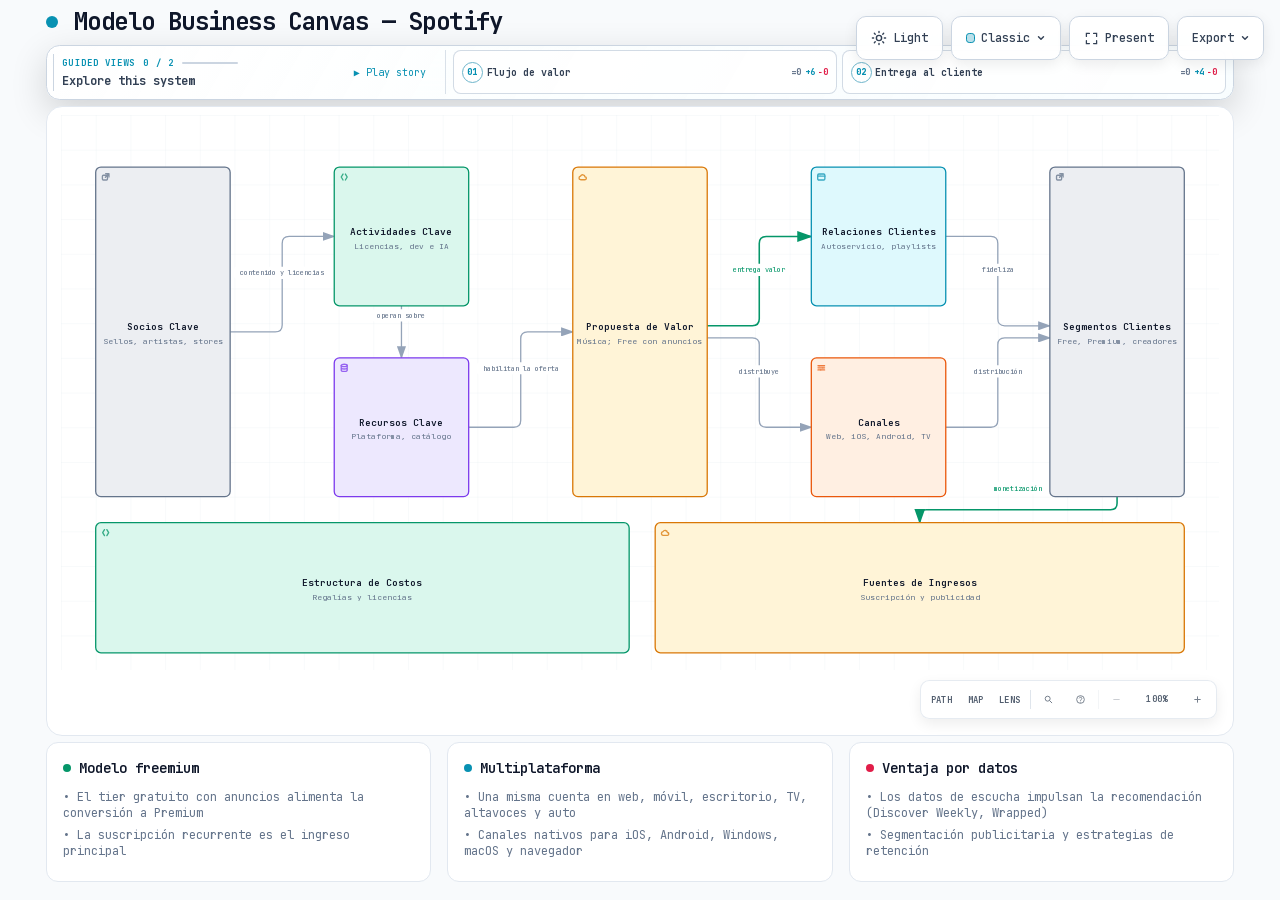
==== Practica03/spotify-canvas.html @ eaa1559a "Practica 03 Modelo del Business Model Canvas de Spotify generado con Archify: candidato v1 y version" ====
<!DOCTYPE html>
<html lang="en" data-theme="dark" data-preset="classic">
<head>
  <meta charset="UTF-8">
  <meta name="viewport" content="width=device-width, initial-scale=1.0">
  <meta name="generator" content="archify 2.17.0-dev.1">
  <title>Modelo Business Canvas — Spotify Diagram</title>
  <script>
    // Resolve the theme before first paint so light-preference users don't
    // see a dark flash. The toolbar script below re-applies with UI state.
    (function () {
      try {
        var theme = null;
        try {
          var param = new URLSearchParams(window.location.search).get('theme');
          if (param === 'light' || param === 'dark') theme = param;
          if (new URLSearchParams(window.location.search).get('embed') === '1') {
            document.documentElement.setAttribute('data-embed', 'true');
          }
          if (new URLSearchParams(window.location.search).get('present') === '1') {
            document.documentElement.setAttribute('data-present', 'true');
          }
        } catch (_) {}
        if (!theme) {
          try { theme = localStorage.getItem('archify-theme'); } catch (_) {}
        }
        if (theme !== 'light' && theme !== 'dark') {
          theme = window.matchMedia('(prefers-color-scheme: light)').matches ? 'light' : 'dark';
        }
        document.documentElement.setAttribute('data-theme', theme);
      } catch (_) {}
    })();
  </script>
  <style id="archify-fonts">
/*
JetBrains Mono variable WOFF2 subsets from Google Fonts service revision v24.
These fixed bytes are shared by the viewer and its SVG/raster exports.
No local() source: an installed copy must not override the bundled font.
Uncovered characters (including CJK) still use the system fallback stack.
Upstream: https://github.com/JetBrains/JetBrainsMono

cyrillic-ext    1664 bytes  sha256 9343de2ca5d9549f792e7962375af8efb0f320c7643bfd36c884b5a30e5c396f
cyrillic        8892 bytes  sha256 4995a9a43ac659ec32fcd8b463755cd6a07b31a6e6b3894a6a153b661cf490e2
greek           6800 bytes  sha256 49c3da6c9a2b279b0f1f860f5cfb1f5dc38d88a5c7be9c9b1837bbc4e3db6111
vietnamese      5872 bytes  sha256 d44eb1936043a56038eb02dd70b243f379bef65783f94ec12f277550720411f1
latin-ext      11596 bytes  sha256 9c38cb2d0d2d93c1ee6e21fa78db76f13ea7e15e15cc64214c7ca89b6aaa35c4
latin          31340 bytes  sha256 2c32b9b3ee358c119e210f6f5195f9bd34894d78a785ff2e95d60e718e400af4

Copyright 2020 The JetBrains Mono Project Authors (https://github.com/JetBrains/JetBrainsMono)

This Font Software is licensed under the SIL Open Font License, Version 1.1.
This license is copied below, and is also available with a FAQ at:
https://openfontlicense.org


-----------------------------------------------------------
SIL OPEN FONT LICENSE Version 1.1 - 26 February 2007
-----------------------------------------------------------

PREAMBLE
The goals of the Open Font License (OFL) are to stimulate worldwide
development of collaborative font projects, to support the font creation
efforts of academic and linguistic communities, and to provide a free and
open framework in which fonts may be shared and improved in partnership
with others.

The OFL allows the licensed fonts to be used, studied, modified and
redistributed freely as long as they are not sold by themselves. The
fonts, including any derivative works, can be bundled, embedded,
redistributed and/or sold with any software provided that any reserved
names are not used by derivative works. The fonts and derivatives,
however, cannot be released under any other type of license. The
requirement for fonts to remain under this license does not apply
to any document created using the fonts or their derivatives.

DEFINITIONS
"Font Software" refers to the set of files released by the Copyright
Holder(s) under this license and clearly marked as such. This may
include source files, build scripts and documentation.

"Reserved Font Name" refers to any names specified as such after the
copyright statement(s).

"Original Version" refers to the collection of Font Software components as
distributed by the Copyright Holder(s).

"Modified Version" refers to any derivative made by adding to, deleting,
or substituting -- in part or in whole -- any of the components of the
Original Version, by changing formats or by porting the Font Software to a
new environment.

"Author" refers to any designer, engineer, programmer, technical
writer or other person who contributed to the Font Software.

PERMISSION & CONDITIONS
Permission is hereby granted, free of charge, to any person obtaining
a copy of the Font Software, to use, study, copy, merge, embed, modify,
redistribute, and sell modified and unmodified copies of the Font
Software, subject to the following conditions:

1) Neither the Font Software nor any of its individual components,
in Original or Modified Versions, may be sold by itself.

2) Original or Modified Versions of the Font Software may be bundled,
redistributed and/or sold with any software, provided that each copy
contains the above copyright notice and this license. These can be
included either as stand-alone text files, human-readable headers or
in the appropriate machine-readable metadata fields within text or
binary files as long as those fields can be easily viewed by the user.

3) No Modified Version of the Font Software may use the Reserved Font
Name(s) unless explicit written permission is granted by the corresponding
Copyright Holder. This restriction only applies to the primary font name as
presented to the users.

4) The name(s) of the Copyright Holder(s) or the Author(s) of the Font
Software shall not be used to promote, endorse or advertise any
Modified Version, except to acknowledge the contribution(s) of the
Copyright Holder(s) and the Author(s) or with their explicit written
permission.

5) The Font Software, modified or unmodified, in part or in whole,
must be distributed entirely under this license, and must not be
distributed under any other license. The requirement for fonts to
remain under this license does not apply to any document created
using the Font Software.

TERMINATION
This license becomes null and void if any of the above conditions are
not met.

DISCLAIMER
THE FONT SOFTWARE IS PROVIDED "AS IS", WITHOUT WARRANTY OF ANY KIND,
EXPRESS OR IMPLIED, INCLUDING BUT NOT LIMITED TO ANY WARRANTIES OF
MERCHANTABILITY, FITNESS FOR A PARTICULAR PURPOSE AND NONINFRINGEMENT
OF COPYRIGHT, PATENT, TRADEMARK, OR OTHER RIGHT. IN NO EVENT SHALL THE
COPYRIGHT HOLDER BE LIABLE FOR ANY CLAIM, DAMAGES OR OTHER LIABILITY,
INCLUDING ANY GENERAL, SPECIAL, INDIRECT, INCIDENTAL, OR CONSEQUENTIAL
DAMAGES, WHETHER IN AN ACTION OF CONTRACT, TORT OR OTHERWISE, ARISING
FROM, OUT OF THE USE OR INABILITY TO USE THE FONT SOFTWARE OR FROM
OTHER DEALINGS IN THE FONT SOFTWARE.
*/
    /* cyrillic-ext */
    @font-face { font-family: 'JetBrains Mono'; font-style: normal; font-weight: 400 800; font-display: swap;
      src: url([data-uri]) format('woff2');
      unicode-range: U+0460-052F, U+1C80-1C8A, U+20B4, U+2DE0-2DFF, U+A640-A69F, U+FE2E-FE2F; }
    /* cyrillic */
    @font-face { font-family: 'JetBrains Mono'; font-style: normal; font-weight: 400 800; font-display: swap;
      src: url([data-uri]) format('woff2');
      unicode-range: U+0301, U+0400-045F, U+0490-0491, U+04B0-04B1, U+2116; }
    /* greek */
    @font-face { font-family: 'JetBrains Mono'; font-style: normal; font-weight: 400 800; font-display: swap;
      src: url([data-uri]) format('woff2');
      unicode-range: U+0370-0377, U+037A-037F, U+0384-038A, U+038C, U+038E-03A1, U+03A3-03FF; }
    /* vietnamese */
    @font-face { font-family: 'JetBrains Mono'; font-style: normal; font-weight: 400 800; font-display: swap;
      src: url([data-uri]) format('woff2');
      unicode-range: U+0102-0103, U+0110-0111, U+0128-0129, U+0168-0169, U+01A0-01A1, U+01AF-01B0, U+0300-0301, U+0303-0304, U+0308-0309, U+0323, U+0329, U+1EA0-1EF9, U+20AB; }
    /* latin-ext */
    @font-face { font-family: 'JetBrains Mono'; font-style: normal; font-weight: 400 800; font-display: swap;
      src: url([data-uri]) format('woff2');
      unicode-range: U+0100-02BA, U+02BD-02C5, U+02C7-02CC, U+02CE-02D7, U+02DD-02FF, U+0304, U+0308, U+0329, U+1D00-1DBF, U+1E00-1E9F, U+1EF2-1EFF, U+2020, U+20A0-20AB, U+20AD-20C0, U+2113, U+2C60-2C7F, U+A720-A7FF; }
    /* latin */
    @font-face { font-family: 'JetBrains Mono'; font-style: normal; font-weight: 400 800; font-display: swap;
      src: url([data-uri]) format('woff2');
      unicode-range: U+0000-00FF, U+0131, U+0152-0153, U+02BB-02BC, U+02C6, U+02DA, U+02DC, U+0304, U+0308, U+0329, U+2000-206F, U+20AC, U+2122, U+2191, U+2193, U+2212, U+2215, U+FEFF, U+FFFD; }
  </style>
  <style>
    /* ==========================================================
       THEME VARIABLES — switch by toggling [data-theme] on <html>
       ========================================================== */
    :root,
    [data-theme="dark"] {
      --bg: #020617;
      --grid: #1e293b;
      --text: #ffffff;
      --text-muted: #94a3b8;
      --text-dim: #475569;
      /* UI chrome and menu hints need more contrast than SVG .t-dim accents */
      --text-faint: #7d8da1;

      --panel: rgba(15, 23, 42, 0.5);
      --panel-border: #1e293b;
      --lane-fill: rgba(15, 23, 42, 0.22);
      --lane-stroke: #334155;

      --arrow: #64748b;
      --arrow-emphasis: #34d399;

      /* Opaque mask color used behind semi-transparent component fills
         so the arrows drawn underneath are properly hidden. */
      --mask: #0f172a;

      --frontend-fill:    rgba(8, 51, 68, 0.4);
      --frontend-stroke:  #22d3ee;
      --backend-fill:     rgba(6, 78, 59, 0.4);
      --backend-stroke:   #34d399;
      --database-fill:    rgba(76, 29, 149, 0.4);
      --database-stroke:  #a78bfa;
      --cloud-fill:       rgba(120, 53, 15, 0.3);
      --cloud-stroke:     #fbbf24;
      --security-fill:    rgba(136, 19, 55, 0.4);
      --security-stroke:  #fb7185;
      --messagebus-fill:  rgba(251, 146, 60, 0.3);
      --messagebus-stroke:#fb923c;
      --external-fill:    rgba(30, 41, 59, 0.5);
      --external-stroke:  #94a3b8;

      --toolbar-bg:       rgba(15, 23, 42, 0.8);
      --toolbar-border:   #334155;
      --toolbar-text:     #e2e8f0;
      --toolbar-hover:    rgba(15, 23, 42, 0.95);
      --toolbar-menu-bg:  #0f172a;
    }

    [data-theme="light"] {
      --bg: #f8fafc;
      --grid: #e2e8f0;
      --text: #0f172a;
      --text-muted: #64748b;
      --text-dim: #94a3b8;
      --text-faint: #64748b;

      --panel: #ffffff;
      --panel-border: #e2e8f0;
      --lane-fill: rgba(248, 250, 252, 0.65);
      --lane-stroke: #cbd5e1;

      --arrow: #94a3b8;
      --arrow-emphasis: #059669;

      --mask: #ffffff;

      --frontend-fill:    rgba(34, 211, 238, 0.15);
      --frontend-stroke:  #0891b2;
      --backend-fill:     rgba(52, 211, 153, 0.18);
      --backend-stroke:   #059669;
      --database-fill:    rgba(167, 139, 250, 0.2);
      --database-stroke:  #7c3aed;
      --cloud-fill:       rgba(251, 191, 36, 0.18);
      --cloud-stroke:     #d97706;
      --security-fill:    rgba(251, 113, 133, 0.15);
      --security-stroke:  #e11d48;
      --messagebus-fill:  rgba(251, 146, 60, 0.15);
      --messagebus-stroke:#ea580c;
      --external-fill:    rgba(148, 163, 184, 0.18);
      --external-stroke:  #64748b;

      --toolbar-bg:       rgba(255, 255, 255, 0.92);
      --toolbar-border:   #cbd5e1;
      --toolbar-text:     #334155;
      --toolbar-hover:    #ffffff;
      --toolbar-menu-bg:  #ffffff;
    }

    /* ==========================================================
       SIGNAL FLOW — an opt-in, motion-forward visual preset.
       The variables also target a standalone exported SVG, whose
       root carries data-preset and data-theme directly.
       ========================================================== */
    [data-preset="signal-flow"][data-theme="dark"] {
      --bg: #030711;
      --grid: #15233a;
      --panel: rgba(6, 14, 28, 0.78);
      --panel-border: #1d3350;
      --lane-fill: rgba(9, 22, 40, 0.5);
      --lane-stroke: #2c4564;
      --text: #f5fbff;
      --text-muted: #9eb0c7;
      --text-dim: #52667f;
      --text-faint: #7890ad;
      --mask: #07101e;
      --frontend-fill: rgba(6, 182, 212, 0.14);
      --frontend-stroke: #67e8f9;
      --backend-fill: rgba(16, 185, 129, 0.14);
      --backend-stroke: #5eead4;
      --database-fill: rgba(139, 92, 246, 0.16);
      --database-stroke: #c4b5fd;
      --cloud-fill: rgba(245, 158, 11, 0.13);
      --cloud-stroke: #fcd34d;
      --security-fill: rgba(244, 63, 94, 0.13);
      --security-stroke: #fda4af;
      --messagebus-fill: rgba(249, 115, 22, 0.13);
      --messagebus-stroke: #fdba74;
      --external-fill: rgba(71, 85, 105, 0.24);
      --external-stroke: #a5b4c7;
      --arrow: #7890ad;
      --arrow-emphasis: #2dd4bf;
      --toolbar-bg: rgba(7, 16, 30, 0.86);
      --toolbar-border: #29415f;
      --toolbar-menu-bg: #07101e;
    }

    [data-preset="signal-flow"][data-theme="light"] {
      --bg: #f4f9fc;
      --grid: #d4e5ee;
      --panel: rgba(255, 255, 255, 0.82);
      --panel-border: #bfd5e2;
      --lane-fill: rgba(232, 243, 248, 0.62);
      --lane-stroke: #a9c5d5;
      --text: #102638;
      --text-muted: #587287;
      --text-dim: #8aa2b4;
      --text-faint: #668397;
      --mask: #ffffff;
      --frontend-fill: rgba(6, 182, 212, 0.09);
      --frontend-stroke: #0789a1;
      --backend-fill: rgba(5, 150, 105, 0.09);
      --backend-stroke: #087f69;
      --database-fill: rgba(124, 58, 237, 0.09);
      --database-stroke: #7254c7;
      --cloud-fill: rgba(217, 119, 6, 0.08);
      --cloud-stroke: #b9670b;
      --security-fill: rgba(225, 29, 72, 0.08);
      --security-stroke: #c53a59;
      --messagebus-fill: rgba(234, 88, 12, 0.08);
      --messagebus-stroke: #c65f27;
      --external-fill: rgba(100, 116, 139, 0.1);
      --external-stroke: #607a8c;
      --arrow: #7b97aa;
      --arrow-emphasis: #0d9488;
    }

    /* ==========================================================
       BLUEPRINT — a review-first drafting preset for deployment,
       infrastructure, and technical design documentation. It keeps
       the same semantic palette and geometry while trading glow for
       precise grid contrast, squared materials, and drafting marks.
       ========================================================== */
    [data-preset="blueprint"][data-theme="dark"] {
      --bg: #06131f;
      --grid: #17425a;
      --panel: rgba(7, 27, 43, 0.9);
      --panel-border: #27627f;
      --lane-fill: rgba(10, 43, 66, 0.36);
      --lane-stroke: #34799a;
      --text: #e3f6ff;
      --text-muted: #91b8ca;
      --text-dim: #557e92;
      --text-faint: #739caf;
      --mask: #0a2031;
      --frontend-fill: rgba(26, 157, 193, 0.14);
      --frontend-stroke: #66d9ef;
      --backend-fill: rgba(31, 155, 124, 0.13);
      --backend-stroke: #69dfbd;
      --database-fill: rgba(120, 105, 196, 0.14);
      --database-stroke: #b4a8ff;
      --cloud-fill: rgba(197, 145, 43, 0.13);
      --cloud-stroke: #ffd166;
      --security-fill: rgba(199, 76, 104, 0.13);
      --security-stroke: #ff8da1;
      --messagebus-fill: rgba(207, 112, 49, 0.13);
      --messagebus-stroke: #ffad66;
      --external-fill: rgba(84, 119, 139, 0.18);
      --external-stroke: #a7cad9;
      --arrow: #78a3b7;
      --arrow-emphasis: #64dfc1;
      --toolbar-bg: rgba(7, 28, 45, 0.92);
      --toolbar-border: #34799a;
      --toolbar-text: #d8f3ff;
      --toolbar-hover: rgba(18, 58, 83, 0.95);
      --toolbar-menu-bg: #0a2031;
    }

    [data-preset="blueprint"][data-theme="light"] {
      --bg: #edf7fa;
      --grid: #b5d5e1;
      --panel: rgba(249, 253, 255, 0.94);
      --panel-border: #78aabd;
      --lane-fill: rgba(210, 232, 240, 0.42);
      --lane-stroke: #83b2c4;
      --text: #123344;
      --text-muted: #4e7486;
      --text-dim: #86a6b4;
      --text-faint: #668c9d;
      --mask: #f9fdff;
      --frontend-fill: rgba(8, 145, 178, 0.08);
      --frontend-stroke: #087f9c;
      --backend-fill: rgba(5, 128, 101, 0.08);
      --backend-stroke: #08755f;
      --database-fill: rgba(100, 75, 180, 0.08);
      --database-stroke: #6757a8;
      --cloud-fill: rgba(181, 120, 15, 0.08);
      --cloud-stroke: #a86609;
      --security-fill: rgba(190, 48, 80, 0.07);
      --security-stroke: #b32f50;
      --messagebus-fill: rgba(196, 81, 22, 0.07);
      --messagebus-stroke: #b65120;
      --external-fill: rgba(79, 112, 128, 0.08);
      --external-stroke: #506f7e;
      --arrow: #6d93a5;
      --arrow-emphasis: #087f69;
      --toolbar-bg: rgba(247, 252, 254, 0.94);
      --toolbar-border: #8ab5c5;
      --toolbar-text: #294f61;
      --toolbar-hover: #ffffff;
      --toolbar-menu-bg: #f9fdff;
    }

    /* ==========================================================
       EDITORIAL — a warm, publication-minded preset for design
       reviews, launch notes, and documentation. The diagram keeps
       the same semantic palette and exact geometry, but trades
       software chrome for paper, ink, ruled structure, and one
       restrained vermilion accent.
       ========================================================== */
    [data-preset="editorial"][data-theme="dark"] {
      --bg: #181611;
      --grid: #39342a;
      --panel: rgba(35, 31, 24, 0.96);
      --panel-border: #625a4a;
      --lane-fill: rgba(52, 46, 35, 0.46);
      --lane-stroke: #726957;
      --text: #f4eddf;
      --text-muted: #b9ae9b;
      --text-dim: #776e60;
      --text-faint: #9d917e;
      --mask: #231f18;
      --frontend-fill: rgba(43, 133, 142, 0.16);
      --frontend-stroke: #7fc6c7;
      --backend-fill: rgba(63, 132, 92, 0.16);
      --backend-stroke: #8fc29e;
      --database-fill: rgba(117, 91, 141, 0.17);
      --database-stroke: #c0a4d0;
      --cloud-fill: rgba(170, 119, 49, 0.16);
      --cloud-stroke: #d8ad68;
      --security-fill: rgba(157, 69, 65, 0.17);
      --security-stroke: #df9085;
      --messagebus-fill: rgba(174, 79, 42, 0.16);
      --messagebus-stroke: #df946f;
      --external-fill: rgba(126, 115, 96, 0.18);
      --external-stroke: #b8ad99;
      --arrow: #948978;
      --arrow-emphasis: #dd6b3d;
      --toolbar-bg: rgba(35, 31, 24, 0.92);
      --toolbar-border: #625a4a;
      --toolbar-text: #eee5d5;
      --toolbar-hover: #302a20;
      --toolbar-menu-bg: #231f18;
    }

    [data-preset="editorial"][data-theme="light"] {
      --bg: #f2eee5;
      --grid: #d8d0c2;
      --panel: rgba(251, 248, 241, 0.97);
      --panel-border: #c4b9a6;
      --lane-fill: rgba(229, 221, 207, 0.42);
      --lane-stroke: #b8aa94;
      --text: #242018;
      --text-muted: #6f6658;
      --text-dim: #a09788;
      --text-faint: #817767;
      --mask: #fbf8f1;
      --frontend-fill: rgba(31, 117, 126, 0.09);
      --frontend-stroke: #287e84;
      --backend-fill: rgba(42, 119, 75, 0.09);
      --backend-stroke: #397b53;
      --database-fill: rgba(105, 75, 130, 0.09);
      --database-stroke: #765d86;
      --cloud-fill: rgba(157, 103, 31, 0.1);
      --cloud-stroke: #9a671f;
      --security-fill: rgba(153, 58, 52, 0.09);
      --security-stroke: #9e463f;
      --messagebus-fill: rgba(182, 70, 27, 0.09);
      --messagebus-stroke: #ad4b25;
      --external-fill: rgba(101, 91, 75, 0.09);
      --external-stroke: #746b5e;
      --arrow: #8a806f;
      --arrow-emphasis: #bb4c23;
      --toolbar-bg: rgba(251, 248, 241, 0.94);
      --toolbar-border: #c4b9a6;
      --toolbar-text: #40392f;
      --toolbar-hover: #fffdf8;
      --toolbar-menu-bg: #fbf8f1;
    }

    * { margin: 0; padding: 0; box-sizing: border-box; }

    body {
      font-family: 'JetBrains Mono', ui-monospace, SFMono-Regular, Menlo, Consolas, 'DejaVu Sans Mono', 'Liberation Mono', 'Noto Sans Mono CJK SC', 'PingFang SC', 'Hiragino Sans GB', 'Microsoft YaHei', monospace;
      background: var(--bg);
      min-height: 100vh;
      padding: 2rem;
      color: var(--text);
      transition: background 0.2s ease, color 0.2s ease;
    }

    html[data-preset="signal-flow"] body {
      background-image:
        radial-gradient(circle at 18% -8%, rgba(34, 211, 238, 0.14), transparent 34rem),
        radial-gradient(circle at 92% 18%, rgba(139, 92, 246, 0.12), transparent 30rem);
      background-attachment: fixed;
    }
    html[data-preset="signal-flow"][data-theme="light"] body {
      background-image:
        radial-gradient(circle at 18% -8%, rgba(6, 182, 212, 0.12), transparent 34rem),
        radial-gradient(circle at 92% 18%, rgba(139, 92, 246, 0.08), transparent 30rem);
    }
    html[data-preset="blueprint"] body {
      background-image:
        linear-gradient(var(--grid) 1px, transparent 1px),
        linear-gradient(90deg, var(--grid) 1px, transparent 1px);
      background-size: 32px 32px;
      background-position: -1px -1px;
      background-attachment: fixed;
    }
    html[data-preset="editorial"] body {
      background-image:
        linear-gradient(90deg, transparent 0, transparent 5.4rem, color-mix(in srgb, var(--security-stroke) 18%, transparent) 5.4rem, color-mix(in srgb, var(--security-stroke) 18%, transparent) calc(5.4rem + 1px), transparent calc(5.4rem + 1px)),
        repeating-linear-gradient(0deg, transparent 0, transparent 31px, color-mix(in srgb, var(--grid) 36%, transparent) 31px, color-mix(in srgb, var(--grid) 36%, transparent) 32px);
      background-attachment: fixed;
    }

    /* Gallery/embed mode keeps the generated artifact as the source of truth
       while presenting only its diagram surface inside a proof card. */
    html[data-embed="true"] body {
      min-height: 0;
      padding: 0;
      overflow: hidden;
      background: var(--bg);
      background-image: none;
    }
    html[data-embed="true"] .toolbar,
    html[data-embed="true"] .header,
    html[data-embed="true"] .cards,
    html[data-embed="true"] .diagram-nav,
    html[data-embed="true"] .overview-map,
    html[data-embed="true"] .focus-chip,
    html[data-embed="true"] .route-probe,
    html[data-embed="true"] .semantic-lens,
    html[data-embed="true"] .diagram-guide,
    html[data-embed="true"] .node-finder,
    html[data-embed="true"] .guided-views { display: none !important; }
    html[data-embed="true"] .container { max-width: none; }
    html[data-embed="true"] .diagram-container {
      padding: 0.5rem;
      border: 0;
      border-radius: 0;
      box-shadow: none;
    }
    html[data-embed="true"] .diagram-container svg { min-width: 0; }

    /* Share Chapter Cue lives in the HTML viewer layer, not inside the SVG.
       It gives one-shot embeds a title, authored note, truthful stop order,
       and lifecycle state while canonical diagram geometry stays untouched. */
    .share-chapter-cue { display: none; }
    html[data-embed="true"][data-share-playback="true"] .share-chapter-cue:not([hidden]),
    html[data-embed="true"][data-share-moment="true"] .share-chapter-cue:not([hidden]) {
      position: absolute;
      z-index: 18;
      top: 0.85rem;
      left: 50%;
      display: grid;
      grid-template-columns: auto minmax(9rem, 13.5rem) minmax(0, 1fr);
      align-items: center;
      gap: 0.45rem 0.85rem;
      width: min(52rem, calc(100% - 1.5rem));
      min-height: 3.35rem;
      padding: 0.55rem 0.75rem 0.65rem;
      overflow: hidden;
      border: 1px solid color-mix(in srgb, var(--frontend-stroke) 42%, var(--toolbar-border));
      border-radius: 0.75rem;
      background:
        linear-gradient(115deg, color-mix(in srgb, var(--frontend-fill) 52%, transparent), transparent 45%),
        color-mix(in srgb, var(--toolbar-menu-bg) 92%, transparent);
      color: var(--toolbar-text);
      box-shadow: 0 14px 42px rgba(0, 0, 0, 0.3), inset 0 1px 0 rgba(255, 255, 255, 0.045);
      backdrop-filter: blur(16px);
      pointer-events: none;
      animation: archify-share-cue-enter 280ms cubic-bezier(0.22, 1, 0.36, 1) both;
    }
    html[data-preset="blueprint"] .share-chapter-cue {
      border-radius: 0.2rem;
      background:
        linear-gradient(90deg, color-mix(in srgb, var(--frontend-fill) 46%, transparent), transparent 36%),
        var(--toolbar-menu-bg);
      box-shadow: 0 10px 28px rgba(0, 0, 0, 0.2);
      backdrop-filter: none;
    }
    html[data-preset="editorial"] .share-chapter-cue {
      border-color: var(--panel-border);
      background:
        linear-gradient(90deg, color-mix(in srgb, var(--security-fill) 58%, transparent), transparent 42%),
        var(--toolbar-menu-bg);
      box-shadow: 0 10px 30px color-mix(in srgb, #000 18%, transparent);
      backdrop-filter: none;
    }
    html[data-preset="editorial"] .share-chapter-state { color: var(--arrow-emphasis); }
    html[data-preset="editorial"] .share-chapter-state::before {
      border-radius: 0;
      box-shadow: none;
      transform: rotate(45deg) scale(0.8);
    }
    .share-chapter-index {
      display: grid;
      gap: 0.12rem;
      min-width: 5rem;
      padding-right: 0.75rem;
      border-right: 1px solid var(--toolbar-border);
    }
    .share-chapter-state {
      display: inline-flex;
      align-items: center;
      gap: 0.36rem;
      color: var(--frontend-stroke);
      font-size: 0.5rem;
      font-weight: 800;
      letter-spacing: 0.14em;
      text-transform: uppercase;
    }
    .share-chapter-state::before {
      width: 0.38rem;
      height: 0.38rem;
      border-radius: 50%;
      background: currentColor;
      box-shadow: 0 0 10px currentColor;
      content: '';
    }
    .share-chapter-cue[data-state="playing"] .share-chapter-state::before {
      animation: archify-share-cue-pulse 1.15s ease-in-out infinite;
    }
    .share-chapter-count {
      color: var(--text-faint);
      font-size: 0.5rem;
      font-weight: 700;
      letter-spacing: 0.08em;
      text-transform: uppercase;
    }
    .share-chapter-copy { min-width: 0; }
    .share-chapter-copy strong,
    .share-chapter-copy small,
    .share-chapter-route {
      display: block;
      overflow: hidden;
      text-overflow: ellipsis;
      white-space: nowrap;
    }
    .share-chapter-copy strong {
      color: var(--toolbar-text);
      font-size: 0.6875rem;
      line-height: 1.35;
    }
    .share-chapter-copy small {
      margin-top: 0.08rem;
      color: var(--text-muted);
      font-size: 0.5rem;
      line-height: 1.35;
    }
    .share-chapter-route {
      color: color-mix(in srgb, var(--frontend-stroke) 76%, var(--text-muted));
      font-size: 0.5625rem;
      font-weight: 650;
      letter-spacing: 0.015em;
      text-align: right;
    }
    .share-chapter-progress {
      position: absolute;
      right: 0;
      bottom: 0;
      left: 0;
      height: 2px;
      overflow: hidden;
      background: color-mix(in srgb, var(--toolbar-border) 72%, transparent);
    }
    .share-chapter-progress span {
      display: block;
      width: 100%;
      height: 100%;
      background: linear-gradient(90deg, var(--frontend-stroke), var(--database-stroke));
      box-shadow: 0 0 12px var(--frontend-stroke);
      transform: scaleX(0);
      transform-origin: left center;
    }

    /* Presentation Stage is a viewer-only layer: it gives the live diagram
       the viewport while keeping guided views, theme, focus, and exports real.
       Embed mode wins when both query parameters are present. */
    html[data-present="true"]:not([data-embed="true"]) body {
      height: 100dvh;
      min-height: 0;
      padding: 1rem;
      overflow: hidden;
    }
    html[data-present="true"]:not([data-embed="true"]) .container {
      display: flex;
      flex-direction: column;
      gap: 0.75rem;
      width: 100%;
      max-width: none;
      height: calc(100dvh - 2rem);
    }
    html[data-present="true"]:not([data-embed="true"]) .header {
      flex: none;
      min-width: 0;
      margin: 0;
      padding-right: 23rem;
    }
    html[data-present="true"]:not([data-embed="true"]) .header-row { margin-bottom: 0.25rem; }
    html[data-present="true"]:not([data-embed="true"]) .subtitle {
      overflow: hidden;
      text-overflow: ellipsis;
      white-space: nowrap;
    }
    html[data-present="true"]:not([data-embed="true"]) .guided-views {
      flex: none;
      margin-bottom: 0;
    }
    html[data-present="true"]:not([data-embed="true"]) .diagram-container {
      display: flex;
      flex: 1 1 auto;
      align-items: center;
      justify-content: center;
      min-height: 0;
      padding: 0.75rem;
      padding-bottom: calc(0.75rem + var(--archify-nav-reserve));
    }
    html[data-present="true"]:not([data-embed="true"]) .diagram-container > svg {
      flex: 1 1 auto;
      height: 100%;
      min-height: 0;
      width: 100%;
      min-width: 0;
    }
    html[data-present="true"]:not([data-embed="true"]) .cards { display: none; }
    html[data-present="true"]:not([data-embed="true"]) #btn-present {
      border-color: var(--frontend-stroke);
      color: var(--frontend-stroke);
    }

    /* The reader owns only the outer scale. Wide diagrams keep one authored
       SVG/viewBox while the runtime chooses a desktop width from the actual
       vertical budget. This avoids device-specific files and breakpoint
       jumps between a laptop and a tall monitor. */
    .container {
      width: 100%;
      max-width: var(--archify-reader-width, 1440px);
      margin: 0 auto;
    }
    @media (min-width: 768px) and (max-height: 920px) {
      .header { margin-bottom: 1rem; }
      .diagram-container { padding: 1rem; }
      .cards { margin-top: 1rem; }
      .card { padding: 1rem; }
    }

    .header { margin-bottom: 1.5rem; padding-right: 29.5rem; }

    html[data-preset="signal-flow"] .header,
    html[data-preset="blueprint"] .header,
    html[data-preset="editorial"] .header { padding-right: 29.5rem; }

    .header-row {
      display: flex;
      align-items: center;
      gap: 1rem;
      margin-bottom: 0.5rem;
    }

    .pulse-dot {
      width: 12px;
      height: 12px;
      background: var(--frontend-stroke);
      border-radius: 50%;
      animation: none;
    }

    html[data-motion-capable="true"] .pulse-dot { animation: pulse 2s infinite; }

    @keyframes pulse {
      0%, 100% { opacity: 1; }
      50% { opacity: 0.5; }
    }

    h1 {
      font-size: 1.5rem;
      font-weight: 700;
      letter-spacing: -0.025em;
    }

    .subtitle {
      color: var(--text-muted);
      font-size: 0.875rem;
      margin-left: 1.75rem;
    }

    html[data-preset="signal-flow"] .header-row::after {
      content: attr(data-preset-badge-signal-flow);
      margin-left: auto;
      color: var(--frontend-stroke);
      border: 1px solid var(--frontend-stroke);
      border-radius: 999px;
      padding: 0.28rem 0.6rem;
      font-size: 0.625rem;
      letter-spacing: 0.12em;
      opacity: 0.82;
      box-shadow: 0 0 20px rgba(34, 211, 238, 0.12);
      white-space: nowrap;
    }

    html[data-preset="blueprint"] .pulse-dot {
      width: 10px;
      height: 10px;
      border: 1px solid var(--frontend-stroke);
      border-radius: 1px;
      background: transparent;
      box-shadow: inset 0 0 0 2px var(--bg);
      transform: rotate(45deg);
      animation: none;
    }
    html[data-preset="blueprint"] .header-row::after {
      content: attr(data-preset-badge-blueprint);
      margin-left: auto;
      padding: 0.28rem 0.55rem;
      border-top: 1px solid var(--frontend-stroke);
      border-bottom: 1px solid var(--frontend-stroke);
      color: var(--frontend-stroke);
      font-size: 0.5625rem;
      font-weight: 700;
      letter-spacing: 0.14em;
      white-space: nowrap;
    }

    html[data-preset="editorial"] h1,
    html[data-preset="editorial"] .card h3 {
      font-family: Georgia, 'Times New Roman', 'Songti SC', STSong, serif;
      letter-spacing: -0.02em;
    }
    html[data-preset="editorial"] h1 { font-size: 1.72rem; font-weight: 600; }
    html[data-preset="editorial"] .pulse-dot {
      width: 9px;
      height: 9px;
      border: 1px solid var(--arrow-emphasis);
      border-radius: 0;
      background: var(--arrow-emphasis);
      box-shadow: 0 0 0 3px color-mix(in srgb, var(--arrow-emphasis) 14%, transparent);
      transform: rotate(45deg);
      animation: none;
    }
    html[data-preset="editorial"] .header-row::after {
      content: attr(data-preset-badge-editorial);
      margin-left: auto;
      padding: 0.32rem 0 0.24rem;
      border-bottom: 2px solid var(--arrow-emphasis);
      color: var(--arrow-emphasis);
      font-family: Georgia, 'Times New Roman', serif;
      font-size: 0.625rem;
      font-style: italic;
      font-weight: 600;
      letter-spacing: 0.08em;
      white-space: nowrap;
    }

    .diagram-container {
      --archify-nav-reserve: 0px;
      background: var(--panel);
      border-radius: 1rem;
      border: 1px solid var(--panel-border);
      padding: 1.5rem;
      padding-bottom: calc(1.5rem + var(--archify-nav-reserve));
      overflow: hidden;
      position: relative;
    }

    html[data-preset="signal-flow"] .diagram-container {
      position: relative;
      overflow: hidden;
      background: linear-gradient(180deg, rgba(8, 20, 38, 0.82), rgba(3, 8, 18, 0.94));
      box-shadow: inset 0 1px 0 rgba(255, 255, 255, 0.04), 0 28px 80px rgba(0, 0, 0, 0.34);
    }
    html[data-preset="signal-flow"][data-theme="light"] .diagram-container {
      background: linear-gradient(180deg, rgba(255, 255, 255, 0.9), rgba(237, 246, 250, 0.94));
      box-shadow: inset 0 1px 0 rgba(255, 255, 255, 0.72), 0 24px 60px rgba(45, 78, 99, 0.12);
    }
    html[data-preset="blueprint"] .diagram-container {
      border-color: var(--panel-border);
      border-radius: 0.35rem;
      background: var(--panel);
      box-shadow:
        inset 0 0 0 1px color-mix(in srgb, var(--panel-border) 34%, transparent),
        0 18px 48px rgba(0, 0, 0, 0.16);
    }
    html[data-preset="blueprint"] .diagram-container::after {
      content: "";
      position: absolute;
      z-index: 10;
      inset: 0.7rem;
      pointer-events: none;
      background:
        linear-gradient(var(--frontend-stroke), var(--frontend-stroke)) left top / 1.35rem 1px no-repeat,
        linear-gradient(var(--frontend-stroke), var(--frontend-stroke)) left top / 1px 1.35rem no-repeat,
        linear-gradient(var(--frontend-stroke), var(--frontend-stroke)) right top / 1.35rem 1px no-repeat,
        linear-gradient(var(--frontend-stroke), var(--frontend-stroke)) right top / 1px 1.35rem no-repeat,
        linear-gradient(var(--frontend-stroke), var(--frontend-stroke)) left bottom / 1.35rem 1px no-repeat,
        linear-gradient(var(--frontend-stroke), var(--frontend-stroke)) left bottom / 1px 1.35rem no-repeat,
        linear-gradient(var(--frontend-stroke), var(--frontend-stroke)) right bottom / 1.35rem 1px no-repeat,
        linear-gradient(var(--frontend-stroke), var(--frontend-stroke)) right bottom / 1px 1.35rem no-repeat;
      opacity: 0.58;
    }
    html[data-preset="editorial"] .diagram-container {
      overflow: hidden;
      border-color: var(--panel-border);
      border-radius: 0.38rem;
      background:
        linear-gradient(90deg, color-mix(in srgb, var(--security-fill) 58%, transparent), transparent 12%),
        var(--panel);
      box-shadow:
        0 1px 0 color-mix(in srgb, var(--text) 6%, transparent),
        0 18px 48px color-mix(in srgb, #000 19%, transparent);
    }
    html[data-preset="editorial"] .diagram-container::after {
      position: absolute;
      z-index: 10;
      top: 0.72rem;
      right: 1.25rem;
      padding: 0.2rem 0.52rem;
      border: 1px solid var(--panel-border);
      background: var(--panel);
      color: var(--arrow-emphasis);
      content: attr(data-preset-badge-editorial-plate);
      font-family: Georgia, 'Times New Roman', serif;
      font-size: 0.52rem;
      font-style: italic;
      font-weight: 600;
      letter-spacing: 0.09em;
      pointer-events: none;
    }
    html[data-embed="true"][data-preset="editorial"] .diagram-container::after { display: none; }
    html[data-motion-capable="true"][data-preset="signal-flow"][data-ambient-motion="running"] .diagram-container::before {
      content: "";
      position: absolute;
      inset: 0;
      pointer-events: none;
      background: linear-gradient(115deg, transparent 28%, rgba(103, 232, 249, 0.035) 48%, transparent 68%);
      transform: translateX(-70%);
      animation: archify-signal-scan 4.8s ease-in-out 1 both;
    }

    /* Motion Governor gives the reader a real static state and gives the
       strongest semantic action the only motion budget. Atmosphere resets to
       its authored base instead of freezing mid-cycle. Static artifacts never
       start a decorative pulse or scan. */
    html:not([data-motion-capable="true"]) svg[data-animation="trace"] [data-animate] {
      animation: none !important;
    }
    html[data-motion="still"] .pulse-dot,
    html[data-motion="still"] .diagram-container::before,
    html[data-motion="still"] svg[data-animation="trace"] [data-animate],
    html[data-motion-owner] .pulse-dot,
    html[data-motion-owner] .diagram-container::before,
    html[data-motion-owner] svg[data-animation="trace"] [data-animate],
    html[data-embed="true"] .pulse-dot,
    html[data-embed="true"] .diagram-container::before,
    html[data-share-playback="true"] .pulse-dot,
    html[data-share-playback="true"] .diagram-container::before,
    html[data-document-hidden="true"] .pulse-dot,
    html[data-document-hidden="true"] .diagram-container::before,
    html[data-document-hidden="true"] svg[data-animation="trace"] [data-animate] {
      animation: none !important;
    }
    html[data-motion="still"] .diagram-container::before,
    html[data-motion-owner] .diagram-container::before,
    html[data-embed="true"] .diagram-container::before,
    html[data-share-playback="true"] .diagram-container::before {
      opacity: 0;
    }
    html[data-motion="still"] .guided-view-progress span,
    html[data-motion="still"] .guided-story-caption,
    html[data-motion="still"] .story-trail-flow,
    html[data-motion="still"] .intent-trace-flow,
    html[data-motion="still"] .route-probe-flow,
    html[data-motion="still"] .route-journey-flow,
    html[data-motion="still"] .semantic-lens-flow,
    html[data-motion="still"] .diagram-guide,
    html[data-motion="still"] [data-story-step],
    html[data-motion="still"] .overview-map-live,
    html[data-motion="still"] .guided-view-stop,
    html[data-motion="still"] .share-chapter-cue,
    html[data-motion="still"] .share-chapter-state::before,
    html[data-motion="still"] .share-chapter-progress span,
    html[data-document-hidden="true"] .guided-view-progress span,
    html[data-document-hidden="true"] .story-trail-flow,
    html[data-document-hidden="true"] .intent-trace-flow,
    html[data-document-hidden="true"] .route-probe-flow,
    html[data-document-hidden="true"] .route-journey-flow,
    html[data-document-hidden="true"] .semantic-lens-flow,
    html[data-document-hidden="true"] .diagram-guide,
    html[data-document-hidden="true"] [data-story-step],
    html[data-document-hidden="true"] .overview-map-live,
    html[data-document-hidden="true"] .guided-view-stop,
    html[data-document-hidden="true"] .share-chapter-cue,
    html[data-document-hidden="true"] .share-chapter-state::before,
    html[data-document-hidden="true"] .share-chapter-progress span {
      animation: none !important;
    }
    html[data-motion="still"] .guided-view-progress span {
      transform: scaleX(1) !important;
    }
    html[data-motion="still"] svg[data-story-playing="true"] .story-trail-flow {
      stroke-dasharray: none;
      stroke-dashoffset: 0;
      opacity: 0.55;
    }
    html[data-motion="still"] .intent-trace-flow,
    html[data-motion="still"] .route-probe-flow {
      stroke-dasharray: none;
      stroke-dashoffset: 0;
      opacity: 0.72;
    }
    html[data-motion="still"] .route-journey-overlay,
    html[data-document-hidden="true"] .route-journey-overlay { display: none !important; }
    html[data-motion="still"] .relationship-pulse-overlay,
    html[data-motion="still"] .story-carrier-overlay,
    html[data-document-hidden="true"] .story-carrier-overlay { display: none !important; }
    html[data-motion="still"] .chapter-handoff-overlay { display: none !important; }
    html[data-motion="still"] .chapter-handoff-anchor { animation: none !important; }
    html[data-motion="still"] .guided-view-chapter,
    html[data-motion="still"] svg [data-node-id],
    html[data-motion="still"] svg [data-edge-from],
    html[data-motion="still"] svg [data-detail],
    html[data-motion="still"] svg [data-detail-anchor],
    html[data-motion="still"] svg [data-legend-hit],
    html[data-motion="still"] svg {
      transition: none !important;
    }

    svg {
      width: 100%;
      min-width: min(900px, 100%);
      display: block;
      transform-origin: 0 0;
      transition: transform 0.18s ease;
    }

    .diagram-container.is-camera-moving svg {
      transition: transform 0.42s cubic-bezier(0.22, 1, 0.36, 1);
    }
    .diagram-container.is-camera-transaction svg { transition: none; }
    .diagram-container.is-pannable { cursor: grab; }
    .diagram-container.is-panning { cursor: grabbing; user-select: none; }
    .diagram-container.is-panning svg { transition: none; }

    .diagram-nav {
      position: absolute;
      right: 1rem;
      bottom: 1rem;
      z-index: 12;
      display: inline-flex;
      align-items: center;
      max-width: calc(100% - 2rem);
      padding: 0.15rem;
      gap: 0;
      overflow-x: auto;
      border: 1px solid color-mix(in srgb, var(--toolbar-border) 48%, transparent);
      border-radius: 0.58rem;
      background: color-mix(in srgb, var(--toolbar-bg) 82%, transparent);
      box-shadow: 0 5px 14px rgba(0, 0, 0, 0.07);
      backdrop-filter: blur(10px);
      scrollbar-width: none;
    }
    .diagram-nav::-webkit-scrollbar { display: none; }
    .diagram-nav button,
    .focus-chip button,
    .guided-views button {
      border: 0;
      background: transparent;
      color: var(--toolbar-text);
      font: inherit;
      cursor: pointer;
    }
    .diagram-nav button {
      min-width: 2rem;
      height: 2rem;
      padding: 0 0.35rem;
      border-radius: 0.35rem;
      color: color-mix(in srgb, var(--toolbar-text) 68%, transparent);
      font-size: 0.56rem;
      font-weight: 600;
      letter-spacing: 0.02em;
      transition: background 0.15s, color 0.15s;
    }
    .diagram-nav button:hover,
    .diagram-nav button:focus-visible,
    .focus-chip button:hover,
    .focus-chip button:focus-visible,
    .guided-views button:hover,
    .guided-views button:focus-visible { background: var(--toolbar-hover); }
    .diagram-nav button:focus-visible,
    .focus-chip button:focus-visible,
    .guided-views button:focus-visible {
      outline: 2px solid var(--frontend-stroke);
      outline-offset: 1px;
    }
    .diagram-nav button:disabled { opacity: 0.38; cursor: default; }
    .diagram-nav button:disabled:hover { background: transparent; }
    .diagram-nav #btn-route-probe,
    .diagram-nav #btn-overview-map,
    .diagram-nav #btn-semantic-lens {
      min-width: auto;
      padding-inline: 0.5rem;
      color: color-mix(in srgb, var(--toolbar-text) 86%, transparent);
      font-weight: 650;
    }
    .diagram-nav #btn-node-finder,
    .diagram-nav [data-view="out"] {
      position: relative;
      margin-left: 0.25rem;
    }
    .diagram-nav #btn-node-finder::before,
    .diagram-nav [data-view="out"]::before {
      position: absolute;
      top: 0.4rem;
      bottom: 0.4rem;
      left: -0.13rem;
      width: 1px;
      background: color-mix(in srgb, var(--toolbar-border) 62%, transparent);
      content: "";
      pointer-events: none;
    }
    .diagram-nav-icon {
      display: block;
      width: 0.72rem;
      height: 0.72rem;
      margin: auto;
      background: currentColor;
      -webkit-mask-position: center;
      -webkit-mask-repeat: no-repeat;
      -webkit-mask-size: contain;
      mask-position: center;
      mask-repeat: no-repeat;
      mask-size: contain;
    }
    .diagram-nav-icon.find {
      -webkit-mask-image: url("data:image/svg+xml,%3Csvg xmlns='http://www.w3.org/2000/svg' viewBox='0 0 20 20'%3E%3Ccircle cx='8.5' cy='8.5' r='4.5' fill='none' stroke='black' stroke-width='1.8'/%3E%3Cpath d='m12 12 4 4' fill='none' stroke='black' stroke-width='1.8' stroke-linecap='round'/%3E%3C/svg%3E");
      mask-image: url("data:image/svg+xml,%3Csvg xmlns='http://www.w3.org/2000/svg' viewBox='0 0 20 20'%3E%3Ccircle cx='8.5' cy='8.5' r='4.5' fill='none' stroke='black' stroke-width='1.8'/%3E%3Cpath d='m12 12 4 4' fill='none' stroke='black' stroke-width='1.8' stroke-linecap='round'/%3E%3C/svg%3E");
    }
    .diagram-nav-icon.guide {
      -webkit-mask-image: url("data:image/svg+xml,%3Csvg xmlns='http://www.w3.org/2000/svg' viewBox='0 0 20 20'%3E%3Ccircle cx='10' cy='10' r='7' fill='none' stroke='black' stroke-width='1.7'/%3E%3Cpath d='M7.8 7.3a2.4 2.4 0 014.6.9c0 1.8-2.4 2-2.4 3.7M10 14.9h.01' fill='none' stroke='black' stroke-width='1.7' stroke-linecap='round'/%3E%3C/svg%3E");
      mask-image: url("data:image/svg+xml,%3Csvg xmlns='http://www.w3.org/2000/svg' viewBox='0 0 20 20'%3E%3Ccircle cx='10' cy='10' r='7' fill='none' stroke='black' stroke-width='1.7'/%3E%3Cpath d='M7.8 7.3a2.4 2.4 0 014.6.9c0 1.8-2.4 2-2.4 3.7M10 14.9h.01' fill='none' stroke='black' stroke-width='1.7' stroke-linecap='round'/%3E%3C/svg%3E");
    }
    .diagram-nav-icon.minus {
      -webkit-mask-image: url("data:image/svg+xml,%3Csvg xmlns='http://www.w3.org/2000/svg' viewBox='0 0 20 20'%3E%3Cpath d='M5 10h10' fill='none' stroke='black' stroke-width='1.8' stroke-linecap='round'/%3E%3C/svg%3E");
      mask-image: url("data:image/svg+xml,%3Csvg xmlns='http://www.w3.org/2000/svg' viewBox='0 0 20 20'%3E%3Cpath d='M5 10h10' fill='none' stroke='black' stroke-width='1.8' stroke-linecap='round'/%3E%3C/svg%3E");
    }
    .diagram-nav-icon.plus {
      -webkit-mask-image: url("data:image/svg+xml,%3Csvg xmlns='http://www.w3.org/2000/svg' viewBox='0 0 20 20'%3E%3Cpath d='M10 5v10M5 10h10' fill='none' stroke='black' stroke-width='1.8' stroke-linecap='round'/%3E%3C/svg%3E");
      mask-image: url("data:image/svg+xml,%3Csvg xmlns='http://www.w3.org/2000/svg' viewBox='0 0 20 20'%3E%3Cpath d='M10 5v10M5 10h10' fill='none' stroke='black' stroke-width='1.8' stroke-linecap='round'/%3E%3C/svg%3E");
    }
    .diagram-nav [data-view="reset"] {
      display: inline-flex;
      align-items: center;
      justify-content: center;
      gap: 0.2rem;
      min-width: 3.1rem;
      padding-inline: 0.35rem;
    }
    .diagram-nav [data-view="reset"][data-detail-visible] {
      min-width: 3.8rem;
    }
    .diagram-nav-detail {
      color: color-mix(in srgb, var(--toolbar-text) 52%, transparent);
      font-size: 0.44rem;
      font-weight: 700;
      line-height: 1;
      letter-spacing: 0.07em;
    }
    .diagram-nav-percent {
      color: color-mix(in srgb, var(--toolbar-text) 84%, transparent);
      font-size: 0.55rem;
      font-weight: 650;
      line-height: 1;
    }
    .diagram-container[data-camera-indicator="true"] .diagram-nav-detail,
    .diagram-container[data-camera-indicator="true"] .diagram-nav-percent { color: var(--frontend-stroke); }
    .diagram-nav #btn-diagram-guide[aria-expanded="true"] {
      color: var(--cloud-stroke);
      background: var(--toolbar-hover);
    }

    /* Semantic Radar is a deliberately simplified, viewer-only overview. It
       uses authored node bounds and the live camera viewport rather than
       cloning the canonical SVG, so IDs, filters, animation, and export state
       stay singular and deterministic. */
    .overview-map {
      position: absolute;
      right: 1rem;
      bottom: calc(4.15rem + var(--archify-nav-reserve));
      z-index: 12;
      width: 11.25rem;
      overflow: hidden;
      border: 1px solid color-mix(in srgb, var(--frontend-stroke) 52%, var(--toolbar-border));
      border-radius: 0.78rem;
      background: var(--toolbar-menu-bg);
      color: var(--toolbar-text);
      box-shadow: 0 16px 42px rgba(0, 0, 0, 0.3);
      backdrop-filter: blur(16px);
      font-size: 0.625rem;
    }
    .overview-map[hidden] { display: none; }
    .overview-map[data-docked="true"] {
      position: fixed;
      right: var(--archify-radar-right, 1rem);
      top: var(--archify-radar-top, 1rem);
      bottom: auto;
    }
    .overview-map[data-docked="true"][data-dock-side="left"] {
      right: auto;
      left: var(--archify-radar-left, 1rem);
    }
    html[data-preset="blueprint"] .overview-map { border-radius: 0.28rem; }
    .overview-map-head {
      display: grid;
      grid-template-columns: auto minmax(0, 1fr) auto;
      align-items: center;
      gap: 0.45rem;
      min-height: 2.25rem;
      padding: 0.42rem 0.48rem 0.38rem 0.55rem;
      border-bottom: 1px solid var(--toolbar-border);
      background: linear-gradient(110deg, color-mix(in srgb, var(--frontend-fill) 45%, transparent), transparent 68%);
      cursor: grab;
      touch-action: none;
      user-select: none;
    }
    .overview-map[data-panel-dragging="true"] .overview-map-head { cursor: grabbing; }
    .overview-map[data-placement-invalid="true"] {
      border-color: var(--security-stroke);
      box-shadow: 0 0 0 2px color-mix(in srgb, var(--security-stroke) 34%, transparent), 0 16px 42px rgba(0, 0, 0, 0.3);
    }
    .overview-map[data-compact="true"] {
      width: 7.4rem;
    }
    .overview-map[data-compact="true"] .overview-map-head {
      grid-template-columns: minmax(0, 1fr) auto;
      gap: 0.24rem;
      min-height: 1.5rem;
      padding: 0.05rem 0.16rem 0.05rem 0.32rem;
      border-bottom: 0;
    }
    .overview-map[data-compact="true"] .overview-map-live,
    .overview-map[data-compact="true"] .overview-map-copy,
    .overview-map[data-compact="true"] .overview-map-surface,
    .overview-map[data-compact="true"] .overview-map-hint {
      display: none;
    }
    .overview-map[data-compact="true"] .overview-map-expand { display: inline-flex; }
    .overview-map[data-compact="true"] .overview-map-close {
      width: 1.15rem;
      height: 1.15rem;
      font-size: 0.72rem;
    }
    .overview-map-live {
      width: 0.42rem;
      height: 0.42rem;
      border-radius: 50%;
      background: var(--backend-stroke);
      box-shadow: 0 0 0 0 color-mix(in srgb, var(--backend-stroke) 52%, transparent);
      animation: archify-radar-live 2.4s ease-out infinite;
    }
    .overview-map-copy { min-width: 0; line-height: 1.1; }
    .overview-map-copy strong {
      display: block;
      overflow: hidden;
      color: var(--frontend-stroke);
      font-size: 0.59rem;
      letter-spacing: 0.12em;
      text-transform: uppercase;
      white-space: nowrap;
      text-overflow: ellipsis;
    }
    .overview-map-copy small {
      display: block;
      margin-top: 0.18rem;
      overflow: hidden;
      color: var(--text-faint);
      font-size: 0.52rem;
      letter-spacing: 0.04em;
      white-space: nowrap;
      text-overflow: ellipsis;
    }
    .overview-map-expand {
      display: none;
      align-items: center;
      justify-content: center;
      min-width: 0;
      height: 1.2rem;
      padding: 0 0.34rem;
      overflow: hidden;
      border: 0;
      border-radius: 0.3rem;
      background: transparent;
      color: var(--frontend-stroke);
      font: inherit;
      font-size: 0.49rem;
      font-weight: 700;
      letter-spacing: 0.06em;
      text-transform: uppercase;
      white-space: nowrap;
      cursor: pointer;
    }
    .overview-map-close {
      width: 1.55rem;
      height: 1.55rem;
      padding: 0;
      border: 0;
      border-radius: 0.34rem;
      background: transparent;
      color: var(--toolbar-text);
      font: inherit;
      font-size: 0.9rem;
      cursor: pointer;
    }
    .overview-map-expand:hover,
    .overview-map-expand:focus-visible,
    .overview-map-close:hover,
    .overview-map-close:focus-visible { background: var(--toolbar-hover); }
    .overview-map-expand:focus-visible,
    .overview-map-close:focus-visible,
    .overview-map-surface:focus-visible,
    .overview-map-node:focus-visible {
      outline: 2px solid var(--frontend-stroke);
      outline-offset: 1px;
    }
    .overview-map-surface {
      position: relative;
      height: 7rem;
      margin: 0.42rem;
      overflow: hidden;
      border: 1px solid color-mix(in srgb, var(--panel-border) 72%, transparent);
      border-radius: 0.42rem;
      background:
        linear-gradient(color-mix(in srgb, var(--panel-border) 26%, transparent) 1px, transparent 1px),
        linear-gradient(90deg, color-mix(in srgb, var(--panel-border) 26%, transparent) 1px, transparent 1px),
        color-mix(in srgb, var(--bg) 86%, transparent);
      background-size: 12px 12px;
      cursor: crosshair;
      touch-action: none;
    }
    html[data-preset="blueprint"] .overview-map-surface { border-radius: 0.1rem; }
    .overview-map-surface > svg {
      width: 100%;
      height: 100%;
      min-width: 0;
      transform: none !important;
      transition: none !important;
      display: block;
      overflow: visible;
    }
    .overview-map-node {
      fill: var(--backend-stroke);
      fill-opacity: 0.52;
      stroke: var(--backend-stroke);
      stroke-opacity: 0.86;
      vector-effect: non-scaling-stroke;
      cursor: pointer;
      transition: fill-opacity 140ms ease, stroke-width 140ms ease, filter 140ms ease;
    }
    .overview-map-node[data-kind="frontend"],
    .overview-map-node[data-kind="start"] { fill: var(--frontend-stroke); stroke: var(--frontend-stroke); }
    .overview-map-node[data-kind="database"],
    .overview-map-node[data-kind="success"] { fill: var(--database-stroke); stroke: var(--database-stroke); }
    .overview-map-node[data-kind="cloud"],
    .overview-map-node[data-kind="waiting"] { fill: var(--cloud-stroke); stroke: var(--cloud-stroke); }
    .overview-map-node[data-kind="messagebus"] { fill: var(--messagebus-stroke); stroke: var(--messagebus-stroke); }
    .overview-map-node[data-kind="security"],
    .overview-map-node[data-kind="decision"],
    .overview-map-node[data-kind="failure"] { fill: var(--security-stroke); stroke: var(--security-stroke); }
    .overview-map-node[data-kind="external"],
    .overview-map-node[data-kind="neutral"] { fill: var(--external-stroke); stroke: var(--external-stroke); }
    .overview-map-node[data-radar-active="true"],
    .overview-map-node:hover,
    .overview-map-node:focus-visible {
      fill-opacity: 0.92;
      stroke-width: 2.2;
      filter: drop-shadow(0 0 3px currentColor);
    }
    .overview-map-viewport {
      fill: color-mix(in srgb, var(--frontend-fill) 56%, transparent);
      stroke: var(--frontend-stroke);
      stroke-width: 2;
      vector-effect: non-scaling-stroke;
      pointer-events: none;
      filter: drop-shadow(0 0 3px color-mix(in srgb, var(--frontend-stroke) 54%, transparent));
    }
    .overview-map-hint {
      display: flex;
      justify-content: space-between;
      gap: 0.5rem;
      padding: 0 0.52rem 0.46rem;
      color: var(--text-faint);
      font-size: 0.49rem;
      letter-spacing: 0.06em;
      text-transform: uppercase;
    }
    .diagram-nav #btn-overview-map[aria-expanded="true"] {
      color: var(--frontend-stroke);
      background: var(--toolbar-hover);
    }
    .overview-map-feedback {
      position: absolute;
      right: 1rem;
      bottom: 4.15rem;
      z-index: 13;
      max-width: min(16rem, calc(100% - 2rem));
      padding: 0.38rem 0.55rem;
      border: 1px solid color-mix(in srgb, var(--frontend-stroke) 52%, var(--toolbar-border));
      border-radius: 0.5rem;
      background: var(--toolbar-menu-bg);
      color: var(--toolbar-text);
      box-shadow: 0 8px 24px rgba(0, 0, 0, 0.2);
      font-size: 0.52rem;
      line-height: 1.35;
      pointer-events: none;
    }
    .overview-map-feedback[hidden] { display: none; }
    .focus-chip[data-radar-yielded="true"] { display: none !important; }
    .diagram-nav #btn-route-probe[aria-pressed="true"] {
      color: var(--backend-stroke);
      background: var(--toolbar-hover);
    }
    .diagram-nav #btn-semantic-lens[aria-expanded="true"],
    .diagram-nav #btn-semantic-lens[aria-pressed="true"] {
      color: var(--database-stroke);
      background: var(--toolbar-hover);
    }

    /* Semantic Lens turns the compiled node-kind palette into an analytical
       legend. One kind reveals its real traffic; two kinds compare only their
       direct authored relationships. Geometry and the canonical SVG stay put. */
    .semantic-lens {
      position: absolute;
      right: 1rem;
      bottom: calc(4.15rem + var(--archify-nav-reserve));
      z-index: 24;
      width: min(20rem, calc(100% - 2rem));
      overflow: hidden;
      border: 1px solid color-mix(in srgb, var(--database-stroke) 58%, var(--toolbar-border));
      border-radius: 0.82rem;
      background:
        linear-gradient(135deg, color-mix(in srgb, var(--database-fill) 34%, transparent), transparent 48%),
        var(--toolbar-menu-bg);
      color: var(--toolbar-text);
      box-shadow: 0 18px 52px rgba(0, 0, 0, 0.36);
      backdrop-filter: blur(18px);
      animation: archify-lens-in 180ms cubic-bezier(0.22, 1, 0.36, 1);
    }
    .semantic-lens[hidden] { display: none; }
    .semantic-lens[data-dock-side="left"] { left: 1rem; right: auto; }
    .semantic-lens[data-dock-side="right"] { left: auto; right: 1rem; }
    html[data-preset="blueprint"] .semantic-lens { border-radius: 0.28rem; }
    .semantic-lens-head {
      display: grid;
      grid-template-columns: minmax(0, 1fr) auto;
      align-items: start;
      gap: 0.75rem;
      padding: 0.72rem 0.78rem 0.62rem;
      border-bottom: 1px solid var(--toolbar-border);
    }
    .semantic-lens-eyebrow {
      display: block;
      color: var(--database-stroke);
      font-size: 0.5rem;
      font-weight: 800;
      letter-spacing: 0.16em;
      text-transform: uppercase;
    }
    .semantic-lens-title {
      display: block;
      margin-top: 0.16rem;
      color: var(--text);
      font-size: 0.82rem;
      letter-spacing: -0.02em;
    }
    .semantic-lens-close {
      width: 1.75rem;
      height: 1.75rem;
      padding: 0;
      border: 0;
      border-radius: 0.35rem;
      background: transparent;
      color: var(--toolbar-text);
      font: inherit;
      font-size: 1rem;
      cursor: pointer;
    }
    .semantic-lens-close:hover,
    .semantic-lens-close:focus-visible { background: var(--toolbar-hover); }
    .semantic-lens-instruction {
      margin: 0;
      padding: 0.52rem 0.78rem 0.48rem;
      color: var(--text-faint);
      font-size: 0.55rem;
      line-height: 1.45;
    }
    .semantic-lens-kinds {
      display: grid;
      grid-template-columns: 1fr 1fr;
      gap: 0.3rem;
      max-height: min(15rem, 40vh);
      padding: 0 0.5rem 0.5rem;
      overflow-y: auto;
      scrollbar-width: thin;
    }
    .semantic-lens-kind {
      --lens-color: var(--external-stroke);
      display: grid;
      grid-template-columns: auto minmax(0, 1fr) auto;
      align-items: center;
      gap: 0.42rem;
      min-width: 0;
      min-height: 2.15rem;
      padding: 0.35rem 0.42rem;
      border: 1px solid color-mix(in srgb, var(--lens-color) 24%, var(--toolbar-border));
      border-radius: 0.45rem;
      background: color-mix(in srgb, var(--panel) 76%, transparent);
      color: var(--toolbar-text);
      font: inherit;
      text-align: left;
      cursor: pointer;
      transition: border-color 140ms ease, background 140ms ease, opacity 140ms ease;
    }
    html[data-preset="blueprint"] .semantic-lens-kind { border-radius: 0.12rem; }
    .semantic-lens-kind[data-kind="frontend"],
    .semantic-lens-kind[data-kind="start"] { --lens-color: var(--frontend-stroke); }
    .semantic-lens-kind[data-kind="backend"],
    .semantic-lens-kind[data-kind="active"] { --lens-color: var(--backend-stroke); }
    .semantic-lens-kind[data-kind="database"],
    .semantic-lens-kind[data-kind="success"] { --lens-color: var(--database-stroke); }
    .semantic-lens-kind[data-kind="cloud"],
    .semantic-lens-kind[data-kind="waiting"] { --lens-color: var(--cloud-stroke); }
    .semantic-lens-kind[data-kind="messagebus"] { --lens-color: var(--messagebus-stroke); }
    .semantic-lens-kind[data-kind="security"],
    .semantic-lens-kind[data-kind="decision"],
    .semantic-lens-kind[data-kind="failure"] { --lens-color: var(--security-stroke); }
    .semantic-lens-kind:hover,
    .semantic-lens-kind:focus-visible,
    .semantic-lens-kind[aria-pressed="true"] {
      border-color: color-mix(in srgb, var(--lens-color) 78%, var(--toolbar-border));
      background: color-mix(in srgb, var(--lens-color) 11%, var(--panel));
    }
    .semantic-lens-kind:focus-visible,
    .semantic-lens-close:focus-visible,
    .semantic-lens-actions button:focus-visible {
      outline: 2px solid var(--database-stroke);
      outline-offset: 1px;
    }
    .semantic-lens-kind:disabled { opacity: 0.34; cursor: default; }
    .semantic-lens-swatch {
      width: 0.48rem;
      height: 0.48rem;
      border-radius: 50%;
      background: var(--lens-color);
      box-shadow: 0 0 8px color-mix(in srgb, var(--lens-color) 58%, transparent);
    }
    .semantic-lens-kind strong {
      overflow: hidden;
      color: var(--text);
      font-size: 0.61rem;
      text-overflow: ellipsis;
      white-space: nowrap;
    }
    .semantic-lens-kind em {
      color: var(--lens-color);
      font-size: 0.54rem;
      font-style: normal;
      font-weight: 800;
    }
    .semantic-lens-status {
      min-height: 2.5rem;
      margin: 0;
      padding: 0.55rem 0.78rem;
      border-top: 1px solid var(--toolbar-border);
      color: var(--text-faint);
      font-size: 0.55rem;
      line-height: 1.45;
    }
    .semantic-lens-status strong { color: var(--database-stroke); font-weight: 800; }
    .semantic-lens-actions {
      display: flex;
      justify-content: flex-end;
      gap: 0.28rem;
      padding: 0 0.62rem 0.62rem;
    }
    .semantic-lens-actions button {
      min-height: 1.8rem;
      padding: 0.28rem 0.48rem;
      border: 0;
      border-radius: 0.35rem;
      background: transparent;
      color: var(--toolbar-text);
      font: inherit;
      font-size: 0.56rem;
      cursor: pointer;
    }
    .semantic-lens-actions button:hover { background: var(--toolbar-hover); }
    .semantic-lens-actions #semantic-lens-copy { color: var(--database-stroke); }
    @keyframes archify-lens-in {
      from { opacity: 0; transform: translateY(5px) scale(0.985); }
      to { opacity: 1; transform: translateY(0) scale(1); }
    }

    /* Route Probe answers a reader question over the compiled semantic graph:
       choose two stable nodes and reveal the shortest authored directed route.
       The receipt and signal live entirely in the viewer layer. */
    .route-probe {
      position: absolute;
      left: 1rem;
      bottom: calc(1rem + var(--archify-nav-reserve));
      z-index: 12;
      width: min(46rem, calc(100% - 25rem));
      min-width: 18rem;
      overflow: hidden;
      border: 1px solid color-mix(in srgb, var(--backend-stroke) 62%, var(--toolbar-border));
      border-radius: 0.82rem;
      background:
        linear-gradient(115deg, color-mix(in srgb, var(--backend-fill) 50%, transparent), transparent 62%),
        var(--toolbar-menu-bg);
      color: var(--toolbar-text);
      box-shadow: 0 18px 48px rgba(0, 0, 0, 0.3);
      backdrop-filter: blur(16px);
      font-size: 0.625rem;
    }
    .route-probe[hidden] { display: none; }
    .route-probe[data-route-dock="top"] {
      top: 1rem;
      bottom: auto;
    }
    html[data-preset="blueprint"] .route-probe { border-radius: 0.25rem; }
    .route-probe-head {
      display: grid;
      grid-template-columns: minmax(0, 1fr) auto;
      align-items: start;
      gap: 0.65rem;
      padding: 0.52rem 0.58rem 0.44rem;
      border-bottom: 1px solid color-mix(in srgb, var(--toolbar-border) 80%, transparent);
    }
    .route-probe-copy { min-width: 0; }
    .route-probe-eyebrow {
      display: block;
      color: var(--backend-stroke);
      font-size: 0.48rem;
      font-weight: 800;
      letter-spacing: 0.15em;
      text-transform: uppercase;
    }
    .route-probe-title {
      display: block;
      margin-top: 0.14rem;
      overflow: hidden;
      color: var(--toolbar-text);
      font-size: 0.72rem;
      line-height: 1.25;
      white-space: nowrap;
      text-overflow: ellipsis;
    }
    .route-probe-actions { display: flex; gap: 0.2rem; }
    .route-probe button {
      min-height: 1.55rem;
      padding: 0.25rem 0.42rem;
      border: 0;
      border-radius: 0.36rem;
      background: transparent;
      color: var(--toolbar-text);
      font: inherit;
      cursor: pointer;
    }
    .route-probe button:hover,
    .route-probe button:focus-visible { background: var(--toolbar-hover); }
    .route-probe button:focus-visible {
      outline: 2px solid var(--backend-stroke);
      outline-offset: 1px;
    }
    .route-probe-copy-link { color: var(--frontend-stroke) !important; }
    .route-probe-find { color: var(--backend-stroke) !important; }
    .route-probe-copy-link[hidden] { display: none; }
    .route-probe-find[hidden] { display: none; }
    .route-probe-path {
      display: flex;
      align-items: center;
      min-height: 2.2rem;
      padding: 0.42rem 0.58rem 0.24rem;
      overflow-x: auto;
      scrollbar-width: thin;
      white-space: nowrap;
    }
    .route-probe-node,
    .route-probe button.route-probe-node {
      flex: none;
      max-width: 9.5rem;
      overflow: hidden;
      min-height: 1.75rem !important;
      padding: 0.22rem 0.38rem;
      border: 1px solid color-mix(in srgb, var(--backend-stroke) 46%, var(--toolbar-border));
      border-radius: 999px;
      background: color-mix(in srgb, var(--backend-fill) 52%, transparent);
      color: var(--text);
      font-size: 0.56rem;
      font-weight: 700;
      text-overflow: ellipsis;
      white-space: nowrap;
    }
    .route-probe-node[data-endpoint="start"] {
      border-color: var(--frontend-stroke);
      color: var(--frontend-stroke);
    }
    .route-probe-node[data-endpoint="end"] {
      border-color: var(--security-stroke);
      color: var(--security-stroke);
    }
    .route-probe-node[data-route-journey-state="past"] { opacity: 0.66; }
    .route-probe-node[data-route-journey-state="future"] { opacity: 0.48; }
    .route-probe-node[aria-current="step"] {
      border-color: var(--backend-stroke);
      background: color-mix(in srgb, var(--backend-fill) 82%, var(--toolbar-menu-bg));
      color: var(--text);
      box-shadow: 0 0 0 1px color-mix(in srgb, var(--backend-stroke) 42%, transparent), 0 0 14px color-mix(in srgb, var(--backend-stroke) 34%, transparent);
      opacity: 1;
    }
    html[data-preset="blueprint"] .route-probe-node[aria-current="step"] {
      border-style: double;
      border-width: 3px;
      border-radius: 0.2rem;
      box-shadow: none;
    }
    .route-probe-arrow {
      flex: none;
      padding: 0 0.28rem;
      color: var(--text-faint);
      font-size: 0.65rem;
    }
    .route-probe-placeholder {
      color: var(--text-faint);
      font-size: 0.56rem;
      letter-spacing: 0.03em;
    }
    .route-probe-status {
      display: block;
      min-height: 1.45rem;
      padding: 0.08rem 0.58rem 0.44rem;
      color: var(--text-faint);
      font-size: 0.52rem;
      line-height: 1.35;
    }
    .route-journey-controls {
      display: grid;
      grid-template-columns: 2rem minmax(5.8rem, auto) 2rem minmax(4.8rem, auto);
      justify-content: start;
      gap: 0.22rem;
      padding: 0.08rem 0.58rem 0.28rem;
    }
    .route-journey-controls[hidden] { display: none; }
    .route-journey-controls button {
      min-height: 1.8rem;
      border: 1px solid color-mix(in srgb, var(--toolbar-border) 86%, transparent);
      background: color-mix(in srgb, var(--toolbar-bg) 72%, transparent);
      font-size: 0.54rem;
      font-weight: 700;
    }
    .route-journey-controls button:disabled {
      cursor: default;
      opacity: 0.34;
    }
    .route-journey-play { color: var(--backend-stroke) !important; }
    .route-journey-overview { color: var(--frontend-stroke) !important; }
    .route-journey-controls[data-playing="true"] .route-journey-play {
      border-color: color-mix(in srgb, var(--backend-stroke) 64%, var(--toolbar-border));
      background: color-mix(in srgb, var(--backend-fill) 62%, transparent);
    }
    .route-probe[data-state="error"] {
      border-color: color-mix(in srgb, var(--security-stroke) 72%, var(--toolbar-border));
    }
    .route-probe[data-state="error"] .route-probe-status { color: var(--security-stroke); }

    .focus-chip {
      position: absolute;
      left: 1rem;
      top: 1rem;
      z-index: 12;
      display: block;
      width: min(22rem, calc(100% - 13rem));
      max-width: calc(100% - 13rem);
      overflow: hidden;
      border: 1px solid var(--frontend-stroke);
      border-radius: 0.85rem;
      background: var(--toolbar-menu-bg);
      color: var(--toolbar-text);
      box-shadow: 0 18px 48px rgba(0, 0, 0, 0.3);
      backdrop-filter: blur(16px);
      font-size: 0.6875rem;
    }
    .focus-chip[hidden] { display: none; }
    html[data-preset="blueprint"] .focus-chip { border-radius: 0.3rem; }
    .focus-chip button {
      flex: none;
      padding: 0.3rem 0.45rem;
      border-radius: 0.35rem;
      font-size: 0.625rem;
    }
    .relationship-lens-head {
      display: grid;
      grid-template-columns: minmax(0, 1fr) auto;
      align-items: start;
      gap: 0.75rem;
      padding: 0.7rem 0.75rem 0.65rem;
      border-bottom: 1px solid var(--toolbar-border);
      background: linear-gradient(120deg, color-mix(in srgb, var(--frontend-fill) 34%, transparent), transparent 72%);
    }
    .relationship-lens-copy { min-width: 0; }
    .relationship-lens-actions {
      display: flex;
      flex-direction: column;
      align-items: flex-end;
      gap: 0.18rem;
    }
    .relationship-lens-actions button { white-space: nowrap; }
    .relationship-lens-actions #btn-focus-clear {
      display: grid;
      width: 1.75rem;
      height: 1.75rem;
      padding: 0;
      place-items: center;
      color: var(--text-muted);
      font-size: 1rem;
      line-height: 1;
    }
    .relationship-lens-actions #btn-focus-clear:hover,
    .relationship-lens-actions #btn-focus-clear:focus-visible {
      background: var(--toolbar-hover);
      color: var(--text);
    }
    .relationship-lens-actions #btn-focus-copy { color: var(--frontend-stroke); }
    .relationship-lens-actions #btn-focus-relations { display: none; }
    .relationship-lens-eyebrow {
      display: block;
      margin-bottom: 0.18rem;
      color: var(--frontend-stroke);
      font-size: 0.5rem;
      font-weight: 800;
      letter-spacing: 0.14em;
      text-transform: uppercase;
    }
    .relationship-lens-title {
      display: block;
      overflow: hidden;
      color: var(--text);
      font-size: 0.8rem;
      line-height: 1.35;
      text-overflow: ellipsis;
      white-space: nowrap;
    }
    .semantic-passport-detail {
      display: block;
      margin-top: 0.12rem;
      overflow: hidden;
      color: var(--text-muted);
      font-size: 0.625rem;
      line-height: 1.4;
      text-overflow: ellipsis;
      white-space: nowrap;
    }
    .semantic-passport-detail[hidden] { display: none; }
    .semantic-passport-meta {
      display: flex;
      flex-wrap: wrap;
      gap: 0.24rem;
      margin-top: 0.42rem;
    }
    .semantic-passport-meta span,
    .semantic-passport-meta code {
      max-width: 100%;
      overflow: hidden;
      padding: 0.14rem 0.34rem;
      border: 1px solid color-mix(in srgb, var(--toolbar-border) 82%, transparent);
      border-radius: 999px;
      background: color-mix(in srgb, var(--panel) 68%, transparent);
      color: var(--text-faint);
      font: inherit;
      font-size: 0.5rem;
      letter-spacing: 0.04em;
      text-overflow: ellipsis;
      white-space: nowrap;
    }
    .semantic-passport-meta [data-passport="kind"] {
      border-color: color-mix(in srgb, var(--frontend-stroke) 50%, var(--toolbar-border));
      color: var(--frontend-stroke);
      font-weight: 800;
      text-transform: uppercase;
    }
    .semantic-passport-meta [data-passport="tag"] { color: var(--cloud-stroke); }
    .semantic-passport-meta [data-passport="brand"] {
      border-color: color-mix(in srgb, var(--messagebus-stroke) 52%, var(--toolbar-border));
      color: var(--messagebus-stroke);
      font-weight: 700;
    }
    .semantic-passport-meta [hidden] { display: none; }
    html[data-preset="blueprint"] .semantic-passport-meta span,
    html[data-preset="blueprint"] .semantic-passport-meta code { border-radius: 0.1rem; }
    .semantic-passport-evidence {
      margin-top: 0.52rem;
      padding: 0.5rem;
      border: 1px solid color-mix(in srgb, var(--backend-stroke) 32%, var(--toolbar-border));
      border-radius: 0.55rem;
      background: color-mix(in srgb, var(--backend-fill) 18%, var(--panel));
    }
    .semantic-passport-evidence[hidden] { display: none; }
    html[data-preset="blueprint"] .semantic-passport-evidence { border-radius: 0.18rem; }
    .semantic-passport-evidence-head {
      display: flex;
      align-items: center;
      justify-content: space-between;
      gap: 0.55rem;
      margin-bottom: 0.35rem;
    }
    .semantic-passport-evidence-status {
      display: inline-flex;
      align-items: center;
      gap: 0.28rem;
      color: var(--backend-stroke);
      font-size: 0.5rem;
      font-weight: 800;
      letter-spacing: 0.08em;
      text-transform: uppercase;
    }
    .semantic-passport-evidence-status::before {
      content: '';
      width: 0.38rem;
      height: 0.38rem;
      border-radius: 50%;
      background: var(--backend-stroke);
      box-shadow: 0 0 0 3px color-mix(in srgb, var(--backend-stroke) 14%, transparent);
    }
    .semantic-passport-repository {
      min-width: 0;
      overflow: hidden;
      color: var(--text-faint);
      font-size: 0.5rem;
      text-decoration: none;
      text-overflow: ellipsis;
      white-space: nowrap;
    }
    .semantic-passport-repository:hover,
    .semantic-passport-repository:focus-visible { color: var(--backend-stroke); }
    .semantic-passport-evidence-links { display: grid; gap: 0.22rem; }
    .semantic-passport-source {
      display: grid;
      grid-template-columns: minmax(0, 1fr) auto;
      gap: 0.15rem 0.45rem;
      align-items: center;
      padding: 0.34rem 0.4rem;
      border: 1px solid transparent;
      border-radius: 0.38rem;
      color: var(--text-muted);
      text-decoration: none;
    }
    a.semantic-passport-source:hover,
    a.semantic-passport-source:focus-visible {
      border-color: color-mix(in srgb, var(--backend-stroke) 42%, transparent);
      background: color-mix(in srgb, var(--backend-fill) 32%, transparent);
      color: var(--text);
    }
    .semantic-passport-source strong {
      overflow: hidden;
      font-size: 0.5625rem;
      text-overflow: ellipsis;
      white-space: nowrap;
    }
    .semantic-passport-source code {
      color: var(--backend-stroke);
      font: inherit;
      font-size: 0.5rem;
    }
    .semantic-passport-source small {
      grid-column: 1 / -1;
      overflow: hidden;
      color: var(--text-faint);
      font-size: 0.5rem;
      text-overflow: ellipsis;
      white-space: nowrap;
    }
    .relationship-lens-summary {
      display: block;
      margin-top: 0.12rem;
      color: var(--text-faint);
      font-size: 0.5625rem;
    }
    .semantic-passport-reach {
      display: grid;
      gap: 0.28rem;
      margin-top: 0.52rem;
      padding-top: 0.48rem;
      border-top: 1px solid color-mix(in srgb, var(--toolbar-border) 76%, transparent);
    }
    .semantic-passport-reach[hidden] { display: none; }
    .semantic-passport-reach-label {
      color: var(--text-faint);
      font-size: 0.5rem;
      font-weight: 800;
      letter-spacing: 0.1em;
      text-transform: uppercase;
    }
    .semantic-passport-reach-actions {
      display: grid;
      grid-template-columns: repeat(2, minmax(0, 1fr));
      gap: 0.25rem;
    }
    .semantic-passport-reach-actions button {
      display: flex;
      align-items: center;
      justify-content: space-between;
      gap: 0.5rem;
      min-width: 0;
      min-height: 2rem;
      padding: 0.32rem 0.42rem;
      border: 1px solid color-mix(in srgb, var(--toolbar-border) 86%, transparent);
      background: color-mix(in srgb, var(--panel) 70%, transparent);
      color: var(--text-muted);
      text-align: left;
    }
    .semantic-passport-reach-actions button:hover:not(:disabled),
    .semantic-passport-reach-actions button:focus-visible {
      border-color: color-mix(in srgb, var(--frontend-stroke) 62%, var(--toolbar-border));
      color: var(--text);
    }
    .semantic-passport-reach-actions button:focus-visible {
      outline: 2px solid var(--frontend-stroke);
      outline-offset: 1px;
    }
    .semantic-passport-reach-actions button:disabled {
      cursor: default;
      opacity: 0.5;
    }
    .semantic-passport-reach-actions button[aria-pressed="true"] {
      border-color: color-mix(in srgb, var(--reach-color, var(--frontend-stroke)) 72%, var(--toolbar-border));
      background: color-mix(in srgb, var(--reach-fill, var(--frontend-fill)) 48%, transparent);
      color: var(--text);
    }
    #btn-reach-upstream {
      --reach-color: var(--database-stroke);
      --reach-fill: var(--database-fill);
    }
    #btn-reach-downstream {
      --reach-color: var(--backend-stroke);
      --reach-fill: var(--backend-fill);
    }
    .semantic-passport-reach-actions strong {
      color: var(--reach-color, var(--frontend-stroke));
      font-size: 0.625rem;
    }
    .semantic-passport-reach-status {
      color: var(--text-faint);
      font-size: 0.525rem;
      line-height: 1.4;
    }
    .semantic-passport-reach-status[hidden] { display: none; }
    .relationship-lens-list {
      max-height: min(18rem, 46vh);
      overflow: auto;
      padding: 0.4rem;
      scrollbar-width: thin;
      scrollbar-color: var(--frontend-stroke) transparent;
    }
    .relationship-lens-list::-webkit-scrollbar { width: 4px; }
    .relationship-lens-list::-webkit-scrollbar-thumb {
      border-radius: 999px;
      background: color-mix(in srgb, var(--frontend-stroke) 68%, transparent);
    }
    .relationship-lens-group + .relationship-lens-group { margin-top: 0.35rem; }
    .relationship-lens-group-title {
      display: block;
      padding: 0.24rem 0.38rem 0.16rem;
      color: var(--text-faint);
      font-size: 0.5rem;
      font-weight: 800;
      letter-spacing: 0.12em;
      text-transform: uppercase;
    }
    .relationship-lens-row {
      display: grid;
      grid-template-columns: 2.1rem minmax(0, 1fr);
      gap: 0.06rem 0.45rem;
      width: 100%;
      padding: 0.45rem 0.5rem !important;
      text-align: left;
    }
    .relationship-lens-row:hover,
    .relationship-lens-row:focus-visible,
    .relationship-lens-row[data-preview-active="true"] {
      background: var(--toolbar-hover);
      box-shadow: inset 2px 0 0 var(--frontend-stroke);
    }
    .relationship-lens-row:focus-visible {
      outline: 2px solid var(--frontend-stroke);
      outline-offset: -2px;
    }
    .relationship-lens-direction {
      grid-row: 1 / 3;
      align-self: center;
      color: var(--frontend-stroke);
      font-size: 0.5rem;
      font-weight: 800;
      letter-spacing: 0.08em;
    }
    .relationship-lens-row[data-direction="in"] .relationship-lens-direction { color: var(--database-stroke); }
    .relationship-lens-row[data-direction="loop"] .relationship-lens-direction { color: var(--security-stroke); }
    .relationship-lens-row strong {
      overflow: hidden;
      color: var(--text);
      font-size: 0.6875rem;
      text-overflow: ellipsis;
      white-space: nowrap;
    }
    .relationship-lens-row small {
      overflow: hidden;
      color: var(--text-faint);
      font-size: 0.5625rem;
      text-overflow: ellipsis;
      white-space: nowrap;
    }
    .relationship-lens-empty {
      margin: 0;
      padding: 0.75rem;
      color: var(--text-faint);
      font-size: 0.625rem;
      text-align: center;
    }

    /* Diagram Guide keeps the artifact's growing reader vocabulary
       discoverable without widening the permanent control bar. It derives
       honest counts at runtime and delegates every action to an existing
       production interaction instead of creating a second command system. */
    .diagram-guide {
      position: absolute;
      top: 1rem;
      right: 1rem;
      z-index: 26;
      width: min(32rem, calc(100% - 2rem));
      max-height: min(42rem, calc(100% - 2rem));
      overflow: auto;
      border: 1px solid color-mix(in srgb, var(--cloud-stroke) 58%, var(--toolbar-border));
      border-radius: 0.82rem;
      background:
        linear-gradient(135deg, color-mix(in srgb, var(--cloud-fill) 32%, transparent), transparent 42%),
        var(--toolbar-menu-bg);
      color: var(--toolbar-text);
      box-shadow: 0 22px 64px rgba(0, 0, 0, 0.4);
      backdrop-filter: blur(18px);
      animation: archify-guide-in 180ms cubic-bezier(0.22, 1, 0.36, 1);
    }
    .diagram-guide[hidden] { display: none; }
    html[data-preset="blueprint"] .diagram-guide { border-radius: 0.28rem; }
    .diagram-guide-head {
      display: grid;
      grid-template-columns: minmax(0, 1fr) auto;
      align-items: start;
      gap: 1rem;
      padding: 0.82rem 0.9rem 0.68rem;
      border-bottom: 1px solid var(--toolbar-border);
    }
    .diagram-guide-eyebrow {
      display: block;
      color: var(--cloud-stroke);
      font-size: 0.5rem;
      font-weight: 800;
      letter-spacing: 0.16em;
      text-transform: uppercase;
    }
    .diagram-guide-title {
      display: block;
      margin-top: 0.16rem;
      color: var(--text);
      font-size: 0.86rem;
      letter-spacing: -0.02em;
    }
    .diagram-guide-close {
      width: 1.8rem;
      height: 1.8rem;
      border: 0;
      border-radius: 0.35rem;
      background: transparent;
      color: var(--toolbar-text);
      font: inherit;
      font-size: 1rem;
      cursor: pointer;
    }
    .diagram-guide-close:hover,
    .diagram-guide-close:focus-visible { background: var(--toolbar-hover); }
    .diagram-guide-stats {
      display: flex;
      align-items: center;
      gap: 0.5rem;
      margin: 0;
      padding: 0.54rem 0.9rem;
      border-bottom: 1px solid color-mix(in srgb, var(--toolbar-border) 74%, transparent);
      color: var(--text-faint);
      font-size: 0.56rem;
      letter-spacing: 0.025em;
    }
    .diagram-guide-stats::before {
      content: '';
      width: 0.42rem;
      height: 0.42rem;
      flex: none;
      border-radius: 50%;
      background: var(--backend-stroke);
      box-shadow: 0 0 10px color-mix(in srgb, var(--backend-stroke) 72%, transparent);
    }
    .diagram-guide-actions {
      display: grid;
      grid-template-columns: 1fr 1fr;
      gap: 0.38rem;
      padding: 0.62rem;
    }
    .diagram-guide-action {
      --guide-accent: var(--frontend-stroke);
      display: grid;
      grid-template-columns: auto minmax(0, 1fr) auto;
      align-items: center;
      gap: 0.55rem;
      min-height: 4.15rem;
      padding: 0.55rem 0.58rem;
      border: 1px solid color-mix(in srgb, var(--guide-accent) 22%, var(--toolbar-border));
      border-radius: 0.55rem;
      background: color-mix(in srgb, var(--panel) 78%, transparent);
      color: var(--toolbar-text);
      font: inherit;
      text-align: left;
      cursor: pointer;
      transition: border-color 140ms ease, background 140ms ease, transform 140ms ease;
    }
    .diagram-guide-action[data-guide-action="route"] { --guide-accent: var(--backend-stroke); }
    .diagram-guide-action[data-guide-action="map"] { --guide-accent: var(--database-stroke); }
    .diagram-guide-action[data-guide-action="lens"] { --guide-accent: var(--messagebus-stroke); }
    .diagram-guide-action[data-guide-action="story"] { --guide-accent: var(--security-stroke); }
    .diagram-guide-action[data-guide-action="present"] {
      --guide-accent: var(--cloud-stroke);
    }
    .diagram-guide-action:hover,
    .diagram-guide-action:focus-visible {
      border-color: color-mix(in srgb, var(--guide-accent) 76%, var(--toolbar-border));
      background: color-mix(in srgb, var(--guide-accent) 9%, var(--panel));
      transform: translateY(-1px);
    }
    .diagram-guide-action:focus-visible,
    .diagram-guide-close:focus-visible {
      outline: 2px solid var(--cloud-stroke);
      outline-offset: 1px;
    }
    .diagram-guide-action:disabled {
      opacity: 0.42;
      cursor: default;
      transform: none;
    }
    .diagram-guide-index {
      display: grid;
      place-items: center;
      width: 1.65rem;
      height: 1.65rem;
      border: 1px solid color-mix(in srgb, var(--guide-accent) 64%, var(--toolbar-border));
      border-radius: 0.35rem;
      color: var(--guide-accent);
      font-size: 0.5rem;
      font-weight: 800;
      letter-spacing: 0.06em;
    }
    .diagram-guide-action-copy { min-width: 0; }
    .diagram-guide-action strong {
      display: block;
      overflow: hidden;
      color: var(--text);
      font-size: 0.66rem;
      text-overflow: ellipsis;
      white-space: nowrap;
    }
    .diagram-guide-action small {
      display: -webkit-box;
      margin-top: 0.18rem;
      overflow: hidden;
      color: var(--text-faint);
      font-size: 0.5rem;
      line-height: 1.35;
      -webkit-box-orient: vertical;
      -webkit-line-clamp: 2;
    }
    .diagram-guide kbd {
      align-self: start;
      min-width: 1.45rem;
      padding: 0.12rem 0.3rem;
      border: 1px solid var(--toolbar-border);
      border-radius: 0.25rem;
      color: var(--text-faint);
      font: inherit;
      font-size: 0.5rem;
      text-align: center;
    }
    .diagram-guide-shortcuts {
      display: flex;
      flex-wrap: wrap;
      gap: 0.34rem 0.62rem;
      padding: 0.58rem 0.9rem 0.68rem;
      border-top: 1px solid var(--toolbar-border);
      color: var(--text-faint);
      font-size: 0.5rem;
    }
    .diagram-guide-shortcuts span {
      display: inline-flex;
      align-items: center;
      gap: 0.28rem;
      white-space: nowrap;
    }
    .diagram-guide-feedback {
      min-height: 1rem;
      margin: -0.18rem 0.9rem 0.62rem;
      color: var(--security-stroke);
      font-size: 0.5rem;
    }
    .diagram-guide-feedback:empty { display: none; }
    @keyframes archify-guide-in {
      from { opacity: 0; transform: translateY(-5px) scale(0.985); }
      to { opacity: 1; transform: translateY(0) scale(1); }
    }

    .node-finder {
      position: absolute;
      top: 1rem;
      left: 1rem;
      z-index: 24;
      display: flex;
      flex-direction: column;
      width: min(22rem, calc(100% - 2rem));
      max-height: calc(100% - 2rem);
      overflow: hidden;
      border: 1px solid var(--toolbar-border);
      border-radius: 0.85rem;
      background: var(--toolbar-menu-bg);
      color: var(--toolbar-text);
      box-shadow: 0 6px 8px rgba(0, 0, 0, 0.22);
      backdrop-filter: blur(16px);
    }
    .node-finder[hidden] { display: none; }
    .node-finder[data-context="route-source"] {
      border-color: color-mix(in srgb, var(--frontend-stroke) 68%, var(--toolbar-border));
    }
    .node-finder[data-context="route-target"] {
      border-color: color-mix(in srgb, var(--security-stroke) 68%, var(--toolbar-border));
    }
    html[data-preset="blueprint"] .node-finder { border-radius: 0.3rem; }
    .node-finder-head {
      display: flex;
      align-items: center;
      justify-content: space-between;
      gap: 1rem;
      padding: 0.7rem 0.8rem 0.45rem;
    }
    .node-finder-head strong {
      color: var(--text);
      font-size: 0.6875rem;
      letter-spacing: 0.08em;
      text-transform: uppercase;
    }
    .node-finder[data-context="route-source"] .node-finder-head strong { color: var(--frontend-stroke); }
    .node-finder[data-context="route-target"] .node-finder-head strong { color: var(--security-stroke); }
    .node-finder-close {
      width: 1.75rem;
      height: 1.75rem;
      border: 0;
      border-radius: 0.35rem;
      background: transparent;
      color: var(--toolbar-text);
      font: inherit;
      font-size: 1rem;
      cursor: pointer;
    }
    .node-finder-close:hover,
    .node-finder-close:focus-visible { background: var(--toolbar-hover); }
    .node-finder-close:focus-visible,
    .node-finder-result:focus-visible {
      outline: 2px solid var(--frontend-stroke);
      outline-offset: -2px;
    }
    .node-finder-search {
      display: grid;
      grid-template-columns: auto minmax(0, 1fr) auto;
      align-items: center;
      gap: 0.55rem;
      margin: 0 0.55rem 0.55rem;
      padding: 0 0.7rem;
      min-height: 2.6rem;
      border: 1px solid var(--toolbar-border);
      border-radius: 0.55rem;
      background: color-mix(in srgb, var(--panel) 78%, transparent);
      transition: border-color 160ms ease-out, box-shadow 160ms ease-out;
    }
    html[data-preset="blueprint"] .node-finder-search { border-radius: 0.18rem; }
    .node-finder-search > span { color: var(--frontend-stroke); font-size: 0.875rem; }
    .node-finder-search:focus-within {
      border-color: var(--frontend-stroke);
      box-shadow: 0 0 0 2px color-mix(in srgb, var(--frontend-stroke) 20%, transparent);
    }
    .node-finder-input {
      appearance: none;
      width: 100%;
      min-width: 0;
      border: 0;
      outline: 0;
      background: transparent;
      color: var(--text);
      font: inherit;
      font-size: 0.75rem;
    }
    .node-finder-input:focus-visible { outline: none; }
    .node-finder-input::placeholder { color: var(--text-faint); }
    .node-finder kbd {
      padding: 0.1rem 0.32rem;
      border: 1px solid var(--toolbar-border);
      border-radius: 0.25rem;
      color: var(--text-faint);
      font: inherit;
      font-size: 0.5625rem;
    }
    .node-finder-results {
      display: grid;
      flex: 1 1 auto;
      gap: 0;
      min-height: 0;
      max-height: min(18rem, 48vh);
      margin: 0 0.55rem 0.45rem;
      padding: 0;
      overflow-y: auto;
      overscroll-behavior: contain;
      border: 1px solid color-mix(in srgb, var(--toolbar-border) 78%, transparent);
      border-radius: 0.55rem;
      background: color-mix(in srgb, var(--panel) 54%, transparent);
      scroll-padding-block: 0.25rem;
      scrollbar-width: thin;
    }
    html[data-preset="blueprint"] .node-finder-results { border-radius: 0.18rem; }
    .node-finder-result {
      display: grid;
      grid-template-columns: minmax(0, 1fr) auto;
      gap: 0.2rem 0.75rem;
      width: 100%;
      min-height: 3.25rem;
      padding: 0.58rem 0.65rem;
      border: 0;
      border-radius: 0;
      background: transparent;
      color: var(--text);
      font: inherit;
      text-align: left;
      cursor: pointer;
      transition: background-color 160ms ease-out;
    }
    .node-finder-result:not(:last-child) {
      border-bottom: 1px solid color-mix(in srgb, var(--toolbar-border) 62%, transparent);
    }
    .node-finder-result:hover,
    .node-finder-result:focus-visible {
      position: relative;
      z-index: 1;
      background: color-mix(in srgb, var(--frontend-fill) 48%, var(--toolbar-hover));
    }
    .node-finder-result strong {
      overflow: hidden;
      font-size: 0.75rem;
      line-height: 1.25;
      text-overflow: ellipsis;
      white-space: nowrap;
    }
    .node-finder-result small {
      grid-column: 1 / -1;
      overflow: hidden;
      color: var(--text-faint);
      font-size: 0.5625rem;
      letter-spacing: 0.015em;
      text-overflow: ellipsis;
      white-space: nowrap;
    }
    .node-finder-result em {
      align-self: center;
      color: var(--frontend-stroke);
      font-size: 0.625rem;
      font-style: normal;
    }
    .node-finder[data-context^="route-"] .node-finder-result em {
      padding: 0.1rem 0.3rem;
      border: 1px solid color-mix(in srgb, currentColor 52%, transparent);
      border-radius: 999px;
      font-size: 0.5rem;
      font-weight: 800;
      letter-spacing: 0.05em;
      text-transform: uppercase;
    }
    .node-finder[data-context="route-target"] .node-finder-result em { color: var(--security-stroke); }
    .node-finder-empty {
      padding: 1.1rem 0.75rem 1.25rem;
      color: var(--text-faint);
      font-size: 0.6875rem;
      text-align: center;
    }
    .node-finder-status {
      margin: 0;
      padding: 0.1rem 0.8rem 0.65rem;
      color: var(--text-faint);
      font-size: 0.5625rem;
    }

    .guided-views {
      display: grid;
      grid-template-columns: 2.75rem minmax(0, 1fr) 2.75rem auto;
      align-items: stretch;
      gap: 0.35rem;
      min-width: 0;
      margin: 0 0 0.75rem;
      padding: 0.35rem;
      border: 1px solid var(--toolbar-border);
      border-radius: 0.85rem;
      background: var(--toolbar-bg);
      background: linear-gradient(120deg, var(--toolbar-bg), color-mix(in srgb, var(--toolbar-bg) 82%, var(--frontend-fill)));
      box-shadow: 0 12px 36px rgba(0, 0, 0, 0.16);
      backdrop-filter: blur(12px);
    }
    .guided-views[hidden] { display: none; }

    html[data-preset="blueprint"] .guided-views {
      border-color: var(--panel-border);
      border-radius: 0.35rem;
      background:
        linear-gradient(90deg, color-mix(in srgb, var(--frontend-fill) 36%, transparent), transparent 24%),
        var(--toolbar-bg);
      box-shadow: 0 12px 28px rgba(0, 0, 0, 0.12);
    }
    html[data-preset="blueprint"] .guided-views button { border-radius: 0.2rem; }
    html[data-preset="blueprint"] .guided-view-progress { border-radius: 0; }
    html[data-preset="blueprint"] .guided-view-progress span { border-radius: 0; }
    .guided-views button {
      min-width: 0;
      padding: 0.45rem 0.6rem;
      border-radius: 0.55rem;
      font-size: 0.75rem;
    }
    .guided-views > #guided-view-prev,
    .guided-views > #guided-view-next { min-width: 2.75rem; min-height: 2.75rem; }
    .guided-views button:disabled { opacity: 0.3; cursor: default; }
    .guided-view-copy {
      min-width: 0;
      padding: 0.2rem 0.5rem;
      border-left: 1px solid var(--toolbar-border);
      overflow: hidden;
    }
    .guided-view-meta {
      display: flex;
      align-items: center;
      gap: 0.5rem;
      min-height: 1rem;
      margin-bottom: 0.12rem;
      color: var(--frontend-stroke);
      font-size: 0.5625rem;
      font-weight: 700;
      letter-spacing: 0.12em;
      text-transform: uppercase;
    }
    .guided-view-handoff {
      box-sizing: border-box;
      height: 1rem;
      min-width: 0;
      max-width: 15rem;
      overflow: hidden;
      padding: 0 0.38rem;
      border: 1px solid color-mix(in srgb, var(--frontend-stroke) 46%, transparent);
      border-radius: 999px;
      color: var(--toolbar-text);
      background: color-mix(in srgb, var(--frontend-fill) 44%, transparent);
      font-size: 0.5rem;
      line-height: calc(1rem - 2px);
      letter-spacing: 0.06em;
      text-overflow: ellipsis;
      white-space: nowrap;
    }
    .guided-view-handoff[hidden] { display: none; }
    html[data-preset="blueprint"] .guided-view-handoff { border-radius: 0.15rem; }
    .chapter-handoff-overlay { pointer-events: none; }
    .chapter-handoff-anchor {
      fill: color-mix(in srgb, var(--frontend-fill) 10%, transparent);
      stroke: var(--frontend-stroke);
      stroke-width: 2;
      stroke-dasharray: 4 4;
      vector-effect: non-scaling-stroke;
      opacity: 0.96;
      animation: archify-chapter-anchor 0.42s cubic-bezier(0.22, 1, 0.36, 1) both;
    }
    svg[data-chapter-handoff] [data-node-id][data-chapter-role="stay"] { opacity: 1; }
    svg[data-chapter-handoff] [data-node-id][data-chapter-role="enter"] { opacity: 0.78; }
    svg[data-chapter-handoff] [data-node-id][data-chapter-role="leave"] { opacity: 0.26; }
    @keyframes archify-chapter-anchor {
      0% { opacity: 0.35; stroke-dashoffset: 8; }
      45% { opacity: 1; }
      100% { opacity: 0.72; stroke-dashoffset: 0; }
    }
    .guided-view-progress {
      width: 3.5rem;
      height: 2px;
      overflow: hidden;
      border-radius: 999px;
      background: var(--toolbar-border);
    }
    .guided-view-progress span {
      display: block;
      width: 100%;
      height: 100%;
      border-radius: inherit;
      background: var(--frontend-stroke);
      transform: scaleX(0);
      transform-origin: left center;
    }
    .guided-view-copy strong,
    .guided-view-copy small { display: block; overflow: hidden; text-overflow: ellipsis; white-space: nowrap; }
    .guided-view-copy strong { color: var(--toolbar-text); font-size: 0.75rem; line-height: 1.35; }
    .guided-view-copy small { margin-top: 0; color: var(--text-muted); font-size: 0.625rem; line-height: 1.35; }
    .guided-story-caption {
      display: grid;
      grid-template-columns: auto minmax(0, 1fr) auto;
      gap: 0.12rem 0.55rem;
      align-items: center;
      min-width: 0;
      margin-top: 0.18rem;
      padding: 0.3rem 0.5rem;
      overflow: hidden;
      border: 1px solid color-mix(in srgb, var(--frontend-stroke) 32%, var(--toolbar-border));
      border-radius: 0.58rem;
      background: color-mix(in srgb, var(--frontend-fill) 26%, transparent);
      animation: archify-story-caption-in 140ms cubic-bezier(0.22, 1, 0.36, 1) both;
    }
    .guided-story-caption[hidden] { display: none; }
    .guided-story-caption-index {
      grid-row: 1 / span 2;
      align-self: stretch;
      display: inline-grid;
      min-width: 3.3rem;
      place-items: center;
      padding-right: 0.52rem;
      border-right: 1px solid color-mix(in srgb, var(--frontend-stroke) 28%, var(--toolbar-border));
      color: var(--frontend-stroke);
      font-size: 0.5625rem;
      font-weight: 800;
      letter-spacing: 0.08em;
      text-transform: uppercase;
    }
    .guided-story-caption strong,
    .guided-story-caption small {
      display: block;
      min-width: 0;
      overflow: hidden;
      text-overflow: ellipsis;
      white-space: nowrap;
    }
    .guided-story-caption strong { color: var(--toolbar-text); font-size: 0.6875rem; line-height: 1.3; }
    .guided-story-caption small { color: var(--text-muted); font-size: 0.5625rem; line-height: 1.35; }
    .guided-story-caption-next {
      grid-column: 3;
      grid-row: 1 / span 2;
      display: grid;
      min-width: 6.4rem;
      max-width: 9.5rem;
      align-self: stretch;
      align-content: center;
      padding-left: 0.58rem;
      border-left: 1px solid color-mix(in srgb, var(--frontend-stroke) 22%, var(--toolbar-border));
    }
    .guided-story-caption-next[hidden] { display: none; }
    .guided-story-caption-next small {
      color: color-mix(in srgb, var(--frontend-stroke) 72%, var(--text-muted));
      font-weight: 800;
      letter-spacing: 0.09em;
      text-transform: uppercase;
    }
    .guided-story-caption-next strong { color: var(--text-muted); font-weight: 700; }
    html[data-preset="blueprint"] .guided-story-caption { border-radius: 0.2rem; }
    .guided-views[data-story-beat] .guided-view-copy > #guided-view-label,
    .guided-views[data-story-beat] .guided-view-copy > #guided-view-note { display: none; }
    @keyframes archify-story-caption-in {
      from { opacity: 0; transform: translateY(3px); }
      to { opacity: 1; transform: translateY(0); }
    }
    .guided-view-trail {
      display: flex;
      align-items: center;
      gap: 0.28rem;
      min-width: 0;
      min-height: 1.7rem;
      margin-top: 0;
      padding: 0;
      overflow-x: auto;
      color: var(--text-faint);
      overscroll-behavior-x: contain;
      touch-action: pan-x;
      scrollbar-width: none;
      white-space: nowrap;
    }
    .guided-view-trail[hidden] { display: none; }
    .guided-view-trail::-webkit-scrollbar { display: none; }
    .guided-view-trail .guided-view-stop {
      appearance: none;
      box-sizing: border-box;
      display: inline-flex;
      flex: 0 0 auto;
      align-items: center;
      gap: 0.28rem;
      min-height: 1.5rem;
      padding: 0.1rem 0.3rem 0.1rem 0.18rem;
      border: 1px solid transparent;
      border-radius: 999px;
      background: transparent;
      color: var(--text-muted);
      cursor: pointer;
      font-family: inherit;
      font-size: 0.5625rem;
      font-weight: 650;
      letter-spacing: 0.02em;
      line-height: 1;
      transition: background 140ms ease, border-color 140ms ease, color 140ms ease, opacity 140ms ease;
    }
    .guided-view-stop:hover {
      border-color: color-mix(in srgb, var(--frontend-stroke) 36%, transparent);
      background: color-mix(in srgb, var(--frontend-fill) 34%, transparent);
    }
    .guided-view-stop:focus-visible {
      outline: 2px solid var(--frontend-stroke);
      outline-offset: 1px;
    }
    .guided-view-stop:disabled { cursor: wait; }
    .guided-view-stop::before {
      display: inline-grid;
      width: 1rem;
      height: 1rem;
      place-items: center;
      border: 1px solid color-mix(in srgb, var(--frontend-stroke) 54%, var(--toolbar-border));
      border-radius: 50%;
      background: color-mix(in srgb, var(--frontend-fill) 58%, var(--toolbar-bg));
      color: var(--frontend-stroke);
      content: attr(data-story-number);
      font-size: 0.5rem;
      line-height: 1;
    }
    .guided-view-stop + .guided-view-stop::after {
      order: -1;
      color: color-mix(in srgb, var(--frontend-stroke) 58%, var(--text-faint));
      content: '\00b7';
      font-size: 0.65rem;
    }
    .guided-view-stop[data-story-link="forward"]::after { content: '\2192'; }
    .guided-view-stop[data-story-link="reverse"]::after { content: '\2190'; }
    .guided-view-stop[data-story-link="multiple"]::after { content: '\21c4'; }
    .guided-view-stop[data-story-beat-state="pending"] { opacity: 0.38; }
    .guided-view-stop[data-story-beat-state="next"] {
      border-style: dashed;
      border-color: color-mix(in srgb, var(--frontend-stroke) 42%, var(--toolbar-border));
      color: color-mix(in srgb, var(--toolbar-text) 68%, var(--text-muted));
      opacity: 0.58;
    }
    .guided-view-stop[data-story-beat-state="past"] { color: var(--text-muted); opacity: 0.76; }
    .guided-view-stop[data-story-beat-state="active"] {
      border-color: color-mix(in srgb, var(--frontend-stroke) 72%, var(--toolbar-border));
      background: color-mix(in srgb, var(--frontend-fill) 42%, transparent);
      color: var(--toolbar-text);
      font-weight: 800;
      opacity: 1;
    }
    .guided-view-stop[data-story-beat-state="active"]::before {
      border-color: var(--frontend-stroke);
      box-shadow: 0 0 10px color-mix(in srgb, var(--frontend-stroke) 54%, transparent);
    }
    html[data-preset="blueprint"] .guided-view-stop,
    html[data-preset="blueprint"] .guided-view-stop::before { border-radius: 0.1rem; }
    html[data-preset="blueprint"] .guided-view-stop[data-story-beat-state="active"]::before { box-shadow: none; }
    .guided-view-actions { display: flex; align-items: stretch; gap: 0.2rem; }
    .guided-view-actions button { white-space: nowrap; }
    .guided-view-play {
      display: inline-flex;
      align-items: center;
      justify-content: center;
      gap: 0.38rem;
      min-width: 6.25rem !important;
      color: var(--frontend-stroke) !important;
      font-size: 0.625rem !important;
    }
    .guided-view-play[aria-pressed="true"] { background: var(--toolbar-hover); }
    .guided-view-all { min-width: 3.25rem !important; color: var(--text-muted) !important; font-size: 0.625rem !important; }
    .guided-view-beat-link {
      display: inline-flex;
      align-items: center;
      justify-content: center;
      gap: 0.3rem;
      min-width: 5.4rem !important;
      min-height: 1.5rem;
      color: var(--text-muted) !important;
      font-size: 0.5625rem !important;
      letter-spacing: 0.025em;
      transition: background 140ms ease, border-color 140ms ease, color 140ms ease;
    }
    .guided-view-beat-link:not(:disabled):hover {
      border-color: color-mix(in srgb, var(--frontend-stroke) 52%, var(--toolbar-border));
      color: var(--frontend-stroke) !important;
    }
    .guided-view-beat-link[data-copy-state="copied"] {
      border-color: color-mix(in srgb, var(--backend-stroke) 58%, var(--toolbar-border));
      background: color-mix(in srgb, var(--backend-fill) 46%, transparent);
      color: var(--backend-stroke) !important;
    }
    .guided-view-index {
      grid-column: 1 / -1;
      min-width: 0;
      padding: 0.28rem 0.12rem 0.08rem;
      overflow: hidden;
      border-top: 1px solid color-mix(in srgb, var(--toolbar-border) 72%, transparent);
    }
    @media (min-width: 721px) {
      html[data-present="true"]:not([data-embed="true"]) .guided-views[data-playing="true"] .guided-view-index,
      html[data-present="true"]:not([data-embed="true"]) .guided-views[data-playing="true"] .guided-view-beat-link,
      html[data-present="true"]:not([data-embed="true"]) .guided-views[data-playing="true"] .guided-view-all,
      html[data-present="true"]:not([data-embed="true"]) .guided-views[data-playing="true"] .guided-view-trail,
      html[data-present="true"]:not([data-embed="true"]) .guided-views[data-playing="true"] .guided-view-copy > #guided-view-label,
      html[data-present="true"]:not([data-embed="true"]) .guided-views[data-playing="true"] .guided-view-copy > #guided-view-note { display: none; }
      html[data-present="true"]:not([data-embed="true"]) .guided-views[data-playing="true"] .guided-story-caption { margin-top: 0.08rem; }
    }
    .guided-view-chapters {
      display: flex;
      gap: 0.28rem;
      min-width: 0;
      margin: 0;
      padding: 0.08rem 0.05rem 0.2rem;
      overflow-x: auto;
      list-style: none;
      scroll-padding-inline: 0.05rem;
      scroll-snap-type: x proximity;
      scrollbar-width: none;
    }
    .guided-view-chapters::-webkit-scrollbar { display: none; }
    .guided-view-chapters li {
      display: flex;
      flex: 1 1 0;
      min-width: 9.5rem;
      scroll-snap-align: center;
    }
    .guided-view-chapter {
      position: relative;
      display: grid !important;
      grid-template-columns: 1.55rem minmax(0, 1fr) auto;
      align-items: center;
      width: 100%;
      min-height: 2.75rem;
      padding: 0.36rem 0.48rem !important;
      overflow: hidden;
      border: 1px solid color-mix(in srgb, var(--toolbar-border) 86%, transparent) !important;
      border-radius: 0.48rem !important;
      background: color-mix(in srgb, var(--toolbar-bg) 88%, transparent) !important;
      color: var(--text-muted) !important;
      text-align: left;
      transition: background 0.16s ease, border-color 0.16s ease, opacity 0.16s ease;
    }
    .guided-view-chapter:hover {
      border-color: color-mix(in srgb, var(--frontend-stroke) 58%, var(--toolbar-border)) !important;
      background: color-mix(in srgb, var(--frontend-fill) 42%, var(--toolbar-bg)) !important;
    }
    .guided-view-chapter:focus-visible {
      outline: 2px solid var(--frontend-stroke);
      outline-offset: 1px;
    }
    .guided-view-chapter-index {
      display: inline-grid;
      width: 1.32rem;
      height: 1.32rem;
      place-items: center;
      border: 1px solid color-mix(in srgb, var(--frontend-stroke) 48%, var(--toolbar-border));
      border-radius: 50%;
      color: var(--frontend-stroke);
      font-size: 0.5rem;
      font-weight: 800;
      letter-spacing: 0.03em;
    }
    .guided-view-chapter-title {
      min-width: 0;
      overflow: hidden;
      color: var(--toolbar-text);
      font-size: 0.625rem;
      font-weight: 700;
      line-height: 1.3;
      text-overflow: ellipsis;
      white-space: nowrap;
    }
    .guided-view-chapter-count {
      grid-column: 3;
      grid-row: 1;
      margin-left: 0.38rem;
      color: var(--text-faint);
      font-size: 0.5rem;
      font-style: normal;
      font-weight: 650;
      white-space: nowrap;
    }
    .guided-view-chapter-delta {
      display: inline-flex;
      grid-column: 3;
      grid-row: 1;
      align-items: center;
      gap: 0.22rem;
      margin-left: 0.38rem;
      color: var(--text-faint);
      font-size: 0.5rem;
      font-weight: 750;
      letter-spacing: 0.01em;
      white-space: nowrap;
    }
    .guided-view-chapter-delta[hidden] { display: none; }
    .guided-view-chapter-delta [data-delta-kind="stay"] { color: var(--text-muted); }
    .guided-view-chapter-delta [data-delta-kind="enter"] { color: var(--frontend-stroke); }
    .guided-view-chapter-delta [data-delta-kind="leave"] { color: var(--security-stroke); }
    .guided-view-chapter[data-preview-active="true"] {
      border-color: color-mix(in srgb, var(--frontend-stroke) 72%, var(--toolbar-border)) !important;
      background: color-mix(in srgb, var(--frontend-fill) 54%, var(--toolbar-bg)) !important;
    }
    .guided-view-chapter[data-chapter-position="current"] {
      border: 2px solid var(--frontend-stroke) !important;
      padding: calc(0.36rem - 1px) calc(0.48rem - 1px) !important;
      box-shadow: inset 3px 0 0 var(--frontend-stroke);
      color: var(--toolbar-text) !important;
    }
    .guided-view-chapter[data-chapter-position="current"] .guided-view-chapter-index {
      background: var(--frontend-stroke);
      color: var(--bg);
    }
    .guided-view-chapter[data-chapter-position="before"] {
      border-style: solid !important;
      opacity: 0.72;
    }
    .guided-view-chapter[data-chapter-position="after"] { border-style: dashed !important; }
    html[data-preset="signal-flow"] .guided-view-chapter[data-chapter-position="current"] {
      box-shadow: inset 3px 0 0 var(--frontend-stroke), 0 0 18px color-mix(in srgb, var(--frontend-stroke) 18%, transparent);
    }
    html[data-preset="blueprint"] .guided-view-chapter,
    html[data-preset="blueprint"] .guided-view-chapter-index { border-radius: 0.12rem !important; }

    /* Story Shelf — keep every authored chapter and the Play action visible,
       but do not spend a second row on unavailable director controls before
       the reader enters a chapter. Existing data-active-view state expands
       the full guided surface without a new toggle or stored preference. */
    .guided-views[data-active-view="all"] {
      grid-template-columns: minmax(11rem, .72fr) auto minmax(0, 2fr);
      align-items: center;
      padding: 0.28rem 0.35rem;
    }
    .guided-views[data-active-view="all"] > #guided-view-prev,
    .guided-views[data-active-view="all"] > #guided-view-next,
    .guided-views[data-active-view="all"] .guided-view-beat-link,
    .guided-views[data-active-view="all"] .guided-view-all { display: none; }
    .guided-views[data-active-view="all"] .guided-view-copy {
      grid-column: 1;
      grid-row: 1;
      padding: 0.1rem 0.55rem;
    }
    .guided-views[data-active-view="all"] .guided-view-copy > #guided-view-note { display: none; }
    .guided-views[data-active-view="all"] .guided-view-actions {
      display: block;
      grid-column: 2;
      grid-row: 1;
    }
    .guided-views[data-active-view="all"] .guided-view-play { min-height: 2.75rem; }
    .guided-views[data-active-view="all"] .guided-view-index {
      grid-column: 3;
      grid-row: 1;
      padding: 0 0.08rem 0 0.42rem;
      border-top: 0;
      border-left: 1px solid color-mix(in srgb, var(--toolbar-border) 72%, transparent);
    }
    .guided-views[data-active-view="all"] .guided-view-chapters {
      gap: 0.3rem;
      padding: 0;
    }

    .cards {
      display: grid;
      grid-template-columns: repeat(auto-fit, minmax(280px, 1fr));
      gap: 1rem;
      margin-top: 2rem;
    }

    .card {
      background: var(--panel);
      border-radius: 0.75rem;
      border: 1px solid var(--panel-border);
      padding: 1.25rem;
    }

    html[data-preset="signal-flow"] .card {
      background: linear-gradient(145deg, rgba(10, 24, 43, 0.86), rgba(5, 12, 24, 0.92));
      box-shadow: inset 0 1px 0 rgba(255, 255, 255, 0.035);
    }
    html[data-preset="signal-flow"][data-theme="light"] .card {
      background: linear-gradient(145deg, rgba(255, 255, 255, 0.92), rgba(237, 246, 250, 0.9));
      box-shadow: inset 0 1px 0 rgba(255, 255, 255, 0.82), 0 12px 32px rgba(45, 78, 99, 0.08);
    }

    /* Preserve the one-screen guarantee on ordinary laptop displays. The
       high-screen expansion above must not trade a fuller canvas for page
       scrolling at 900–1080px heights. */
    @media (min-width: 768px) and (max-height: 1100px) {
      .header { margin-bottom: 1rem; }
      .diagram-container {
        padding: 0.875rem;
        padding-bottom: calc(0.875rem + var(--archify-nav-reserve));
      }
      .cards { margin-top: 1rem; }
      .card { padding: 1rem; }
    }
    @media (min-width: 768px) and (max-height: 920px) {
      body { padding-block: 1.25rem; }
      .header { margin-bottom: 0.875rem; }
      .cards { margin-top: 0.75rem; }
      html[data-nav-stage-rail="true"] body { padding-block: 0.375rem; }
      html[data-nav-stage-rail="true"] .header { margin-bottom: 0.5rem; }
      html[data-nav-stage-rail="true"] .guided-views { margin-bottom: 0.375rem; }
      html[data-nav-stage-rail="true"] .diagram-container[data-nav-stage-rail="true"] { padding-top: 0.5rem; }
      html[data-nav-stage-rail="true"] .cards { margin-top: 0.375rem; }
    }

    html[data-preset="blueprint"] .card {
      position: relative;
      border-color: var(--panel-border);
      border-radius: 0.3rem;
      background: var(--panel);
      box-shadow: none;
    }
    html[data-preset="blueprint"] .card::before {
      content: "";
      position: absolute;
      top: -1px;
      left: 1rem;
      width: 2.5rem;
      border-top: 2px solid var(--frontend-stroke);
    }

    html[data-preset="editorial"] .card {
      position: relative;
      border-radius: 0.28rem;
      background: var(--panel);
      box-shadow: 0 10px 28px color-mix(in srgb, #000 10%, transparent);
    }
    html[data-preset="editorial"] .card::before {
      position: absolute;
      top: -1px;
      left: 1.25rem;
      width: 3.25rem;
      border-top: 3px solid var(--arrow-emphasis);
      content: "";
    }
    html[data-preset="editorial"] .card-dot { border-radius: 0; transform: rotate(45deg) scale(0.78); }

    .card-header {
      display: flex;
      align-items: center;
      gap: 0.5rem;
      margin-bottom: 0.75rem;
    }

    .card-dot {
      width: 8px;
      height: 8px;
      border-radius: 50%;
    }

    .card-dot.cyan     { background: var(--frontend-stroke); }
    .card-dot.emerald  { background: var(--backend-stroke); }
    .card-dot.violet   { background: var(--database-stroke); }
    .card-dot.amber    { background: var(--cloud-stroke); }
    .card-dot.rose     { background: var(--security-stroke); }
    .card-dot.orange   { background: var(--messagebus-stroke); }
    .card-dot.slate    { background: var(--external-stroke); }

    .card h3 { font-size: 0.875rem; font-weight: 600; color: var(--text); }

    .card ul {
      list-style: none;
      color: var(--text-muted);
      font-size: 0.75rem;
    }

    .card li { margin-bottom: 0.375rem; }

    /* ==========================================================
       Print stylesheet — hide interactive controls, force light,
       drop the grid so the diagram doesn't waste ink, use landscape
       so wide diagrams fit, pack summary cards into 2 columns to
       avoid an orphan card on a trailing page.
       ========================================================== */
    @page { size: landscape; margin: 1.5cm; }

    @media print {
      /* Force the FULL light palette — including component fills/strokes and
         lane/arrow colors — so printing from dark theme doesn't put neon
         strokes and translucent dark fills on white paper. */
      :root, [data-theme="dark"], [data-theme="light"] {
        --bg: #ffffff;
        --grid: transparent;
        --panel: #ffffff;
        --panel-border: #e2e8f0;
        --text: #0f172a;
        --text-muted: #475569;
        --text-dim: #94a3b8;
        --text-faint: #64748b;
        --mask: #ffffff;
        --lane-fill: rgba(248, 250, 252, 0.65);
        --lane-stroke: #cbd5e1;
        --arrow: #94a3b8;
        --arrow-emphasis: #059669;
        --frontend-fill:    rgba(34, 211, 238, 0.15);
        --frontend-stroke:  #0891b2;
        --backend-fill:     rgba(52, 211, 153, 0.18);
        --backend-stroke:   #059669;
        --database-fill:    rgba(167, 139, 250, 0.2);
        --database-stroke:  #7c3aed;
        --cloud-fill:       rgba(251, 191, 36, 0.18);
        --cloud-stroke:     #d97706;
        --security-fill:    rgba(251, 113, 133, 0.15);
        --security-stroke:  #e11d48;
        --messagebus-fill:  rgba(251, 146, 60, 0.15);
        --messagebus-stroke:#ea580c;
        --external-fill:    rgba(148, 163, 184, 0.18);
        --external-stroke:  #64748b;
      }
      body { background: #ffffff !important; padding: 0; }
      .container { max-width: none; }
      .toolbar, .diagram-nav, .focus-chip, .guided-views, .archify-toast, .no-print { display: none !important; }
      .chapter-handoff-overlay { display: none !important; }
      svg [data-node-id][data-chapter-role] { opacity: 1 !important; }
      svg[data-chapter-preview] [data-node-id],
      svg[data-chapter-preview] [data-edge-from] { opacity: 1 !important; filter: none !important; }
      .diagram-container, .card { box-shadow: none; border-color: #e2e8f0; }
      .diagram-container { --archify-nav-reserve: 0px !important; }
      html[data-preset="signal-flow"] .diagram-container,
      html[data-preset="signal-flow"] .card { background: #ffffff; }
      .cards { grid-template-columns: 1fr 1fr; }
      /* Ensure elements break sensibly across pages */
      .card { break-inside: avoid; page-break-inside: avoid; }
      .diagram-container { break-inside: avoid; page-break-inside: avoid; }
      .diagram-container svg [data-detail] {
        opacity: 1 !important;
        pointer-events: auto !important;
      }
      .diagram-container svg [data-detail-anchor] { transform: none !important; }
      .diagram-container svg[data-lens-active] [data-node-id],
      .diagram-container svg[data-lens-active] [data-edge-from],
      .diagram-container svg[data-legend-preview-active] [data-node-id],
      .diagram-container svg[data-legend-preview-active] [data-edge-from] {
        opacity: 1 !important;
        filter: none !important;
      }
      [data-legend-bridge-runtime] { display: none !important; }
      .semantic-lens-overlay { display: none !important; }
      .relationship-hit-overlay { display: none !important; }
      .relationship-pulse-overlay { display: none !important; }
      .route-probe-overlay, .route-journey-overlay { display: none !important; }
      .story-trail-overlay,
      .story-carrier-overlay { display: none !important; }
      .diagram-container svg[data-focus-active] [data-node-id],
      .diagram-container svg[data-focus-active] [data-edge-from],
      .diagram-container svg[data-reach-active] [data-node-id],
      .diagram-container svg[data-reach-active] [data-edge-from],
      .diagram-container svg[data-story-beat] [data-story-step],
      .diagram-container svg[data-story-beat] [data-edge-from][data-story-beat-step],
      .diagram-container svg[data-route-active] [data-node-id],
      .diagram-container svg[data-route-active] [data-edge-from] {
        opacity: 1 !important;
        filter: none !important;
        animation: none !important;
      }
      h1, .subtitle { color: #0f172a; }
    }

    /* ==========================================================
       TOOLBAR (theme toggle + export menu)
       ========================================================== */
    .toolbar {
      position: fixed;
      top: 1rem;
      right: 1rem;
      display: flex;
      align-items: center;
      gap: 0.5rem;
      padding: 0;
      border: 0;
      background: transparent;
      box-shadow: none;
      z-index: 100;
    }
    .toolbar button {
      background: var(--toolbar-bg);
      color: var(--toolbar-text);
      border: 1px solid var(--toolbar-border);
      padding: 0.5rem 0.875rem;
      border-radius: 0.625rem;
      font-family: inherit;
      font-size: 0.75rem;
      font-weight: 500;
      cursor: pointer;
      white-space: nowrap;
      backdrop-filter: blur(10px);
      box-shadow: 0 4px 14px rgba(0, 0, 0, 0.08);
      transition: background 0.15s, border-color 0.15s, color 0.15s;
      display: inline-flex;
      align-items: center;
      gap: 0.375rem;
      min-height: 2.75rem;
    }
    .toolbar button:hover {
      background: var(--toolbar-hover);
      border-color: color-mix(in srgb, var(--arrow) 62%, var(--toolbar-border));
    }
    .toolbar button[aria-expanded="true"],
    .toolbar button[aria-pressed="true"]:not(#btn-theme) {
      background: color-mix(in srgb, var(--frontend-stroke) 10%, var(--toolbar-hover));
      border-color: color-mix(in srgb, var(--frontend-stroke) 48%, var(--toolbar-border));
    }
    .toolbar #btn-export {
      padding-right: 0.82rem;
      padding-left: 0.82rem;
    }
    .toolbar #btn-export:hover,
    .toolbar #btn-export[aria-expanded="true"] {
      color: var(--toolbar-text);
      background: color-mix(in srgb, var(--frontend-stroke) 10%, var(--toolbar-hover));
      border-color: color-mix(in srgb, var(--frontend-stroke) 54%, var(--toolbar-border));
    }
    .toolbar button:focus-visible {
      outline: 2px solid var(--frontend-stroke);
      outline-offset: 2px;
    }
    .toolbar #btn-motion[hidden] { display: none !important; }
    .toolbar #btn-motion { min-width: 4.4rem; }
    .toolbar #btn-motion:disabled { cursor: default; opacity: 0.58; }
    .toolbar .preset-wrap,
    .toolbar .export-wrap {
      position: relative;
    }
    .toolbar-icon {
      display: inline-block;
      width: 0.95rem;
      height: 0.95rem;
      flex: 0 0 auto;
      background: currentColor;
      -webkit-mask-position: center;
      -webkit-mask-repeat: no-repeat;
      -webkit-mask-size: contain;
      mask-position: center;
      mask-repeat: no-repeat;
      mask-size: contain;
    }
    .toolbar-chevron {
      width: 0.65rem;
      height: 0.65rem;
      transition: transform 0.15s ease;
    }
    [aria-expanded="true"] > .toolbar-chevron { transform: rotate(180deg); }
    [data-theme="light"] #theme-icon {
      -webkit-mask-image: url("data:image/svg+xml,%3Csvg xmlns='http://www.w3.org/2000/svg' viewBox='0 0 20 20'%3E%3Cg fill='none' stroke='black' stroke-width='1.7' stroke-linecap='round'%3E%3Ccircle cx='10' cy='10' r='3.1'/%3E%3Cpath d='M10 2.2v1.4M10 16.4v1.4M2.2 10h1.4M16.4 10h1.4M4.5 4.5l1 1M14.5 14.5l1 1M15.5 4.5l-1 1M5.5 14.5l-1 1'/%3E%3C/g%3E%3C/svg%3E");
      mask-image: url("data:image/svg+xml,%3Csvg xmlns='http://www.w3.org/2000/svg' viewBox='0 0 20 20'%3E%3Cg fill='none' stroke='black' stroke-width='1.7' stroke-linecap='round'%3E%3Ccircle cx='10' cy='10' r='3.1'/%3E%3Cpath d='M10 2.2v1.4M10 16.4v1.4M2.2 10h1.4M16.4 10h1.4M4.5 4.5l1 1M14.5 14.5l1 1M15.5 4.5l-1 1M5.5 14.5l-1 1'/%3E%3C/g%3E%3C/svg%3E");
    }
    [data-theme="dark"] #theme-icon {
      -webkit-mask-image: url("data:image/svg+xml,%3Csvg xmlns='http://www.w3.org/2000/svg' viewBox='0 0 20 20'%3E%3Cpath d='M15.2 12.7A6.3 6.3 0 017.3 4.8a6.3 6.3 0 107.9 7.9Z' fill='none' stroke='black' stroke-width='1.7' stroke-linejoin='round'/%3E%3C/svg%3E");
      mask-image: url("data:image/svg+xml,%3Csvg xmlns='http://www.w3.org/2000/svg' viewBox='0 0 20 20'%3E%3Cpath d='M15.2 12.7A6.3 6.3 0 017.3 4.8a6.3 6.3 0 107.9 7.9Z' fill='none' stroke='black' stroke-width='1.7' stroke-linejoin='round'/%3E%3C/svg%3E");
    }
    #btn-present[aria-pressed="false"] #present-icon {
      -webkit-mask-image: url("data:image/svg+xml,%3Csvg xmlns='http://www.w3.org/2000/svg' viewBox='0 0 20 20'%3E%3Cpath d='M7.2 3.2h-4v4M12.8 3.2h4v4M7.2 16.8h-4v-4M12.8 16.8h4v-4' fill='none' stroke='black' stroke-width='1.7' stroke-linecap='round'/%3E%3C/svg%3E");
      mask-image: url("data:image/svg+xml,%3Csvg xmlns='http://www.w3.org/2000/svg' viewBox='0 0 20 20'%3E%3Cpath d='M7.2 3.2h-4v4M12.8 3.2h4v4M7.2 16.8h-4v-4M12.8 16.8h4v-4' fill='none' stroke='black' stroke-width='1.7' stroke-linecap='round'/%3E%3C/svg%3E");
    }
    #btn-present[aria-pressed="true"] #present-icon {
      -webkit-mask-image: url("data:image/svg+xml,%3Csvg xmlns='http://www.w3.org/2000/svg' viewBox='0 0 20 20'%3E%3Cpath d='M7.2 7.2h-4v-4M12.8 7.2h4v-4M7.2 12.8h-4v4M12.8 12.8h4v4' fill='none' stroke='black' stroke-width='1.7' stroke-linecap='round'/%3E%3C/svg%3E");
      mask-image: url("data:image/svg+xml,%3Csvg xmlns='http://www.w3.org/2000/svg' viewBox='0 0 20 20'%3E%3Cpath d='M7.2 7.2h-4v-4M12.8 7.2h4v-4M7.2 12.8h-4v4M12.8 12.8h4v4' fill='none' stroke='black' stroke-width='1.7' stroke-linecap='round'/%3E%3C/svg%3E");
    }
    .toolbar-chevron {
      -webkit-mask-image: url("data:image/svg+xml,%3Csvg xmlns='http://www.w3.org/2000/svg' viewBox='0 0 12 12'%3E%3Cpath d='m3 4.5 3 3 3-3' fill='none' stroke='black' stroke-width='1.7' stroke-linecap='round' stroke-linejoin='round'/%3E%3C/svg%3E");
      mask-image: url("data:image/svg+xml,%3Csvg xmlns='http://www.w3.org/2000/svg' viewBox='0 0 12 12'%3E%3Cpath d='m3 4.5 3 3 3-3' fill='none' stroke='black' stroke-width='1.7' stroke-linecap='round' stroke-linejoin='round'/%3E%3C/svg%3E");
    }
    .toolbar #btn-preset { min-width: 5.4rem; }
    .preset-control-mark {
      width: 0.58rem;
      height: 0.58rem;
      flex: 0 0 auto;
      border: 1px solid var(--frontend-stroke);
      border-radius: 0.2rem;
      background: color-mix(in srgb, var(--frontend-stroke) 28%, transparent);
      transition: border-radius 0.15s, box-shadow 0.15s, transform 0.15s;
    }
    #btn-preset[data-preset-option="signal-flow"] .preset-control-mark {
      border-radius: 50%;
      box-shadow: 0 0 10px color-mix(in srgb, var(--frontend-stroke) 78%, transparent);
    }
    #btn-preset[data-preset-option="blueprint"] .preset-control-mark {
      border-radius: 0.06rem;
      background: transparent;
      box-shadow: inset 0 0 0 1px color-mix(in srgb, var(--frontend-stroke) 32%, transparent);
      transform: rotate(45deg) scale(0.84);
    }
    #btn-preset[data-preset-option="editorial"] .preset-control-mark {
      border-color: var(--arrow-emphasis);
      border-radius: 0;
      background: var(--arrow-emphasis);
      box-shadow: 0 0 0 2px color-mix(in srgb, var(--arrow-emphasis) 14%, transparent);
      transform: rotate(45deg) scale(0.72);
    }
    .toolbar .preset-menu {
      position: absolute;
      top: calc(100% + 0.375rem);
      right: 0;
      display: none;
      width: 18.5rem;
      max-width: calc(100vw - 2rem);
      padding: 0.45rem;
      border: 1px solid var(--toolbar-border);
      border-radius: 0.875rem;
      background: var(--toolbar-menu-bg);
      box-shadow: 0 18px 48px rgba(0, 0, 0, 0.24);
    }
    .toolbar .preset-menu.open { display: block; }
    .toolbar .preset-menu.open,
    .toolbar .export-menu.open {
      animation: toolbar-menu-in 0.16s cubic-bezier(0.2, 0.8, 0.2, 1);
      transform-origin: top right;
    }
    @keyframes toolbar-menu-in {
      from { opacity: 0; transform: translateY(-0.25rem) scale(0.985); }
      to { opacity: 1; transform: translateY(0) scale(1); }
    }
    .preset-menu-heading {
      display: flex;
      align-items: baseline;
      justify-content: space-between;
      gap: 1rem;
      padding: 0.42rem 0.6rem 0.55rem;
      color: var(--text-faint);
      font-size: 0.56rem;
      letter-spacing: 0.13em;
      text-transform: uppercase;
    }
    .preset-menu-heading span:last-child {
      font-size: 0.52rem;
      letter-spacing: 0.04em;
      text-transform: none;
    }
    .toolbar .preset-option {
      display: grid;
      grid-template-columns: 2rem minmax(0, 1fr) 1rem;
      align-items: center;
      gap: 0.68rem;
      width: 100%;
      min-height: 3.35rem;
      padding: 0.5rem 0.62rem;
      border: 0;
      border-radius: 0.5rem;
      background: transparent;
      box-shadow: none;
      backdrop-filter: none;
      text-align: left;
    }
    .toolbar .preset-option:hover,
    .toolbar .preset-option:focus-visible { background: var(--toolbar-hover); }
    .toolbar .preset-option[aria-checked="true"] {
      background: color-mix(in srgb, var(--frontend-stroke) 9%, transparent);
      border-color: color-mix(in srgb, var(--frontend-stroke) 36%, transparent);
    }
    .preset-option-swatch {
      position: relative;
      width: 2rem;
      height: 1.55rem;
      overflow: hidden;
      border: 1px solid #64748b;
      border-radius: 0.24rem;
      background: #0f172a;
      box-shadow: inset 0 0 0 1px rgba(255,255,255,0.04);
    }
    .preset-option-swatch::before,
    .preset-option-swatch::after { position: absolute; content: ""; }
    .preset-option-swatch.classic::before {
      top: 0.42rem;
      right: 0.35rem;
      bottom: 0.42rem;
      left: 0.35rem;
      border: 1px solid #22d3ee;
      border-radius: 0.16rem;
      background: rgba(34, 211, 238, 0.14);
    }
    .preset-option-swatch.signal-flow {
      border-color: #29415f;
      background: linear-gradient(135deg, #07101e 10%, #10243c 100%);
    }
    .preset-option-swatch.signal-flow::before {
      top: 50%;
      right: 0.2rem;
      left: 0.2rem;
      height: 1px;
      background: linear-gradient(90deg, #67e8f9, #c4b5fd);
      box-shadow: 0 0 8px #67e8f9;
    }
    .preset-option-swatch.signal-flow::after {
      top: calc(50% - 0.13rem);
      right: 0.28rem;
      width: 0.26rem;
      height: 0.26rem;
      border-radius: 50%;
      background: #67e8f9;
      box-shadow: 0 0 7px #67e8f9;
    }
    .preset-option-swatch.blueprint {
      border-color: #34799a;
      border-radius: 0.08rem;
      background-color: #0a2031;
      background-image:
        linear-gradient(rgba(102, 217, 239, 0.18) 1px, transparent 1px),
        linear-gradient(90deg, rgba(102, 217, 239, 0.18) 1px, transparent 1px);
      background-size: 0.42rem 0.42rem;
    }
    .preset-option-swatch.blueprint::before {
      top: 0.34rem;
      right: 0.38rem;
      bottom: 0.34rem;
      left: 0.38rem;
      border: 1px solid #66d9ef;
    }
    .preset-option-swatch.editorial {
      border-color: #b8aa94;
      border-radius: 0.08rem;
      background: repeating-linear-gradient(0deg, #f2eee5 0 0.34rem, #d8d0c2 0.36rem, #f2eee5 0.38rem);
    }
    .preset-option-swatch.editorial::before {
      top: 0;
      bottom: 0;
      left: 0.42rem;
      width: 1px;
      background: #c9502d;
      opacity: 0.72;
    }
    .preset-option-swatch.editorial::after {
      top: 0.52rem;
      right: 0.45rem;
      width: 0.38rem;
      height: 0.38rem;
      background: #c9502d;
      transform: rotate(45deg);
    }
    .preset-option-copy { min-width: 0; }
    .preset-option-copy strong,
    .preset-option-copy small { display: block; }
    .preset-option-copy strong {
      color: var(--toolbar-text);
      font-size: 0.72rem;
      font-weight: 600;
    }
    .preset-option-copy small {
      margin-top: 0.16rem;
      overflow: hidden;
      color: var(--text-faint);
      font-size: 0.57rem;
      font-weight: 400;
      white-space: nowrap;
      text-overflow: ellipsis;
    }
    .preset-option-check {
      display: inline-block;
      width: 0.9rem;
      height: 0.9rem;
      color: var(--frontend-stroke);
      background: currentColor;
      -webkit-mask-image: url("data:image/svg+xml,%3Csvg xmlns='http://www.w3.org/2000/svg' viewBox='0 0 16 16'%3E%3Cpath d='m3 8.5 3 3 7-7' fill='none' stroke='black' stroke-width='2' stroke-linecap='round' stroke-linejoin='round'/%3E%3C/svg%3E");
      -webkit-mask-position: center;
      -webkit-mask-repeat: no-repeat;
      -webkit-mask-size: contain;
      mask-image: url("data:image/svg+xml,%3Csvg xmlns='http://www.w3.org/2000/svg' viewBox='0 0 16 16'%3E%3Cpath d='m3 8.5 3 3 7-7' fill='none' stroke='black' stroke-width='2' stroke-linecap='round' stroke-linejoin='round'/%3E%3C/svg%3E");
      mask-position: center;
      mask-repeat: no-repeat;
      mask-size: contain;
      opacity: 0;
    }
    .preset-option[aria-checked="true"] .preset-option-check { opacity: 1; }
    html[data-preset="editorial"] .toolbar button,
    html[data-preset="editorial"] .preset-menu,
    html[data-preset="editorial"] .export-menu,
    html[data-preset="editorial"] .overview-map,
    html[data-preset="editorial"] .semantic-lens,
    html[data-preset="editorial"] .route-probe,
    html[data-preset="editorial"] .focus-chip,
    html[data-preset="editorial"] .diagram-guide,
    html[data-preset="editorial"] .node-finder,
    html[data-preset="editorial"] .guided-views,
    html[data-preset="editorial"] .share-chapter-cue {
      border-radius: 0.3rem;
    }
    .motion-control-dot {
      width: 0.46rem;
      height: 0.46rem;
      flex: 0 0 auto;
      border: 1px solid var(--frontend-stroke);
      border-radius: 50%;
      background: var(--frontend-stroke);
      box-shadow: 0 0 9px color-mix(in srgb, var(--frontend-stroke) 72%, transparent);
    }
    #btn-motion[aria-pressed="false"] .motion-control-dot {
      background: transparent;
      box-shadow: none;
    }
    .toolbar .export-menu {
      position: absolute;
      top: calc(100% + 0.375rem);
      right: 0;
      background: var(--toolbar-menu-bg);
      border: 1px solid var(--toolbar-border);
      width: 19rem;
      max-width: calc(100vw - 2rem);
      max-height: calc(100vh - 5.5rem);
      overflow-y: auto;
      border-radius: 0.875rem;
      padding: 0.55rem;
      display: none;
      flex-direction: column;
      box-shadow: 0 18px 48px rgba(0,0,0,0.24);
    }
    .toolbar .export-menu.open { display: flex; }
    .export-menu-header {
      display: flex;
      align-items: flex-start;
      justify-content: space-between;
      gap: 1rem;
      padding: 0.5rem 0.55rem 0.72rem;
    }
    .export-menu-header strong,
    .export-menu-header span { display: block; }
    .export-menu-header strong {
      color: var(--toolbar-text);
      font-size: 0.78rem;
      font-weight: 650;
      letter-spacing: -0.015em;
    }
    .export-menu-header span {
      margin-top: 0.16rem;
      color: var(--text-faint);
      font-size: 0.56rem;
    }
    .export-menu-header kbd {
      padding: 0.16rem 0.36rem;
      border: 1px solid var(--toolbar-border);
      border-radius: 0.3rem;
      color: var(--text-faint);
      background: color-mix(in srgb, var(--toolbar-border) 16%, transparent);
      font-family: inherit;
      font-size: 0.54rem;
      font-weight: 600;
    }
    .export-menu-section {
      display: grid;
      grid-template-columns: minmax(0, 1fr);
      gap: 0.18rem;
    }
    .export-menu-section + .export-menu-section {
      margin-top: 0.42rem;
      padding-top: 0.42rem;
      border-top: 1px solid color-mix(in srgb, var(--toolbar-border) 68%, transparent);
    }
    .export-menu-heading {
      grid-column: 1 / -1;
      display: block;
      padding: 0.24rem 0.55rem 0.2rem;
      color: var(--text-faint);
      font-size: 0.54rem;
      font-weight: 600;
      letter-spacing: 0.12em;
      text-transform: uppercase;
    }
    .toolbar .export-menu button {
      display: grid;
      grid-template-columns: 1.15rem minmax(0, 1fr);
      align-items: center;
      column-gap: 0.52rem;
      background: transparent;
      border: 1px solid transparent;
      box-shadow: none;
      backdrop-filter: none;
      width: 100%;
      min-height: 3rem;
      text-align: left;
      padding: 0.48rem 0.55rem;
      border-radius: 0.5rem;
      white-space: nowrap;
    }
    .export-item-copy {
      display: block;
      min-width: 0;
    }
    .export-item-copy strong,
    .export-item-copy small { display: block; }
    .export-item-copy strong {
      overflow: hidden;
      color: inherit;
      font-size: 0.7rem;
      font-weight: 550;
      text-overflow: ellipsis;
    }
    .export-item-copy small {
      margin-top: 0.12rem;
      overflow: hidden;
      color: var(--text-faint);
      font-size: 0.55rem;
      font-weight: 450;
      text-overflow: ellipsis;
    }
    .toolbar .export-menu button::before {
      width: 1rem;
      height: 1rem;
      background: currentColor;
      content: "";
      opacity: 0.72;
      -webkit-mask-position: center;
      -webkit-mask-repeat: no-repeat;
      -webkit-mask-size: contain;
      mask-position: center;
      mask-repeat: no-repeat;
      mask-size: contain;
    }
    .toolbar .export-menu button[data-format="share-card"]::before,
    .toolbar .export-menu button[data-action="route-share-card"]::before,
    .toolbar .export-menu button[data-action="reach-share-card"]::before {
      -webkit-mask-image: url("data:image/svg+xml,%3Csvg xmlns='http://www.w3.org/2000/svg' viewBox='0 0 20 20'%3E%3Cpath fill='none' stroke='black' stroke-width='1.7' d='M3 4.5h14v11H3zM6 12l2.5-2.5 2 2 1.5-1.5 2 2'/%3E%3Ccircle cx='13.8' cy='7.3' r='1.2' fill='black'/%3E%3C/svg%3E");
      mask-image: url("data:image/svg+xml,%3Csvg xmlns='http://www.w3.org/2000/svg' viewBox='0 0 20 20'%3E%3Cpath fill='none' stroke='black' stroke-width='1.7' d='M3 4.5h14v11H3zM6 12l2.5-2.5 2 2 1.5-1.5 2 2'/%3E%3Ccircle cx='13.8' cy='7.3' r='1.2' fill='black'/%3E%3C/svg%3E");
    }
    .toolbar .export-menu button[data-action^="copy"]::before {
      -webkit-mask-image: url("data:image/svg+xml,%3Csvg xmlns='http://www.w3.org/2000/svg' viewBox='0 0 20 20'%3E%3Crect x='6' y='6' width='10' height='10' rx='1.5' fill='none' stroke='black' stroke-width='1.7'/%3E%3Cpath d='M4 13H3.5A1.5 1.5 0 012 11.5v-8A1.5 1.5 0 013.5 2h8A1.5 1.5 0 0113 3.5V4' fill='none' stroke='black' stroke-width='1.7'/%3E%3C/svg%3E");
      mask-image: url("data:image/svg+xml,%3Csvg xmlns='http://www.w3.org/2000/svg' viewBox='0 0 20 20'%3E%3Crect x='6' y='6' width='10' height='10' rx='1.5' fill='none' stroke='black' stroke-width='1.7'/%3E%3Cpath d='M4 13H3.5A1.5 1.5 0 012 11.5v-8A1.5 1.5 0 013.5 2h8A1.5 1.5 0 0113 3.5V4' fill='none' stroke='black' stroke-width='1.7'/%3E%3C/svg%3E");
    }
    .toolbar .export-menu button[data-format="png"]::before,
    .toolbar .export-menu button[data-format="jpeg"]::before,
    .toolbar .export-menu button[data-format="webp"]::before {
      -webkit-mask-image: url("data:image/svg+xml,%3Csvg xmlns='http://www.w3.org/2000/svg' viewBox='0 0 20 20'%3E%3Cpath d='M5 2.5h7l3 3v12H5zM12 2.5v3h3' fill='none' stroke='black' stroke-width='1.7'/%3E%3Cpath d='M7.5 14l2-2 1.5 1.5 1.5-1.5' fill='none' stroke='black' stroke-width='1.7'/%3E%3C/svg%3E");
      mask-image: url("data:image/svg+xml,%3Csvg xmlns='http://www.w3.org/2000/svg' viewBox='0 0 20 20'%3E%3Cpath d='M5 2.5h7l3 3v12H5zM12 2.5v3h3' fill='none' stroke='black' stroke-width='1.7'/%3E%3Cpath d='M7.5 14l2-2 1.5 1.5 1.5-1.5' fill='none' stroke='black' stroke-width='1.7'/%3E%3C/svg%3E");
    }
    .toolbar .export-menu button[data-format="svg"]::before,
    .toolbar .export-menu button[data-format="webm"]::before {
      -webkit-mask-image: url("data:image/svg+xml,%3Csvg xmlns='http://www.w3.org/2000/svg' viewBox='0 0 20 20'%3E%3Cpath d='M10 2.5l7 4v7l-7 4-7-4v-7zM3 6.5l7 4 7-4M10 10.5v7' fill='none' stroke='black' stroke-width='1.7'/%3E%3C/svg%3E");
      mask-image: url("data:image/svg+xml,%3Csvg xmlns='http://www.w3.org/2000/svg' viewBox='0 0 20 20'%3E%3Cpath d='M10 2.5l7 4v7l-7 4-7-4v-7zM3 6.5l7 4 7-4M10 10.5v7' fill='none' stroke='black' stroke-width='1.7'/%3E%3C/svg%3E");
    }
    .toolbar .export-menu button[data-format="share-card"],
    .toolbar .export-menu button[data-action="route-share-card"],
    .toolbar .export-menu button[data-action="reach-share-card"] {
      min-height: 3.35rem;
      color: var(--toolbar-text);
      background: color-mix(in srgb, var(--frontend-stroke) 8%, transparent);
      border-color: color-mix(in srgb, var(--frontend-stroke) 24%, var(--toolbar-border));
    }
    .toolbar .export-menu button[hidden] { display: none; }
    .toolbar .export-menu button:hover {
      background: var(--toolbar-hover);
    }
    .toolbar .export-menu button:focus-visible {
      background: var(--toolbar-hover);
      outline-offset: -2px;
    }
    .toolbar .export-menu button:disabled {
      color: var(--text-faint);
      background: color-mix(in srgb, var(--toolbar-border) 18%, transparent);
      cursor: not-allowed;
    }
    .toolbar .export-menu button:disabled:hover {
      border-color: transparent;
    }
    .toolbar .export-menu .hint {
      color: var(--text-faint);
      font-size: 0.55rem;
    }

    /* Toast — brief feedback for actions like "copied" */
    .archify-toast {
      position: fixed;
      top: 1rem;
      left: 50%;
      transform: translateX(-50%) translateY(-8px);
      background: var(--toolbar-menu-bg);
      color: var(--text);
      border: 1px solid var(--toolbar-border);
      padding: 0.5rem 1rem;
      border-radius: 0.5rem;
      font-family: inherit;
      font-size: 0.75rem;
      opacity: 0;
      transition: opacity 0.2s, transform 0.2s;
      z-index: 200;
      pointer-events: none;
      box-shadow: 0 4px 20px rgba(0,0,0,0.25);
    }
    .archify-toast.show {
      opacity: 1;
      transform: translateX(-50%) translateY(0);
    }

    @media (max-width: 720px) {
      body { padding: 1rem; }
      .toolbar .preset-menu,
      .toolbar .export-menu {
        position: fixed;
        top: 4.5rem;
        right: 1rem;
        left: 1rem;
        width: auto;
        max-width: none;
      }
      .toolbar {
        position: relative;
        justify-content: flex-end;
        width: max-content;
        max-width: 100%;
        margin-left: auto;
        margin-bottom: 1rem;
      }
      .header { margin-bottom: 1.25rem; padding-right: 0; }
      html[data-preset="signal-flow"] .header,
      html[data-preset="blueprint"] .header,
      html[data-preset="editorial"] .header { padding-right: 0; }
      .header-row {
        gap: 0.75rem;
        align-items: flex-start;
      }
      html[data-preset="signal-flow"] .header-row,
      html[data-preset="blueprint"] .header-row,
      html[data-preset="editorial"] .header-row { flex-wrap: wrap; }
      html[data-preset="signal-flow"] .header-row::after {
        margin-left: 0;
        order: 3;
      }
      html[data-preset="blueprint"] .header-row::after {
        margin-left: 0;
        order: 3;
      }
      html[data-preset="editorial"] .header-row::after {
        margin-left: 0;
        order: 3;
      }
      h1 {
        font-size: 1.25rem;
        line-height: 1.25;
      }
      .subtitle {
        margin-left: 0;
        font-size: 0.8125rem;
        line-height: 1.55;
      }
      .diagram-container {
        padding: 0.75rem;
        border-radius: 0.75rem;
      }
      html:not([data-embed="true"]) .diagram-container {
        padding: 0.75rem 0.75rem 4.25rem;
      }
      html:not([data-embed="true"]) .diagram-container[data-wide-diagram="true"] {
        overflow-x: auto;
        overflow-y: hidden;
        overscroll-behavior-x: contain;
        scrollbar-width: thin;
        scroll-behavior: smooth;
      }
      html:not([data-embed="true"]) .diagram-container[data-wide-diagram="true"] > svg {
        min-width: 720px;
      }
      html:not([data-embed="true"]) .diagram-container[data-wide-diagram="true"] .diagram-nav,
      html:not([data-embed="true"]) .diagram-container[data-wide-diagram="true"] .overview-map,
      html:not([data-embed="true"]) .diagram-container[data-wide-diagram="true"] .focus-chip,
      html:not([data-embed="true"]) .diagram-container[data-wide-diagram="true"] .route-probe,
      html:not([data-embed="true"]) .diagram-container[data-wide-diagram="true"] .semantic-lens,
      html:not([data-embed="true"]) .diagram-container[data-wide-diagram="true"] .diagram-guide,
      html:not([data-embed="true"]) .diagram-container[data-wide-diagram="true"] .node-finder {
        transform: translateX(var(--archify-scroll-x, 0px));
      }
      .diagram-nav { right: 0.5rem; bottom: 0.5rem; }
      .diagram-nav button {
        min-width: 2.75rem;
        height: 2.75rem;
      }
      .diagram-nav [data-view="reset"] { min-width: 3.75rem; }
      .diagram-nav [data-view="reset"][data-detail-visible] { min-width: 4.35rem; }
      .overview-map {
        right: 0.5rem;
        bottom: 3.7rem;
        width: min(10.25rem, calc(100% - 1rem));
      }
      .overview-map[data-docked="true"] {
        right: var(--archify-radar-right, 0.5rem);
        top: var(--archify-radar-top, 0.5rem);
        bottom: auto;
        transform: none !important;
      }
      .overview-map[data-docked="true"][data-dock-side="left"] {
        right: auto;
        left: var(--archify-radar-left, 0.5rem);
      }
      .overview-map-surface { height: 4rem; }
      .overview-map-feedback { right: 0.5rem; bottom: 3.7rem; }
      .semantic-lens {
        right: 0.5rem;
        bottom: 3.7rem;
        width: calc(100% - 1rem);
        max-height: calc(100% - 4.2rem);
      }
      .semantic-lens[data-dock-side] { left: auto; right: 0.5rem; }
      .semantic-lens-kinds { max-height: min(12rem, 34vh); }
      .focus-chip {
        left: 0.5rem;
        top: 0.5rem;
        width: calc(100% - 1rem);
        max-width: none;
      }
      .relationship-lens-list { max-height: min(12rem, 38vh); }
      .relationship-lens-actions #btn-focus-relations { display: block; color: var(--database-stroke); }
      .focus-chip:not([data-relations-expanded="true"]) .relationship-lens-head { border-bottom-color: transparent; }
      .focus-chip:not([data-relations-expanded="true"]) .relationship-lens-list { display: none; }
      /* While a mobile reader previews one relationship, turn the full Lens
         into a compact peek card. This keeps the exact source and target on
         canvas instead of covering them with a long, scrollable list. */
      .focus-chip[data-relationship-previewing="true"] .relationship-lens-list {
        max-height: none;
        padding: 0.35rem;
        overflow: hidden;
      }
      .focus-chip[data-relationship-previewing="true"] .relationship-lens-group { margin: 0; }
      .focus-chip[data-relationship-previewing="true"] .relationship-lens-group-title,
      .focus-chip[data-relationship-previewing="true"] .relationship-lens-row:not([data-preview-active="true"]) {
        display: none;
      }
      .node-finder {
        top: 0.5rem;
        left: 0.5rem;
        width: min(22rem, calc(100% - 1rem));
        max-height: calc(100% - 1rem);
      }
      .diagram-guide {
        top: 0.5rem;
        right: 0.5rem;
        left: 0.5rem;
        width: auto;
        max-height: calc(100% - 1rem);
      }
      .diagram-guide-head { padding: 0.62rem 0.7rem 0.52rem; }
      .diagram-guide-stats { padding: 0.42rem 0.7rem; }
      .diagram-guide-actions {
        grid-template-columns: 1fr;
        gap: 0.28rem;
        padding: 0.42rem;
      }
      .diagram-guide-action {
        min-height: 3.1rem;
        padding: 0.42rem 0.48rem;
      }
      .diagram-guide-action small {
        display: block;
        overflow: hidden;
        text-overflow: ellipsis;
        white-space: nowrap;
      }
      .diagram-guide-index {
        width: 1.5rem;
        height: 1.5rem;
      }
      .diagram-guide-shortcuts { padding: 0.46rem 0.7rem 0.52rem; }
      .diagram-guide-action[data-guide-action="present"] { grid-column: auto; }
      .route-probe[data-guide-open="true"] {
        visibility: hidden;
        pointer-events: none;
      }
      .node-finder-results { max-height: min(16rem, 38vh); }
      .route-probe {
        left: 0.5rem;
        bottom: 3.7rem;
        width: calc(100% - 1rem);
        min-width: 0;
      }
      .route-probe[data-route-dock="top"] {
        top: 0.5rem;
        bottom: auto;
      }
      .route-probe[data-finder-open="true"] {
        visibility: hidden;
        pointer-events: none;
      }
      .route-probe-head { padding: 0.45rem 0.48rem 0.38rem; }
      .route-probe-path { padding: 0.35rem 0.48rem 0.2rem; }
      .route-probe-node { min-height: 2.75rem !important; }
      .route-journey-controls {
        grid-template-columns: 2.75rem minmax(0, 1fr) 2.75rem minmax(0, 1fr);
        padding: 0.08rem 0.48rem 0.32rem;
      }
      .route-journey-controls button { min-height: 2.75rem; }
      .route-probe-status { padding: 0.05rem 0.48rem 0.38rem; }
      .route-probe-node { max-width: 7.5rem; }
      .guided-views {
        grid-template-columns: 2.75rem minmax(0, 1fr) 2.75rem;
        gap: 0.2rem;
        padding: 0.25rem;
      }
      .guided-view-actions {
        grid-column: 1 / -1;
        display: grid;
        grid-template-columns: repeat(3, minmax(0, 1fr));
      }
      .guided-views > #guided-view-prev,
      .guided-views > #guided-view-next {
        align-self: center;
        height: 2.75rem;
      }
      .guided-view-play,
      .guided-view-all,
      .guided-view-beat-link { min-height: 2.75rem; }
      .guided-view-copy small { white-space: normal; }
      .guided-story-caption { padding: 0.32rem 0.45rem; }
      .guided-story-caption-index { min-width: 2.9rem; padding-right: 0.42rem; }
      .guided-story-caption strong,
      .guided-story-caption small { white-space: normal; }
      .guided-story-caption-next { display: none; }
      .guided-view-trail { min-height: 2rem; }
      .guided-view-trail .guided-view-stop {
        min-height: 2rem;
        padding: 0.22rem 0.42rem 0.22rem 0.28rem;
      }
      .guided-view-handoff { max-width: min(9rem, 32vw); }
      .guided-view-index { padding-top: 0.35rem; }
      .guided-view-chapters {
        gap: 0.35rem;
        scroll-padding-inline: 0.2rem;
      }
      .guided-view-chapters li {
        flex: 0 0 min(14rem, 78vw);
        min-width: 0;
      }
      .guided-view-chapter { min-height: 2.75rem; }
      .guided-views[data-active-view="all"] {
        grid-template-columns: minmax(0, 1fr) auto;
        gap: 0.2rem;
        padding: 0.25rem;
      }
      .guided-views[data-active-view="all"] .guided-view-copy {
        grid-column: 1;
        grid-row: 1;
      }
      .guided-views[data-active-view="all"] .guided-view-actions {
        grid-column: 2;
        grid-row: 1;
      }
      .guided-views[data-active-view="all"] .guided-view-play {
        min-width: 6rem !important;
        min-height: 2.75rem;
      }
      .guided-views[data-active-view="all"] .guided-view-index {
        grid-column: 1 / -1;
        grid-row: 2;
        padding: 0.3rem 0.08rem 0;
        border-top: 1px solid color-mix(in srgb, var(--toolbar-border) 72%, transparent);
        border-left: 0;
      }
      html[data-embed="true"][data-share-playback="true"] .share-chapter-cue:not([hidden]),
      html[data-embed="true"][data-share-moment="true"] .share-chapter-cue:not([hidden]) {
        top: 0.5rem;
        grid-template-columns: auto minmax(0, 1fr);
        gap: 0.28rem 0.55rem;
        width: calc(100% - 1rem);
        min-height: 0;
        padding: 0.45rem 0.55rem 0.55rem;
      }
      html[data-embed="true"][data-share-playback="true"] .diagram-container {
        padding-top: 4.25rem;
      }
      html[data-embed="true"][data-share-moment="true"] .diagram-container {
        padding-top: 4.25rem;
      }
      .share-chapter-index {
        min-width: 4.4rem;
        padding-right: 0.5rem;
      }
      .share-chapter-copy small { font-size: 0.46rem; }
      .share-chapter-route {
        grid-column: 1 / -1;
        font-size: 0.5rem;
        text-align: left;
      }
      .cards {
        grid-template-columns: 1fr;
        margin-top: 1rem;
      }
      html[data-present="true"]:not([data-embed="true"]) body { padding: 0.5rem; }
      html[data-present="true"]:not([data-embed="true"]) .container {
        gap: 0.5rem;
        height: calc(100dvh - 1rem);
      }
      html[data-present="true"]:not([data-embed="true"]) .toolbar {
        position: fixed;
        top: 0.5rem;
        right: 0.5rem;
        margin: 0;
        gap: 0.25rem;
      }
      html[data-present="true"]:not([data-embed="true"]) .toolbar button {
        min-height: 2.75rem;
        padding: 0.42rem 0.58rem;
      }
      html[data-present="true"]:not([data-embed="true"]) .header {
        min-height: 2.25rem;
        padding: 3.5rem 0 0;
      }
      html[data-present="true"]:not([data-embed="true"]) .header-row {
        min-height: 2.25rem;
        margin: 0;
        align-items: center;
        flex-wrap: nowrap;
      }
      html[data-present="true"]:not([data-embed="true"]) .header-row::after,
      html[data-present="true"]:not([data-embed="true"]) .pulse-dot,
      html[data-present="true"]:not([data-embed="true"]) .subtitle { display: none; }
      html[data-present="true"]:not([data-embed="true"]) h1 {
        flex: 1 1 auto;
        min-width: 0;
        max-width: 100%;
        overflow: hidden;
        font-size: 0.875rem;
        text-overflow: ellipsis;
        white-space: nowrap;
      }
      html[data-present="true"]:not([data-embed="true"]) .guided-views {
        padding: 0.2rem;
      }
      html[data-present="true"]:not([data-embed="true"]) .guided-view-copy small { display: none; }
      html[data-present="true"]:not([data-embed="true"]) .guided-story-caption small { display: block; }
      html[data-present="true"]:not([data-embed="true"]) .diagram-container { padding: 0.5rem 0.5rem 3.75rem; }
      html[data-present="true"]:not([data-embed="true"]) .diagram-container[data-wide-diagram="true"] > svg {
        width: 720px;
        height: auto;
        min-width: 720px;
      }
    }

    @media (max-width: 420px) {
      .export-menu-section { grid-template-columns: 1fr; }
      .export-menu-heading,
      .toolbar .export-menu button[data-format="share-card"],
      .toolbar .export-menu button[data-action="route-share-card"],
      .toolbar .export-menu button[data-action="reach-share-card"] { grid-column: 1; }
    }

    @media (prefers-reduced-motion: reduce) {
      .guided-story-caption { animation: none !important; }
      .toolbar .preset-menu.open,
      .toolbar .export-menu.open { animation: none; }
      .toolbar-chevron { transition: none; }
    }

    @media (max-width: 360px) {
      .toolbar { gap: 0.25rem; }
      .toolbar button { padding-right: 0.58rem; padding-left: 0.58rem; }
      .toolbar #btn-motion { min-width: 4.4rem; padding-right: 0.58rem; padding-left: 0.58rem; }
      #theme-label, #preset-label, #present-label { display: none; }
      .guided-view-handoff { max-width: 6.5rem; }
    }

    /* ==========================================================
       SVG SEMANTIC CLASSES — use these instead of inline fill/stroke
       ========================================================== */
    .c-grid       { stroke: var(--grid); fill: none; }
    .c-mask       { fill: var(--mask); stroke: none; }

    .c-frontend   { fill: var(--frontend-fill);   stroke: var(--frontend-stroke); }
    .c-backend    { fill: var(--backend-fill);    stroke: var(--backend-stroke); }
    .c-database   { fill: var(--database-fill);   stroke: var(--database-stroke); }
    .c-cloud      { fill: var(--cloud-fill);      stroke: var(--cloud-stroke); }
    .c-security   { fill: var(--security-fill);   stroke: var(--security-stroke); }
    .c-messagebus { fill: var(--messagebus-fill); stroke: var(--messagebus-stroke); }
    .c-external   { fill: var(--external-fill);   stroke: var(--external-stroke); }

    /* Text helpers */
    .t-primary { fill: var(--text); }
    .t-muted   { fill: var(--text-muted); }
    .t-dim     { fill: var(--text-dim); }
    .t-frontend   { fill: var(--frontend-stroke); }
    .t-backend    { fill: var(--backend-stroke); }
    .t-database   { fill: var(--database-stroke); }
    .t-cloud      { fill: var(--cloud-stroke); }
    .t-security   { fill: var(--security-stroke); }
    .t-messagebus { fill: var(--messagebus-stroke); }
    .t-external   { fill: var(--external-stroke); }

    /* Semantic Sigils are small authored role stamps, not icons from a brand
       pack and not viewer controls. Prefix selectors with svg so the canonical
       export's SVG-only stylesheet collector keeps them automatically. */
    svg .semantic-sigil {
      fill: none;
      stroke: currentColor;
      stroke-width: 1.35;
      stroke-linecap: round;
      stroke-linejoin: round;
      opacity: 0.76;
      pointer-events: none;
    }
    svg .semantic-sigil > * { vector-effect: non-scaling-stroke; }
    svg .semantic-sigil .sigil-fill { fill: currentColor; stroke: none; }
    svg .s-frontend   { color: var(--frontend-stroke); }
    svg .s-backend    { color: var(--backend-stroke); }
    svg .s-database   { color: var(--database-stroke); }
    svg .s-cloud      { color: var(--cloud-stroke); }
    svg .s-security   { color: var(--security-stroke); }
    svg .s-messagebus { color: var(--messagebus-stroke); }
    svg .s-external   { color: var(--external-stroke); }

    /* Brand Marks are authored identity badges. Their color is contained
       inside one neutral plate so vendor color never replaces Archify's
       semantic node and relationship vocabulary. */
    svg .brand-mark { pointer-events: none; }
    svg .brand-mark-badge { fill: #fff; stroke: none; }
    svg .brand-mark-frame {
      fill: none;
      stroke: #cbd5e1;
      stroke-width: 0.8;
      vector-effect: non-scaling-stroke;
    }
    svg .brand-mark-fallback {
      fill: none;
      stroke: #475569;
      stroke-width: 1.15;
      stroke-linecap: round;
      stroke-linejoin: round;
    }
    svg[data-preset="blueprint"] .brand-mark-badge,
    svg[data-preset="blueprint"] .brand-mark-frame { rx: 1px; }

    /* Reading Depth is a viewer-only level-of-detail layer. MAP preserves the
       authored structure and primary labels, READ restores relationship labels
       and node context, and FULL restores tags and fine annotations. Semantic
       intent can reveal the relevant detail without moving any geometry. */
    svg [data-detail] { transition: opacity 160ms ease; }
    svg [data-detail-anchor] {
      transform-box: fill-box;
      transform-origin: center;
      transition: transform 160ms ease;
    }
    .diagram-container[data-detail-level="map"] svg [data-detail="context"],
    .diagram-container[data-detail-level="map"] svg [data-detail="fine"],
    .diagram-container[data-detail-level="read"] svg [data-detail="fine"] {
      opacity: 0;
      pointer-events: none;
    }
    .diagram-container[data-detail-level="map"] svg [data-detail-anchor] {
      transform: translateY(8px);
    }

    /* Focus, lens, preview, route, and story states are stronger reader intent than
       the global zoom level. Reveal only their exact semantic matches. */
    svg[data-focus-active] [data-focus-match][data-detail],
    svg[data-focus-active] [data-focus-match] [data-detail],
    svg[data-reach-active] [data-reach-match][data-detail],
    svg[data-reach-active] [data-reach-match] [data-detail],
    svg[data-lens-active] [data-lens-match][data-detail],
    svg[data-lens-active] [data-lens-match] [data-detail],
    svg[data-legend-preview-active] [data-legend-preview-match][data-detail],
    svg[data-legend-preview-active] [data-legend-preview-match] [data-detail],
    svg[data-intent-trace-active] [data-intent-trace-match][data-detail],
    svg[data-intent-trace-active] [data-intent-trace-match] [data-detail],
    svg[data-route-active] [data-route-match][data-detail],
    svg[data-route-active] [data-route-match] [data-detail],
    svg[data-story-active] [data-story-step][data-detail],
    svg[data-story-active] [data-story-step] [data-detail],
    svg[data-relationship-preview-active] [data-relationship-preview][data-detail],
    svg[data-relationship-preview-active] [data-relationship-preview] [data-detail],
    svg [data-node-id]:hover [data-detail],
    svg [data-node-id]:focus-visible [data-detail] {
      opacity: 1;
      pointer-events: auto;
    }
    svg[data-focus-active] [data-focus-match] [data-detail-anchor],
    svg[data-reach-active] [data-reach-match] [data-detail-anchor],
    svg[data-lens-active] [data-lens-match] [data-detail-anchor],
    svg[data-legend-preview-active] [data-legend-preview-match] [data-detail-anchor],
    svg[data-intent-trace-active] [data-intent-trace-match] [data-detail-anchor],
    svg[data-route-active] [data-route-match] [data-detail-anchor],
    svg[data-story-active] [data-story-step] [data-detail-anchor],
    svg [data-node-id]:hover [data-detail-anchor],
    svg [data-node-id]:focus-visible [data-detail-anchor] { transform: none; }

    /* Arrows */
    .a-default   { stroke: var(--arrow); fill: none; }
    .a-emphasis  { stroke: var(--arrow-emphasis); fill: none; }
    .a-security  { stroke: var(--security-stroke); fill: none; stroke-dasharray: 5,5; }
    .a-dashed    { stroke: var(--database-stroke); fill: none; stroke-dasharray: 4,4; }

    /* Arrowhead markers reference these */
    .m-default   { fill: var(--arrow); }
    .m-emphasis  { fill: var(--arrow-emphasis); }
    .m-security  { fill: var(--security-stroke); }
    .m-dashed    { fill: var(--database-stroke); }

    /* Stable semantic exploration hooks emitted by every renderer. */
    svg [data-node-id] {
      cursor: pointer;
      transition: opacity 0.18s ease, filter 0.18s ease;
    }
    svg [data-edge-from] { transition: opacity 0.18s ease, filter 0.18s ease; }
    svg [data-node-id]:hover,
    svg [data-node-id]:focus-visible {
      filter: drop-shadow(0 0 7px var(--frontend-stroke));
      outline: none;
    }
    /* Verified Source Beacons are installed at runtime only for nodes whose
       repository evidence passed the local revision/blob/line checks. They
       live inside the owning node so every focus, route, story, and guided
       view keeps one coherent opacity state. Export serialization removes
       them before producing the canonical SVG or any derived visual. */
    .source-evidence-beacon {
      pointer-events: none;
      opacity: 0.76;
      transition: opacity 160ms ease, filter 160ms ease;
    }
    .source-evidence-beacon rect {
      fill: color-mix(in srgb, var(--mask) 92%, var(--backend-stroke));
      stroke: color-mix(in srgb, var(--backend-stroke) 82%, var(--panel-border));
      stroke-width: 1;
      vector-effect: non-scaling-stroke;
    }
    .source-evidence-beacon text {
      fill: var(--backend-stroke);
      font-size: 5.5px;
      font-weight: 800;
      letter-spacing: 0.06em;
      text-anchor: middle;
      text-transform: uppercase;
    }
    svg [data-node-id]:hover .source-evidence-beacon,
    svg [data-node-id]:focus-visible .source-evidence-beacon,
    svg [data-node-id][data-focus-selected] .source-evidence-beacon {
      opacity: 1;
      filter: drop-shadow(0 0 4px color-mix(in srgb, var(--backend-stroke) 72%, transparent));
    }
    svg[data-preset="signal-flow"] .source-evidence-beacon { opacity: 0.9; }
    svg[data-preset="blueprint"] .source-evidence-beacon rect {
      rx: 0.8px;
      filter: none;
    }
    svg [data-legend-kind][role="button"] { cursor: pointer; }
    svg [data-legend-kind]:focus { outline: none; }
    svg [data-legend-hit] {
      fill: transparent;
      stroke: transparent;
      stroke-width: 1.4;
      pointer-events: all;
      vector-effect: non-scaling-stroke;
      transition: stroke 150ms ease, stroke-width 150ms ease, filter 150ms ease;
    }
    svg [data-legend-count-badge] { pointer-events: none; }
    svg [data-legend-count-badge] rect {
      fill: var(--mask);
      stroke: var(--panel-border);
      stroke-width: 1;
      vector-effect: non-scaling-stroke;
    }
    svg [data-legend-count-badge] text {
      fill: var(--text-muted);
      font-size: 8px;
      font-weight: 700;
      text-anchor: middle;
    }
    svg [data-legend-kind][role="button"]:hover [data-legend-hit] {
      stroke: color-mix(in srgb, var(--database-stroke) 58%, transparent);
    }
    svg [data-legend-kind][role="button"]:focus-visible [data-legend-hit] {
      stroke: var(--frontend-stroke);
      stroke-width: 1.8;
      filter: drop-shadow(0 0 3px var(--frontend-stroke));
    }
    svg [data-legend-kind][data-legend-selected] [data-legend-hit] {
      stroke: var(--database-stroke);
      stroke-width: 2.2;
      stroke-dasharray: 3 2;
    }
    svg [data-legend-kind][data-legend-selected] [data-legend-count-badge] rect {
      stroke: var(--database-stroke);
      stroke-width: 1.8;
    }
    svg [data-legend-kind][data-legend-zero] { opacity: 0.44; }
    svg[data-preset="signal-flow"] [data-legend-kind][data-legend-selected] [data-legend-hit] {
      filter: drop-shadow(0 0 4px var(--database-stroke));
    }
    svg[data-preset="blueprint"] [data-legend-hit],
    svg[data-preset="blueprint"] [data-legend-count-badge] rect { rx: 0; filter: none; }
    svg[data-legend-preview-active] [data-node-id],
    svg[data-legend-preview-active] [data-edge-from] { opacity: 0.11; }
    svg[data-legend-preview-active] [data-legend-preview-match] { opacity: 1; }
    svg[data-legend-preview-active] [data-legend-preview-peer] { opacity: 0.62; }
    svg[data-legend-preview-active] [data-legend-preview-selected] {
      filter: drop-shadow(0 0 8px var(--database-stroke));
    }
    svg[data-lens-active] [data-node-id],
    svg[data-lens-active] [data-edge-from] { opacity: 0.11; }
    svg[data-lens-active] [data-lens-match] { opacity: 1; }
    svg[data-lens-active] [data-lens-peer] { opacity: 0.62; }
    svg[data-lens-active] [data-lens-selected] {
      filter: drop-shadow(0 0 10px var(--database-stroke));
    }
    .semantic-lens-overlay { pointer-events: none; }
    .semantic-lens-flow {
      fill: none;
      stroke-width: 3.05;
      stroke-linecap: round;
      stroke-dasharray: 0.075 0.925;
      stroke-dashoffset: 0;
      vector-effect: non-scaling-stroke;
      opacity: 0.9;
      animation: archify-semantic-lens-flow 1.35s linear 1 both;
      animation-delay: var(--lens-flow-delay, 0s);
    }
    .semantic-lens-flow[data-direction="out"],
    .semantic-lens-flow[data-direction="forward"] {
      stroke: var(--frontend-stroke);
      filter: drop-shadow(0 0 3px var(--frontend-stroke));
    }
    .semantic-lens-flow[data-direction="in"],
    .semantic-lens-flow[data-direction="reverse"] {
      stroke: var(--database-stroke);
      filter: drop-shadow(0 0 3px var(--database-stroke));
    }
    .semantic-lens-flow[data-direction="within"] {
      stroke: var(--messagebus-stroke);
      filter: drop-shadow(0 0 3px var(--messagebus-stroke));
    }
    svg[data-preset="signal-flow"] .semantic-lens-flow {
      stroke-width: 3.7;
      opacity: 1;
    }
    svg[data-preset="signal-flow"] .semantic-lens-flow[data-direction="out"],
    svg[data-preset="signal-flow"] .semantic-lens-flow[data-direction="forward"] {
      filter: drop-shadow(0 0 6px var(--frontend-stroke));
    }
    svg[data-preset="signal-flow"] .semantic-lens-flow[data-direction="in"],
    svg[data-preset="signal-flow"] .semantic-lens-flow[data-direction="reverse"] {
      filter: drop-shadow(0 0 6px var(--database-stroke));
    }
    svg[data-preset="signal-flow"] .semantic-lens-flow[data-direction="within"] {
      filter: drop-shadow(0 0 6px var(--messagebus-stroke));
    }
    svg[data-preset="blueprint"] .semantic-lens-flow {
      stroke-width: 2.45;
      stroke-linecap: square;
      filter: none;
      opacity: 0.78;
    }
    html[data-embed="true"] .semantic-lens-overlay { display: none; }
    svg[data-focus-active] [data-node-id],
    svg[data-focus-active] [data-edge-from] { opacity: 0.13; }
    svg[data-focus-active] [data-focus-match] { opacity: 1; }
    svg[data-focus-active] [data-focus-selected] {
      filter: drop-shadow(0 0 10px var(--frontend-stroke));
    }

    /* Authored Reachability is a bounded graph query over the relationships
       already present in the artifact. Upstream walks incoming edges;
       downstream walks outgoing edges. It never claims runtime causality and
       changes only viewer emphasis, not canonical geometry or export bytes. */
    svg[data-reach-active] [data-node-id],
    svg[data-reach-active] [data-edge-from] { opacity: 0.09; }
    svg[data-reach-active] [data-reach-match] { opacity: 1; }
    svg[data-reach-active="upstream"] [data-reach-origin] {
      filter: drop-shadow(0 0 11px var(--database-stroke));
    }
    svg[data-reach-active="downstream"] [data-reach-origin] {
      filter: drop-shadow(0 0 11px var(--backend-stroke));
    }
    svg[data-reach-active="upstream"] [data-edge-from][data-reach-match] {
      filter: drop-shadow(0 0 4px color-mix(in srgb, var(--database-stroke) 72%, transparent));
    }
    svg[data-reach-active="downstream"] [data-edge-from][data-reach-match] {
      filter: drop-shadow(0 0 4px color-mix(in srgb, var(--backend-stroke) 72%, transparent));
    }
    svg[data-preset="blueprint"][data-reach-active] [data-reach-origin],
    svg[data-preset="blueprint"][data-reach-active] [data-edge-from][data-reach-match] {
      filter: none;
    }

    /* Direct Relationship Explorer makes authored paths a real input surface
       without changing their visible stroke or canonical SVG. A transparent
       runtime rail supplies forgiving pointer geometry; the exact authored
       path and endpoints continue to carry every visible state. */
    .relationship-hit-overlay { pointer-events: none; }
    .relationship-hit-target { outline: none; }
    .relationship-hit-rail {
      fill: none;
      stroke: transparent;
      stroke-width: 24;
      stroke-linecap: round;
      stroke-linejoin: round;
      vector-effect: non-scaling-stroke;
      pointer-events: stroke;
      cursor: pointer;
    }
    .relationship-focus-rail {
      fill: none;
      stroke: color-mix(in srgb, var(--frontend-stroke) 34%, transparent);
      stroke-width: 6;
      stroke-dasharray: 2 4;
      stroke-linecap: round;
      stroke-linejoin: round;
      vector-effect: non-scaling-stroke;
      pointer-events: none;
      opacity: 0;
    }
    .relationship-hit-target:focus-visible .relationship-focus-rail {
      opacity: 1;
    }
    svg[data-preset="blueprint"] .relationship-hit-target:focus-visible .relationship-focus-rail {
      stroke-linecap: square;
      filter: none;
    }
    svg[data-relationship-direct-active] [data-node-id],
    svg[data-relationship-direct-active] [data-edge-from] { opacity: 0.16; }
    svg[data-relationship-direct-active] [data-relationship-preview],
    svg[data-relationship-direct-active] [data-relationship-preview-node] { opacity: 1; }
    svg[data-focus-active]:not([data-relationship-pin-active]) .relationship-hit-rail,
    svg[data-story-active] .relationship-hit-rail,
    svg[data-route-picking] .relationship-hit-rail,
    svg[data-route-active] .relationship-hit-rail,
    svg[data-lens-active] .relationship-hit-rail,
    svg[data-chapter-preview] .relationship-hit-rail { pointer-events: none; }
    html[data-embed="true"] .relationship-hit-overlay { display: none; }
    @media (hover: none), (pointer: coarse) {
      .relationship-hit-rail { stroke-width: 24; }
    }

    /* Relationship Preview is temporary exploration state layered on top of
       neighborhood focus. It changes emphasis only; exported geometry and the
       relationship's original solid/dashed visual language stay untouched. */
    svg[data-relationship-preview-active] [data-focus-match] { opacity: 0.18; }
    svg[data-relationship-preview-active] [data-relationship-preview],
    svg[data-relationship-preview-active] [data-relationship-preview-node] { opacity: 1; }
    svg[data-relationship-preview-active] [data-relationship-preview] {
      filter: drop-shadow(0 0 5px var(--arrow-emphasis));
    }
    svg[data-relationship-preview-active] [data-relationship-preview] path,
    svg[data-relationship-preview-active] path[data-relationship-preview],
    svg[data-relationship-preview-active] [data-relationship-preview] line,
    svg[data-relationship-preview-active] line[data-relationship-preview],
    svg[data-relationship-preview-active] [data-relationship-preview] polyline,
    svg[data-relationship-preview-active] polyline[data-relationship-preview] {
      stroke-width: 2.75;
    }
    svg[data-relationship-preview-active] [data-relationship-preview-source] {
      filter: drop-shadow(0 0 7px var(--frontend-stroke));
    }
    svg[data-relationship-preview-active] [data-relationship-preview-target] {
      filter: drop-shadow(0 0 7px var(--database-stroke));
    }
    .relationship-pulse-overlay { pointer-events: none; }
    .relationship-flow-pulse {
      fill: none;
      stroke: var(--arrow-emphasis);
      stroke-width: 3.35;
      stroke-linecap: round;
      stroke-dasharray: 0.085 0.915;
      stroke-dashoffset: 0;
      vector-effect: non-scaling-stroke;
      opacity: 0;
      filter: drop-shadow(0 0 4px var(--arrow-emphasis));
      animation: archify-relationship-pulse 1.2s linear 1 both;
    }
    svg[data-preset="signal-flow"] .relationship-flow-pulse {
      stroke: var(--frontend-stroke);
      stroke-width: 3.85;
      filter: drop-shadow(0 0 7px var(--frontend-stroke));
    }
    svg[data-preset="blueprint"] .relationship-flow-pulse {
      stroke-width: 2.5;
      stroke-linecap: square;
      filter: none;
    }
    svg[data-preset="editorial"] .relationship-flow-pulse {
      stroke: var(--arrow-emphasis);
      stroke-width: 2.75;
      filter: none;
    }
    .semantic-flow-token {
      color: var(--frontend-stroke);
      opacity: 0;
      pointer-events: none;
    }
    .relationship-flow-token {
      animation: archify-relationship-token-life 1.2s linear 1 both;
    }
    .story-flow-token {
      animation: archify-relationship-token-life 0.78s linear 1 both;
    }
    .semantic-flow-token-halo {
      fill: var(--mask);
      stroke: currentColor;
      stroke-width: 1.1;
      vector-effect: non-scaling-stroke;
      opacity: 0.96;
    }
    .relationship-flow-token-shape {
      fill: var(--mask);
      stroke: currentColor;
      stroke-width: 1.35;
      stroke-linecap: round;
      stroke-linejoin: round;
      vector-effect: non-scaling-stroke;
    }
    .relationship-flow-token-ink {
      fill: none;
      stroke: currentColor;
      stroke-width: 1.05;
      stroke-linecap: round;
      vector-effect: non-scaling-stroke;
    }
    .relationship-flow-token-dot { fill: currentColor; stroke: none; }
    .semantic-flow-token[data-token-kind="data"] { color: var(--database-stroke); }
    .semantic-flow-token[data-token-kind="event"] { color: var(--messagebus-stroke); }
    .semantic-flow-token[data-token-kind="security"] { color: var(--security-stroke); }
    .semantic-flow-token[data-token-kind="state"] { color: var(--cloud-stroke); }
    svg[data-preset="signal-flow"] .semantic-flow-token {
      filter: drop-shadow(0 0 5px currentColor);
    }
    svg[data-preset="blueprint"] .semantic-flow-token { filter: none; }
    svg[data-preset="editorial"] .semantic-flow-token { filter: none; }
    html[data-embed="true"] .relationship-pulse-overlay { display: none; }

    /* Intent Trace is a temporary, pre-click exploration layer. Related
       topology stays readable while a short viewer-only signal runs over
       cloned edge geometry; the authored edge remains untouched underneath. */
    svg[data-intent-trace-active] [data-node-id],
    svg[data-intent-trace-active] [data-edge-from] { opacity: 0.2; }
    svg[data-intent-trace-active] [data-intent-trace-match] { opacity: 1; }
    svg[data-intent-trace-active] [data-intent-trace-selected] {
      filter: drop-shadow(0 0 10px var(--frontend-stroke));
    }
    .intent-trace-overlay { pointer-events: none; }
    .intent-trace-flow {
      fill: none;
      stroke-width: 3.1;
      stroke-linecap: round;
      stroke-dasharray: 0.1 0.9;
      stroke-dashoffset: 0;
      vector-effect: non-scaling-stroke;
      opacity: 0.94;
      animation: archify-intent-trace-flow 1.15s linear 1 both;
    }
    /* Direction names describe each edge relative to the focused node only.
       The cloned geometry already runs from the authored source to target, so
       incoming and outgoing signals must share the same playback direction. */
    .intent-trace-flow[data-direction="out"] {
      stroke: var(--frontend-stroke);
      filter: drop-shadow(0 0 4px var(--frontend-stroke));
    }
    .intent-trace-flow[data-direction="in"] {
      stroke: var(--database-stroke);
      filter: drop-shadow(0 0 4px var(--database-stroke));
      animation-direction: normal;
    }
    .intent-trace-flow[data-direction="loop"] {
      stroke: var(--security-stroke);
      filter: drop-shadow(0 0 4px var(--security-stroke));
    }
    svg[data-preset="blueprint"] [data-intent-trace-selected],
    svg[data-preset="blueprint"] .intent-trace-flow {
      filter: none;
      stroke-linecap: square;
    }
    svg[data-preset="editorial"] [data-intent-trace-selected],
    svg[data-preset="editorial"] .intent-trace-flow { filter: none; }
    .intent-trace-status {
      position: absolute;
      width: 1px;
      height: 1px;
      padding: 0;
      margin: -1px;
      overflow: hidden;
      clip: rect(0, 0, 0, 0);
      clip-path: inset(50%);
      white-space: nowrap;
      border: 0;
    }

    /* Route Probe separates a durable two-point query from selection and
       one-hop hover. Only the chosen shortest directed path stays prominent;
       the traveling signal is cloned viewer geometry and never authored SVG. */
    svg[data-route-picking="target"] [data-node-id] { opacity: 0.24; }
    svg[data-route-picking="target"] [data-route-candidate],
    svg[data-route-picking="target"] [data-route-start] { opacity: 1; }
    svg[data-route-picking] [data-node-id] { cursor: crosshair; }
    svg[data-route-picking] [data-route-start] {
      filter: drop-shadow(0 0 10px var(--frontend-stroke));
    }
    svg[data-route-active] [data-node-id],
    svg[data-route-active] [data-edge-from] { opacity: 0.11; }
    svg[data-route-active] [data-route-match] { opacity: 1; }
    svg[data-route-active] [data-route-start] {
      filter: drop-shadow(0 0 11px var(--frontend-stroke));
    }
    svg[data-route-active] [data-route-end] {
      filter: drop-shadow(0 0 11px var(--security-stroke));
    }
    svg[data-route-active] [data-route-step]:not([data-route-start]):not([data-route-end]) {
      filter: drop-shadow(0 0 7px var(--backend-stroke));
    }
    svg[data-route-journey] [data-route-match][data-route-journey-state="past"] { opacity: 0.62; }
    svg[data-route-journey] [data-route-match][data-route-journey-state="future"] { opacity: 0.34; }
    svg[data-route-journey] [data-route-match][data-route-journey-state="current"] { opacity: 1; }
    svg[data-route-journey] [data-node-id][data-route-journey-current] {
      filter: drop-shadow(0 0 10px var(--backend-stroke));
    }
    svg[data-route-journey] [data-edge-from][data-route-journey-current] {
      opacity: 1;
      filter: drop-shadow(0 0 6px var(--backend-stroke));
    }
    .route-probe-overlay { pointer-events: none; }
    .route-journey-overlay { pointer-events: none; }
    .route-probe-flow {
      fill: none;
      stroke: var(--backend-stroke);
      stroke-width: 3.25;
      stroke-linecap: round;
      stroke-dasharray: 0.085 0.915;
      stroke-dashoffset: 0;
      vector-effect: non-scaling-stroke;
      opacity: 0.96;
      filter: drop-shadow(0 0 5px var(--backend-stroke));
      animation: archify-route-probe-flow 1.1s cubic-bezier(0.22, 1, 0.36, 1) 1 both;
      animation-delay: calc(var(--route-step, 0) * 0.16s);
    }
    .route-journey-flow {
      fill: none;
      stroke: var(--backend-stroke);
      stroke-width: 3.5;
      stroke-linecap: round;
      stroke-dasharray: 0.1 0.9;
      stroke-dashoffset: 0;
      vector-effect: non-scaling-stroke;
      opacity: 0;
      filter: drop-shadow(0 0 6px var(--backend-stroke));
      animation: archify-route-journey-flow 780ms cubic-bezier(0.22, 1, 0.36, 1) 1 both;
    }
    svg[data-preset="blueprint"] [data-route-start],
    svg[data-preset="blueprint"] [data-route-end],
    svg[data-preset="blueprint"] [data-route-step],
    svg[data-preset="blueprint"] .route-probe-flow {
      filter: none;
      stroke-linecap: square;
    }
    svg[data-preset="blueprint"] .route-journey-flow {
      filter: none;
      stroke-linecap: square;
    }
    svg[data-preset="editorial"] [data-route-start],
    svg[data-preset="editorial"] [data-route-end],
    svg[data-preset="editorial"] [data-route-step],
    svg[data-preset="editorial"] .route-probe-flow,
    svg[data-preset="editorial"] .route-journey-flow { filter: none; }

    svg[data-preset="editorial"] .c-grid {
      stroke-dasharray: 1 4;
      opacity: 0.48;
    }
    svg[data-preset="editorial"] .c-region {
      fill: color-mix(in srgb, var(--cloud-fill) 48%, transparent);
      stroke-dasharray: 9 4;
    }
    svg[data-preset="editorial"] [data-node-id]:hover,
    svg[data-preset="editorial"] [data-node-id]:focus-visible,
    svg[data-preset="editorial"][data-focus-active] [data-focus-selected] {
      filter: drop-shadow(0 2px 2px color-mix(in srgb, var(--text) 18%, transparent));
    }

    svg[data-preset="blueprint"] .c-grid {
      stroke-dasharray: 1 3;
      opacity: 0.78;
    }
    svg[data-preset="blueprint"] .c-region {
      fill: color-mix(in srgb, var(--cloud-fill) 58%, transparent);
      stroke-dasharray: 12 4 2 4;
    }
    svg[data-preset="blueprint"] .c-security-group,
    svg[data-preset="blueprint"] .c-lane { stroke-dasharray: 7 3; }
    svg[data-preset="blueprint"] [data-node-id]:hover,
    svg[data-preset="blueprint"] [data-node-id]:focus-visible {
      filter: drop-shadow(0 0 3px var(--frontend-stroke));
    }
    svg[data-preset="blueprint"][data-focus-active] [data-focus-selected] {
      filter: drop-shadow(0 0 3px var(--frontend-stroke));
    }
    svg[data-preset="blueprint"][data-focus-active][data-reach-active] [data-focus-selected][data-reach-origin] {
      filter: none;
    }
    svg[data-preset="blueprint"][data-relationship-preview-active] [data-relationship-preview],
    svg[data-preset="blueprint"][data-relationship-preview-active] [data-relationship-preview-source],
    svg[data-preset="blueprint"][data-relationship-preview-active] [data-relationship-preview-target] {
      filter: drop-shadow(0 0 3px var(--frontend-stroke));
    }

    /* Story Trail is a viewer-only overlay derived from the ordered focus IDs
       of the active guided view. The authored edge stays underneath with its
       original color, dash pattern, marker, and geometry intact. */
    .story-trail-overlay { pointer-events: none; }
    .story-carrier-overlay { pointer-events: none; }
    .story-trail-flow {
      fill: none;
      stroke: var(--frontend-stroke);
      stroke-width: 2.8;
      stroke-linecap: round;
      vector-effect: non-scaling-stroke;
      opacity: 0.34;
      filter: drop-shadow(0 0 2px var(--frontend-stroke));
    }
    svg[data-story-beat] [data-story-step] {
      opacity: 0.22;
      filter: saturate(0.42);
      transition: opacity 180ms ease, filter 180ms ease;
    }
    svg[data-story-beat] [data-story-step][data-story-beat-state="past"] {
      opacity: 0.72;
      filter: saturate(0.82);
    }
    svg[data-story-beat] [data-story-step][data-story-beat-state="next"] {
      opacity: 0.5;
      filter: saturate(0.66);
    }
    svg[data-story-beat] [data-story-step][data-story-beat-state="active"] {
      opacity: 1;
      filter: drop-shadow(0 0 7px var(--frontend-stroke));
      animation: archify-story-beat-node 360ms cubic-bezier(0.22, 1, 0.36, 1) both;
    }
    svg[data-story-beat] [data-edge-from][data-story-beat-step] {
      opacity: 0.16;
      transition: opacity 160ms ease;
    }
    svg[data-story-beat] [data-edge-from][data-story-beat-step][data-story-beat-state="past"] { opacity: 0.58; }
    svg[data-story-beat] [data-edge-from][data-story-beat-step][data-story-beat-state="next"] { opacity: 0.34; }
    svg[data-story-beat] [data-edge-from][data-story-beat-step][data-story-beat-state="active"] { opacity: 1; }
    svg[data-story-beat] .story-trail-flow { opacity: 0; transition: opacity 160ms ease; }
    svg[data-story-beat] .story-trail-flow[data-story-beat-state="past"] { opacity: 0.34; }
    svg[data-story-beat] .story-trail-flow[data-story-beat-state="next"] { opacity: 0.2; }
    svg[data-story-beat] .story-trail-flow[data-story-beat-state="active"] { opacity: 0.92; }
    svg[data-story-beat] .story-trail-flow[data-story-pulse="true"] {
      stroke-dasharray: 2 13;
      stroke-dashoffset: 30;
      opacity: 0.92;
      animation: archify-story-flow 0.78s linear 1 both;
    }
    svg[data-preset="blueprint"] .story-trail-flow {
      stroke-linecap: square;
      filter: none;
      opacity: 0.5;
    }
    svg[data-preset="blueprint"][data-story-beat] [data-story-step][data-story-beat-state="active"] {
      filter: none;
      animation: none;
    }
    svg[data-preset="editorial"] .story-trail-flow { filter: none; }
    svg[data-preset="editorial"][data-story-beat] [data-story-step][data-story-beat-state="active"] {
      filter: drop-shadow(0 2px 2px color-mix(in srgb, var(--text) 16%, transparent));
    }

    /* Chapter Delta Preview is a static, pre-commit comparison between two
       chapter focus sets. Symbols in the rail carry the meaning without color;
       these SVG rules only make exact stable-ID membership easier to scan. */
    svg[data-chapter-preview] [data-node-id],
    svg[data-chapter-preview] [data-edge-from] {
      opacity: 0.1 !important;
      filter: none !important;
      transition: none !important;
    }
    svg[data-chapter-preview] .story-trail-overlay { opacity: 0.08 !important; }
    svg[data-chapter-preview] [data-node-id][data-chapter-preview-role="stay"] {
      opacity: 0.76 !important;
      filter: saturate(0.7) !important;
    }
    svg[data-chapter-preview] [data-node-id][data-chapter-preview-role="enter"] {
      opacity: 1 !important;
      filter: saturate(1.2) !important;
    }
    svg[data-chapter-preview] [data-node-id][data-chapter-preview-role="leave"] {
      opacity: 0.28 !important;
      filter: grayscale(0.72) !important;
    }
    svg[data-preset="blueprint"][data-chapter-preview] [data-node-id] { filter: none !important; }

    /* Dashed boundary variants */
    .c-security-group { fill: transparent; stroke: var(--security-stroke); stroke-dasharray: 4,4; }
    .c-region         { fill: rgba(251, 191, 36, 0.05); stroke: var(--cloud-stroke); stroke-dasharray: 8,4; }
    .c-lane           { fill: var(--lane-fill); stroke: var(--lane-stroke); stroke-dasharray: 6,6; }

    /* Optional trace animation, enabled only by meta.animation = "trace".
       The ordinary viewer performs one ambient pass and then restores the
       authored solid/security/async line language. WebM samples the same
       authored geometry into an explicit canvas timeline. */
    html[data-ambient-motion="running"] svg[data-animation="trace"] [data-animate="edge"] {
      animation: archify-edge-flow 2.4s linear 1;
      animation-delay: calc(var(--step, 0) * 160ms);
    }
    html[data-ambient-motion="running"] svg[data-animation="trace"] [data-animate="node"] {
      transform-box: fill-box;
      transform-origin: center;
      animation: archify-node-pulse 3.6s ease-in-out 1;
      animation-delay: calc(var(--step, 0) * 160ms);
    }
    svg[data-preset="signal-flow"][data-animation="trace"] [data-animate="edge"] {
      stroke-linecap: round;
      filter: drop-shadow(0 0 3px var(--arrow-emphasis));
      animation-duration: 1.75s;
    }
    svg[data-preset="signal-flow"][data-animation="trace"] [data-animate="node"] {
      animation-duration: 3.1s;
    }
    svg[data-preset="blueprint"][data-animation="trace"] [data-animate="edge"] {
      stroke-linecap: square;
      filter: none;
      animation-duration: 2.15s;
    }
    svg[data-preset="blueprint"][data-animation="trace"] [data-animate="node"] {
      animation-name: archify-blueprint-node-pulse;
      animation-duration: 3.8s;
    }
    svg[data-preset="editorial"][data-animation="trace"] [data-animate="edge"] {
      filter: none;
      animation-duration: 2.2s;
    }
    svg[data-preset="editorial"][data-animation="trace"] [data-animate="node"] {
      animation-name: archify-editorial-node-pulse;
      animation-duration: 3.5s;
    }
    /* Embedded proofs are static until a named Story Trail chapter is played.
       This keeps proof grids calm and ensures ?play=1 stops all viewer motion
       after one 3.2 second chapter instead of leaving ambient trace loops on. */
    html[data-embed="true"] svg[data-animation="trace"] [data-animate],
    html[data-share-playback="true"] svg[data-animation="trace"] [data-animate] {
      animation: none !important;
      stroke-dashoffset: 0;
    }
    @keyframes archify-edge-flow {
      0% { stroke-dasharray: 10 8; stroke-dashoffset: 54; opacity: 0.42; }
      88% { stroke-dasharray: 10 8; stroke-dashoffset: 0; opacity: 1; }
      99.9% { stroke-dasharray: 10 8; stroke-dashoffset: 0; opacity: 1; }
      100% { stroke-dashoffset: 0; opacity: 1; }
    }
    @keyframes archify-node-pulse {
      0%, 72%, 100% { filter: none; stroke-width: 1.5; }
      18%, 36% {
        filter: drop-shadow(0 0 8px var(--arrow-emphasis));
        stroke-width: 2.4;
      }
    }
    @keyframes archify-blueprint-node-pulse {
      0%, 72%, 100% { opacity: 1; filter: none; }
      18%, 36% { opacity: 0.72; filter: drop-shadow(0 0 2px var(--frontend-stroke)); }
    }
    @keyframes archify-editorial-node-pulse {
      0%, 72%, 100% { opacity: 1; filter: none; }
      18%, 36% { opacity: 0.78; filter: drop-shadow(0 2px 2px color-mix(in srgb, var(--text) 18%, transparent)); }
    }
    @keyframes archify-signal-scan {
      0%, 18% { opacity: 1; transform: translateX(-70%); }
      70% { opacity: 1; transform: translateX(70%); }
      100% { opacity: 0; transform: translateX(70%); }
    }
    @keyframes archify-radar-live {
      0% { box-shadow: 0 0 0 0 color-mix(in srgb, var(--backend-stroke) 52%, transparent); }
      55%, 100% { box-shadow: 0 0 0 0.32rem transparent; }
    }
    @keyframes archify-guided-progress {
      from { transform: scaleX(var(--guided-progress-start, 0)); }
      to { transform: scaleX(1); }
    }
    @keyframes archify-story-flow {
      to { stroke-dashoffset: 0; }
    }
    @keyframes archify-intent-trace-flow {
      0% { opacity: 0.28; stroke-dashoffset: 0; }
      12%, 78% { opacity: 0.94; }
      100% { opacity: 0; stroke-dashoffset: -1; }
    }
    @keyframes archify-route-probe-flow {
      0% { stroke-dashoffset: 0; opacity: 0.96; }
      78% { stroke-dashoffset: -1; opacity: 0.96; }
      100% { stroke-dasharray: none; stroke-dashoffset: 0; opacity: 0.58; }
    }
    @keyframes archify-route-journey-flow {
      0% { opacity: 0.16; stroke-dashoffset: 0; }
      14%, 76% { opacity: 1; }
      100% { opacity: 0; stroke-dashoffset: -1; }
    }
    @keyframes archify-semantic-lens-flow {
      0% { opacity: 0.2; stroke-dashoffset: 0; }
      12%, 78% { opacity: 0.9; }
      100% { opacity: 0; stroke-dashoffset: -1; }
    }
    @keyframes archify-relationship-pulse {
      0% { opacity: 0.18; stroke-dashoffset: 0; }
      10%, 76% { opacity: 0.98; }
      100% { opacity: 0; stroke-dashoffset: -1; }
    }
    @keyframes archify-relationship-token-life {
      0%, 7% { opacity: 0; }
      13%, 82% { opacity: 1; }
      100% { opacity: 0; }
    }
    @keyframes archify-story-beat-node {
      from { opacity: 0.48; filter: saturate(0.6); }
      58% { opacity: 1; filter: drop-shadow(0 0 10px var(--frontend-stroke)); }
      to { opacity: 1; filter: drop-shadow(0 0 7px var(--frontend-stroke)); }
    }
    @keyframes archify-share-cue-enter {
      from { opacity: 0; transform: translate(-50%, -0.45rem); }
      to { opacity: 1; transform: translate(-50%, 0); }
    }
    @keyframes archify-share-cue-pulse {
      0%, 100% { opacity: 1; transform: scale(1); }
      50% { opacity: 0.48; transform: scale(0.78); }
    }
    @media (prefers-reduced-motion: reduce) {
      html[data-preset="signal-flow"] .diagram-container::before {
        animation: none !important;
      }
      .pulse-dot { animation: none !important; }
      svg[data-animation="trace"] [data-animate] {
        animation: none !important;
        stroke-dashoffset: 0;
      }
      .guided-view-progress span {
        animation: none !important;
        transform: scaleX(1) !important;
      }
      .story-trail-flow,
      .intent-trace-flow,
      .route-probe-flow,
      .semantic-lens,
      .diagram-guide,
      [data-story-step],
      .overview-map-live,
      .guided-view-stop,
      .share-chapter-cue,
      .chapter-handoff-anchor,
      .share-chapter-state::before,
      .share-chapter-progress span { animation: none !important; }
      .guided-view-chapter,
      svg[data-chapter-preview] [data-node-id],
      svg[data-chapter-preview] [data-edge-from] { transition: none !important; }
      svg[data-story-playing="true"] .story-trail-flow {
        stroke-dasharray: none;
        stroke-dashoffset: 0;
        opacity: 0.55;
      }
      .intent-trace-flow {
        animation: none !important;
        stroke-dasharray: none;
        stroke-dashoffset: 0;
        opacity: 0.72;
      }
      .route-probe-flow {
        animation: none !important;
        stroke-dasharray: none;
        stroke-dashoffset: 0;
        opacity: 0.78;
      }
      .route-journey-overlay,
      .story-carrier-overlay { display: none !important; }
      .semantic-lens-flow {
        animation: none !important;
        stroke-dasharray: none;
        stroke-width: 2.2;
        opacity: 0.34;
        filter: none;
      }
      .relationship-pulse-overlay { display: none !important; }
      .guided-view-chapter { transition: none !important; }
      .source-evidence-beacon,
      svg [data-node-id], svg [data-edge-from], svg [data-detail], svg [data-detail-anchor], svg [data-legend-hit], svg { transition: none !important; }
    }
  </style>
</head>
<body>
  <!-- Toolbar: theme, live visual style, trace motion, presentation stage, and export.
       Motion appears only for trace-enabled artifacts and has no shortcut;
       Keyboard: T toggles theme, S cycles style, F toggles the stage, E opens export. -->
  <div class="toolbar" role="toolbar" aria-label="Diagram actions">
    <button id="btn-theme" type="button"
            title="Toggle theme (T)"
            aria-label="Toggle color theme"
            aria-pressed="false">
      <span id="theme-icon" class="toolbar-icon" aria-hidden="true"></span>
      <span id="theme-label">Dark</span>
    </button>
    <div class="preset-wrap">
      <button id="btn-preset" type="button"
              title="Choose visual style (S cycles)"
              aria-label="Choose visual style"
              aria-haspopup="menu"
              aria-expanded="false"
              aria-controls="preset-menu"
              aria-keyshortcuts="S">
        <span class="preset-control-mark" aria-hidden="true"></span>
        <span id="preset-label">Style</span>
        <span class="toolbar-icon toolbar-chevron" aria-hidden="true"></span>
      </button>
      <div class="preset-menu" id="preset-menu" role="menu" aria-label="Visual style">
        <div class="preset-menu-heading" role="presentation"><span>Visual identity</span><span>S cycles</span></div>
        <button class="preset-option" data-preset-value="classic" type="button" role="menuitemradio" aria-checked="false" tabindex="-1">
          <span class="preset-option-swatch classic" aria-hidden="true"></span>
          <span class="preset-option-copy"><strong>Classic</strong><small>Stable technical default</small></span>
          <span class="preset-option-check" aria-hidden="true"></span>
        </button>
        <button class="preset-option" data-preset-value="signal-flow" type="button" role="menuitemradio" aria-checked="false" tabindex="-1">
          <span class="preset-option-swatch signal-flow" aria-hidden="true"></span>
          <span class="preset-option-copy"><strong>Signal Flow</strong><small>Motion-forward presentation</small></span>
          <span class="preset-option-check" aria-hidden="true"></span>
        </button>
        <button class="preset-option" data-preset-value="blueprint" type="button" role="menuitemradio" aria-checked="false" tabindex="-1">
          <span class="preset-option-swatch blueprint" aria-hidden="true"></span>
          <span class="preset-option-copy"><strong>Blueprint</strong><small>Engineering review</small></span>
          <span class="preset-option-check" aria-hidden="true"></span>
        </button>
        <button class="preset-option" data-preset-value="editorial" type="button" role="menuitemradio" aria-checked="false" tabindex="-1">
          <span class="preset-option-swatch editorial" aria-hidden="true"></span>
          <span class="preset-option-copy"><strong>Editorial</strong><small>Publication and launch notes</small></span>
          <span class="preset-option-check" aria-hidden="true"></span>
        </button>
      </div>
    </div>
    <button id="btn-motion" type="button" hidden
            title="Pause motion"
            aria-label="Pause motion"
            aria-pressed="true">
      <span class="motion-control-dot" aria-hidden="true"></span>
      <span id="motion-label">Live</span>
    </button>
    <button id="btn-present" type="button"
            title="Presentation stage (F)"
            aria-label="Enter presentation stage"
            aria-pressed="false">
      <span id="present-icon" class="toolbar-icon" aria-hidden="true"></span>
      <span id="present-label">Present</span>
    </button>
    <div class="export-wrap">
      <button id="btn-export" type="button"
              title="Export diagram (E)"
              aria-label="Export diagram"
              aria-haspopup="menu"
              aria-expanded="false"
              aria-controls="export-menu">
        Export <span class="toolbar-icon toolbar-chevron" aria-hidden="true"></span>
      </button>
      <div class="export-menu" id="export-menu" role="menu" aria-label="Export">
        <div class="export-menu-header" role="presentation">
          <div><strong>Export diagram</strong><span>Portable, clean outputs</span></div>
          <kbd>E</kbd>
        </div>
        <div class="export-menu-section" role="group" aria-label="Share">
          <span class="export-menu-heading" aria-hidden="true">Share</span>
          <button data-format="share-card" type="button" role="menuitem" tabindex="-1"><span class="export-item-copy"><strong>Share Card</strong><small class="hint">1200&times;630 PNG</small></span></button>
          <button data-action="route-share-card" type="button" role="menuitem" tabindex="-1" hidden disabled><span class="export-item-copy"><strong>Route Share Card</strong><small class="hint">1200&times;630 PNG</small></span></button>
          <button data-action="reach-share-card" type="button" role="menuitem" tabindex="-1" hidden disabled><span class="export-item-copy"><strong>Reach Share Card</strong><small class="hint">1200&times;630 PNG</small></span></button>
          <button data-action="copy-share-card" type="button" role="menuitem" tabindex="-1"><span class="export-item-copy"><strong>Copy Share Card</strong><small class="hint">PNG to clipboard</small></span></button>
          <button data-action="copy" type="button" role="menuitem" tabindex="-1"><span class="export-item-copy"><strong>Copy diagram</strong><small class="hint">PNG to clipboard</small></span></button>
        </div>
        <div class="export-menu-section" role="group" aria-label="Raster images">
          <span class="export-menu-heading" aria-hidden="true">Image</span>
          <button data-format="png" type="button" role="menuitem" tabindex="-1"><span class="export-item-copy"><strong>PNG</strong><small class="hint">Lossless image</small></span></button>
          <button data-format="jpeg" type="button" role="menuitem" tabindex="-1"><span class="export-item-copy"><strong>JPEG</strong><small class="hint">Compact image</small></span></button>
          <button data-format="webp" type="button" role="menuitem" tabindex="-1"><span class="export-item-copy"><strong>WebP</strong><small class="hint">Modern image</small></span></button>
        </div>
        <div class="export-menu-section" role="group" aria-label="Vector and motion">
          <span class="export-menu-heading" aria-hidden="true">Vector &amp; motion</span>
          <button data-format="svg" type="button" role="menuitem" tabindex="-1"><span class="export-item-copy"><strong>SVG</strong><small class="hint">Editable vector</small></span></button>
          <button data-format="webm" type="button" role="menuitem" tabindex="-1"><span class="export-item-copy"><strong>WebM</strong><small class="hint">6s motion</small></span></button>
        </div>
      </div>
    </div>
  </div>

  <div class="container">
    <!-- Header -->
    <div class="header">
      <div class="header-row"
           data-preset-badge-signal-flow="SIGNAL FLOW"
           data-preset-badge-blueprint="BLUEPRINT / REV 01"
           data-preset-badge-editorial="EDITORIAL / FIELD NOTE">
        <div class="pulse-dot"></div>
        <h1>Modelo Business Canvas — Spotify</h1>
      </div>
    </div>

    <script id="archify-guided-views-data" type="application/json">[{"id":"flujo-valor","label":"Flujo de valor","focus":["partners","activities","resources","value","segments","revenue"],"note":"Cómo los socios y recursos se convierten en oferta, clientes e ingresos."},{"id":"entrega-cliente","label":"Entrega al cliente","focus":["value","relations","channels","segments"],"note":"La propuesta de valor llega al cliente mediante canales y relaciones."}]</script>

    <script id="archify-i18n-data" type="application/json">{"locale":"en","messages":{"viewer.kind.frontend":"Frontend","viewer.kind.backend":"Backend","viewer.kind.database":"Database","viewer.kind.cloud":"Cloud","viewer.kind.security":"Security","viewer.kind.messagebus":"Message bus","viewer.kind.external":"External","viewer.kind.neutral":"Neutral","viewer.kind.node":"Node","viewer.kind.start":"Start","viewer.kind.active":"Active","viewer.kind.waiting":"Waiting","viewer.kind.decision":"Decision","viewer.kind.success":"Success","viewer.kind.failure":"Failure","viewer.toolbar.actions":"Diagram actions","viewer.theme.toggle.title":"Toggle theme (T)","viewer.theme.toggle":"Toggle color theme","viewer.theme.dark":"Dark","viewer.theme.light":"Light","viewer.preset.choose.title":"Choose visual style (S cycles)","viewer.preset.choose":"Choose visual style","viewer.preset.style":"Style","viewer.preset.menu":"Visual style","viewer.preset.identity":"Visual identity","viewer.preset.cycles":"S cycles","viewer.preset.classic":"Classic","viewer.preset.classic.short":"Classic","viewer.preset.classic.hint":"Stable technical default","viewer.preset.flow":"Signal Flow","viewer.preset.flow.short":"Flow","viewer.preset.flow.hint":"Motion-forward presentation","viewer.preset.blueprint":"Blueprint","viewer.preset.blueprint.hint":"Engineering review","viewer.preset.editorial":"Editorial","viewer.preset.editorial.hint":"Publication and launch notes","viewer.preset.badge.signalFlow":"SIGNAL FLOW","viewer.preset.badge.blueprint":"BLUEPRINT / REV 01","viewer.preset.badge.editorial":"EDITORIAL / FIELD NOTE","viewer.preset.badge.editorialPlate":"ARCHIFY / PLATE 04","viewer.preset.current":"Visual style: {style}. Choose visual style","viewer.motion.live":"Live","viewer.motion.still":"Still","viewer.motion.pause":"Pause motion","viewer.motion.resume":"Resume motion","viewer.motion.reduced":"Motion paused by reduced-motion preference","viewer.motion.hidden":"Motion paused while this page is hidden","viewer.motion.yielding":"Pause motion; currently yielding to {owner}","viewer.motion.yielding.title":"Live preview enabled · yielding to {owner}","viewer.owner.story":"the guided story","viewer.owner.chapter":"the active chapter","viewer.owner.chapterPreview":"the chapter delta preview","viewer.owner.handoff":"the chapter handoff","viewer.owner.route":"Route Probe","viewer.owner.lens":"Semantic Lens","viewer.owner.relationship":"Relationship Preview","viewer.owner.intent":"Intent Trace","viewer.owner.focus":"semantic focus","viewer.owner.legend":"legend preview","viewer.owner.reader":"reader interaction","viewer.present.enter":"Enter presentation stage","viewer.present.enter.title":"Presentation stage (F)","viewer.present.exit":"Exit presentation stage","viewer.present.exit.title":"Exit presentation stage (F or Escape)","viewer.present.present":"Present","viewer.present.exit.label":"Exit","viewer.export.button":"Export","viewer.export.button.title":"Export diagram (E)","viewer.export.diagram":"Export diagram","viewer.export.menu":"Export","viewer.export.subtitle":"Portable, clean outputs","viewer.export.share":"Share","viewer.export.shareCard":"Share Card","viewer.export.routeShareCard":"Route Share Card","viewer.export.reachShareCard":"Reach Share Card","viewer.export.copyShareCard":"Copy Share Card","viewer.export.copyDiagram":"Copy diagram","viewer.export.clipboardPng":"PNG to clipboard","viewer.export.raster":"Raster images","viewer.export.image":"Image","viewer.export.lossless":"Lossless image","viewer.export.compact":"Compact image","viewer.export.modern":"Modern image","viewer.export.vectorMotion":"Vector and motion","viewer.export.vectorMotion.heading":"Vector \u0026 motion","viewer.export.editable":"Editable vector","viewer.export.motion6s":"6s motion","viewer.export.unsupported":"Not supported by this browser","viewer.export.clipboardUnsupported":"Clipboard image write not supported by this browser","viewer.export.clipboardUnsupported.period":"Clipboard image write not supported by this browser.","viewer.export.clipboardUnsupported.short":"Clipboard image write not supported in this browser.","viewer.export.motionUnavailable":"Motion capture unavailable in this browser","viewer.export.webmUnavailable":"WebM unavailable in this browser","viewer.export.failed":"Export failed: {message}","viewer.export.unknownVariant":"Unknown Share Card variant: {variant}","viewer.export.routeRequired":"Trace a route before exporting a Route Share Card","viewer.export.reachRequired":"Trace authored reach before exporting a Reach Share Card","viewer.export.unknown":"unknown","viewer.export.routeFailed":"Route Share Card export failed: {message}","viewer.export.reachFailed":"Reach Share Card export failed: {message}","viewer.export.copyFailed":"Copy failed: {message}","viewer.export.copiedPng":"Copied PNG to clipboard","viewer.export.copiedShare":"Copied Share Card","viewer.export.downloadedShare":"Downloaded Share Card","viewer.export.downloadedRoute":"Downloaded Route Share Card","viewer.export.downloadedReach":"Downloaded Reach Share Card","viewer.export.downloadedWebm":"Downloaded WebM","viewer.export.recording":"Recording 6 seconds of motion…","viewer.export.card.routeSummary.one":"Route: {source} → {target} · {count} directed hop","viewer.export.card.routeSummary.other":"Route: {source} → {target} · {count} directed hops","viewer.export.card.reachSummary":"Authored {direction} from {origin} · {nodes} · {links} · max {hops}","viewer.export.card.node.one":"{count} node","viewer.export.card.node.other":"{count} nodes","viewer.export.card.link.one":"{count} link","viewer.export.card.link.other":"{count} links","viewer.export.card.hop.one":"{count} hop","viewer.export.card.hop.other":"{count} hops","viewer.export.card.routeBadge":"ARCHIFY · ROUTE · {hops}","viewer.export.card.reachBadge":"ARCHIFY · {direction} REACH","viewer.export.card.defaultBadge":"ARCHIFY · {preset} · {theme}","viewer.export.direction.upstream":"Upstream","viewer.export.direction.downstream":"Downstream","viewer.export.error.canvasUnavailable":"Canvas unavailable for {label}","viewer.export.error.contextUnavailable":"2D canvas context unavailable for {label}","viewer.export.error.toBlobUnavailable":"canvas.toBlob unavailable for {label}","viewer.export.error.toBlobNull":"canvas.toBlob returned no data for {label}","viewer.export.error.variantsCombined":"Share Card variants cannot be combined","viewer.export.error.viewerState":"Share Card export could not remove temporary viewer state","viewer.export.error.routeState":"Route Card export could not preserve the resolved route safely","viewer.export.error.reachState":"Reach Card export could not preserve authored reach safely","viewer.export.error.webmRequirements":"WebM motion export requires a trace animation and browser MediaRecorder support","viewer.export.error.mediaRecorder":"MediaRecorder failed","viewer.export.error.emptyWebm":"MediaRecorder produced an empty WebM","viewer.export.error.webmBackground":"SVG background could not be loaded for WebM export","viewer.guided.region":"Guided diagram views","viewer.guided.previous":"Previous guided view","viewer.guided.previous.title":"Previous guided view ([)","viewer.guided.next":"Next guided view","viewer.guided.next.title":"Next guided view (])","viewer.guided.views":"Guided views","viewer.guided.explore":"Explore this system","viewer.guided.intro":"Step through curated paths without changing the source diagram.","viewer.guided.trail":"Story trail","viewer.guided.beat":"Beat","viewer.guided.nextBeat":"Next","viewer.guided.play":"Play guided story","viewer.guided.play.title":"Play guided story (P)","viewer.guided.pause":"Pause guided story","viewer.guided.pause.title":"Pause guided story (P)","viewer.guided.replay":"Replay guided story","viewer.guided.replay.title":"Replay guided story (P)","viewer.guided.playStory":"Play story","viewer.guided.pauseStory":"Pause","viewer.guided.replayStory":"Replay story","viewer.guided.motionUnavailable":"Story playback unavailable while motion is Still","viewer.guided.enableMotion":"Switch motion to Live to play the guided story","viewer.guided.selectBeatLink":"Select a Story Beat to copy its exact link","viewer.guided.copyMoment":"Copy moment","viewer.guided.momentCopied":"Moment link copied","viewer.guided.momentCopyFailed":"Could not copy story moment link","viewer.guided.copied":"Copied","viewer.guided.copyFailed":"Copy failed","viewer.guided.showAll":"Show all","viewer.guided.showAll.aria":"Show entire diagram","viewer.guided.chapters":"Story chapters","viewer.guided.storyTrail":"Story trail for {label}: {count} beats","viewer.guided.chapter.open":"Open chapter {index} of {total}: {label}, {count} stops","viewer.guided.chapter.current":"Current chapter {index} of {total}: {label}, {count} stops","viewer.guided.chapter.selectedNodes":"{count} selected nodes","viewer.guided.chapter.stops":"{count} stops","viewer.guided.chapter.stop.one":"{count} stop","viewer.guided.chapter.stop.other":"{count} stops","viewer.guided.chapter.current.title":"{label} — current chapter, {count} stops","viewer.guided.chapter.delta.expanded":"{stay} stay, {enter} enter, {leave} leave","viewer.guided.chapter.delta.aria":"Open chapter {index} of {total}: {label}. Chapter focus delta: {delta}","viewer.guided.chapter.delta.title":"{label} — {delta} chapter focus","viewer.guided.handoff":"{from} → {to} · via {label}","viewer.guided.share.chapter":"Chapter {index} / {total}","viewer.guided.share.initial":"Chapter 01 / 01","viewer.guided.share.default":"Guided chapter","viewer.guided.state.ready":"Ready","viewer.guided.state.playing":"Playing","viewer.guided.state.settled":"Settled","viewer.guided.state.paused":"Paused","viewer.guided.state.pinned":"Pinned","viewer.guided.state.still":"Still","viewer.guided.share.step":"Step {index} / {total} · {label}","viewer.guided.share.staticMoment":"{step} · Static moment","viewer.guided.share.complete":"{count} steps complete · {note}","viewer.guided.share.settled":"Path settled for reading.","viewer.guided.share.staticPath":"{count} steps · Static path","viewer.guided.share.ready":"{count} steps · Ready","viewer.guided.share.aria":"{state} chapter {index} of {total}: {label}. {beat}. {route}","viewer.guided.beat.start":"Beat {index} / {total} · {label} · starting point","viewer.guided.beat.forward":"Beat {index} / {total} · {from} → {to}","viewer.guided.beat.reverse":"Beat {index} / {total} · {from} → {to} · reverse authored link","viewer.guided.beat.multiple":"Beat {index} / {total} · {from} ⇄ {to} · {count} authored links","viewer.guided.beat.group":"Beat {index} / {total} · {from} · {to} · grouped · no direct link","viewer.guided.beat.aria.prefix":"Story beat {index} of {total}: {label}. ","viewer.guided.beat.aria.start":"Starting point.","viewer.guided.beat.aria.forward":"From {from} through one authored forward relationship.","viewer.guided.beat.aria.reverse":"From {from}; the authored relationship points from {to} to {from}.","viewer.guided.beat.aria.multiple":"From {from} through {count} authored relationships; shown without arbitrary motion.","viewer.guided.beat.aria.group":"Grouped from {from} with no direct authored relationship.","viewer.guided.caption.start":"Starting point","viewer.guided.caption.grouped":"Grouped transition · no direct authored link","viewer.guided.caption.more":" +{count} more","viewer.guided.caption.reverse":"Reverse authored relationship","viewer.guided.caption.relationships":"{count} authored relationships","viewer.guided.caption.relationship":"Authored relationship","viewer.guided.caption.direction":"authored direction: {from} → {to}","viewer.guided.caption.starting":"Authored starting point","viewer.guided.beatLink":"Copy link to current story moment: Beat {index} of {total}: {label}","viewer.guided.noStory":"This diagram has no authored guided story.","viewer.guide.eyebrow":"Diagram guide","viewer.guide.close":"Close diagram guide","viewer.guide.inspecting":"Inspecting compiled semantics","viewer.guide.actions":"Diagram exploration actions","viewer.guide.find":"Find any node","viewer.guide.find.hint":"Search labels, responsibilities, kinds, and stable IDs.","viewer.guide.route":"Trace a route","viewer.guide.route.aria":"Trace a directed route","viewer.guide.route.hint":"Ask how two semantic nodes connect in authored direction.","viewer.guide.map":"See the whole system","viewer.guide.map.hint":"Open Semantic Radar with a live viewport and stable nodes.","viewer.guide.lens":"Compare semantic kinds","viewer.guide.lens.hint":"Count roles, reveal their traffic, and compare direct authored links.","viewer.guide.story":"Play the guided story","viewer.guide.story.hint":"Walk the authored chapters and real relationships.","viewer.guide.present":"Enter Presentation Stage","viewer.guide.present.hint":"Give the live diagram the viewport without changing export.","viewer.guide.shortcuts":"Additional keyboard shortcuts","viewer.guide.shortcut.export":"Export","viewer.guide.shortcut.theme":"Theme","viewer.guide.shortcut.style":"Style","viewer.guide.shortcut.reset":"Reset","viewer.guide.shortcut.zoomIn":"Zoom in","viewer.guide.shortcut.zoomOut":"Zoom out","viewer.guide.shortcut.close":"Close","viewer.guide.facts":"{nodes} · {relationships} · {views}","viewer.guide.fact.node.one":"{count} semantic node","viewer.guide.fact.node.other":"{count} semantic nodes","viewer.guide.fact.relationship.one":"{count} relationship","viewer.guide.fact.relationship.other":"{count} relationships","viewer.guide.fact.view.one":"{count} guided view","viewer.guide.fact.view.other":"{count} guided views","viewer.guide.story.available.one":"Walk {count} authored chapter and its real relationships.","viewer.guide.story.available.other":"Walk {count} authored chapters and their real relationships.","viewer.guide.story.unavailable":"No authored guided story in this diagram.","viewer.guide.open":"Open diagram guide","viewer.guide.noStory":"This diagram has no authored guided story.","viewer.finder.title":"Find a node","viewer.finder.close":"Close node finder","viewer.finder.placeholder":"Search labels or IDs","viewer.finder.search":"Search diagram nodes","viewer.finder.results":"Diagram nodes","viewer.finder.empty":"No matching nodes","viewer.finder.result.focus":"Focus {label}","viewer.finder.result.routeStart":"Choose {label} as route start","viewer.finder.result.routeTarget":"Choose {label} as route destination, {links}","viewer.finder.status.empty":"No matching nodes","viewer.finder.status.count.one":"{count} matching node","viewer.finder.status.count.other":"{count} matching nodes","viewer.finder.noun.nodes":"nodes","viewer.finder.link.one":"{count} link","viewer.finder.link.other":"{count} links","viewer.finder.result.focus.one":"Focus {label}, {count} related connection","viewer.finder.result.focus.other":"Focus {label}, {count} related connections","viewer.finder.status.filtered":"{visible} of {available} {noun}","viewer.finder.status.all":"{available} {noun}","viewer.passport.eyebrow":"Semantic passport","viewer.passport.metadata":"Node metadata","viewer.passport.evidence":"Verified source evidence","viewer.passport.verified":"Verified source","viewer.passport.verificationScope":"Verified against local Git at the pinned revision. Remote access has not been checked.","viewer.passport.reach":"Authored reach","viewer.passport.reach.trace":"Trace authored reachability","viewer.passport.upstream":"Upstream","viewer.passport.downstream":"Downstream","viewer.passport.upstream.trace":"Trace upstream authored reachability","viewer.passport.downstream.trace":"Trace downstream authored reachability","viewer.passport.close":"Close semantic passport","viewer.passport.copy":"Copy link","viewer.passport.copy.focus":"Copy link to focused node","viewer.passport.relations":"Relations","viewer.passport.relations.show":"Show connected relationships","viewer.passport.relations.hide":"Hide connected relationships","viewer.passport.relations.list":"Connected relationships","viewer.passport.copyRelation":"Copy relation","viewer.passport.copyNode":"Copy node","viewer.passport.copyPinned":"Copy link to pinned relationship","viewer.passport.copySource":"Copy link to source node","viewer.passport.copy.focused.success":"Focused node link copied","viewer.passport.copy.pinned.success":"Pinned relationship link copied","viewer.passport.copy.focused.failed":"Could not copy focused node link","viewer.passport.copy.pinned.failed":"Could not copy pinned relationship link","viewer.passport.relationship.none":"No connected relationships","viewer.passport.relationship.count.one":"{count} relation","viewer.passport.relationship.count.other":"{count} relations","viewer.passport.relationship.show.one":"Show {count} connected relationship","viewer.passport.relationship.show.other":"Show {count} connected relationships","viewer.passport.relationship.summary":"{out} outgoing · {in} incoming{loops}","viewer.passport.relationship.loops":" · {count} loop","viewer.passport.relationship.explorer":"Direct relationship explorer","viewer.passport.relationship.help":"Use arrow keys to explore relationships. Press Enter or Space to pin details; Escape clears.","viewer.passport.relationship.loopsBack":"loops back","viewer.passport.relationship.connectsTo":"connects to","viewer.passport.relationship.connectsFrom":"connects from","viewer.passport.relationship.pinned":"Pinned relationship · {from} → {to} · {label}","viewer.passport.relationship.inspect":"Inspect relationship {index} of {total}: {from} to {to}, {label}. Press Enter for details.","viewer.passport.relationship.group.out":"Outgoing","viewer.passport.relationship.group.in":"Incoming","viewer.passport.relationship.group.loop":"Self loops","viewer.passport.relationship.row":"{group}: {relationship}, {neighbor}","viewer.passport.relationship.direction.out":"OUT →","viewer.passport.relationship.direction.in":"← IN","viewer.passport.relationship.direction.loop":"LOOP","viewer.passport.sourceCount.one":"{count} verified source reference","viewer.passport.sourceCount.other":"{count} verified source references","viewer.passport.sourceMarker":"SRC","viewer.passport.beacon.one":"{count} verified source; focus this node to inspect","viewer.passport.beacon.other":"{count} verified sources; focus this node to inspect","viewer.passport.repository.open":"Open verified repository revision {revision}","viewer.passport.source.open":"Open verified source {path} at revision {revision}","viewer.passport.source.openLink":"Open ↗","viewer.passport.reach.upstream.one":"Trace {count} upstream authored node","viewer.passport.reach.upstream.other":"Trace {count} upstream authored nodes","viewer.passport.reach.downstream.one":"Trace {count} downstream authored node","viewer.passport.reach.downstream.other":"Trace {count} downstream authored nodes","viewer.passport.reach.noUpstream":"No upstream authored nodes","viewer.passport.reach.noDownstream":"No downstream authored nodes","viewer.passport.reach.status":"{direction} · {nodes} nodes · {links} links · max {hops} hops","viewer.route.eyebrow":"Route probe","viewer.route.start":"Choose a start node","viewer.route.start.find":"Find start","viewer.route.start.find.aria":"Find a route start","viewer.route.copy":"Copy link","viewer.route.copy.aria":"Copy link to traced route","viewer.route.clear":"Clear","viewer.route.clear.aria":"Clear route probe","viewer.route.traced":"Traced route","viewer.route.pickTwo":"Pick two semantic nodes on the diagram","viewer.route.pickOne":"Pick a semantic node on the diagram","viewer.route.controls":"Route journey controls","viewer.route.previous":"Previous route position","viewer.route.play":"Play route journey","viewer.route.pause":"Pause route journey","viewer.route.replay":"Replay route journey","viewer.route.next":"Next route position","viewer.route.journey":"Journey","viewer.route.pause.label":"Pause","viewer.route.replay.label":"Replay","viewer.route.overview":"Overview","viewer.route.overview.aria":"Show complete route overview","viewer.route.instructions":"Choose the source, then the destination. Direction matters.","viewer.route.destination":"Choose a destination from {label}","viewer.route.destination.find":"Find target","viewer.route.destination.find.aria":"Find a reachable route destination","viewer.route.differentDestination":"Choose a different destination","viewer.route.distinct":"A route needs two distinct semantic nodes.","viewer.route.unreachable":"No directed route to {label}","viewer.route.unreachable.detail":"{target} is not reachable from {source}. Pick a highlighted destination.","viewer.route.start.instructions":"Select the source. The next step will reveal only directed destinations.","viewer.route.copy.success":"Traced route link copied","viewer.route.copy.failed":"Could not copy traced route link","viewer.route.position":"Route position {index} of {total}: {label}","viewer.route.step":"Step {index} of {total} · {phase} · {label}","viewer.route.motionRequired":"Automatic journey requires Live motion","viewer.route.trigger.clear":"Clear traced route","viewer.route.overview.status":"{nodes} · {hops} · shortest authored route","viewer.route.overview.node.one":"{count} node","viewer.route.overview.node.other":"{count} nodes","viewer.route.overview.hop.one":"{count} directed hop","viewer.route.overview.hop.other":"{count} directed hops","viewer.route.phase.playing":"Playing","viewer.route.phase.complete":"Complete","viewer.route.phase.inspecting":"Inspecting","viewer.route.destination.count.one":"{count} directed destination available. Pick a highlighted node.","viewer.route.destination.count.other":"{count} directed destinations available. Pick a highlighted node.","viewer.route.noOutgoing":"No outgoing route starts here. Clear and choose another source.","viewer.route.result.title":"{source} to {target}","viewer.route.finder.source.title":"Choose route start","viewer.route.finder.source.placeholder":"Search route sources","viewer.route.finder.source.empty":"No matching route sources","viewer.route.finder.source.results":"Nodes that can start a route","viewer.route.finder.source.noun":"route sources","viewer.route.finder.source.badge":"start","viewer.route.finder.target.title":"Destination from {label}","viewer.route.finder.target.placeholder":"Search reachable destinations","viewer.route.finder.target.empty":"No matching reachable destinations","viewer.route.finder.target.results":"Reachable route destinations","viewer.route.finder.target.noun":"reachable destinations","viewer.route.hop.one":"{count} hop","viewer.route.hop.other":"{count} hops","viewer.lens.eyebrow":"Semantic lens","viewer.lens.title":"Compare system roles","viewer.lens.close":"Close semantic lens","viewer.lens.instruction":"Choose up to two semantic kinds. One reveals its real traffic; two compare only direct authored relationships.","viewer.lens.kinds":"Semantic kinds","viewer.lens.choose":"Choose a kind to inspect its nodes and touching relationships.","viewer.lens.copy":"Copy link to semantic lens","viewer.lens.clear":"Clear semantic lens","viewer.lens.open":"Open semantic lens","viewer.lens.openActive":"Open active semantic lens","viewer.lens.legend":"Semantic legend","viewer.lens.legend.inspect.one":"Inspect {label}, {count} node","viewer.lens.legend.inspect.other":"Inspect {label}, {count} nodes","viewer.lens.kind.count.one":"{label}, {count} node","viewer.lens.kind.count.other":"{label}, {count} nodes","viewer.lens.compare.one":"{first} → {second}: {forward} · {second} → {first}: {reverse} · {count} direct relationship","viewer.lens.compare.other":"{first} → {second}: {forward} · {second} → {first}: {reverse} · {count} direct relationships","viewer.lens.single":"{nodes} · {relationships} · connected peers remain visible","viewer.lens.node.one":"{count} {label} node","viewer.lens.node.other":"{count} {label} nodes","viewer.lens.relationship.one":"{count} touching relationship","viewer.lens.relationship.other":"{count} touching relationships","viewer.radar.title":"Semantic radar","viewer.radar.building":"Building overview","viewer.radar.openFull":"Open full semantic radar","viewer.radar.open":"Open radar","viewer.radar.close":"Close semantic radar","viewer.radar.surface":"Diagram overview. Click a node to focus it, or use arrow keys to pan.","viewer.radar.click":"Click node","viewer.radar.drag":"Drag to pan","viewer.radar.space":"Semantic radar needs more MAP space.","viewer.radar.nodes":"Semantic diagram radar nodes","viewer.radar.focus":"Focus {label} from Semantic Radar","viewer.radar.status":"{count} nodes · {viewport}","viewer.radar.fullMap":"{count} nodes · full map","viewer.radar.compacted":"Radar compacted to avoid covering the Semantic Passport or MAP controls.","viewer.radar.cancelWaiting":"Cancel semantic radar waiting for more MAP space","viewer.radar.needsSpace":"Semantic radar needs more visible MAP space","viewer.radar.viewport.full":"full map","viewer.radar.viewport.width":"{percent}% width","viewer.radar.viewport.scale":"{percent}% viewport","viewer.nav.controls":"Diagram view controls","viewer.nav.route":"Trace a directed route","viewer.nav.route.title":"Trace route (R)","viewer.nav.route.short":"PATH","viewer.nav.radar":"Open semantic radar","viewer.nav.radar.title":"Semantic radar (M)","viewer.nav.radar.short":"MAP","viewer.nav.lens":"Open semantic lens","viewer.nav.lens.title":"Semantic lens (L)","viewer.nav.lens.short":"LENS","viewer.nav.find":"Find a node","viewer.nav.find.title":"Find a node (/)","viewer.nav.guide":"Open diagram guide","viewer.nav.guide.title":"Diagram guide (?)","viewer.nav.zoomOut":"Zoom out","viewer.nav.zoomOut.title":"Zoom out (-)","viewer.nav.reset":"Reset diagram view","viewer.nav.reset.title":"Reset view (0)","viewer.nav.read":"READ","viewer.nav.zoomIn":"Zoom in","viewer.nav.zoomIn.title":"Zoom in (+)","viewer.nav.camera":"{hint}. Reset diagram view","viewer.nav.camera.title":"{semantic}{hint} · reset view (0)","viewer.nav.camera.semantic":"Semantic camera active · ","viewer.nav.level.map":"MAP","viewer.nav.level.read":"READ","viewer.nav.level.full":"FULL","viewer.nav.level.auto":"AUTO","viewer.nav.detail.map":"Zoom in to reveal relationship labels and node context","viewer.nav.detail.read":"Zoom in again to reveal tags and annotations","viewer.nav.detail.full":"Full diagram detail","viewer.intent.summary":"{label}. {out} outgoing, {in} incoming{loops}. {total} connections. Press Enter for details.","viewer.intent.loops":", {count} self loop","viewer.common.copied":"Copied","viewer.common.copyFailed":"Copy failed","viewer.common.copyLink":"Copy link","viewer.common.clear":"Clear","viewer.common.close":"Close"}}</script>
    <div class="guided-views no-print" id="guided-views" hidden aria-label="Guided diagram views">
      <button id="guided-view-prev" type="button" aria-label="Previous guided view" title="Previous guided view ([)">&#8592;</button>
      <div class="guided-view-copy">
        <div class="guided-view-meta">
          <span>Guided views</span>
          <span id="guided-view-count"></span>
          <span class="guided-view-progress" aria-hidden="true"><span id="guided-view-progress-bar"></span></span>
          <span class="guided-view-handoff" id="guided-view-handoff" hidden aria-hidden="true"></span>
        </div>
        <strong id="guided-view-label">Explore this system</strong>
        <small id="guided-view-note" aria-live="polite" aria-atomic="true">Step through curated paths without changing the source diagram.</small>
        <div class="guided-view-trail" id="guided-view-trail" hidden role="group" aria-label="Story trail"></div>
        <div class="guided-story-caption" id="guided-story-caption" hidden aria-live="polite" aria-atomic="true">
          <span class="guided-story-caption-index" id="guided-story-caption-index">Beat</span>
          <strong id="guided-story-caption-route"></strong>
          <small id="guided-story-caption-detail"></small>
          <span class="guided-story-caption-next" id="guided-story-caption-next" hidden aria-hidden="true">
            <small>Next</small>
            <strong id="guided-story-caption-next-label"></strong>
          </span>
        </div>
      </div>
      <button id="guided-view-next" type="button" aria-label="Next guided view" title="Next guided view (])">&#8594;</button>
      <div class="guided-view-actions">
        <button class="guided-view-play" id="guided-view-play" type="button" aria-label="Play guided story" aria-pressed="false" title="Play guided story (P)">
          <span id="guided-view-play-icon" aria-hidden="true">&#9654;</span>
          <span id="guided-view-play-label">Play story</span>
        </button>
        <button class="guided-view-beat-link" id="guided-view-beat-link" type="button" aria-label="Select a Story Beat to copy its exact link" title="Select a Story Beat to copy its exact link" disabled>
          <span aria-hidden="true">&#35;</span>
          <span id="guided-view-beat-link-label">Copy moment</span>
        </button>
        <button class="guided-view-all" id="guided-view-all" type="button" aria-label="Show entire diagram">Show all</button>
      </div>
      <nav class="guided-view-index" id="guided-view-index" aria-label="Story chapters">
        <ol class="guided-view-chapters" id="guided-view-chapters"></ol>
      </nav>
    </div>

    <!-- Main Diagram -->
    <div class="diagram-container" data-detail-level="read"
         data-preset-badge-editorial-plate="ARCHIFY / PLATE 04">
      <svg viewBox="0 0 1335 640" role="img" lang="en" aria-labelledby="archify-diagram-title archify-diagram-description" data-preset="classic" data-quality-profile="showcase">
        <title id="archify-diagram-title">Modelo Business Canvas — Spotify</title>
        <desc id="archify-diagram-description">An architecture diagram generated by Archify.</desc>
        <!-- Definitions -->
        <defs>
          <marker id="arrowhead" markerWidth="10" markerHeight="7" refX="9" refY="3.5" orient="auto">
            <polygon points="0 0, 10 3.5, 0 7" class="m-default" />
          </marker>
          <marker id="arrowhead-emphasis" markerWidth="10" markerHeight="7" refX="9" refY="3.5" orient="auto">
            <polygon points="0 0, 10 3.5, 0 7" class="m-emphasis" />
          </marker>
          <marker id="arrowhead-security" markerWidth="10" markerHeight="7" refX="9" refY="3.5" orient="auto">
            <polygon points="0 0, 10 3.5, 0 7" class="m-security" />
          </marker>
          <marker id="arrowhead-dashed" markerWidth="10" markerHeight="7" refX="9" refY="3.5" orient="auto">
            <polygon points="0 0, 10 3.5, 0 7" class="m-dashed" />
          </marker>
          <pattern id="grid" width="40" height="40" patternUnits="userSpaceOnUse">
            <path d="M 40 0 L 0 0 0 40" class="c-grid" stroke-width="0.5"/>
          </pattern>
        </defs>

        <!-- Background Grid -->
        <rect width="100%" height="100%" fill="url(#grid)" />

        <!-- Boundaries (behind everything) -->


        <!-- Connection paths (before components for correct z-order) -->
        <path data-edge-from="partners" data-edge-to="activities" data-edge-label="contenido y licencias" data-edge-key="0" data-edge-id="partners-activities" data-composition-points="195,250;255,250;255,140;315,140" d="M 195 250 L 247 250 Q 255 250 255 242 L 255 148 Q 255 140 263 140 L 315 140" class="a-default" stroke-width="1.5" marker-end="url(#arrowhead)"/>
        <path data-edge-from="activities" data-edge-to="resources" data-edge-label="operan sobre" data-edge-key="1" data-edge-id="activities-resources" data-composition-points="392.5,220;392.5,280" d="M 392.5 220 L 392.5 280" class="a-default" stroke-width="1.5" marker-end="url(#arrowhead)"/>
        <path data-edge-from="resources" data-edge-to="value" data-edge-label="habilitan la oferta" data-edge-key="2" data-edge-id="resources-value" data-composition-points="470,360;530,360;530,250;590,250" d="M 470 360 L 522 360 Q 530 360 530 352 L 530 258 Q 530 250 538 250 L 590 250" class="a-default" stroke-width="1.5" marker-end="url(#arrowhead)"/>
        <path data-edge-from="value" data-edge-to="relations" data-edge-label="entrega valor" data-edge-key="3" data-edge-id="value-relations" data-composition-points="745,243;805,243;805,140;865,140" d="M 745 243 L 797 243 Q 805 243 805 235 L 805 148 Q 805 140 813 140 L 865 140" class="a-emphasis" stroke-width="1.8" marker-end="url(#arrowhead-emphasis)"/>
        <path data-edge-from="value" data-edge-to="channels" data-edge-label="distribuye" data-edge-key="4" data-edge-id="value-channels" data-composition-points="745,257;805,257;805,360;865,360" d="M 745 257 L 797 257 Q 805 257 805 265 L 805 352 Q 805 360 813 360 L 865 360" class="a-default" stroke-width="1.5" marker-end="url(#arrowhead)"/>
        <path data-edge-from="relations" data-edge-to="segments" data-edge-label="fideliza" data-edge-key="5" data-edge-id="relations-segments" data-composition-points="1020,140;1080,140;1080,243;1140,243" d="M 1020 140 L 1072 140 Q 1080 140 1080 148 L 1080 235 Q 1080 243 1088 243 L 1140 243" class="a-default" stroke-width="1.5" marker-end="url(#arrowhead)"/>
        <path data-edge-from="channels" data-edge-to="segments" data-edge-label="distribución" data-edge-key="6" data-edge-id="channels-segments" data-composition-points="1020,360;1080,360;1080,257;1140,257" d="M 1020 360 L 1072 360 Q 1080 360 1080 352 L 1080 265 Q 1080 257 1088 257 L 1140 257" class="a-default" stroke-width="1.5" marker-end="url(#arrowhead)"/>
        <path data-edge-from="segments" data-edge-to="revenue" data-edge-label="monetización" data-edge-key="7" data-edge-id="segments-revenue" data-composition-points="1217.5,440;1217.5,455;990,455;990,470" d="M 1217.5 440 L 1217.5 447.5 Q 1217.5 455 1210 455 L 997.5 455 Q 990 455 990 462.5 L 990 470" class="a-emphasis" stroke-width="1.8" marker-end="url(#arrowhead-emphasis)"/>

        <!-- Components -->
        <g id="node-partners" data-node-id="partners" data-node-label="Socios Clave" tabindex="0" role="button" aria-label="Focus Socios Clave, Sellos, artistas, stores, Architecture component" aria-pressed="false" data-node-kind="external" data-node-sublabel="Sellos, artistas, stores" data-node-context="Architecture component">
          <title>Socios Clave · Sellos, artistas, stores · Architecture component</title>
          <rect x="40" y="60" width="155" height="380" rx="6" class="c-mask"/>
          <rect x="40" y="60" width="155" height="380" rx="6" class="c-external" stroke-width="1.5"/>
          <g aria-hidden="true" data-semantic-sigil="external" class="semantic-sigil s-external" transform="translate(46 66) scale(0.6875)">
            <rect x="2.5" y="5" width="8.5" height="8" rx="1.5"/>
            <path d="M8 2.5h5.5V8M13.5 2.5 7.5 8.5"/>
          </g>
          <text data-node-label="" data-detail-anchor="" x="117.5" y="248" class="t-primary" font-size="11" font-weight="600" text-anchor="middle">Socios Clave</text>
        <text data-detail="context" x="117.5" y="264" class="t-muted" font-size="9" text-anchor="middle">Sellos, artistas, stores</text>
        </g>

        <g id="node-activities" data-node-id="activities" data-node-label="Actividades Clave" tabindex="0" role="button" aria-label="Focus Actividades Clave, Licencias, dev e IA, Architecture component" aria-pressed="false" data-node-kind="backend" data-node-sublabel="Licencias, dev e IA" data-node-context="Architecture component">
          <title>Actividades Clave · Licencias, dev e IA · Architecture component</title>
          <rect x="315" y="60" width="155" height="160" rx="6" class="c-mask"/>
          <rect x="315" y="60" width="155" height="160" rx="6" class="c-backend" stroke-width="1.5"/>
          <g aria-hidden="true" data-semantic-sigil="backend" class="semantic-sigil s-backend" transform="translate(321 66) scale(0.6875)">
            <path d="M6 3 3 8l3 5M10 3l3 5-3 5"/>
          </g>
          <text data-node-label="" data-detail-anchor="" x="392.5" y="138" class="t-primary" font-size="11" font-weight="600" text-anchor="middle">Actividades Clave</text>
        <text data-detail="context" x="392.5" y="154" class="t-muted" font-size="9" text-anchor="middle">Licencias, dev e IA</text>
        </g>

        <g id="node-resources" data-node-id="resources" data-node-label="Recursos Clave" tabindex="0" role="button" aria-label="Focus Recursos Clave, Plataforma, catálogo, Architecture component" aria-pressed="false" data-node-kind="database" data-node-sublabel="Plataforma, catálogo" data-node-context="Architecture component">
          <title>Recursos Clave · Plataforma, catálogo · Architecture component</title>
          <rect x="315" y="280" width="155" height="160" rx="6" class="c-mask"/>
          <rect x="315" y="280" width="155" height="160" rx="6" class="c-database" stroke-width="1.5"/>
          <g aria-hidden="true" data-semantic-sigil="database" class="semantic-sigil s-database" transform="translate(321 286) scale(0.6875)">
            <ellipse cx="8" cy="4" rx="5" ry="2"/>
            <path d="M3 4v8c0 1.1 2.2 2 5 2s5-.9 5-2V4M3 8c0 1.1 2.2 2 5 2s5-.9 5-2"/>
          </g>
          <text data-node-label="" data-detail-anchor="" x="392.5" y="358" class="t-primary" font-size="11" font-weight="600" text-anchor="middle">Recursos Clave</text>
        <text data-detail="context" x="392.5" y="374" class="t-muted" font-size="9" text-anchor="middle">Plataforma, catálogo</text>
        </g>

        <g id="node-value" data-node-id="value" data-node-label="Propuesta de Valor" tabindex="0" role="button" aria-label="Focus Propuesta de Valor, Música; Free con anuncios, Architecture component" aria-pressed="false" data-node-kind="cloud" data-node-sublabel="Música; Free con anuncios" data-node-context="Architecture component">
          <title>Propuesta de Valor · Música; Free con anuncios · Architecture component</title>
          <rect x="590" y="60" width="155" height="380" rx="6" class="c-mask"/>
          <rect x="590" y="60" width="155" height="380" rx="6" class="c-cloud" stroke-width="1.5"/>
          <g aria-hidden="true" data-semantic-sigil="cloud" class="semantic-sigil s-cloud" transform="translate(596 66) scale(0.6875)">
            <path d="M4.3 12.5h7.3a2.4 2.4 0 0 0 .2-4.8 4 4 0 0 0-7.5-1.3A3.1 3.1 0 0 0 4.3 12.5Z"/>
          </g>
          <text data-node-label="" data-detail-anchor="" x="667.5" y="248" class="t-primary" font-size="11" font-weight="600" text-anchor="middle">Propuesta de Valor</text>
        <text data-detail="context" x="667.5" y="264" class="t-muted" font-size="9" text-anchor="middle">Música; Free con anuncios</text>
        </g>

        <g id="node-relations" data-node-id="relations" data-node-label="Relaciones Clientes" tabindex="0" role="button" aria-label="Focus Relaciones Clientes, Autoservicio, playlists, Architecture component" aria-pressed="false" data-node-kind="frontend" data-node-sublabel="Autoservicio, playlists" data-node-context="Architecture component">
          <title>Relaciones Clientes · Autoservicio, playlists · Architecture component</title>
          <rect x="865" y="60" width="155" height="160" rx="6" class="c-mask"/>
          <rect x="865" y="60" width="155" height="160" rx="6" class="c-frontend" stroke-width="1.5"/>
          <g aria-hidden="true" data-semantic-sigil="frontend" class="semantic-sigil s-frontend" transform="translate(871 66) scale(0.6875)">
            <rect x="2" y="3" width="12" height="10" rx="2"/>
            <path d="M2 6.5h12"/>
            <circle cx="4.1" cy="4.8" r=".7" class="sigil-fill"/>
            <circle cx="6.3" cy="4.8" r=".7" class="sigil-fill"/>
          </g>
          <text data-node-label="" data-detail-anchor="" x="942.5" y="138" class="t-primary" font-size="11" font-weight="600" text-anchor="middle">Relaciones Clientes</text>
        <text data-detail="context" x="942.5" y="154" class="t-muted" font-size="9" text-anchor="middle">Autoservicio, playlists</text>
        </g>

        <g id="node-channels" data-node-id="channels" data-node-label="Canales" tabindex="0" role="button" aria-label="Focus Canales, Web, iOS, Android, TV, Architecture component" aria-pressed="false" data-node-kind="messagebus" data-node-sublabel="Web, iOS, Android, TV" data-node-context="Architecture component">
          <title>Canales · Web, iOS, Android, TV · Architecture component</title>
          <rect x="865" y="280" width="155" height="160" rx="6" class="c-mask"/>
          <rect x="865" y="280" width="155" height="160" rx="6" class="c-messagebus" stroke-width="1.5"/>
          <g aria-hidden="true" data-semantic-sigil="messagebus" class="semantic-sigil s-messagebus" transform="translate(871 286) scale(0.6875)">
            <path d="M2.5 4.5h11M2.5 8h11M2.5 11.5h11"/>
            <circle cx="5" cy="4.5" r="1" class="sigil-fill"/>
            <circle cx="10.5" cy="8" r="1" class="sigil-fill"/>
            <circle cx="7" cy="11.5" r="1" class="sigil-fill"/>
          </g>
          <text data-node-label="" data-detail-anchor="" x="942.5" y="358" class="t-primary" font-size="11" font-weight="600" text-anchor="middle">Canales</text>
        <text data-detail="context" x="942.5" y="374" class="t-muted" font-size="9" text-anchor="middle">Web, iOS, Android, TV</text>
        </g>

        <g id="node-segments" data-node-id="segments" data-node-label="Segmentos Clientes" tabindex="0" role="button" aria-label="Focus Segmentos Clientes, Free, Premium, creadores, Architecture component" aria-pressed="false" data-node-kind="external" data-node-sublabel="Free, Premium, creadores" data-node-context="Architecture component">
          <title>Segmentos Clientes · Free, Premium, creadores · Architecture component</title>
          <rect x="1140" y="60" width="155" height="380" rx="6" class="c-mask"/>
          <rect x="1140" y="60" width="155" height="380" rx="6" class="c-external" stroke-width="1.5"/>
          <g aria-hidden="true" data-semantic-sigil="external" class="semantic-sigil s-external" transform="translate(1146 66) scale(0.6875)">
            <rect x="2.5" y="5" width="8.5" height="8" rx="1.5"/>
            <path d="M8 2.5h5.5V8M13.5 2.5 7.5 8.5"/>
          </g>
          <text data-node-label="" data-detail-anchor="" x="1217.5" y="248" class="t-primary" font-size="11" font-weight="600" text-anchor="middle">Segmentos Clientes</text>
        <text data-detail="context" x="1217.5" y="264" class="t-muted" font-size="9" text-anchor="middle">Free, Premium, creadores</text>
        </g>

        <g id="node-costs" data-node-id="costs" data-node-label="Estructura de Costos" tabindex="0" role="button" aria-label="Focus Estructura de Costos, Regalías y licencias, Architecture component" aria-pressed="false" data-node-kind="backend" data-node-sublabel="Regalías y licencias" data-node-context="Architecture component">
          <title>Estructura de Costos · Regalías y licencias · Architecture component</title>
          <rect x="40" y="470" width="615" height="150" rx="6" class="c-mask"/>
          <rect x="40" y="470" width="615" height="150" rx="6" class="c-backend" stroke-width="1.5"/>
          <g aria-hidden="true" data-semantic-sigil="backend" class="semantic-sigil s-backend" transform="translate(46 476) scale(0.6875)">
            <path d="M6 3 3 8l3 5M10 3l3 5-3 5"/>
          </g>
          <text data-node-label="" data-detail-anchor="" x="347.5" y="543" class="t-primary" font-size="11" font-weight="600" text-anchor="middle">Estructura de Costos</text>
        <text data-detail="context" x="347.5" y="559" class="t-muted" font-size="9" text-anchor="middle">Regalías y licencias</text>
        </g>

        <g id="node-revenue" data-node-id="revenue" data-node-label="Fuentes de Ingresos" tabindex="0" role="button" aria-label="Focus Fuentes de Ingresos, Suscripción y publicidad, Architecture component" aria-pressed="false" data-node-kind="cloud" data-node-sublabel="Suscripción y publicidad" data-node-context="Architecture component">
          <title>Fuentes de Ingresos · Suscripción y publicidad · Architecture component</title>
          <rect x="685" y="470" width="610" height="150" rx="6" class="c-mask"/>
          <rect x="685" y="470" width="610" height="150" rx="6" class="c-cloud" stroke-width="1.5"/>
          <g aria-hidden="true" data-semantic-sigil="cloud" class="semantic-sigil s-cloud" transform="translate(691 476) scale(0.6875)">
            <path d="M4.3 12.5h7.3a2.4 2.4 0 0 0 .2-4.8 4 4 0 0 0-7.5-1.3A3.1 3.1 0 0 0 4.3 12.5Z"/>
          </g>
          <text data-node-label="" data-detail-anchor="" x="990" y="543" class="t-primary" font-size="11" font-weight="600" text-anchor="middle">Fuentes de Ingresos</text>
        <text data-detail="context" x="990" y="559" class="t-muted" font-size="9" text-anchor="middle">Suscripción y publicidad</text>
        </g>

        <!-- Connection labels -->
        <g data-detail="context" data-edge-from="partners" data-edge-to="activities" data-edge-label="contenido y licencias" data-edge-key="0" data-edge-id="partners-activities">
          <rect x="199.6" y="175" width="110.8" height="14" rx="3" class="c-mask"/>
          <text x="255" y="185" class="t-muted" font-size="8" text-anchor="middle">contenido y licencias</text>
        </g>
        <g data-detail="context" data-edge-from="activities" data-edge-to="resources" data-edge-label="operan sobre" data-edge-key="1" data-edge-id="activities-resources">
          <rect x="358.7" y="224" width="67.6" height="14" rx="3" class="c-mask"/>
          <text x="392.5" y="234" class="t-muted" font-size="8" text-anchor="middle">operan sobre</text>
        </g>
        <g data-detail="context" data-edge-from="resources" data-edge-to="value" data-edge-label="habilitan la oferta" data-edge-key="2" data-edge-id="resources-value">
          <rect x="479.4" y="285" width="101.2" height="14" rx="3" class="c-mask"/>
          <text x="530" y="295" class="t-muted" font-size="8" text-anchor="middle">habilitan la oferta</text>
        </g>
        <g data-detail="context" data-edge-from="value" data-edge-to="relations" data-edge-label="entrega valor" data-edge-key="3" data-edge-id="value-relations">
          <rect x="768.8" y="171.5" width="72.4" height="14" rx="3" class="c-mask"/>
          <text x="805" y="181.5" class="t-backend" font-size="8" text-anchor="middle">entrega valor</text>
        </g>
        <g data-detail="context" data-edge-from="value" data-edge-to="channels" data-edge-label="distribuye" data-edge-key="4" data-edge-id="value-channels">
          <rect x="776" y="288.5" width="58" height="14" rx="3" class="c-mask"/>
          <text x="805" y="298.5" class="t-muted" font-size="8" text-anchor="middle">distribuye</text>
        </g>
        <g data-detail="context" data-edge-from="relations" data-edge-to="segments" data-edge-label="fideliza" data-edge-key="5" data-edge-id="relations-segments">
          <rect x="1055.8" y="171.5" width="48.4" height="14" rx="3" class="c-mask"/>
          <text x="1080" y="181.5" class="t-muted" font-size="8" text-anchor="middle">fideliza</text>
        </g>
        <g data-detail="context" data-edge-from="channels" data-edge-to="segments" data-edge-label="distribución" data-edge-key="6" data-edge-id="channels-segments">
          <rect x="1046.2" y="288.5" width="67.6" height="14" rx="3" class="c-mask"/>
          <text x="1080" y="298.5" class="t-muted" font-size="8" text-anchor="middle">distribución</text>
        </g>
        <g data-detail="context" data-edge-from="segments" data-edge-to="revenue" data-edge-label="monetización" data-edge-key="7" data-edge-id="segments-revenue">
          <rect x="1069.95" y="423" width="67.6" height="14" rx="3" class="c-mask"/>
          <text x="1103.75" y="433" class="t-backend" font-size="8" text-anchor="middle">monetización</text>
        </g>

        <!-- Boundary labels (foreground masks keep routes out of titles) -->


        <!-- Legend -->

      </svg>
      <p class="intent-trace-status no-print" id="intent-trace-status" role="status" aria-live="polite" aria-atomic="true"></p>
      <div class="share-chapter-cue no-print" id="share-chapter-cue" hidden role="status" aria-live="polite">
        <div class="share-chapter-index">
          <span class="share-chapter-state" id="share-chapter-state">Ready</span>
          <span class="share-chapter-count" id="share-chapter-count">Chapter 01 / 01</span>
        </div>
        <div class="share-chapter-copy">
          <strong id="share-chapter-label">Guided chapter</strong>
          <small id="share-chapter-note"></small>
        </div>
        <span class="share-chapter-route" id="share-chapter-route"></span>
        <span class="share-chapter-progress" aria-hidden="true"><span id="share-chapter-progress-bar"></span></span>
      </div>
      <div class="diagram-guide no-print" id="diagram-guide" hidden role="dialog" aria-modal="false" aria-labelledby="diagram-guide-title">
        <div class="diagram-guide-head">
          <span>
            <span class="diagram-guide-eyebrow">Diagram guide</span>
            <strong class="diagram-guide-title" id="diagram-guide-title">Explore this system</strong>
          </span>
          <button class="diagram-guide-close" id="diagram-guide-close" type="button" aria-label="Close diagram guide">&#215;</button>
        </div>
        <p class="diagram-guide-stats" id="diagram-guide-stats">Inspecting compiled semantics</p>
        <div class="diagram-guide-actions" id="diagram-guide-actions" role="group" aria-label="Diagram exploration actions">
          <button class="diagram-guide-action" type="button" data-guide-action="find" aria-label="Find any node">
            <span class="diagram-guide-index" aria-hidden="true">01</span>
            <span class="diagram-guide-action-copy"><strong>Find any node</strong><small>Search labels, responsibilities, kinds, and stable IDs.</small></span>
            <kbd aria-hidden="true">/</kbd>
          </button>
          <button class="diagram-guide-action" type="button" data-guide-action="route" aria-label="Trace a directed route">
            <span class="diagram-guide-index" aria-hidden="true">02</span>
            <span class="diagram-guide-action-copy"><strong>Trace a route</strong><small>Ask how two semantic nodes connect in authored direction.</small></span>
            <kbd aria-hidden="true">R</kbd>
          </button>
          <button class="diagram-guide-action" type="button" data-guide-action="map" aria-label="See the whole system">
            <span class="diagram-guide-index" aria-hidden="true">03</span>
            <span class="diagram-guide-action-copy"><strong>See the whole system</strong><small>Open Semantic Radar with a live viewport and stable nodes.</small></span>
            <kbd aria-hidden="true">M</kbd>
          </button>
          <button class="diagram-guide-action" type="button" data-guide-action="lens" aria-label="Compare semantic kinds">
            <span class="diagram-guide-index" aria-hidden="true">04</span>
            <span class="diagram-guide-action-copy"><strong>Compare semantic kinds</strong><small>Count roles, reveal their traffic, and compare direct authored links.</small></span>
            <kbd aria-hidden="true">L</kbd>
          </button>
          <button class="diagram-guide-action" type="button" data-guide-action="story" aria-label="Play the guided story">
            <span class="diagram-guide-index" aria-hidden="true">05</span>
            <span class="diagram-guide-action-copy"><strong>Play the guided story</strong><small id="diagram-guide-story-copy">Walk the authored chapters and real relationships.</small></span>
            <kbd aria-hidden="true">P</kbd>
          </button>
          <button class="diagram-guide-action" type="button" data-guide-action="present" aria-label="Enter presentation stage">
            <span class="diagram-guide-index" aria-hidden="true">06</span>
            <span class="diagram-guide-action-copy"><strong>Enter Presentation Stage</strong><small>Give the live diagram the viewport without changing export.</small></span>
            <kbd aria-hidden="true">F</kbd>
          </button>
        </div>
        <div class="diagram-guide-shortcuts" aria-label="Additional keyboard shortcuts">
          <span><kbd>E</kbd> Export</span><span><kbd>T</kbd> Theme</span><span><kbd>S</kbd> Style</span><span><kbd>0</kbd> Reset</span><span><kbd>+</kbd> Zoom in</span><span><kbd>-</kbd> Zoom out</span><span><kbd>Esc</kbd> Close</span>
        </div>
        <p class="diagram-guide-feedback" id="diagram-guide-feedback" aria-live="polite"></p>
      </div>
      <div class="node-finder no-print" id="node-finder" hidden role="dialog" aria-modal="false" aria-labelledby="node-finder-title">
        <div class="node-finder-head">
          <strong id="node-finder-title">Find a node</strong>
          <button class="node-finder-close" id="node-finder-close" type="button" aria-label="Close node finder">&#215;</button>
        </div>
        <div class="node-finder-search">
          <span aria-hidden="true">&#8981;</span>
          <input class="node-finder-input" id="node-finder-input" type="search" autocomplete="off" spellcheck="false" placeholder="Search labels or IDs" aria-label="Search diagram nodes" aria-describedby="node-finder-status">
          <kbd aria-hidden="true">/</kbd>
        </div>
        <div class="node-finder-results" id="node-finder-results" role="group" aria-label="Diagram nodes"></div>
        <p class="node-finder-empty" id="node-finder-empty" hidden>No matching nodes</p>
        <p class="node-finder-status" id="node-finder-status" aria-live="polite"></p>
      </div>
      <div class="focus-chip relationship-lens no-print" id="focus-chip" hidden role="region" aria-labelledby="relationship-lens-title">
        <div class="relationship-lens-head">
          <div class="relationship-lens-copy">
            <span class="relationship-lens-eyebrow">Semantic passport</span>
            <strong class="relationship-lens-title" id="relationship-lens-title"><span id="focus-label"></span></strong>
            <span class="semantic-passport-detail" id="focus-detail" hidden></span>
            <div class="semantic-passport-meta" id="focus-passport-meta" aria-label="Node metadata">
              <span id="focus-kind" data-passport="kind"></span>
              <span id="focus-context" data-passport="context" hidden></span>
              <span id="focus-tag" data-passport="tag" hidden></span>
              <span id="focus-brand" data-passport="brand" hidden></span>
              <code id="focus-id" data-passport="id"></code>
            </div>
            <div class="semantic-passport-evidence" id="focus-evidence" hidden aria-label="Verified source evidence">
              <div class="semantic-passport-evidence-head">
                <span class="semantic-passport-evidence-status">Verified source</span>
                <a class="semantic-passport-repository" id="focus-repository" target="_blank" rel="noopener noreferrer" referrerpolicy="no-referrer"></a>
              </div>
              <div class="semantic-passport-evidence-links" id="focus-evidence-links"></div>
            </div>
            <span class="relationship-lens-summary" id="focus-summary" aria-live="polite"></span>
            <div class="semantic-passport-reach" id="focus-reach" hidden>
              <span class="semantic-passport-reach-label">Authored reach</span>
              <div class="semantic-passport-reach-actions" role="group" aria-label="Trace authored reachability">
                <button id="btn-reach-upstream" type="button" aria-label="Trace upstream authored reachability" aria-pressed="false">
                  <span>Upstream</span><strong id="focus-reach-upstream-count">0</strong>
                </button>
                <button id="btn-reach-downstream" type="button" aria-label="Trace downstream authored reachability" aria-pressed="false">
                  <span>Downstream</span><strong id="focus-reach-downstream-count">0</strong>
                </button>
              </div>
              <small class="semantic-passport-reach-status" id="focus-reach-status" hidden aria-live="polite"></small>
            </div>
          </div>
          <div class="relationship-lens-actions">
            <button id="btn-focus-clear" type="button" aria-label="Close semantic passport" title="Close">&#215;</button>
            <button id="btn-focus-copy" type="button" aria-label="Copy link to focused node">Copy link</button>
            <button id="btn-focus-relations" type="button" aria-label="Show connected relationships" aria-expanded="false" aria-controls="relationship-lens-list">Relations</button>
          </div>
        </div>
        <div class="relationship-lens-list" id="relationship-lens-list" aria-label="Connected relationships"></div>
      </div>
      <div class="route-probe no-print" id="route-probe" hidden role="region" aria-labelledby="route-probe-title" data-state="idle">
        <div class="route-probe-head">
          <span class="route-probe-copy">
            <span class="route-probe-eyebrow">Route probe</span>
            <strong class="route-probe-title" id="route-probe-title">Choose a start node</strong>
          </span>
          <span class="route-probe-actions">
            <button class="route-probe-find" id="route-probe-find" type="button" aria-label="Find a route start" data-node-finder-trigger>Find start</button>
            <button class="route-probe-copy-link" id="route-probe-copy" type="button" aria-label="Copy link to traced route" hidden>Copy link</button>
            <button id="route-probe-clear" type="button" aria-label="Clear route probe">Clear</button>
          </span>
        </div>
        <div class="route-probe-path" id="route-probe-path" aria-label="Traced route">
          <span class="route-probe-placeholder">Pick two semantic nodes on the diagram</span>
        </div>
        <div class="route-journey-controls" id="route-journey-controls" hidden role="group" aria-label="Route journey controls" data-playing="false">
          <button id="route-journey-prev" type="button" aria-label="Previous route position" title="Previous route position">&#8592;</button>
          <button class="route-journey-play" id="route-journey-play" type="button" aria-label="Play route journey" aria-pressed="false" title="Play route journey">
            <span id="route-journey-play-icon" aria-hidden="true">&#9654;</span>
            <span id="route-journey-play-label">Journey</span>
          </button>
          <button id="route-journey-next" type="button" aria-label="Next route position" title="Next route position">&#8594;</button>
          <button class="route-journey-overview" id="route-journey-overview" type="button" aria-label="Show complete route overview" title="Show complete route overview">Overview</button>
        </div>
        <small class="route-probe-status" id="route-probe-status" aria-live="polite">Choose the source, then the destination. Direction matters.</small>
      </div>
      <div class="semantic-lens no-print" id="semantic-lens" hidden role="dialog" aria-modal="false" aria-labelledby="semantic-lens-title">
        <div class="semantic-lens-head">
          <span>
            <span class="semantic-lens-eyebrow">Semantic lens</span>
            <strong class="semantic-lens-title" id="semantic-lens-title">Compare system roles</strong>
          </span>
          <button class="semantic-lens-close" id="semantic-lens-close" type="button" aria-label="Close semantic lens">&#215;</button>
        </div>
        <p class="semantic-lens-instruction">Choose up to two semantic kinds. One reveals its real traffic; two compare only direct authored relationships.</p>
        <div class="semantic-lens-kinds" id="semantic-lens-kinds" role="group" aria-label="Semantic kinds"></div>
        <p class="semantic-lens-status" id="semantic-lens-status" aria-live="polite">Choose a kind to inspect its nodes and touching relationships.</p>
        <div class="semantic-lens-actions">
          <button id="semantic-lens-copy" type="button" aria-label="Copy link to semantic lens" hidden>Copy link</button>
          <button id="semantic-lens-clear" type="button" aria-label="Clear semantic lens">Clear</button>
        </div>
      </div>
      <div class="overview-map no-print" id="overview-map" hidden role="region" aria-labelledby="overview-map-title">
        <div class="overview-map-head">
          <span class="overview-map-live" aria-hidden="true"></span>
          <span class="overview-map-copy">
            <strong id="overview-map-title">Semantic radar</strong>
            <small id="overview-map-status" aria-live="polite">Building overview</small>
          </span>
          <button class="overview-map-expand" id="overview-map-expand" type="button" aria-label="Open full semantic radar">Open radar</button>
          <button class="overview-map-close" id="overview-map-close" type="button" aria-label="Close semantic radar">&#215;</button>
        </div>
        <div class="overview-map-surface" id="overview-map-surface" tabindex="0" role="group" aria-label="Diagram overview. Click a node to focus it, or use arrow keys to pan."></div>
        <div class="overview-map-hint" aria-hidden="true"><span>Click node</span><span>Drag to pan</span></div>
      </div>
      <p class="overview-map-feedback no-print" id="overview-map-feedback" role="status" aria-live="polite" hidden>Semantic radar needs more MAP space.</p>
      <div class="diagram-nav no-print" role="toolbar" aria-label="Diagram view controls">
        <button id="btn-route-probe" type="button" aria-label="Trace a directed route" aria-pressed="false" aria-controls="route-probe" title="Trace route (R)">PATH</button>
        <button id="btn-overview-map" type="button" aria-label="Open semantic radar" aria-expanded="false" aria-controls="overview-map" title="Semantic radar (M)">MAP</button>
        <button id="btn-semantic-lens" type="button" aria-label="Open semantic lens" aria-haspopup="dialog" aria-expanded="false" aria-pressed="false" aria-controls="semantic-lens" title="Semantic lens (L)">LENS</button>
        <button id="btn-node-finder" type="button" aria-label="Find a node" aria-haspopup="dialog" aria-expanded="false" aria-controls="node-finder" title="Find a node (/)" data-node-finder-trigger><span class="diagram-nav-icon find" aria-hidden="true"></span></button>
        <button id="btn-diagram-guide" type="button" aria-label="Open diagram guide" aria-haspopup="dialog" aria-expanded="false" aria-controls="diagram-guide" title="Diagram guide (?)"><span class="diagram-nav-icon guide" aria-hidden="true"></span></button>
        <button data-view="out" type="button" aria-label="Zoom out" title="Zoom out (-)"><span class="diagram-nav-icon minus" aria-hidden="true"></span></button>
        <button data-view="reset" type="button" aria-label="Reset diagram view" title="Reset view (0)"><span class="diagram-nav-detail" data-view-detail hidden>READ</span><span class="diagram-nav-percent" data-view-percent>100%</span></button>
        <button data-view="in" type="button" aria-label="Zoom in" title="Zoom in (+)"><span class="diagram-nav-icon plus" aria-hidden="true"></span></button>
      </div>
    </div>

    <!-- Info Cards -->
    <div class="cards">
      <div class="card">
        <div class="card-header">
          <div class="card-dot emerald"></div>
          <h3>Modelo freemium</h3>
        </div>
        <ul>
          <li>&bull; El tier gratuito con anuncios alimenta la conversión a Premium</li>
          <li>&bull; La suscripción recurrente es el ingreso principal</li>
        </ul>
      </div>

      <div class="card">
        <div class="card-header">
          <div class="card-dot cyan"></div>
          <h3>Multiplataforma</h3>
        </div>
        <ul>
          <li>&bull; Una misma cuenta en web, móvil, escritorio, TV, altavoces y auto</li>
          <li>&bull; Canales nativos para iOS, Android, Windows, macOS y navegador</li>
        </ul>
      </div>

      <div class="card">
        <div class="card-header">
          <div class="card-dot rose"></div>
          <h3>Ventaja por datos</h3>
        </div>
        <ul>
          <li>&bull; Los datos de escucha impulsan la recomendación (Discover Weekly, Wrapped)</li>
          <li>&bull; Segmentación publicitaria y estrategias de retención</li>
        </ul>
      </div>
    </div>

  </div>

  <script>
    var Archify = {};
    var archifyI18nData = (function () {
      var node = document.getElementById('archify-i18n-data');
      try { return JSON.parse(node ? node.textContent : '{}'); }
      catch (_) { return { locale: 'en', messages: {} }; }
    })();
    Archify.locale = archifyI18nData.locale || 'en';

    function viewerText(key, values) {
      var messages = archifyI18nData.messages || {};
      var template = Object.prototype.hasOwnProperty.call(messages, key) ? messages[key] : key;
      return String(template).replace(/\{([a-zA-Z0-9_]+)\}/g, function (match, name) {
        return values && Object.prototype.hasOwnProperty.call(values, name) ? String(values[name]) : match;
      });
    }

    function viewerCount(key, count, values) {
      var suffix = Number(count) === 1 ? '.one' : '.other';
      var payload = Object.assign({}, values || {}, { count: count });
      return viewerText(key + suffix, payload);
    }

    function viewerKindLabel(value) {
      var normalized = String(value || 'node').toLowerCase();
      var knownKey = 'viewer.kind.' + normalized;
      var known = viewerText(knownKey);
      if (known !== knownKey) return known;
      return normalized
        .replace(/messagebus/gi, 'message bus')
        .replace(/[-_]+/g, ' ')
        .replace(/\b\w/g, function (letter) { return letter.toUpperCase(); });
    }

    function hasDrawableGeometry(element) {
      if (!element) return false;
      var geometries = /^(path|line|polyline)$/i.test(element.tagName)
        ? [element]
        : Array.prototype.slice.call(element.querySelectorAll('path, line, polyline'));
      return geometries.some(function (geometry) {
        var source = geometry.tagName.toLowerCase() === 'path'
          ? geometry.getAttribute('d')
          : geometry.tagName.toLowerCase() === 'polyline'
            ? geometry.getAttribute('points')
            : [geometry.getAttribute('x1'), geometry.getAttribute('y1'), geometry.getAttribute('x2'), geometry.getAttribute('y2')].join(' ');
        if (!source || /(?:^|[^a-z])(?:nan|infinity)(?:[^a-z]|$)/i.test(source) || typeof geometry.getTotalLength !== 'function') return false;
        try {
          var length = Number(geometry.getTotalLength());
          return Number.isFinite(length) && length > 0;
        } catch (_) {
          return false;
        }
      });
    }

    /* ============================================================
       Visual style try-on — one topology, four bundled presets.
       The reader's choice is intentionally session-only: it updates the
       live page and canonical SVG together, but never rewrites the source,
       URL, or a later diagram's authored default.
       ============================================================ */
    Archify.preset = (function () {
      var PRESETS = ['classic', 'signal-flow', 'blueprint', 'editorial'];
      var LABELS = {
        classic: viewerText('viewer.preset.classic.short'),
        'signal-flow': viewerText('viewer.preset.flow.short'),
        blueprint: viewerText('viewer.preset.blueprint'),
        editorial: viewerText('viewer.preset.editorial')
      };
      var html = document.documentElement;
      var svg = document.querySelector('.diagram-container svg');
      var btn = document.getElementById('btn-preset');
      var label = document.getElementById('preset-label');
      var menu = document.getElementById('preset-menu');
      var options = function () {
        return Array.prototype.slice.call(menu.querySelectorAll('[data-preset-value]'));
      };
      var authored = PRESETS.indexOf(html.getAttribute('data-preset')) >= 0
        ? html.getAttribute('data-preset')
        : 'classic';

      function current() {
        var value = html.getAttribute('data-preset');
        return PRESETS.indexOf(value) >= 0 ? value : authored;
      }
      function nextAfter(preset) {
        return PRESETS[(PRESETS.indexOf(preset) + 1) % PRESETS.length];
      }
      function apply(preset) {
        if (html.getAttribute('data-embed') === 'true') return false;
        if (PRESETS.indexOf(preset) < 0) return false;
        html.setAttribute('data-preset', preset);
        svg.setAttribute('data-preset', preset);
        btn.setAttribute('data-preset-option', preset);
        label.textContent = LABELS[preset];
        btn.setAttribute('aria-label', viewerText('viewer.preset.current', { style: LABELS[preset] }));
        btn.title = viewerText('viewer.preset.choose.title');
        options().forEach(function (option) {
          var selected = option.getAttribute('data-preset-value') === preset;
          option.setAttribute('aria-checked', String(selected));
        });
        return true;
      }
      function cycle() { return apply(nextAfter(current())); }

      function isOpen() { return menu.classList.contains('open'); }
      function open(focusLast) {
        if (html.getAttribute('data-embed') === 'true') return false;
        if (Archify.exportMenu && Archify.exportMenu.isOpen()) Archify.exportMenu.close(false);
        menu.classList.add('open');
        btn.setAttribute('aria-expanded', 'true');
        var available = options();
        var selected = available.find(function (option) { return option.getAttribute('aria-checked') === 'true'; });
        var target = focusLast ? available[available.length - 1] : (selected || available[0]);
        if (target) target.focus();
        return true;
      }
      function close(focusTrigger) {
        menu.classList.remove('open');
        btn.setAttribute('aria-expanded', 'false');
        if (focusTrigger) btn.focus();
        return false;
      }

      apply(authored);
      btn.addEventListener('click', function (e) {
        e.stopPropagation();
        if (isOpen()) close(false);
        else open(false);
      });
      btn.addEventListener('keydown', function (e) {
        if (e.key === 'ArrowDown' || e.key === 'ArrowUp') {
          e.preventDefault();
          if (!isOpen()) open(e.key === 'ArrowUp');
        }
      });
      document.addEventListener('click', function (e) {
        if (!menu.contains(e.target) && e.target !== btn) close(false);
      });
      menu.addEventListener('click', function (e) {
        var option = e.target.closest('[data-preset-value]');
        if (!option || !menu.contains(option)) return;
        if (apply(option.getAttribute('data-preset-value'))) close(true);
      });
      menu.addEventListener('keydown', function (e) {
        if (e.key === 'Escape') { e.preventDefault(); close(true); return; }
        if (e.key === 'Tab') { close(false); return; }
        var available = options();
        var active = available.indexOf(document.activeElement);
        switch (e.key) {
          case 'ArrowDown':
            e.preventDefault();
            if (available.length) available[(active + 1 + available.length) % available.length].focus();
            break;
          case 'ArrowUp':
            e.preventDefault();
            if (available.length) available[(active - 1 + available.length) % available.length].focus();
            break;
          case 'Home':
            e.preventDefault();
            if (available[0]) available[0].focus();
            break;
          case 'End':
            e.preventDefault();
            if (available.length) available[available.length - 1].focus();
            break;
        }
      });
      return { cycle: cycle, apply: apply, current: current, authored: authored, open: open, close: close, isOpen: isOpen };
    })();

    /* ============================================================
       Theme toggle — persists to localStorage, respects system pref
       ============================================================ */

    Archify.theme = (function () {
      var STORAGE_KEY = 'archify-theme';
      var html = document.documentElement;
      var btn = document.getElementById('btn-theme');
      var label = document.getElementById('theme-label');

      // localStorage can throw (blocked cookies, sandboxed iframes); the whole
      // script element dies on an uncaught error, so guard every access.
      function readStored() {
        try { return localStorage.getItem(STORAGE_KEY); } catch (_) { return null; }
      }
      function writeStored(value) {
        try { localStorage.setItem(STORAGE_KEY, value); } catch (_) {}
      }
      function urlOverride() {
        // URL param wins (useful for deterministic screenshots / share links)
        try {
          var param = new URLSearchParams(window.location.search).get('theme');
          if (param === 'light' || param === 'dark') return param;
        } catch (_) {}
        return null;
      }

      function resolveInitial() {
        var fromUrl = urlOverride();
        if (fromUrl) return fromUrl;
        var saved = readStored();
        if (saved === 'light' || saved === 'dark') return saved;
        return window.matchMedia('(prefers-color-scheme: light)').matches ? 'light' : 'dark';
      }

      function apply(theme) {
        html.setAttribute('data-theme', theme);
        label.textContent = viewerText(theme === 'dark' ? 'viewer.theme.dark' : 'viewer.theme.light');
        btn.setAttribute('aria-pressed', theme === 'light' ? 'true' : 'false');
      }

      function toggle() {
        var next = html.getAttribute('data-theme') === 'dark' ? 'light' : 'dark';
        apply(next);
        writeStored(next);
      }

      apply(resolveInitial());
      btn.addEventListener('click', toggle);

      // Follow live OS theme changes while the user has no explicit preference.
      try {
        var media = window.matchMedia('(prefers-color-scheme: light)');
        var onChange = function (e) {
          var saved = readStored();
          if (urlOverride() || saved === 'light' || saved === 'dark') return;
          apply(e.matches ? 'light' : 'dark');
        };
        if (media.addEventListener) media.addEventListener('change', onChange);
        else if (media.addListener) media.addListener(onChange);
      } catch (_) {}

      return { toggle: toggle };
    })();

    /* ============================================================
       Export — Share Card / PNG / JPEG / WebP / SVG / WebM and clipboard

       Raster exports are always rendered at 4x source resolution for
       maximum sharpness. The trick: we set the serialized SVG's
       `width`/`height` to viewBox * 4 so the browser rasterizes the
       vectors at that resolution natively. drawImage then draws at
       the image's natural size (no upscaling = no blur).

       JPEG/WebP paint the current theme's background explicitly since
       those formats have no alpha channel.
       ============================================================ */
    (function () {
      var RASTER_SCALE = 4;
      var MOTION_DURATION = 6000;
      var MOTION_FPS = 30;
      var SHARE_CARD_WIDTH = 1200;
      var SHARE_CARD_HEIGHT = 630;
      var SHARE_CARD_PADDING = 36;
      var SHARE_CARD_HEADER = 112;

      function exportError(key, values) {
        var error = new Error(viewerText(key, values));
        error.archifyViewerMessage = true;
        return error;
      }

      function exportMessage(error) {
        return error && error.archifyViewerMessage
          ? error.message
          : viewerText('viewer.export.unknown');
      }

      function diagramFilename() {
        var title = (document.title || 'diagram')
          .replace(/\s+Architecture(\s+Diagram)?$/i, '')
          .replace(/\s+Diagram$/i, '')
          .trim();
        return title.replace(/[^a-z0-9_\-]+/gi, '-')
                    .toLowerCase()
                    .replace(/^-+|-+$/g, '') || 'diagram';
      }

      function currentBg() {
        return getComputedStyle(document.body).backgroundColor || '#ffffff';
      }

      function cleanExportClone(clone) {
        // View transforms and neighborhood focus are HTML exploration state,
        // never part of a downloaded full-diagram artifact.
        clone.style.removeProperty('transform');
        clone.style.removeProperty('clip-path');
        clone.removeAttribute('data-view-scale');
        clone.removeAttribute('data-focus-active');
        clone.removeAttribute('data-reach-active');
        clone.removeAttribute('data-lens-active');
        clone.removeAttribute('data-lens-flow-count');
        clone.removeAttribute('data-lens-flow-density');
        clone.removeAttribute('data-legend-preview-active');
        clone.removeAttribute('data-relationship-preview-active');
        clone.removeAttribute('data-relationship-direct-active');
        clone.removeAttribute('data-relationship-pin-active');
        clone.removeAttribute('data-intent-trace-active');
        clone.removeAttribute('data-route-picking');
        clone.removeAttribute('data-route-active');
        clone.removeAttribute('data-route-journey');
        clone.removeAttribute('data-share-route');
        clone.removeAttribute('data-share-reach');
        clone.removeAttribute('data-story-active');
        clone.removeAttribute('data-story-playing');
        clone.removeAttribute('data-story-beat');
        clone.removeAttribute('data-story-next');
        clone.removeAttribute('data-story-follow');
        clone.removeAttribute('data-chapter-handoff');
        clone.removeAttribute('data-chapter-anchor');
        clone.removeAttribute('data-chapter-preview');
        Array.prototype.forEach.call(clone.querySelectorAll('[data-chapter-handoff-overlay]'), function (el) {
          el.remove();
        });
        Array.prototype.forEach.call(clone.querySelectorAll('[data-chapter-role]'), function (el) {
          el.removeAttribute('data-chapter-role');
        });
        Array.prototype.forEach.call(clone.querySelectorAll('[data-chapter-preview-role]'), function (el) {
          el.removeAttribute('data-chapter-preview-role');
        });
        Array.prototype.forEach.call(clone.querySelectorAll('[data-story-overlay], [data-story-carrier-overlay]'), function (el) {
          el.remove();
        });
        Array.prototype.forEach.call(clone.querySelectorAll('[data-intent-trace-overlay]'), function (el) {
          el.remove();
        });
        Array.prototype.forEach.call(clone.querySelectorAll('[data-route-probe-overlay]'), function (el) {
          el.remove();
        });
        Array.prototype.forEach.call(clone.querySelectorAll('[data-route-journey-overlay]'), function (el) {
          el.remove();
        });
        Array.prototype.forEach.call(clone.querySelectorAll('[data-semantic-lens-overlay]'), function (el) {
          el.remove();
        });
        Array.prototype.forEach.call(clone.querySelectorAll('[data-legend-bridge-runtime]'), function (el) {
          el.remove();
        });
        Array.prototype.forEach.call(clone.querySelectorAll('[data-legend-kind]'), function (el) {
          el.removeAttribute('data-legend-kind');
          el.removeAttribute('data-legend-label');
          el.removeAttribute('data-legend-count');
          el.removeAttribute('data-legend-zero');
          el.removeAttribute('data-legend-selected');
          el.removeAttribute('role');
          el.removeAttribute('tabindex');
          el.removeAttribute('aria-label');
          el.removeAttribute('aria-pressed');
          el.removeAttribute('aria-haspopup');
          el.removeAttribute('aria-controls');
          el.removeAttribute('aria-expanded');
        });
        Array.prototype.forEach.call(clone.querySelectorAll('[data-legend-bridge]'), function (el) {
          el.removeAttribute('data-legend-bridge');
          el.removeAttribute('role');
          el.removeAttribute('aria-label');
        });
        Array.prototype.forEach.call(clone.querySelectorAll('[data-relationship-pulse-overlay]'), function (el) {
          el.remove();
        });
        Array.prototype.forEach.call(clone.querySelectorAll('[data-relationship-hit-overlay]'), function (el) {
          el.remove();
        });
        Array.prototype.forEach.call(clone.querySelectorAll('[data-source-evidence-beacon]'), function (el) {
          el.remove();
        });
        Array.prototype.forEach.call(clone.querySelectorAll('[data-source-evidence-count]'), function (el) {
          var originalLabel = el.getAttribute('data-source-evidence-original-label');
          if (originalLabel == null || originalLabel === '') el.removeAttribute('aria-label');
          else el.setAttribute('aria-label', originalLabel);
          el.removeAttribute('data-source-evidence-count');
          el.removeAttribute('data-source-evidence-original-label');
        });
        Array.prototype.forEach.call(clone.querySelectorAll('[data-story-step], [data-story-beat-state], [data-story-beat-step]'), function (el) {
          el.removeAttribute('data-story-step');
          el.removeAttribute('data-story-beat-state');
          el.removeAttribute('data-story-beat-step');
          el.style.removeProperty('--story-step');
        });
        Array.prototype.forEach.call(clone.querySelectorAll('[data-focus-match], [data-focus-selected]'), function (el) {
          el.removeAttribute('data-focus-match');
          el.removeAttribute('data-focus-selected');
        });
        Array.prototype.forEach.call(clone.querySelectorAll('[data-reach-match], [data-reach-origin], [data-reach-depth]'), function (el) {
          el.removeAttribute('data-reach-match');
          el.removeAttribute('data-reach-origin');
          el.removeAttribute('data-reach-depth');
        });
        Array.prototype.forEach.call(clone.querySelectorAll('[data-lens-match], [data-lens-selected], [data-lens-peer]'), function (el) {
          el.removeAttribute('data-lens-match');
          el.removeAttribute('data-lens-selected');
          el.removeAttribute('data-lens-peer');
        });
        Array.prototype.forEach.call(clone.querySelectorAll('[data-legend-preview-match], [data-legend-preview-selected], [data-legend-preview-peer]'), function (el) {
          el.removeAttribute('data-legend-preview-match');
          el.removeAttribute('data-legend-preview-selected');
          el.removeAttribute('data-legend-preview-peer');
        });
        Array.prototype.forEach.call(clone.querySelectorAll('[data-relationship-preview], [data-relationship-preview-node], [data-relationship-preview-source], [data-relationship-preview-target]'), function (el) {
          el.removeAttribute('data-relationship-preview');
          el.removeAttribute('data-relationship-preview-node');
          el.removeAttribute('data-relationship-preview-source');
          el.removeAttribute('data-relationship-preview-target');
        });
        Array.prototype.forEach.call(clone.querySelectorAll('[data-intent-trace-match], [data-intent-trace-selected]'), function (el) {
          el.removeAttribute('data-intent-trace-match');
          el.removeAttribute('data-intent-trace-selected');
        });
        Array.prototype.forEach.call(clone.querySelectorAll('[data-route-match], [data-route-start], [data-route-end], [data-route-step], [data-route-candidate], [data-route-journey-state], [data-route-journey-current]'), function (el) {
          el.removeAttribute('data-route-match');
          el.removeAttribute('data-route-start');
          el.removeAttribute('data-route-end');
          el.removeAttribute('data-route-step');
          el.removeAttribute('data-route-candidate');
          el.removeAttribute('data-route-journey-state');
          el.removeAttribute('data-route-journey-current');
          el.style.removeProperty('--route-step');
        });
        Array.prototype.forEach.call(clone.querySelectorAll('[data-share-route-match], [data-share-route-step], [data-share-route-start], [data-share-route-end], [data-share-route-middle]'), function (el) {
          el.removeAttribute('data-share-route-match');
          el.removeAttribute('data-share-route-step');
          el.removeAttribute('data-share-route-start');
          el.removeAttribute('data-share-route-end');
          el.removeAttribute('data-share-route-middle');
        });
        Array.prototype.forEach.call(clone.querySelectorAll('[data-share-reach-match], [data-share-reach-origin], [data-share-reach-depth]'), function (el) {
          el.removeAttribute('data-share-reach-match');
          el.removeAttribute('data-share-reach-origin');
          el.removeAttribute('data-share-reach-depth');
        });
        Array.prototype.forEach.call(clone.querySelectorAll('[data-detail], [data-detail-anchor]'), function (el) {
          el.removeAttribute('data-detail');
          el.removeAttribute('data-detail-anchor');
        });
        Array.prototype.forEach.call(clone.querySelectorAll('[data-node-id][aria-pressed]'), function (el) {
          el.setAttribute('aria-pressed', 'false');
        });
        return !clone.hasAttribute('data-view-scale') &&
          !clone.hasAttribute('data-focus-active') &&
          !clone.hasAttribute('data-reach-active') &&
          !clone.hasAttribute('data-lens-active') &&
          !clone.hasAttribute('data-lens-flow-count') &&
          !clone.hasAttribute('data-lens-flow-density') &&
          !clone.hasAttribute('data-legend-preview-active') &&
          !clone.hasAttribute('data-relationship-preview-active') &&
          !clone.hasAttribute('data-relationship-direct-active') &&
          !clone.hasAttribute('data-intent-trace-active') &&
          !clone.hasAttribute('data-route-picking') &&
          !clone.hasAttribute('data-route-active') &&
          !clone.hasAttribute('data-route-journey') &&
          !clone.hasAttribute('data-share-route') &&
          !clone.hasAttribute('data-share-reach') &&
          !clone.hasAttribute('data-story-active') &&
          !clone.hasAttribute('data-story-playing') &&
          !clone.hasAttribute('data-story-beat') &&
          !clone.hasAttribute('data-story-next') &&
          !clone.hasAttribute('data-story-follow') &&
          !clone.hasAttribute('data-chapter-handoff') &&
          !clone.hasAttribute('data-chapter-anchor') &&
          !clone.hasAttribute('data-chapter-preview') &&
          !clone.style.getPropertyValue('transform') &&
          !clone.style.getPropertyValue('clip-path') &&
          clone.querySelectorAll('[data-story-overlay], [data-story-carrier-overlay], [data-story-carrier-token], [data-story-step], [data-story-beat-state], [data-story-beat-step], [data-chapter-handoff-overlay], [data-chapter-role], [data-chapter-preview-role], [data-focus-match], [data-focus-selected], [data-reach-match], [data-reach-origin], [data-reach-depth], [data-semantic-lens-overlay], [data-lens-match], [data-lens-selected], [data-lens-peer], [data-legend-bridge], [data-legend-kind], [data-legend-bridge-runtime], [data-legend-count], [data-legend-zero], [data-legend-selected], [data-legend-preview-match], [data-legend-preview-selected], [data-legend-preview-peer], [data-relationship-hit-overlay], [data-relationship-pulse-overlay], [data-relationship-preview], [data-relationship-preview-node], [data-relationship-preview-source], [data-relationship-preview-target], [data-intent-trace-overlay], [data-intent-trace-match], [data-intent-trace-selected], [data-route-probe-overlay], [data-route-journey-overlay], [data-route-match], [data-route-start], [data-route-end], [data-route-step], [data-route-candidate], [data-route-journey-state], [data-route-journey-current], [data-share-route-match], [data-share-route-step], [data-share-route-start], [data-share-route-end], [data-share-route-middle], [data-share-reach-match], [data-share-reach-origin], [data-share-reach-depth], [data-source-evidence-beacon], [data-source-evidence-count], [data-source-evidence-original-label], [data-detail], [data-detail-anchor]').length === 0;
      }


      /**
       * Serialize the main SVG into a standalone document.
       *
       * Two modes:
       * - Default (opts.autoTheme=false) — locks the serialized SVG to the
       *   viewer's current theme. Used by the raster pipeline
       *   (PNG/JPEG/WebP/clipboard) because canvas rasterization needs
       *   deterministic colors; a raster cannot react to
       *   prefers-color-scheme after encoding.
       * - autoTheme=true — emits BOTH dark and light variable sets plus a
       *   `@media (prefers-color-scheme)` rule so the resulting SVG
       *   self-themes when embedded in GitHub READMEs or other hosts that
       *   expose a color scheme. Used for "Download SVG".
       */
      function applyRouteSnapshot(clone, snapshot) {
        if (!snapshot || !Array.isArray(snapshot.nodeIds) || !Array.isArray(snapshot.edges) ||
            snapshot.nodeIds.length < 2 || snapshot.edges.length !== snapshot.nodeIds.length - 1 ||
            snapshot.hops !== snapshot.edges.length ||
            !snapshot.source || !snapshot.target ||
            snapshot.source.id !== snapshot.nodeIds[0] ||
            snapshot.target.id !== snapshot.nodeIds[snapshot.nodeIds.length - 1]) return false;

        clone.removeAttribute('data-animation');
        Array.prototype.forEach.call(clone.querySelectorAll('[data-animate]'), function (element) {
          element.removeAttribute('data-animate');
          element.style.removeProperty('--step');
        });

        var cloneNodes = Array.prototype.slice.call(clone.querySelectorAll('[data-node-id]'));
        var cloneEdges = Array.prototype.slice.call(clone.querySelectorAll('[data-edge-key]'));
        var nodeIds = Object.create(null);
        var edgeKeys = Object.create(null);
        var nodeMatches = [];
        var edgeMatches = [];

        for (var nodeIndex = 0; nodeIndex < snapshot.nodeIds.length; nodeIndex++) {
          var nodeId = snapshot.nodeIds[nodeIndex];
          if (typeof nodeId !== 'string' || !nodeId || nodeIds[nodeId]) return false;
          var matchedNodes = cloneNodes.filter(function (candidate) {
            return candidate.getAttribute('data-node-id') === nodeId;
          });
          if (matchedNodes.length !== 1) return false;
          nodeIds[nodeId] = true;
          nodeMatches.push(matchedNodes);
        }

        for (var edgeIndex = 0; edgeIndex < snapshot.edges.length; edgeIndex++) {
          var edge = snapshot.edges[edgeIndex];
          var fromId = snapshot.nodeIds[edgeIndex];
          var toId = snapshot.nodeIds[edgeIndex + 1];
          if (!edge || typeof edge.key !== 'string' || !edge.key || edgeKeys[edge.key] ||
              edge.from !== fromId || edge.to !== toId) return false;
          var matchedEdges = cloneEdges.filter(function (candidate) {
            return candidate.getAttribute('data-edge-key') === edge.key;
          });
          var drawableMatches = matchedEdges.filter(hasDrawableGeometry);
          if (!matchedEdges.length || drawableMatches.length !== 1 || !matchedEdges.every(function (candidate) {
            return candidate.getAttribute('data-edge-from') === edge.from &&
              candidate.getAttribute('data-edge-to') === edge.to &&
              (candidate.getAttribute('data-edge-id') || '') === (edge.id || '');
          })) return false;
          edgeKeys[edge.key] = true;
          edgeMatches.push(matchedEdges);
        }

        clone.setAttribute('data-share-route', '');
        nodeMatches.forEach(function (matches, step) {
          matches.forEach(function (element) {
            element.setAttribute('data-share-route-match', '');
            element.setAttribute('data-share-route-step', String(step));
            if (step === 0) element.setAttribute('data-share-route-start', '');
            else if (step === snapshot.nodeIds.length - 1) element.setAttribute('data-share-route-end', '');
            else element.setAttribute('data-share-route-middle', '');
          });
        });
        edgeMatches.forEach(function (matches, step) {
          matches.forEach(function (element) {
            element.setAttribute('data-share-route-match', '');
            element.setAttribute('data-share-route-step', String(step));
          });
        });

        return clone.hasAttribute('data-share-route') &&
          !clone.hasAttribute('data-animation') &&
          !clone.hasAttribute('data-route-active') &&
          !clone.hasAttribute('data-route-journey') &&
          clone.querySelectorAll('[data-animate], [data-route-match], [data-route-step], [data-route-start], [data-route-end], [data-route-journey-state], [data-route-journey-current], [data-route-journey-overlay]').length === 0 &&
          clone.querySelectorAll('[data-share-route-match]').length ===
            nodeMatches.reduce(function (count, matches) { return count + matches.length; }, 0) +
            edgeMatches.reduce(function (count, matches) { return count + matches.length; }, 0);
      }

      function applyReachSnapshot(clone, snapshot) {
        if (!snapshot || (snapshot.direction !== 'upstream' && snapshot.direction !== 'downstream') ||
            !snapshot.origin || typeof snapshot.origin.id !== 'string' || !snapshot.origin.id ||
            typeof snapshot.origin.label !== 'string' || !snapshot.origin.label.trim() ||
            !Array.isArray(snapshot.nodeIds) || snapshot.nodeIds.length < 2 ||
            !Array.isArray(snapshot.edges) || !snapshot.edges.length ||
            !snapshot.depths || typeof snapshot.depths !== 'object' ||
            !Number.isInteger(snapshot.maxDepth) || snapshot.maxDepth < 1 ||
            snapshot.nodeIds[0] !== snapshot.origin.id) return false;

        clone.removeAttribute('data-animation');
        Array.prototype.forEach.call(clone.querySelectorAll('[data-animate]'), function (element) {
          element.removeAttribute('data-animate');
          element.style.removeProperty('--step');
        });

        var cloneNodes = Array.prototype.slice.call(clone.querySelectorAll('[data-node-id]'));
        var cloneEdges = Array.prototype.slice.call(clone.querySelectorAll('[data-edge-key]'));
        var nodeIds = Object.create(null);
        var edgeKeys = Object.create(null);
        var nodeMatches = [];
        var edgeMatches = [];
        var measuredMaxDepth = 0;

        for (var nodeIndex = 0; nodeIndex < snapshot.nodeIds.length; nodeIndex++) {
          var nodeId = snapshot.nodeIds[nodeIndex];
          var depth = snapshot.depths[nodeId];
          if (typeof nodeId !== 'string' || !nodeId || nodeIds[nodeId] ||
              !Number.isInteger(depth) || depth < 0 || depth > snapshot.maxDepth ||
              (nodeId === snapshot.origin.id ? depth !== 0 : depth < 1)) return false;
          var matchedNodes = cloneNodes.filter(function (candidate) {
            return candidate.getAttribute('data-node-id') === nodeId;
          });
          if (matchedNodes.length !== 1) return false;
          nodeIds[nodeId] = true;
          measuredMaxDepth = Math.max(measuredMaxDepth, depth);
          nodeMatches.push({ elements: matchedNodes, id: nodeId, depth: depth });
        }
        if (measuredMaxDepth !== snapshot.maxDepth) return false;

        for (var edgeIndex = 0; edgeIndex < snapshot.edges.length; edgeIndex++) {
          var edge = snapshot.edges[edgeIndex];
          if (!edge || typeof edge.key !== 'string' || !edge.key || edgeKeys[edge.key] ||
              !nodeIds[edge.from] || !nodeIds[edge.to] ||
              !Number.isInteger(edge.depth) || edge.depth < 1 || edge.depth > snapshot.maxDepth ||
              edge.depth !== Math.max(snapshot.depths[edge.from], snapshot.depths[edge.to])) return false;
          var matchedEdges = cloneEdges.filter(function (candidate) {
            return candidate.getAttribute('data-edge-key') === edge.key;
          });
          var drawableMatches = matchedEdges.filter(hasDrawableGeometry);
          if (!matchedEdges.length || drawableMatches.length !== 1 || !matchedEdges.every(function (candidate) {
            return candidate.getAttribute('data-edge-from') === edge.from &&
              candidate.getAttribute('data-edge-to') === edge.to &&
              (candidate.getAttribute('data-edge-id') || '') === (edge.id || '');
          })) return false;
          edgeKeys[edge.key] = true;
          edgeMatches.push({ elements: matchedEdges, depth: edge.depth });
        }

        clone.setAttribute('data-share-reach', snapshot.direction);
        nodeMatches.forEach(function (match) {
          match.elements.forEach(function (element) {
            element.setAttribute('data-share-reach-match', '');
            element.setAttribute('data-share-reach-depth', String(match.depth));
            if (match.id === snapshot.origin.id) element.setAttribute('data-share-reach-origin', '');
          });
        });
        edgeMatches.forEach(function (match) {
          match.elements.forEach(function (element) {
            element.setAttribute('data-share-reach-match', '');
            element.setAttribute('data-share-reach-depth', String(match.depth));
          });
        });

        return clone.getAttribute('data-share-reach') === snapshot.direction &&
          !clone.hasAttribute('data-animation') &&
          !clone.hasAttribute('data-reach-active') &&
          clone.querySelectorAll('[data-animate], [data-reach-match], [data-reach-origin], [data-reach-depth]').length === 0 &&
          clone.querySelectorAll('[data-share-reach-origin]').length === 1 &&
          clone.querySelectorAll('[data-share-reach-match]').length ===
            nodeMatches.reduce(function (count, match) { return count + match.elements.length; }, 0) +
            edgeMatches.reduce(function (count, match) { return count + match.elements.length; }, 0);
      }

      function serializeSvg(scale, opts) {
        // scale: integer multiplier for intrinsic SVG pixel dimensions used by
        // the raster path. Defaults to 1 (natural size) for SVG download.
        scale = scale || 1;
        opts = opts || {};
        var autoTheme = opts.autoTheme === true;
        var svg = document.querySelector('.diagram-container svg');
        var clone = svg.cloneNode(true);

        var canonicalStateClean = cleanExportClone(clone);

        var vb = svg.viewBox.baseVal;
        var finiteSvgDimensions = Number.isFinite(vb.x) && Number.isFinite(vb.y) &&
          Number.isFinite(vb.width) && Number.isFinite(vb.height) && vb.width > 0 && vb.height > 0;
        var routeStateClean = opts.routeSnapshot
          ? canonicalStateClean && finiteSvgDimensions && applyRouteSnapshot(clone, opts.routeSnapshot)
          : null;
        var reachStateClean = opts.reachSnapshot
          ? canonicalStateClean && finiteSvgDimensions && !opts.routeSnapshot && applyReachSnapshot(clone, opts.reachSnapshot)
          : null;
        // Scale width/height so the browser rasterizes the vectors at target
        // resolution directly. viewBox stays unchanged so coordinates don't
        // shift. This is the key to sharp rasters — do NOT scale later via
        // canvas upscaling.
        clone.setAttribute('width', vb.width * scale);
        clone.setAttribute('height', vb.height * scale);
        clone.setAttribute('xmlns', 'http://www.w3.org/2000/svg');

        // Only the SVG-relevant rules: semantic classes, markers, and the
        // theme variable blocks. Toolbar/cards/print CSS can never apply
        // inside a standalone SVG and would only bloat the export.
        var hostStyle = (function () {
          var out = [];
          Array.prototype.forEach.call(document.styleSheets, function (sheet) {
            var rules;
            try { rules = sheet.cssRules; } catch (_) { return; } // cross-origin
            if (!rules) return;
            Array.prototype.forEach.call(rules, function (rule) {
              if (rule.type === 7 && /^archify-/.test(rule.name || '')) {
                out.push(rule.cssText);
                return;
              }
              if (rule.type !== 1) return; // plain style rules only
              var sel = rule.selectorText || '';
              if (/(^|,)\s*(svg|:root|\[data-theme|\[data-preset|\.c-|\.t-|\.a-|\.m-)/.test(sel)) {
                out.push(rule.cssText);
              }
            });
          });
          return out.join('\n');
        })();

        // Derive the variable list from the stylesheet so newly added theme
        // variables can never be missed by the export pipeline again
        // (--lane-fill/--lane-stroke once were).
        var varNames = (function () {
          var seen = {};
          var names = [];
          (hostStyle.match(/--[a-zA-Z0-9-]+(?=\s*:)/g) || []).forEach(function (n) {
            if (!seen[n]) { seen[n] = true; names.push(n); }
          });
          return names;
        })();

        // Resolve the full variable set for a given data-theme via an
        // off-DOM probe, independent of what the viewer is currently set to.
        function resolveVars(themeAttr) {
          var probe = document.createElement('div');
          probe.setAttribute('data-theme', themeAttr);
          probe.setAttribute('data-preset', document.documentElement.getAttribute('data-preset') || 'classic');
          probe.style.cssText = 'position:absolute;width:0;height:0;visibility:hidden;';
          document.body.appendChild(probe);
          try {
            var c = getComputedStyle(probe);
            return varNames.map(function (n) {
              return n + ': ' + c.getPropertyValue(n).trim() + ';';
            }).join(' ');
          } finally {
            document.body.removeChild(probe);
          }
        }

        // Keep the same font bytes, character coverage, and attribution in
        // standalone SVGs and the SVG images used by every raster export.
        var fontCss = document.getElementById('archify-fonts').textContent;

        var style = document.createElementNS('http://www.w3.org/2000/svg', 'style');
        var bgRect = document.createElementNS('http://www.w3.org/2000/svg', 'rect');
        bgRect.setAttribute('width', '100%');
        bgRect.setAttribute('height', '100%');

        if (autoTheme) {
          // Dual-theme SVG. Dark is the default (so hosts without
          // prefers-color-scheme still render), light swaps in via media
          // query, and svg[data-theme="..."] still lets downstream
          // consumers force a specific theme.
          var darkVars = resolveVars('dark');
          var lightVars = resolveVars('light');

          style.textContent =
            fontCss + "\n" +
            "svg { font-family: 'JetBrains Mono', ui-monospace, SFMono-Regular, Menlo, Consolas, 'DejaVu Sans Mono', 'Liberation Mono', 'Noto Sans Mono CJK SC', 'PingFang SC', 'Hiragino Sans GB', 'Microsoft YaHei', monospace; }\n" +
            hostStyle + "\n" +
            ":root, svg { " + darkVars + " }\n" +
            "@media (prefers-color-scheme: light) { :root, svg { " + lightVars + " } }\n" +
            "svg[data-theme=\"light\"] { " + lightVars + " }\n" +
            "svg[data-theme=\"dark\"] { " + darkVars + " }\n" +
            "rect.c-bg-rect { fill: var(--bg); }\n";

          // Don't lock the serialized SVG to the viewer's current theme.
          clone.removeAttribute('data-theme');
          // Background follows the CSS variable, not a fixed color, so it
          // swaps with the media query.
          bgRect.setAttribute('class', 'c-bg-rect');
        } else {
          // Raster path: lock to the viewer's current theme.
          var theme = document.documentElement.getAttribute('data-theme') || 'dark';
          var themeHost = document.querySelector('[data-theme="' + theme + '"]') || document.documentElement;
          var computed = getComputedStyle(themeHost);
          var vars = varNames.map(function (n) {
            return n + ': ' + computed.getPropertyValue(n).trim() + ';';
          }).join(' ');

          // IMPORTANT: inject the resolved variables AFTER hostStyle,
          // otherwise hostStyle's ":root, [data-theme=\"dark\"] { ... }" rule
          // overrides our chosen theme via later-in-cascade equal-specificity.
          // Keep this order.
          style.textContent =
            fontCss + "\n" +
            "svg { font-family: 'JetBrains Mono', ui-monospace, SFMono-Regular, Menlo, Consolas, 'DejaVu Sans Mono', 'Liberation Mono', 'Noto Sans Mono CJK SC', 'PingFang SC', 'Hiragino Sans GB', 'Microsoft YaHei', monospace; }\n" +
            hostStyle + "\n" +
            ":root, svg { " + vars + " }\n";

          bgRect.setAttribute('fill', computed.getPropertyValue('--bg').trim() || '#ffffff');
        }

        if (opts.routeSnapshot) {
          style.textContent += "\nsvg[data-share-route] [data-node-id], svg[data-share-route] [data-edge-from] { opacity: 0.18; }\n" +
            "svg[data-share-route] [data-share-route-match] { opacity: 1; }\n" +
            "svg[data-share-route] [data-share-route-start] > :is(rect, circle, polygon):not(.c-mask) { stroke-width: 3; stroke-dasharray: 5 3; }\n" +
            "svg[data-share-route] [data-share-route-middle] > :is(rect, circle, polygon):not(.c-mask) { stroke-width: 2.2; }\n" +
            "svg[data-share-route] [data-share-route-end] > :is(rect, circle, polygon):not(.c-mask) { stroke-width: 3.4; stroke-dasharray: 1 0; }\n";
        }
        if (opts.reachSnapshot) {
          style.textContent += "\nsvg[data-share-reach] [data-node-id], svg[data-share-reach] [data-edge-from] { opacity: 0.14; }\n" +
            "svg[data-share-reach] [data-share-reach-match] { opacity: 1; }\n" +
            "svg[data-share-reach] [data-edge-from][data-share-reach-match] { stroke-width: 1.55; }\n" +
            "svg[data-share-reach=\"upstream\"] [data-share-reach-origin] > :is(rect, circle, polygon):not(.c-mask) { stroke: var(--database-stroke); stroke-width: 3.4; stroke-dasharray: 5 3; }\n" +
            "svg[data-share-reach=\"downstream\"] [data-share-reach-origin] > :is(rect, circle, polygon):not(.c-mask) { stroke: var(--backend-stroke); stroke-width: 3.4; stroke-dasharray: 1 0; }\n" +
            "svg[data-preset=\"blueprint\"][data-share-reach] [data-share-reach-origin], svg[data-preset=\"blueprint\"][data-share-reach] [data-edge-from][data-share-reach-match] { filter: none; }\n";
        }

        clone.insertBefore(style, clone.firstChild);
        clone.insertBefore(bgRect, style.nextSibling);

        return {
          svgString: new XMLSerializer().serializeToString(clone),
          width: vb.width * scale,
          height: vb.height * scale,
          canonicalStateClean: canonicalStateClean,
          routeStateClean: routeStateClean,
          reachStateClean: reachStateClean
        };
      }

      function download(blob, filename) {
        var url = URL.createObjectURL(blob);
        var a = document.createElement('a');
        a.href = url;
        a.download = filename;
        document.body.appendChild(a);
        a.click();
        a.remove();
        setTimeout(function () { URL.revokeObjectURL(url); }, 1000);
      }

      // Conservative upper bound on total canvas pixels. Older Safari on iOS
      // silently produces a blank canvas above ~16 Mpx; Chrome / Firefox /
      // desktop Safari are far higher but start failing on memory-constrained
      // devices. We pick the largest integer scale in {4,3,2,1} whose target
      // pixel count fits under this cap.
      var MAX_CANVAS_PIXELS = 16 * 1024 * 1024;

      function pickSafeScale(vbW, vbH) {
        for (var s = RASTER_SCALE; s >= 1; s--) {
          if (vbW * s * vbH * s <= MAX_CANVAS_PIXELS) return s;
        }
        return 1;
      }

      function rasterize(format) {
        // Serialize at a safe scale (RASTER_SCALE=4 by default, reduced if the
        // resulting canvas would exceed MAX_CANVAS_PIXELS). The SVG itself is
        // rasterized at target resolution natively; drawImage draws at natural
        // size — no upsampling blur.
        var svg = document.querySelector('.diagram-container svg');
        var vb = svg.viewBox.baseVal;
        var scale = pickSafeScale(vb.width, vb.height);
        var data = serializeSvg(scale);
        var svgBlob = new Blob([data.svgString], { type: 'image/svg+xml;charset=utf-8' });
        var svgUrl = URL.createObjectURL(svgBlob);

        return new Promise(function (resolve, reject) {
          var img = new Image();
          img.onload = function () {
            try {
              var canvas = document.createElement('canvas');
              canvas.width = data.width;
              canvas.height = data.height;
              var ctx = canvas2dOrThrow(canvas, format);
              if (format === 'jpeg') {
                ctx.fillStyle = currentBg();
                ctx.fillRect(0, 0, canvas.width, canvas.height);
              }
              // Draw at natural size — SVG was already rasterized at target res.
              ctx.drawImage(img, 0, 0);
              URL.revokeObjectURL(svgUrl);
              var mime = format === 'jpeg' ? 'image/jpeg' :
                         format === 'webp' ? 'image/webp' : 'image/png';
              var quality = format === 'png' ? undefined : 0.95;
              canvas.toBlob(function (blob) {
                if (!blob) reject(exportError('viewer.export.error.toBlobNull', { label: format }));
                else resolve(blob);
              }, mime, quality);
            } catch (error) {
              URL.revokeObjectURL(svgUrl);
              reject(error);
            }
          };
          img.onerror = function (e) {
            URL.revokeObjectURL(svgUrl);
            reject(e);
          };
          img.src = svgUrl;
        });
      }

      function fitCanvasText(ctx, text, maxWidth, startSize, minSize, weight) {
        var value = String(text || '').trim();
        var size = startSize;
        var family = "'JetBrains Mono', ui-monospace, SFMono-Regular, Menlo, Consolas, monospace";
        while (size > minSize) {
          ctx.font = (weight || '600') + ' ' + size + 'px ' + family;
          if (ctx.measureText(value).width <= maxWidth) return value;
          size -= 1;
        }
        ctx.font = (weight || '600') + ' ' + minSize + 'px ' + family;
        if (ctx.measureText(value).width <= maxWidth) return value;
        var suffix = '\u2026';
        while (value.length > 1 && ctx.measureText(value + suffix).width > maxWidth) {
          value = value.slice(0, -1);
        }
        return value + suffix;
      }

      function canvas2dOrThrow(canvas, label) {
        if (!canvas || typeof canvas.getContext !== 'function') {
          throw exportError('viewer.export.error.canvasUnavailable', { label: label });
        }
        var ctx = canvas.getContext('2d');
        if (!ctx) throw exportError('viewer.export.error.contextUnavailable', { label: label });
        if (typeof canvas.toBlob !== 'function') throw exportError('viewer.export.error.toBlobUnavailable', { label: label });
        return ctx;
      }

      function renderShareCard(options) {
        options = options || {};
        var routeSnapshot = options.routeSnapshot || null;
        var reachSnapshot = options.reachSnapshot || null;
        if (routeSnapshot && reachSnapshot) return Promise.reject(exportError('viewer.export.error.variantsCombined'));
        var svg = document.querySelector('.diagram-container svg');
        var vb = svg.viewBox.baseVal;
        var sourceScale = Math.min(2, pickSafeScale(vb.width, vb.height));
        var data = serializeSvg(sourceScale, { routeSnapshot: routeSnapshot, reachSnapshot: reachSnapshot });
        if (!data.canonicalStateClean) return Promise.reject(exportError('viewer.export.error.viewerState'));
        if (routeSnapshot && !data.routeStateClean) return Promise.reject(exportError('viewer.export.error.routeState'));
        if (reachSnapshot && !data.reachStateClean) return Promise.reject(exportError('viewer.export.error.reachState'));
        var svgBlob = new Blob([data.svgString], { type: 'image/svg+xml;charset=utf-8' });
        var svgUrl = URL.createObjectURL(svgBlob);

        return new Promise(function (resolve, reject) {
          var img = new Image();
          img.onload = function () {
            try {
              var canvas = document.createElement('canvas');
              canvas.width = SHARE_CARD_WIDTH;
              canvas.height = SHARE_CARD_HEIGHT;
              var ctx = canvas2dOrThrow(canvas, viewerText('viewer.export.shareCard'));
              var computed = getComputedStyle(document.documentElement);
              var bg = computed.getPropertyValue('--bg').trim() || currentBg();
              var text = computed.getPropertyValue('--text').trim() || '#ffffff';
              var muted = computed.getPropertyValue('--text-muted').trim() || '#94a3b8';
              var border = computed.getPropertyValue('--panel-border').trim() || '#334155';
              var accentProperty = reachSnapshot
                ? (reachSnapshot.direction === 'upstream' ? '--database-stroke' : '--backend-stroke')
                : '--frontend-stroke';
              var accent = computed.getPropertyValue(accentProperty).trim() || '#22d3ee';
              var titleNode = document.querySelector('.header h1');
              var subtitleNode = document.querySelector('.header .subtitle');
              var title = titleNode ? titleNode.textContent : document.title;
              var directionLabel = reachSnapshot
                ? viewerText('viewer.export.direction.' + reachSnapshot.direction)
                : '';
              var subtitle = routeSnapshot
                ? viewerCount('viewer.export.card.routeSummary', routeSnapshot.hops, {
                    source: routeSnapshot.source.label,
                    target: routeSnapshot.target.label
                  })
                : reachSnapshot
                  ? viewerText('viewer.export.card.reachSummary', {
                      direction: directionLabel,
                      origin: reachSnapshot.origin.label,
                      nodes: viewerCount('viewer.export.card.node', reachSnapshot.nodeIds.length - 1),
                      links: viewerCount('viewer.export.card.link', reachSnapshot.edges.length),
                      hops: viewerCount('viewer.export.card.hop', reachSnapshot.maxDepth)
                    })
                  : subtitleNode ? subtitleNode.textContent : '';
              var preset = document.documentElement.getAttribute('data-preset') || 'classic';
              var theme = document.documentElement.getAttribute('data-theme') || 'dark';
              var presetKey = preset === 'signal-flow'
                ? 'viewer.preset.flow.short'
                : 'viewer.preset.' + preset;
              var presetLabel = viewerText(presetKey).toUpperCase();
              var themeLabel = viewerText('viewer.theme.' + theme).toUpperCase();
              var cardLabel = routeSnapshot
                ? viewerText('viewer.export.card.routeBadge', {
                    hops: viewerCount('viewer.export.card.hop', routeSnapshot.hops).toUpperCase()
                  })
                : reachSnapshot
                  ? viewerText('viewer.export.card.reachBadge', { direction: directionLabel.toUpperCase() })
                  : viewerText('viewer.export.card.defaultBadge', { preset: presetLabel, theme: themeLabel });

              ctx.fillStyle = bg;
              ctx.fillRect(0, 0, SHARE_CARD_WIDTH, SHARE_CARD_HEIGHT);

              ctx.fillStyle = accent;
              ctx.fillRect(SHARE_CARD_PADDING, 27, 42, 3);

              ctx.textBaseline = 'alphabetic';
              ctx.fillStyle = text;
              var fittedTitle = fitCanvasText(ctx, title, SHARE_CARD_WIDTH - SHARE_CARD_PADDING * 2 - 330, 29, 18, '700');
              ctx.fillText(fittedTitle, SHARE_CARD_PADDING, 62);

              ctx.fillStyle = muted;
              var fittedSubtitle = fitCanvasText(ctx, subtitle, SHARE_CARD_WIDTH - SHARE_CARD_PADDING * 2 - 280, 13, 11, '500');
              ctx.fillText(fittedSubtitle, SHARE_CARD_PADDING, 87);

              ctx.font = "600 12px 'JetBrains Mono', ui-monospace, SFMono-Regular, Menlo, Consolas, monospace";
              ctx.textAlign = 'right';
              ctx.fillStyle = accent;
              ctx.fillText(cardLabel, SHARE_CARD_WIDTH - SHARE_CARD_PADDING, 50);
              ctx.textAlign = 'left';

              var availableWidth = SHARE_CARD_WIDTH - SHARE_CARD_PADDING * 2;
              var availableHeight = SHARE_CARD_HEIGHT - SHARE_CARD_HEADER - SHARE_CARD_PADDING;
              var fit = Math.min(availableWidth / data.width, availableHeight / data.height);
              var drawWidth = data.width * fit;
              var drawHeight = data.height * fit;
              var drawX = SHARE_CARD_PADDING + (availableWidth - drawWidth) / 2;
              var drawY = SHARE_CARD_HEADER + (availableHeight - drawHeight) / 2;

              ctx.strokeStyle = border;
              ctx.lineWidth = 1;
              ctx.strokeRect(drawX - 0.5, drawY - 0.5, drawWidth + 1, drawHeight + 1);
              ctx.drawImage(img, drawX, drawY, drawWidth, drawHeight);
              URL.revokeObjectURL(svgUrl);

              canvas.toBlob(function (blob) {
                if (!blob) reject(exportError('viewer.export.error.toBlobNull', { label: viewerText('viewer.export.shareCard') }));
                else resolve(blob);
              }, 'image/png');
            } catch (error) {
              URL.revokeObjectURL(svgUrl);
              reject(error);
            }
          };
          img.onerror = function (e) {
            URL.revokeObjectURL(svgUrl);
            reject(e);
          };
          img.src = svgUrl;
        });
      }

      function rasterizeShareCard(options) {
        options = options || {};
        if (!options.variant) return renderShareCard();
        if (options.variant !== 'route' && options.variant !== 'reach') {
          return Promise.reject(exportError('viewer.export.unknownVariant', { variant: options.variant }));
        }
        if (options.variant === 'route') {
          var routeSnapshot = Archify.routeProbe && Archify.routeProbe.exportSnapshot();
          if (!routeSnapshot) return Promise.reject(exportError('viewer.export.routeRequired'));
          return renderShareCard({ routeSnapshot: routeSnapshot });
        }
        var snapshot = Archify.focus && typeof Archify.focus.reachabilitySnapshot === 'function'
          ? Archify.focus.reachabilitySnapshot()
          : null;
        if (!snapshot) return Promise.reject(exportError('viewer.export.reachRequired'));
        return renderShareCard({ reachSnapshot: snapshot });
      }

      function motionMimeType() {
        if (typeof MediaRecorder === 'undefined') return '';
        var candidates = [
          'video/webm;codecs=vp9',
          'video/webm;codecs=vp8',
          'video/webm'
        ];
        for (var i = 0; i < candidates.length; i++) {
          if (!MediaRecorder.isTypeSupported || MediaRecorder.isTypeSupported(candidates[i])) return candidates[i];
        }
        return '';
      }

      function canRecordMotion() {
        var svg = document.querySelector('.diagram-container svg');
        return !!(svg && svg.getAttribute('data-animation') === 'trace' &&
          typeof MediaRecorder !== 'undefined' && motionMimeType() &&
          typeof HTMLCanvasElement !== 'undefined' &&
          typeof HTMLCanvasElement.prototype.captureStream === 'function');
      }

      // Record the live CSS animation without Puppeteer, ffmpeg, or a network
      // dependency. SVG files loaded through Image are commonly rasterized as
      // one cached bitmap, so repeatedly drawing that Image does not reliably
      // advance its CSS animation. Keep one crisp static SVG background, then
      // render an explicit time-varying signal scene over the real authored
      // relationship geometry on every captured canvas frame.
      function recordWebm(options) {
        options = options || {};
        if (!canRecordMotion()) {
          return Promise.reject(exportError('viewer.export.error.webmRequirements'));
        }
        var duration = Math.max(250, Number(options.duration) || MOTION_DURATION);
        var fps = Math.max(1, Number(options.fps) || MOTION_FPS);
        var svg = document.querySelector('.diagram-container svg');
        var vb = svg.viewBox.baseVal;
        var scale = Math.min(1, 1280 / vb.width);
        var data = serializeSvg(scale);
        var sourceUrl = URL.createObjectURL(new Blob([data.svgString], { type: 'image/svg+xml;charset=utf-8' }));

        function createMotionScene(root) {
          var rootMatrix = root.getCTM ? root.getCTM() : null;

          function pointInRoot(element, point) {
            if (!rootMatrix || !element.getCTM || !point.matrixTransform) return { x: point.x, y: point.y };
            try {
              var elementMatrix = element.getCTM();
              if (!elementMatrix) return { x: point.x, y: point.y };
              var mapped = point.matrixTransform(rootMatrix.inverse().multiply(elementMatrix));
              return { x: mapped.x, y: mapped.y };
            } catch (_) {
              return { x: point.x, y: point.y };
            }
          }

          function samplesFor(element) {
            if (typeof element.getTotalLength !== 'function' || typeof element.getPointAtLength !== 'function') return [];
            var length;
            try { length = element.getTotalLength(); } catch (_) { return []; }
            if (!Number.isFinite(length) || length <= 0) return [];
            var count = Math.max(12, Math.min(72, Math.ceil(length / 12)));
            var points = [];
            for (var i = 0; i <= count; i++) {
              points.push(pointInRoot(element, element.getPointAtLength(length * i / count)));
            }
            return points;
          }

          function authoredStep(element, fallback) {
            var raw = element.style.getPropertyValue('--step') || getComputedStyle(element).getPropertyValue('--step');
            var value = Number(raw);
            return Number.isFinite(value) ? value : fallback;
          }

          var edges = Array.prototype.slice.call(root.querySelectorAll('[data-animate="edge"]')).map(function (element, index) {
            var computed = getComputedStyle(element);
            return {
              points: samplesFor(element),
              color: computed.stroke && computed.stroke !== 'none' ? computed.stroke : '#22d3ee',
              width: Math.max(1.5, parseFloat(computed.strokeWidth) || 1.5),
              delay: Math.min(12, authoredStep(element, index)) * 0.16
            };
          }).filter(function (edge) { return edge.points.length > 1; });

          var nodes = Array.prototype.slice.call(root.querySelectorAll('[data-node-id][data-animate="node"]')).map(function (element, index) {
            var box;
            try { box = element.getBBox(); } catch (_) { return null; }
            var painted = element.querySelector('[class*="c-"]') || element;
            var computed = getComputedStyle(painted);
            return {
              x: box.x,
              y: box.y,
              width: box.width,
              height: box.height,
              color: computed.stroke && computed.stroke !== 'none' ? computed.stroke : '#22d3ee',
              delay: Math.min(12, authoredStep(element, index)) * 0.16
            };
          }).filter(Boolean);

          return { edges: edges, nodes: nodes, x: vb.x, y: vb.y, width: vb.width, height: vb.height };
        }

        function pointAlong(points, progress) {
          var scaled = Math.max(0, Math.min(1, progress)) * (points.length - 1);
          var index = Math.min(points.length - 2, Math.floor(scaled));
          var mix = scaled - index;
          return {
            x: points[index].x + (points[index + 1].x - points[index].x) * mix,
            y: points[index].y + (points[index + 1].y - points[index].y) * mix
          };
        }

        function roundedRectPath(ctx, x, y, width, height, radius) {
          var r = Math.max(0, Math.min(radius, width / 2, height / 2));
          ctx.beginPath();
          ctx.moveTo(x + r, y);
          ctx.lineTo(x + width - r, y);
          ctx.quadraticCurveTo(x + width, y, x + width, y + r);
          ctx.lineTo(x + width, y + height - r);
          ctx.quadraticCurveTo(x + width, y + height, x + width - r, y + height);
          ctx.lineTo(x + r, y + height);
          ctx.quadraticCurveTo(x, y + height, x, y + height - r);
          ctx.lineTo(x, y + r);
          ctx.quadraticCurveTo(x, y, x + r, y);
          ctx.closePath();
        }

        function drawMotionFrame(ctx, backgroundImage, motionScene, elapsed) {
          ctx.clearRect(0, 0, ctx.canvas.width, ctx.canvas.height);
          ctx.drawImage(backgroundImage, 0, 0, ctx.canvas.width, ctx.canvas.height);
          ctx.save();
          ctx.scale(ctx.canvas.width / motionScene.width, ctx.canvas.height / motionScene.height);
          ctx.translate(-motionScene.x, -motionScene.y);

          motionScene.edges.forEach(function (edge) {
            var duration = 1.75;
            var progress = (elapsed - edge.delay) / duration;
            if (progress < 0 || progress > 1) return;
            var head = Math.max(0, Math.min(1, progress));
            var tail = Math.max(0, head - 0.24);
            var opacity = Math.sin(Math.PI * Math.min(1, progress));

            ctx.save();
            ctx.strokeStyle = edge.color;
            ctx.fillStyle = edge.color;
            ctx.lineCap = 'round';
            ctx.lineJoin = 'round';
            ctx.lineWidth = Math.max(3.2, edge.width * 2.2);
            ctx.globalAlpha = 0.42 + opacity * 0.5;
            ctx.shadowColor = edge.color;
            ctx.shadowBlur = 10;
            ctx.beginPath();
            for (var i = 0; i <= 14; i++) {
              var trailPoint = pointAlong(edge.points, tail + (head - tail) * i / 14);
              if (i === 0) ctx.moveTo(trailPoint.x, trailPoint.y);
              else ctx.lineTo(trailPoint.x, trailPoint.y);
            }
            ctx.stroke();

            var point = pointAlong(edge.points, head);
            ctx.globalAlpha = 0.95;
            ctx.beginPath();
            ctx.arc(point.x, point.y, 4.8, 0, Math.PI * 2);
            ctx.fill();
            ctx.restore();
          });

          motionScene.nodes.forEach(function (node) {
            var progress = (elapsed - node.delay) / 2.6;
            if (progress < 0 || progress > 1) return;
            var pulse = Math.sin(Math.PI * progress);
            if (pulse <= 0.02) return;
            ctx.save();
            ctx.strokeStyle = node.color;
            ctx.lineWidth = 1.4 + pulse * 1.8;
            ctx.globalAlpha = pulse * 0.5;
            ctx.shadowColor = node.color;
            ctx.shadowBlur = 12 * pulse;
            var inset = 2 + pulse * 3;
            roundedRectPath(ctx, node.x - inset, node.y - inset, node.width + inset * 2, node.height + inset * 2, 8);
            ctx.stroke();
            ctx.restore();
          });

          ctx.restore();
        }

        var motionScene = createMotionScene(svg);

        return new Promise(function (resolve, reject) {
          var backgroundImage = new Image();
          backgroundImage.onload = function () {
            var canvas = document.createElement('canvas');
            canvas.width = Math.max(2, Math.round(data.width / 2) * 2);
            canvas.height = Math.max(2, Math.round(data.height / 2) * 2);
            var ctx = canvas.getContext('2d');
            var stream = canvas.captureStream(fps);
            var mime = motionMimeType();
            var recorder;
            try {
              recorder = new MediaRecorder(stream, { mimeType: mime, videoBitsPerSecond: 6000000 });
            } catch (err) {
              URL.revokeObjectURL(sourceUrl);
              stream.getTracks().forEach(function (track) { track.stop(); });
              reject(err);
              return;
            }
            var chunks = [];
            var raf = 0;
            var stopped = false;
            var startedAt = performance.now();
            function cleanup() {
              if (stopped) return;
              stopped = true;
              cancelAnimationFrame(raf);
              URL.revokeObjectURL(sourceUrl);
              stream.getTracks().forEach(function (track) { track.stop(); });
            }
            function draw(now) {
              var elapsed = Math.max(0, ((Number(now) || performance.now()) - startedAt) / 1000);
              drawMotionFrame(ctx, backgroundImage, motionScene, elapsed);
              raf = requestAnimationFrame(draw);
            }
            recorder.ondataavailable = function (event) {
              if (event.data && event.data.size) chunks.push(event.data);
            };
            recorder.onerror = function (event) {
              cleanup();
              reject(event.error || exportError('viewer.export.error.mediaRecorder'));
            };
            recorder.onstop = function () {
              cleanup();
              var blob = new Blob(chunks, { type: recorder.mimeType || mime });
              if (!blob.size) reject(exportError('viewer.export.error.emptyWebm'));
              else resolve(blob);
            };
            drawMotionFrame(ctx, backgroundImage, motionScene, 0);
            recorder.start(250);
            startedAt = performance.now();
            raf = requestAnimationFrame(draw);
            setTimeout(function () {
              if (recorder.state === 'inactive') return;
              // Chromium normally emits the final chunk during stop(), but
              // some embedded browser shells need an explicit encoder flush
              // first. Keep the short grace window bounded and harmless for
              // browsers that already delivered timeslice chunks.
              try { recorder.requestData(); } catch (_) {}
              setTimeout(function () {
                if (recorder.state !== 'inactive') recorder.stop();
              }, 120);
            }, duration);
          };
          backgroundImage.onerror = function () {
            URL.revokeObjectURL(sourceUrl);
            reject(exportError('viewer.export.error.webmBackground'));
          };
          backgroundImage.src = sourceUrl;
        });
      }

      var menu = document.getElementById('export-menu');
      var btn = document.getElementById('btn-export');
      var routeShareItem = menu.querySelector('button[data-action="route-share-card"]');
      var reachShareItem = menu.querySelector('button[data-action="reach-share-card"]');
      var items = function () {
        return Array.prototype.slice.call(menu.querySelectorAll('button[role="menuitem"]'));
      };

      function syncRouteShareItem() {
        var snapshot = Archify.routeProbe && typeof Archify.routeProbe.exportSnapshot === 'function'
          ? Archify.routeProbe.exportSnapshot()
          : null;
        routeShareItem.hidden = !snapshot;
        routeShareItem.disabled = !snapshot;
        return snapshot;
      }

      function syncReachShareItem() {
        var snapshot = Archify.focus && typeof Archify.focus.reachabilitySnapshot === 'function'
          ? Archify.focus.reachabilitySnapshot()
          : null;
        reachShareItem.hidden = !snapshot;
        reachShareItem.disabled = !snapshot;
        return snapshot;
      }

      // ---- Clipboard support ----------------------------------------------
      function canCopyImage() {
        return typeof ClipboardItem !== 'undefined' &&
               navigator.clipboard &&
               typeof navigator.clipboard.write === 'function';
      }

      // ---- Raster format detection ----------------------------------------
      // canvas.toBlob('image/webp') silently returns a PNG on browsers without
      // WebP encoding (older Safari), so detect explicitly.
      function supports(format) {
        if (format === 'share-card') return true;
        if (format === 'svg' || format === 'png') return true;
        if (format === 'webm') return canRecordMotion();
        var mime = format === 'jpeg' ? 'image/jpeg' : 'image/webp';
        try {
          var c = document.createElement('canvas');
          c.width = c.height = 2;
          return c.toDataURL(mime).indexOf('data:' + mime) === 0;
        } catch (_) { return false; }
      }

      // Gray out unsupported items.
      items().forEach(function (it) {
        if (it.dataset.format && !supports(it.dataset.format)) {
          it.disabled = true;
          it.title = viewerText('viewer.export.unsupported');
        }
        if ((it.dataset.action === 'copy' || it.dataset.action === 'copy-share-card') && !canCopyImage()) {
          it.disabled = true;
          it.title = viewerText('viewer.export.clipboardUnsupported');
        }
      });

      // ---- Toast ----------------------------------------------------------
      // A live region only announces CHANGES to an existing node, so the toast
      // element is created once up front and updated in place.
      var toastEl = document.createElement('div');
      toastEl.className = 'archify-toast';
      toastEl.setAttribute('role', 'status');
      document.body.appendChild(toastEl);
      var toastTimer = null;

      function toast(msg) {
        toastEl.textContent = '';
        requestAnimationFrame(function () {
          toastEl.textContent = msg;
          toastEl.classList.add('show');
        });
        clearTimeout(toastTimer);
        toastTimer = setTimeout(function () { toastEl.classList.remove('show'); }, 1500);
      }

      function open(focusLast) {
        if (Archify.preset && Archify.preset.isOpen()) Archify.preset.close(false);
        if (Archify.semanticLens && typeof Archify.semanticLens.clearPreview === 'function') Archify.semanticLens.clearPreview();
        if (Archify.semanticLens && Archify.semanticLens.isOpen()) Archify.semanticLens.close({ restoreFocus: false });
        syncRouteShareItem();
        syncReachShareItem();
        menu.classList.add('open');
        btn.setAttribute('aria-expanded', 'true');
        var available = items().filter(function (i) { return !i.hidden && !i.disabled; });
        var target = focusLast ? available[available.length - 1] : available[0];
        if (target) target.focus();
      }
      function close(focusTrigger) {
        menu.classList.remove('open');
        btn.setAttribute('aria-expanded', 'false');
        if (focusTrigger) btn.focus();
      }
      function isOpen() { return menu.classList.contains('open'); }

      btn.addEventListener('click', function (e) {
        e.stopPropagation();
        if (isOpen()) close(false);
        else open();
      });
      // APG menu-button pattern: ArrowDown/ArrowUp on the trigger opens the menu.
      btn.addEventListener('keydown', function (e) {
        if (e.key === 'ArrowDown' || e.key === 'ArrowUp') {
          e.preventDefault();
          if (!isOpen()) open(e.key === 'ArrowUp');
        }
      });
      document.addEventListener('click', function (e) {
        if (!menu.contains(e.target) && e.target !== btn) close(false);
      });

      // Keyboard navigation inside the menu.
      //   Menu items: Up/Down, Home/End.
      //   Esc closes + returns focus to trigger; Tab closes.
      menu.addEventListener('keydown', function (e) {
        if (e.key === 'Escape') { e.preventDefault(); close(true); return; }
        if (e.key === 'Tab')    { close(false); return; }

        var available = items().filter(function (i) { return !i.hidden && !i.disabled; });
        var current = available.indexOf(document.activeElement);
        switch (e.key) {
          case 'ArrowDown':
            e.preventDefault();
            if (available.length) available[(current + 1 + available.length) % available.length].focus();
            break;
          case 'ArrowUp':
            e.preventDefault();
            if (available.length) available[(current - 1 + available.length) % available.length].focus();
            break;
          case 'Home':
            e.preventDefault();
            if (available[0]) available[0].focus();
            break;
          case 'End':
            e.preventDefault();
            if (available.length) available[available.length - 1].focus();
            break;
        }
      });

      function runExport(format) {
        var base = diagramFilename();
        close(true);
        clearExportReceipt();
        if (format === 'webm') toast(viewerText('viewer.export.recording'));
        return (format === 'share-card'
          ? rasterizeShareCard().then(function (blob) {
              recordExportReceipt('share-card', blob, true, { width: SHARE_CARD_WIDTH, height: SHARE_CARD_HEIGHT });
              download(blob, base + '-share-card.png');
              toast(viewerText('viewer.export.downloadedShare'));
            })
          : format === 'svg'
          ? Promise.resolve(serializeSvg(1, { autoTheme: true })).then(function (d) {
              var blob = new Blob([d.svgString], { type: 'image/svg+xml;charset=utf-8' });
              recordExportReceipt('svg', blob, d.canonicalStateClean);
              download(blob, base + '.svg');
            })
          : format === 'webm'
            ? recordWebm().then(function (blob) {
                document.documentElement.setAttribute('data-last-motion-bytes', String(blob.size));
                recordExportReceipt('webm', blob, true);
                download(blob, base + '.webm');
                toast(viewerText('viewer.export.downloadedWebm'));
              })
          : rasterize(format).then(function (blob) {
              recordExportReceipt(format, blob, true);
              download(blob, base + '.' + format);
            })
        ).catch(function (err) {
          console.error(err);
          var technicalMessage = err && err.message ? err.message : format;
          var message = exportMessage(err);
          document.documentElement.setAttribute('data-last-export-error-format', format);
          document.documentElement.setAttribute('data-last-export-error', technicalMessage);
          if (format === 'webm') {
            var motionItem = menu.querySelector('button[data-format="webm"]');
            if (motionItem) {
              motionItem.disabled = true;
              motionItem.title = viewerText('viewer.export.motionUnavailable');
              motionItem.style.opacity = '0.5';
            }
            toast(viewerText('viewer.export.webmUnavailable'));
            return;
          }
          alert(viewerText('viewer.export.failed', { message: message }));
        });
      }

      function runRouteShareCard() {
        close(false);
        clearExportReceipt();
        var snapshot = Archify.routeProbe && Archify.routeProbe.exportSnapshot();
        var blobPromise = snapshot
          ? renderShareCard({ routeSnapshot: snapshot })
          : Promise.reject(exportError('viewer.export.routeRequired'));
        return blobPromise.then(function (blob) {
          recordExportReceipt('share-card', blob, false, { width: SHARE_CARD_WIDTH, height: SHARE_CARD_HEIGHT }, 'route', true);
          download(blob, diagramFilename() + '-route-share-card.png');
          toast(viewerText('viewer.export.downloadedRoute'));
          return blob;
        }).catch(function (err) {
          console.error(err);
          var technicalMessage = err && err.message ? err.message : 'share-card';
          var message = exportMessage(err);
          document.documentElement.setAttribute('data-last-export-error-format', 'share-card');
          document.documentElement.setAttribute('data-last-export-error', technicalMessage);
          alert(viewerText('viewer.export.routeFailed', { message: message }));
        });
      }

      function runReachShareCard() {
        close(false);
        clearExportReceipt();
        var snapshot = Archify.focus && typeof Archify.focus.reachabilitySnapshot === 'function'
          ? Archify.focus.reachabilitySnapshot()
          : null;
        var blobPromise = snapshot
          ? renderShareCard({ reachSnapshot: snapshot })
          : Promise.reject(exportError('viewer.export.reachRequired'));
        return blobPromise.then(function (blob) {
          recordExportReceipt('share-card', blob, false, { width: SHARE_CARD_WIDTH, height: SHARE_CARD_HEIGHT }, 'reach', false, true);
          download(blob, diagramFilename() + '-' + snapshot.direction + '-reach-share-card.png');
          toast(viewerText('viewer.export.downloadedReach'));
          return blob;
        }).catch(function (err) {
          console.error(err);
          var technicalMessage = err && err.message ? err.message : 'share-card';
          var message = exportMessage(err);
          document.documentElement.setAttribute('data-last-export-error-format', 'share-card');
          document.documentElement.setAttribute('data-last-export-error', technicalMessage);
          alert(viewerText('viewer.export.reachFailed', { message: message }));
        });
      }

      // A compact, machine-readable receipt for local QA and generated proof
      // galleries. It exposes no diagram contents, only the completed format,
      // byte count, and whether temporary viewer state was excluded.
      function recordExportReceipt(format, blob, canonical, dimensions, variant, routeStateClean, reachStateClean) {
        document.documentElement.setAttribute('data-last-export-format', format);
        document.documentElement.setAttribute('data-last-export-bytes', String(blob.size));
        document.documentElement.setAttribute('data-last-export-canonical', canonical ? 'true' : 'false');
        if (variant) {
          document.documentElement.setAttribute('data-last-export-variant', variant);
        } else {
          document.documentElement.removeAttribute('data-last-export-variant');
        }
        if (routeStateClean === true) {
          document.documentElement.setAttribute('data-last-export-route-state-clean', 'true');
        } else {
          document.documentElement.removeAttribute('data-last-export-route-state-clean');
        }
        if (reachStateClean === true) {
          document.documentElement.setAttribute('data-last-export-reach-state-clean', 'true');
        } else {
          document.documentElement.removeAttribute('data-last-export-reach-state-clean');
        }
        if (dimensions) {
          document.documentElement.setAttribute('data-last-export-width', String(dimensions.width));
          document.documentElement.setAttribute('data-last-export-height', String(dimensions.height));
        } else {
          document.documentElement.removeAttribute('data-last-export-width');
          document.documentElement.removeAttribute('data-last-export-height');
        }
      }

      function clearExportReceipt() {
        document.documentElement.removeAttribute('data-last-export-format');
        document.documentElement.removeAttribute('data-last-export-bytes');
        document.documentElement.removeAttribute('data-last-export-canonical');
        document.documentElement.removeAttribute('data-last-export-width');
        document.documentElement.removeAttribute('data-last-export-height');
        document.documentElement.removeAttribute('data-last-export-variant');
        document.documentElement.removeAttribute('data-last-export-route-state-clean');
        document.documentElement.removeAttribute('data-last-export-reach-state-clean');
        document.documentElement.removeAttribute('data-last-export-error-format');
        document.documentElement.removeAttribute('data-last-export-error');
      }

      function writePngToClipboard(blobPromise) {
        // WebKit requires ClipboardItem to be constructed synchronously inside
        // the user gesture. Chromium accepts the same pending Promise<Blob>;
        // engines that reject promise values fall back to an awaited Blob.
        try {
          return navigator.clipboard.write([new ClipboardItem({ 'image/png': blobPromise })]);
        } catch (_) {
          return blobPromise.then(function (blob) {
            return navigator.clipboard.write([new ClipboardItem({ 'image/png': blob })]);
          });
        }
      }

      function runCopyShareCard() {
        close(true);
        clearExportReceipt();
        if (!canCopyImage()) {
          alert(viewerText('viewer.export.clipboardUnsupported.period'));
          return;
        }
        var blobPromise = rasterizeShareCard();
        return writePngToClipboard(blobPromise).then(function () {
          return blobPromise.then(function (blob) {
            recordExportReceipt('share-card', blob, true, { width: SHARE_CARD_WIDTH, height: SHARE_CARD_HEIGHT });
            toast(viewerText('viewer.export.copiedShare'));
          });
        }).catch(function (err) {
          console.error(err);
          var technicalMessage = err && err.message ? err.message : 'share-card';
          var message = exportMessage(err);
          document.documentElement.setAttribute('data-last-export-error-format', 'share-card');
          document.documentElement.setAttribute('data-last-export-error', technicalMessage);
          alert(viewerText('viewer.export.copyFailed', { message: message }));
        });
      }

      function runCopy() {
        close(true);
        clearExportReceipt();
        if (!canCopyImage()) {
          alert(viewerText('viewer.export.clipboardUnsupported.short'));
          return;
        }
        var blobPromise = rasterize('png');
        return writePngToClipboard(blobPromise).then(function () {
          toast(viewerText('viewer.export.copiedPng'));
        }).catch(function (err) {
          console.error(err);
          alert(viewerText('viewer.export.copyFailed', {
            message: exportMessage(err)
          }));
        });
      }

      menu.addEventListener('click', function (e) {
        var routeShareCardBtn = e.target.closest('button[data-action="route-share-card"]');
        if (routeShareCardBtn && !routeShareCardBtn.disabled && !routeShareCardBtn.hidden) { runRouteShareCard(); return; }

        var reachShareCardBtn = e.target.closest('button[data-action="reach-share-card"]');
        if (reachShareCardBtn && !reachShareCardBtn.disabled && !reachShareCardBtn.hidden) { runReachShareCard(); return; }

        var copyShareCardBtn = e.target.closest('button[data-action="copy-share-card"]');
        if (copyShareCardBtn && !copyShareCardBtn.disabled) { runCopyShareCard(); return; }

        var copyBtn = e.target.closest('button[data-action="copy"]');
        if (copyBtn && !copyBtn.disabled) { runCopy(); return; }

        var formatBtn = e.target.closest('button[data-format]');
        if (formatBtn && !formatBtn.disabled) { runExport(formatBtn.dataset.format); }
      });

      Archify.motion = { canRecord: canRecordMotion, recordWebm: recordWebm };
      Archify.exportMenu = {
        open: open,
        close: close,
        isOpen: isOpen,
        run: runExport,
        shareCard: rasterizeShareCard,
        downloadRouteShareCard: runRouteShareCard,
        downloadReachShareCard: runReachShareCard,
        syncRouteShare: syncRouteShareItem,
        syncReachShare: syncReachShareItem,
        copyShareCard: runCopyShareCard
      };

      // Auto-open on page load for demo/screenshot purposes: ?openExport=1
      // Wait for fonts (so the menu doesn't flash before typography lands)
      // and paint before opening. Fallback timeout for browsers without the
      // Font Loading API.
      try {
        if (new URLSearchParams(window.location.search).get('openExport') === '1') {
          var openWhenReady = function () {
            requestAnimationFrame(function () { requestAnimationFrame(open); });
          };
          if (document.fonts && document.fonts.ready) {
            document.fonts.ready.then(openWhenReady);
          } else {
            setTimeout(openWhenReady, 200);
          }
        }
      } catch (_) {}
    })();

    /* ============================================================
       Motion Governor — one reader switch and one motion budget. Ambient
       trace yields to the strongest semantic owner; Still also parks bounded
       viewer signals without discarding their static meaning.
       ============================================================ */
    Archify.motionGovernor = (function () {
      var STORAGE_KEY = 'archify-motion';
      var html = document.documentElement;
      var svg = document.querySelector('.diagram-container svg');
      var btn = document.getElementById('btn-motion');
      var label = document.getElementById('motion-label');
      var motionQuery = window.matchMedia ? window.matchMedia('(prefers-reduced-motion: reduce)') : null;
      var capable = !!(svg && svg.getAttribute('data-animation') === 'trace');
      var readerPaused = false;
      var suspensions = Object.create(null);
      var explicitOwner = '';
      var owner = '';
      var ownerToken = 0;
      var ownerCleanup = null;
      var lastEffectivePaused = null;
      var ambientStarted = false;
      var ambientPending = new Set();

      function detachAmbientBoundary() {
        if (!svg) return;
        svg.removeEventListener('animationend', onAmbientBoundary, true);
        svg.removeEventListener('animationcancel', onAmbientBoundary, true);
      }
      function settleAmbient(reason) {
        if (!capable) return false;
        ambientStarted = true;
        ambientPending.clear();
        detachAmbientBoundary();
        html.setAttribute('data-ambient-motion', 'settled');
        html.setAttribute('data-ambient-settle-reason', reason || 'complete');
        return true;
      }
      function onAmbientBoundary(event) {
        if (!ambientPending.has(event.target)) return;
        ambientPending.delete(event.target);
        if (!ambientPending.size) settleAmbient('complete');
      }
      function startAmbient() {
        if (ambientStarted || !capable) return false;
        ambientStarted = true;
        ambientPending = new Set(Array.prototype.slice.call(svg.querySelectorAll('[data-animate="edge"], [data-animate="node"]')));
        if (!ambientPending.size) return settleAmbient('empty');
        svg.addEventListener('animationend', onAmbientBoundary, true);
        svg.addEventListener('animationcancel', onAmbientBoundary, true);
        html.setAttribute('data-ambient-motion', 'running');
        html.removeAttribute('data-ambient-settle-reason');
        return true;
      }

      function readStored() {
        try { return localStorage.getItem(STORAGE_KEY); } catch (_) { return null; }
      }
      function writeStored() {
        try {
          if (readerPaused) localStorage.setItem(STORAGE_KEY, 'still');
          else localStorage.removeItem(STORAGE_KEY);
        } catch (_) {}
      }
      function reducedMotion() {
        return !!(motionQuery && motionQuery.matches);
      }
      function hasSuspension() {
        return Object.keys(suspensions).length > 0;
      }
      function effectivePaused() {
        return readerPaused || reducedMotion() || hasSuspension();
      }
      function ownerLabel(value) {
        if (value === 'story') return viewerText('viewer.owner.story');
        if (value === 'chapter') return viewerText('viewer.owner.chapter');
        if (value === 'chapter-preview') return viewerText('viewer.owner.chapterPreview');
        if (value === 'handoff') return viewerText('viewer.owner.handoff');
        if (value === 'route') return viewerText('viewer.owner.route');
        if (value === 'lens') return viewerText('viewer.owner.lens');
        if (value === 'relationship') return viewerText('viewer.owner.relationship');
        if (value === 'intent') return viewerText('viewer.owner.intent');
        if (value === 'focus') return viewerText('viewer.owner.focus');
        if (value === 'legend') return viewerText('viewer.owner.legend');
        return viewerText('viewer.owner.reader');
      }
      function render() {
        if (!capable) return;
        var systemPaused = reducedMotion();
        var paused = effectivePaused();
        html.setAttribute('data-motion', paused ? 'still' : 'live');
        if (paused || owner || html.hasAttribute('data-embed') || html.hasAttribute('data-share-playback') || html.hasAttribute('data-document-hidden')) {
          settleAmbient('suppressed');
        } else if (!ambientStarted) {
          startAmbient();
        }
        btn.setAttribute('aria-pressed', paused ? 'false' : 'true');
        btn.disabled = systemPaused;
        label.textContent = viewerText(paused ? 'viewer.motion.still' : 'viewer.motion.live');
        if (paused && lastEffectivePaused !== true && Archify.guidedViews && Archify.guidedViews.isPlaying()) {
          Archify.guidedViews.pause();
        }
        if (paused && lastEffectivePaused !== true && Archify.guidedViews && Archify.guidedViews.settleHandoff) {
          Archify.guidedViews.settleHandoff(systemPaused ? 'reduced-motion' : (hasSuspension() ? 'hidden' : 'still'));
        }
        if (paused && lastEffectivePaused !== true && Archify.routeProbe && Archify.routeProbe.isJourneyPlaying && Archify.routeProbe.isJourneyPlaying()) {
          Archify.routeProbe.pauseJourney({ preserveElapsed: true, reason: systemPaused ? 'reduced-motion' : (hasSuspension() ? 'hidden' : 'still') });
        }
        lastEffectivePaused = paused;
        if (Archify.routeProbe && typeof Archify.routeProbe.syncMotion === 'function') Archify.routeProbe.syncMotion();
        if (systemPaused) {
          btn.setAttribute('aria-label', viewerText('viewer.motion.reduced'));
          btn.title = viewerText('viewer.motion.reduced');
        } else if (hasSuspension()) {
          btn.setAttribute('aria-label', viewerText('viewer.motion.hidden'));
          btn.title = viewerText('viewer.motion.hidden');
        } else if (paused) {
          btn.setAttribute('aria-label', viewerText('viewer.motion.resume'));
          btn.title = viewerText('viewer.motion.resume');
        } else if (owner) {
          btn.setAttribute('aria-label', viewerText('viewer.motion.yielding', { owner: ownerLabel(owner) }));
          btn.title = viewerText('viewer.motion.yielding.title', { owner: ownerLabel(owner) });
        } else {
          btn.setAttribute('aria-label', viewerText('viewer.motion.pause'));
          btn.title = viewerText('viewer.motion.pause');
        }
      }
      function setPaused(next, options) {
        options = options || {};
        readerPaused = !!next;
        if (options.persist !== false) writeStored();
        render();
        return readerPaused;
      }
      function publishOwner() {
        owner = explicitOwner || deriveOwner();
        if (owner) html.setAttribute('data-motion-owner', owner);
        else html.removeAttribute('data-motion-owner');
        render();
        return owner;
      }
      function deriveOwner() {
        if (!svg) return '';
        if (svg.hasAttribute('data-story-playing') || svg.hasAttribute('data-story-follow')) return 'story';
        if (svg.hasAttribute('data-story-active')) return 'chapter';
        if (svg.hasAttribute('data-route-picking') || svg.hasAttribute('data-route-active')) return 'route';
        if (svg.hasAttribute('data-lens-active')) return 'lens';
        if (svg.hasAttribute('data-relationship-preview-active')) return 'relationship';
        if (svg.hasAttribute('data-intent-trace-active')) return 'intent';
        if (svg.hasAttribute('data-focus-active')) return 'focus';
        if (svg.hasAttribute('data-legend-preview-active')) return 'legend';
        return '';
      }
      function clearClaim(preempted) {
        var cleanup = ownerCleanup;
        ownerCleanup = null;
        explicitOwner = '';
        if (preempted && cleanup) {
          try { cleanup(); } catch (_) {}
        }
      }
      function claim(next, cleanup) {
        if (!capable || !next) return 0;
        clearClaim(true);
        ownerToken += 1;
        explicitOwner = next;
        ownerCleanup = typeof cleanup === 'function' ? cleanup : null;
        publishOwner();
        return ownerToken;
      }
      function release(token) {
        if (!capable || token !== ownerToken || !explicitOwner) return false;
        clearClaim(false);
        ownerToken += 1;
        publishOwner();
        return true;
      }
      function suspend(reason) {
        var key = String(reason || 'runtime');
        var active = true;
        suspensions[key] = (suspensions[key] || 0) + 1;
        render();
        return function () {
          if (!active) return false;
          active = false;
          if (suspensions[key] > 1) suspensions[key] -= 1;
          else delete suspensions[key];
          render();
          return true;
        };
      }
      function syncVisibility() {
        if (document.hidden) {
          suspensions.visibility = true;
          html.setAttribute('data-document-hidden', 'true');
        } else {
          delete suspensions.visibility;
          html.removeAttribute('data-document-hidden');
        }
        render();
      }

      if (!capable) {
        btn.hidden = true;
        html.removeAttribute('data-motion-capable');
        html.removeAttribute('data-motion');
        html.removeAttribute('data-motion-owner');
        html.removeAttribute('data-ambient-motion');
        html.removeAttribute('data-ambient-settle-reason');
        return {
          capable: false,
          pause: function () { return false; },
          resume: function () { return false; },
          toggle: function () { return false; },
          setMode: function () { return 'still'; },
          mode: function () { return 'still'; },
          claim: function () { return 0; },
          release: function () { return false; },
          suspend: function () { return function () { return false; }; },
          isPaused: function () { return true; },
          owner: function () { return ''; }
        };
      }

      html.setAttribute('data-motion-capable', 'true');
      btn.hidden = false;
      readerPaused = readStored() === 'still';
      btn.addEventListener('click', function () { setPaused(!readerPaused); });
      if (motionQuery) {
        if (typeof motionQuery.addEventListener === 'function') motionQuery.addEventListener('change', render);
        else if (typeof motionQuery.addListener === 'function') motionQuery.addListener(render);
      }
      document.addEventListener('visibilitychange', syncVisibility);
      if (document.documentElement.getAttribute('data-embed') !== 'true' && typeof MutationObserver !== 'undefined' && typeof Node !== 'undefined' && svg instanceof Node) {
        var ownerObserver = new MutationObserver(function () { publishOwner(); });
        ownerObserver.observe(svg, {
          attributes: true,
          attributeFilter: [
            'data-story-playing', 'data-story-follow', 'data-story-active', 'data-route-picking', 'data-route-active',
            'data-lens-active', 'data-relationship-preview-active', 'data-intent-trace-active',
            'data-focus-active', 'data-legend-preview-active'
          ]
        });
      }
      syncVisibility();
      publishOwner();
      render();

      return {
        capable: true,
        pause: function () { return setPaused(true); },
        resume: function () { return setPaused(false); },
        toggle: function () { return setPaused(!readerPaused); },
        setMode: function (next, options) {
          setPaused(next === 'still', options);
          return effectivePaused() ? 'still' : 'live';
        },
        mode: function () { return effectivePaused() ? 'still' : 'live'; },
        claim: claim,
        release: release,
        suspend: suspend,
        isPaused: effectivePaused,
        owner: function () { return owner; }
      };
    })();

    /* Verified repository evidence is emitted only after the renderer checks
       the authored GitHub revision, source blobs, and optional line ranges
       against the explicit --repo-root. It remains outside the SVG so every
       canonical visual export stays free of repository paths. */
    Archify.sourceEvidence = (function () {
      var element = document.getElementById('archify-source-evidence-data');
      var payload = null;
      var svgNamespace = 'http://www.w3.org/2000/svg';
      if (element) {
        try {
          var parsed = JSON.parse(element.textContent || 'null');
          if (parsed && parsed.verified === true && parsed.repository && parsed.nodes) payload = parsed;
        } catch (_) {}
      }
      function installBeacons() {
        if (!payload) return 0;
        var svg = document.querySelector('.diagram-container svg');
        if (!svg) return 0;
        var installed = 0;
        Array.prototype.forEach.call(svg.querySelectorAll('[data-node-id]'), function (node) {
          var id = node.getAttribute('data-node-id');
          var sources = payload.nodes[id];
          if (!Array.isArray(sources) || !sources.length || node.querySelector('[data-source-evidence-beacon]')) return;
          var shape = node.querySelector('[data-animate="node"]') || node.querySelector('[class*="c-"]');
          var box;
          try { box = (shape || node).getBBox(); } catch (_) { return; }
          if (!box || !Number.isFinite(box.x) || !Number.isFinite(box.y) || !Number.isFinite(box.width) || box.width < 36) return;

          var count = sources.length;
          var label = viewerCount('viewer.passport.beacon', count);
          var beacon = document.createElementNS(svgNamespace, 'g');
          beacon.classList.add('source-evidence-beacon');
          beacon.setAttribute('data-source-evidence-beacon', '');
          beacon.setAttribute('aria-hidden', 'true');
          var brandOffset = node.hasAttribute('data-node-brand') ? 24 : 0;
          beacon.setAttribute('transform', 'translate(' + (box.x + box.width - 35 - brandOffset) + ' ' + (box.y + 5) + ')');
          var title = document.createElementNS(svgNamespace, 'title');
          title.textContent = label;
          var plate = document.createElementNS(svgNamespace, 'rect');
          plate.setAttribute('width', '30');
          plate.setAttribute('height', '12');
          plate.setAttribute('rx', '6');
          var text = document.createElementNS(svgNamespace, 'text');
          text.setAttribute('x', '15');
          text.setAttribute('y', '8.25');
          text.textContent = viewerText('viewer.passport.sourceMarker') + ' ' + count;
          beacon.appendChild(title);
          beacon.appendChild(plate);
          beacon.appendChild(text);
          node.appendChild(beacon);

          var originalLabel = node.getAttribute('aria-label') || '';
          node.setAttribute('data-source-evidence-count', String(count));
          node.setAttribute('data-source-evidence-original-label', originalLabel);
          node.setAttribute('aria-label', (originalLabel ? originalLabel + ', ' : '') + viewerCount('viewer.passport.sourceCount', count));
          installed += 1;
        });
        return installed;
      }
      return {
        available: function () { return Boolean(payload); },
        repository: function () { return payload ? payload.repository : null; },
        node: function (id) {
          var sources = payload && payload.nodes ? payload.nodes[id] : null;
          return Array.isArray(sources) ? sources.slice() : [];
        },
        installBeacons: installBeacons
      };
    })();
    Archify.sourceEvidence.installBeacons();

    /* ============================================================
       Explore — stable-ID neighborhood focus + dependency-free pan/zoom.
       Renderer IDs become deep-linkable semantic hooks without turning the
       standalone artifact into a canvas editor.
       ============================================================ */
    Archify.focus = (function () {
      var html = document.documentElement;
      var container = document.querySelector('.diagram-container');
      var svg = container.querySelector('svg');
      var chip = document.getElementById('focus-chip');
      var label = document.getElementById('focus-label');
      var detail = document.getElementById('focus-detail');
      var kind = document.getElementById('focus-kind');
      var context = document.getElementById('focus-context');
      var tag = document.getElementById('focus-tag');
      var semanticId = document.getElementById('focus-id');
      var evidence = document.getElementById('focus-evidence');
      var repositoryLink = document.getElementById('focus-repository');
      var evidenceLinks = document.getElementById('focus-evidence-links');
      var summary = document.getElementById('focus-summary');
      var reachSection = document.getElementById('focus-reach');
      var reachStatus = document.getElementById('focus-reach-status');
      var upstreamBtn = document.getElementById('btn-reach-upstream');
      var downstreamBtn = document.getElementById('btn-reach-downstream');
      var upstreamCount = document.getElementById('focus-reach-upstream-count');
      var downstreamCount = document.getElementById('focus-reach-downstream-count');
      var relationshipList = document.getElementById('relationship-lens-list');
      var copyBtn = document.getElementById('btn-focus-copy');
      var relationsBtn = document.getElementById('btn-focus-relations');
      var clearBtn = document.getElementById('btn-focus-clear');
      var activeIds = [];
      var hoveredRelationship = null;
      var focusedRelationship = null;
      var pinnedRelationship = null;
      var pinnedRelationshipKey = null;
      var activeRelationshipPreview = null;
      var relationshipHitOverlay = null;
      var relationshipHitTargets = [];
      var directPreviewTimer = null;
      var reachabilityMode = null;
      var activeReachability = null;
      var svgNamespace = 'http://www.w3.org/2000/svg';
      var reducedMotionQuery = window.matchMedia ? window.matchMedia('(prefers-reduced-motion: reduce)') : null;
      var finePointerQuery = window.matchMedia ? window.matchMedia('(hover: hover) and (pointer: fine)') : null;

      function nodes() {
        return Array.prototype.slice.call(svg.querySelectorAll('[data-node-id]'));
      }
      function edges() {
        return Array.prototype.slice.call(svg.querySelectorAll('[data-edge-from][data-edge-to]'));
      }
      function nodeLabel(node, fallback) {
        return node.getAttribute('data-node-label') || (node.getAttribute('aria-label') || fallback).replace(/^Focus\s+/, '');
      }
      function reachabilityRelationships() {
        var seen = Object.create(null);
        var relationships = [];
        edges().forEach(function (edge) {
          var from = edge.getAttribute('data-edge-from');
          var to = edge.getAttribute('data-edge-to');
          var key = edge.getAttribute('data-edge-key') || (from + '\u0000' + to + '\u0000' + (edge.getAttribute('data-edge-label') || ''));
          if (!from || !to || seen[key]) return;
          seen[key] = true;
          relationships.push({ key: key, from: from, to: to });
        });
        return relationships;
      }
      function computeReachability(originId, direction, relationships) {
        if (typeof originId !== 'string' || !originId ||
            (direction !== 'upstream' && direction !== 'downstream') ||
            !Array.isArray(relationships)) return null;
        var records = [];
        var seenKeys = Object.create(null);
        relationships.forEach(function (relationship, index) {
          if (!relationship || typeof relationship.from !== 'string' || !relationship.from ||
              typeof relationship.to !== 'string' || !relationship.to) return;
          var key = typeof relationship.key === 'string' && relationship.key
            ? relationship.key : String(index);
          if (seenKeys[key]) return;
          seenKeys[key] = true;
          records.push({ key: key, from: relationship.from, to: relationship.to });
        });

        var depths = Object.create(null);
        var order = [];
        var queue = [originId];
        depths[originId] = 0;
        for (var cursor = 0; cursor < queue.length; cursor += 1) {
          var current = queue[cursor];
          records.forEach(function (relationship) {
            var next = null;
            if (direction === 'downstream' && relationship.from === current) next = relationship.to;
            else if (direction === 'upstream' && relationship.to === current) next = relationship.from;
            if (next == null || Object.prototype.hasOwnProperty.call(depths, next)) return;
            depths[next] = depths[current] + 1;
            queue.push(next);
          });
        }
        queue.forEach(function (id) { order.push(id); });

        var edgeKeys = [];
        records.forEach(function (relationship) {
          if (Object.prototype.hasOwnProperty.call(depths, relationship.from) &&
              Object.prototype.hasOwnProperty.call(depths, relationship.to)) edgeKeys.push(relationship.key);
        });
        var maxDepth = order.reduce(function (maximum, id) {
          return Math.max(maximum, depths[id]);
        }, 0);
        return {
          direction: direction,
          originId: originId,
          nodeIds: order,
          edgeKeys: edgeKeys,
          depths: depths,
          maxDepth: maxDepth
        };
      }
      function reachabilityFor(id, direction) {
        return computeReachability(id, direction, reachabilityRelationships());
      }
      function resetReachabilityButtons() {
        upstreamBtn.setAttribute('aria-pressed', 'false');
        downstreamBtn.setAttribute('aria-pressed', 'false');
      }
      function clearReachability(options) {
        options = options || {};
        reachabilityMode = null;
        activeReachability = null;
        svg.removeAttribute('data-reach-active');
        chip.removeAttribute('data-reach-mode');
        nodes().forEach(function (node) {
          node.removeAttribute('data-reach-match');
          node.removeAttribute('data-reach-origin');
          node.removeAttribute('data-reach-depth');
        });
        edges().forEach(function (edge) {
          edge.removeAttribute('data-reach-match');
          edge.removeAttribute('data-reach-depth');
        });
        resetReachabilityButtons();
        reachStatus.textContent = '';
        reachStatus.hidden = true;
        if (Archify.exportMenu && typeof Archify.exportMenu.syncReachShare === 'function') {
          Archify.exportMenu.syncReachShare();
        }
        if (options.updateUrl === true && activeIds.length === 1) {
          try {
            history.replaceState(null, '', location.pathname + location.search + '#focus=' + encodeURIComponent(activeIds[0]));
          } catch (_) {}
        }
      }
      function renderReachabilityControls(id) {
        var upstream = reachabilityFor(id, 'upstream');
        var downstream = reachabilityFor(id, 'downstream');
        var upstreamReach = upstream ? Math.max(0, upstream.nodeIds.length - 1) : 0;
        var downstreamReach = downstream ? Math.max(0, downstream.nodeIds.length - 1) : 0;
        upstreamCount.textContent = String(upstreamReach);
        downstreamCount.textContent = String(downstreamReach);
        upstreamBtn.disabled = upstreamReach === 0;
        downstreamBtn.disabled = downstreamReach === 0;
        upstreamBtn.setAttribute('aria-label', upstreamReach
          ? viewerCount('viewer.passport.reach.upstream', upstreamReach)
          : viewerText('viewer.passport.reach.noUpstream'));
        downstreamBtn.setAttribute('aria-label', downstreamReach
          ? viewerCount('viewer.passport.reach.downstream', downstreamReach)
          : viewerText('viewer.passport.reach.noDownstream'));
        reachSection.hidden = false;
      }
      function applyReachability(direction, options) {
        options = options || {};
        if (activeIds.length !== 1 || (direction !== 'upstream' && direction !== 'downstream')) return false;
        if (reachabilityMode === direction && options.toggle !== false) {
          clearReachability({ updateUrl: options.updateUrl !== false });
          return true;
        }
        var result = reachabilityFor(activeIds[0], direction);
        if (!result || result.nodeIds.length <= 1) return false;
        if (Archify.guidedViews && typeof Archify.guidedViews.showAll === 'function') {
          Archify.guidedViews.showAll({ clearFocus: false, updateUrl: false, resetView: false });
        }
        clearRelationshipPreview({ clearPin: true });
        clearReachability({ updateUrl: false });
        reachabilityMode = direction;
        activeReachability = result;
        var edgeKeySet = Object.create(null);
        result.edgeKeys.forEach(function (key) { edgeKeySet[key] = true; });
        svg.setAttribute('data-reach-active', direction);
        chip.setAttribute('data-reach-mode', direction);
        nodes().forEach(function (node) {
          var id = node.getAttribute('data-node-id');
          if (!Object.prototype.hasOwnProperty.call(result.depths, id)) return;
          node.setAttribute('data-reach-match', '');
          node.setAttribute('data-reach-depth', String(result.depths[id]));
          if (id === result.originId) node.setAttribute('data-reach-origin', '');
        });
        edges().forEach(function (edge) {
          var key = edge.getAttribute('data-edge-key') || (
            edge.getAttribute('data-edge-from') + '\u0000' +
            edge.getAttribute('data-edge-to') + '\u0000' +
            (edge.getAttribute('data-edge-label') || '')
          );
          if (!edgeKeySet[key]) return;
          edge.setAttribute('data-reach-match', '');
          var fromDepth = result.depths[edge.getAttribute('data-edge-from')];
          var toDepth = result.depths[edge.getAttribute('data-edge-to')];
          edge.setAttribute('data-reach-depth', String(Math.max(fromDepth || 0, toDepth || 0)));
        });
        resetReachabilityButtons();
        var activeButton = direction === 'upstream' ? upstreamBtn : downstreamBtn;
        activeButton.setAttribute('aria-pressed', 'true');
        var reachableCount = result.nodeIds.length - 1;
        var directionLabel = viewerText(direction === 'upstream'
          ? 'viewer.passport.upstream'
          : 'viewer.passport.downstream');
        reachStatus.textContent = viewerText('viewer.passport.reach.status', {
          direction: directionLabel,
          nodes: reachableCount,
          links: result.edgeKeys.length,
          hops: result.maxDepth
        });
        reachStatus.hidden = false;
        if (Archify.exportMenu && typeof Archify.exportMenu.syncReachShare === 'function') {
          Archify.exportMenu.syncReachShare();
        }
        if (options.updateUrl !== false) {
          try {
            history.replaceState(null, '', location.pathname + location.search + '#focus=' +
              encodeURIComponent(activeIds[0]) + '&reach=' + direction);
          } catch (_) {}
        }
        if (options.reveal !== false && Archify.view && typeof Archify.view.reveal === 'function') {
          Archify.view.reveal(result.nodeIds, { includeNeighbors: false, reason: 'reachability' });
        }
        requestLensPlacement();
        return true;
      }
      function reachabilitySnapshot() {
        if (!activeReachability || activeIds.length !== 1 ||
            (reachabilityMode !== 'upstream' && reachabilityMode !== 'downstream') ||
            activeReachability.direction !== reachabilityMode ||
            activeReachability.originId !== activeIds[0] ||
            svg.getAttribute('data-reach-active') !== reachabilityMode) return null;

        var originId = activeReachability.originId;
        var nodeIds = activeReachability.nodeIds.slice();
        var edgeKeys = activeReachability.edgeKeys.slice();
        if (nodeIds.length < 2 || nodeIds[0] !== originId || !edgeKeys.length ||
            !activeReachability.depths || !Number.isInteger(activeReachability.maxDepth) ||
            activeReachability.maxDepth < 1) return null;

        var allNodes = nodes();
        var allEdges = edges();
        var seenNodeIds = Object.create(null);
        var seenEdgeKeys = Object.create(null);
        var nodeIdSet = Object.create(null);
        var depths = Object.create(null);
        var originNode = null;
        var measuredMaxDepth = 0;

        if (nodeIds.some(function (id) {
          var depth = activeReachability.depths[id];
          var matches = allNodes.filter(function (node) {
            return node.getAttribute('data-node-id') === id;
          });
          if (typeof id !== 'string' || !id || seenNodeIds[id] || matches.length !== 1 ||
              !matches[0].hasAttribute('data-reach-match') ||
              !Number.isInteger(depth) || depth < 0 || depth > activeReachability.maxDepth ||
              (id === originId
                ? (!matches[0].hasAttribute('data-reach-origin') || depth !== 0)
                : depth < 1)) return true;
          seenNodeIds[id] = true;
          nodeIdSet[id] = true;
          depths[id] = depth;
          measuredMaxDepth = Math.max(measuredMaxDepth, depth);
          if (id === originId) originNode = matches[0];
          return false;
        }) || !originNode || measuredMaxDepth !== activeReachability.maxDepth ||
            allNodes.filter(function (node) { return node.hasAttribute('data-reach-match'); }).length !== nodeIds.length) return null;

        var edgeRecords = [];
        if (edgeKeys.some(function (key) {
          if (typeof key !== 'string' || !key || seenEdgeKeys[key]) return true;
          var fragments = allEdges.filter(function (edge) {
            return edge.getAttribute('data-edge-key') === key;
          });
          var drawableFragments = fragments.filter(hasDrawableGeometry);
          if (!fragments.length || drawableFragments.length !== 1 ||
              !fragments.every(function (fragment) { return fragment.hasAttribute('data-reach-match'); })) return true;
          var first = fragments[0];
          var from = first.getAttribute('data-edge-from');
          var to = first.getAttribute('data-edge-to');
          var id = first.getAttribute('data-edge-id') || '';
          var labelValue = first.getAttribute('data-edge-label') || '';
          if (!nodeIdSet[from] || !nodeIdSet[to] || !fragments.every(function (fragment) {
            return fragment.getAttribute('data-edge-from') === from &&
              fragment.getAttribute('data-edge-to') === to &&
              (fragment.getAttribute('data-edge-id') || '') === id;
          })) return true;
          seenEdgeKeys[key] = true;
          edgeRecords.push({
            key: key,
            id: id,
            from: from,
            to: to,
            label: labelValue,
            depth: Math.max(depths[from], depths[to])
          });
          return false;
        })) return null;

        var liveEdgeKeys = Object.create(null);
        if (allEdges.some(function (edge) {
          if (!edge.hasAttribute('data-reach-match')) return false;
          var key = edge.getAttribute('data-edge-key');
          if (!key || !seenEdgeKeys[key]) return true;
          liveEdgeKeys[key] = true;
          return false;
        }) || Object.keys(liveEdgeKeys).length !== edgeKeys.length) return null;

        return {
          direction: reachabilityMode,
          origin: { id: originId, label: nodeLabel(originNode, originId) },
          nodeIds: nodeIds,
          depths: depths,
          maxDepth: activeReachability.maxDepth,
          edges: edgeRecords
        };
      }
      function setPassportValue(element, value) {
        var normalized = value == null ? '' : String(value).trim();
        element.textContent = normalized;
        element.hidden = !normalized;
      }
      function renderSourceEvidence(id) {
        evidenceLinks.textContent = '';
        repositoryLink.removeAttribute('href');
        repositoryLink.removeAttribute('aria-label');
        repositoryLink.textContent = '';
        var sources = Archify.sourceEvidence.node(id);
        var repository = Archify.sourceEvidence.repository();
        if (!repository || !sources.length) {
          evidence.hidden = true;
          return;
        }
        repositoryLink.textContent = repository.label + ' @ ' + repository.shortRevision;
        if (repository.href) {
          repositoryLink.href = repository.href;
          repositoryLink.setAttribute('aria-label', viewerText('viewer.passport.repository.open', { revision: repository.revision }));
        }
        evidence.title = viewerText('viewer.passport.verificationScope');
        sources.forEach(function (source) {
          var link = document.createElement(source.href ? 'a' : 'div');
          link.className = 'semantic-passport-source';
          if (source.href) {
            link.href = source.href;
            link.target = '_blank';
            link.rel = 'noopener noreferrer';
            link.referrerPolicy = 'no-referrer';
            link.setAttribute('aria-label', viewerText('viewer.passport.source.open', { path: source.path, revision: repository.shortRevision }));
          }
          var name = document.createElement('strong');
          name.textContent = source.label || source.path.split('/').pop() || source.path;
          var location = document.createElement('code');
          location.textContent = source.line
            ? 'L' + source.line + (source.endLine && source.endLine !== source.line ? '–' + source.endLine : '') + (source.href ? ' ↗' : '')
            : source.href ? viewerText('viewer.passport.source.openLink') : '';
          var sourcePath = document.createElement('small');
          sourcePath.textContent = source.path;
          link.appendChild(name);
          link.appendChild(location);
          link.appendChild(sourcePath);
          evidenceLinks.appendChild(link);
        });
        evidence.hidden = false;
      }
      function renderPassport(id, node) {
        setPassportValue(detail, node.getAttribute('data-node-sublabel'));
        setPassportValue(kind, viewerKindLabel(node.getAttribute('data-node-kind') || 'node'));
        setPassportValue(context, node.getAttribute('data-node-context'));
        setPassportValue(tag, node.getAttribute('data-node-tag'));
        setPassportValue(document.getElementById('focus-brand'), node.getAttribute('data-node-brand'));
        semanticId.textContent = id;
        semanticId.hidden = false;
        renderSourceEvidence(id);
      }
      function relationshipsFor(id, byId) {
        var seen = {};
        var relationships = [];
        edges().forEach(function (edge) {
          var from = edge.getAttribute('data-edge-from');
          var to = edge.getAttribute('data-edge-to');
          if (from !== id && to !== id) return;
          var edgeLabel = edge.getAttribute('data-edge-label') || '';
          var edgeKey = edge.getAttribute('data-edge-key') || (from + '\u0000' + to + '\u0000' + edgeLabel);
          var edgeId = edge.getAttribute('data-edge-id') || '';
          if (seen[edgeKey]) return;
          seen[edgeKey] = true;
          var direction = from === id && to === id ? 'loop' : (from === id ? 'out' : 'in');
          var neighborId = direction === 'in' ? from : to;
          var neighbor = byId[neighborId];
          relationships.push({
            key: edgeKey,
            id: edgeId,
            from: from,
            to: to,
            direction: direction,
            neighborId: neighborId,
            neighborLabel: neighbor ? nodeLabel(neighbor, neighborId) : neighborId,
            label: edgeLabel || viewerText(direction === 'loop'
              ? 'viewer.passport.relationship.loopsBack'
              : direction === 'out'
                ? 'viewer.passport.relationship.connectsTo'
                : 'viewer.passport.relationship.connectsFrom')
          });
        });
        return relationships;
      }
      function relationshipEdgeShapes(edge) {
        if (!edge) return [];
        if (/^(path|line|polyline)$/i.test(edge.tagName || '')) return [edge];
        return Array.prototype.slice.call(edge.querySelectorAll('path, line, polyline'));
      }
      function relationshipHitRecords() {
        var recordsByKey = {};
        var recordsById = {};
        var byId = {};
        nodes().forEach(function (node) { byId[node.getAttribute('data-node-id')] = node; });
        var records = [];
        edges().forEach(function (edge) {
          var shapes = relationshipEdgeShapes(edge);
          if (!shapes.length) return;
          var from = edge.getAttribute('data-edge-from');
          var to = edge.getAttribute('data-edge-to');
          var labelValue = edge.getAttribute('data-edge-label') || '';
          var edgeId = edge.getAttribute('data-edge-id') || '';
          var key = edge.getAttribute('data-edge-key') || (from + '\u0000' + to + '\u0000' + labelValue);
          var existing = recordsByKey[key];
          if (existing) {
            if (existing.from !== from || existing.to !== to || existing.labelValue !== labelValue || existing.id !== edgeId) {
              existing.invalid = true;
              return;
            }
            shapes.forEach(function (shape) {
              if (existing.shapes.indexOf(shape) === -1) existing.shapes.push(shape);
            });
            return;
          }
          var record = {
            key: key,
            id: edgeId,
            from: from,
            to: to,
            fromLabel: byId[from] ? nodeLabel(byId[from], from) : from,
            toLabel: byId[to] ? nodeLabel(byId[to], to) : to,
            labelValue: labelValue,
            label: labelValue || viewerText(from === to
              ? 'viewer.passport.relationship.loopsBack'
              : 'viewer.passport.relationship.connectsTo'),
            edge: edge,
            shapes: shapes,
            invalid: false
          };
          recordsByKey[key] = record;
          if (edgeId) {
            if (recordsById[edgeId]) {
              recordsById[edgeId].invalid = true;
              record.invalid = true;
            } else {
              recordsById[edgeId] = record;
            }
          }
          records.push(record);
        });
        return records.filter(function (record) { return !record.invalid && record.from && record.to; });
      }
      function relationshipRecordForKey(key) {
        return relationshipHitRecords().find(function (record) { return record.key === key; }) || null;
      }
      function pinnedRelationshipRecord() {
        return pinnedRelationshipKey ? relationshipRecordForKey(pinnedRelationshipKey) : null;
      }
      function renderRelationshipCopyAction() {
        var record = pinnedRelationshipRecord();
        if (record && record.id) {
          copyBtn.textContent = viewerText('viewer.passport.copyRelation');
          copyBtn.setAttribute('aria-label', viewerText('viewer.passport.copyPinned'));
        } else if (pinnedRelationshipKey) {
          copyBtn.textContent = viewerText('viewer.passport.copyNode');
          copyBtn.setAttribute('aria-label', viewerText('viewer.passport.copySource'));
        } else {
          copyBtn.textContent = viewerText('viewer.passport.copy');
          copyBtn.setAttribute('aria-label', viewerText('viewer.passport.copy.focus'));
        }
      }
      function relationshipHitGeometry(shape, className) {
        var clone = shape.cloneNode(false);
        clone.removeAttribute('id');
        clone.removeAttribute('class');
        clone.removeAttribute('style');
        clone.removeAttribute('filter');
        clone.removeAttribute('marker-start');
        clone.removeAttribute('marker-mid');
        clone.removeAttribute('marker-end');
        clone.removeAttribute('role');
        clone.removeAttribute('tabindex');
        clone.removeAttribute('aria-label');
        clone.removeAttribute('aria-labelledby');
        clone.removeAttribute('aria-hidden');
        clone.removeAttribute('data-animate');
        clone.removeAttribute('data-edge-from');
        clone.removeAttribute('data-edge-to');
        clone.removeAttribute('data-edge-key');
        clone.removeAttribute('data-edge-id');
        clone.removeAttribute('data-edge-label');
        clone.setAttribute('class', className || 'relationship-hit-rail');
        return clone;
      }
      function removeRelationshipPulse() {
        Array.prototype.forEach.call(svg.querySelectorAll('[data-relationship-pulse-overlay]'), function (element) {
          element.remove();
        });
      }
      function relationshipPulseGeometry(shape) {
        var clone = shape.cloneNode(false);
        clone.removeAttribute('id');
        clone.removeAttribute('class');
        clone.removeAttribute('style');
        clone.removeAttribute('transform');
        clone.removeAttribute('filter');
        clone.removeAttribute('marker-start');
        clone.removeAttribute('marker-mid');
        clone.removeAttribute('marker-end');
        clone.removeAttribute('role');
        clone.removeAttribute('tabindex');
        clone.removeAttribute('aria-label');
        clone.removeAttribute('aria-hidden');
        clone.removeAttribute('data-animate');
        clone.removeAttribute('data-edge-from');
        clone.removeAttribute('data-edge-to');
        clone.removeAttribute('data-edge-key');
        clone.removeAttribute('data-edge-id');
        clone.removeAttribute('data-edge-label');
        clone.removeAttribute('data-focus-match');
        clone.removeAttribute('data-relationship-preview');
        clone.setAttribute('class', 'relationship-flow-pulse');
        clone.setAttribute('pathLength', '1');
        return clone;
      }
      function relationshipTokenKind(edge) {
        var shapes = relationshipEdgeShapes(edge);
        var classEvidence = [edge.getAttribute('class') || ''].concat(shapes.map(function (shape) {
          return shape.getAttribute('class') || '';
        })).join(' ');
        var from = edge.getAttribute('data-edge-from') || '';
        var to = edge.getAttribute('data-edge-to') || '';
        var source = nodes().find(function (node) { return node.getAttribute('data-node-id') === from; });
        var target = nodes().find(function (node) { return node.getAttribute('data-node-id') === to; });
        var sourceKind = source ? source.getAttribute('data-node-kind') || 'neutral' : 'neutral';
        var targetKind = target ? target.getAttribute('data-node-kind') || 'neutral' : 'neutral';
        if (/\ba-security\b/.test(classEvidence) || sourceKind === 'security' || targetKind === 'security' || targetKind === 'failure') return 'security';
        if (/\ba-dashed\b/.test(classEvidence) || sourceKind === 'messagebus' || targetKind === 'messagebus') return 'event';
        if (sourceKind === 'database' || targetKind === 'database') return 'data';
        if (targetKind === 'waiting' || targetKind === 'success') return 'state';
        return 'call';
      }
      function relationshipTokenPath(shape) {
        if (!shape) return '';
        var tagName = String(shape.tagName || '').toLowerCase();
        if (tagName === 'path') return shape.getAttribute('d') || '';
        if (tagName === 'line') {
          return 'M ' + shape.getAttribute('x1') + ' ' + shape.getAttribute('y1') +
            ' L ' + shape.getAttribute('x2') + ' ' + shape.getAttribute('y2');
        }
        if (tagName === 'polyline' && shape.points && shape.points.numberOfItems > 1) {
          var commands = [];
          for (var i = 0; i < shape.points.numberOfItems; i += 1) {
            var point = shape.points.getItem(i);
            commands.push((i === 0 ? 'M ' : 'L ') + point.x + ' ' + point.y);
          }
          return commands.join(' ');
        }
        return '';
      }
      function relationshipTokenPart(tagName, className, attrs) {
        var part = document.createElementNS(svgNamespace, tagName);
        part.setAttribute('class', className);
        Object.keys(attrs || {}).forEach(function (name) { part.setAttribute(name, attrs[name]); });
        return part;
      }
      function relationshipTokenGeometry(shape, kind, key, options) {
        options = options || {};
        var pathData = relationshipTokenPath(shape);
        if (!pathData) return null;
        var token = document.createElementNS(svgNamespace, 'g');
        token.setAttribute('class', 'semantic-flow-token ' + (options.className || 'relationship-flow-token'));
        token.setAttribute('data-token-kind', kind);
        token.setAttribute('data-token-edge-key', key);
        token.setAttribute('aria-hidden', 'true');
        token.appendChild(relationshipTokenPart('circle', 'semantic-flow-token-halo', { cx: '0', cy: '0', r: '7' }));
        if (kind === 'data') {
          token.appendChild(relationshipTokenPart('rect', 'relationship-flow-token-shape', { x: '-5', y: '-4', width: '10', height: '8', rx: '2' }));
          token.appendChild(relationshipTokenPart('path', 'relationship-flow-token-ink', { d: 'M -2.8 -1.2 h 5.6 M -2.8 1.4 h 3.8' }));
        } else if (kind === 'event') {
          token.appendChild(relationshipTokenPart('rect', 'relationship-flow-token-shape', { x: '-7', y: '-3', width: '4', height: '6', rx: '1' }));
          token.appendChild(relationshipTokenPart('rect', 'relationship-flow-token-shape', { x: '-2', y: '-3', width: '4', height: '6', rx: '1' }));
          token.appendChild(relationshipTokenPart('rect', 'relationship-flow-token-shape', { x: '3', y: '-3', width: '4', height: '6', rx: '1' }));
        } else if (kind === 'security') {
          token.appendChild(relationshipTokenPart('path', 'relationship-flow-token-shape', { d: 'M 0 -5 L 4 -3.4 V 0 c 0 3 -1.6 4.5 -4 5.5 C -2.4 4.5 -4 3 -4 0 v -3.4 Z' }));
          token.appendChild(relationshipTokenPart('path', 'relationship-flow-token-ink', { d: 'm -2 .2 1.4 1.4 L 2 -1.4' }));
        } else if (kind === 'state') {
          token.appendChild(relationshipTokenPart('circle', 'relationship-flow-token-shape', { cx: '0', cy: '0', r: '5' }));
          token.appendChild(relationshipTokenPart('circle', 'relationship-flow-token-dot', { cx: '0', cy: '0', r: '1.35' }));
        } else {
          token.appendChild(relationshipTokenPart('path', 'relationship-flow-token-ink', { d: 'M -5 -3 L -1 0 L -5 3 M 0 -3 L 4 0 L 0 3' }));
        }
        var motion = document.createElementNS(svgNamespace, 'animateMotion');
        motion.setAttribute('path', pathData);
        motion.setAttribute('dur', options.duration || '1.2s');
        motion.setAttribute('begin', '0s');
        motion.setAttribute('fill', 'freeze');
        motion.setAttribute('rotate', 'auto');
        motion.setAttribute('calcMode', 'spline');
        motion.setAttribute('keyTimes', '0;1');
        motion.setAttribute('keySplines', '.2 0 .2 1');
        token.appendChild(motion);
        return token;
      }
      function createSemanticFlowToken(edge, shape, options) {
        if (!edge || !shape) return null;
        var key = edge.getAttribute('data-edge-key') || (
          edge.getAttribute('data-edge-from') + '\u0000' +
          edge.getAttribute('data-edge-to') + '\u0000' +
          (edge.getAttribute('data-edge-label') || '')
        );
        return relationshipTokenGeometry(shape, relationshipTokenKind(edge), key, options);
      }
      Archify.flowTokens = {
        create: createSemanticFlowToken,
        kind: function (edge) { return relationshipTokenKind(edge); },
        path: relationshipTokenPath
      };
      function renderRelationshipPulse(key) {
        removeRelationshipPulse();
        if (!key || document.documentElement.getAttribute('data-embed') === 'true') return false;
        if (document.hidden || (Archify.motionGovernor && Archify.motionGovernor.isPaused())) return false;
        if (reducedMotionQuery && reducedMotionQuery.matches) return false;
        var matchingEdges = edges().filter(function (edge) {
          return edge.getAttribute('data-edge-key') === key;
        });
        if (!matchingEdges.length) return false;
        var overlay = document.createElementNS(svgNamespace, 'g');
        overlay.setAttribute('class', 'relationship-pulse-overlay');
        overlay.setAttribute('data-relationship-pulse-overlay', '');
        overlay.setAttribute('data-relationship-pulse-key', key);
        overlay.setAttribute('aria-hidden', 'true');
        var tokenAdded = false;
        matchingEdges.forEach(function (edge) {
          var wrapper = document.createElementNS(svgNamespace, 'g');
          if (edge.hasAttribute('transform')) wrapper.setAttribute('transform', edge.getAttribute('transform'));
          var shapes = relationshipEdgeShapes(edge);
          shapes.forEach(function (shape) {
            wrapper.appendChild(relationshipPulseGeometry(shape));
          });
          if (!tokenAdded && shapes.length) {
            var tokenKind = relationshipTokenKind(edge);
            var token = relationshipTokenGeometry(shapes[0], tokenKind, key);
            if (token) {
              wrapper.appendChild(token);
              overlay.setAttribute('data-relationship-token-kind', tokenKind);
              tokenAdded = true;
            }
          }
          if (wrapper.childNodes.length) overlay.appendChild(wrapper);
        });
        if (!overlay.childNodes.length) return false;
        var finishPulse = function () {
          if (overlay.parentNode) overlay.remove();
        };
        overlay.addEventListener('animationend', finishPulse, { once: true });
        overlay.addEventListener('animationcancel', finishPulse, { once: true });
        var firstNode = svg.querySelector('[data-node-id]');
        if (firstNode) svg.insertBefore(overlay, firstNode);
        else svg.appendChild(overlay);
        return true;
      }
      function clearRelationshipPreview(options) {
        options = options || {};
        if (directPreviewTimer) window.clearTimeout(directPreviewTimer);
        directPreviewTimer = null;
        removeRelationshipPulse();
        activeRelationshipPreview = null;
        svg.removeAttribute('data-relationship-preview-active');
        svg.removeAttribute('data-relationship-direct-active');
        if (options.clearPin === true) {
          pinnedRelationship = null;
          pinnedRelationshipKey = null;
          svg.removeAttribute('data-relationship-pin-active');
        }
        chip.removeAttribute('data-relationship-previewing');
        edges().forEach(function (edge) { edge.removeAttribute('data-relationship-preview'); });
        nodes().forEach(function (node) {
          node.removeAttribute('data-relationship-preview-node');
          node.removeAttribute('data-relationship-preview-source');
          node.removeAttribute('data-relationship-preview-target');
        });
        Array.prototype.forEach.call(relationshipList.querySelectorAll('[data-preview-active]'), function (button) {
          button.removeAttribute('data-preview-active');
        });
        relationshipHitTargets.forEach(function (target) {
          target.setAttribute('aria-pressed', pinnedRelationshipKey && target.getAttribute('data-relationship-key') === pinnedRelationshipKey ? 'true' : 'false');
          target.removeAttribute('data-preview-active');
        });
        renderRelationshipCopyAction();
        requestLensPlacement();
      }
      function previewRelationship(button, options) {
        options = options || {};
        if (pinnedRelationshipKey && pinnedRelationship && button !== pinnedRelationship) return;
        clearRelationshipPreview();
        if (!button) return;
        var key = button.getAttribute('data-relationship-key');
        var from = button.getAttribute('data-relationship-from');
        var to = button.getAttribute('data-relationship-to');
        if (!key || !from || !to) return;
        svg.setAttribute('data-relationship-preview-active', key);
        if (options.direct === true) svg.setAttribute('data-relationship-direct-active', key);
        edges().forEach(function (edge) {
          if (edge.getAttribute('data-edge-key') === key) edge.setAttribute('data-relationship-preview', '');
        });
        nodes().forEach(function (node) {
          var id = node.getAttribute('data-node-id');
          if (id !== from && id !== to) return;
          node.setAttribute('data-relationship-preview-node', '');
          if (id === from) node.setAttribute('data-relationship-preview-source', '');
          if (id === to) node.setAttribute('data-relationship-preview-target', '');
        });
        button.setAttribute('data-preview-active', 'true');
        if (!chip.hidden && options.direct !== true) chip.setAttribute('data-relationship-previewing', 'true');
        activeRelationshipPreview = button;
        renderRelationshipPulse(key);
        requestLensPlacement();
      }
      function syncRelationshipPreview() {
        var next = pinnedRelationship || focusedRelationship || hoveredRelationship;
        if (next === activeRelationshipPreview) return;
        previewRelationship(next, { direct: !!(next && next.hasAttribute('data-relationship-hit-key')) });
      }
      function directRelationshipBlocked() {
        return html.getAttribute('data-embed') === 'true' ||
          html.getAttribute('data-guide-open') === 'true' ||
          container.classList.contains('is-panning') ||
          (activeIds.length > 0 && !pinnedRelationshipKey) ||
          svg.hasAttribute('data-story-active') ||
          svg.hasAttribute('data-route-picking') ||
          svg.hasAttribute('data-route-active') ||
          svg.hasAttribute('data-lens-active') ||
          svg.hasAttribute('data-chapter-preview');
      }
      function scheduleDirectRelationshipPreview(target) {
        if (directPreviewTimer) window.clearTimeout(directPreviewTimer);
        if (pinnedRelationshipKey) return;
        directPreviewTimer = window.setTimeout(function () {
          directPreviewTimer = null;
          if (pinnedRelationshipKey || hoveredRelationship !== target || directRelationshipBlocked()) return;
          previewRelationship(target, { direct: true });
        }, reducedMotionQuery && reducedMotionQuery.matches ? 0 : 90);
      }
      function relationshipHitTarget(key) {
        return relationshipHitTargets.find(function (target) {
          return target.getAttribute('data-relationship-key') === key;
        }) || null;
      }
      function revealPinnedRelationship(record) {
        function reveal() {
          if (!record || pinnedRelationshipKey !== record.key) return true;
          if (!Archify.view || typeof Archify.view.reveal !== 'function') return false;
          Archify.view.reveal([record.from, record.to], { reason: 'relationship-direct' });
          return true;
        }
        if (!reveal()) requestAnimationFrame(reveal);
      }
      function inspectRelationship(key, options) {
        options = options || {};
        if (html.getAttribute('data-embed') === 'true') return false;
        if (directPreviewTimer) window.clearTimeout(directPreviewTimer);
        directPreviewTimer = null;
        hoveredRelationship = null;
        focusedRelationship = null;
        if (pinnedRelationshipKey === key) {
          if (options.toggle === false) return true;
          clear({ updateUrl: options.updateUrl !== false });
          return true;
        }
        var record = relationshipRecordForKey(key);
        if (!record) return false;
        if (Archify.guidedViews && typeof Archify.guidedViews.showAll === 'function') {
          Archify.guidedViews.showAll({ clearFocus: false, updateUrl: false });
        }
        set(record.from, { toggle: false, updateUrl: false });
        var row = Array.prototype.slice.call(relationshipList.querySelectorAll('[data-relationship-key]')).find(function (candidate) {
          return candidate.getAttribute('data-relationship-key') === key;
        });
        if (!row) return false;
        previewRelationship(row);
        pinnedRelationship = row;
        pinnedRelationshipKey = key;
        svg.setAttribute('data-relationship-pin-active', key);
        var target = relationshipHitTarget(key);
        if (target) target.setAttribute('aria-pressed', 'true');
        renderRelationshipCopyAction();
        summary.textContent = viewerText('viewer.passport.relationship.pinned', {
          from: record.fromLabel,
          to: record.toLabel,
          label: record.label
        });
        revealPinnedRelationship(record);
        if (options.updateUrl !== false && record.id) {
          try { history.replaceState(null, '', location.pathname + location.search + '#relation=' + encodeURIComponent(record.id)); } catch (_) {}
        }
        return true;
      }
      function inspectRelationshipById(id, options) {
        var record = relationshipHitRecords().find(function (item) { return item.id === id; });
        return record ? inspectRelationship(record.key, options) : false;
      }
      function installRelationshipHitTargets() {
        if (html.getAttribute('data-embed') === 'true') return 0;
        var records = relationshipHitRecords();
        if (!records.length) return 0;
        relationshipHitOverlay = document.createElementNS(svgNamespace, 'g');
        relationshipHitOverlay.setAttribute('class', 'relationship-hit-overlay');
        relationshipHitOverlay.setAttribute('data-relationship-hit-overlay', '');
        relationshipHitOverlay.setAttribute('role', 'group');
        relationshipHitOverlay.setAttribute('aria-label', viewerText('viewer.passport.relationship.explorer'));
        var relationshipHelp = document.createElementNS(svgNamespace, 'desc');
        relationshipHelp.id = 'archify-relationship-help';
        relationshipHelp.textContent = viewerText('viewer.passport.relationship.help');
        relationshipHitOverlay.appendChild(relationshipHelp);
        records.forEach(function (record, index) {
          var target = document.createElementNS(svgNamespace, 'g');
          target.setAttribute('class', 'relationship-hit-target');
          target.setAttribute('data-relationship-hit-key', record.key);
          target.setAttribute('data-relationship-key', record.key);
          target.setAttribute('data-relationship-from', record.from);
          target.setAttribute('data-relationship-to', record.to);
          if (record.id) target.setAttribute('data-relationship-id', record.id);
          target.setAttribute('role', 'button');
          target.setAttribute('tabindex', index === 0 ? '0' : '-1');
          target.setAttribute('aria-pressed', 'false');
          target.setAttribute('aria-describedby', relationshipHelp.id);
          var description = viewerText('viewer.passport.relationship.inspect', {
            index: index + 1,
            total: records.length,
            from: record.fromLabel,
            to: record.toLabel,
            label: record.label
          });
          target.setAttribute('aria-label', description);
          var title = document.createElementNS(svgNamespace, 'title');
          title.textContent = record.fromLabel + ' \u2192 ' + record.toLabel + ' \u00b7 ' + record.label;
          target.appendChild(title);
          record.shapes.forEach(function (shape) {
            target.appendChild(relationshipHitGeometry(shape));
            target.appendChild(relationshipHitGeometry(shape, 'relationship-focus-rail'));
          });
          if (target.childNodes.length > 1) {
            relationshipHitTargets.push(target);
            relationshipHitOverlay.appendChild(target);
          }
        });
        if (!relationshipHitTargets.length) return 0;
        var firstNode = svg.querySelector('[data-node-id]');
        var nodeLayer = firstNode;
        while (nodeLayer && nodeLayer.parentNode && nodeLayer.parentNode !== svg) nodeLayer = nodeLayer.parentNode;
        if (nodeLayer && nodeLayer.parentNode === svg) svg.insertBefore(relationshipHitOverlay, nodeLayer);
        else svg.appendChild(relationshipHitOverlay);

        relationshipHitOverlay.addEventListener('pointerdown', function (event) {
          if (event.target.closest('[data-relationship-hit-key]')) event.stopPropagation();
        });
        relationshipHitOverlay.addEventListener('pointerover', function (event) {
          if (event.pointerType === 'touch') return;
          if (finePointerQuery && !finePointerQuery.matches) return;
          var target = event.target.closest('[data-relationship-hit-key]');
          if (!target || directRelationshipBlocked() || pinnedRelationshipKey) return;
          if (event.relatedTarget && target.contains(event.relatedTarget)) return;
          hoveredRelationship = target;
          scheduleDirectRelationshipPreview(target);
        });
        relationshipHitOverlay.addEventListener('pointerout', function (event) {
          var target = event.target.closest('[data-relationship-hit-key]');
          if (!target || (event.relatedTarget && target.contains(event.relatedTarget))) return;
          if (hoveredRelationship === target) hoveredRelationship = null;
          syncRelationshipPreview();
        });
        relationshipHitOverlay.addEventListener('focusin', function (event) {
          var target = event.target.closest('[data-relationship-hit-key]');
          if (!target || directRelationshipBlocked()) return;
          focusedRelationship = target;
          if (!pinnedRelationshipKey) previewRelationship(target, { direct: true });
        });
        relationshipHitOverlay.addEventListener('focusout', function (event) {
          var target = event.target.closest('[data-relationship-hit-key]');
          if (!target || (event.relatedTarget && target.contains(event.relatedTarget))) return;
          if (focusedRelationship === target) focusedRelationship = null;
          syncRelationshipPreview();
        });
        relationshipHitOverlay.addEventListener('click', function (event) {
          var target = event.target.closest('[data-relationship-hit-key]');
          if (!target || directRelationshipBlocked()) return;
          event.preventDefault();
          event.stopPropagation();
          focusedRelationship = null;
          hoveredRelationship = null;
          inspectRelationship(target.getAttribute('data-relationship-key'));
        });
        relationshipHitOverlay.addEventListener('keydown', function (event) {
          var target = event.target.closest('[data-relationship-hit-key]');
          if (!target) return;
          if (event.key === 'Escape' && pinnedRelationshipKey) {
            event.preventDefault();
            clear({ updateUrl: false });
            return;
          }
          if (event.key === 'Enter' || event.key === ' ') {
            event.preventDefault();
            focusedRelationship = null;
            hoveredRelationship = null;
            inspectRelationship(target.getAttribute('data-relationship-key'));
            return;
          }
          if (event.key !== 'ArrowRight' && event.key !== 'ArrowLeft' && event.key !== 'ArrowDown' && event.key !== 'ArrowUp' && event.key !== 'Home' && event.key !== 'End') return;
          var index = relationshipHitTargets.indexOf(target);
          if (event.key === 'Home') index = 0;
          else if (event.key === 'End') index = relationshipHitTargets.length - 1;
          else if (event.key === 'ArrowRight' || event.key === 'ArrowDown') index = (index + 1) % relationshipHitTargets.length;
          else index = (index - 1 + relationshipHitTargets.length) % relationshipHitTargets.length;
          event.preventDefault();
          relationshipHitTargets.forEach(function (item, itemIndex) { item.setAttribute('tabindex', itemIndex === index ? '0' : '-1'); });
          try { relationshipHitTargets[index].focus({ preventScroll: true }); }
          catch (_) { try { relationshipHitTargets[index].focus(); } catch (_) {} }
        });
        return relationshipHitTargets.length;
      }
      function renderRelationshipLens(id, byId) {
        hoveredRelationship = null;
        focusedRelationship = null;
        clearRelationshipPreview({ clearPin: true });
        renderPassport(id, byId[id]);
        var relationships = relationshipsFor(id, byId);
        chip.removeAttribute('data-relations-expanded');
        relationsBtn.setAttribute('aria-expanded', 'false');
        relationsBtn.textContent = viewerCount('viewer.passport.relationship.count', relationships.length);
        relationsBtn.setAttribute('aria-label', viewerCount('viewer.passport.relationship.show', relationships.length));
        var counts = { out: 0, in: 0, loop: 0 };
        relationships.forEach(function (relationship) { counts[relationship.direction] += 1; });
        summary.textContent = viewerText('viewer.passport.relationship.summary', {
          out: counts.out,
          in: counts.in,
          loops: counts.loop ? viewerText('viewer.passport.relationship.loops', { count: counts.loop }) : ''
        });
        renderReachabilityControls(id);
        relationshipList.textContent = '';
        if (!relationships.length) {
          var empty = document.createElement('p');
          empty.className = 'relationship-lens-empty';
          empty.textContent = viewerText('viewer.passport.relationship.none');
          relationshipList.appendChild(empty);
          return;
        }

        [
          { id: 'out', label: viewerText('viewer.passport.relationship.group.out') },
          { id: 'in', label: viewerText('viewer.passport.relationship.group.in') },
          { id: 'loop', label: viewerText('viewer.passport.relationship.group.loop') }
        ].forEach(function (group) {
          var items = relationships.filter(function (relationship) { return relationship.direction === group.id; });
          if (!items.length) return;
          var section = document.createElement('div');
          section.className = 'relationship-lens-group';
          var heading = document.createElement('span');
          heading.className = 'relationship-lens-group-title';
          heading.textContent = group.label + ' · ' + items.length;
          section.appendChild(heading);
          items.forEach(function (relationship) {
            var button = document.createElement('button');
            button.type = 'button';
            button.className = 'relationship-lens-row';
            button.setAttribute('data-direction', relationship.direction);
            button.setAttribute('data-relationship-target', relationship.neighborId);
            button.setAttribute('data-relationship-key', relationship.key);
            button.setAttribute('data-relationship-from', relationship.from);
            button.setAttribute('data-relationship-to', relationship.to);
            if (relationship.id) button.setAttribute('data-relationship-id', relationship.id);
            button.setAttribute('aria-label', viewerText('viewer.passport.relationship.row', {
              group: group.label,
              relationship: relationship.label,
              neighbor: relationship.neighborLabel
            }));
            var direction = document.createElement('span');
            direction.className = 'relationship-lens-direction';
            direction.setAttribute('aria-hidden', 'true');
            direction.textContent = viewerText(relationship.direction === 'out'
              ? 'viewer.passport.relationship.direction.out'
              : relationship.direction === 'in'
                ? 'viewer.passport.relationship.direction.in'
                : 'viewer.passport.relationship.direction.loop');
            var target = document.createElement('strong');
            target.textContent = relationship.neighborLabel;
            var relation = document.createElement('small');
            relation.textContent = relationship.label;
            button.appendChild(direction);
            button.appendChild(target);
            button.appendChild(relation);
            section.appendChild(button);
          });
          relationshipList.appendChild(section);
        });
      }
      var lensFrame = 0;
      function placeRelationshipLens() {
        lensFrame = 0;
        if (chip.hidden || activeIds.length !== 1) return;
        var node = svg.querySelector('[data-node-id="' + activeIds[0] + '"]');
        if (!node) return;
        var containerRect = container.getBoundingClientRect();
        var nodeRect = node.getBoundingClientRect();
        if (containerRect.bottom <= 0 || containerRect.top >= window.innerHeight) return;
        var padding = window.innerWidth <= 720 ? 8 : 16;
        var visibleTop = Math.max(padding, -containerRect.top + padding);
        var visibleBottom = Math.min(containerRect.height - padding, window.innerHeight - containerRect.top - padding);
        var maxTop = Math.max(padding, visibleBottom - chip.offsetHeight);
        var minTop = Math.min(visibleTop, maxTop);
        var nodeCenter = nodeRect.top - containerRect.top + nodeRect.height / 2;
        var mobile = window.innerWidth <= 720;
        var previewingOnMobile = mobile && chip.getAttribute('data-relationship-previewing') === 'true';
        var compactOnMobile = mobile && chip.getAttribute('data-relations-expanded') !== 'true';
        var preferred;
        if (compactOnMobile) {
          var nodeTop = nodeRect.top - containerRect.top;
          var nodeBottom = nodeRect.bottom - containerRect.top;
          var gap = 10;
          var above = nodeTop - chip.offsetHeight - gap;
          var below = nodeBottom + gap;
          if (above >= visibleTop) preferred = above;
          else if (below + chip.offsetHeight <= visibleBottom - 56) preferred = below;
          else preferred = nodeCenter < (visibleTop + visibleBottom) / 2
            ? Math.max(minTop, visibleBottom - chip.offsetHeight - 56)
            : visibleTop;
        } else if (previewingOnMobile) {
          var pinnedTop = visibleTop;
          var pinnedBottom = Math.max(minTop, visibleBottom - chip.offsetHeight - 56);
          preferred = nodeCenter < (visibleTop + visibleBottom) / 2 ? pinnedBottom : pinnedTop;
        } else {
          preferred = nodeCenter - chip.offsetHeight / 2;
        }
        var top = Math.max(minTop, Math.min(maxTop, preferred));
        var chipRect = chip.getBoundingClientRect();
        var safeGap = 10;
        var protectViewerChrome = !mobile || compactOnMobile || previewingOnMobile;
        var protectedRects = (protectViewerChrome
          ? [svg.querySelector('[data-legend]'), container.querySelector('.diagram-nav')]
          : [])
          .filter(function (element) {
            if (!element || element.hidden) return false;
            var style = window.getComputedStyle(element);
            return style.display !== 'none' && style.visibility !== 'hidden';
          })
          .map(function (element) { return element.getBoundingClientRect(); })
          .filter(function (rect) {
            return rect.width > 0 && rect.height > 0 &&
              chipRect.left < rect.right + safeGap && chipRect.right > rect.left - safeGap;
          });
        if (protectedRects.length) {
          var candidates = [top, minTop, maxTop];
          protectedRects.forEach(function (rect) {
            candidates.push(
              rect.top - containerRect.top - chip.offsetHeight - safeGap,
              rect.bottom - containerRect.top + safeGap
            );
          });
          var valid = candidates.map(function (candidate) {
            return Math.max(minTop, Math.min(maxTop, candidate));
          }).filter(function (candidate, index, all) {
            if (all.indexOf(candidate) !== index) return false;
            var candidateTop = containerRect.top + candidate;
            var candidateBottom = candidateTop + chip.offsetHeight;
            return protectedRects.every(function (rect) {
              return candidateBottom <= rect.top - safeGap || candidateTop >= rect.bottom + safeGap;
            });
          });
          valid.sort(function (first, second) {
            return Math.abs(first - preferred) - Math.abs(second - preferred);
          });
          if (valid.length) top = valid[0];
        }
        chip.style.top = Math.round(top) + 'px';
        if (Archify.radar && typeof Archify.radar.sync === 'function') Archify.radar.sync();
      }
      function requestLensPlacement() {
        if (lensFrame) return;
        lensFrame = requestAnimationFrame(placeRelationshipLens);
      }
      function clear(options) {
        options = options || {};
        var restoreNode = options.restoreFocus === true && activeIds.length === 1
          ? svg.querySelector('[data-node-id="' + activeIds[0] + '"]')
          : null;
        clearReachability({ updateUrl: false });
        if (Archify.intentTrace && typeof Archify.intentTrace.clear === 'function') {
          Archify.intentTrace.clear({ announce: false });
        }
        hoveredRelationship = null;
        focusedRelationship = null;
        clearRelationshipPreview({ clearPin: true });
        activeIds = [];
        svg.removeAttribute('data-focus-active');
        nodes().forEach(function (node) {
          node.removeAttribute('data-focus-match');
          node.removeAttribute('data-focus-selected');
          node.setAttribute('aria-pressed', 'false');
        });
        edges().forEach(function (edge) { edge.removeAttribute('data-focus-match'); });
        chip.hidden = true;
        label.textContent = '';
        detail.textContent = '';
        detail.hidden = true;
        kind.textContent = '';
        kind.hidden = true;
        context.textContent = '';
        context.hidden = true;
        tag.textContent = '';
        tag.hidden = true;
        semanticId.textContent = '';
        semanticId.hidden = true;
        evidence.hidden = true;
        evidenceLinks.textContent = '';
        repositoryLink.removeAttribute('href');
        repositoryLink.textContent = '';
        summary.textContent = '';
        reachSection.hidden = true;
        upstreamCount.textContent = '0';
        downstreamCount.textContent = '0';
        upstreamBtn.disabled = true;
        downstreamBtn.disabled = true;
        relationshipList.textContent = '';
        copyBtn.textContent = viewerText('viewer.passport.copy');
        copyBtn.setAttribute('aria-label', viewerText('viewer.passport.copy.focus'));
        relationsBtn.textContent = viewerText('viewer.passport.relations');
        relationsBtn.setAttribute('aria-label', viewerText('viewer.passport.relations.show'));
        relationsBtn.setAttribute('aria-expanded', 'false');
        chip.removeAttribute('data-relations-expanded');
        chip.style.removeProperty('top');
        if (options.preserveView !== true && Archify.view && typeof Archify.view.reset === 'function') {
          Archify.view.reset({ automatic: true });
        }
        if (options.updateUrl !== false) {
          try { history.replaceState(null, '', location.pathname + location.search); } catch (_) {}
        }
        if (restoreNode) {
          try { restoreNode.focus({ preventScroll: true }); }
          catch (_) { try { restoreNode.focus(); } catch (_) {} }
        }
      }

      function setMany(ids, options) {
        options = options || {};
        if (Archify.semanticLens && typeof Archify.semanticLens.clearPreview === 'function') Archify.semanticLens.clearPreview();
        if (Archify.semanticLens && Archify.semanticLens.active()) {
          Archify.semanticLens.clear({ updateUrl: false, preserveView: true, closePanel: true });
        }
        if (options.preserveRoute !== true && Archify.routeProbe && typeof Archify.routeProbe.clear === 'function') {
          Archify.routeProbe.clear({ updateUrl: false, restoreFocus: false });
        }
        var nodeList = nodes();
        var byId = {};
        nodeList.forEach(function (node) { byId[node.getAttribute('data-node-id')] = node; });
        var normalized = [];
        (ids || []).forEach(function (id) {
          if (byId[id] && normalized.indexOf(id) === -1) normalized.push(id);
        });
        if (!normalized.length) return false;
        if (normalized.length === activeIds.length && normalized.every(function (id, index) { return activeIds[index] === id; }) && options.toggle !== false) {
          clear();
          return true;
        }

        clear({ updateUrl: false, preserveView: true });
        activeIds = normalized;
        var selected = {};
        var related = {};
        var seenEdges = {};
        var matchedEdges = 0;
        normalized.forEach(function (id) { selected[id] = true; related[id] = true; });
        var selectionMode = options.mode === 'selection' || normalized.length > 1;

        edges().forEach(function (edge) {
          var from = edge.getAttribute('data-edge-from');
          var to = edge.getAttribute('data-edge-to');
          var match = selectionMode ? selected[from] && selected[to] : selected[from] || selected[to];
          if (!match) return;
          edge.setAttribute('data-focus-match', '');
          if (!selectionMode) { related[from] = true; related[to] = true; }
          var edgeKey = edge.getAttribute('data-edge-key') || (from + '\u0000' + to + '\u0000' + (edge.getAttribute('data-edge-label') || ''));
          if (!seenEdges[edgeKey]) { seenEdges[edgeKey] = true; matchedEdges += 1; }
        });
        nodeList.forEach(function (node) {
          var nodeId = node.getAttribute('data-node-id');
          if (related[nodeId]) node.setAttribute('data-focus-match', '');
          if (selected[nodeId]) {
            node.setAttribute('data-focus-selected', '');
            node.setAttribute('aria-pressed', 'true');
          }
        });
        svg.setAttribute('data-focus-active', normalized.join(' '));
        var defaultLabel = normalized.length === 1
          ? nodeLabel(byId[normalized[0]], normalized[0])
          : viewerText('viewer.guided.chapter.selectedNodes', { count: normalized.length });
        label.textContent = options.label || defaultLabel;
        chip.hidden = options.hideChip === true || normalized.length !== 1 || selectionMode;
        if (!chip.hidden) {
          renderRelationshipLens(normalized[0], byId);
          requestLensPlacement();
        }
        if (options.updateUrl !== false) {
          var key = options.urlKey || 'focus';
          var value = options.urlValue || normalized[0];
          try { history.replaceState(null, '', location.pathname + location.search + '#' + key + '=' + encodeURIComponent(value)); } catch (_) {}
        }
        return true;
      }

      function set(id, options) {
        options = options || {};
        options.mode = 'neighborhood';
        return setMany([id], options);
      }

      function fallbackCopy(value) {
        var field = document.createElement('textarea');
        field.value = value;
        field.setAttribute('readonly', '');
        field.style.position = 'fixed';
        field.style.opacity = '0';
        document.body.appendChild(field);
        field.select();
        var copied = false;
        try { copied = document.execCommand('copy'); } catch (_) {}
        field.remove();
        return copied;
      }

      function copyFocusLink() {
        if (activeIds.length !== 1) return Promise.resolve(false);
        var record = pinnedRelationshipRecord();
        var relationId = record && record.id;
        var value = location.href.replace(/#.*$/, '') + (relationId
          ? '#relation=' + encodeURIComponent(relationId)
          : '#focus=' + encodeURIComponent(activeIds[0]) + (reachabilityMode ? '&reach=' + reachabilityMode : ''));
        var copy = navigator.clipboard && typeof navigator.clipboard.writeText === 'function'
          ? navigator.clipboard.writeText(value).then(function () { return true; }).catch(function () { return fallbackCopy(value); })
          : Promise.resolve(fallbackCopy(value));
        return copy.then(function (copied) {
          copyBtn.textContent = viewerText(copied ? 'viewer.common.copied' : 'viewer.common.copyFailed');
          copyBtn.setAttribute('aria-label', copied
            ? viewerText(relationId ? 'viewer.passport.copy.pinned.success' : 'viewer.passport.copy.focused.success')
            : viewerText(relationId ? 'viewer.passport.copy.pinned.failed' : 'viewer.passport.copy.focused.failed'));
          window.setTimeout(function () {
            renderRelationshipCopyAction();
          }, 1600);
          return copied;
        });
      }

      svg.addEventListener('click', function (event) {
        if (container.getAttribute('data-just-panned') === 'true') return;
        var node = event.target.closest('[data-node-id]');
        if (node) {
          var id = node.getAttribute('data-node-id');
          set(id);
          if (activeIds.indexOf(id) !== -1 && Archify.view && typeof Archify.view.reveal === 'function') {
            Archify.view.reveal([id], { includeNeighbors: true, reason: 'focus' });
          }
        }
        else if (activeIds.length) clear();
      });
      svg.addEventListener('keydown', function (event) {
        var node = event.target.closest('[data-node-id]');
        if (!node || (event.key !== 'Enter' && event.key !== ' ')) return;
        event.preventDefault();
        var id = node.getAttribute('data-node-id');
        set(id);
        if (activeIds.indexOf(id) !== -1 && Archify.view && typeof Archify.view.reveal === 'function') {
          Archify.view.reveal([id], { includeNeighbors: true, reason: 'focus' });
        }
      });
      clearBtn.addEventListener('click', function () { clear({ restoreFocus: true }); });
      copyBtn.addEventListener('click', copyFocusLink);
      upstreamBtn.addEventListener('click', function () { applyReachability('upstream'); });
      downstreamBtn.addEventListener('click', function () { applyReachability('downstream'); });
      relationsBtn.addEventListener('click', function () {
        var expanded = chip.getAttribute('data-relations-expanded') === 'true';
        if (expanded) chip.removeAttribute('data-relations-expanded');
        else chip.setAttribute('data-relations-expanded', 'true');
        relationsBtn.setAttribute('aria-expanded', expanded ? 'false' : 'true');
        relationsBtn.setAttribute('aria-label', viewerText(expanded
          ? 'viewer.passport.relations.show'
          : 'viewer.passport.relations.hide'));
        requestLensPlacement();
      });
      relationshipList.addEventListener('click', function (event) {
        var button = event.target.closest('[data-relationship-target]');
        if (!button) return;
        var id = button.getAttribute('data-relationship-target');
        if (Archify.guidedViews && typeof Archify.guidedViews.showAll === 'function') {
          Archify.guidedViews.showAll({ clearFocus: false, updateUrl: false });
        }
        set(id, { toggle: false });
        if (Archify.view && typeof Archify.view.reveal === 'function') {
          Archify.view.reveal([id], { includeNeighbors: true, reason: 'relationship' });
        }
        var node = svg.querySelector('[data-node-id="' + id + '"]');
        if (node) {
          try { node.focus({ preventScroll: true }); } catch (_) { try { node.focus(); } catch (_) {} }
        }
      });
      relationshipList.addEventListener('pointerover', function (event) {
        if (event.pointerType === 'touch') return;
        if (finePointerQuery && !finePointerQuery.matches) return;
        var button = event.target.closest('[data-relationship-key]');
        if (!button || !relationshipList.contains(button)) return;
        if (event.relatedTarget && button.contains(event.relatedTarget)) return;
        hoveredRelationship = button;
        syncRelationshipPreview();
      });
      relationshipList.addEventListener('pointerout', function (event) {
        var button = event.target.closest('[data-relationship-key]');
        if (!button || (event.relatedTarget && button.contains(event.relatedTarget))) return;
        if (hoveredRelationship === button) hoveredRelationship = null;
        syncRelationshipPreview();
      });
      relationshipList.addEventListener('focusin', function (event) {
        var button = event.target.closest('[data-relationship-key]');
        if (!button) return;
        focusedRelationship = button;
        syncRelationshipPreview();
      });
      relationshipList.addEventListener('focusout', function (event) {
        var button = event.target.closest('[data-relationship-key]');
        if (!button || (event.relatedTarget && button.contains(event.relatedTarget))) return;
        if (focusedRelationship === button) focusedRelationship = null;
        syncRelationshipPreview();
      });
      relationshipList.addEventListener('keydown', function (event) {
        if (event.key !== 'ArrowDown' && event.key !== 'ArrowUp' && event.key !== 'Home' && event.key !== 'End') return;
        var buttons = Array.prototype.slice.call(relationshipList.querySelectorAll('[data-relationship-target]'));
        if (!buttons.length) return;
        var index = buttons.indexOf(document.activeElement);
        if (event.key === 'Home') index = 0;
        else if (event.key === 'End') index = buttons.length - 1;
        else if (event.key === 'ArrowDown') index = Math.min(buttons.length - 1, Math.max(0, index + 1));
        else index = Math.max(0, index < 0 ? 0 : index - 1);
        event.preventDefault();
        buttons[index].focus();
      });
      document.addEventListener('click', function (event) {
        var target = event.target;
        if (chip.hidden || !target || typeof target.closest !== 'function' || chip.contains(target)) return;
        if (container.getAttribute('data-just-panned') === 'true') return;
        if (target.closest('[data-node-id], [data-relationship-hit-key], .overview-map')) return;
        clear();
      }, true);
      window.addEventListener('scroll', requestLensPlacement, { passive: true });
      window.addEventListener('resize', requestLensPlacement);
      container.addEventListener('scroll', requestLensPlacement, { passive: true });
      document.addEventListener('visibilitychange', function () {
        if (document.hidden) removeRelationshipPulse();
      });
      function syncRelationshipMotionPreference(event) {
        if (event.matches) removeRelationshipPulse();
      }
      if (reducedMotionQuery) {
        if (typeof reducedMotionQuery.addEventListener === 'function') {
          reducedMotionQuery.addEventListener('change', syncRelationshipMotionPreference);
        } else if (typeof reducedMotionQuery.addListener === 'function') {
          reducedMotionQuery.addListener(syncRelationshipMotionPreference);
        }
      }

      installRelationshipHitTargets();

      function syncFocusFromHash() {
        try {
          var params = new URLSearchParams(location.hash.replace(/^#/, ''));
          var relation = params.get('relation');
          var initial = params.get('focus');
          var reach = params.get('reach');
          if (relation) {
            if (html.getAttribute('data-embed') === 'true' ||
                !inspectRelationshipById(relation, { updateUrl: false, toggle: false })) clear({ updateUrl: false });
          }
          else if (initial) {
            if (set(initial, { updateUrl: false, toggle: false }) &&
                (reach === 'upstream' || reach === 'downstream')) {
              applyReachability(reach, { updateUrl: false, toggle: false, reveal: false });
            }
          }
          else if (!params.get('view')) clear({ updateUrl: false });
        } catch (_) {}
      }

      window.addEventListener('hashchange', syncFocusFromHash);
      syncFocusFromHash();

      return {
        set: set,
        setMany: setMany,
        clear: clear,
        copyLink: copyFocusLink,
        reach: applyReachability,
        clearReach: clearReachability,
        reachabilitySnapshot: reachabilitySnapshot,
        inspectRelationship: inspectRelationship,
        inspectRelationshipById: inspectRelationshipById,
        reposition: requestLensPlacement,
        relationship: function () {
          var record = pinnedRelationshipRecord();
          return record ? { id: record.id || null, key: record.key, from: record.from, to: record.to, label: record.label } : null;
        },
        reachability: function () {
          return activeReachability ? {
            direction: activeReachability.direction,
            originId: activeReachability.originId,
            nodeIds: activeReachability.nodeIds.slice(),
            edgeKeys: activeReachability.edgeKeys.slice(),
            maxDepth: activeReachability.maxDepth
          } : null;
        },
        active: function () { return activeIds.length === 0 ? null : (activeIds.length === 1 ? activeIds[0] : activeIds.slice()); }
      };
    })();

    /* ============================================================
       Intent Trace — temporary one-hop topology before durable focus.
       Fine-pointer hover and keyboard focus share the same stable-ID preview;
       touch continues directly to the existing click-to-focus contract.
       ============================================================ */
    Archify.intentTrace = (function () {
      var html = document.documentElement;
      var container = document.querySelector('.diagram-container');
      var svg = container.querySelector(':scope > svg');
      var status = document.getElementById('intent-trace-status');
      var namespace = 'http://www.w3.org/2000/svg';
      var activeId = null;
      var hoveredNode = null;
      var focusedNode = null;
      var enterTimer = null;

      function nodes() {
        return Array.prototype.slice.call(svg.querySelectorAll('[data-node-id]'));
      }
      function edges() {
        return Array.prototype.slice.call(svg.querySelectorAll('[data-edge-from][data-edge-to]'));
      }
      function nodeLabel(node, fallback) {
        return node.getAttribute('data-node-label') ||
          (node.getAttribute('aria-label') || fallback).replace(/^Focus\s+/, '').split(',')[0];
      }
      function finePointer() {
        return !window.matchMedia || window.matchMedia('(hover: hover) and (pointer: fine)').matches;
      }
      function reducedMotion() {
        return !!(window.matchMedia && window.matchMedia('(prefers-reduced-motion: reduce)').matches);
      }
      function blocked() {
        return html.getAttribute('data-embed') === 'true' ||
          html.getAttribute('data-guide-open') === 'true' ||
          container.classList.contains('is-panning') ||
          svg.hasAttribute('data-lens-active') ||
          svg.hasAttribute('data-story-active') ||
          svg.hasAttribute('data-relationship-preview-active') ||
          !!(Archify.routeProbe && typeof Archify.routeProbe.active === 'function' && Archify.routeProbe.active()) ||
          !!(Archify.focus && typeof Archify.focus.active === 'function' && Archify.focus.active());
      }
      function edgeShapes(edge) {
        if (/^(path|line|polyline)$/i.test(edge.tagName)) return [edge];
        return Array.prototype.slice.call(edge.querySelectorAll('path, line, polyline'));
      }
      function removeOverlay() {
        Array.prototype.forEach.call(svg.querySelectorAll('[data-intent-trace-overlay]'), function (overlay) {
          overlay.remove();
        });
      }
      function clear(options) {
        options = options || {};
        if (enterTimer) window.clearTimeout(enterTimer);
        enterTimer = null;
        activeId = null;
        svg.removeAttribute('data-intent-trace-active');
        removeOverlay();
        nodes().forEach(function (node) {
          node.removeAttribute('data-intent-trace-match');
          node.removeAttribute('data-intent-trace-selected');
        });
        edges().forEach(function (edge) { edge.removeAttribute('data-intent-trace-match'); });
        if (options.announce !== false) status.textContent = '';
      }
      function traceGeometry(shape, direction) {
        var clone = shape.cloneNode(false);
        clone.removeAttribute('id');
        clone.removeAttribute('class');
        clone.removeAttribute('style');
        clone.removeAttribute('marker-start');
        clone.removeAttribute('marker-mid');
        clone.removeAttribute('marker-end');
        clone.removeAttribute('role');
        clone.removeAttribute('aria-label');
        clone.removeAttribute('aria-labelledby');
        clone.removeAttribute('data-animate');
        clone.removeAttribute('data-edge-from');
        clone.removeAttribute('data-edge-to');
        clone.removeAttribute('data-edge-key');
        clone.removeAttribute('data-edge-id');
        clone.removeAttribute('data-edge-label');
        clone.removeAttribute('data-intent-trace-match');
        clone.removeAttribute('data-intent-trace-selected');
        clone.setAttribute('class', 'intent-trace-flow');
        clone.setAttribute('data-direction', direction);
        clone.setAttribute('pathLength', '1');
        return clone;
      }
      function show(id, options) {
        options = options || {};
        if (!id || blocked()) {
          clear({ announce: false });
          return false;
        }
        if (activeId === id) return true;
        clear({ announce: false });
        var nodeList = nodes();
        var edgeList = edges();
        var byId = {};
        nodeList.forEach(function (node) { byId[node.getAttribute('data-node-id')] = node; });
        var selected = byId[id];
        if (!selected) return false;

        var overlay = document.createElementNS(namespace, 'g');
        overlay.setAttribute('class', 'intent-trace-overlay');
        overlay.setAttribute('data-intent-trace-overlay', '');
        overlay.setAttribute('aria-hidden', 'true');
        var related = {};
        var seen = {};
        var counts = { out: 0, in: 0, loop: 0 };
        related[id] = true;

        edgeList.forEach(function (edge) {
          var from = edge.getAttribute('data-edge-from');
          var to = edge.getAttribute('data-edge-to');
          if (from !== id && to !== id) return;
          var direction = from === id && to === id ? 'loop' : (from === id ? 'out' : 'in');
          var key = edge.getAttribute('data-edge-key') ||
            (from + '\u0000' + to + '\u0000' + (edge.getAttribute('data-edge-label') || ''));
          if (!seen[key]) {
            seen[key] = true;
            counts[direction] += 1;
          }
          related[from] = true;
          related[to] = true;
          edge.setAttribute('data-intent-trace-match', '');
          var wrapper = document.createElementNS(namespace, 'g');
          if (edge.hasAttribute('transform')) wrapper.setAttribute('transform', edge.getAttribute('transform'));
          edgeShapes(edge).forEach(function (shape) {
            wrapper.appendChild(traceGeometry(shape, direction));
          });
          if (wrapper.childNodes.length) overlay.appendChild(wrapper);
        });

        nodeList.forEach(function (node) {
          var nodeId = node.getAttribute('data-node-id');
          if (related[nodeId]) node.setAttribute('data-intent-trace-match', '');
          if (nodeId === id) node.setAttribute('data-intent-trace-selected', '');
        });
        if (overlay.childNodes.length) {
          var firstEdge = edgeList[0];
          var firstNode = svg.querySelector('[data-node-id]');
          if (firstEdge && firstEdge.parentNode) firstEdge.parentNode.insertBefore(overlay, firstEdge);
          else if (firstNode) svg.insertBefore(overlay, firstNode);
          else svg.appendChild(overlay);
        }
        activeId = id;
        svg.setAttribute('data-intent-trace-active', id);
        if (options.announce === true) {
          var total = counts.out + counts.in + counts.loop;
          status.textContent = viewerText('viewer.intent.summary', {
            label: nodeLabel(selected, id),
            out: counts.out,
            in: counts.in,
            loops: counts.loop ? viewerText('viewer.intent.loops', { count: counts.loop }) : '',
            total: total
          });
        }
        return true;
      }
      function schedule(node) {
        if (enterTimer) window.clearTimeout(enterTimer);
        enterTimer = window.setTimeout(function () {
          enterTimer = null;
          if (hoveredNode === node) show(node.getAttribute('data-node-id'), { announce: false });
        }, reducedMotion() ? 0 : 90);
      }
      function sync() {
        var candidate = focusedNode || hoveredNode;
        if (!candidate) {
          clear();
          return;
        }
        show(candidate.getAttribute('data-node-id'), { announce: candidate === focusedNode });
      }

      svg.addEventListener('pointerover', function (event) {
        var node = event.target.closest('[data-node-id]');
        if (!node || !finePointer() || event.pointerType === 'touch') return;
        if (event.relatedTarget && node.contains(event.relatedTarget)) return;
        hoveredNode = node;
        schedule(node);
      });
      svg.addEventListener('pointerout', function (event) {
        var node = event.target.closest('[data-node-id]');
        if (!node || (event.relatedTarget && node.contains(event.relatedTarget))) return;
        if (hoveredNode === node) hoveredNode = null;
        sync();
      });
      svg.addEventListener('focusin', function (event) {
        var node = event.target.closest('[data-node-id]');
        if (!node) return;
        focusedNode = node;
        show(node.getAttribute('data-node-id'), { announce: true });
      });
      svg.addEventListener('focusout', function (event) {
        var node = event.target.closest('[data-node-id]');
        if (!node || (event.relatedTarget && node.contains(event.relatedTarget))) return;
        if (focusedNode === node) focusedNode = null;
        sync();
      });
      container.addEventListener('pointerdown', function (event) {
        if (!event.target.closest('[data-node-id]')) clear({ announce: false });
      });
      window.addEventListener('blur', function () { clear({ announce: false }); });

      return {
        show: show,
        clear: clear,
        active: function () { return activeId; }
      };
    })();

    Archify.guidedViews = (function () {
      var data = document.getElementById('archify-guided-views-data');
      var panel = document.getElementById('guided-views');
      var prev = document.getElementById('guided-view-prev');
      var next = document.getElementById('guided-view-next');
      var all = document.getElementById('guided-view-all');
      var play = document.getElementById('guided-view-play');
      var playIcon = document.getElementById('guided-view-play-icon');
      var playLabel = document.getElementById('guided-view-play-label');
      var beatLink = document.getElementById('guided-view-beat-link');
      var beatLinkLabel = document.getElementById('guided-view-beat-link-label');
      var progressBar = document.getElementById('guided-view-progress-bar');
      var count = document.getElementById('guided-view-count');
      var handoffReceipt = document.getElementById('guided-view-handoff');
      var label = document.getElementById('guided-view-label');
      var note = document.getElementById('guided-view-note');
      var trail = document.getElementById('guided-view-trail');
      var storyCaption = document.getElementById('guided-story-caption');
      var storyCaptionIndex = document.getElementById('guided-story-caption-index');
      var storyCaptionRoute = document.getElementById('guided-story-caption-route');
      var storyCaptionDetail = document.getElementById('guided-story-caption-detail');
      var storyCaptionNext = document.getElementById('guided-story-caption-next');
      var storyCaptionNextLabel = document.getElementById('guided-story-caption-next-label');
      var chapterIndex = document.getElementById('guided-view-index');
      var chapterList = document.getElementById('guided-view-chapters');
      var shareCue = document.getElementById('share-chapter-cue');
      var shareCueState = document.getElementById('share-chapter-state');
      var shareCueCount = document.getElementById('share-chapter-count');
      var shareCueLabel = document.getElementById('share-chapter-label');
      var shareCueNote = document.getElementById('share-chapter-note');
      var shareCueRoute = document.getElementById('share-chapter-route');
      var shareCueProgress = document.getElementById('share-chapter-progress-bar');
      var svg = document.querySelector('.diagram-container svg');
      var views = [];
      var activeIndex = -1;
      var playing = false;
      var storyBeatTimer = null;
      var storyBeatIndex = -1;
      var storyBeatStartedAt = 0;
      var storyBeatElapsedMs = 0;
      var storyBeatDwellMs = 0;
      var storyPlaybackGeneration = 0;
      var storyFollowGeneration = 0;
      var storyPlaybackScope = 'story';
      var storyPlaybackComplete = false;
      var beatLinkFeedbackTimer = null;
      var momentRestoreGeneration = 0;
      var storySteps = [];
      var storyPulseOwnerToken = 0;
      var storyPulseGeneration = 0;
      var autoplayPending = false;
      var VIEW_INTERVAL_MS = 3200;
      var STORY_FOLLOW_MIN_DWELL_MS = 1100;
      var STORY_FOLLOW_DURATION_MS = 320;
      var chapterButtons = [];
      var handoffGeneration = 0;
      var currentHandoff = null;
      var previewGeneration = 0;
      var pointerPreviewIntent = null;
      var focusPreviewIntent = null;
      var activePreviewIndex = -1;
      var previewOwnerToken = 0;

      try { views = JSON.parse(data.textContent || '[]'); } catch (_) { views = []; }
      if (!views.length) return { count: 0, active: function () { return null; } };
      var canonicalNodeIds = {};
      Array.prototype.forEach.call(svg.querySelectorAll('[data-node-id]'), function (node) {
        canonicalNodeIds[node.getAttribute('data-node-id')] = true;
      });
      views.forEach(function (view) {
        var seen = {};
        view.focus = (view.focus || []).filter(function (id) {
          if (!canonicalNodeIds[id] || seen[id]) return false;
          seen[id] = true;
          return true;
        });
      });
      // Establish the compact cold state before exposing the panel so the
      // full Director cannot flash during first paint. Hash restoration runs
      // in the same task and replaces this state before paint when valid.
      panel.setAttribute('data-active-view', 'all');
      panel.hidden = false;
      panel.setAttribute('data-view-interval-ms', String(VIEW_INTERVAL_MS));
      panel.setAttribute('data-story-follow-min-dwell-ms', String(STORY_FOLLOW_MIN_DWELL_MS));
      buildChapterIndex();

      function reducedMotion() {
        return !!(window.matchMedia && window.matchMedia('(prefers-reduced-motion: reduce)').matches);
      }

      function findNode(id) {
        return Array.prototype.find.call(svg.querySelectorAll('[data-node-id]'), function (node) {
          return node.getAttribute('data-node-id') === id;
        }) || null;
      }

      function chapterDelta(previous, destination) {
        var previousFocus = previous ? previous.focus : [];
        var destinationFocus = destination ? destination.focus : [];
        var previousIds = {};
        var destinationIds = {};
        previousFocus.forEach(function (id) { previousIds[id] = true; });
        destinationFocus.forEach(function (id) { destinationIds[id] = true; });
        return {
          stay: previousFocus.filter(function (id) { return destinationIds[id]; }),
          enter: destinationFocus.filter(function (id) { return !previousIds[id]; }),
          leave: previousFocus.filter(function (id) { return !destinationIds[id]; })
        };
      }

      function chapterAnchor(previous, destination, outgoingBeatIndex, delta) {
        if (!previous || !destination) return '';
        var stayIds = {};
        delta.stay.forEach(function (id) { stayIds[id] = true; });
        var activeBeat = outgoingBeatIndex >= 0 ? previous.focus[outgoingBeatIndex] : '';
        if (activeBeat && stayIds[activeBeat]) return activeBeat;
        for (var index = previous.focus.length - 1; index >= 0; index -= 1) {
          if (stayIds[previous.focus[index]]) return previous.focus[index];
        }
        return '';
      }

      function handoffMotionAllowed() {
        if (document.hidden || reducedMotion()) return false;
        if (document.documentElement.getAttribute('data-embed') === 'true') return false;
        if (window.matchMedia && window.matchMedia('print').matches) return false;
        return !(Archify.motionGovernor && Archify.motionGovernor.capable && Archify.motionGovernor.isPaused());
      }

      function classifyHandoff(delta, anchor) {
        var roles = {};
        delta.stay.forEach(function (id) { roles[id] = 'stay'; });
        delta.enter.forEach(function (id) { roles[id] = 'enter'; });
        delta.leave.forEach(function (id) { roles[id] = 'leave'; });
        Array.prototype.forEach.call(svg.querySelectorAll('[data-node-id]'), function (node) {
          var id = node.getAttribute('data-node-id');
          var role = roles[id] || '';
          if (role) node.setAttribute('data-chapter-role', role);
          else node.removeAttribute('data-chapter-role');
        });
        svg.setAttribute('data-chapter-handoff', anchor ? 'anchor' : 'no-anchor');
        if (anchor) svg.setAttribute('data-chapter-anchor', anchor);
        else svg.removeAttribute('data-chapter-anchor');
      }

      function drawHandoffAnchor(id) {
        var node = findNode(id);
        if (!node) return null;
        var box;
        try { box = node.getBBox(); } catch (_) { return null; }
        var overlay = document.createElementNS('http://www.w3.org/2000/svg', 'g');
        var ring = document.createElementNS('http://www.w3.org/2000/svg', 'rect');
        overlay.setAttribute('class', 'chapter-handoff-overlay');
        overlay.setAttribute('data-chapter-handoff-overlay', '');
        overlay.setAttribute('aria-hidden', 'true');
        ring.setAttribute('class', 'chapter-handoff-anchor');
        ring.setAttribute('x', String(box.x - 8));
        ring.setAttribute('y', String(box.y - 8));
        ring.setAttribute('width', String(box.width + 16));
        ring.setAttribute('height', String(box.height + 16));
        ring.setAttribute('rx', '10');
        overlay.appendChild(ring);
        svg.appendChild(overlay);
        return overlay;
      }

      function clearHandoffPresentation() {
        svg.removeAttribute('data-chapter-handoff');
        svg.removeAttribute('data-chapter-anchor');
        Array.prototype.forEach.call(svg.querySelectorAll('[data-chapter-handoff-overlay]'), function (overlay) { overlay.remove(); });
        Array.prototype.forEach.call(svg.querySelectorAll('[data-chapter-role]'), function (node) { node.removeAttribute('data-chapter-role'); });
        if (handoffReceipt) {
          handoffReceipt.hidden = true;
          handoffReceipt.textContent = '';
        }
      }

      function completeHandoff(handoff, outcome) {
        if (!handoff || currentHandoff !== handoff) return false;
        if (handoff.holdTimer) clearTimeout(handoff.holdTimer);
        handoff.holdTimer = null;
        currentHandoff = null;
        clearHandoffPresentation();
        if (handoff.ownerToken && Archify.motionGovernor) Archify.motionGovernor.release(handoff.ownerToken);
        handoff.resolve({ id: handoff.id, state: outcome || 'complete', anchor: handoff.anchor || null });
        syncStoryControlsDisabled();
        syncChapterPreview();
        return true;
      }

      function settleHandoff(reason) {
        var handoff = currentHandoff;
        if (!handoff) return false;
        if (handoff.holdTimer) clearTimeout(handoff.holdTimer);
        handoff.holdTimer = null;
        if (handoff.camera && handoff.camera.cancel) handoff.camera.cancel(reason || 'settled', true);
        else if (Archify.view && Archify.view.reveal) Archify.view.reveal(handoff.focus, { instant: true, reason: reason || 'settled' });
        completeHandoff(handoff, reason || 'settled');
        return true;
      }

      function cancelHandoff(reason) {
        var handoff = currentHandoff;
        if (!handoff) return false;
        if (handoff.holdTimer) clearTimeout(handoff.holdTimer);
        handoff.holdTimer = null;
        if (handoff.camera && handoff.camera.cancel) handoff.camera.cancel(reason || 'manual', false);
        completeHandoff(handoff, reason || 'manual');
        return true;
      }

      function afterHandoff(callback) {
        if (!currentHandoff) { callback(); return; }
        currentHandoff.finished.then(callback);
      }

      function beginHandoff(previousIndex, nextIndex, previous, destination, outgoingBeatIndex, reason) {
        if (!Archify.view || !Archify.view.reveal) return null;
        if (!previous || previousIndex === nextIndex) {
          Archify.view.reveal(destination.focus, { reason: reason });
          return null;
        }
        var delta = chapterDelta(previous, destination);
        var anchor = chapterAnchor(previous, destination, outgoingBeatIndex, delta);
        if (!handoffMotionAllowed()) {
          Archify.view.reveal(destination.focus, { instant: true, reason: reason });
          return null;
        }
        var resolver;
        var handoff = {
          id: ++handoffGeneration,
          mode: anchor ? 'holding' : 'no-anchor',
          anchor: anchor,
          focus: destination.focus.slice(),
          holdTimer: null,
          camera: null,
          ownerToken: 0,
          finished: new Promise(function (resolve) { resolver = resolve; }),
          resolve: resolver
        };
        currentHandoff = handoff;
        classifyHandoff(delta, anchor);
        if (anchor) {
          drawHandoffAnchor(anchor);
          var node = findNode(anchor);
          var nodeLabel = node ? (node.getAttribute('data-node-label') || anchor) : anchor;
          handoffReceipt.textContent = viewerText('viewer.guided.handoff', {
            from: (previousIndex + 1 < 10 ? '0' : '') + (previousIndex + 1),
            to: (nextIndex + 1 < 10 ? '0' : '') + (nextIndex + 1),
            label: nodeLabel
          });
          handoffReceipt.hidden = false;
        }
        if (Archify.motionGovernor) {
          handoff.ownerToken = Archify.motionGovernor.claim('handoff', function () {
            if (currentHandoff === handoff) settleHandoff('preempted');
          });
        }
        var startCamera = function () {
          if (currentHandoff !== handoff) return;
          handoff.holdTimer = null;
          handoff.mode = 'settling';
          svg.setAttribute('data-chapter-handoff', anchor ? 'settling' : 'no-anchor');
          handoff.camera = Archify.view.reveal(destination.focus, { reason: reason, duration: 420 });
          if (handoff.camera && handoff.camera.finished) {
            handoff.camera.finished.then(function (outcome) {
              if (currentHandoff === handoff) completeHandoff(handoff, outcome && outcome.state || 'complete');
            });
          } else {
            completeHandoff(handoff, 'complete');
          }
        };
        if (anchor) handoff.holdTimer = setTimeout(startCamera, 110);
        else startCamera();
        return handoff;
      }

      function centerChapterButton(button) {
        if (!button || !chapterList) return false;
        var target = Math.max(0, button.offsetLeft - (chapterList.clientWidth - button.offsetWidth) / 2);
        if (typeof chapterList.scrollTo === 'function') chapterList.scrollTo({ left: target, behavior: 'auto' });
        else chapterList.scrollLeft = target;
        return true;
      }

      function focusChapterButton(index) {
        if (!chapterButtons.length) return false;
        index = Math.max(0, Math.min(chapterButtons.length - 1, index));
        chapterButtons.forEach(function (button, buttonIndex) {
          button.setAttribute('tabindex', buttonIndex === index ? '0' : '-1');
        });
        chapterButtons[index].focus();
        centerChapterButton(chapterButtons[index]);
        return true;
      }

      function buildChapterIndex() {
        chapterButtons = [];
        chapterList.textContent = '';
        views.forEach(function (view, index) {
          var item = document.createElement('li');
          var button = document.createElement('button');
          button.type = 'button';
          button.className = 'guided-view-chapter';
          button.setAttribute('data-guided-view-id', view.id);
          button.setAttribute('aria-pressed', 'false');
          button.setAttribute('tabindex', index === 0 ? '0' : '-1');
          button.setAttribute('aria-label', viewerText('viewer.guided.chapter.open', {
            index: index + 1,
            total: views.length,
            label: view.label,
            count: view.focus.length
          }));
          button.title = view.label + ' — ' + (view.note || viewerText('viewer.guided.chapter.selectedNodes', { count: view.focus.length }));
          var position = document.createElement('span');
          position.className = 'guided-view-chapter-index';
          position.setAttribute('aria-hidden', 'true');
          position.textContent = (index + 1 < 10 ? '0' : '') + (index + 1);
          var title = document.createElement('span');
          title.className = 'guided-view-chapter-title';
          title.textContent = view.label;
          var stops = document.createElement('em');
          stops.className = 'guided-view-chapter-count';
          stops.textContent = viewerCount('viewer.guided.chapter.stop', view.focus.length);
          var delta = document.createElement('span');
          delta.className = 'guided-view-chapter-delta';
          delta.hidden = true;
          delta.setAttribute('aria-hidden', 'true');
          ['stay', 'enter', 'leave'].forEach(function (kind) {
            var value = document.createElement('span');
            value.setAttribute('data-delta-kind', kind);
            delta.appendChild(value);
          });
          button.appendChild(position);
          button.appendChild(title);
          button.appendChild(stops);
          button.appendChild(delta);
          item.appendChild(button);
          chapterList.appendChild(item);
          chapterButtons.push(button);
        });
      }

      function syncChapterIndex() {
        chapterButtons.forEach(function (button, index) {
          var current = index === activeIndex;
          var stops = button.querySelector('.guided-view-chapter-count');
          var deltaLabel = button.querySelector('.guided-view-chapter-delta');
          var position = activeIndex < 0 ? 'available' : (current ? 'current' : (index < activeIndex ? 'before' : 'after'));
          button.setAttribute('data-chapter-position', position);
          button.setAttribute('aria-pressed', current ? 'true' : 'false');
          button.setAttribute('tabindex', current || (activeIndex < 0 && index === 0) ? '0' : '-1');
          if (current) {
            stops.hidden = false;
            deltaLabel.hidden = true;
            button.removeAttribute('data-chapter-delta');
            button.setAttribute('aria-label', viewerText('viewer.guided.chapter.current', {
              index: index + 1,
              total: views.length,
              label: views[index].label,
              count: views[index].focus.length
            }));
            button.title = viewerText('viewer.guided.chapter.current.title', {
              label: views[index].label,
              count: views[index].focus.length
            });
          } else {
            var delta = chapterDelta(activeIndex >= 0 ? views[activeIndex] : null, views[index]);
            var compact = '=' + delta.stay.length + ' +' + delta.enter.length + ' \u2212' + delta.leave.length;
            var expanded = viewerText('viewer.guided.chapter.delta.expanded', {
              stay: delta.stay.length,
              enter: delta.enter.length,
              leave: delta.leave.length
            });
            stops.hidden = true;
            deltaLabel.hidden = false;
            deltaLabel.querySelector('[data-delta-kind="stay"]').textContent = '=' + delta.stay.length;
            deltaLabel.querySelector('[data-delta-kind="enter"]').textContent = '+' + delta.enter.length;
            deltaLabel.querySelector('[data-delta-kind="leave"]').textContent = '\u2212' + delta.leave.length;
            button.setAttribute('data-chapter-delta', compact);
            button.setAttribute('aria-label', viewerText('viewer.guided.chapter.delta.aria', {
              index: index + 1,
              total: views.length,
              label: views[index].label,
              delta: expanded
            }));
            button.title = viewerText('viewer.guided.chapter.delta.title', {
              label: views[index].label,
              delta: compact
            });
          }
          if (current) button.setAttribute('aria-current', 'step');
          else button.removeAttribute('aria-current');
          if (button.parentElement) button.parentElement.setAttribute('data-chapter-position', position);
        });
        if (activeIndex >= 0) centerChapterButton(chapterButtons[activeIndex]);
      }

      function chapterPreviewBlocked() {
        if (document.hidden || playing || currentHandoff) return true;
        if (document.documentElement.getAttribute('data-embed') === 'true') return true;
        if (window.matchMedia && window.matchMedia('print').matches) return true;
        if (svg.hasAttribute('data-route-picking') || svg.hasAttribute('data-route-active')) return true;
        if (svg.hasAttribute('data-lens-active') || svg.hasAttribute('data-legend-preview-active')) return true;
        if (svg.hasAttribute('data-relationship-preview-active') || svg.hasAttribute('data-intent-trace-active')) return true;
        return activeIndex < 0 && svg.hasAttribute('data-focus-active');
      }

      function clearChapterPreviewPresentation() {
        svg.removeAttribute('data-chapter-preview');
        Array.prototype.forEach.call(svg.querySelectorAll('[data-chapter-preview-role]'), function (node) {
          node.removeAttribute('data-chapter-preview-role');
        });
        chapterButtons.forEach(function (button) { button.removeAttribute('data-preview-active'); });
        activePreviewIndex = -1;
        if (previewOwnerToken && Archify.motionGovernor) {
          var token = previewOwnerToken;
          previewOwnerToken = 0;
          Archify.motionGovernor.release(token);
        }
      }

      function clearChapterPreview(options) {
        options = options || {};
        previewGeneration += 1;
        if (options.clearIntents !== false) {
          pointerPreviewIntent = null;
          focusPreviewIntent = null;
        }
        clearChapterPreviewPresentation();
        return true;
      }

      function winningChapterPreviewIntent() {
        return [pointerPreviewIntent, focusPreviewIntent].filter(function (intent) {
          return intent && intent.index >= 0 && intent.index < views.length && intent.index !== activeIndex;
        }).sort(function (left, right) { return right.generation - left.generation; })[0] || null;
      }

      function showChapterPreview(index) {
        if (index < 0 || index >= views.length || index === activeIndex || chapterPreviewBlocked()) {
          clearChapterPreviewPresentation();
          return false;
        }
        if (activePreviewIndex === index && svg.getAttribute('data-chapter-preview') === views[index].id) return true;
        clearChapterPreviewPresentation();
        var delta = chapterDelta(activeIndex >= 0 ? views[activeIndex] : null, views[index]);
        var roles = {};
        delta.stay.forEach(function (id) { roles[id] = 'stay'; });
        delta.enter.forEach(function (id) { roles[id] = 'enter'; });
        delta.leave.forEach(function (id) { roles[id] = 'leave'; });
        Array.prototype.forEach.call(svg.querySelectorAll('[data-node-id]'), function (node) {
          var role = roles[node.getAttribute('data-node-id')];
          if (role) node.setAttribute('data-chapter-preview-role', role);
        });
        svg.setAttribute('data-chapter-preview', views[index].id);
        chapterButtons[index].setAttribute('data-preview-active', 'true');
        activePreviewIndex = index;
        if (Archify.motionGovernor && Archify.motionGovernor.capable) {
          previewOwnerToken = Archify.motionGovernor.claim('chapter-preview', function () {
            previewOwnerToken = 0;
            clearChapterPreviewPresentation();
          });
        }
        return true;
      }

      function syncChapterPreview() {
        var intent = winningChapterPreviewIntent();
        if (!intent || chapterPreviewBlocked()) {
          clearChapterPreviewPresentation();
          return false;
        }
        return showChapterPreview(intent.index);
      }

      function setChapterPreviewIntent(source, index) {
        var intent = { index: index, generation: ++previewGeneration };
        if (source === 'pointer') pointerPreviewIntent = intent;
        else focusPreviewIntent = intent;
        if (playing) pausePlayback();
        return syncChapterPreview();
      }

      function clearChapterPreviewIntent(source, index) {
        var intent = source === 'pointer' ? pointerPreviewIntent : focusPreviewIntent;
        if (intent && (typeof index !== 'number' || intent.index === index)) {
          if (source === 'pointer') pointerPreviewIntent = null;
          else focusPreviewIntent = null;
          previewGeneration += 1;
        }
        return syncChapterPreview();
      }

      function hoverCapable() {
        return !!(window.matchMedia && window.matchMedia('(hover: hover)').matches);
      }

      function sharePlaybackRequested() {
        try { return new URLSearchParams(location.search).get('play') === '1'; }
        catch (_) { return false; }
      }

      autoplayPending = sharePlaybackRequested();
      if (autoplayPending) {
        document.documentElement.setAttribute('data-share-playback', 'true');
        setAutoplayState('pending');
      }

      function setAutoplayState(state) {
        if (state) panel.setAttribute('data-autoplay', state);
        else panel.removeAttribute('data-autoplay');
        renderShareCue();
      }

      function shareCueStatus(state) {
        return {
          pending: viewerText('viewer.guided.state.ready'),
          playing: viewerText('viewer.guided.state.playing'),
          complete: viewerText('viewer.guided.state.settled'),
          interrupted: viewerText('viewer.guided.state.paused'),
          pinned: viewerText('viewer.guided.state.pinned'),
          'reduced-motion': viewerText('viewer.guided.state.still')
        }[state] || viewerText('viewer.guided.state.ready');
      }

      function shareCueBeatCopy(state, view, stops) {
        var total = stops.length;
        var activeStop = storyBeatIndex >= 0 ? stops[storyBeatIndex] : null;
        if ((state === 'playing' || state === 'interrupted') && activeStop) {
          return viewerText('viewer.guided.share.step', {
            index: (storyBeatIndex + 1 < 10 ? '0' : '') + (storyBeatIndex + 1),
            total: (total < 10 ? '0' : '') + total,
            label: activeStop.textContent
          });
        }
        if (state === 'pinned' && activeStop) {
          return storyBeatCopy(storySteps[storyBeatIndex], total);
        }
        if (state === 'reduced-motion' && activeStop && hashBeatMatchesCurrent()) {
          return viewerText('viewer.guided.share.staticMoment', {
            step: viewerText('viewer.guided.share.step', {
              index: (storyBeatIndex + 1 < 10 ? '0' : '') + (storyBeatIndex + 1),
              total: (total < 10 ? '0' : '') + total,
              label: activeStop.textContent
            })
          });
        }
        if (state === 'complete') return viewerText('viewer.guided.share.complete', {
          count: total,
          note: view.note || viewerText('viewer.guided.share.settled')
        });
        if (state === 'reduced-motion') return viewerText('viewer.guided.share.staticPath', { count: total });
        if (state === 'pending') return viewerText('viewer.guided.share.ready', { count: total });
        return view.note || viewerText('viewer.guided.chapter.selectedNodes', { count: view.focus.length });
      }

      function renderShareCue() {
        if (!shareCue) return;
        var view = activeIndex >= 0 ? views[activeIndex] : null;
        var shareMode = document.documentElement.getAttribute('data-share-playback') === 'true';
        var embedMode = document.documentElement.getAttribute('data-embed') === 'true';
        var pinnedMode = !shareMode && embedMode && hashBeatMatchesCurrent();
        if (pinnedMode) document.documentElement.setAttribute('data-share-moment', 'true');
        else document.documentElement.removeAttribute('data-share-moment');
        shareCue.hidden = !(embedMode && view && (shareMode || pinnedMode));
        if (shareCue.hidden) return;
        var state = pinnedMode ? 'pinned' : (panel.getAttribute('data-autoplay') || 'pending');
        var stops = Array.prototype.slice.call(trail.querySelectorAll('[data-story-node]'));
        var route = stops.map(function (stop, index) {
          if (index === 0) return stop.textContent;
          var kind = stop.getAttribute('data-story-link');
          var separator = kind === 'forward' ? '\u2192' : (kind === 'reverse' ? '\u2190' : (kind === 'multiple' ? '\u21c4' : '\u00b7'));
          return separator + ' ' + stop.textContent;
        }).join(' ');
        var beatCopy = shareCueBeatCopy(state, view, stops);
        shareCue.setAttribute('data-state', state);
        shareCue.setAttribute('aria-live', state === 'playing' ? 'off' : 'polite');
        shareCueState.textContent = shareCueStatus(state);
        shareCueCount.textContent = viewerText('viewer.guided.share.chapter', {
          index: (activeIndex + 1 < 10 ? '0' : '') + (activeIndex + 1),
          total: (views.length < 10 ? '0' : '') + views.length
        });
        shareCueLabel.textContent = view.label;
        shareCueNote.textContent = beatCopy;
        shareCueRoute.textContent = route;
        shareCue.setAttribute('aria-label', viewerText('viewer.guided.share.aria', {
          state: shareCueStatus(state),
          index: activeIndex + 1,
          total: views.length,
          label: view.label,
          beat: beatCopy,
          route: route
        }));
      }

      function setShareCueProgress(fraction) {
        if (!shareCueProgress) return;
        shareCueProgress.style.animation = 'none';
        shareCueProgress.style.setProperty('--guided-progress-start', String(Math.max(0, Math.min(1, fraction))));
        shareCueProgress.style.transform = 'scaleX(' + Math.max(0, Math.min(1, fraction)) + ')';
      }

      function startShareCueProgress(fraction, duration) {
        if (!shareCueProgress) return;
        setShareCueProgress(fraction || 0);
        void shareCueProgress.offsetWidth;
        shareCueProgress.style.animation = 'archify-guided-progress ' + Math.max(1, duration || VIEW_INTERVAL_MS) + 'ms linear forwards';
      }

      function storyNodeLabel(node, fallback) {
        if (!node) return fallback;
        return node.getAttribute('data-node-label') ||
          (node.getAttribute('aria-label') || fallback).replace(/^Focus\s+/, '');
      }

      function storyEdgeKey(edge) {
        return edge.getAttribute('data-edge-key') || (
          edge.getAttribute('data-edge-from') + '\u0000' +
          edge.getAttribute('data-edge-to') + '\u0000' +
          (edge.getAttribute('data-edge-label') || '')
        );
      }

      function uniqueStoryEdges(edgeList) {
        var positions = {};
        var unique = [];
        edgeList.forEach(function (edge) {
          var key = storyEdgeKey(edge);
          if (!Object.prototype.hasOwnProperty.call(positions, key)) {
            positions[key] = unique.length;
            unique.push(edge);
            return;
          }
          var index = positions[key];
          if (!storyGeometry(unique[index]).length && storyGeometry(edge).length) unique[index] = edge;
        });
        return unique;
      }

      function storyStep(view, index, edgeList, byId) {
        var id = view.focus[index];
        var node = byId[id];
        var previousId = index > 0 ? view.focus[index - 1] : '';
        var forward = [];
        var reverse = [];
        if (previousId) {
          edgeList.forEach(function (edge) {
            var from = edge.getAttribute('data-edge-from');
            var to = edge.getAttribute('data-edge-to');
            if (from === previousId && to === id) forward.push(edge);
            else if (from === id && to === previousId) reverse.push(edge);
          });
        }
        forward = uniqueStoryEdges(forward);
        reverse = uniqueStoryEdges(reverse);
        var edges = forward.concat(reverse).sort(function (left, right) {
          return edgeList.indexOf(left) - edgeList.indexOf(right);
        });
        var relation = index === 0 ? 'start' : (!edges.length ? 'group' : (
          edges.length === 1 && forward.length === 1 ? 'forward' :
          (edges.length === 1 && reverse.length === 1 ? 'reverse' : 'multiple')
        ));
        return {
          index: index,
          nodeId: id,
          nodeLabel: storyNodeLabel(byId[id], id),
          previousId: previousId,
          previousLabel: previousId ? storyNodeLabel(byId[previousId], previousId) : '',
          relation: relation,
          edges: edges,
          edgeKeys: edges.map(storyEdgeKey),
          edgeLabels: edges.map(function (edge) { return edge.getAttribute('data-edge-label') || ''; }).filter(function (value, edgeIndex, values) {
            return value && values.indexOf(value) === edgeIndex;
          }),
          responsibility: node ? (node.getAttribute('data-node-sublabel') || '') : '',
          context: node ? (node.getAttribute('data-node-context') || '') : ''
        };
      }

      function storyBeatCopy(step, total) {
        if (!step) return '';
        var position = (step.index + 1 < 10 ? '0' : '') + (step.index + 1);
        var countValue = (total < 10 ? '0' : '') + total;
        if (step.relation === 'start') return viewerText('viewer.guided.beat.start', { index: position, total: countValue, label: step.nodeLabel });
        if (step.relation === 'forward') return viewerText('viewer.guided.beat.forward', { index: position, total: countValue, from: step.previousLabel, to: step.nodeLabel });
        if (step.relation === 'reverse') return viewerText('viewer.guided.beat.reverse', { index: position, total: countValue, from: step.nodeLabel, to: step.previousLabel });
        if (step.relation === 'multiple') return viewerText('viewer.guided.beat.multiple', { index: position, total: countValue, from: step.previousLabel, to: step.nodeLabel, count: step.edges.length });
        return viewerText('viewer.guided.beat.group', { index: position, total: countValue, from: step.previousLabel, to: step.nodeLabel });
      }

      function storyBeatAria(step, total) {
        var prefix = viewerText('viewer.guided.beat.aria.prefix', { index: step.index + 1, total: total, label: step.nodeLabel });
        if (step.relation === 'start') return prefix + viewerText('viewer.guided.beat.aria.start');
        if (step.relation === 'forward') return prefix + viewerText('viewer.guided.beat.aria.forward', { from: step.previousLabel });
        if (step.relation === 'reverse') return prefix + viewerText('viewer.guided.beat.aria.reverse', { from: step.previousLabel, to: step.nodeLabel });
        if (step.relation === 'multiple') return prefix + viewerText('viewer.guided.beat.aria.multiple', { from: step.previousLabel, count: step.edges.length });
        return prefix + viewerText('viewer.guided.beat.aria.group', { from: step.previousLabel });
      }

      function storyCaptionRouteCopy(step) {
        if (step.relation === 'start') return step.nodeLabel + ' · ' + viewerText('viewer.guided.caption.start');
        if (step.relation === 'reverse') return step.previousLabel + ' ← ' + step.nodeLabel;
        if (step.relation === 'multiple') return step.previousLabel + ' ⇄ ' + step.nodeLabel;
        if (step.relation === 'group') return step.previousLabel + ' · ' + step.nodeLabel;
        return step.previousLabel + ' → ' + step.nodeLabel;
      }

      function storyCaptionDetailCopy(step) {
        var facts = [];
        if (step.relation === 'group') facts.push(viewerText('viewer.guided.caption.grouped'));
        else if (step.edgeLabels.length) facts.push(step.edgeLabels.slice(0, 3).join(' + ') + (step.edgeLabels.length > 3 ? viewerText('viewer.guided.caption.more', { count: step.edgeLabels.length - 3 }) : ''));
        else if (step.relation === 'reverse') facts.push(viewerText('viewer.guided.caption.reverse'));
        else if (step.relation === 'multiple') facts.push(viewerText('viewer.guided.caption.relationships', { count: step.edges.length }));
        else if (step.relation !== 'start') facts.push(viewerText('viewer.guided.caption.relationship'));
        if (step.relation === 'reverse') facts.push(viewerText('viewer.guided.caption.direction', { from: step.nodeLabel, to: step.previousLabel }));
        if (step.responsibility) facts.push(step.responsibility);
        if (step.context) facts.push(step.context);
        if (!facts.length) facts.push(viewerText('viewer.guided.caption.starting'));
        return facts.join(' · ');
      }

      function renderStoryCaption(step, total, nextStep) {
        if (!storyCaption) return;
        if (!step) {
          storyCaption.hidden = true;
          storyCaption.removeAttribute('data-story-caption');
          storyCaptionNext.hidden = true;
          storyCaptionNextLabel.textContent = '';
          return;
        }
        storyCaption.hidden = false;
        storyCaption.setAttribute('data-story-caption', step.relation);
        storyCaption.setAttribute('aria-live', playing ? 'off' : 'polite');
        storyCaptionIndex.textContent = (step.index + 1 < 10 ? '0' : '') + (step.index + 1) + ' / ' + (total < 10 ? '0' : '') + total;
        storyCaptionRoute.textContent = storyCaptionRouteCopy(step);
        storyCaptionDetail.textContent = storyCaptionDetailCopy(step);
        storyCaptionNext.hidden = !nextStep;
        storyCaptionNextLabel.textContent = nextStep
          ? ((nextStep.index + 1 < 10 ? '0' : '') + (nextStep.index + 1) + ' · ' + nextStep.nodeLabel)
          : '';
        storyCaption.style.animation = 'none';
        void storyCaption.offsetWidth;
        storyCaption.style.removeProperty('animation');
      }

      function storyMomentLink() {
        var view = activeIndex >= 0 ? views[activeIndex] : null;
        var step = storyBeatIndex >= 0 ? storySteps[storyBeatIndex] : null;
        if (!view || !step) return '';
        var url = new URL(location.href);
        url.searchParams.delete('play');
        url.hash = 'view=' + encodeURIComponent(view.id) + '&beat=' + encodeURIComponent(step.nodeId);
        return url.href;
      }

      function fallbackCopyStoryMoment(value) {
        var field = document.createElement('textarea');
        field.value = value;
        field.setAttribute('readonly', '');
        field.style.position = 'fixed';
        field.style.opacity = '0';
        document.body.appendChild(field);
        field.select();
        var copied = false;
        try { copied = document.execCommand('copy'); } catch (_) {}
        field.remove();
        return copied;
      }

      function resetBeatLinkFeedback() {
        if (beatLinkFeedbackTimer) clearTimeout(beatLinkFeedbackTimer);
        beatLinkFeedbackTimer = null;
        beatLink.removeAttribute('data-copy-state');
        beatLinkLabel.textContent = viewerText('viewer.guided.copyMoment');
      }

      function syncBeatLink() {
        var step = storyBeatIndex >= 0 ? storySteps[storyBeatIndex] : null;
        var available = !!(activeIndex >= 0 && step && !currentHandoff);
        beatLink.disabled = !available;
        if (!beatLink.hasAttribute('data-copy-state')) beatLinkLabel.textContent = viewerText('viewer.guided.copyMoment');
        var description = available
          ? viewerText('viewer.guided.beatLink', { index: step.index + 1, total: storySteps.length, label: step.nodeLabel })
          : viewerText('viewer.guided.selectBeatLink');
        beatLink.setAttribute('aria-label', description);
        beatLink.title = description;
      }

      function setBeatLinkFeedback(copied) {
        resetBeatLinkFeedback();
        beatLink.setAttribute('data-copy-state', copied ? 'copied' : 'failed');
        beatLinkLabel.textContent = viewerText(copied ? 'viewer.guided.copied' : 'viewer.guided.copyFailed');
        beatLink.setAttribute('aria-label', viewerText(copied ? 'viewer.guided.momentCopied' : 'viewer.guided.momentCopyFailed'));
        beatLinkFeedbackTimer = setTimeout(function () {
          resetBeatLinkFeedback();
          syncBeatLink();
        }, 1600);
      }

      function copyStoryMomentLink() {
        if (playing) pausePlayback();
        var value = storyMomentLink();
        if (!value) return Promise.resolve(false);
        var copy = navigator.clipboard && typeof navigator.clipboard.writeText === 'function'
          ? navigator.clipboard.writeText(value).then(function () { return true; }).catch(function () { return fallbackCopyStoryMoment(value); })
          : Promise.resolve(fallbackCopyStoryMoment(value));
        return copy.then(function (copied) {
          setBeatLinkFeedback(copied);
          return copied;
        });
      }

      function hashBeatMatchesCurrent() {
        var view = activeIndex >= 0 ? views[activeIndex] : null;
        var step = storyBeatIndex >= 0 ? storySteps[storyBeatIndex] : null;
        if (!view || !step) return false;
        try {
          var params = new URLSearchParams(location.hash.replace(/^#/, ''));
          return params.get('view') === view.id && params.get('beat') === step.nodeId;
        } catch (_) { return false; }
      }

      function storyMotionAllowed() {
        if (document.hidden || reducedMotion()) return false;
        if (document.documentElement.getAttribute('data-motion') !== 'live') return false;
        if (document.documentElement.getAttribute('data-embed') === 'true' &&
            document.documentElement.getAttribute('data-share-playback') !== 'true') return false;
        if (window.matchMedia && window.matchMedia('print').matches) return false;
        return !(Archify.motionGovernor && Archify.motionGovernor.isPaused());
      }

      function storyAutomaticPlaybackAllowed() {
        if (document.hidden || reducedMotion()) return false;
        if (window.matchMedia && window.matchMedia('print').matches) return false;
        if (Archify.motionGovernor && Archify.motionGovernor.capable) return !Archify.motionGovernor.isPaused();
        return true;
      }

      function clearStoryPulse(options) {
        options = options || {};
        storyPulseGeneration += 1;
        Array.prototype.forEach.call(svg.querySelectorAll('.story-trail-flow[data-story-pulse]'), function (flow) {
          flow.removeAttribute('data-story-pulse');
        });
        Array.prototype.forEach.call(svg.querySelectorAll('[data-story-carrier-overlay]'), function (overlay) {
          overlay.remove();
        });
        if (storyPulseOwnerToken && options.release !== false && Archify.motionGovernor) {
          var token = storyPulseOwnerToken;
          storyPulseOwnerToken = 0;
          Archify.motionGovernor.release(token);
        } else if (options.release === false) storyPulseOwnerToken = 0;
      }

      function pulseStoryStep(step) {
        clearStoryPulse();
        if (!step || (step.relation !== 'forward' && step.relation !== 'reverse') || step.edges.length !== 1 || !storyMotionAllowed()) return false;
        var flows = Array.prototype.slice.call(svg.querySelectorAll('.story-trail-flow[data-story-beat-step="' + step.index + '"]'));
        if (!flows.length) return false;
        var pulseGeneration = storyPulseGeneration;
        if (Archify.motionGovernor && Archify.motionGovernor.capable) {
          storyPulseOwnerToken = Archify.motionGovernor.claim('story', function () {
            clearStoryPulse({ release: false });
          });
        }
        flows.forEach(function (flow) { flow.setAttribute('data-story-pulse', 'true'); });
        if (Archify.flowTokens && typeof Archify.flowTokens.create === 'function') {
          var edge = step.edges[0];
          var shapes = storyGeometry(edge);
          var carrier = shapes.length ? Archify.flowTokens.create(edge, shapes[0], {
            className: 'story-flow-token',
            duration: '0.78s'
          }) : null;
          if (carrier) {
            var carrierOverlay = document.createElementNS('http://www.w3.org/2000/svg', 'g');
            var carrierWrapper = document.createElementNS('http://www.w3.org/2000/svg', 'g');
            carrierOverlay.setAttribute('class', 'story-carrier-overlay');
            carrierOverlay.setAttribute('data-story-carrier-overlay', '');
            carrierOverlay.setAttribute('aria-hidden', 'true');
            if (edge.hasAttribute('transform')) carrierWrapper.setAttribute('transform', edge.getAttribute('transform'));
            carrier.setAttribute('data-story-carrier-token', '');
            carrier.setAttribute('data-story-beat-step', String(step.index));
            carrierWrapper.appendChild(carrier);
            carrierOverlay.appendChild(carrierWrapper);
            var firstNode = svg.querySelector('[data-node-id]');
            while (firstNode && firstNode.parentNode !== svg) firstNode = firstNode.parentNode;
            if (firstNode) svg.insertBefore(carrierOverlay, firstNode);
            else svg.appendChild(carrierOverlay);
          }
        }
        void flows[0].getBoundingClientRect();
        flows[0].addEventListener('animationend', function () {
          if (pulseGeneration === storyPulseGeneration) clearStoryPulse();
        }, { once: true });
        return true;
      }

      function stopStoryBeatTimer(options) {
        options = options || {};
        storyPlaybackGeneration += 1;
        if (storyBeatTimer && options.preserveElapsed === true && storyBeatStartedAt) {
          storyBeatElapsedMs = Math.min(storyBeatDwellMs, storyBeatElapsedMs + Math.max(0, Date.now() - storyBeatStartedAt));
        }
        if (storyBeatTimer) clearTimeout(storyBeatTimer);
        storyBeatTimer = null;
        storyBeatStartedAt = 0;
      }

      function centerStoryStop(stop) {
        if (!stop || !trail) return false;
        var bounds = stop.getBoundingClientRect();
        var viewportLeft = trail.getBoundingClientRect().left + trail.clientLeft;
        var target = Math.max(0, trail.scrollLeft + bounds.left - viewportLeft - (trail.clientWidth - bounds.width) / 2);
        trail.scrollLeft = target;
        return true;
      }

      function storyBeatDwell(total) {
        return Math.max(STORY_FOLLOW_MIN_DWELL_MS, VIEW_INTERVAL_MS / Math.max(1, total));
      }

      function clearStoryFollow() {
        storyFollowGeneration += 1;
        svg.removeAttribute('data-story-follow');
        panel.removeAttribute('data-story-follow');
        panel.removeAttribute('data-story-follow-node');
      }

      function storyFrameIds(step) {
        if (!step) return [];
        var ids = [];
        if (step.index > 0 && storySteps[step.index - 1]) ids.push(storySteps[step.index - 1].nodeId);
        ids.push(step.nodeId);
        if (step.index + 1 < storySteps.length) ids.push(storySteps[step.index + 1].nodeId);
        return ids;
      }

      function followStoryStep(step, options) {
        options = options || {};
        if (!step || document.hidden) return false;
        if (!Archify.view || typeof Archify.view.reveal !== 'function') {
          var deferredIndex = step.index;
          var deferredGeneration = ++storyFollowGeneration;
          requestAnimationFrame(function () {
            if (deferredGeneration !== storyFollowGeneration || storyBeatIndex !== deferredIndex) return;
            if (Archify.view && typeof Archify.view.reveal === 'function') followStoryStep(step, options);
          });
          return true;
        }
        if (window.matchMedia && window.matchMedia('print').matches) return false;
        var embed = document.documentElement.getAttribute('data-embed') === 'true';
        var explicitEmbedPlayback = document.documentElement.getAttribute('data-share-playback') === 'true';
        if (embed && !explicitEmbedPlayback && options.linked !== true) return false;
        var ids = storyFrameIds(step);
        var generation = ++storyFollowGeneration;
        svg.setAttribute('data-story-follow', step.nodeId);
        panel.setAttribute('data-story-follow', 'moving');
        panel.setAttribute('data-story-follow-node', step.nodeId);
        var receipt = Archify.view.reveal(ids, {
          reason: options.manual === true ? 'story-beat' : 'story-follow',
          padding: 64,
          maxScale: 1.65,
          duration: STORY_FOLLOW_DURATION_MS,
          instant: options.instant === true || reducedMotion() || document.documentElement.getAttribute('data-motion') !== 'live'
        });
        if (receipt && receipt.finished && typeof receipt.finished.then === 'function') {
          receipt.finished.then(function (result) {
            if (generation !== storyFollowGeneration || storyBeatIndex !== step.index) return;
            svg.removeAttribute('data-story-follow');
            panel.setAttribute('data-story-follow', result && result.state === 'complete' ? 'settled' : 'interrupted');
          });
        } else if (generation === storyFollowGeneration) {
          panel.setAttribute('data-story-follow', 'settled');
        }
        return receipt;
      }

      function setStoryBeat(index, options) {
        options = options || {};
        var stops = Array.prototype.slice.call(trail.querySelectorAll('[data-story-node]'));
        if (!stops.length) return false;
        resetBeatLinkFeedback();
        storyBeatIndex = Math.max(0, Math.min(stops.length - 1, index));
        var nextStep = storyBeatIndex + 1 < storySteps.length ? storySteps[storyBeatIndex + 1] : null;
        svg.setAttribute('data-story-beat', (storyBeatIndex + 1) + '/' + stops.length);
        panel.setAttribute('data-story-beat', (storyBeatIndex + 1) + '/' + stops.length);
        if (nextStep) {
          svg.setAttribute('data-story-next', nextStep.nodeId);
          panel.setAttribute('data-story-next', nextStep.nodeId);
        } else {
          svg.removeAttribute('data-story-next');
          panel.removeAttribute('data-story-next');
        }
        function storyBeatState(step) {
          if (step < storyBeatIndex) return 'past';
          if (step === storyBeatIndex) return 'active';
          if (step === storyBeatIndex + 1) return 'next';
          return 'pending';
        }
        Array.prototype.forEach.call(svg.querySelectorAll('[data-story-step]'), function (node) {
          var step = Number(node.getAttribute('data-story-step'));
          node.setAttribute('data-story-beat-state', storyBeatState(step));
        });
        Array.prototype.forEach.call(svg.querySelectorAll('[data-story-beat-step]'), function (edge) {
          var step = Number(edge.getAttribute('data-story-beat-step'));
          edge.setAttribute('data-story-beat-state', storyBeatState(step));
        });
        stops.forEach(function (stop, step) {
          stop.setAttribute('data-story-beat-state', storyBeatState(step));
          if (step === storyBeatIndex) stop.setAttribute('aria-current', 'step');
          else stop.removeAttribute('aria-current');
        });
        note.setAttribute('aria-live', 'off');
        note.textContent = storyBeatCopy(storySteps[storyBeatIndex], stops.length);
        renderStoryCaption(storySteps[storyBeatIndex], stops.length, nextStep);
        if (options.center === true) centerStoryStop(stops[storyBeatIndex]);
        if (options.pulse === true) pulseStoryStep(storySteps[storyBeatIndex]);
        else clearStoryPulse();
        if (options.follow === true) followStoryStep(storySteps[storyBeatIndex], {
          manual: options.manual === true,
          linked: options.linked === true,
          instant: options.followInstant === true
        });
        renderShareCue();
        syncBeatLink();
        return true;
      }

      function settleStoryBeats() {
        stopStoryBeatTimer();
        clearStoryPulse();
        clearStoryFollow();
        resetBeatLinkFeedback();
        storyBeatIndex = -1;
        storyBeatElapsedMs = 0;
        storyBeatDwellMs = 0;
        svg.removeAttribute('data-story-beat');
        svg.removeAttribute('data-story-next');
        panel.removeAttribute('data-story-beat');
        panel.removeAttribute('data-story-next');
        Array.prototype.forEach.call(svg.querySelectorAll('[data-story-beat-state]'), function (el) {
          el.removeAttribute('data-story-beat-state');
        });
        Array.prototype.forEach.call(trail.querySelectorAll('[data-story-beat-state]'), function (stop) {
          stop.removeAttribute('data-story-beat-state');
          stop.removeAttribute('aria-current');
        });
        note.setAttribute('aria-live', 'polite');
        if (activeIndex >= 0) note.textContent = views[activeIndex].note || viewerText('viewer.guided.chapter.selectedNodes', { count: views[activeIndex].focus.length });
        renderStoryCaption(null, 0);
        renderShareCue();
        syncBeatLink();
      }

      function clearStoryTrail() {
        stopStoryBeatTimer();
        clearStoryPulse();
        clearStoryFollow();
        resetBeatLinkFeedback();
        storyBeatIndex = -1;
        storyBeatElapsedMs = 0;
        storyBeatDwellMs = 0;
        storySteps = [];
        svg.removeAttribute('data-story-active');
        svg.removeAttribute('data-story-playing');
        svg.removeAttribute('data-story-beat');
        svg.removeAttribute('data-story-next');
        panel.removeAttribute('data-story-beat');
        panel.removeAttribute('data-story-next');
        Array.prototype.forEach.call(svg.querySelectorAll('[data-story-overlay]'), function (overlay) {
          overlay.remove();
        });
        Array.prototype.forEach.call(svg.querySelectorAll('[data-story-step], [data-story-beat-state]'), function (node) {
          node.removeAttribute('data-story-step');
          node.removeAttribute('data-story-beat-state');
          node.style.removeProperty('--story-step');
        });
        Array.prototype.forEach.call(svg.querySelectorAll('[data-edge-from][data-story-beat-step]'), function (edge) {
          edge.removeAttribute('data-story-beat-step');
          edge.removeAttribute('data-story-beat-state');
        });
        trail.textContent = '';
        trail.hidden = true;
        trail.removeAttribute('aria-label');
        renderStoryCaption(null, 0);
        syncBeatLink();
      }

      function storyGeometry(edge) {
        if (/^(path|line|polyline)$/i.test(edge.tagName)) return [edge];
        return Array.prototype.slice.call(edge.querySelectorAll('path, line, polyline'));
      }

      function renderStoryTrail(view) {
        if (Archify.semanticLens && typeof Archify.semanticLens.clearPreview === 'function') Archify.semanticLens.clearPreview();
        clearStoryTrail();
        if (!view) return;

        var nodeList = Array.prototype.slice.call(svg.querySelectorAll('[data-node-id]'));
        var edgeList = Array.prototype.slice.call(svg.querySelectorAll('[data-edge-from][data-edge-to]'));
        var byId = {};
        nodeList.forEach(function (node) { byId[node.getAttribute('data-node-id')] = node; });
        storySteps = view.focus.map(function (_, index) { return storyStep(view, index, edgeList, byId); });
        var labels = [];
        storySteps.forEach(function (step, index) {
          var id = step.nodeId;
          var node = byId[id];
          if (!node) return;
          node.setAttribute('data-story-step', String(index));
          node.style.setProperty('--story-step', String(index));
          var nodeLabel = step.nodeLabel;
          labels.push(nodeLabel);
          var stop = document.createElement('button');
          stop.type = 'button';
          stop.className = 'guided-view-stop';
          stop.setAttribute('data-story-node', id);
          stop.setAttribute('data-story-index', String(index));
          stop.setAttribute('data-story-relation', step.relation);
          stop.setAttribute('data-story-number', (index + 1 < 10 ? '0' : '') + (index + 1));
          if (index > 0) stop.setAttribute('data-story-link', step.relation);
          stop.style.setProperty('--story-step', String(index));
          stop.setAttribute('aria-label', storyBeatAria(step, storySteps.length));
          stop.title = storyBeatCopy(step, storySteps.length);
          stop.textContent = nodeLabel;
          trail.appendChild(stop);
        });
        trail.hidden = labels.length === 0;
        trail.setAttribute('aria-label', viewerText('viewer.guided.storyTrail', { label: view.label, count: labels.length }));
        trail.scrollLeft = 0;
        svg.setAttribute('data-story-active', view.id);

        var overlay = document.createElementNS('http://www.w3.org/2000/svg', 'g');
        overlay.setAttribute('class', 'story-trail-overlay');
        overlay.setAttribute('data-story-overlay', '');
        overlay.setAttribute('aria-hidden', 'true');
        var copied = 0;
        storySteps.forEach(function (step) {
          step.edges.forEach(function (edge) {
            var edgeBeat = step.index;
            edge.setAttribute('data-story-beat-step', String(edgeBeat));
            var wrapper = document.createElementNS('http://www.w3.org/2000/svg', 'g');
            if (edge.hasAttribute('transform')) wrapper.setAttribute('transform', edge.getAttribute('transform'));
            storyGeometry(edge).forEach(function (shape) {
              var clone = shape.cloneNode(false);
              clone.removeAttribute('id');
              clone.removeAttribute('marker-start');
              clone.removeAttribute('marker-mid');
              clone.removeAttribute('marker-end');
              clone.removeAttribute('aria-label');
              clone.removeAttribute('role');
              clone.removeAttribute('data-animate');
              clone.removeAttribute('data-edge-from');
              clone.removeAttribute('data-edge-to');
              clone.removeAttribute('data-edge-key');
              clone.removeAttribute('data-edge-id');
              clone.removeAttribute('data-edge-label');
              clone.setAttribute('class', 'story-trail-flow');
              clone.setAttribute('data-story-beat-step', String(edgeBeat));
              clone.style.setProperty('--story-step', String(edgeBeat));
              wrapper.appendChild(clone);
              copied += 1;
            });
            if (wrapper.childNodes.length) overlay.appendChild(wrapper);
          });
        });
        if (copied) {
          var firstEdge = edgeList[0];
          if (firstEdge && firstEdge.parentNode) firstEdge.parentNode.insertBefore(overlay, firstEdge);
          else svg.insertBefore(overlay, svg.firstChild);
        }
      }

      function syncStoryPlayback() {
        var shouldPlay = playing && activeIndex >= 0;
        if (shouldPlay && svg.getAttribute('data-story-playing') !== 'true') svg.setAttribute('data-story-playing', 'true');
        else if (!shouldPlay && svg.hasAttribute('data-story-playing')) svg.removeAttribute('data-story-playing');
      }

      function resetProgress(fraction) {
        fraction = Math.max(0, Math.min(1, Number(fraction) || 0));
        progressBar.style.animation = 'none';
        progressBar.style.setProperty('--guided-progress-start', String(fraction));
        progressBar.style.transform = 'scaleX(' + fraction + ')';
      }

      function startProgress(fraction, duration) {
        resetProgress(fraction);
        void progressBar.offsetWidth;
        progressBar.style.animation = 'archify-guided-progress ' + Math.max(1, duration || VIEW_INTERVAL_MS) + 'ms linear forwards';
      }

      function currentStoryProgress() {
        var total = storySteps.length;
        if (!total || storyBeatIndex < 0) return 0;
        var elapsed = storyBeatElapsedMs;
        if (playing && storyBeatTimer && storyBeatStartedAt) elapsed += Math.max(0, Date.now() - storyBeatStartedAt);
        var dwell = storyBeatDwellMs || storyBeatDwell(total);
        return Math.max(0, Math.min(1, (storyBeatIndex + Math.min(1, elapsed / dwell)) / total));
      }

      function renderPlayback() {
        var automaticPlaybackAllowed = storyAutomaticPlaybackAllowed();
        panel.setAttribute('data-playing', playing ? 'true' : 'false');
        syncStoryPlayback();
        play.disabled = !playing && !automaticPlaybackAllowed;
        play.setAttribute('aria-pressed', playing ? 'true' : 'false');
        play.setAttribute('aria-label', viewerText(playing
          ? 'viewer.guided.pause'
          : !automaticPlaybackAllowed
            ? 'viewer.guided.motionUnavailable'
            : storyPlaybackComplete
              ? 'viewer.guided.replay'
              : 'viewer.guided.play'));
        play.title = viewerText(playing
          ? 'viewer.guided.pause.title'
          : !automaticPlaybackAllowed
            ? 'viewer.guided.enableMotion'
            : storyPlaybackComplete
              ? 'viewer.guided.replay.title'
              : 'viewer.guided.play.title');
        playIcon.textContent = playing ? '\u2016' : '\u25b6';
        playLabel.textContent = viewerText(playing
          ? 'viewer.guided.pauseStory'
          : storyPlaybackComplete
            ? 'viewer.guided.replayStory'
            : 'viewer.guided.playStory');
        if (storyCaption && !storyCaption.hidden) storyCaption.setAttribute('aria-live', playing ? 'off' : 'polite');
      }

      function render() {
        var view = views[activeIndex];
        count.textContent = activeIndex < 0 ? '0 / ' + views.length : (activeIndex + 1) + ' / ' + views.length;
        label.textContent = view ? view.label : viewerText('viewer.guided.explore');
        note.setAttribute('aria-live', storyBeatIndex >= 0 ? 'off' : 'polite');
        note.textContent = storyBeatIndex >= 0
          ? storyBeatCopy(storySteps[storyBeatIndex], storySteps.length)
          : (view
            ? (view.note || viewerText('viewer.guided.chapter.selectedNodes', { count: view.focus.length }))
            : viewerText('viewer.guided.intro'));
        prev.disabled = activeIndex < 0;
        next.disabled = activeIndex >= views.length - 1;
        all.disabled = activeIndex < 0;
        panel.setAttribute('data-active-view', view ? view.id : 'all');
        syncChapterIndex();
        renderShareCue();
        renderPlayback();
        syncBeatLink();
      }

      function pausePlayback(options) {
        options = options || {};
        var progress = options.complete === true ? 1 : currentStoryProgress();
        if (panel.getAttribute('data-autoplay') === 'playing') {
          setShareCueProgress(progress);
          setAutoplayState(options.complete === true ? 'complete' : 'interrupted');
        }
        stopStoryBeatTimer({ preserveElapsed: options.complete !== true });
        clearStoryPulse();
        clearStoryFollow();
        playing = false;
        storyPlaybackComplete = options.complete === true;
        resetProgress(progress);
        renderPlayback();
        renderShareCue();
      }

      function finishStoryChapter() {
        if (!playing) return false;
        if (storyPlaybackScope === 'chapter') {
          pausePlayback({ complete: true });
          return true;
        }
        if (activeIndex < views.length - 1) {
          var destinationIndex = activeIndex + 1;
          activate(destinationIndex, { playback: true });
          afterHandoff(function () {
            if (!playing || activeIndex !== destinationIndex) return;
            storyBeatElapsedMs = 0;
            setStoryBeat(0, { pulse: true, follow: true });
            scheduleStoryPlayback();
          });
          return true;
        }
        pausePlayback({ complete: true });
        return true;
      }

      function scheduleStoryPlayback() {
        var total = storySteps.length;
        if (!playing || !total || reducedMotion()) {
          if (playing) pausePlayback();
          return false;
        }
        storyBeatDwellMs = storyBeatDwell(total);
        if (storyBeatIndex < 0) {
          storyBeatElapsedMs = 0;
          setStoryBeat(0, { pulse: true, follow: true });
        }
        storyBeatElapsedMs = Math.max(0, Math.min(storyBeatDwellMs, storyBeatElapsedMs));
        var remainingDwell = Math.max(1, storyBeatDwellMs - storyBeatElapsedMs);
        var progress = (storyBeatIndex + storyBeatElapsedMs / storyBeatDwellMs) / total;
        var remainingChapter = remainingDwell + Math.max(0, total - storyBeatIndex - 1) * storyBeatDwellMs;
        startProgress(progress, remainingChapter);
        if (panel.getAttribute('data-autoplay') === 'playing') startShareCueProgress(progress, remainingChapter);
        var generation = ++storyPlaybackGeneration;
        storyBeatStartedAt = Date.now();
        storyBeatTimer = setTimeout(function () {
          if (!playing || generation !== storyPlaybackGeneration) return;
          storyBeatTimer = null;
          storyBeatStartedAt = 0;
          storyBeatElapsedMs = 0;
          if (storyBeatIndex < total - 1) {
            setStoryBeat(storyBeatIndex + 1, { pulse: true, follow: true });
            scheduleStoryPlayback();
          } else finishStoryChapter();
        }, remainingDwell);
        return true;
      }

      function startPlayback() {
        if (!storyAutomaticPlaybackAllowed()) {
          renderPlayback();
          return false;
        }
        autoplayPending = false;
        setAutoplayState(null);
        setShareCueProgress(0);
        document.documentElement.removeAttribute('data-share-playback');
        storyPlaybackScope = 'story';
        if (storyPlaybackComplete) showAll({ updateUrl: false });
        storyPlaybackComplete = false;
        if (activeIndex < 0) activate(0, { playback: true });
        playing = true;
        renderPlayback();
        afterHandoff(function () {
          if (!playing) return;
          if (storyBeatIndex >= 0) followStoryStep(storySteps[storyBeatIndex]);
          scheduleStoryPlayback();
        });
        return true;
      }

      function startCurrentViewPlayback() {
        if (document.hidden) return false;
        autoplayPending = false;
        document.documentElement.setAttribute('data-share-playback', 'true');
        storyPlaybackScope = 'chapter';
        storyPlaybackComplete = false;
        if (activeIndex < 0) activate(0, { playback: true, updateUrl: false });
        if (!storyAutomaticPlaybackAllowed()) {
          var preserveMoment = hashBeatMatchesCurrent();
          setShareCueProgress(preserveMoment && storySteps.length ? (storyBeatIndex + 1) / storySteps.length : 1);
          setAutoplayState('reduced-motion');
          playing = false;
          if (preserveMoment) {
            clearStoryPulse();
            renderShareCue();
          } else settleStoryBeats();
          renderPlayback();
          return false;
        }
        playing = true;
        setAutoplayState('playing');
        renderPlayback();
        afterHandoff(function () {
          if (!playing) return;
          if (storyBeatIndex >= 0) followStoryStep(storySteps[storyBeatIndex]);
          scheduleStoryPlayback();
        });
        return true;
      }

      function maybeStartSharePlayback() {
        if (!autoplayPending || document.hidden) return false;
        return startCurrentViewPlayback();
      }

      function togglePlayback() {
        return playing ? (pausePlayback(), false) : startPlayback();
      }

      function syncStoryControlsDisabled() {
        Array.prototype.forEach.call(trail.querySelectorAll('[data-story-node]'), function (stop) {
          stop.disabled = !!currentHandoff;
        });
        syncBeatLink();
      }

      function selectStoryBeat(index) {
        if (currentHandoff || activeIndex < 0 || index < 0 || index >= storySteps.length) return false;
        momentRestoreGeneration += 1;
        clearChapterPreview({ clearIntents: true });
        if (playing) pausePlayback();
        else {
          stopStoryBeatTimer();
          clearStoryPulse();
        }
        storyPlaybackComplete = false;
        storyPlaybackScope = 'story';
        storyBeatElapsedMs = 0;
        storyBeatDwellMs = storyBeatDwell(storySteps.length);
        var view = views[activeIndex];
        Archify.focus.setMany(view.focus, {
          toggle: false,
          updateUrl: false,
          mode: 'selection',
          label: view.label,
          hideChip: true
        });
        setStoryBeat(index, { manual: true, center: true, pulse: true, follow: true });
        resetProgress(index / storySteps.length);
        renderPlayback();
        return true;
      }

      function selectStoryBeatById(id, options) {
        options = options || {};
        var index = storySteps.findIndex(function (step) { return step.nodeId === id; });
        if (index < 0) return false;
        if (playing) pausePlayback();
        else {
          stopStoryBeatTimer();
          clearStoryPulse();
        }
        storyPlaybackComplete = false;
        storyPlaybackScope = 'story';
        storyBeatElapsedMs = 0;
        storyBeatDwellMs = storyBeatDwell(storySteps.length);
        setStoryBeat(index, {
          manual: false,
          center: true,
          pulse: false,
          follow: options.follow === true,
          linked: options.linked === true,
          followInstant: options.followInstant === true
        });
        resetProgress(index / storySteps.length);
        renderPlayback();
        return true;
      }

      function updateUrl(view) {
        try {
          history.replaceState(null, '', location.pathname + location.search + (view ? '#view=' + encodeURIComponent(view.id) : ''));
        } catch (_) {}
      }

      function showAll(options) {
        options = options || {};
        if (options.restore !== true) momentRestoreGeneration += 1;
        clearChapterPreview({ clearIntents: true });
        if (playing && options.playback !== true) pausePlayback();
        if (options.playback !== true) storyPlaybackComplete = false;
        cancelHandoff('overview');
        activeIndex = -1;
        renderStoryTrail(null);
        if (options.clearFocus !== false) Archify.focus.clear({ updateUrl: false });
        if (options.resetView !== false && Archify.view && typeof Archify.view.reset === 'function') {
          Archify.view.reset({ automatic: true });
        }
        render();
        if (options.updateUrl !== false) updateUrl(null);
      }

      function activate(index, options) {
        options = options || {};
        if (options.restore !== true) momentRestoreGeneration += 1;
        if (playing && options.playback !== true) pausePlayback();
        if (options.playback !== true) storyPlaybackComplete = false;
        if (index < 0) { showAll(options); return true; }
        if (index >= views.length) return false;
        clearChapterPreview({ clearIntents: true });
        var previousIndex = activeIndex;
        var previous = previousIndex >= 0 ? views[previousIndex] : null;
        var outgoingBeatIndex = storyBeatIndex;
        cancelHandoff('replaced');
        activeIndex = index;
        var view = views[index];
        Archify.focus.setMany(view.focus, {
          toggle: false,
          updateUrl: false,
          mode: 'selection',
          label: view.label,
          hideChip: true
        });
        renderStoryTrail(view);
        beginHandoff(previousIndex, index, previous, view, outgoingBeatIndex, options.playback === true ? 'playback' : 'guided');
        syncStoryControlsDisabled();
        render();
        if (options.updateUrl !== false) updateUrl(view);
        return true;
      }

      function activateById(id, options) {
        var index = views.findIndex(function (view) { return view.id === id; });
        return index >= 0 && activate(index, options);
      }

      prev.addEventListener('click', function () { activate(activeIndex - 1); });
      next.addEventListener('click', function () { activate(activeIndex + 1); });
      all.addEventListener('click', function () { showAll(); });
      play.addEventListener('click', togglePlayback);
      beatLink.addEventListener('click', copyStoryMomentLink);
      trail.addEventListener('focusin', function (event) {
        if (!event.target.closest('[data-story-node]')) return;
        if (playing) pausePlayback();
      });
      trail.addEventListener('click', function (event) {
        var stop = event.target.closest('[data-story-node]');
        if (!stop || stop.disabled) return;
        selectStoryBeat(Number(stop.getAttribute('data-story-index')));
      });
      trail.addEventListener('keydown', function (event) {
        if (event.key !== 'Enter' && event.key !== ' ') return;
        var stop = event.target.closest('[data-story-node]');
        if (!stop || stop.disabled) return;
        event.preventDefault();
        selectStoryBeat(Number(stop.getAttribute('data-story-index')));
      });
      chapterList.addEventListener('click', function (event) {
        var button = event.target.closest('[data-guided-view-id]');
        if (!button) return;
        activateById(button.getAttribute('data-guided-view-id'));
      });
      chapterList.addEventListener('pointerover', function (event) {
        var button = event.target.closest('[data-guided-view-id]');
        if (!button || !hoverCapable() || event.pointerType === 'touch') return;
        if (event.relatedTarget && button.contains(event.relatedTarget)) return;
        setChapterPreviewIntent('pointer', chapterButtons.indexOf(button));
      });
      chapterList.addEventListener('pointerout', function (event) {
        var button = event.target.closest('[data-guided-view-id]');
        if (!button || (event.relatedTarget && button.contains(event.relatedTarget))) return;
        clearChapterPreviewIntent('pointer', chapterButtons.indexOf(button));
      });
      chapterIndex.addEventListener('focusin', function (event) {
        var button = event.target.closest('[data-guided-view-id]');
        if (!button) return;
        setChapterPreviewIntent('focus', chapterButtons.indexOf(button));
      });
      chapterIndex.addEventListener('focusout', function (event) {
        var button = event.target.closest('[data-guided-view-id]');
        if (!button || (event.relatedTarget && button.contains(event.relatedTarget))) return;
        clearChapterPreviewIntent('focus', chapterButtons.indexOf(button));
      });
      chapterList.addEventListener('keydown', function (event) {
        var button = event.target.closest('[data-guided-view-id]');
        var index = chapterButtons.indexOf(button);
        if (index < 0) return;
        var target = null;
        if (event.key === 'ArrowRight') target = Math.min(chapterButtons.length - 1, index + 1);
        else if (event.key === 'ArrowLeft') target = Math.max(0, index - 1);
        else if (event.key === 'Home') target = 0;
        else if (event.key === 'End') target = chapterButtons.length - 1;
        if (target === null) return;
        event.preventDefault();
        focusChapterButton(target);
      });

      // A direct node exploration supersedes the curated view. Capture phase
      // releases the view before the focus explorer writes its own deep link.
      function releaseForNode(event) {
        if (activeIndex >= 0 && event.target.closest('[data-node-id]')) {
          pausePlayback();
          showAll({ clearFocus: false, updateUrl: false });
        }
      }
      svg.addEventListener('click', releaseForNode, true);
      svg.addEventListener('keydown', function (event) {
        if (event.key === 'Enter' || event.key === ' ') releaseForNode(event);
      }, true);

      document.addEventListener('keydown', function (event) {
        if (event.metaKey || event.ctrlKey || event.altKey) return;
        if (document.documentElement.getAttribute('data-guide-open') === 'true') return;
        var target = event.target;
        if (target && (target.tagName === 'INPUT' || target.tagName === 'TEXTAREA' || target.isContentEditable)) return;
        if (event.key === ']') {
          event.preventDefault();
          if (activeIndex < views.length - 1) activate(activeIndex + 1);
        } else if (event.key === '[') {
          event.preventDefault();
          if (activeIndex >= 0) activate(activeIndex - 1);
        } else if (event.key.toLowerCase() === 'p') {
          event.preventDefault();
          togglePlayback();
        } else if (event.key === 'Escape' && activePreviewIndex >= 0) {
          event.preventDefault();
          event.stopImmediatePropagation();
          clearChapterPreview({ clearIntents: true });
        } else if (event.key === 'Escape' && activeIndex >= 0) {
          event.preventDefault();
          showAll();
        }
      }, true);

      function syncViewFromHash() {
        try {
          var params = new URLSearchParams(location.hash.replace(/^#/, ''));
          var initial = params.get('view');
          var requestedBeat = params.get('beat');
          var restoreGeneration = ++momentRestoreGeneration;
          if (initial) {
            var activated = activateById(initial, { updateUrl: false, restore: true });
            if (!activated) {
              showAll({ updateUrl: false, restore: true });
              return;
            }
            if (requestedBeat) afterHandoff(function () {
              if (restoreGeneration !== momentRestoreGeneration) return;
              var latest = new URLSearchParams(location.hash.replace(/^#/, ''));
              if (latest.get('view') !== initial || latest.get('beat') !== requestedBeat) return;
              if (activeIndex < 0 || views[activeIndex].id !== initial) return;
              selectStoryBeatById(requestedBeat, { linked: true, follow: true, followInstant: true });
            });
          } else if (params.get('focus') || params.get('relation')) {
            activeIndex = -1;
            render();
          } else {
            showAll({ updateUrl: false, restore: true });
          }
        } catch (_) { showAll({ updateUrl: false, restore: true }); }
      }

      window.addEventListener('hashchange', syncViewFromHash);
      document.addEventListener('visibilitychange', function () {
        if (document.hidden) {
          clearChapterPreview({ clearIntents: true });
          if (playing) pausePlayback();
          else clearStoryPulse();
          settleHandoff('hidden');
        }
        else if (!document.hidden) maybeStartSharePlayback();
      });
      if (window.matchMedia) {
        var guidedMotionQuery = window.matchMedia('(prefers-reduced-motion: reduce)');
        var onGuidedMotionChange = function () {
          if (guidedMotionQuery.matches) {
            if (playing) pausePlayback();
            else clearStoryPulse();
            settleHandoff('reduced-motion');
          }
        };
        if (typeof guidedMotionQuery.addEventListener === 'function') guidedMotionQuery.addEventListener('change', onGuidedMotionChange);
        else if (typeof guidedMotionQuery.addListener === 'function') guidedMotionQuery.addListener(onGuidedMotionChange);
      }
      if (document.documentElement.getAttribute('data-embed') !== 'true' && typeof MutationObserver !== 'undefined' && typeof Node !== 'undefined' && svg instanceof Node && document.documentElement instanceof Node) {
        var chapterPreviewOwnerObserver = new MutationObserver(syncChapterPreview);
        chapterPreviewOwnerObserver.observe(svg, {
          attributes: true,
          attributeFilter: [
            'data-route-picking', 'data-route-active', 'data-lens-active',
            'data-legend-preview-active', 'data-relationship-preview-active',
            'data-intent-trace-active', 'data-focus-active'
          ]
        });
        var storyMotionObserver = new MutationObserver(function () {
          if (document.documentElement.getAttribute('data-motion') !== 'live') clearStoryPulse();
          renderPlayback();
        });
        storyMotionObserver.observe(document.documentElement, { attributes: true, attributeFilter: ['data-motion'] });
      }
      if (typeof ResizeObserver === 'function') {
        var chapterViewportWidth = chapterList.clientWidth;
        var trailViewportWidth = trail.clientWidth;
        var storyScrollObserver = new ResizeObserver(function () {
          var chapterWidth = chapterList.clientWidth;
          var trailWidth = trail.clientWidth;
          if (chapterWidth !== chapterViewportWidth && activeIndex >= 0) centerChapterButton(chapterButtons[activeIndex]);
          if (trailWidth !== trailViewportWidth && storyBeatIndex >= 0) {
            centerStoryStop(trail.querySelectorAll('[data-story-node]')[storyBeatIndex]);
          }
          chapterViewportWidth = chapterWidth;
          trailViewportWidth = trailWidth;
        });
        storyScrollObserver.observe(chapterList);
        storyScrollObserver.observe(trail);
      }
      window.addEventListener('beforeprint', function () {
        clearChapterPreview({ clearIntents: true });
        if (playing) pausePlayback();
        else clearStoryPulse();
        settleHandoff('print');
      });
      syncViewFromHash();
      if (autoplayPending) {
        requestAnimationFrame(function () {
          requestAnimationFrame(maybeStartSharePlayback);
        });
      }

      return {
        count: views.length,
        activate: activateById,
        showAll: showAll,
        play: startPlayback,
        playCurrent: startCurrentViewPlayback,
        pause: pausePlayback,
        beatLink: storyMomentLink,
        copyBeatLink: copyStoryMomentLink,
        cancelHandoff: cancelHandoff,
        settleHandoff: settleHandoff,
        clearPreview: function () { return clearChapterPreview({ clearIntents: true }); },
        isPlaying: function () { return playing; },
        handoff: function () {
          return currentHandoff ? { id: currentHandoff.id, mode: currentHandoff.mode, anchor: currentHandoff.anchor || null } : null;
        },
        active: function () { return activeIndex < 0 ? null : views[activeIndex].id; },
        preview: function () { return activePreviewIndex < 0 ? null : views[activePreviewIndex].id; },
        delta: function (id) {
          var index = views.findIndex(function (view) { return view.id === id; });
          if (index < 0) return null;
          var value = chapterDelta(activeIndex >= 0 ? views[activeIndex] : null, views[index]);
          return { stay: value.stay.slice(), enter: value.enter.slice(), leave: value.leave.slice() };
        },
        beat: function () {
          var step = storyBeatIndex >= 0 ? storySteps[storyBeatIndex] : null;
          return step ? {
            index: step.index,
            position: step.index + 1,
            total: storySteps.length,
            nodeId: step.nodeId,
            relation: step.relation,
            edgeKeys: step.edgeKeys.slice()
          } : null;
        },
        focus: function () { return activeIndex < 0 ? [] : views[activeIndex].focus.slice(); }
      };
    })();

    /* ============================================================
       Adaptive Reader Shell — one diagram across laptop and monitor.
       The canonical SVG and viewBox never change. On ordinary desktop pages,
       wide diagrams receive only enough outer width to use the available
       height without pushing summary cards below the viewport. Mobile,
       embed, presentation, print, and non-wide diagrams retain their own
       established layout contracts.
       ============================================================ */
    Archify.waitForStableLayout = function (options) {
      options = options || {};
      var maximumFrames = Math.max(1, Number(options.maximumFrames) || 240);
      var fontsReady = document.fonts && document.fonts.ready
        ? document.fonts.ready.catch(function () {})
        : Promise.resolve();
      return fontsReady.then(function () {
        if (typeof options.schedule === 'function') options.schedule();
        return new Promise(function (resolve, reject) {
          var previous = '';
          var stableFrames = 0;
          var sampledFrames = 0;
          function sample() {
            sampledFrames += 1;
            if (typeof options.pending === 'function' && options.pending()) {
              previous = '';
              stableFrames = 0;
            } else {
              var current = typeof options.snapshot === 'function' ? options.snapshot() : '';
              if (current === previous) stableFrames += 1;
              else {
                previous = current;
                stableFrames = 0;
              }
              if (stableFrames >= 3) {
                resolve({ stable: true, snapshot: current, sampledFrames: sampledFrames });
                return;
              }
            }
            if (sampledFrames >= maximumFrames) {
              reject(new Error(options.timeoutMessage || 'Layout did not reach stable dimensions.'));
              return;
            }
            requestAnimationFrame(sample);
          }
          requestAnimationFrame(sample);
        });
      });
    };

    Archify.readerLayout = (function () {
      var html = document.documentElement;
      var body = document.body;
      var shell = document.querySelector('.container');
      var diagram = document.querySelector('.diagram-container');
      var svg = diagram && diagram.querySelector(':scope > svg');
      var header = shell && shell.querySelector('.header');
      var guided = shell && shell.querySelector('.guided-views');
      var cards = shell && shell.querySelector('.cards');
      var viewBox = svg && svg.viewBox && svg.viewBox.baseVal;
      var ratio = viewBox && viewBox.height > 0 ? viewBox.width / viewBox.height : 0;
      var frame = 0;
      var settleFrame = 0;
      var lastWidth = 0;
      var WIDE_RATIO = 1.55;
      var MIN_DESKTOP_WIDTH = 1024;
      var MIN_READER_WIDTH = 960;
      var MAX_READER_WIDTH = 1920;
      var SAFE_BOTTOM_GAP = 12;

      if (diagram && ratio >= WIDE_RATIO) {
        diagram.setAttribute('data-wide-diagram', 'true');
        html.setAttribute('data-diagram-shape', 'wide');
      }

      function number(value) {
        var parsed = parseFloat(value);
        return Number.isFinite(parsed) ? parsed : 0;
      }
      function visible(element) {
        return Boolean(element && !element.hidden && window.getComputedStyle(element).display !== 'none');
      }
      function outerHeight(element) {
        if (!visible(element)) return 0;
        var style = window.getComputedStyle(element);
        return element.getBoundingClientRect().height + number(style.marginTop) + number(style.marginBottom);
      }
      function eligible() {
        return Boolean(
          shell && diagram && svg && ratio >= WIDE_RATIO &&
          window.innerWidth >= MIN_DESKTOP_WIDTH &&
          html.getAttribute('data-embed') !== 'true' &&
          html.getAttribute('data-present') !== 'true' &&
          (!window.matchMedia || !window.matchMedia('print').matches)
        );
      }
      function clear() {
        html.style.removeProperty('--archify-reader-width');
        html.removeAttribute('data-reader-layout');
        html.removeAttribute('data-reader-overflow');
        lastWidth = 0;
      }
      function chromeMetrics() {
        var bodyStyle = window.getComputedStyle(body);
        var diagramStyle = window.getComputedStyle(diagram);
        return {
          bodyX: number(bodyStyle.paddingLeft) + number(bodyStyle.paddingRight),
          bodyY: number(bodyStyle.paddingTop) + number(bodyStyle.paddingBottom),
          diagramX: number(diagramStyle.paddingLeft) + number(diagramStyle.paddingRight) +
            number(diagramStyle.borderLeftWidth) + number(diagramStyle.borderRightWidth),
          diagramY: number(diagramStyle.paddingTop) + number(diagramStyle.paddingBottom) +
            number(diagramStyle.borderTopWidth) + number(diagramStyle.borderBottomWidth)
        };
      }
      function applyWidth(width) {
        var rounded = Math.round(width);
        if (Math.abs(rounded - lastWidth) < 1) return false;
        lastWidth = rounded;
        html.style.setProperty('--archify-reader-width', rounded + 'px');
        html.setAttribute('data-reader-layout', 'adaptive');
        return true;
      }
      function settleOverflow(minWidth) {
        if (settleFrame) cancelAnimationFrame(settleFrame);
        settleFrame = requestAnimationFrame(function () {
          settleFrame = 0;
          if (!eligible() || !lastWidth) return;
          var overflow = Math.max(
            document.documentElement.scrollHeight,
            document.body.scrollHeight
          ) - window.innerHeight;
          if (overflow > 1 && lastWidth > minWidth) {
            applyWidth(Math.max(minWidth, lastWidth - overflow * ratio - 4));
            html.setAttribute('data-reader-overflow', 'reduced');
          } else if (overflow > 1) {
            html.setAttribute('data-reader-overflow', 'authored');
          } else {
            html.removeAttribute('data-reader-overflow');
          }
        });
      }
      function measure() {
        frame = 0;
        if (!eligible()) {
          clear();
          return null;
        }
        var chrome = chromeMetrics();
        var viewportCap = Math.max(0, window.innerWidth - chrome.bodyX);
        var minWidth = Math.min(MIN_READER_WIDTH, viewportCap);
        var maxWidth = Math.min(MAX_READER_WIDTH, viewportCap);
        var fixedHeight = chrome.bodyY + chrome.diagramY + SAFE_BOTTOM_GAP +
          outerHeight(header) + outerHeight(guided) + outerHeight(cards);
        var availableSvgHeight = Math.max(1, window.innerHeight - fixedHeight);
        var desiredWidth = availableSvgHeight * ratio + chrome.diagramX;
        var width = Math.max(minWidth, Math.min(maxWidth, desiredWidth));
        applyWidth(width);
        settleOverflow(minWidth);
        return {
          ratio: ratio,
          width: Math.round(width),
          availableSvgHeight: Math.round(availableSvgHeight),
          fixedHeight: Math.round(fixedHeight)
        };
      }
      function schedule() {
        if (frame) return;
        frame = requestAnimationFrame(measure);
      }
      function stableSnapshot() {
        var shellRect = shell ? shell.getBoundingClientRect() : { width: 0, height: 0 };
        var diagramRect = diagram ? diagram.getBoundingClientRect() : { width: 0, height: 0 };
        return [
          lastWidth,
          html.getAttribute('data-reader-layout') || '',
          html.getAttribute('data-reader-overflow') || '',
          Math.ceil(document.documentElement.scrollWidth),
          Math.ceil(document.documentElement.scrollHeight),
          Math.ceil(document.body.scrollWidth),
          Math.ceil(document.body.scrollHeight),
          Math.round(shellRect.width * 100) / 100,
          Math.round(shellRect.height * 100) / 100,
          Math.round(diagramRect.width * 100) / 100,
          Math.round(diagramRect.height * 100) / 100
        ].join('|');
      }
      function whenStable() {
        return Archify.waitForStableLayout({
          schedule: schedule,
          pending: function () { return Boolean(frame || settleFrame); },
          snapshot: stableSnapshot,
          timeoutMessage: 'Adaptive reader layout did not reach stable dimensions.'
        });
      }

      window.addEventListener('resize', schedule, { passive: true });
      window.addEventListener('load', schedule, { once: true });
      if (document.fonts && document.fonts.ready) document.fonts.ready.then(schedule).catch(function () {});
      if (typeof ResizeObserver === 'function') {
        var resizeObserver = new ResizeObserver(schedule);
        [header, guided, cards].forEach(function (element) { if (element) resizeObserver.observe(element); });
      }
      if (typeof MutationObserver === 'function') {
        var contentObserver = new MutationObserver(schedule);
        if (guided) contentObserver.observe(guided, { attributes: true, childList: true, subtree: true });
        if (cards) contentObserver.observe(cards, { attributes: true, childList: true, subtree: true });
        contentObserver.observe(html, { attributes: true, attributeFilter: ['data-embed', 'data-present'] });
      }
      schedule();

      return {
        measure: measure,
        schedule: schedule,
        whenStable: whenStable,
        active: function () { return html.getAttribute('data-reader-layout') === 'adaptive'; },
        receipt: function () { return { ratio: ratio, width: lastWidth }; }
      };
    })();

    /* ============================================================
       Viewer Chrome Layout — keep HTML controls clear of the canonical SVG
       stage without changing authored geometry. The dock keeps its floating
       appearance while a small bottom stage rail becomes part of the reader
       budget whenever its zero-reserve position would enter the stage.
       ============================================================ */
    Archify.viewerChromeLayout = (function () {
      var html = document.documentElement;
      var container = document.querySelector('.diagram-container');
      var svg = container && container.querySelector(':scope > svg');
      var nav = container && container.querySelector('.diagram-nav');
      var legend = svg && svg.querySelector('[data-legend]');
      var frame = 0;
      var settleFrame = 0;
      var reserve = 0;
      var railLatched = false;
      var probingBaseline = false;
      var probePromise = null;
      var baselineIntersectionArea = 0;
      var baselineStageGap = null;
      var restorableReserve = 0;
      var probeFallbackReserve = 0;
      var lastReceipt = null;
      var SAFE_GAP = 10;

      function visible(element) {
        if (!element || element.hidden) return false;
        var style = window.getComputedStyle(element);
        return style.display !== 'none' && style.visibility !== 'hidden';
      }
      function usable(rect) {
        return Boolean(rect && rect.width > 0 && rect.height > 0);
      }
      function intersectionArea(a, b) {
        var width = Math.max(0, Math.min(a.right, b.right) - Math.max(a.left, b.left));
        var height = Math.max(0, Math.min(a.bottom, b.bottom) - Math.max(a.top, b.top));
        return width * height;
      }
      function protectedStageRect() {
        if (!svg) return null;
        var rect = svg.getBoundingClientRect();
        var transform = '';
        try { transform = window.getComputedStyle(svg).transform || ''; } catch (_) {}
        var scaleX = 1;
        var scaleY = 1;
        var translateX = 0;
        var translateY = 0;
        var matrix = transform.match(/^matrix\(([^)]+)\)$/);
        var matrix3d = transform.match(/^matrix3d\(([^)]+)\)$/);
        if (matrix) {
          var values = matrix[1].split(',').map(Number);
          if (values.length === 6 && values.every(Number.isFinite)) {
            scaleX = Math.abs(values[0]) || 1;
            scaleY = Math.abs(values[3]) || 1;
            translateX = values[4];
            translateY = values[5];
          }
        } else if (matrix3d) {
          var values3d = matrix3d[1].split(',').map(Number);
          if (values3d.length === 16 && values3d.every(Number.isFinite)) {
            scaleX = Math.abs(values3d[0]) || 1;
            scaleY = Math.abs(values3d[5]) || 1;
            translateX = values3d[12];
            translateY = values3d[13];
          }
        }
        var width = rect.width / scaleX;
        var height = rect.height / scaleY;
        var left = rect.left - translateX;
        var top = rect.top - translateY;
        return {
          x: left,
          y: top,
          left: left,
          top: top,
          right: left + width,
          bottom: top + height,
          width: width,
          height: height
        };
      }
      function eligible() {
        return Boolean(
          container && svg && nav &&
          window.innerWidth > 720 &&
          html.getAttribute('data-embed') !== 'true' &&
          (!window.matchMedia || !window.matchMedia('print').matches) &&
          visible(nav)
        );
      }
      function cameraAtBaseline() {
        var scale = Number(svg && svg.getAttribute('data-view-scale'));
        return !Number.isFinite(scale) || Math.abs(scale - 1) < 0.001;
      }
      function writeReserve(next, options) {
        options = options || {};
        next = Math.max(0, Math.ceil(next));
        if (Math.abs(next - reserve) < 1) return false;
        reserve = next;
        if (reserve) {
          if (options.remember !== false) restorableReserve = reserve;
          container.style.setProperty('--archify-nav-reserve', reserve + 'px');
          container.setAttribute('data-nav-stage-rail', 'true');
          html.setAttribute('data-nav-stage-rail', 'true');
        } else {
          container.style.removeProperty('--archify-nav-reserve');
          container.removeAttribute('data-nav-stage-rail');
          html.removeAttribute('data-nav-stage-rail');
        }
        if (Archify.readerLayout && typeof Archify.readerLayout.schedule === 'function') {
          Archify.readerLayout.schedule();
        }
        if (options.quiet !== true) {
          if (settleFrame) cancelAnimationFrame(settleFrame);
          settleFrame = requestAnimationFrame(function () {
            settleFrame = 0;
            schedule();
          });
        }
        return true;
      }
      function clear(options) {
        options = options || {};
        railLatched = false;
        if (options.preserveBaseline !== true) {
          baselineIntersectionArea = 0;
          baselineStageGap = null;
          restorableReserve = 0;
        }
        writeReserve(0, { quiet: probingBaseline });
        lastReceipt = {
          eligible: false,
          active: false,
          reserve: 0,
          gap: SAFE_GAP,
          baselineStageGap: null,
          stageGap: null,
          stageIntersectionArea: 0,
          baselineIntersectionArea: 0,
          intersectionArea: 0
        };
        return lastReceipt;
      }
      function measure() {
        frame = 0;
        if (probingBaseline) return null;
        if (!eligible()) return clear({ preserveBaseline: !cameraAtBaseline() });

        /* Camera transforms enlarge and translate authored paint inside the
           fixed, clipped root SVG viewport. They must not redefine the
           reader's baseline rail.
           Restore that baseline after temporary mobile/embed/print states.
           Camera Reset preserves the established rail while viewport, mode,
           and content changes remain responsible for baseline reprobes. */
        if (!cameraAtBaseline()) {
          if (reserve === 0 && restorableReserve > 0) {
            if (writeReserve(restorableReserve)) return null;
          }
          var cameraNavRect = nav.getBoundingClientRect();
          var cameraLegendRect = visible(legend) ? legend.getBoundingClientRect() : null;
          var cameraStageRect = protectedStageRect();
          var cameraIntersectionArea = usable(cameraLegendRect) && intersectionArea(cameraNavRect, cameraStageRect) > 0
            ? intersectionArea(cameraNavRect, cameraLegendRect)
            : 0;
          lastReceipt = {
            eligible: true,
            active: reserve > 0,
            reserve: reserve,
            gap: SAFE_GAP,
            baselineStageGap: baselineStageGap == null ? null : Math.round(baselineStageGap * 100) / 100,
            stageGap: Math.round((cameraNavRect.top - cameraStageRect.bottom) * 100) / 100,
            stageIntersectionArea: Math.round(intersectionArea(cameraNavRect, cameraStageRect) * 100) / 100,
            baselineIntersectionArea: Math.round(baselineIntersectionArea * 100) / 100,
            intersectionArea: Math.round(cameraIntersectionArea * 100) / 100
          };
          return lastReceipt;
        }

        var navRect = nav.getBoundingClientRect();
        var legendRect = visible(legend) ? legend.getBoundingClientRect() : null;
        var stageRect = protectedStageRect();
        if (!usable(navRect) || !usable(stageRect)) return clear();

        var actualIntersectionArea = usable(legendRect) ? intersectionArea(navRect, legendRect) : 0;
        var stageGap = navRect.top - stageRect.bottom;
        if (!railLatched && reserve === 0) {
          baselineIntersectionArea = actualIntersectionArea;
          baselineStageGap = stageGap;
          if (stageGap < SAFE_GAP) {
            railLatched = true;
            if (writeReserve(Math.max(0, SAFE_GAP - stageGap))) return null;
          }
        } else if (railLatched && reserve > 0 && stageGap < SAFE_GAP) {
          /* Keep the decision latched while Adaptive Reader incorporates the
             rail. Presentation and rounded layout values can require one
             bounded follow-up before the full stage gap is established. */
          var remaining = Math.max(1, SAFE_GAP - stageGap);
          if (writeReserve(reserve + remaining)) return null;
        }

        navRect = nav.getBoundingClientRect();
        legendRect = visible(legend) ? legend.getBoundingClientRect() : null;
        stageRect = protectedStageRect();
        stageGap = navRect.top - stageRect.bottom;
        lastReceipt = {
          eligible: true,
          active: reserve > 0,
          reserve: reserve,
          gap: SAFE_GAP,
          baselineStageGap: baselineStageGap == null ? null : Math.round(baselineStageGap * 100) / 100,
          stageGap: Math.round(stageGap * 100) / 100,
          stageIntersectionArea: Math.round(intersectionArea(navRect, stageRect) * 100) / 100,
          baselineIntersectionArea: Math.round(baselineIntersectionArea * 100) / 100,
          intersectionArea: Math.round((usable(legendRect) ? intersectionArea(navRect, legendRect) : 0) * 100) / 100
        };
        return lastReceipt;
      }
      function reprobe() {
        if (probingBaseline) return probePromise || Promise.resolve(false);
        if (!cameraAtBaseline()) {
          schedule();
          return Promise.resolve(false);
        }
        if (!reserve && !railLatched && !restorableReserve) {
          schedule();
          return Promise.resolve(false);
        }
        probeFallbackReserve = restorableReserve || reserve;
        probingBaseline = true;
        railLatched = false;
        baselineIntersectionArea = 0;
        baselineStageGap = null;
        restorableReserve = 0;
        writeReserve(0, { quiet: true });
        var readerReady = Archify.readerLayout && typeof Archify.readerLayout.whenStable === 'function'
          ? Archify.readerLayout.whenStable().catch(function () {})
          : Promise.resolve();
        probePromise = readerReady.then(function () {
          probingBaseline = false;
          probePromise = null;
          if (!cameraAtBaseline() && probeFallbackReserve > 0) {
            restorableReserve = probeFallbackReserve;
          }
          probeFallbackReserve = 0;
          schedule();
          return true;
        });
        return probePromise;
      }
      function schedule() {
        if (frame) return;
        frame = requestAnimationFrame(measure);
      }
      function stableSnapshot() {
        var containerRect = container ? container.getBoundingClientRect() : { width: 0, height: 0 };
        var navRect = nav ? nav.getBoundingClientRect() : { top: 0, left: 0 };
        var legendRect = legend ? legend.getBoundingClientRect() : { top: 0, left: 0 };
        return [
          reserve,
          Math.round(containerRect.width * 100) / 100,
          Math.round(containerRect.height * 100) / 100,
          Math.round(navRect.left * 100) / 100,
          Math.round(navRect.top * 100) / 100,
          Math.round(legendRect.left * 100) / 100,
          Math.round(legendRect.top * 100) / 100,
          railLatched ? 'latched' : 'clear',
          lastReceipt ? lastReceipt.stageGap : ''
        ].join('|');
      }
      function whenStable() {
        return Archify.waitForStableLayout({
          schedule: schedule,
          pending: function () { return Boolean(frame || settleFrame || probingBaseline); },
          snapshot: stableSnapshot,
          timeoutMessage: 'Viewer chrome layout did not reach stable dimensions.'
        });
      }

      window.addEventListener('resize', reprobe, { passive: true });
      window.addEventListener('load', schedule, { once: true });
      window.addEventListener('beforeprint', schedule);
      window.addEventListener('afterprint', reprobe);
      if (document.fonts && document.fonts.ready) document.fonts.ready.then(reprobe).catch(function () {});
      if (typeof ResizeObserver === 'function') {
        var resizeObserver = new ResizeObserver(schedule);
        [nav, svg, legend].forEach(function (element) { if (element) resizeObserver.observe(element); });
      }
      if (typeof MutationObserver === 'function') {
        var contentObserver = new MutationObserver(function (records) {
          var viewerModeChanged = records.some(function (record) { return record.target === html; });
          if (viewerModeChanged) reprobe();
          else schedule();
        });
        if (legend) contentObserver.observe(legend, { attributes: true, childList: true, subtree: true });
        contentObserver.observe(html, {
          attributes: true,
          attributeFilter: ['data-embed', 'data-present', 'data-preset', 'data-theme']
        });
      }
      schedule();

      return {
        measure: measure,
        schedule: schedule,
        reprobe: reprobe,
        whenStable: whenStable,
        stageRect: protectedStageRect,
        active: function () { return reserve > 0; },
        receipt: function () { return lastReceipt || measure(); }
      };
    })();

    Archify.view = (function () {
      var container = document.querySelector('.diagram-container');
      var svg = container.querySelector('svg');
      var outBtn = container.querySelector('[data-view="out"]');
      var resetBtn = container.querySelector('[data-view="reset"]');
      var resetDetailLabel = resetBtn.querySelector('[data-view-detail]');
      var resetPercentLabel = resetBtn.querySelector('[data-view-percent]');
      var inBtn = container.querySelector('[data-view="in"]');
      var state = { scale: 1, x: 0, y: 0, mode: 'overview' };
      var drag = null;
      var cameraTimer = null;
      var cameraFrame = null;
      var cameraGeneration = 0;
      var cameraTransaction = null;
      var clipFrame = 0;
      var resizeFrame = 0;
      var autoScrollUntil = 0;

      var viewBox = svg.viewBox && svg.viewBox.baseVal;

      function clamp() {
        var width = svg.clientWidth || 1;
        var height = svg.clientHeight || 1;
        state.x = Math.min(0, Math.max(width - width * state.scale, state.x));
        state.y = Math.min(0, Math.max(height - height * state.scale, state.y));
      }
      function reducedMotion() {
        return window.matchMedia && window.matchMedia('(prefers-reduced-motion: reduce)').matches;
      }
      function contentMetrics() {
        if (!viewBox || viewBox.width <= 0 || viewBox.height <= 0) return null;
        var width = svg.clientWidth || 1;
        var height = svg.clientHeight || 1;
        var scale = Math.min(width / viewBox.width, height / viewBox.height);
        return {
          width: width,
          height: height,
          scale: scale,
          offsetX: (width - viewBox.width * scale) / 2,
          offsetY: (height - viewBox.height * scale) / 2
        };
      }
      function logicalViewport() {
        var metrics = contentMetrics();
        if (!metrics) return null;
        var x;
        var y;
        var width;
        var height;
        if (window.innerWidth <= 720 && container.hasAttribute('data-wide-diagram')) {
          x = viewBox.x + container.scrollLeft / metrics.scale;
          y = viewBox.y;
          width = Math.min(viewBox.width, Math.max(1, container.clientWidth / metrics.scale));
          height = viewBox.height;
        } else {
          x = viewBox.x + ((-state.x / state.scale) - metrics.offsetX) / metrics.scale;
          y = viewBox.y + ((-state.y / state.scale) - metrics.offsetY) / metrics.scale;
          width = Math.min(viewBox.width, metrics.width / state.scale / metrics.scale);
          height = Math.min(viewBox.height, metrics.height / state.scale / metrics.scale);
        }
        width = Math.max(1, Math.min(viewBox.width, width));
        height = Math.max(1, Math.min(viewBox.height, height));
        x = Math.max(viewBox.x, Math.min(viewBox.x + viewBox.width - width, x));
        y = Math.max(viewBox.y, Math.min(viewBox.y + viewBox.height - height, y));
        return { x: x, y: y, width: width, height: height, scale: state.scale };
      }
      function detailLevel() {
        if (state.mode === 'semantic') return 'full';
        if (state.scale >= 1.75) return 'full';
        if (state.scale >= 1) return 'read';
        return 'map';
      }
      function renderControls() {
        var semantic = state.mode === 'semantic' && state.scale > 1.01;
        var detail = detailLevel();
        var percent = Math.round(state.scale * 100) + '%';
        var levelLabel = viewerText('viewer.nav.level.' + detail);
        var detailHint = detail === 'map'
          ? viewerText('viewer.nav.detail.map')
          : detail === 'read'
            ? viewerText('viewer.nav.detail.read')
            : viewerText('viewer.nav.detail.full');
        var resolvedLevel = semantic ? viewerText('viewer.nav.level.auto') : levelLabel;
        var showDetailLevel = semantic || detail !== 'read';
        if (resetDetailLabel) {
          resetDetailLabel.textContent = resolvedLevel;
          resetDetailLabel.hidden = !showDetailLevel;
        }
        if (resetPercentLabel) resetPercentLabel.textContent = percent;
        resetBtn.toggleAttribute('data-detail-visible', showDetailLevel);
        resetBtn.title = viewerText('viewer.nav.camera.title', {
          semantic: semantic ? viewerText('viewer.nav.camera.semantic') : '',
          hint: detailHint
        });
        resetBtn.setAttribute('aria-label', viewerText('viewer.nav.camera', { hint: detailHint }));
        resetBtn.setAttribute('data-detail-level', detail);
        container.setAttribute('data-detail-level', detail);
        container.setAttribute('data-camera-mode', state.mode);
        container.setAttribute('data-camera-indicator', semantic ? 'true' : 'false');
      }
      function clipToViewport(camera) {
        camera = camera || state;
        if (camera.scale <= 1.001) {
          svg.style.removeProperty('clip-path');
          return;
        }
        var width = svg.clientWidth || 1;
        var height = svg.clientHeight || 1;
        var scale = camera.scale;
        var top = Math.max(0, Math.min(height, -camera.y / scale));
        var left = Math.max(0, Math.min(width, -camera.x / scale));
        var right = Math.max(0, Math.min(width, width - (width - camera.x) / scale));
        var bottom = Math.max(0, Math.min(height, height - (height - camera.y) / scale));
        svg.style.clipPath = 'inset(' + [top, right, bottom, left].map(function (value) {
          return Math.round(value * 1000) / 1000 + 'px';
        }).join(' ') + ')';
      }
      function cameraSettled(rendered) {
        return Math.abs(rendered.scale - state.scale) < 0.001 &&
          Math.abs(rendered.x - state.x) < 0.05 &&
          Math.abs(rendered.y - state.y) < 0.05;
      }
      function syncViewportClip() {
        if (clipFrame) cancelAnimationFrame(clipFrame);
        clipFrame = 0;
        function sample() {
          clipFrame = 0;
          var rendered = sampleRenderedState();
          clipToViewport(rendered);
          if (!cameraSettled(rendered)) clipFrame = requestAnimationFrame(sample);
        }
        sample();
      }
      function apply() {
        clamp();
        svg.style.transform = 'translate(' + state.x + 'px,' + state.y + 'px) scale(' + state.scale + ')';
        syncViewportClip();
        renderControls();
        outBtn.disabled = state.scale <= 1;
        inBtn.disabled = state.scale >= 3;
        container.classList.toggle('is-pannable', state.scale > 1);
        svg.setAttribute('data-view-scale', String(state.scale));
        if (Archify.radar && typeof Archify.radar.sync === 'function') Archify.radar.sync();
        if (Archify.viewerChromeLayout && typeof Archify.viewerChromeLayout.schedule === 'function') {
          Archify.viewerChromeLayout.schedule();
        }
      }
      function sampleRenderedState() {
        var transform = '';
        try { transform = getComputedStyle(svg).transform || ''; } catch (_) {}
        var match = transform.match(/^matrix\(([^)]+)\)$/);
        if (!match) return { scale: state.scale, x: state.x, y: state.y, mode: state.mode };
        var values = match[1].split(',').map(Number);
        if (values.length !== 6 || !values.every(Number.isFinite)) {
          return { scale: state.scale, x: state.x, y: state.y, mode: state.mode };
        }
        return { scale: values[0], x: values[4], y: values[5], mode: state.mode };
      }
      function finishCameraTransaction(transaction, outcome) {
        if (!transaction || transaction.settled) return false;
        transaction.settled = true;
        transaction.state = outcome || 'complete';
        if (transaction.frame) cancelAnimationFrame(transaction.frame);
        if (transaction.timer) clearTimeout(transaction.timer);
        transaction.frame = null;
        transaction.timer = null;
        if (cameraTransaction === transaction) cameraTransaction = null;
        cameraFrame = null;
        cameraTimer = null;
        container.classList.remove('is-camera-moving');
        container.classList.remove('is-camera-transaction');
        container.removeAttribute('data-camera-transaction');
        if (Archify.focus && Archify.focus.reposition) Archify.focus.reposition();
        transaction.resolve({ id: transaction.id, state: transaction.state });
        return true;
      }
      function cameraReceipt(target, options) {
        var resolver;
        var transaction = {
          id: ++cameraGeneration,
          state: 'running',
          target: target,
          settled: false,
          frame: null,
          timer: null,
          finished: new Promise(function (resolve) { resolver = resolve; }),
          resolve: resolver,
          cancel: function (reason, commitTarget) {
            if (transaction.settled) return false;
            if (commitTarget && transaction.target) {
              if (Object.prototype.hasOwnProperty.call(transaction.target, 'scrollLeft')) {
                container.scrollLeft = transaction.target.scrollLeft;
              } else {
                state = {
                  scale: transaction.target.scale,
                  x: transaction.target.x,
                  y: transaction.target.y,
                  mode: transaction.target.mode
                };
                apply();
              }
            }
            return finishCameraTransaction(transaction, reason || 'cancelled');
          }
        };
        return transaction;
      }
      function stopCameraMotion(reason, commitTarget) {
        if (cameraTransaction && !cameraTransaction.settled) {
          cameraTransaction.cancel(reason || 'cancelled', commitTarget === true);
          return;
        }
        if (cameraTimer) clearTimeout(cameraTimer);
        if (cameraFrame) cancelAnimationFrame(cameraFrame);
        cameraTimer = null;
        cameraFrame = null;
        container.classList.remove('is-camera-moving');
        container.classList.remove('is-camera-transaction');
        container.removeAttribute('data-camera-transaction');
      }
      function interruptCamera(reason) {
        if (Archify.guidedViews && Archify.guidedViews.cancelHandoff) {
          Archify.guidedViews.cancelHandoff(reason || 'manual');
        }
        var rendered = sampleRenderedState();
        stopCameraMotion(reason || 'manual', false);
        state = rendered;
        state.mode = 'manual';
        apply();
        renderControls();
        if (Archify.guidedViews && Archify.guidedViews.isPlaying && Archify.guidedViews.isPlaying()) {
          Archify.guidedViews.pause();
        }
        if (Archify.routeProbe && Archify.routeProbe.isJourneyPlaying && Archify.routeProbe.isJourneyPlaying()) {
          Archify.routeProbe.pauseJourney({ preserveElapsed: true, reason: reason || 'manual' });
        }
      }
      function zoom(next, options) {
        options = options || {};
        if (options.manual !== false) interruptCamera();
        var previous = state.scale;
        next = Math.max(1, Math.min(3, Math.round(next * 4) / 4));
        if (next === previous) return;
        var centerX = (svg.clientWidth || 1) / 2;
        var centerY = (svg.clientHeight || 1) / 2;
        var contentX = (centerX - state.x) / previous;
        var contentY = (centerY - state.y) / previous;
        state.scale = next;
        state.x = centerX - contentX * next;
        state.y = centerY - contentY * next;
        apply();
      }
      function reset(options) {
        options = options || {};
        if (options.automatic !== true) interruptCamera();
        else stopCameraMotion('reset', false);
        state = { scale: 1, x: 0, y: 0, mode: 'overview' };
        apply();
      }
      function centerAt(logicalX, logicalY, options) {
        options = options || {};
        logicalX = Number(logicalX);
        logicalY = Number(logicalY);
        var metrics = contentMetrics();
        if (!metrics || !Number.isFinite(logicalX) || !Number.isFinite(logicalY)) return false;
        interruptCamera();
        if (window.innerWidth <= 720 && container.hasAttribute('data-wide-diagram')) {
          state.scale = 1;
          state.x = 0;
          state.y = 0;
          state.mode = 'manual';
          apply();
          var mobileTarget = (logicalX - viewBox.x) * metrics.scale - container.clientWidth / 2;
          mobileTarget = Math.max(0, Math.min(svg.clientWidth - container.clientWidth, mobileTarget));
          autoScrollUntil = Date.now() + 80;
          try { container.scrollTo({ left: mobileTarget, behavior: options.instant ? 'auto' : 'smooth' }); }
          catch (_) { container.scrollLeft = mobileTarget; }
          return true;
        }
        var minimumScale = Math.max(1, Math.min(3, Number(options.minimumScale) || 1));
        var requestedScale = Number(options.scale);
        state.scale = Math.max(minimumScale, Math.min(3, Number.isFinite(requestedScale) ? requestedScale : state.scale));
        var contentX = metrics.offsetX + (logicalX - viewBox.x) * metrics.scale;
        var contentY = metrics.offsetY + (logicalY - viewBox.y) * metrics.scale;
        state.x = metrics.width / 2 - contentX * state.scale;
        state.y = metrics.height / 2 - contentY * state.scale;
        state.mode = 'manual';
        apply();
        if (Archify.focus && Archify.focus.reposition) Archify.focus.reposition();
        return true;
      }
      function semanticIds(ids, includeNeighbors) {
        var seeds = {};
        var wanted = {};
        (ids || []).forEach(function (id) { seeds[id] = true; wanted[id] = true; });
        if (includeNeighbors) {
          Array.prototype.forEach.call(svg.querySelectorAll('[data-edge-from][data-edge-to]'), function (edge) {
            var from = edge.getAttribute('data-edge-from');
            var to = edge.getAttribute('data-edge-to');
            if (seeds[from] || seeds[to]) { wanted[from] = true; wanted[to] = true; }
          });
        }
        return wanted;
      }
      function boxesFor(ids, includeNeighbors) {
        var wanted = semanticIds(ids, includeNeighbors);
        return Array.prototype.slice.call(svg.querySelectorAll('[data-node-id]'))
          .filter(function (node) { return wanted[node.getAttribute('data-node-id')]; })
          .map(function (node) {
            try { return node.getBBox(); } catch (_) { return null; }
          })
          .filter(Boolean);
      }
      function frameDesktop(ids, options) {
        options = options || {};
        var boxes = boxesFor(ids, options.includeNeighbors === true);
        if (!boxes.length || !viewBox || viewBox.width <= 0 || viewBox.height <= 0) return false;
        var svgWidth = svg.clientWidth || 1;
        var svgHeight = svg.clientHeight || 1;
        var contentScale = Math.min(svgWidth / viewBox.width, svgHeight / viewBox.height);
        var contentOffsetX = (svgWidth - viewBox.width * contentScale) / 2;
        var contentOffsetY = (svgHeight - viewBox.height * contentScale) / 2;
        var minX = Math.min.apply(Math, boxes.map(function (box) { return box.x; }));
        var minY = Math.min.apply(Math, boxes.map(function (box) { return box.y; }));
        var maxX = Math.max.apply(Math, boxes.map(function (box) { return box.x + box.width; }));
        var maxY = Math.max.apply(Math, boxes.map(function (box) { return box.y + box.height; }));
        var bounds = {
          x: contentOffsetX + minX * contentScale,
          y: contentOffsetY + minY * contentScale,
          width: Math.max(1, (maxX - minX) * contentScale),
          height: Math.max(1, (maxY - minY) * contentScale)
        };
        var padding = options.padding || 48;
        var left = padding;
        var right = svgWidth - padding;
        var top = padding;
        var bottom = svgHeight - Math.max(padding, 72);
        var containerRect = container.getBoundingClientRect();
        var visibleTop = Math.max(0, -containerRect.top);
        var visibleBottom = Math.min(svgHeight, window.innerHeight - containerRect.top);
        if (visibleBottom - visibleTop >= 240) {
          top = Math.max(top, visibleTop + padding);
          bottom = Math.min(bottom, visibleBottom - Math.max(padding, 72));
        }
        var chip = document.getElementById('focus-chip');
        if (chip && !chip.hidden) {
          var lensEnd = chip.offsetLeft + chip.offsetWidth + 24 - (svg.offsetLeft || 0);
          left = Math.max(left, Math.min(svgWidth * 0.42, lensEnd));
        }
        var routeReceipt = document.getElementById('route-probe');
        if (routeReceipt && !routeReceipt.hidden && routeReceipt.hasAttribute('data-route-journey')) {
          var receiptTop = routeReceipt.offsetTop;
          var receiptBottom = receiptTop + routeReceipt.offsetHeight;
          if (receiptTop < svgHeight / 2) top = Math.max(top, receiptBottom + 24);
          else bottom = Math.min(bottom, receiptTop - 24);
        }
        if (right <= left || bottom <= top) return false;
        var maxScale = options.maxScale || (options.includeNeighbors ? 1.9 : 2.15);
        var targetScale = Math.min((right - left) / bounds.width, (bottom - top) / bounds.height) * 0.9;
        targetScale = Math.max(1, Math.min(maxScale, targetScale));
        if (targetScale < 1.08) targetScale = 1;
        var target = {
          scale: Math.round(targetScale * 100) / 100,
          x: 0,
          y: 0,
          mode: 'semantic'
        };
        target.x = (left + right) / 2 - (bounds.x + bounds.width / 2) * target.scale;
        target.y = (top + bottom) / 2 - (bounds.y + bounds.height / 2) * target.scale;
        var start = sampleRenderedState();
        stopCameraMotion('replaced', false);
        var transaction = cameraReceipt(target, options);
        cameraTransaction = transaction;
        var instant = options.instant === true || reducedMotion() || document.hidden;
        if (instant) {
          state = target;
          apply();
          finishCameraTransaction(transaction, reducedMotion() ? 'reduced-motion' : (document.hidden ? 'hidden' : 'complete'));
          return transaction;
        }
        var duration = Math.max(180, Math.min(520, Number(options.duration) || 420));
        var startedAt = 0;
        state = start;
        state.mode = 'semantic';
        apply();
        container.classList.add('is-camera-moving');
        container.classList.add('is-camera-transaction');
        container.setAttribute('data-camera-transaction', String(transaction.id));
        var step = function (timestamp) {
          if (cameraTransaction !== transaction || transaction.settled) return;
          if (!startedAt) startedAt = timestamp;
          var fraction = Math.max(0, Math.min(1, (timestamp - startedAt) / duration));
          var eased = 1 - Math.pow(1 - fraction, 3);
          state = {
            scale: start.scale + (target.scale - start.scale) * eased,
            x: start.x + (target.x - start.x) * eased,
            y: start.y + (target.y - start.y) * eased,
            mode: 'semantic'
          };
          apply();
          if (fraction < 1) {
            transaction.frame = requestAnimationFrame(step);
            cameraFrame = transaction.frame;
          } else {
            state = target;
            apply();
            finishCameraTransaction(transaction, 'complete');
          }
        };
        transaction.frame = requestAnimationFrame(step);
        cameraFrame = transaction.frame;
        return transaction;
      }
      function reveal(ids, options) {
        options = options || {};
        if (window.innerWidth > 720) return frameDesktop(ids, options);
        stopCameraMotion('replaced', false);
        state.scale = 1;
        state.x = 0;
        state.y = 0;
        state.mode = 'semantic';
        apply();
        if (!container.hasAttribute('data-wide-diagram')) {
          var contained = cameraReceipt({ scale: 1, x: 0, y: 0, mode: 'semantic' }, options);
          cameraTransaction = contained;
          finishCameraTransaction(contained, 'complete');
          return contained;
        }
        var boxes = boxesFor(ids, options.includeNeighbors === true);
        if (!boxes.length || !viewBox || viewBox.width <= 0) return false;
        var minX = Math.min.apply(Math, boxes.map(function (box) { return box.x; }));
        var maxX = Math.max.apply(Math, boxes.map(function (box) { return box.x + box.width; }));
        var center = ((minX + maxX) / 2 / viewBox.width) * (svg.clientWidth || 1);
        var target = Math.max(0, Math.min(svg.clientWidth - container.clientWidth, center - container.clientWidth / 2));
        var transaction = cameraReceipt({ scrollLeft: target }, options);
        cameraTransaction = transaction;
        var instant = options.instant === true || reducedMotion() || document.hidden;
        autoScrollUntil = Date.now() + (instant ? 50 : 470);
        try { container.scrollTo({ left: target, behavior: instant ? 'auto' : 'smooth' }); }
        catch (_) { container.scrollLeft = target; }
        if (instant) finishCameraTransaction(transaction, reducedMotion() ? 'reduced-motion' : (document.hidden ? 'hidden' : 'complete'));
        else {
          transaction.timer = setTimeout(function () { finishCameraTransaction(transaction, 'complete'); }, 460);
          cameraTimer = transaction.timer;
          container.classList.add('is-camera-moving');
          container.setAttribute('data-camera-transaction', String(transaction.id));
        }
        return transaction;
      }
      function syncSemantic() {
        var guided = Archify.guidedViews && typeof Archify.guidedViews.focus === 'function'
          ? Archify.guidedViews.focus() : [];
        if (guided && guided.length) return reveal(guided, { reason: 'guided-sync' });
        var active = Archify.focus && typeof Archify.focus.active === 'function' ? Archify.focus.active() : null;
        if (typeof active === 'string') return reveal([active], { includeNeighbors: true, reason: 'focus-sync' });
        if (Array.isArray(active) && active.length) return reveal(active, { reason: 'selection-sync' });
        return false;
      }
      function pinControls() {
        container.style.setProperty('--archify-scroll-x', container.scrollLeft + 'px');
      }
      function onScroll() {
        pinControls();
        if (Archify.radar && typeof Archify.radar.sync === 'function') Archify.radar.sync();
        if (window.innerWidth <= 720 && container.hasAttribute('data-wide-diagram') && Date.now() > autoScrollUntil) {
          interruptCamera();
        }
      }
      function onPointerEnd(event) {
        if (!drag) return;
        var moved = drag.moved;
        drag = null;
        container.classList.remove('is-panning');
        try { container.releasePointerCapture(event.pointerId); } catch (_) {}
        if (moved) {
          container.setAttribute('data-just-panned', 'true');
          setTimeout(function () { container.removeAttribute('data-just-panned'); }, 80);
        }
      }

      inBtn.addEventListener('click', function () { zoom(state.scale + 0.25); });
      outBtn.addEventListener('click', function () { zoom(state.scale - 0.25); });
      resetBtn.addEventListener('click', reset);
      container.addEventListener('pointerdown', function (event) {
        if (state.scale <= 1 || event.button !== 0 || event.target.closest('.diagram-nav, .focus-chip, .node-finder, .diagram-guide, .overview-map, .route-probe, .semantic-lens') || event.target.closest('[data-node-id]') || event.target.closest('[data-relationship-hit-key]')) return;
        interruptCamera();
        drag = { startX: event.clientX, startY: event.clientY, x: state.x, y: state.y, moved: false };
        container.classList.add('is-panning');
        try { container.setPointerCapture(event.pointerId); } catch (_) {}
      });
      container.addEventListener('pointermove', function (event) {
        if (!drag) return;
        var dx = event.clientX - drag.startX;
        var dy = event.clientY - drag.startY;
        if (Math.abs(dx) + Math.abs(dy) > 3) drag.moved = true;
        state.x = drag.x + dx;
        state.y = drag.y + dy;
        apply();
      });
      container.addEventListener('pointerup', onPointerEnd);
      container.addEventListener('pointercancel', onPointerEnd);
      container.addEventListener('scroll', onScroll, { passive: true });
      window.addEventListener('resize', function () {
        if (resizeFrame) cancelAnimationFrame(resizeFrame);
        resizeFrame = requestAnimationFrame(function () {
          resizeFrame = 0;
          if (state.mode === 'semantic') syncSemantic();
          else apply();
        });
      });
      window.addEventListener('hashchange', function () { requestAnimationFrame(syncSemantic); });
      apply();
      pinControls();
      requestAnimationFrame(syncSemantic);

      return {
        zoomIn: function () { zoom(state.scale + 0.25); },
        zoomOut: function () { zoom(state.scale - 0.25); },
        reset: reset,
        reveal: reveal,
        centerAt: centerAt,
        logicalViewport: logicalViewport,
        sync: syncSemantic,
        state: function () { return { scale: state.scale, x: state.x, y: state.y, mode: state.mode }; }
      };
    })();

    /* ============================================================
       Semantic Radar — simplified semantic bounds + live viewport.
       The radar is built at runtime so the checked artifact still contains
       one canonical SVG block, and export serialization remains untouched.
       ============================================================ */
    Archify.radar = (function () {
      var container = document.querySelector('.diagram-container');
      var diagram = container.querySelector(':scope > svg');
      var panel = document.getElementById('overview-map');
      var panelHead = panel.querySelector('.overview-map-head');
      var surface = document.getElementById('overview-map-surface');
      var status = document.getElementById('overview-map-status');
      var trigger = document.getElementById('btn-overview-map');
      var closeBtn = document.getElementById('overview-map-close');
      var expandBtn = document.getElementById('overview-map-expand');
      var feedback = document.getElementById('overview-map-feedback');
      var navigation = container.querySelector('.diagram-nav');
      var passport = document.getElementById('focus-chip');
      var namespace = 'http://www.w3.org/2000/svg';
      var viewBox = diagram.viewBox && diagram.viewBox.baseVal;
      var mapSvg = document.createElementNS(namespace, 'svg');
      var nodeLayer = document.createElementNS(namespace, 'g');
      var viewport = document.createElementNS(namespace, 'rect');
      var nodes = [];
      var viewportDrag = null;
      var panelDrag = null;
      var manualPosition = null;
      var lastPlacement = null;
      var requestedOpen = false;
      var passportYielded = false;
      var passportPreviousAriaHidden = null;
      var syncFrame = 0;
      var spaceRetryTimer = 0;
      var spaceRetryCount = 0;
      var placementGap = 16;

      mapSvg.setAttribute('role', 'group');
      mapSvg.setAttribute('aria-label', viewerText('viewer.radar.nodes'));
      mapSvg.setAttribute('preserveAspectRatio', 'xMidYMid meet');
      nodeLayer.setAttribute('class', 'overview-map-nodes');
      viewport.setAttribute('class', 'overview-map-viewport');
      viewport.setAttribute('rx', '3');
      viewport.setAttribute('ry', '3');
      mapSvg.appendChild(nodeLayer);
      mapSvg.appendChild(viewport);
      surface.appendChild(mapSvg);

      function nodeLabel(node, fallback) {
        return node.getAttribute('data-node-label') ||
          (node.getAttribute('aria-label') || fallback).replace(/^Focus\s+/, '').split(',')[0];
      }
      function build() {
        if (!viewBox || viewBox.width <= 0 || viewBox.height <= 0) return false;
        mapSvg.setAttribute('viewBox', [viewBox.x, viewBox.y, viewBox.width, viewBox.height].join(' '));
        nodeLayer.textContent = '';
        nodes = [];
        Array.prototype.forEach.call(diagram.querySelectorAll('[data-node-id]'), function (node) {
          var box;
          try { box = node.getBBox(); } catch (_) { box = null; }
          if (!box || box.width <= 0 || box.height <= 0) return;
          var id = node.getAttribute('data-node-id');
          var rect = document.createElementNS(namespace, 'rect');
          rect.setAttribute('class', 'overview-map-node');
          rect.setAttribute('x', String(box.x));
          rect.setAttribute('y', String(box.y));
          rect.setAttribute('width', String(Math.max(3, box.width)));
          rect.setAttribute('height', String(Math.max(3, box.height)));
          rect.setAttribute('rx', String(Math.max(2, Math.min(8, Math.min(box.width, box.height) * 0.1))));
          rect.setAttribute('data-radar-node-id', id);
          rect.setAttribute('data-kind', node.getAttribute('data-node-kind') || 'neutral');
          rect.setAttribute('tabindex', '0');
          rect.setAttribute('role', 'button');
          rect.setAttribute('aria-label', viewerText('viewer.radar.focus', { label: nodeLabel(node, id) }));
          nodeLayer.appendChild(rect);
          nodes.push({ id: id, node: node, rect: rect });
        });
        status.textContent = viewerText('viewer.radar.fullMap', { count: nodes.length });
        return true;
      }
      function visibleRect(element) {
        if (!element || element.hidden) return null;
        var rect = element.getBoundingClientRect();
        if (rect.width <= 0 || rect.height <= 0 || rect.right <= 0 || rect.bottom <= 0 || rect.left >= window.innerWidth || rect.top >= window.innerHeight) return null;
        return { left: rect.left, top: rect.top, right: rect.right, bottom: rect.bottom, width: rect.width, height: rect.height };
      }
      function panelRectAt(position) {
        return {
          left: position.left,
          top: position.top,
          right: position.left + panel.offsetWidth,
          bottom: position.top + panel.offsetHeight,
          width: panel.offsetWidth,
          height: panel.offsetHeight
        };
      }
      function rectsIntersect(first, second, gap) {
        gap = Number(gap) || 0;
        return first.left < second.right + gap &&
          first.right > second.left - gap &&
          first.top < second.bottom + gap &&
          first.bottom > second.top - gap;
      }
      function intersectionArea(first, second) {
        var width = Math.max(0, Math.min(first.right, second.right) - Math.max(first.left, second.left));
        var height = Math.max(0, Math.min(first.bottom, second.bottom) - Math.max(first.top, second.top));
        return width * height;
      }
      function clamp(value, minimum, maximum) {
        if (maximum < minimum) return minimum;
        return Math.max(minimum, Math.min(maximum, value));
      }
      function placementContext() {
        var containerRect = visibleRect(container);
        if (!containerRect) return null;
        var controlRect = visibleRect(navigation);
        var left = Math.max(placementGap, containerRect.left + placementGap);
        var top = Math.max(placementGap, containerRect.top + placementGap);
        var right = Math.min(window.innerWidth - placementGap, containerRect.right - placementGap);
        var bottom = Math.min(window.innerHeight - placementGap, containerRect.bottom - placementGap);
        if (controlRect) bottom = Math.min(bottom, controlRect.top - placementGap);
        var lens = document.getElementById('focus-chip');
        var lensRect = visibleRect(lens);
        var legendRect = visibleRect(diagram.querySelector('[data-legend]'));
        var active = diagram.querySelector('[data-focus-selected]');
        var activeRect = visibleRect(active);
        return {
          bounds: { left: left, top: top, right: right, bottom: bottom },
          hardBlockers: [lensRect, controlRect, legendRect].filter(Boolean),
          softBlockers: [activeRect].filter(Boolean),
          preferredSide: !activeRect || activeRect.left + activeRect.width / 2 > window.innerWidth / 2 ? 'left' : 'right'
        };
      }
      function positionIsValid(position, context) {
        if (!position || !context) return false;
        var rect = panelRectAt(position);
        var bounds = context.bounds;
        if (rect.left < bounds.left || rect.top < bounds.top || rect.right > bounds.right || rect.bottom > bounds.bottom) return false;
        return context.hardBlockers.every(function (blocker) { return !rectsIntersect(rect, blocker, placementGap); });
      }
      function cornerCandidates(context) {
        var bounds = context.bounds;
        var left = bounds.left;
        var right = Math.max(left, bounds.right - panel.offsetWidth);
        var top = bounds.top;
        var bottom = Math.max(top, bounds.bottom - panel.offsetHeight);
        var preferredLeft = context.preferredSide === 'left' ? left : right;
        var alternateLeft = context.preferredSide === 'left' ? right : left;
        return [
          { left: preferredLeft, top: bottom },
          { left: alternateLeft, top: bottom },
          { left: preferredLeft, top: top },
          { left: alternateLeft, top: top }
        ].filter(function (candidate, index, all) {
          return all.findIndex(function (other) { return other.left === candidate.left && other.top === candidate.top; }) === index;
        });
      }
      function nearbyCandidates(context, reference) {
        var bounds = context.bounds;
        var maximumLeft = bounds.right - panel.offsetWidth;
        var maximumTop = bounds.bottom - panel.offsetHeight;
        var requested = reference ? {
          left: clamp(reference.left, bounds.left, maximumLeft),
          top: clamp(reference.top, bounds.top, maximumTop)
        } : null;
        var horizontal = [bounds.left, maximumLeft];
        var vertical = [bounds.top, maximumTop];
        if (requested) {
          horizontal.push(requested.left);
          vertical.push(requested.top);
        }
        context.hardBlockers.forEach(function (blocker) {
          horizontal.push(
            blocker.left - placementGap - panel.offsetWidth,
            blocker.right + placementGap
          );
          vertical.push(
            blocker.top - placementGap - panel.offsetHeight,
            blocker.bottom + placementGap
          );
        });
        horizontal = horizontal.map(function (left) { return clamp(left, bounds.left, maximumLeft); });
        vertical = vertical.map(function (top) { return clamp(top, bounds.top, maximumTop); });
        var candidates = [];
        horizontal.forEach(function (left) {
          vertical.forEach(function (top) { candidates.push({ left: left, top: top }); });
        });
        return candidates.filter(function (candidate, index, all) {
          return all.findIndex(function (other) { return other.left === candidate.left && other.top === candidate.top; }) === index;
        });
      }
      function placementScore(position, context, reference, softWeight) {
        var rect = panelRectAt(position);
        var referenceLeft = reference ? reference.left : (context.preferredSide === 'left' ? context.bounds.left : context.bounds.right - panel.offsetWidth);
        var referenceTop = reference ? reference.top : context.bounds.bottom - panel.offsetHeight;
        var distance = Math.pow(position.left - referenceLeft, 2) + Math.pow(position.top - referenceTop, 2);
        var softOverlap = context.softBlockers.reduce(function (total, blocker) { return total + intersectionArea(rect, blocker); }, 0);
        return distance + softOverlap * softWeight;
      }
      function chooseRadarPlacement(context, reference, options) {
        options = options || {};
        var softWeight = Number.isFinite(options.softWeight) ? options.softWeight : 100;
        var candidates = nearbyCandidates(context, reference).concat(cornerCandidates(context));
        var valid = candidates.filter(function (candidate) { return positionIsValid(candidate, context); });
        valid.sort(function (first, second) {
          return placementScore(first, context, reference, softWeight) - placementScore(second, context, reference, softWeight);
        });
        return valid.length ? valid[0] : null;
      }
      function applyPlacement(position, remember) {
        var useLeft = position.left + panel.offsetWidth / 2 <= window.innerWidth / 2;
        panel.setAttribute('data-docked', 'true');
        panel.setAttribute('data-dock-side', useLeft ? 'left' : 'right');
        if (useLeft) {
          panel.style.setProperty('--archify-radar-left', Math.round(position.left) + 'px');
          panel.style.removeProperty('--archify-radar-right');
        } else {
          panel.style.setProperty('--archify-radar-right', Math.round(window.innerWidth - position.left - panel.offsetWidth) + 'px');
          panel.style.removeProperty('--archify-radar-left');
        }
        panel.style.setProperty('--archify-radar-top', Math.round(position.top) + 'px');
        if (remember !== false) lastPlacement = { left: position.left, top: position.top };
      }
      function resetDockingStyles() {
        panel.removeAttribute('data-docked');
        panel.removeAttribute('data-dock-side');
        panel.removeAttribute('data-panel-dragging');
        panel.removeAttribute('data-placement-invalid');
        panel.removeAttribute('data-placement-degraded');
        panel.removeAttribute('data-placement-unavailable');
        panel.removeAttribute('data-compact');
        panel.removeAttribute('title');
        panel.style.removeProperty('visibility');
        panel.style.removeProperty('--archify-radar-right');
        panel.style.removeProperty('--archify-radar-left');
        panel.style.removeProperty('--archify-radar-top');
      }
      function updateDocking() {
        var options = arguments[0] || {};
        if (panel.hidden) return false;
        if (panelDrag) return true;
        panel.removeAttribute('data-compact');
        panel.removeAttribute('data-placement-degraded');
        panel.removeAttribute('data-placement-invalid');
        panel.removeAttribute('data-placement-unavailable');
        panel.removeAttribute('title');
        panel.style.removeProperty('visibility');
        var context = placementContext();
        if (!context) {
          resetDockingStyles();
          return false;
        }
        var reference = manualPosition || lastPlacement;
        var placementOptions = { softWeight: manualPosition ? 0 : 100 };
        var placement = manualPosition && positionIsValid(manualPosition, context)
          ? manualPosition
          : chooseRadarPlacement(context, reference, placementOptions);
        var compact = false;
        if (!placement && options.allowCompact !== false) {
          compact = true;
          panel.setAttribute('data-compact', 'true');
          panel.setAttribute('data-placement-degraded', 'true');
          panel.setAttribute('title', viewerText('viewer.radar.compacted'));
          context = placementContext();
          placement = chooseRadarPlacement(context, reference, placementOptions);
        }
        if (!placement) {
          resetDockingStyles();
          panel.setAttribute('data-placement-unavailable', 'true');
          return false;
        }
        if (manualPosition && !compact) manualPosition = { left: placement.left, top: placement.top };
        applyPlacement(placement, true);
        return true;
      }
      function clearSpaceRetry() {
        if (spaceRetryTimer) window.clearTimeout(spaceRetryTimer);
        spaceRetryTimer = 0;
      }
      function yieldPassport() {
        if (!passport || passport.hidden || passportYielded) return passportYielded;
        passportPreviousAriaHidden = passport.getAttribute('aria-hidden');
        passportYielded = true;
        passport.setAttribute('data-radar-yielded', 'true');
        passport.setAttribute('aria-hidden', 'true');
        return true;
      }
      function restorePassport() {
        if (!passport || !passportYielded) return;
        passportYielded = false;
        passport.removeAttribute('data-radar-yielded');
        if (passportPreviousAriaHidden === null) passport.removeAttribute('aria-hidden');
        else passport.setAttribute('aria-hidden', passportPreviousAriaHidden);
        passportPreviousAriaHidden = null;
      }
      function reflectVisible() {
        panel.hidden = false;
        panel.removeAttribute('data-placement-unavailable');
        trigger.setAttribute('aria-expanded', 'true');
        trigger.removeAttribute('data-radar-space-limited');
        trigger.setAttribute('aria-label', viewerText('viewer.radar.close'));
        trigger.title = viewerText('viewer.nav.radar.title');
        feedback.hidden = true;
      }
      function scheduleSpaceRetry() {
        if (!requestedOpen || spaceRetryTimer || spaceRetryCount >= 4) return;
        spaceRetryCount += 1;
        spaceRetryTimer = window.setTimeout(function () {
          spaceRetryTimer = 0;
          attemptRequestedOpen();
        }, 60);
      }
      function reflectUnavailable() {
        restorePassport();
        panel.hidden = true;
        panel.setAttribute('data-placement-unavailable', 'true');
        trigger.setAttribute('aria-expanded', 'false');
        trigger.setAttribute('aria-label', viewerText('viewer.radar.cancelWaiting'));
        trigger.setAttribute('data-radar-space-limited', 'true');
        trigger.title = viewerText('viewer.radar.needsSpace');
        feedback.hidden = false;
        scheduleSpaceRetry();
      }
      function attemptRequestedOpen(options) {
        options = options || {};
        if (!requestedOpen) return false;
        panel.hidden = false;
        if (!updateDocking(options)) {
          reflectUnavailable();
          return false;
        }
        clearSpaceRetry();
        spaceRetryCount = 0;
        reflectVisible();
        sync();
        if (options.focus === true && !panel.hasAttribute('data-compact')) surface.focus();
        return true;
      }
      function expandCompactRadar() {
        if (!requestedOpen || panel.hidden || !panel.hasAttribute('data-compact')) return false;
        yieldPassport();
        if (!updateDocking({ allowCompact: false })) {
          restorePassport();
          if (!updateDocking()) {
            reflectUnavailable();
            return false;
          }
        }
        reflectVisible();
        sync();
        if (!panel.hasAttribute('data-compact')) surface.focus();
        return !panel.hasAttribute('data-compact');
      }
      function syncNow() {
        syncFrame = 0;
        if (panel.hidden || !Archify.view || typeof Archify.view.logicalViewport !== 'function') return;
        if (!updateDocking()) {
          reflectUnavailable();
          return;
        }
        if (passportYielded && panel.hasAttribute('data-compact')) {
          restorePassport();
          if (!updateDocking()) {
            reflectUnavailable();
            return;
          }
        }
        reflectVisible();
        var visible = Archify.view.logicalViewport();
        if (!visible) return;
        viewport.setAttribute('x', String(visible.x));
        viewport.setAttribute('y', String(visible.y));
        viewport.setAttribute('width', String(visible.width));
        viewport.setAttribute('height', String(visible.height));
        var full = visible.width >= viewBox.width * 0.98 && visible.height >= viewBox.height * 0.98;
        var mobileWide = window.innerWidth <= 720 && container.hasAttribute('data-wide-diagram');
        var viewportCopy = full
          ? viewerText('viewer.radar.viewport.full')
          : (mobileWide
            ? viewerText('viewer.radar.viewport.width', { percent: Math.round(visible.width / viewBox.width * 100) })
            : viewerText('viewer.radar.viewport.scale', { percent: Math.round(visible.scale * 100) }));
        status.textContent = viewerText('viewer.radar.status', { count: nodes.length, viewport: viewportCopy });
        nodes.forEach(function (item) {
          var active = item.node.hasAttribute('data-focus-selected') ||
            item.node.getAttribute('data-story-beat-state') === 'active';
          if (active) item.rect.setAttribute('data-radar-active', 'true');
          else item.rect.removeAttribute('data-radar-active');
        });
      }
      function sync() {
        if (requestedOpen && panel.hidden) {
          attemptRequestedOpen();
          return;
        }
        if (syncFrame) return;
        syncFrame = requestAnimationFrame(syncNow);
      }
      function setOpen(next, options) {
        options = options || {};
        next = Boolean(next);
        if (next && Archify.semanticLens && typeof Archify.semanticLens.clearPreview === 'function') Archify.semanticLens.clearPreview();
        if (next && Archify.semanticLens && Archify.semanticLens.isOpen()) {
          Archify.semanticLens.close({ restoreFocus: false });
        }
        requestedOpen = next;
        if (next) {
          clearSpaceRetry();
          spaceRetryCount = 0;
          build();
          attemptRequestedOpen(options);
        } else {
          clearSpaceRetry();
          spaceRetryCount = 0;
          viewportDrag = null;
          panelDrag = null;
          container.classList.remove('is-panning');
          panel.hidden = true;
          resetDockingStyles();
          restorePassport();
          feedback.hidden = true;
          trigger.setAttribute('aria-expanded', 'false');
          trigger.removeAttribute('data-radar-space-limited');
          trigger.setAttribute('aria-label', viewerText('viewer.nav.radar'));
          trigger.title = viewerText('viewer.nav.radar.title');
          if (options.restoreFocus === true) trigger.focus();
        }
        return next;
      }
      function toggle() { return setOpen(!requestedOpen, { focus: false }); }
      function close(options) { return setOpen(false, options); }
      function bringNodeIntoWindow(node) {
        var delay = window.matchMedia && window.matchMedia('(prefers-reduced-motion: reduce)').matches ? 0 : 540;
        window.setTimeout(function () {
          var rect = node.getBoundingClientRect();
          var safeTop = 64;
          var safeBottom = window.innerHeight - 64;
          if (rect.top >= safeTop && rect.bottom <= safeBottom) return;
          var top = Math.max(0, window.scrollY + rect.top + rect.height / 2 - window.innerHeight / 2);
          try { window.scrollTo({ top: top, behavior: delay ? 'smooth' : 'auto' }); }
          catch (_) { window.scrollTo(0, top); }
        }, delay);
      }
      function focusNode(id) {
        var main = diagram.querySelector('[data-node-id="' + id + '"]');
        if (!main) return false;
        if (Archify.guidedViews && typeof Archify.guidedViews.showAll === 'function') {
          Archify.guidedViews.showAll({ clearFocus: false, updateUrl: false });
        }
        if (Archify.focus && typeof Archify.focus.set === 'function') {
          Archify.focus.set(id, { toggle: false });
        }
        if (Archify.view && typeof Archify.view.reveal === 'function') {
          Archify.view.reveal([id], { includeNeighbors: true, reason: 'radar' });
        }
        bringNodeIntoWindow(main);
        try { main.focus({ preventScroll: true }); } catch (_) { try { main.focus(); } catch (_) {} }
        sync();
        return true;
      }
      function diagramPoint(event) {
        var matrix = mapSvg.getScreenCTM();
        if (!matrix) return null;
        var point = mapSvg.createSVGPoint();
        point.x = event.clientX;
        point.y = event.clientY;
        return point.matrixTransform(matrix.inverse());
      }
      function navigate(event) {
        var point = diagramPoint(event);
        if (!point || !Archify.view || typeof Archify.view.centerAt !== 'function') return;
        Archify.view.centerAt(point.x, point.y, { minimumScale: 1.5, instant: true });
        sync();
      }
      function endViewportDrag(event) {
        if (!viewportDrag) return;
        viewportDrag = null;
        panel.removeAttribute('data-dragging');
        container.classList.remove('is-panning');
        try { surface.releasePointerCapture(event.pointerId); } catch (_) {}
      }
      function beginPanelDrag(event) {
        if (event.button !== 0 || event.target.closest('button, a, input, [role="button"]')) return;
        var context = placementContext();
        if (!context) return;
        var rect = panel.getBoundingClientRect();
        event.preventDefault();
        event.stopPropagation();
        panelDrag = {
          pointerId: event.pointerId,
          originX: event.clientX,
          originY: event.clientY,
          start: { left: rect.left, top: rect.top },
          current: { left: rect.left, top: rect.top },
          previousManual: manualPosition ? { left: manualPosition.left, top: manualPosition.top } : null
        };
        panel.setAttribute('data-panel-dragging', 'true');
        try { panelHead.setPointerCapture(event.pointerId); } catch (_) {}
      }
      function movePanelDrag(event) {
        if (!panelDrag || panelDrag.pointerId !== event.pointerId) return;
        var context = placementContext();
        if (!context) return;
        event.preventDefault();
        event.stopPropagation();
        var bounds = context.bounds;
        var position = {
          left: clamp(panelDrag.start.left + event.clientX - panelDrag.originX, bounds.left, bounds.right - panel.offsetWidth),
          top: clamp(panelDrag.start.top + event.clientY - panelDrag.originY, bounds.top, bounds.bottom - panel.offsetHeight)
        };
        panelDrag.current = position;
        if (positionIsValid(position, context)) panel.removeAttribute('data-placement-invalid');
        else panel.setAttribute('data-placement-invalid', 'true');
        applyPlacement(position, false);
      }
      function finishPanelDrag(event, cancel) {
        if (!panelDrag || panelDrag.pointerId !== event.pointerId) return;
        event.preventDefault();
        event.stopPropagation();
        var activeDrag = panelDrag;
        panelDrag = null;
        panel.removeAttribute('data-panel-dragging');
        panel.removeAttribute('data-placement-invalid');
        try { panelHead.releasePointerCapture(event.pointerId); } catch (_) {}
        var context = placementContext();
        if (!context) return;
        if (cancel) {
          manualPosition = activeDrag.previousManual;
          lastPlacement = { left: activeDrag.start.left, top: activeDrag.start.top };
          updateDocking();
          return;
        }
        var requested = activeDrag.current;
        manualPosition = { left: requested.left, top: requested.top };
        updateDocking();
      }

      trigger.addEventListener('click', toggle);
      closeBtn.addEventListener('click', function () { close({ restoreFocus: true }); });
      expandBtn.addEventListener('click', expandCompactRadar);
      panelHead.addEventListener('pointerdown', beginPanelDrag);
      panelHead.addEventListener('pointermove', movePanelDrag);
      panelHead.addEventListener('pointerup', function (event) { finishPanelDrag(event, false); });
      panelHead.addEventListener('pointercancel', function (event) { finishPanelDrag(event, true); });
      surface.addEventListener('pointerdown', function (event) {
        if (event.button !== 0 || event.target.closest('[data-radar-node-id]')) return;
        event.preventDefault();
        viewportDrag = { pointerId: event.pointerId };
        panel.setAttribute('data-dragging', 'true');
        container.classList.add('is-panning');
        try { surface.setPointerCapture(event.pointerId); } catch (_) {}
        navigate(event);
      });
      surface.addEventListener('pointermove', function (event) {
        if (!viewportDrag || viewportDrag.pointerId !== event.pointerId) return;
        navigate(event);
      });
      surface.addEventListener('pointerup', endViewportDrag);
      surface.addEventListener('pointercancel', endViewportDrag);
      surface.addEventListener('click', function (event) {
        var node = event.target.closest('[data-radar-node-id]');
        if (node) focusNode(node.getAttribute('data-radar-node-id'));
      });
      surface.addEventListener('keydown', function (event) {
        if (event.key === 'Escape') {
          event.preventDefault();
          event.stopPropagation();
          close({ restoreFocus: true });
          return;
        }
        var node = event.target.closest('[data-radar-node-id]');
        if (node && (event.key === 'Enter' || event.key === ' ')) {
          event.preventDefault();
          focusNode(node.getAttribute('data-radar-node-id'));
          return;
        }
        if (event.key !== 'ArrowLeft' && event.key !== 'ArrowRight' && event.key !== 'ArrowUp' && event.key !== 'ArrowDown') return;
        var visible = Archify.view && Archify.view.logicalViewport ? Archify.view.logicalViewport() : null;
        if (!visible) return;
        event.preventDefault();
        var x = visible.x + visible.width / 2;
        var y = visible.y + visible.height / 2;
        var stepX = Math.max(12, visible.width * 0.24);
        var stepY = Math.max(12, visible.height * 0.24);
        if (event.key === 'ArrowLeft') x -= stepX;
        else if (event.key === 'ArrowRight') x += stepX;
        else if (event.key === 'ArrowUp') y -= stepY;
        else y += stepY;
        Archify.view.centerAt(x, y, { minimumScale: 1.5, instant: true });
        sync();
      });
      document.addEventListener('keydown', function (event) {
        if (!panelDrag || event.key !== 'Escape') return;
        finishPanelDrag({
          pointerId: panelDrag.pointerId,
          preventDefault: function () { event.preventDefault(); },
          stopPropagation: function () { event.stopPropagation(); }
        }, true);
      }, true);
      function reflow() {
        if (!requestedOpen) return;
        clearSpaceRetry();
        spaceRetryCount = 0;
        sync();
      }
      window.addEventListener('resize', reflow);
      window.addEventListener('scroll', reflow, { passive: true });
      if (typeof ResizeObserver === 'function') {
        var radarResizeObserver = new ResizeObserver(function (entries) {
          if (!requestedOpen) return;
          if (panel.hidden && entries.every(function (entry) { return entry.target === panel; })) return;
          reflow();
        });
        [container, navigation, document.getElementById('focus-chip'), panel].filter(Boolean).forEach(function (element) {
          radarResizeObserver.observe(element);
        });
      }
      requestAnimationFrame(build);

      return {
        open: function () { return setOpen(true); },
        close: close,
        toggle: toggle,
        sync: sync,
        focus: focusNode,
        isOpen: function () { return requestedOpen; },
        count: function () { return nodes.length; }
      };
    })();

    /* ============================================================
       Presentation Stage — a shareable, viewport-filling live view.
       It changes only HTML layout and URL state; SVG semantics and export
       serialization remain untouched. Escape first clears an active guided
       view/focus, then exits the stage.
       ============================================================ */
    Archify.presentation = (function () {
      var html = document.documentElement;
      var btn = document.getElementById('btn-present');
      var label = document.getElementById('present-label');
      var previousScrollY = 0;

      function active() { return html.getAttribute('data-present') === 'true'; }

      function updateUrl(next) {
        try {
          var url = new URL(window.location.href);
          if (next) url.searchParams.set('present', '1');
          else url.searchParams.delete('present');
          history.replaceState(null, '', url.pathname + url.search + url.hash);
        } catch (_) {}
      }

      function render(next) {
        btn.setAttribute('aria-pressed', next ? 'true' : 'false');
        btn.setAttribute('aria-label', viewerText(next ? 'viewer.present.exit' : 'viewer.present.enter'));
        btn.title = viewerText(next ? 'viewer.present.exit.title' : 'viewer.present.enter.title');
        label.textContent = viewerText(next ? 'viewer.present.exit.label' : 'viewer.present.present');
      }

      function setActive(next, options) {
        options = options || {};
        next = Boolean(next);
        if (next === active()) {
          render(next);
          return next;
        }
        if (next) {
          if (Archify.semanticLens && typeof Archify.semanticLens.clearPreview === 'function') Archify.semanticLens.clearPreview();
          previousScrollY = window.scrollY || 0;
          html.setAttribute('data-present', 'true');
          try { window.scrollTo(0, 0); } catch (_) {}
        } else {
          html.removeAttribute('data-present');
        }
        render(next);
        if (options.updateUrl !== false) updateUrl(next);
        requestAnimationFrame(function () {
          if (Archify.view && typeof Archify.view.reset === 'function') {
            Archify.view.reset({ automatic: true });
            requestAnimationFrame(function () {
              if (Archify.view && typeof Archify.view.sync === 'function') Archify.view.sync();
            });
          }
          if (!next && previousScrollY) {
            try { window.scrollTo(0, previousScrollY); } catch (_) {}
          }
        });
        return next;
      }

      function toggle() { return setActive(!active()); }

      render(active());
      btn.addEventListener('click', toggle);

      return {
        enter: function () { return setActive(true); },
        exit: function () { return setActive(false); },
        toggle: toggle,
        active: active
      };
    })();

    /* ============================================================
       Node Finder — stable-ID search over the existing semantic SVG.
       Search never changes the IR or SVG geometry: selecting a result resets
       the viewport, releases a guided view, and delegates to semantic focus.
       ============================================================ */
    Archify.finder = (function () {
      var html = document.documentElement;
      var container = document.querySelector('.diagram-container');
      var svg = container.querySelector('svg');
      var trigger = document.getElementById('btn-node-finder');
      var panel = document.getElementById('node-finder');
      var heading = document.getElementById('node-finder-title');
      var closeBtn = document.getElementById('node-finder-close');
      var input = document.getElementById('node-finder-input');
      var results = document.getElementById('node-finder-results');
      var empty = document.getElementById('node-finder-empty');
      var status = document.getElementById('node-finder-status');
      var visibleItems = [];

      function defaultContext() {
        return {
          kind: 'focus',
          title: viewerText('viewer.finder.title'),
          placeholder: viewerText('viewer.finder.placeholder'),
          empty: viewerText('viewer.finder.empty'),
          resultsLabel: viewerText('viewer.finder.results'),
          availableNoun: viewerText('viewer.finder.noun.nodes'),
          allowedIds: null,
          badges: null
        };
      }

      var context = defaultContext();

      function semanticType(node) {
        var authored = node.getAttribute('data-node-kind');
        if (authored) return authored;
        var types = ['frontend', 'backend', 'database', 'cloud', 'security', 'messagebus', 'external'];
        return types.find(function (type) { return node.querySelector('.c-' + type); }) || 'node';
      }

      function connectionsFor(id) {
        var count = 0;
        var seen = {};
        Array.prototype.forEach.call(svg.querySelectorAll('[data-edge-from][data-edge-to]'), function (edge) {
          var from = edge.getAttribute('data-edge-from');
          var to = edge.getAttribute('data-edge-to');
          var key = from + '\u0000' + to;
          if ((from === id || to === id) && !seen[key]) {
            seen[key] = true;
            count += 1;
          }
        });
        return count;
      }

      var items = Array.prototype.map.call(svg.querySelectorAll('[data-node-id]'), function (node) {
        var id = node.getAttribute('data-node-id');
        var label = node.getAttribute('data-node-label') || (node.getAttribute('aria-label') || id).replace(/^Focus\s+/, '');
        var text = (node.textContent || '').replace(/\s+/g, ' ').trim();
        var sublabel = node.getAttribute('data-node-sublabel') || '';
        var context = node.getAttribute('data-node-context') || '';
        var tag = node.getAttribute('data-node-tag') || '';
        var brand = node.getAttribute('data-node-brand') || '';
        var type = semanticType(node);
        var sources = Archify.sourceEvidence.node(id);
        var sourceSearch = sources.map(function (source) {
          return [source.path, source.label, source.line, source.endLine].filter(Boolean).join(' ');
        }).join(' ');
        return {
          id: id,
          label: label,
          type: type,
          sublabel: sublabel,
          context: context,
          tag: tag,
          brand: brand,
          sources: sources,
          links: connectionsFor(id),
          search: (id + ' ' + label + ' ' + type + ' ' + sublabel + ' ' + context + ' ' + tag + ' ' + sourceSearch + ' ' + text).toLowerCase() + ' ' + brand.toLowerCase(),
          node: node
        };
      });

      function resultButtons() {
        return Array.prototype.slice.call(results.querySelectorAll('.node-finder-result'));
      }

      function resolveContext(options) {
        var requested = options && options.context ? options.context : null;
        if (!requested && Archify.routeProbe && typeof Archify.routeProbe.finderContext === 'function') {
          requested = Archify.routeProbe.finderContext();
        }
        if (!requested) return defaultContext();
        var resolved = defaultContext();
        Object.keys(requested).forEach(function (key) { resolved[key] = requested[key]; });
        return resolved;
      }

      function availableItems() {
        if (!context.allowedIds) return items.slice();
        return items.filter(function (item) { return context.allowedIds.indexOf(item.id) !== -1; });
      }

      function applyContext() {
        panel.setAttribute('data-context', context.kind);
        heading.textContent = context.title;
        input.placeholder = context.placeholder;
        empty.textContent = context.empty;
        results.setAttribute('aria-label', context.resultsLabel);
      }

      function select(id) {
        var item = items.find(function (candidate) { return candidate.id === id; });
        if (!item) return false;
        var routeSelection = context.kind === 'route-source' || context.kind === 'route-target';
        if (routeSelection) {
          if (!Archify.routeProbe || typeof Archify.routeProbe.choose !== 'function' || !Archify.routeProbe.choose(id)) return false;
          if (Archify.routeProbe.active() === 'target' && Archify.view && typeof Archify.view.reveal === 'function') {
            Archify.view.reveal([id], { includeNeighbors: true, reason: 'route-pick' });
          }
          close({ restoreFocus: false });
          try { item.node.focus({ preventScroll: true }); } catch (_) { try { item.node.focus(); } catch (_) {} }
          return true;
        }
        if (Archify.guidedViews && typeof Archify.guidedViews.showAll === 'function') {
          Archify.guidedViews.showAll({ clearFocus: false, updateUrl: false });
        }
        if (Archify.view && typeof Archify.view.reset === 'function') Archify.view.reset({ automatic: true });
        Archify.focus.set(id, { toggle: false });
        if (Archify.view && typeof Archify.view.reveal === 'function') {
          Archify.view.reveal([id], { includeNeighbors: true, reason: 'finder' });
        }
        close({ restoreFocus: false });
        try { item.node.focus({ preventScroll: true }); } catch (_) { try { item.node.focus(); } catch (_) {} }
        return true;
      }

      function render(query) {
        query = (query || '').trim().toLowerCase();
        var available = availableItems();
        visibleItems = available.filter(function (item) { return !query || item.search.indexOf(query) !== -1; });
        results.textContent = '';
        visibleItems.forEach(function (item) {
          var button = document.createElement('button');
          button.type = 'button';
          button.className = 'node-finder-result';
          button.setAttribute('data-node-id', item.id);
          var badge = context.badges && context.badges[item.id]
            ? context.badges[item.id]
            : context.kind === 'focus'
              ? viewerCount('viewer.finder.link', item.links)
              : String(item.links);
          var action = context.kind === 'route-source'
            ? viewerText('viewer.finder.result.routeStart', { label: item.label })
            : context.kind === 'route-target'
              ? viewerText('viewer.finder.result.routeTarget', { label: item.label, links: badge })
              : viewerCount('viewer.finder.result.focus', item.links, { label: item.label });
          button.setAttribute('aria-label', action);

          var name = document.createElement('strong');
          name.textContent = item.label;
          var links = document.createElement('em');
          links.textContent = badge;
          links.title = context.kind === 'focus' ? badge : action;
          var meta = document.createElement('small');
          meta.textContent = [viewerKindLabel(item.type), item.id, item.sublabel, item.tag].filter(Boolean).join(' \u00b7 ');
          meta.title = [viewerKindLabel(item.type), item.id, item.context, item.sublabel, item.tag].filter(Boolean).join(' \u00b7 ');
          button.appendChild(name);
          button.appendChild(links);
          button.appendChild(meta);
          button.addEventListener('click', function () { select(item.id); });
          results.appendChild(button);
        });
        empty.hidden = visibleItems.length !== 0;
        status.textContent = query
          ? viewerText('viewer.finder.status.filtered', {
              visible: visibleItems.length,
              available: available.length,
              noun: context.availableNoun
            })
          : viewerText('viewer.finder.status.all', { available: available.length, noun: context.availableNoun });
      }

      function open(options) {
        if (html.getAttribute('data-embed') === 'true') return false;
        if (Archify.semanticLens && typeof Archify.semanticLens.clearPreview === 'function') Archify.semanticLens.clearPreview();
        if (Archify.exportMenu && Archify.exportMenu.isOpen()) Archify.exportMenu.close(false);
        if (Archify.semanticLens && Archify.semanticLens.isOpen()) Archify.semanticLens.close({ restoreFocus: false });
        context = resolveContext(options || {});
        applyContext();
        panel.hidden = false;
        trigger.setAttribute('aria-expanded', 'true');
        if (context.kind.indexOf('route-') === 0 && Archify.routeProbe && typeof Archify.routeProbe.finderOpening === 'function') {
          Archify.routeProbe.finderOpening();
        }
        input.value = '';
        render('');
        requestAnimationFrame(function () { input.focus(); });
        return true;
      }

      function close(options) {
        options = options || {};
        var routeContext = context.kind.indexOf('route-') === 0;
        panel.hidden = true;
        trigger.setAttribute('aria-expanded', 'false');
        input.value = '';
        if (routeContext && Archify.routeProbe && typeof Archify.routeProbe.finderClosed === 'function') {
          Archify.routeProbe.finderClosed({ restoreFocus: options.restoreFocus !== false });
        } else if (options.restoreFocus !== false) {
          trigger.focus();
        }
      }

      function toggle() { return panel.hidden ? open() : (close(), false); }

      trigger.addEventListener('click', toggle);
      closeBtn.addEventListener('click', function () { close(); });
      input.addEventListener('input', function () { render(input.value); });
      input.addEventListener('keydown', function (event) {
        var buttons = resultButtons();
        if (event.key === 'ArrowDown' && buttons.length) {
          event.preventDefault();
          buttons[0].focus();
        } else if (event.key === 'Enter' && visibleItems.length) {
          event.preventDefault();
          select(visibleItems[0].id);
        }
      });
      results.addEventListener('keydown', function (event) {
        var buttons = resultButtons();
        var index = buttons.indexOf(document.activeElement);
        if (index < 0 || !buttons.length) return;
        var next = null;
        if (event.key === 'ArrowDown') next = (index + 1) % buttons.length;
        else if (event.key === 'ArrowUp') next = (index - 1 + buttons.length) % buttons.length;
        else if (event.key === 'Home') next = 0;
        else if (event.key === 'End') next = buttons.length - 1;
        if (next !== null) {
          event.preventDefault();
          buttons[next].focus();
        }
      });
      panel.addEventListener('keydown', function (event) {
        if (event.key !== 'Escape') return;
        event.preventDefault();
        event.stopPropagation();
        close();
      });
      document.addEventListener('click', function (event) {
        if (!panel.hidden && !panel.contains(event.target) && !event.target.closest('[data-node-finder-trigger]')) close({ restoreFocus: false });
      });

      render('');
      return {
        open: open,
        close: close,
        toggle: toggle,
        select: select,
        isOpen: function () { return !panel.hidden; },
        context: function () { return context.kind; },
        count: items.length
      };
    })();

    /* ============================================================
       Route Probe — shortest directed path over compiled semantics.
       The graph is read from renderer-owned stable IDs and relationship
       endpoints. BFS order follows authored DOM edge order, so equal-length
       choices are deterministic without adding weights or a graph runtime.
       ============================================================ */
    Archify.routeProbe = (function () {
      var html = document.documentElement;
      var container = document.querySelector('.diagram-container');
      var svg = container.querySelector(':scope > svg');
      var trigger = document.getElementById('btn-route-probe');
      var panel = document.getElementById('route-probe');
      var title = document.getElementById('route-probe-title');
      var path = document.getElementById('route-probe-path');
      var status = document.getElementById('route-probe-status');
      var findBtn = document.getElementById('route-probe-find');
      var copyBtn = document.getElementById('route-probe-copy');
      var clearBtn = document.getElementById('route-probe-clear');
      var journeyControls = document.getElementById('route-journey-controls');
      var journeyPrevBtn = document.getElementById('route-journey-prev');
      var journeyPlayBtn = document.getElementById('route-journey-play');
      var journeyPlayIcon = document.getElementById('route-journey-play-icon');
      var journeyPlayLabel = document.getElementById('route-journey-play-label');
      var journeyNextBtn = document.getElementById('route-journey-next');
      var journeyOverviewBtn = document.getElementById('route-journey-overview');
      var namespace = 'http://www.w3.org/2000/svg';
      var mode = 'idle';
      var startId = null;
      var endId = null;
      var activeNodeIds = [];
      var activeEdges = [];
      var journeyIndex = -1;
      var journeyPlaying = false;
      var journeyComplete = false;
      var journeyGeneration = 0;
      var journeyTimer = null;
      var journeyStartedAt = 0;
      var journeyElapsedMs = 0;
      var journeyOwnerToken = 0;
      var JOURNEY_DWELL_MS = 1100;

      function nodes() {
        return Array.prototype.slice.call(svg.querySelectorAll('[data-node-id]'));
      }
      function edges() {
        return Array.prototype.slice.call(svg.querySelectorAll('[data-edge-from][data-edge-to]'));
      }
      function nodesById() {
        var out = Object.create(null);
        nodes().forEach(function (node) { out[node.getAttribute('data-node-id')] = node; });
        return out;
      }
      function nodeLabel(node, fallback) {
        return node.getAttribute('data-node-label') ||
          (node.getAttribute('aria-label') || fallback).replace(/^Focus\s+/, '').split(',')[0];
      }
      function exportSnapshot() {
        if (mode !== 'result' || activeNodeIds.length < 2 || activeEdges.length !== activeNodeIds.length - 1) return null;
        var allNodes = nodes();
        var byId = nodesById();
        var seenNodeIds = Object.create(null);
        var seenEdgeKeys = Object.create(null);
        if (startId !== activeNodeIds[0] || endId !== activeNodeIds[activeNodeIds.length - 1] ||
            activeNodeIds.some(function (id) {
              if (seenNodeIds[id] || allNodes.filter(function (node) {
                return node.getAttribute('data-node-id') === id;
              }).length !== 1) return true;
              seenNodeIds[id] = true;
              return !byId[id];
            }) ||
            activeEdges.some(function (edge, index) {
              if (!edge || !svg.contains(edge)) return true;
              var edgeKey = edge.getAttribute('data-edge-key');
              var edgeId = edge.getAttribute('data-edge-id') || '';
              if (!edgeKey || seenEdgeKeys[edgeKey]) return true;
              seenEdgeKeys[edgeKey] = true;
              var fragments = Array.prototype.slice.call(svg.querySelectorAll('[data-edge-key]')).filter(function (candidate) {
                return candidate.getAttribute('data-edge-key') === edgeKey;
              });
              var drawableFragments = fragments.filter(hasDrawableGeometry);
              return !fragments.length || !fragments.every(function (fragment) {
                return fragment.getAttribute('data-edge-from') === activeNodeIds[index] &&
                  fragment.getAttribute('data-edge-to') === activeNodeIds[index + 1] &&
                  (fragment.getAttribute('data-edge-id') || '') === edgeId;
              }) || drawableFragments.length !== 1 || drawableFragments[0] !== edge ||
                edge.getAttribute('data-edge-from') !== activeNodeIds[index] ||
                edge.getAttribute('data-edge-to') !== activeNodeIds[index + 1];
            })) return null;
        return {
          source: { id: startId, label: nodeLabel(byId[startId], startId) },
          target: { id: endId, label: nodeLabel(byId[endId], endId) },
          nodeIds: activeNodeIds.slice(),
          hops: activeEdges.length,
          edges: activeEdges.map(function (edge) {
            return {
              key: edge.getAttribute('data-edge-key'),
              id: edge.getAttribute('data-edge-id') || '',
              from: edge.getAttribute('data-edge-from'),
              to: edge.getAttribute('data-edge-to'),
              label: edge.getAttribute('data-edge-label') || ''
            };
          })
        };
      }
      function edgeShapes(edge) {
        if (/^(path|line|polyline)$/i.test(edge.tagName)) return [edge];
        return Array.prototype.slice.call(edge.querySelectorAll('path, line, polyline'));
      }
      function removeOverlay() {
        Array.prototype.forEach.call(svg.querySelectorAll('[data-route-probe-overlay]'), function (overlay) {
          overlay.remove();
        });
      }
      function removeJourneyPulse(options) {
        options = options || {};
        Array.prototype.forEach.call(svg.querySelectorAll('[data-route-journey-overlay]'), function (overlay) {
          overlay.remove();
        });
        if (journeyOwnerToken && options.release !== false && Archify.motionGovernor) {
          var token = journeyOwnerToken;
          journeyOwnerToken = 0;
          Archify.motionGovernor.release(token);
        }
      }
      function stopJourneyTimer(options) {
        options = options || {};
        journeyGeneration += 1;
        if (journeyTimer) {
          if (options.preserveElapsed === true && journeyStartedAt) {
            journeyElapsedMs = Math.min(JOURNEY_DWELL_MS, journeyElapsedMs + Math.max(0, Date.now() - journeyStartedAt));
          }
          window.clearTimeout(journeyTimer);
        }
        journeyTimer = null;
        journeyStartedAt = 0;
        if (options.preserveElapsed !== true) journeyElapsedMs = 0;
      }
      function clearJourneyPresentation(options) {
        options = options || {};
        removeJourneyPulse();
        svg.removeAttribute('data-route-journey');
        panel.removeAttribute('data-route-journey');
        nodes().forEach(function (node) {
          node.removeAttribute('data-route-journey-state');
          node.removeAttribute('data-route-journey-current');
        });
        edges().forEach(function (edge) {
          edge.removeAttribute('data-route-journey-state');
          edge.removeAttribute('data-route-journey-current');
        });
        Array.prototype.forEach.call(path.querySelectorAll('[data-route-journey-index]'), function (button, index) {
          button.removeAttribute('data-route-journey-state');
          button.removeAttribute('aria-current');
          button.setAttribute('tabindex', index === 0 ? '0' : '-1');
        });
        if (options.keepControls !== true) journeyControls.hidden = true;
        journeyControls.setAttribute('data-playing', 'false');
      }
      function resetJourneyState() {
        stopJourneyTimer();
        journeyPlaying = false;
        journeyComplete = false;
        journeyIndex = -1;
        clearJourneyPresentation();
      }
      function cleanSvgState() {
        resetJourneyState();
        svg.removeAttribute('data-route-picking');
        svg.removeAttribute('data-route-active');
        removeOverlay();
        nodes().forEach(function (node) {
          node.removeAttribute('data-route-match');
          node.removeAttribute('data-route-start');
          node.removeAttribute('data-route-end');
          node.removeAttribute('data-route-step');
          node.removeAttribute('data-route-candidate');
          node.style.removeProperty('--route-step');
        });
        edges().forEach(function (edge) {
          edge.removeAttribute('data-route-match');
          edge.removeAttribute('data-route-step');
          edge.style.removeProperty('--route-step');
        });
        panel.removeAttribute('data-route-dock');
      }
      function replaceRouteHash(value) {
        try {
          history.replaceState(null, '', location.pathname + location.search + (value ? '#route=' + value : ''));
        } catch (_) {}
      }
      function renderPlaceholder(copy) {
        path.textContent = '';
        var placeholder = document.createElement('span');
        placeholder.className = 'route-probe-placeholder';
        placeholder.textContent = copy;
        path.appendChild(placeholder);
      }
      function renderPath(ids, options) {
        options = options || {};
        var byId = nodesById();
        path.textContent = '';
        ids.forEach(function (id, index) {
          if (index) {
            var arrow = document.createElement('span');
            arrow.className = 'route-probe-arrow';
            arrow.setAttribute('aria-hidden', 'true');
            arrow.textContent = '\u2192';
            path.appendChild(arrow);
          }
          var item = document.createElement(options.interactive === true ? 'button' : 'span');
          if (options.interactive === true) {
            item.type = 'button';
            item.setAttribute('data-route-journey-index', String(index));
            item.setAttribute('data-route-node-id', id);
            item.setAttribute('tabindex', index === 0 ? '0' : '-1');
            item.setAttribute('aria-label', viewerText('viewer.route.position', {
              index: index + 1,
              total: ids.length,
              label: nodeLabel(byId[id], id)
            }));
          }
          item.className = 'route-probe-node';
          item.textContent = nodeLabel(byId[id], id);
          item.title = nodeLabel(byId[id], id) + ' · ' + id;
          if (index === 0) item.setAttribute('data-endpoint', 'start');
          if (index === ids.length - 1 && ids.length > 1) item.setAttribute('data-endpoint', 'end');
          path.appendChild(item);
        });
      }
      function setTrigger(active) {
        trigger.setAttribute('aria-pressed', active ? 'true' : 'false');
        trigger.setAttribute('aria-label', viewerText(active ? 'viewer.route.trigger.clear' : 'viewer.guide.route.aria'));
      }
      function clear(options) {
        options = options || {};
        var wasActive = mode !== 'idle';
        if (Archify.finder && Archify.finder.isOpen() && typeof Archify.finder.context === 'function' && Archify.finder.context().indexOf('route-') === 0) {
          Archify.finder.close({ restoreFocus: false });
        }
        mode = 'idle';
        startId = null;
        endId = null;
        activeNodeIds = [];
        activeEdges = [];
        cleanSvgState();
        panel.hidden = true;
        panel.setAttribute('data-state', 'idle');
        panel.removeAttribute('data-finder-open');
        title.textContent = viewerText('viewer.route.start');
        renderPlaceholder(viewerText('viewer.route.pickTwo'));
        status.textContent = viewerText('viewer.route.instructions');
        findBtn.hidden = true;
        findBtn.textContent = viewerText('viewer.route.start.find');
        findBtn.setAttribute('aria-label', viewerText('viewer.route.start.find.aria'));
        copyBtn.hidden = true;
        copyBtn.textContent = viewerText('viewer.route.copy');
        if (Archify.exportMenu && typeof Archify.exportMenu.syncRouteShare === 'function') Archify.exportMenu.syncRouteShare();
        setTrigger(false);
        if (wasActive && options.preserveView !== true && Archify.view && typeof Archify.view.reset === 'function') {
          Archify.view.reset({ automatic: true });
        }
        if (options.updateUrl !== false) replaceRouteHash('');
        if (options.restoreFocus === true) trigger.focus();
      }
      function outgoingByNode() {
        var byId = nodesById();
        var outgoing = {};
        edges().forEach(function (edge) {
          var from = edge.getAttribute('data-edge-from');
          var to = edge.getAttribute('data-edge-to');
          if (!byId[from] || !byId[to] || from === to) return;
          if (!outgoing[from]) outgoing[from] = [];
          outgoing[from].push({ edge: edge, to: to });
        });
        return outgoing;
      }
      function reachableFrom(source) {
        var outgoing = outgoingByNode();
        var reached = {};
        var queue = [source];
        reached[source] = true;
        for (var cursor = 0; cursor < queue.length; cursor += 1) {
          var links = outgoing[queue[cursor]] || [];
          links.forEach(function (link) {
            if (reached[link.to]) return;
            reached[link.to] = true;
            queue.push(link.to);
          });
        }
        return reached;
      }
      function hopDistancesFrom(source) {
        var outgoing = outgoingByNode();
        var distances = {};
        var queue = [source];
        distances[source] = 0;
        for (var cursor = 0; cursor < queue.length; cursor += 1) {
          var links = outgoing[queue[cursor]] || [];
          links.forEach(function (link) {
            if (Object.prototype.hasOwnProperty.call(distances, link.to)) return;
            distances[link.to] = distances[queue[cursor]] + 1;
            queue.push(link.to);
          });
        }
        return distances;
      }
      function shortestDirectedPath(source, target) {
        if (source === target) return null;
        var outgoing = outgoingByNode();
        var previous = {};
        var queue = [source];
        previous[source] = null;
        for (var cursor = 0; cursor < queue.length && !Object.prototype.hasOwnProperty.call(previous, target); cursor += 1) {
          var links = outgoing[queue[cursor]] || [];
          links.some(function (link) {
            if (Object.prototype.hasOwnProperty.call(previous, link.to)) return false;
            previous[link.to] = { from: queue[cursor], edge: link.edge };
            queue.push(link.to);
            return link.to === target;
          });
        }
        if (!Object.prototype.hasOwnProperty.call(previous, target)) return null;
        var nodeIds = [target];
        var routeEdges = [];
        var current = target;
        while (current !== source) {
          var step = previous[current];
          if (!step) return null;
          routeEdges.unshift(step.edge);
          nodeIds.unshift(step.from);
          current = step.from;
        }
        return { nodes: nodeIds, edges: routeEdges };
      }
      function traceGeometry(shape, step) {
        var clone = shape.cloneNode(false);
        clone.removeAttribute('id');
        clone.removeAttribute('class');
        clone.removeAttribute('style');
        clone.removeAttribute('marker-start');
        clone.removeAttribute('marker-mid');
        clone.removeAttribute('marker-end');
        clone.removeAttribute('role');
        clone.removeAttribute('aria-label');
        clone.removeAttribute('aria-labelledby');
        clone.removeAttribute('data-animate');
        clone.removeAttribute('data-edge-from');
        clone.removeAttribute('data-edge-to');
        clone.removeAttribute('data-edge-key');
        clone.removeAttribute('data-edge-id');
        clone.removeAttribute('data-edge-label');
        clone.removeAttribute('data-route-match');
        clone.removeAttribute('data-route-step');
        clone.setAttribute('class', 'route-probe-flow');
        clone.setAttribute('pathLength', '1');
        clone.style.setProperty('--route-step', String(step));
        return clone;
      }
      function renderOverlay(routeEdges) {
        removeOverlay();
        if (!routeEdges.length) return;
        var overlay = document.createElementNS(namespace, 'g');
        overlay.setAttribute('class', 'route-probe-overlay');
        overlay.setAttribute('data-route-probe-overlay', '');
        overlay.setAttribute('aria-hidden', 'true');
        routeEdges.forEach(function (edge, step) {
          var wrapper = document.createElementNS(namespace, 'g');
          if (edge.hasAttribute('transform')) wrapper.setAttribute('transform', edge.getAttribute('transform'));
          edgeShapes(edge).forEach(function (shape) { wrapper.appendChild(traceGeometry(shape, step)); });
          if (wrapper.childNodes.length) overlay.appendChild(wrapper);
        });
        var firstNode = svg.querySelector('[data-node-id]');
        if (firstNode) svg.insertBefore(overlay, firstNode);
        else svg.appendChild(overlay);
      }
      function journeyButtons() {
        return Array.prototype.slice.call(path.querySelectorAll('[data-route-journey-index]'));
      }
      function journeyMotionAllowed() {
        return html.getAttribute('data-embed') !== 'true' &&
          !document.hidden &&
          Archify.motionGovernor &&
          Archify.motionGovernor.capable === true &&
          !Archify.motionGovernor.isPaused();
      }
      function routeOverviewStatus() {
        return viewerText('viewer.route.overview.status', {
          nodes: viewerCount('viewer.route.overview.node', activeNodeIds.length),
          hops: viewerCount('viewer.route.overview.hop', activeEdges.length)
        });
      }
      function centerJourneyButton(button) {
        if (!button) return;
        var target = button.offsetLeft - Math.max(0, (path.clientWidth - button.offsetWidth) / 2);
        path.scrollLeft = Math.max(0, target);
      }
      function focusJourneyButton(index) {
        var buttons = journeyButtons();
        if (!buttons.length) return false;
        var next = Math.max(0, Math.min(buttons.length - 1, index));
        buttons.forEach(function (button, buttonIndex) {
          button.setAttribute('tabindex', buttonIndex === next ? '0' : '-1');
        });
        try { buttons[next].focus({ preventScroll: true }); } catch (_) { buttons[next].focus(); }
        centerJourneyButton(buttons[next]);
        return true;
      }
      function renderJourneyControls() {
        var hasRoute = mode === 'result' && activeNodeIds.length > 1;
        var canPlay = hasRoute && journeyMotionAllowed();
        journeyControls.hidden = !hasRoute;
        journeyControls.setAttribute('data-playing', journeyPlaying ? 'true' : 'false');
        journeyPrevBtn.disabled = !hasRoute || journeyIndex <= 0;
        journeyNextBtn.disabled = !hasRoute || journeyIndex >= activeNodeIds.length - 1;
        journeyOverviewBtn.disabled = !hasRoute || journeyIndex < 0;
        journeyPlayBtn.disabled = !canPlay;
        journeyPlayBtn.setAttribute('aria-pressed', journeyPlaying ? 'true' : 'false');
        if (journeyPlaying) {
          journeyPlayIcon.textContent = '\u275a\u275a';
          journeyPlayLabel.textContent = viewerText('viewer.route.pause.label');
          journeyPlayBtn.setAttribute('aria-label', viewerText('viewer.route.pause'));
          journeyPlayBtn.title = viewerText('viewer.route.pause');
        } else if (journeyComplete || journeyIndex === activeNodeIds.length - 1) {
          journeyPlayIcon.textContent = '\u21bb';
          journeyPlayLabel.textContent = viewerText('viewer.route.replay.label');
          journeyPlayBtn.setAttribute('aria-label', viewerText('viewer.route.replay'));
          journeyPlayBtn.title = viewerText(canPlay ? 'viewer.route.replay' : 'viewer.route.motionRequired');
        } else {
          journeyPlayIcon.textContent = '\u25b6';
          journeyPlayLabel.textContent = viewerText('viewer.route.journey');
          journeyPlayBtn.setAttribute('aria-label', viewerText('viewer.route.play'));
          journeyPlayBtn.title = viewerText(canPlay ? 'viewer.route.play' : 'viewer.route.motionRequired');
        }
      }
      function journeyGeometry(shape) {
        var clone = shape.cloneNode(false);
        clone.removeAttribute('id');
        clone.removeAttribute('class');
        clone.removeAttribute('style');
        clone.removeAttribute('marker-start');
        clone.removeAttribute('marker-mid');
        clone.removeAttribute('marker-end');
        clone.removeAttribute('role');
        clone.removeAttribute('aria-label');
        clone.removeAttribute('aria-labelledby');
        clone.removeAttribute('data-animate');
        clone.removeAttribute('data-edge-from');
        clone.removeAttribute('data-edge-to');
        clone.removeAttribute('data-edge-key');
        clone.removeAttribute('data-edge-id');
        clone.removeAttribute('data-edge-label');
        clone.removeAttribute('data-route-match');
        clone.removeAttribute('data-route-step');
        clone.removeAttribute('data-route-journey-state');
        clone.removeAttribute('data-route-journey-current');
        clone.setAttribute('class', 'route-journey-flow');
        clone.setAttribute('pathLength', '1');
        return clone;
      }
      function renderJourneyPulse(edge) {
        removeJourneyPulse();
        if (!edge || !journeyMotionAllowed()) return false;
        var overlay = document.createElementNS(namespace, 'g');
        overlay.setAttribute('class', 'route-journey-overlay');
        overlay.setAttribute('data-route-journey-overlay', '');
        overlay.setAttribute('aria-hidden', 'true');
        var wrapper = document.createElementNS(namespace, 'g');
        if (edge.hasAttribute('transform')) wrapper.setAttribute('transform', edge.getAttribute('transform'));
        edgeShapes(edge).forEach(function (shape) { wrapper.appendChild(journeyGeometry(shape)); });
        if (!wrapper.childNodes.length) return false;
        overlay.appendChild(wrapper);
        var firstNode = svg.querySelector('[data-node-id]');
        if (firstNode) svg.insertBefore(overlay, firstNode);
        else svg.appendChild(overlay);
        if (Archify.motionGovernor && Archify.motionGovernor.capable) {
          var token = 0;
          token = Archify.motionGovernor.claim('route', function () {
            if (journeyOwnerToken === token) journeyOwnerToken = 0;
            removeJourneyPulse({ release: false });
          });
          journeyOwnerToken = token;
        }
        overlay.addEventListener('animationend', function () {
          if (overlay.isConnected) removeJourneyPulse();
        }, { once: true });
        window.setTimeout(function () {
          if (overlay.isConnected) removeJourneyPulse();
        }, 860);
        return true;
      }
      function applyJourneyState(index, options) {
        options = options || {};
        if (mode !== 'result' || !activeNodeIds.length) return false;
        var byId = nodesById();
        journeyIndex = Math.max(0, Math.min(activeNodeIds.length - 1, index));
        removeJourneyPulse();
        svg.setAttribute('data-route-journey', (journeyIndex + 1) + '/' + activeNodeIds.length);
        panel.setAttribute('data-route-journey', String(journeyIndex));
        activeNodeIds.forEach(function (id, step) {
          var node = byId[id];
          if (!node) return;
          var state = step < journeyIndex ? 'past' : (step === journeyIndex ? 'current' : 'future');
          node.setAttribute('data-route-journey-state', state);
          if (step === journeyIndex) node.setAttribute('data-route-journey-current', '');
          else node.removeAttribute('data-route-journey-current');
        });
        activeEdges.forEach(function (edge, step) {
          var destination = step + 1;
          var state = destination < journeyIndex ? 'past' : (destination === journeyIndex ? 'current' : 'future');
          edge.setAttribute('data-route-journey-state', state);
          if (destination === journeyIndex) edge.setAttribute('data-route-journey-current', '');
          else edge.removeAttribute('data-route-journey-current');
        });
        var buttons = journeyButtons();
        buttons.forEach(function (button, step) {
          var state = step < journeyIndex ? 'past' : (step === journeyIndex ? 'current' : 'future');
          button.setAttribute('data-route-journey-state', state);
          button.setAttribute('tabindex', step === journeyIndex ? '0' : '-1');
          if (step === journeyIndex) button.setAttribute('aria-current', 'step');
          else button.removeAttribute('aria-current');
        });
        if (options.center !== false) centerJourneyButton(buttons[journeyIndex]);
        var phase = viewerText(journeyPlaying
          ? 'viewer.route.phase.playing'
          : journeyComplete
            ? 'viewer.route.phase.complete'
            : 'viewer.route.phase.inspecting');
        status.textContent = viewerText('viewer.route.step', {
          index: journeyIndex + 1,
          total: activeNodeIds.length,
          phase: phase,
          label: nodeLabel(byId[activeNodeIds[journeyIndex]], activeNodeIds[journeyIndex])
        });
        if (options.pulse === true && journeyIndex > 0) renderJourneyPulse(activeEdges[journeyIndex - 1]);
        if (options.reveal !== false && Archify.view && typeof Archify.view.reveal === 'function') {
          Archify.view.reveal(activeNodeIds.slice(Math.max(0, journeyIndex - 1), Math.min(activeNodeIds.length, journeyIndex + 2)), {
            includeNeighbors: false,
            reason: 'route-journey',
            maxScale: 1.65,
            padding: 64,
            duration: 360,
            instant: !journeyMotionAllowed()
          });
        }
        renderJourneyControls();
        requestDocking();
        return true;
      }
      function pauseJourney(options) {
        options = options || {};
        if (!journeyPlaying && options.complete !== true) {
          renderJourneyControls();
          return false;
        }
        stopJourneyTimer({ preserveElapsed: options.complete !== true && options.preserveElapsed !== false });
        journeyPlaying = false;
        journeyComplete = options.complete === true;
        if (journeyComplete) journeyElapsedMs = 0;
        removeJourneyPulse();
        if (journeyIndex >= 0) applyJourneyState(journeyIndex, { center: false, pulse: false, reveal: false });
        else renderJourneyControls();
        return true;
      }
      function selectJourneyIndex(index) {
        if (mode !== 'result') return false;
        stopJourneyTimer();
        journeyPlaying = false;
        journeyComplete = false;
        return applyJourneyState(index, { pulse: true, reveal: true });
      }
      function showJourneyOverview(options) {
        options = options || {};
        if (mode !== 'result') return false;
        stopJourneyTimer();
        journeyPlaying = false;
        journeyComplete = false;
        journeyIndex = -1;
        clearJourneyPresentation({ keepControls: true });
        status.textContent = routeOverviewStatus();
        renderJourneyControls();
        if (options.reveal !== false && Archify.view && typeof Archify.view.reveal === 'function') {
          Archify.view.reveal(activeNodeIds, { includeNeighbors: false, reason: 'route', instant: !journeyMotionAllowed() });
        }
        requestDocking();
        return true;
      }
      function scheduleJourney() {
        if (!journeyPlaying || !journeyMotionAllowed()) {
          pauseJourney({ preserveElapsed: true });
          return false;
        }
        var generation = ++journeyGeneration;
        var remaining = Math.max(0, JOURNEY_DWELL_MS - journeyElapsedMs);
        journeyStartedAt = Date.now();
        journeyTimer = window.setTimeout(function () {
          if (generation !== journeyGeneration || !journeyPlaying) return;
          journeyTimer = null;
          journeyStartedAt = 0;
          journeyElapsedMs = 0;
          if (journeyIndex >= activeNodeIds.length - 1) {
            pauseJourney({ complete: true, preserveElapsed: false });
            return;
          }
          applyJourneyState(journeyIndex + 1, { pulse: true, reveal: true });
          // Camera and motion-owner handoff are allowed to synchronously
          // settle the previous step. The new step always starts with a fresh
          // dwell; never carry cleanup time into the next scheduler lease.
          journeyElapsedMs = 0;
          journeyStartedAt = 0;
          scheduleJourney();
        }, remaining);
        return true;
      }
      function playJourney() {
        if (mode !== 'result' || activeNodeIds.length < 2 || !journeyMotionAllowed()) {
          renderJourneyControls();
          return false;
        }
        if (journeyPlaying) return true;
        if (journeyComplete || journeyIndex >= activeNodeIds.length - 1) {
          journeyIndex = -1;
          journeyElapsedMs = 0;
          journeyComplete = false;
        }
        journeyPlaying = true;
        if (journeyIndex < 0) applyJourneyState(0, { pulse: false, reveal: true });
        else applyJourneyState(journeyIndex, { center: false, pulse: false, reveal: false });
        scheduleJourney();
        return true;
      }
      function toggleJourney() {
        return journeyPlaying ? pauseJourney({ preserveElapsed: true }) : playJourney();
      }
      function previousJourney() {
        return selectJourneyIndex(Math.max(0, journeyIndex < 0 ? 0 : journeyIndex - 1));
      }
      function nextJourney() {
        return selectJourneyIndex(Math.min(activeNodeIds.length - 1, journeyIndex + 1));
      }
      function overlapArea(a, b) {
        var width = Math.max(0, Math.min(a.right, b.right) - Math.max(a.left, b.left));
        var height = Math.max(0, Math.min(a.bottom, b.bottom) - Math.max(a.top, b.top));
        return width * height;
      }
      function updateDocking() {
        if (panel.hidden) {
          panel.removeAttribute('data-route-dock');
          return;
        }
        var containerRect = container.getBoundingClientRect();
        var width = panel.offsetWidth;
        var height = panel.offsetHeight;
        if (!width || !height) return;
        var currentRect = panel.getBoundingClientRect();
        var left = currentRect.left;
        var topCandidate = {
          left: left,
          right: left + width,
          top: containerRect.top + 8,
          bottom: containerRect.top + 8 + height
        };
        var nav = container.querySelector('.diagram-nav');
        var navRect = nav ? nav.getBoundingClientRect() : null;
        var bottom = navRect ? navRect.top - 9 : containerRect.bottom - 8;
        var bottomCandidate = {
          left: left,
          right: left + width,
          top: bottom - height,
          bottom: bottom
        };
        var byId = nodesById();
        var relevant = activeNodeIds.length ? activeNodeIds : (startId ? [startId] : []);
        var blockers = relevant.map(function (id) { return byId[id]; }).filter(Boolean).map(function (node) {
          return node.getBoundingClientRect();
        });
        function score(candidate) {
          var value = blockers.reduce(function (sum, rect) { return sum + overlapArea(candidate, rect); }, 0);
          if (navRect) value += overlapArea(candidate, navRect) * 4;
          if (candidate.top < containerRect.top || candidate.bottom > containerRect.bottom) value += 1000000;
          return value;
        }
        if (score(topCandidate) <= score(bottomCandidate)) panel.setAttribute('data-route-dock', 'top');
        else panel.setAttribute('data-route-dock', 'bottom');
      }
      function requestDocking() {
        requestAnimationFrame(updateDocking);
        window.setTimeout(updateDocking, 120);
        window.setTimeout(updateDocking, 560);
      }
      function chooseStart(id) {
        var byId = nodesById();
        if (!byId[id]) return false;
        cleanSvgState();
        startId = id;
        endId = null;
        mode = 'target';
        var reached = reachableFrom(id);
        byId[id].setAttribute('data-route-start', '');
        byId[id].setAttribute('data-route-match', '');
        Object.keys(reached).forEach(function (candidateId) {
          if (candidateId !== id && byId[candidateId]) byId[candidateId].setAttribute('data-route-candidate', '');
        });
        svg.setAttribute('data-route-picking', 'target');
        panel.setAttribute('data-state', 'target');
        title.textContent = viewerText('viewer.route.destination', { label: nodeLabel(byId[id], id) });
        renderPath([id]);
        var count = Math.max(0, Object.keys(reached).length - 1);
        status.textContent = count
          ? viewerCount('viewer.route.destination.count', count)
          : viewerText('viewer.route.noOutgoing');
        findBtn.hidden = false;
        findBtn.textContent = viewerText('viewer.route.destination.find');
        findBtn.setAttribute('aria-label', viewerText('viewer.route.destination.find.aria'));
        requestDocking();
        return true;
      }
      function showResult(result, options) {
        options = options || {};
        var byId = nodesById();
        cleanSvgState();
        mode = 'result';
        startId = result.nodes[0];
        endId = result.nodes[result.nodes.length - 1];
        activeNodeIds = result.nodes.slice();
        activeEdges = result.edges.slice();
        result.nodes.forEach(function (id, step) {
          var node = byId[id];
          if (!node) return;
          node.setAttribute('data-route-match', '');
          node.setAttribute('data-route-step', String(step));
          node.style.setProperty('--route-step', String(step));
          if (step === 0) node.setAttribute('data-route-start', '');
          if (step === result.nodes.length - 1) node.setAttribute('data-route-end', '');
        });
        result.edges.forEach(function (edge, step) {
          edge.setAttribute('data-route-match', '');
          edge.setAttribute('data-route-step', String(step));
          edge.style.setProperty('--route-step', String(step));
        });
        svg.setAttribute('data-route-active', startId + '~' + endId);
        renderOverlay(result.edges);
        renderPath(result.nodes, { interactive: true });
        panel.setAttribute('data-state', 'result');
        panel.hidden = false;
        title.textContent = viewerText('viewer.route.result.title', {
          source: nodeLabel(byId[startId], startId),
          target: nodeLabel(byId[endId], endId)
        });
        findBtn.hidden = true;
        copyBtn.hidden = false;
        setTrigger(true);
        if (Archify.exportMenu && typeof Archify.exportMenu.syncRouteShare === 'function') Archify.exportMenu.syncRouteShare();
        if (options.updateUrl !== false) {
          replaceRouteHash(encodeURIComponent(startId) + '~' + encodeURIComponent(endId));
        }
        showJourneyOverview({ reveal: false });
        if (Archify.view && typeof Archify.view.reveal === 'function') {
          Archify.view.reveal(result.nodes, { includeNeighbors: false, reason: 'route' });
        }
        return true;
      }
      function choose(id, options) {
        options = options || {};
        var byId = nodesById();
        if (!byId[id]) return false;
        if (mode === 'source') return chooseStart(id);
        if (mode !== 'target') return false;
        if (id === startId) {
          panel.setAttribute('data-state', 'error');
          title.textContent = viewerText('viewer.route.differentDestination');
          status.textContent = viewerText('viewer.route.distinct');
          return false;
        }
        var result = shortestDirectedPath(startId, id);
        if (!result) {
          panel.setAttribute('data-state', 'error');
          title.textContent = viewerText('viewer.route.unreachable', { label: nodeLabel(byId[id], id) });
          status.textContent = viewerText('viewer.route.unreachable.detail', {
            target: nodeLabel(byId[id], id),
            source: nodeLabel(byId[startId], startId)
          });
          return false;
        }
        return showResult(result, options);
      }
      function begin(options) {
        options = options || {};
        if (html.getAttribute('data-embed') === 'true') return false;
        if (Archify.semanticLens && typeof Archify.semanticLens.clearPreview === 'function') Archify.semanticLens.clearPreview();
        if (Archify.semanticLens && Archify.semanticLens.active()) {
          Archify.semanticLens.clear({ updateUrl: false, preserveView: true, closePanel: true });
        }
        var focused = options.source || (Archify.focus && typeof Archify.focus.active === 'function' ? Archify.focus.active() : null);
        if (Array.isArray(focused)) focused = null;
        clear({ updateUrl: false, preserveView: true, restoreFocus: false });
        if (Archify.intentTrace && typeof Archify.intentTrace.clear === 'function') Archify.intentTrace.clear({ announce: false });
        if (Archify.guidedViews && typeof Archify.guidedViews.showAll === 'function') {
          Archify.guidedViews.showAll({ clearFocus: false, updateUrl: false });
        }
        if (Archify.focus && typeof Archify.focus.clear === 'function') {
          Archify.focus.clear({ updateUrl: false, preserveView: true });
        }
        if (Archify.finder && Archify.finder.isOpen()) Archify.finder.close({ restoreFocus: false });
        if (Archify.radar && Archify.radar.isOpen()) Archify.radar.close({ restoreFocus: false });
        mode = 'source';
        panel.hidden = false;
        panel.setAttribute('data-state', 'source');
        svg.setAttribute('data-route-picking', 'source');
        title.textContent = viewerText('viewer.route.start');
        renderPlaceholder(viewerText('viewer.route.pickOne'));
        status.textContent = viewerText('viewer.route.start.instructions');
        findBtn.hidden = false;
        findBtn.textContent = viewerText('viewer.route.start.find');
        findBtn.setAttribute('aria-label', viewerText('viewer.route.start.find.aria'));
        copyBtn.hidden = true;
        setTrigger(true);
        if (focused && nodesById()[focused]) chooseStart(focused);
        if (options.focusNode === true && !focused) {
          var first = nodes()[0];
          if (first) {
            try { first.focus({ preventScroll: true }); } catch (_) { try { first.focus(); } catch (_) {} }
          }
        }
        return true;
      }
      function toggle(options) {
        if (mode !== 'idle') {
          clear({ restoreFocus: true });
          return false;
        }
        return begin(options);
      }
      function finderContext() {
        var byId = nodesById();
        if (mode === 'source') {
          var outgoing = outgoingByNode();
          var sourceIds = nodes().map(function (node) { return node.getAttribute('data-node-id'); }).filter(function (id) {
            return outgoing[id] && outgoing[id].length;
          });
          var sourceBadges = {};
          sourceIds.forEach(function (id) { sourceBadges[id] = viewerText('viewer.route.finder.source.badge'); });
          return {
            kind: 'route-source',
            title: viewerText('viewer.route.finder.source.title'),
            placeholder: viewerText('viewer.route.finder.source.placeholder'),
            empty: viewerText('viewer.route.finder.source.empty'),
            resultsLabel: viewerText('viewer.route.finder.source.results'),
            availableNoun: viewerText('viewer.route.finder.source.noun'),
            allowedIds: sourceIds,
            badges: sourceBadges
          };
        }
        if (mode === 'target' && startId && byId[startId]) {
          var distances = hopDistancesFrom(startId);
          var targetIds = Object.keys(distances).filter(function (id) { return id !== startId && byId[id]; });
          var targetBadges = {};
          targetIds.forEach(function (id) {
            targetBadges[id] = viewerCount('viewer.route.hop', distances[id]);
          });
          return {
            kind: 'route-target',
            title: viewerText('viewer.route.finder.target.title', { label: nodeLabel(byId[startId], startId) }),
            placeholder: viewerText('viewer.route.finder.target.placeholder'),
            empty: viewerText('viewer.route.finder.target.empty'),
            resultsLabel: viewerText('viewer.route.finder.target.results'),
            availableNoun: viewerText('viewer.route.finder.target.noun'),
            allowedIds: targetIds,
            badges: targetBadges
          };
        }
        return null;
      }
      function finderOpening() {
        panel.setAttribute('data-finder-open', 'true');
      }
      function finderClosed(options) {
        options = options || {};
        panel.removeAttribute('data-finder-open');
        requestDocking();
        if (options.restoreFocus === true && !findBtn.hidden) findBtn.focus();
      }
      function openFinder() {
        var context = finderContext();
        if (!context || !Archify.finder) return false;
        return Archify.finder.open({ context: context });
      }
      function fallbackCopy(value) {
        var field = document.createElement('textarea');
        field.value = value;
        field.setAttribute('readonly', '');
        field.style.position = 'fixed';
        field.style.opacity = '0';
        document.body.appendChild(field);
        field.select();
        var copied = false;
        try { copied = document.execCommand('copy'); } catch (_) {}
        field.remove();
        return copied;
      }
      function copyLink() {
        if (mode !== 'result') return Promise.resolve(false);
        var value = location.href.replace(/#.*$/, '') + '#route=' + encodeURIComponent(startId) + '~' + encodeURIComponent(endId);
        var copy = navigator.clipboard && typeof navigator.clipboard.writeText === 'function'
          ? navigator.clipboard.writeText(value).then(function () { return true; }).catch(function () { return fallbackCopy(value); })
          : Promise.resolve(fallbackCopy(value));
        return copy.then(function (copied) {
          copyBtn.textContent = viewerText(copied ? 'viewer.common.copied' : 'viewer.common.copyFailed');
          copyBtn.setAttribute('aria-label', viewerText(copied ? 'viewer.route.copy.success' : 'viewer.route.copy.failed'));
          window.setTimeout(function () {
            copyBtn.textContent = viewerText('viewer.route.copy');
            copyBtn.setAttribute('aria-label', viewerText('viewer.route.copy.aria'));
          }, 1600);
          return copied;
        });
      }
      function interceptSelection(event) {
        if (mode !== 'source' && mode !== 'target') return;
        if (container.getAttribute('data-just-panned') === 'true') return;
        var node = event.target.closest('[data-node-id]');
        if (!node) return;
        if (event.type === 'keydown' && event.key !== 'Enter' && event.key !== ' ') return;
        event.preventDefault();
        event.stopImmediatePropagation();
        choose(node.getAttribute('data-node-id'));
      }
      function syncFromHash() {
        try {
          var params = new URLSearchParams(location.hash.replace(/^#/, ''));
          var route = params.get('route');
          if (!route) {
            if (mode !== 'idle') clear({ updateUrl: false, restoreFocus: false });
            return;
          }
          var parts = route.split('~');
          if (parts.length !== 2) return;
          var byId = nodesById();
          if (!byId[parts[0]] || !byId[parts[1]]) return;
          begin({ source: parts[0], focusNode: false });
          choose(parts[1], { updateUrl: false });
        } catch (_) {}
      }
      function escapeRoute(options) {
        options = options || {};
        if (journeyPlaying) {
          pauseJourney({ preserveElapsed: true });
          if (options.restoreFocus === true) journeyPlayBtn.focus();
          return 'paused';
        }
        if (journeyIndex >= 0) {
          showJourneyOverview({ reveal: true });
          if (options.restoreFocus === true) journeyOverviewBtn.focus();
          return 'overview';
        }
        clear({ restoreFocus: options.restoreFocus === true });
        return 'cleared';
      }
      function syncJourneyMotion() {
        if (journeyPlaying && !journeyMotionAllowed()) pauseJourney({ preserveElapsed: true });
        renderJourneyControls();
        return journeyMotionAllowed();
      }

      trigger.addEventListener('click', function () { toggle({ focusNode: false }); });
      findBtn.addEventListener('click', openFinder);
      clearBtn.addEventListener('click', function () { clear({ restoreFocus: true }); });
      copyBtn.addEventListener('click', copyLink);
      journeyPrevBtn.addEventListener('click', previousJourney);
      journeyPlayBtn.addEventListener('click', toggleJourney);
      journeyNextBtn.addEventListener('click', nextJourney);
      journeyOverviewBtn.addEventListener('click', function () { showJourneyOverview({ reveal: true }); });
      path.addEventListener('click', function (event) {
        var button = event.target.closest('[data-route-journey-index]');
        if (!button) return;
        selectJourneyIndex(Number(button.getAttribute('data-route-journey-index')));
      });
      path.addEventListener('focusin', function (event) {
        if (journeyPlaying && event.target.closest('[data-route-journey-index]')) pauseJourney({ preserveElapsed: true });
      });
      path.addEventListener('keydown', function (event) {
        var button = event.target.closest('[data-route-journey-index]');
        if (!button) return;
        var index = Number(button.getAttribute('data-route-journey-index'));
        var next = null;
        if (event.key === 'ArrowRight') next = Math.min(activeNodeIds.length - 1, index + 1);
        else if (event.key === 'ArrowLeft') next = Math.max(0, index - 1);
        else if (event.key === 'Home') next = 0;
        else if (event.key === 'End') next = activeNodeIds.length - 1;
        if (next !== null) {
          event.preventDefault();
          focusJourneyButton(next);
          return;
        }
        if (event.key === 'Enter' || event.key === ' ') {
          event.preventDefault();
          selectJourneyIndex(index);
        }
      });
      svg.addEventListener('click', interceptSelection, true);
      svg.addEventListener('keydown', interceptSelection, true);
      container.addEventListener('scroll', updateDocking, { passive: true });
      window.addEventListener('resize', requestDocking);
      window.addEventListener('beforeprint', function () {
        if (journeyPlaying) pauseJourney({ preserveElapsed: true, reason: 'print' });
        else removeJourneyPulse();
      });
      window.addEventListener('hashchange', function () { requestAnimationFrame(syncFromHash); });
      syncFromHash();

      return {
        begin: begin,
        choose: choose,
        clear: clear,
        toggle: toggle,
        escape: escapeRoute,
        copyLink: copyLink,
        playJourney: playJourney,
        pauseJourney: pauseJourney,
        showOverview: showJourneyOverview,
        selectJourneyIndex: selectJourneyIndex,
        syncMotion: syncJourneyMotion,
        isJourneyPlaying: function () { return journeyPlaying; },
        finderContext: finderContext,
        finderOpening: finderOpening,
        finderClosed: finderClosed,
        openFinder: openFinder,
        exportSnapshot: exportSnapshot,
        active: function () { return mode === 'idle' ? null : mode; },
        result: function () {
          return mode === 'result'
            ? { source: startId, target: endId, nodes: activeNodeIds.slice(), hops: activeEdges.length, journey: journeyIndex, playing: journeyPlaying }
            : null;
        }
      };
    })();

    /* ============================================================
       Semantic Lens — a counted, viewer-only legend over data-node-kind.
       One selected kind reveals every authored relationship touching it.
       Two selected kinds compare only direct cross-kind relationships while
       preserving the full diagram as a dimmed spatial reference.
       ============================================================ */
    Archify.semanticLens = (function () {
      var html = document.documentElement;
      var container = document.querySelector('.diagram-container');
      var svg = container.querySelector(':scope > svg');
      var trigger = document.getElementById('btn-semantic-lens');
      var panel = document.getElementById('semantic-lens');
      var closeBtn = document.getElementById('semantic-lens-close');
      var kindsRoot = document.getElementById('semantic-lens-kinds');
      var status = document.getElementById('semantic-lens-status');
      var copyBtn = document.getElementById('semantic-lens-copy');
      var clearBtn = document.getElementById('semantic-lens-clear');
      var legendBridge = svg.querySelector('[data-legend-bridge]');
      var legendEntries = [];
      var hoveredLegendEntry = null;
      var focusedLegendEntry = null;
      var activeLegendPreview = null;
      var lensOpener = trigger;
      var selectedKinds = [];
      var namespace = 'http://www.w3.org/2000/svg';
      var finePointerQuery = window.matchMedia ? window.matchMedia('(hover: hover) and (pointer: fine)') : null;
      var MAX_LENS_FLOW_EDGES = 24;

      function nodesById() {
        var byId = {};
        Array.prototype.forEach.call(svg.querySelectorAll('[data-node-id][data-node-kind]'), function (node) {
          var id = node.getAttribute('data-node-id');
          if (id && !byId[id]) byId[id] = node;
        });
        return byId;
      }
      function collectKinds() {
        var kinds = {};
        var byId = nodesById();
        Object.keys(byId).forEach(function (id) {
          var node = byId[id];
          var value = node.getAttribute('data-node-kind') || 'neutral';
          var kind = kinds[value] || (kinds[value] = { id: value, label: viewerKindLabel(value), nodes: [] });
          kind.nodes.push(node);
        });
        return Object.keys(kinds).map(function (key) { return kinds[key]; }).sort(function (a, b) {
          return b.nodes.length - a.nodes.length || a.label.localeCompare(b.label);
        });
      }
      function edgeGroups() {
        var groups = {};
        Array.prototype.forEach.call(svg.querySelectorAll('[data-edge-from][data-edge-to]'), function (edge) {
          var from = edge.getAttribute('data-edge-from');
          var to = edge.getAttribute('data-edge-to');
          var key = edge.getAttribute('data-edge-key') || [from, to, edge.getAttribute('data-edge-label') || ''].join('\u0000');
          if (!groups[key]) groups[key] = { key: key, from: from, to: to, members: [] };
          groups[key].members.push(edge);
        });
        return Object.keys(groups).map(function (key) { return groups[key]; });
      }
      function edgeShapes(edge) {
        if (!edge) return [];
        if (/^(path|line|polyline)$/i.test(edge.tagName || '')) return [edge];
        return Array.prototype.slice.call(edge.querySelectorAll('path, line, polyline'));
      }
      function legendSourceBounds(entry) {
        var bounds = null;
        Array.prototype.forEach.call(entry.children, function (child) {
          if (child.hasAttribute('data-legend-bridge-runtime')) return;
          var box;
          try { box = child.getBBox(); } catch (_) { return; }
          if (!box || !Number.isFinite(box.x) || !Number.isFinite(box.y)) return;
          var next = { left: box.x, top: box.y, right: box.x + box.width, bottom: box.y + box.height };
          if (!bounds) bounds = next;
          else {
            bounds.left = Math.min(bounds.left, next.left);
            bounds.top = Math.min(bounds.top, next.top);
            bounds.right = Math.max(bounds.right, next.right);
            bounds.bottom = Math.max(bounds.bottom, next.bottom);
          }
        });
        return bounds;
      }
      function layoutLegendEntry(entry) {
        var bounds = legendSourceBounds(entry);
        var hit = entry.querySelector('[data-legend-hit]');
        var badge = entry.querySelector('[data-legend-count-badge]');
        if (!bounds || !hit || !badge) return false;
        var count = entry.getAttribute('data-legend-count') || '0';
        var centerY = (bounds.top + bounds.bottom) / 2;
        var badgeWidth = Math.max(14, count.length * 5 + 8);
        var badgeX = bounds.right + 3;
        var hitX = bounds.left - 5;
        var hitRight = badgeX + badgeWidth + 4;
        hit.setAttribute('x', hitX.toFixed(2));
        hit.setAttribute('y', (centerY - 12).toFixed(2));
        hit.setAttribute('width', Math.max(24, hitRight - hitX).toFixed(2));
        hit.setAttribute('height', '24');
        hit.setAttribute('rx', '4');
        var badgeRect = badge.querySelector('rect');
        var badgeText = badge.querySelector('text');
        badgeRect.setAttribute('x', badgeX.toFixed(2));
        badgeRect.setAttribute('y', (centerY - 7).toFixed(2));
        badgeRect.setAttribute('width', badgeWidth.toFixed(2));
        badgeRect.setAttribute('height', '14');
        badgeRect.setAttribute('rx', '7');
        badgeText.setAttribute('x', (badgeX + badgeWidth / 2).toFixed(2));
        badgeText.setAttribute('y', (centerY + 2.5).toFixed(2));
        return true;
      }
      function layoutLegendBridge() {
        legendEntries.forEach(layoutLegendEntry);
        if (!legendBridge) return;
        Array.prototype.forEach.call(legendBridge.querySelectorAll('[data-legend-zero]'), layoutLegendEntry);
      }
      function decorateLegendBridge() {
        legendEntries = [];
        if (!legendBridge || html.getAttribute('data-embed') === 'true') return false;
        var facts = {};
        collectKinds().forEach(function (kind) { facts[kind.id] = kind; });
        Array.prototype.forEach.call(legendBridge.querySelectorAll('[data-legend-kind]'), function (entry) {
          var kind = entry.getAttribute('data-legend-kind');
          var fact = facts[kind];
          var count = fact ? fact.nodes.length : 0;
          entry.setAttribute('data-legend-count', String(count));
          var hit = document.createElementNS(namespace, 'rect');
          hit.setAttribute('data-legend-bridge-runtime', '');
          hit.setAttribute('data-legend-hit', '');
          hit.setAttribute('aria-hidden', 'true');
          entry.insertBefore(hit, entry.firstChild);
          var badge = document.createElementNS(namespace, 'g');
          badge.setAttribute('data-legend-bridge-runtime', '');
          badge.setAttribute('data-legend-count-badge', '');
          badge.setAttribute('aria-hidden', 'true');
          badge.appendChild(document.createElementNS(namespace, 'rect'));
          var countText = document.createElementNS(namespace, 'text');
          countText.textContent = String(count);
          badge.appendChild(countText);
          entry.appendChild(badge);
          if (!fact || !count) {
            entry.setAttribute('data-legend-zero', '');
            return;
          }
          entry.setAttribute('role', 'button');
          entry.setAttribute('tabindex', legendEntries.length ? '-1' : '0');
          var visibleLabel = entry.getAttribute('data-legend-label') || fact.label;
          entry.setAttribute('aria-label', viewerCount('viewer.lens.legend.inspect', count, { label: visibleLabel }));
          entry.setAttribute('aria-pressed', 'false');
          entry.setAttribute('aria-haspopup', 'dialog');
          entry.setAttribute('aria-controls', 'semantic-lens');
          entry.setAttribute('aria-expanded', 'false');
          legendEntries.push(entry);
        });
        if (!legendEntries.length) return false;
        legendBridge.setAttribute('role', legendEntries.length >= 3 ? 'toolbar' : 'group');
        legendBridge.setAttribute('aria-label', viewerText('viewer.lens.legend'));
        syncLegendBridge();
        layoutLegendBridge();
        try {
          if (document.fonts && document.fonts.ready) document.fonts.ready.then(layoutLegendBridge);
        } catch (_) {}
        return true;
      }
      function syncLegendBridge() {
        legendEntries.forEach(function (entry) {
          var selected = selectedKinds.indexOf(entry.getAttribute('data-legend-kind')) >= 0;
          entry.setAttribute('aria-pressed', selected ? 'true' : 'false');
          entry.setAttribute('aria-expanded', !panel.hidden && lensOpener === entry ? 'true' : 'false');
          if (selected) entry.setAttribute('data-legend-selected', '');
          else entry.removeAttribute('data-legend-selected');
        });
      }
      function clearLegendPreview() {
        activeLegendPreview = null;
        svg.removeAttribute('data-legend-preview-active');
        Array.prototype.forEach.call(svg.querySelectorAll('[data-legend-preview-match], [data-legend-preview-selected], [data-legend-preview-peer]'), function (element) {
          element.removeAttribute('data-legend-preview-match');
          element.removeAttribute('data-legend-preview-selected');
          element.removeAttribute('data-legend-preview-peer');
        });
      }
      function strongerLegendOwnerActive() {
        return selectedKinds.length > 0 || !panel.hidden || html.getAttribute('data-present') === 'true' ||
          svg.hasAttribute('data-focus-active') || svg.hasAttribute('data-intent-trace-active') ||
          svg.hasAttribute('data-route-picking') || svg.hasAttribute('data-route-active') ||
          svg.hasAttribute('data-story-active') || svg.hasAttribute('data-relationship-preview-active');
      }
      function previewLegendKind(entry) {
        clearLegendPreview();
        if (!entry || strongerLegendOwnerActive()) return false;
        var kind = entry.getAttribute('data-legend-kind');
        var byId = nodesById();
        var matches = Object.keys(byId).filter(function (id) {
          return (byId[id].getAttribute('data-node-kind') || 'neutral') === kind;
        });
        if (!matches.length) return false;
        var chosen = {};
        matches.forEach(function (id) {
          chosen[id] = true;
          byId[id].setAttribute('data-legend-preview-match', '');
          byId[id].setAttribute('data-legend-preview-selected', '');
        });
        edgeGroups().forEach(function (edge) {
          if (!chosen[edge.from] && !chosen[edge.to]) return;
          edge.members.forEach(function (member) { member.setAttribute('data-legend-preview-match', ''); });
          [edge.from, edge.to].forEach(function (id) {
            if (!byId[id] || chosen[id]) return;
            byId[id].setAttribute('data-legend-preview-match', '');
            byId[id].setAttribute('data-legend-preview-peer', '');
          });
        });
        svg.setAttribute('data-legend-preview-active', kind);
        activeLegendPreview = entry;
        return true;
      }
      function syncLegendPreview() {
        var next = focusedLegendEntry || hoveredLegendEntry;
        if (next === activeLegendPreview) return;
        clearLegendPreview();
        if (next) previewLegendKind(next);
      }
      function activateLegendEntry(entry) {
        if (!entry || entry.getAttribute('role') !== 'button') return false;
        clearLegendPreview();
        select(entry.getAttribute('data-legend-kind'));
        return open({ opener: entry });
      }
      function removeFlowOverlay() {
        Array.prototype.forEach.call(svg.querySelectorAll('[data-semantic-lens-overlay]'), function (element) {
          element.remove();
        });
        svg.removeAttribute('data-lens-flow-count');
        svg.removeAttribute('data-lens-flow-density');
      }
      function flowGeometry(shape, direction, step) {
        var clone = shape.cloneNode(false);
        clone.removeAttribute('id');
        clone.removeAttribute('class');
        clone.removeAttribute('style');
        clone.removeAttribute('marker-start');
        clone.removeAttribute('marker-mid');
        clone.removeAttribute('marker-end');
        clone.removeAttribute('role');
        clone.removeAttribute('aria-label');
        clone.removeAttribute('aria-hidden');
        clone.removeAttribute('data-animate');
        clone.removeAttribute('data-edge-from');
        clone.removeAttribute('data-edge-to');
        clone.removeAttribute('data-edge-key');
        clone.removeAttribute('data-edge-id');
        clone.removeAttribute('data-edge-label');
        clone.removeAttribute('data-lens-match');
        clone.setAttribute('class', 'semantic-lens-flow');
        clone.setAttribute('data-direction', direction);
        clone.setAttribute('pathLength', '1');
        clone.style.setProperty('--lens-flow-delay', (step * 0.08).toFixed(2) + 's');
        return clone;
      }
      function renderFlowOverlay(entries) {
        removeFlowOverlay();
        svg.setAttribute('data-lens-flow-count', String(entries.length));
        if (!entries.length || html.getAttribute('data-embed') === 'true') return false;
        if (entries.length > MAX_LENS_FLOW_EDGES) {
          svg.setAttribute('data-lens-flow-density', 'quiet');
          return false;
        }
        var overlay = document.createElementNS(namespace, 'g');
        overlay.setAttribute('class', 'semantic-lens-overlay');
        overlay.setAttribute('data-semantic-lens-overlay', '');
        overlay.setAttribute('aria-hidden', 'true');
        entries.forEach(function (entry, step) {
          var wrapper = document.createElementNS(namespace, 'g');
          if (entry.edge.members[0].hasAttribute('transform')) {
            wrapper.setAttribute('transform', entry.edge.members[0].getAttribute('transform'));
          }
          edgeShapes(entry.edge.members[0]).forEach(function (shape) {
            wrapper.appendChild(flowGeometry(shape, entry.direction, step));
          });
          if (wrapper.childNodes.length) overlay.appendChild(wrapper);
        });
        if (!overlay.childNodes.length) return false;
        var firstNode = svg.querySelector('[data-node-id]');
        if (firstNode) svg.insertBefore(overlay, firstNode);
        else svg.appendChild(overlay);
        return true;
      }
      function cleanSvgState() {
        removeFlowOverlay();
        svg.removeAttribute('data-lens-active');
        Array.prototype.forEach.call(svg.querySelectorAll('[data-lens-match], [data-lens-selected], [data-lens-peer]'), function (element) {
          element.removeAttribute('data-lens-match');
          element.removeAttribute('data-lens-selected');
          element.removeAttribute('data-lens-peer');
        });
      }
      function renderKinds() {
        kindsRoot.textContent = '';
        collectKinds().forEach(function (kind) {
          var button = document.createElement('button');
          button.type = 'button';
          button.className = 'semantic-lens-kind';
          button.setAttribute('data-kind', kind.id);
          button.setAttribute('aria-pressed', selectedKinds.indexOf(kind.id) >= 0 ? 'true' : 'false');
          button.setAttribute('aria-label', viewerCount('viewer.lens.kind.count', kind.nodes.length, { label: kind.label }));
          button.disabled = selectedKinds.length >= 2 && selectedKinds.indexOf(kind.id) === -1;
          var swatch = document.createElement('span');
          swatch.className = 'semantic-lens-swatch';
          swatch.setAttribute('aria-hidden', 'true');
          var label = document.createElement('strong');
          label.textContent = kind.label;
          var count = document.createElement('em');
          count.textContent = String(kind.nodes.length);
          button.appendChild(swatch);
          button.appendChild(label);
          button.appendChild(count);
          kindsRoot.appendChild(button);
        });
      }
      function updateHash() {
        try {
          var hash = selectedKinds.length
            ? '#lens=' + selectedKinds.map(encodeURIComponent).join('~')
            : '';
          history.replaceState(null, '', location.pathname + location.search + hash);
        } catch (_) {}
      }
      function updateTrigger() {
        var active = selectedKinds.length > 0;
        trigger.setAttribute('aria-pressed', active ? 'true' : 'false');
        trigger.setAttribute('aria-label', viewerText(active ? 'viewer.lens.openActive' : 'viewer.lens.open'));
        copyBtn.hidden = !active;
        syncLegendBridge();
      }
      function overlapArea(a, b) {
        var width = Math.max(0, Math.min(a.right, b.right) - Math.max(a.left, b.left));
        var height = Math.max(0, Math.min(a.bottom, b.bottom) - Math.max(a.top, b.top));
        return width * height;
      }
      function dockPanel(byId) {
        panel.removeAttribute('data-dock-side');
        if (panel.hidden || window.innerWidth <= 720) return 'right';
        var panelRect = panel.getBoundingClientRect();
        var containerRect = container.getBoundingClientRect();
        if (!panelRect.width || !panelRect.height) return 'right';
        var selectedRects = Object.keys(byId).filter(function (id) {
          return selectedKinds.indexOf(byId[id].getAttribute('data-node-kind') || 'neutral') >= 0;
        }).map(function (id) { return byId[id].getBoundingClientRect(); });
        var top = panelRect.top;
        var width = panelRect.width;
        var leftCandidate = { left: containerRect.left + 16, right: containerRect.left + 16 + width, top: top, bottom: panelRect.bottom };
        var rightCandidate = { left: containerRect.right - 16 - width, right: containerRect.right - 16, top: top, bottom: panelRect.bottom };
        var leftScore = selectedRects.reduce(function (score, rect) { return score + overlapArea(leftCandidate, rect); }, 0);
        var rightScore = selectedRects.reduce(function (score, rect) { return score + overlapArea(rightCandidate, rect); }, 0);
        var legend = svg.querySelector('[data-legend]');
        var nav = container.querySelector('.diagram-nav');
        var protectedRects = [legend, nav].filter(function (element) {
          return element && !element.hidden && window.getComputedStyle(element).display !== 'none';
        }).map(function (element) { return element.getBoundingClientRect(); });
        leftScore += protectedRects.reduce(function (score, rect) {
          return score + overlapArea(leftCandidate, rect) * 1000;
        }, 0);
        rightScore += protectedRects.reduce(function (score, rect) {
          return score + overlapArea(rightCandidate, rect) * 1000;
        }, 0);
        var side = leftScore < rightScore ? 'left' : 'right';
        panel.setAttribute('data-dock-side', side);
        return side;
      }
      function applySelection(options) {
        options = options || {};
        cleanSvgState();
        var byId = nodesById();
        var nodeKind = {};
        Object.keys(byId).forEach(function (id) { nodeKind[id] = byId[id].getAttribute('data-node-kind') || 'neutral'; });
        if (!selectedKinds.length) {
          status.textContent = viewerText('viewer.lens.choose');
          updateTrigger();
          renderKinds();
          dockPanel(byId);
          if (options.updateUrl !== false) updateHash();
          return false;
        }

        var chosen = {};
        selectedKinds.forEach(function (kind) { chosen[kind] = true; });
        Object.keys(byId).forEach(function (id) {
          if (!chosen[nodeKind[id]]) return;
          byId[id].setAttribute('data-lens-match', '');
          byId[id].setAttribute('data-lens-selected', '');
        });

        var touching = 0;
        var forward = 0;
        var reverse = 0;
        var crossKind = selectedKinds.length === 2;
        var matchedFlow = [];
        edgeGroups().forEach(function (edge) {
          var fromKind = nodeKind[edge.from];
          var toKind = nodeKind[edge.to];
          var match = false;
          if (crossKind) {
            if (fromKind === selectedKinds[0] && toKind === selectedKinds[1]) { match = true; forward += 1; }
            if (fromKind === selectedKinds[1] && toKind === selectedKinds[0]) { match = true; reverse += 1; }
          } else if (fromKind === selectedKinds[0] || toKind === selectedKinds[0]) {
            match = true;
            touching += 1;
          }
          if (!match) return;
          var direction = 'within';
          if (crossKind) {
            direction = fromKind === selectedKinds[0] ? 'forward' : 'reverse';
          } else {
            direction = fromKind === selectedKinds[0] && toKind !== selectedKinds[0] ? 'out'
              : (toKind === selectedKinds[0] && fromKind !== selectedKinds[0] ? 'in' : 'within');
          }
          matchedFlow.push({ edge: edge, direction: direction });
          edge.members.forEach(function (member) { member.setAttribute('data-lens-match', ''); });
          if (!crossKind) {
            [edge.from, edge.to].forEach(function (id) {
              if (!byId[id]) return;
              byId[id].setAttribute('data-lens-match', '');
              if (!chosen[nodeKind[id]]) byId[id].setAttribute('data-lens-peer', '');
            });
          }
        });

        svg.setAttribute('data-lens-active', selectedKinds.join(' '));
        renderFlowOverlay(matchedFlow);
        if (crossKind) {
          var total = forward + reverse;
          status.textContent = viewerCount('viewer.lens.compare', total, {
            first: viewerKindLabel(selectedKinds[0]),
            second: viewerKindLabel(selectedKinds[1]),
            forward: forward,
            reverse: reverse
          });
        } else {
          var nodeCount = collectKinds().filter(function (kind) { return kind.id === selectedKinds[0]; })[0].nodes.length;
          status.textContent = viewerText('viewer.lens.single', {
            nodes: viewerCount('viewer.lens.node', nodeCount, { label: viewerKindLabel(selectedKinds[0]) }),
            relationships: viewerCount('viewer.lens.relationship', touching)
          });
        }
        updateTrigger();
        renderKinds();
        dockPanel(byId);
        if (options.updateUrl !== false) updateHash();
        return true;
      }
      function prepareForLens() {
        clearLegendPreview();
        if (Archify.focus && typeof Archify.focus.clear === 'function') {
          Archify.focus.clear({ updateUrl: false, preserveView: true });
        }
        if (Archify.routeProbe && typeof Archify.routeProbe.clear === 'function') {
          Archify.routeProbe.clear({ updateUrl: false, restoreFocus: false });
        }
        if (Archify.guidedViews && typeof Archify.guidedViews.showAll === 'function') {
          Archify.guidedViews.showAll({ clearFocus: false, updateUrl: false });
        }
        if (Archify.intentTrace && typeof Archify.intentTrace.clear === 'function') {
          Archify.intentTrace.clear({ announce: false });
        }
      }
      function select(kind, options) {
        options = options || {};
        clearLegendPreview();
        var exists = collectKinds().some(function (entry) { return entry.id === kind; });
        if (!exists) return false;
        var index = selectedKinds.indexOf(kind);
        if (index >= 0) selectedKinds.splice(index, 1);
        else {
          if (selectedKinds.length >= 2) return false;
          if (!selectedKinds.length) prepareForLens();
          selectedKinds.push(kind);
        }
        return applySelection(options);
      }
      function close(options) {
        options = options || {};
        panel.hidden = true;
        trigger.setAttribute('aria-expanded', 'false');
        updateTrigger();
        if (options.restoreFocus !== false && lensOpener && typeof lensOpener.focus === 'function') lensOpener.focus();
        return false;
      }
      function open(options) {
        options = options || {};
        if (html.getAttribute('data-embed') === 'true') return false;
        lensOpener = options.opener || trigger;
        if (Archify.exportMenu && Archify.exportMenu.isOpen()) Archify.exportMenu.close(false);
        if (Archify.finder && Archify.finder.isOpen()) Archify.finder.close({ restoreFocus: false });
        if (Archify.radar && Archify.radar.isOpen()) Archify.radar.close({ restoreFocus: false });
        if (Archify.guide && Archify.guide.isOpen()) Archify.guide.close({ restoreFocus: false });
        renderKinds();
        panel.hidden = false;
        trigger.setAttribute('aria-expanded', 'true');
        updateTrigger();
        requestAnimationFrame(function () {
          dockPanel(nodesById());
          var activeButton = kindsRoot.querySelector('[aria-pressed="true"]');
          var firstButton = activeButton || kindsRoot.querySelector('button:not(:disabled)');
          if (firstButton) firstButton.focus();
        });
        return true;
      }
      function toggle() { return panel.hidden ? open({ opener: trigger }) : close(); }
      function clear(options) {
        options = options || {};
        selectedKinds = [];
        cleanSvgState();
        panel.removeAttribute('data-dock-side');
        updateTrigger();
        renderKinds();
        status.textContent = viewerText('viewer.lens.choose');
        if (options.updateUrl !== false) updateHash();
        if (options.preserveView !== true && Archify.view && typeof Archify.view.reset === 'function') {
          Archify.view.reset({ automatic: true });
        }
        if (options.closePanel === true) close({ restoreFocus: false });
        return false;
      }
      function fallbackCopy(value) {
        var field = document.createElement('textarea');
        field.value = value;
        field.setAttribute('readonly', '');
        field.style.position = 'fixed';
        field.style.opacity = '0';
        document.body.appendChild(field);
        field.select();
        var copied = false;
        try { copied = document.execCommand('copy'); } catch (_) {}
        field.remove();
        return copied;
      }
      function copyLink() {
        if (!selectedKinds.length) return Promise.resolve(false);
        var value = location.href.replace(/#.*$/, '') + '#lens=' + selectedKinds.map(encodeURIComponent).join('~');
        var copy = navigator.clipboard && typeof navigator.clipboard.writeText === 'function'
          ? navigator.clipboard.writeText(value).then(function () { return true; }).catch(function () { return fallbackCopy(value); })
          : Promise.resolve(fallbackCopy(value));
        return copy.then(function (copied) {
          copyBtn.textContent = viewerText(copied ? 'viewer.common.copied' : 'viewer.common.copyFailed');
          window.setTimeout(function () { copyBtn.textContent = viewerText('viewer.common.copyLink'); }, 1600);
          return copied;
        });
      }
      function syncFromHash() {
        try {
          var params = new URLSearchParams(location.hash.replace(/^#/, ''));
          var value = params.get('lens');
          if (!value) {
            if (selectedKinds.length) clear({ updateUrl: false, preserveView: true });
            return;
          }
          var available = collectKinds().map(function (kind) { return kind.id; });
          var requested = value.split('~').filter(function (kind, index, list) {
            return available.indexOf(kind) >= 0 && list.indexOf(kind) === index;
          }).slice(0, 2);
          if (!requested.length) return;
          prepareForLens();
          selectedKinds = requested;
          applySelection({ updateUrl: false });
        } catch (_) {}
      }

      trigger.addEventListener('click', toggle);
      if (decorateLegendBridge()) {
        legendBridge.addEventListener('click', function (event) {
          var entry = event.target.closest('[data-legend-kind][role="button"]');
          if (entry) activateLegendEntry(entry);
        });
        legendBridge.addEventListener('pointerover', function (event) {
          if (event.pointerType === 'touch' || (finePointerQuery && !finePointerQuery.matches)) return;
          var entry = event.target.closest('[data-legend-kind][role="button"]');
          if (!entry || (event.relatedTarget && entry.contains(event.relatedTarget))) return;
          hoveredLegendEntry = entry;
          syncLegendPreview();
        });
        legendBridge.addEventListener('pointerout', function (event) {
          var entry = event.target.closest('[data-legend-kind][role="button"]');
          if (!entry || (event.relatedTarget && entry.contains(event.relatedTarget))) return;
          if (hoveredLegendEntry === entry) hoveredLegendEntry = null;
          syncLegendPreview();
        });
        legendBridge.addEventListener('focusin', function (event) {
          var entry = event.target.closest('[data-legend-kind][role="button"]');
          if (!entry) return;
          focusedLegendEntry = entry;
          legendEntries.forEach(function (candidate) {
            candidate.setAttribute('tabindex', candidate === entry ? '0' : '-1');
          });
          syncLegendPreview();
        });
        legendBridge.addEventListener('focusout', function (event) {
          var entry = event.target.closest('[data-legend-kind][role="button"]');
          if (!entry || (event.relatedTarget && entry.contains(event.relatedTarget))) return;
          if (focusedLegendEntry === entry) focusedLegendEntry = null;
          syncLegendPreview();
        });
        legendBridge.addEventListener('keydown', function (event) {
          var entry = event.target.closest('[data-legend-kind][role="button"]');
          if (!entry) return;
          if (event.key === 'Enter' || event.key === ' ') {
            event.preventDefault();
            activateLegendEntry(entry);
            return;
          }
          var index = legendEntries.indexOf(entry);
          var next = null;
          if (event.key === 'ArrowRight') next = (index + 1) % legendEntries.length;
          else if (event.key === 'ArrowLeft') next = (index - 1 + legendEntries.length) % legendEntries.length;
          else if (event.key === 'Home') next = 0;
          else if (event.key === 'End') next = legendEntries.length - 1;
          if (next === null) return;
          event.preventDefault();
          legendEntries.forEach(function (candidate, candidateIndex) {
            candidate.setAttribute('tabindex', candidateIndex === next ? '0' : '-1');
          });
          legendEntries[next].focus();
        });
      }
      closeBtn.addEventListener('click', function () { close(); });
      clearBtn.addEventListener('click', function () { clear({ preserveView: true }); });
      copyBtn.addEventListener('click', copyLink);
      kindsRoot.addEventListener('click', function (event) {
        var button = event.target.closest('[data-kind]');
        if (!button || button.disabled) return;
        select(button.getAttribute('data-kind'));
      });
      kindsRoot.addEventListener('keydown', function (event) {
        var buttons = Array.prototype.slice.call(kindsRoot.querySelectorAll('button:not(:disabled)'));
        var index = buttons.indexOf(document.activeElement);
        var next = null;
        if (index >= 0 && (event.key === 'ArrowRight' || event.key === 'ArrowDown')) next = (index + 1) % buttons.length;
        else if (index >= 0 && (event.key === 'ArrowLeft' || event.key === 'ArrowUp')) next = (index - 1 + buttons.length) % buttons.length;
        else if (event.key === 'Home' && buttons.length) next = 0;
        else if (event.key === 'End' && buttons.length) next = buttons.length - 1;
        if (next !== null) { event.preventDefault(); buttons[next].focus(); }
      });
      panel.addEventListener('keydown', function (event) {
        if (event.key !== 'Escape') return;
        event.preventDefault();
        event.stopPropagation();
        close();
      });
      document.addEventListener('click', function (event) {
        var eventPath = typeof event.composedPath === 'function' ? event.composedPath() : [];
        var clickedInside = eventPath.indexOf(panel) >= 0 || panel.contains(event.target);
        var clickedLauncher = event.target === trigger || legendEntries.some(function (entry) {
          return event.target === entry || entry.contains(event.target);
        });
        if (!panel.hidden && !clickedInside && !clickedLauncher) close({ restoreFocus: false });
      });
      window.addEventListener('hashchange', syncFromHash);
      window.addEventListener('resize', function () {
        if (!panel.hidden && selectedKinds.length) dockPanel(nodesById());
        layoutLegendBridge();
      });
      renderKinds();
      syncFromHash();

      return {
        open: open,
        close: close,
        toggle: toggle,
        clear: clear,
        clearPreview: clearLegendPreview,
        select: select,
        copyLink: copyLink,
        isOpen: function () { return !panel.hidden; },
        active: function () { return selectedKinds.length ? selectedKinds.slice() : null; },
        kinds: function () { return collectKinds().map(function (kind) { return { id: kind.id, count: kind.nodes.length }; }); }
      };
    })();

    /* ============================================================
       Diagram Guide — a factual command deck over existing interactions.
       Counts come from compiled semantics; actions delegate to Finder, Route
       Probe, Semantic Radar, Semantic Lens, Story Trail, Presentation, theme, export, and
       camera without adding a second command implementation or SVG state.
       ============================================================ */
    Archify.guide = (function () {
      var html = document.documentElement;
      var container = document.querySelector('.diagram-container');
      var svg = container.querySelector(':scope > svg');
      var trigger = document.getElementById('btn-diagram-guide');
      var panel = document.getElementById('diagram-guide');
      var closeBtn = document.getElementById('diagram-guide-close');
      var stats = document.getElementById('diagram-guide-stats');
      var actions = document.getElementById('diagram-guide-actions');
      var feedback = document.getElementById('diagram-guide-feedback');
      var storyBtn = actions.querySelector('[data-guide-action="story"]');
      var storyCopy = document.getElementById('diagram-guide-story-copy');
      var routePanel = document.getElementById('route-probe');

      function viewCount() {
        return Archify.guidedViews && Number(Archify.guidedViews.count) || 0;
      }
      function relationshipCount() {
        var seen = {};
        Array.prototype.forEach.call(svg.querySelectorAll('[data-edge-from][data-edge-to]'), function (edge) {
          var key = edge.getAttribute('data-edge-key') || [
            edge.getAttribute('data-edge-from'),
            edge.getAttribute('data-edge-to'),
            edge.getAttribute('data-edge-label') || ''
          ].join('\u0000');
          seen[key] = true;
        });
        return Object.keys(seen).length;
      }
      function renderFacts() {
        var nodes = svg.querySelectorAll('[data-node-id]').length;
        var relationships = relationshipCount();
        var views = viewCount();
        stats.textContent = viewerText('viewer.guide.facts', {
          nodes: viewerCount('viewer.guide.fact.node', nodes),
          relationships: viewerCount('viewer.guide.fact.relationship', relationships),
          views: viewerCount('viewer.guide.fact.view', views)
        });
        storyBtn.disabled = views === 0;
        storyBtn.setAttribute('aria-disabled', views === 0 ? 'true' : 'false');
        storyCopy.textContent = views
          ? viewerCount('viewer.guide.story.available', views)
          : viewerText('viewer.guide.story.unavailable');
      }
      function actionButtons() {
        return Array.prototype.slice.call(actions.querySelectorAll('.diagram-guide-action:not(:disabled)'));
      }
      function close(options) {
        options = options || {};
        panel.hidden = true;
        html.removeAttribute('data-guide-open');
        routePanel.removeAttribute('data-guide-open');
        trigger.setAttribute('aria-expanded', 'false');
        trigger.setAttribute('aria-label', viewerText('viewer.guide.open'));
        feedback.textContent = '';
        if (options.restoreFocus !== false) trigger.focus();
        return false;
      }
      function open() {
        if (html.getAttribute('data-embed') === 'true') return false;
        if (Archify.semanticLens && typeof Archify.semanticLens.clearPreview === 'function') Archify.semanticLens.clearPreview();
        if (Archify.exportMenu && Archify.exportMenu.isOpen()) Archify.exportMenu.close(false);
        if (Archify.finder && Archify.finder.isOpen()) Archify.finder.close({ restoreFocus: false });
        if (Archify.radar && Archify.radar.isOpen()) Archify.radar.close({ restoreFocus: false });
        if (Archify.semanticLens && Archify.semanticLens.isOpen()) Archify.semanticLens.close({ restoreFocus: false });
        if (Archify.guidedViews && Archify.guidedViews.isPlaying && Archify.guidedViews.isPlaying()) {
          Archify.guidedViews.pause();
        }
        if (Archify.routeProbe && Archify.routeProbe.isJourneyPlaying && Archify.routeProbe.isJourneyPlaying()) {
          Archify.routeProbe.pauseJourney({ preserveElapsed: true, reason: 'guide' });
        }
        renderFacts();
        panel.hidden = false;
        html.setAttribute('data-guide-open', 'true');
        routePanel.setAttribute('data-guide-open', 'true');
        trigger.setAttribute('aria-expanded', 'true');
        trigger.setAttribute('aria-label', viewerText('viewer.guide.close'));
        feedback.textContent = '';
        requestAnimationFrame(function () {
          var first = actionButtons()[0];
          if (first) first.focus();
        });
        return true;
      }
      function toggle() { return panel.hidden ? open() : close(); }
      function execute(action) {
        feedback.textContent = '';
        if (action === 'story' && !viewCount()) {
          feedback.textContent = viewerText('viewer.guide.noStory');
          return false;
        }
        close({ restoreFocus: false });
        if (action === 'find') return Archify.finder.open();
        if (action === 'route') return Archify.routeProbe.begin({ focusNode: true });
        if (action === 'map') return Archify.radar.open();
        if (action === 'lens') return Archify.semanticLens.open();
        if (action === 'story') return Archify.guidedViews.play();
        if (action === 'present') return Archify.presentation.enter();
        if (action === 'export') return Archify.exportMenu.open();
        if (action === 'theme') return Archify.theme.toggle();
        if (action === 'preset') return Archify.preset.cycle();
        if (action === 'reset') return Archify.view.reset();
        if (action === 'zoom-in') return Archify.view.zoomIn();
        if (action === 'zoom-out') return Archify.view.zoomOut();
        return false;
      }
      function actionForKey(key) {
        return {
          '/': 'find',
          r: 'route',
          m: 'map',
          l: 'lens',
          p: 'story',
          f: 'present',
          e: 'export',
          t: 'theme',
          s: 'preset',
          '0': 'reset',
          '+': 'zoom-in',
          '=': 'zoom-in',
          '-': 'zoom-out'
        }[key] || null;
      }

      trigger.addEventListener('click', toggle);
      closeBtn.addEventListener('click', function () { close(); });
      actions.addEventListener('click', function (event) {
        var button = event.target.closest('[data-guide-action]');
        if (!button || button.disabled) return;
        event.stopPropagation();
        execute(button.getAttribute('data-guide-action'));
      });
      panel.addEventListener('keydown', function (event) {
        if (event.key === 'Escape' || event.key === '?') {
          event.preventDefault();
          event.stopPropagation();
          close();
          return;
        }
        var buttons = actionButtons();
        var index = buttons.indexOf(document.activeElement);
        var next = null;
        if (index >= 0 && event.key === 'ArrowRight') next = (index + 1) % buttons.length;
        else if (index >= 0 && event.key === 'ArrowDown') next = (index + 1) % buttons.length;
        else if (index >= 0 && event.key === 'ArrowLeft') next = (index - 1 + buttons.length) % buttons.length;
        else if (index >= 0 && event.key === 'ArrowUp') next = (index - 1 + buttons.length) % buttons.length;
        else if (event.key === 'Home' && buttons.length) next = 0;
        else if (event.key === 'End' && buttons.length) next = buttons.length - 1;
        if (next !== null) {
          event.preventDefault();
          event.stopPropagation();
          buttons[next].focus();
          return;
        }
        var action = actionForKey(event.key.length === 1 ? event.key.toLowerCase() : event.key);
        if (!action) return;
        event.preventDefault();
        event.stopPropagation();
        execute(action);
      });
      document.addEventListener('click', function (event) {
        if (!panel.hidden && !panel.contains(event.target) && event.target !== trigger) close({ restoreFocus: false });
      });

      renderFacts();
      return {
        open: open,
        close: close,
        toggle: toggle,
        execute: execute,
        isOpen: function () { return !panel.hidden; },
        facts: function () {
          return {
            nodes: svg.querySelectorAll('[data-node-id]').length,
            relationships: relationshipCount(),
            views: viewCount()
          };
        }
      };
    })();

    /* ============================================================
       Global keyboard shortcuts
       ? -> open Diagram Guide
       T -> toggle theme
       S -> cycle visual style
       E -> open export menu
         F -> toggle presentation stage
         M -> toggle Semantic Radar
         L -> toggle Semantic Lens
         R -> start/clear Route Probe
         / -> open node finder or the active route endpoint picker
         + / - -> zoom, 0 -> reset view
         Escape -> clear temporary trace/focus/view first, then exit presentation
       Ignored when focus is inside an input/textarea/contenteditable.
       ============================================================ */
    document.addEventListener('keydown', function (e) {
      if (e.metaKey || e.ctrlKey || e.altKey) return;
      if (e.defaultPrevented) return;
      var t = e.target;
      if (t && (t.tagName === 'INPUT' || t.tagName === 'TEXTAREA' || t.isContentEditable)) return;
      if (Archify.preset && Archify.preset.isOpen() && e.key !== 'Escape' && e.key !== 's' && e.key !== 'S') {
        Archify.preset.close(false);
      }
      if (e.key === '?') {
        e.preventDefault();
        Archify.guide.toggle();
      } else if (e.key === '/') {
        e.preventDefault();
        Archify.finder.open();
      } else if (e.key === 't' || e.key === 'T') {
        e.preventDefault();
        Archify.theme.toggle();
      } else if (e.key === 's' || e.key === 'S') {
        e.preventDefault();
        Archify.preset.cycle();
      } else if (e.key === 'e' || e.key === 'E') {
        e.preventDefault();
        if (!Archify.exportMenu.isOpen()) Archify.exportMenu.open();
      } else if (e.key === 'f' || e.key === 'F') {
        e.preventDefault();
        Archify.presentation.toggle();
      } else if (e.key === 'm' || e.key === 'M') {
        e.preventDefault();
        Archify.radar.toggle();
      } else if (e.key === 'l' || e.key === 'L') {
        e.preventDefault();
        Archify.semanticLens.toggle();
      } else if (e.key === 'r' || e.key === 'R') {
        e.preventDefault();
        Archify.routeProbe.toggle({ focusNode: true });
      } else if (e.key === '+' || e.key === '=') {
        e.preventDefault();
        Archify.view.zoomIn();
      } else if (e.key === '-') {
        e.preventDefault();
        Archify.view.zoomOut();
      } else if (e.key === '0') {
        e.preventDefault();
        Archify.view.reset();
      } else if (e.key === 'Escape' && Archify.preset.isOpen()) {
        e.preventDefault();
        Archify.preset.close(true);
      } else if (e.key === 'Escape' && Archify.semanticLens.isOpen()) {
        e.preventDefault();
        Archify.semanticLens.close({ restoreFocus: true });
      } else if (e.key === 'Escape' && Archify.semanticLens.active()) {
        e.preventDefault();
        Archify.semanticLens.clear({ preserveView: true });
      } else if (e.key === 'Escape' && Archify.guide.isOpen()) {
        e.preventDefault();
        Archify.guide.close({ restoreFocus: true });
      } else if (e.key === 'Escape' && Archify.radar.isOpen()) {
        e.preventDefault();
        Archify.radar.close({ restoreFocus: true });
      } else if (e.key === 'Escape' && Archify.routeProbe.active()) {
        e.preventDefault();
        Archify.routeProbe.escape({ restoreFocus: true });
      } else if (e.key === 'Escape' && Archify.intentTrace.active()) {
        e.preventDefault();
        Archify.intentTrace.clear();
      } else if (e.key === 'Escape' && Archify.focus.active()) {
        e.preventDefault();
        Archify.focus.clear({ restoreFocus: true });
      } else if (e.key === 'Escape' && Archify.presentation.active()) {
        e.preventDefault();
        Archify.presentation.exit();
      }
    });
  </script>
</body>
</html>
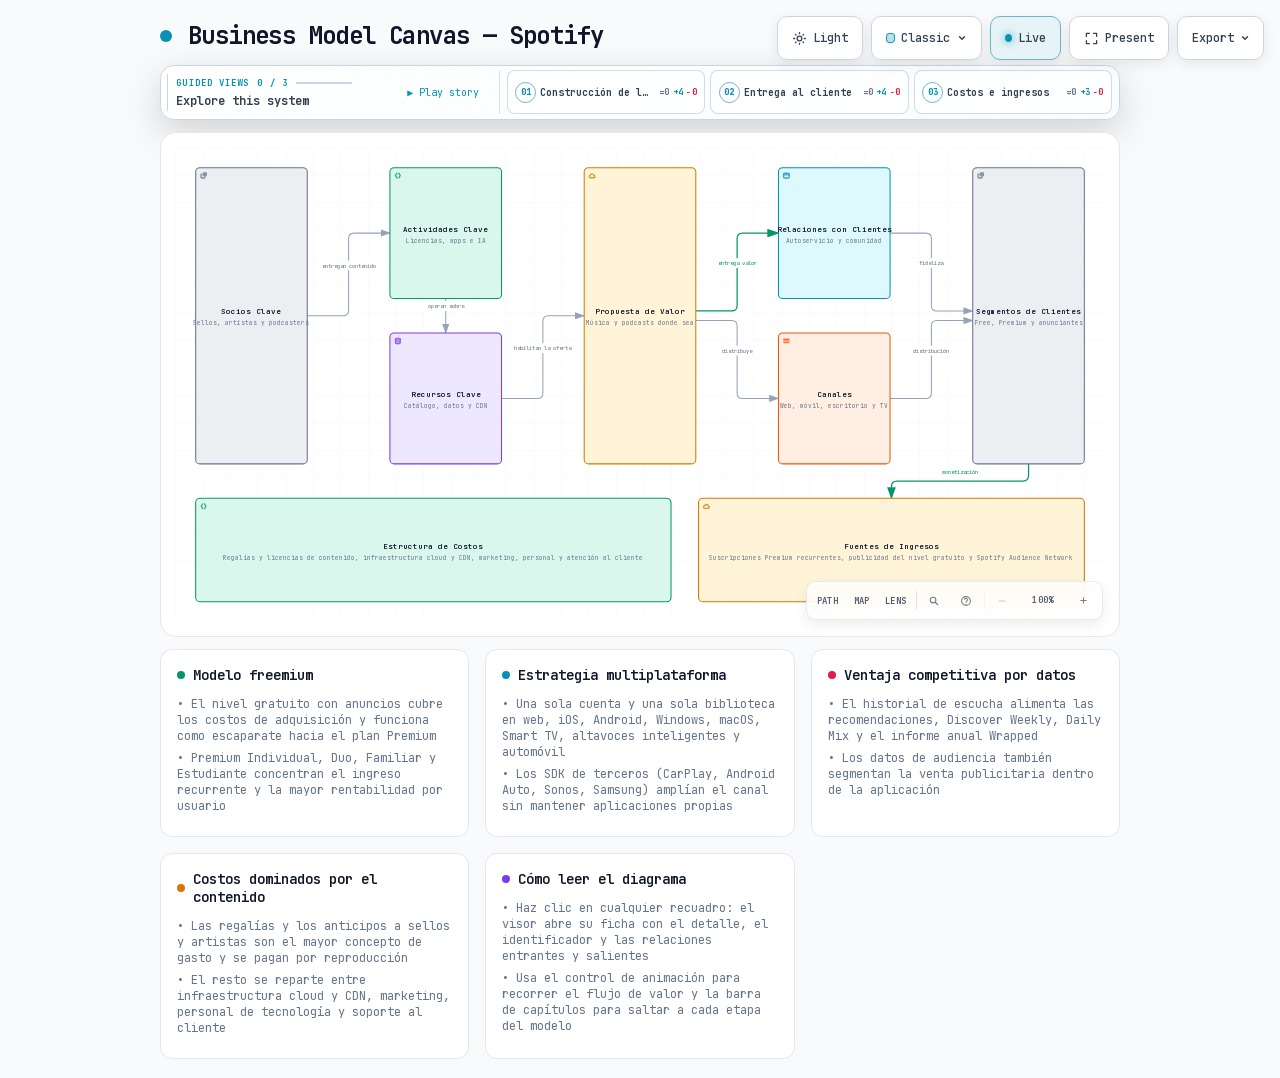
==== commit 5665303d: "wip(practica03): ajusta el lienzo Spotify y limpia las salidas de visual-check" ====
--- a/Practica03/spotify-canvas.html
+++ b/Practica03/spotify-canvas.html
@@ -4,7 +4,7 @@
   <meta charset="UTF-8">
   <meta name="viewport" content="width=device-width, initial-scale=1.0">
   <meta name="generator" content="archify 2.17.0-dev.1">
-  <title>Modelo Business Canvas — Spotify Diagram</title>
+  <title>Business Model Canvas — Spotify Diagram</title>
   <script>
     // Resolve the theme before first paint so light-preference users don't
     // see a dark flash. The toolbar script below re-applies with UI state.
@@ -5081,11 +5081,11 @@
            data-preset-badge-blueprint="BLUEPRINT / REV 01"
            data-preset-badge-editorial="EDITORIAL / FIELD NOTE">
         <div class="pulse-dot"></div>
-        <h1>Modelo Business Canvas — Spotify</h1>
+        <h1>Business Model Canvas — Spotify</h1>
       </div>
     </div>
 
-    <script id="archify-guided-views-data" type="application/json">[{"id":"flujo-valor","label":"Flujo de valor","focus":["partners","activities","resources","value","segments","revenue"],"note":"Cómo los socios y recursos se convierten en oferta, clientes e ingresos."},{"id":"entrega-cliente","label":"Entrega al cliente","focus":["value","relations","channels","segments"],"note":"La propuesta de valor llega al cliente mediante canales y relaciones."}]</script>
+    <script id="archify-guided-views-data" type="application/json">[{"id":"oferta","label":"Construcción de la oferta","focus":["partners","activities","resources","value"],"note":"Los socios y las actividades producen los recursos que hacen posible la propuesta de valor."},{"id":"entrega","label":"Entrega al cliente","focus":["value","relations","channels","segments"],"note":"La propuesta de valor viaja por canales y relaciones hasta cada segmento de clientes."},{"id":"dinero","label":"Costos e ingresos","focus":["segments","revenue","costs"],"note":"Los segmentos se monetizan por suscripción y publicidad, y ese ingreso financia la estructura de costos."}]</script>
 
     <script id="archify-i18n-data" type="application/json">{"locale":"en","messages":{"viewer.kind.frontend":"Frontend","viewer.kind.backend":"Backend","viewer.kind.database":"Database","viewer.kind.cloud":"Cloud","viewer.kind.security":"Security","viewer.kind.messagebus":"Message bus","viewer.kind.external":"External","viewer.kind.neutral":"Neutral","viewer.kind.node":"Node","viewer.kind.start":"Start","viewer.kind.active":"Active","viewer.kind.waiting":"Waiting","viewer.kind.decision":"Decision","viewer.kind.success":"Success","viewer.kind.failure":"Failure","viewer.toolbar.actions":"Diagram actions","viewer.theme.toggle.title":"Toggle theme (T)","viewer.theme.toggle":"Toggle color theme","viewer.theme.dark":"Dark","viewer.theme.light":"Light","viewer.preset.choose.title":"Choose visual style (S cycles)","viewer.preset.choose":"Choose visual style","viewer.preset.style":"Style","viewer.preset.menu":"Visual style","viewer.preset.identity":"Visual identity","viewer.preset.cycles":"S cycles","viewer.preset.classic":"Classic","viewer.preset.classic.short":"Classic","viewer.preset.classic.hint":"Stable technical default","viewer.preset.flow":"Signal Flow","viewer.preset.flow.short":"Flow","viewer.preset.flow.hint":"Motion-forward presentation","viewer.preset.blueprint":"Blueprint","viewer.preset.blueprint.hint":"Engineering review","viewer.preset.editorial":"Editorial","viewer.preset.editorial.hint":"Publication and launch notes","viewer.preset.badge.signalFlow":"SIGNAL FLOW","viewer.preset.badge.blueprint":"BLUEPRINT / REV 01","viewer.preset.badge.editorial":"EDITORIAL / FIELD NOTE","viewer.preset.badge.editorialPlate":"ARCHIFY / PLATE 04","viewer.preset.current":"Visual style: {style}. Choose visual style","viewer.motion.live":"Live","viewer.motion.still":"Still","viewer.motion.pause":"Pause motion","viewer.motion.resume":"Resume motion","viewer.motion.reduced":"Motion paused by reduced-motion preference","viewer.motion.hidden":"Motion paused while this page is hidden","viewer.motion.yielding":"Pause motion; currently yielding to {owner}","viewer.motion.yielding.title":"Live preview enabled · yielding to {owner}","viewer.owner.story":"the guided story","viewer.owner.chapter":"the active chapter","viewer.owner.chapterPreview":"the chapter delta preview","viewer.owner.handoff":"the chapter handoff","viewer.owner.route":"Route Probe","viewer.owner.lens":"Semantic Lens","viewer.owner.relationship":"Relationship Preview","viewer.owner.intent":"Intent Trace","viewer.owner.focus":"semantic focus","viewer.owner.legend":"legend preview","viewer.owner.reader":"reader interaction","viewer.present.enter":"Enter presentation stage","viewer.present.enter.title":"Presentation stage (F)","viewer.present.exit":"Exit presentation stage","viewer.present.exit.title":"Exit presentation stage (F or Escape)","viewer.present.present":"Present","viewer.present.exit.label":"Exit","viewer.export.button":"Export","viewer.export.button.title":"Export diagram (E)","viewer.export.diagram":"Export diagram","viewer.export.menu":"Export","viewer.export.subtitle":"Portable, clean outputs","viewer.export.share":"Share","viewer.export.shareCard":"Share Card","viewer.export.routeShareCard":"Route Share Card","viewer.export.reachShareCard":"Reach Share Card","viewer.export.copyShareCard":"Copy Share Card","viewer.export.copyDiagram":"Copy diagram","viewer.export.clipboardPng":"PNG to clipboard","viewer.export.raster":"Raster images","viewer.export.image":"Image","viewer.export.lossless":"Lossless image","viewer.export.compact":"Compact image","viewer.export.modern":"Modern image","viewer.export.vectorMotion":"Vector and motion","viewer.export.vectorMotion.heading":"Vector \u0026 motion","viewer.export.editable":"Editable vector","viewer.export.motion6s":"6s motion","viewer.export.unsupported":"Not supported by this browser","viewer.export.clipboardUnsupported":"Clipboard image write not supported by this browser","viewer.export.clipboardUnsupported.period":"Clipboard image write not supported by this browser.","viewer.export.clipboardUnsupported.short":"Clipboard image write not supported in this browser.","viewer.export.motionUnavailable":"Motion capture unavailable in this browser","viewer.export.webmUnavailable":"WebM unavailable in this browser","viewer.export.failed":"Export failed: {message}","viewer.export.unknownVariant":"Unknown Share Card variant: {variant}","viewer.export.routeRequired":"Trace a route before exporting a Route Share Card","viewer.export.reachRequired":"Trace authored reach before exporting a Reach Share Card","viewer.export.unknown":"unknown","viewer.export.routeFailed":"Route Share Card export failed: {message}","viewer.export.reachFailed":"Reach Share Card export failed: {message}","viewer.export.copyFailed":"Copy failed: {message}","viewer.export.copiedPng":"Copied PNG to clipboard","viewer.export.copiedShare":"Copied Share Card","viewer.export.downloadedShare":"Downloaded Share Card","viewer.export.downloadedRoute":"Downloaded Route Share Card","viewer.export.downloadedReach":"Downloaded Reach Share Card","viewer.export.downloadedWebm":"Downloaded WebM","viewer.export.recording":"Recording 6 seconds of motion…","viewer.export.card.routeSummary.one":"Route: {source} → {target} · {count} directed hop","viewer.export.card.routeSummary.other":"Route: {source} → {target} · {count} directed hops","viewer.export.card.reachSummary":"Authored {direction} from {origin} · {nodes} · {links} · max {hops}","viewer.export.card.node.one":"{count} node","viewer.export.card.node.other":"{count} nodes","viewer.export.card.link.one":"{count} link","viewer.export.card.link.other":"{count} links","viewer.export.card.hop.one":"{count} hop","viewer.export.card.hop.other":"{count} hops","viewer.export.card.routeBadge":"ARCHIFY · ROUTE · {hops}","viewer.export.card.reachBadge":"ARCHIFY · {direction} REACH","viewer.export.card.defaultBadge":"ARCHIFY · {preset} · {theme}","viewer.export.direction.upstream":"Upstream","viewer.export.direction.downstream":"Downstream","viewer.export.error.canvasUnavailable":"Canvas unavailable for {label}","viewer.export.error.contextUnavailable":"2D canvas context unavailable for {label}","viewer.export.error.toBlobUnavailable":"canvas.toBlob unavailable for {label}","viewer.export.error.toBlobNull":"canvas.toBlob returned no data for {label}","viewer.export.error.variantsCombined":"Share Card variants cannot be combined","viewer.export.error.viewerState":"Share Card export could not remove temporary viewer state","viewer.export.error.routeState":"Route Card export could not preserve the resolved route safely","viewer.export.error.reachState":"Reach Card export could not preserve authored reach safely","viewer.export.error.webmRequirements":"WebM motion export requires a trace animation and browser MediaRecorder support","viewer.export.error.mediaRecorder":"MediaRecorder failed","viewer.export.error.emptyWebm":"MediaRecorder produced an empty WebM","viewer.export.error.webmBackground":"SVG background could not be loaded for WebM export","viewer.guided.region":"Guided diagram views","viewer.guided.previous":"Previous guided view","viewer.guided.previous.title":"Previous guided view ([)","viewer.guided.next":"Next guided view","viewer.guided.next.title":"Next guided view (])","viewer.guided.views":"Guided views","viewer.guided.explore":"Explore this system","viewer.guided.intro":"Step through curated paths without changing the source diagram.","viewer.guided.trail":"Story trail","viewer.guided.beat":"Beat","viewer.guided.nextBeat":"Next","viewer.guided.play":"Play guided story","viewer.guided.play.title":"Play guided story (P)","viewer.guided.pause":"Pause guided story","viewer.guided.pause.title":"Pause guided story (P)","viewer.guided.replay":"Replay guided story","viewer.guided.replay.title":"Replay guided story (P)","viewer.guided.playStory":"Play story","viewer.guided.pauseStory":"Pause","viewer.guided.replayStory":"Replay story","viewer.guided.motionUnavailable":"Story playback unavailable while motion is Still","viewer.guided.enableMotion":"Switch motion to Live to play the guided story","viewer.guided.selectBeatLink":"Select a Story Beat to copy its exact link","viewer.guided.copyMoment":"Copy moment","viewer.guided.momentCopied":"Moment link copied","viewer.guided.momentCopyFailed":"Could not copy story moment link","viewer.guided.copied":"Copied","viewer.guided.copyFailed":"Copy failed","viewer.guided.showAll":"Show all","viewer.guided.showAll.aria":"Show entire diagram","viewer.guided.chapters":"Story chapters","viewer.guided.storyTrail":"Story trail for {label}: {count} beats","viewer.guided.chapter.open":"Open chapter {index} of {total}: {label}, {count} stops","viewer.guided.chapter.current":"Current chapter {index} of {total}: {label}, {count} stops","viewer.guided.chapter.selectedNodes":"{count} selected nodes","viewer.guided.chapter.stops":"{count} stops","viewer.guided.chapter.stop.one":"{count} stop","viewer.guided.chapter.stop.other":"{count} stops","viewer.guided.chapter.current.title":"{label} — current chapter, {count} stops","viewer.guided.chapter.delta.expanded":"{stay} stay, {enter} enter, {leave} leave","viewer.guided.chapter.delta.aria":"Open chapter {index} of {total}: {label}. Chapter focus delta: {delta}","viewer.guided.chapter.delta.title":"{label} — {delta} chapter focus","viewer.guided.handoff":"{from} → {to} · via {label}","viewer.guided.share.chapter":"Chapter {index} / {total}","viewer.guided.share.initial":"Chapter 01 / 01","viewer.guided.share.default":"Guided chapter","viewer.guided.state.ready":"Ready","viewer.guided.state.playing":"Playing","viewer.guided.state.settled":"Settled","viewer.guided.state.paused":"Paused","viewer.guided.state.pinned":"Pinned","viewer.guided.state.still":"Still","viewer.guided.share.step":"Step {index} / {total} · {label}","viewer.guided.share.staticMoment":"{step} · Static moment","viewer.guided.share.complete":"{count} steps complete · {note}","viewer.guided.share.settled":"Path settled for reading.","viewer.guided.share.staticPath":"{count} steps · Static path","viewer.guided.share.ready":"{count} steps · Ready","viewer.guided.share.aria":"{state} chapter {index} of {total}: {label}. {beat}. {route}","viewer.guided.beat.start":"Beat {index} / {total} · {label} · starting point","viewer.guided.beat.forward":"Beat {index} / {total} · {from} → {to}","viewer.guided.beat.reverse":"Beat {index} / {total} · {from} → {to} · reverse authored link","viewer.guided.beat.multiple":"Beat {index} / {total} · {from} ⇄ {to} · {count} authored links","viewer.guided.beat.group":"Beat {index} / {total} · {from} · {to} · grouped · no direct link","viewer.guided.beat.aria.prefix":"Story beat {index} of {total}: {label}. ","viewer.guided.beat.aria.start":"Starting point.","viewer.guided.beat.aria.forward":"From {from} through one authored forward relationship.","viewer.guided.beat.aria.reverse":"From {from}; the authored relationship points from {to} to {from}.","viewer.guided.beat.aria.multiple":"From {from} through {count} authored relationships; shown without arbitrary motion.","viewer.guided.beat.aria.group":"Grouped from {from} with no direct authored relationship.","viewer.guided.caption.start":"Starting point","viewer.guided.caption.grouped":"Grouped transition · no direct authored link","viewer.guided.caption.more":" +{count} more","viewer.guided.caption.reverse":"Reverse authored relationship","viewer.guided.caption.relationships":"{count} authored relationships","viewer.guided.caption.relationship":"Authored relationship","viewer.guided.caption.direction":"authored direction: {from} → {to}","viewer.guided.caption.starting":"Authored starting point","viewer.guided.beatLink":"Copy link to current story moment: Beat {index} of {total}: {label}","viewer.guided.noStory":"This diagram has no authored guided story.","viewer.guide.eyebrow":"Diagram guide","viewer.guide.close":"Close diagram guide","viewer.guide.inspecting":"Inspecting compiled semantics","viewer.guide.actions":"Diagram exploration actions","viewer.guide.find":"Find any node","viewer.guide.find.hint":"Search labels, responsibilities, kinds, and stable IDs.","viewer.guide.route":"Trace a route","viewer.guide.route.aria":"Trace a directed route","viewer.guide.route.hint":"Ask how two semantic nodes connect in authored direction.","viewer.guide.map":"See the whole system","viewer.guide.map.hint":"Open Semantic Radar with a live viewport and stable nodes.","viewer.guide.lens":"Compare semantic kinds","viewer.guide.lens.hint":"Count roles, reveal their traffic, and compare direct authored links.","viewer.guide.story":"Play the guided story","viewer.guide.story.hint":"Walk the authored chapters and real relationships.","viewer.guide.present":"Enter Presentation Stage","viewer.guide.present.hint":"Give the live diagram the viewport without changing export.","viewer.guide.shortcuts":"Additional keyboard shortcuts","viewer.guide.shortcut.export":"Export","viewer.guide.shortcut.theme":"Theme","viewer.guide.shortcut.style":"Style","viewer.guide.shortcut.reset":"Reset","viewer.guide.shortcut.zoomIn":"Zoom in","viewer.guide.shortcut.zoomOut":"Zoom out","viewer.guide.shortcut.close":"Close","viewer.guide.facts":"{nodes} · {relationships} · {views}","viewer.guide.fact.node.one":"{count} semantic node","viewer.guide.fact.node.other":"{count} semantic nodes","viewer.guide.fact.relationship.one":"{count} relationship","viewer.guide.fact.relationship.other":"{count} relationships","viewer.guide.fact.view.one":"{count} guided view","viewer.guide.fact.view.other":"{count} guided views","viewer.guide.story.available.one":"Walk {count} authored chapter and its real relationships.","viewer.guide.story.available.other":"Walk {count} authored chapters and their real relationships.","viewer.guide.story.unavailable":"No authored guided story in this diagram.","viewer.guide.open":"Open diagram guide","viewer.guide.noStory":"This diagram has no authored guided story.","viewer.finder.title":"Find a node","viewer.finder.close":"Close node finder","viewer.finder.placeholder":"Search labels or IDs","viewer.finder.search":"Search diagram nodes","viewer.finder.results":"Diagram nodes","viewer.finder.empty":"No matching nodes","viewer.finder.result.focus":"Focus {label}","viewer.finder.result.routeStart":"Choose {label} as route start","viewer.finder.result.routeTarget":"Choose {label} as route destination, {links}","viewer.finder.status.empty":"No matching nodes","viewer.finder.status.count.one":"{count} matching node","viewer.finder.status.count.other":"{count} matching nodes","viewer.finder.noun.nodes":"nodes","viewer.finder.link.one":"{count} link","viewer.finder.link.other":"{count} links","viewer.finder.result.focus.one":"Focus {label}, {count} related connection","viewer.finder.result.focus.other":"Focus {label}, {count} related connections","viewer.finder.status.filtered":"{visible} of {available} {noun}","viewer.finder.status.all":"{available} {noun}","viewer.passport.eyebrow":"Semantic passport","viewer.passport.metadata":"Node metadata","viewer.passport.evidence":"Verified source evidence","viewer.passport.verified":"Verified source","viewer.passport.verificationScope":"Verified against local Git at the pinned revision. Remote access has not been checked.","viewer.passport.reach":"Authored reach","viewer.passport.reach.trace":"Trace authored reachability","viewer.passport.upstream":"Upstream","viewer.passport.downstream":"Downstream","viewer.passport.upstream.trace":"Trace upstream authored reachability","viewer.passport.downstream.trace":"Trace downstream authored reachability","viewer.passport.close":"Close semantic passport","viewer.passport.copy":"Copy link","viewer.passport.copy.focus":"Copy link to focused node","viewer.passport.relations":"Relations","viewer.passport.relations.show":"Show connected relationships","viewer.passport.relations.hide":"Hide connected relationships","viewer.passport.relations.list":"Connected relationships","viewer.passport.copyRelation":"Copy relation","viewer.passport.copyNode":"Copy node","viewer.passport.copyPinned":"Copy link to pinned relationship","viewer.passport.copySource":"Copy link to source node","viewer.passport.copy.focused.success":"Focused node link copied","viewer.passport.copy.pinned.success":"Pinned relationship link copied","viewer.passport.copy.focused.failed":"Could not copy focused node link","viewer.passport.copy.pinned.failed":"Could not copy pinned relationship link","viewer.passport.relationship.none":"No connected relationships","viewer.passport.relationship.count.one":"{count} relation","viewer.passport.relationship.count.other":"{count} relations","viewer.passport.relationship.show.one":"Show {count} connected relationship","viewer.passport.relationship.show.other":"Show {count} connected relationships","viewer.passport.relationship.summary":"{out} outgoing · {in} incoming{loops}","viewer.passport.relationship.loops":" · {count} loop","viewer.passport.relationship.explorer":"Direct relationship explorer","viewer.passport.relationship.help":"Use arrow keys to explore relationships. Press Enter or Space to pin details; Escape clears.","viewer.passport.relationship.loopsBack":"loops back","viewer.passport.relationship.connectsTo":"connects to","viewer.passport.relationship.connectsFrom":"connects from","viewer.passport.relationship.pinned":"Pinned relationship · {from} → {to} · {label}","viewer.passport.relationship.inspect":"Inspect relationship {index} of {total}: {from} to {to}, {label}. Press Enter for details.","viewer.passport.relationship.group.out":"Outgoing","viewer.passport.relationship.group.in":"Incoming","viewer.passport.relationship.group.loop":"Self loops","viewer.passport.relationship.row":"{group}: {relationship}, {neighbor}","viewer.passport.relationship.direction.out":"OUT →","viewer.passport.relationship.direction.in":"← IN","viewer.passport.relationship.direction.loop":"LOOP","viewer.passport.sourceCount.one":"{count} verified source reference","viewer.passport.sourceCount.other":"{count} verified source references","viewer.passport.sourceMarker":"SRC","viewer.passport.beacon.one":"{count} verified source; focus this node to inspect","viewer.passport.beacon.other":"{count} verified sources; focus this node to inspect","viewer.passport.repository.open":"Open verified repository revision {revision}","viewer.passport.source.open":"Open verified source {path} at revision {revision}","viewer.passport.source.openLink":"Open ↗","viewer.passport.reach.upstream.one":"Trace {count} upstream authored node","viewer.passport.reach.upstream.other":"Trace {count} upstream authored nodes","viewer.passport.reach.downstream.one":"Trace {count} downstream authored node","viewer.passport.reach.downstream.other":"Trace {count} downstream authored nodes","viewer.passport.reach.noUpstream":"No upstream authored nodes","viewer.passport.reach.noDownstream":"No downstream authored nodes","viewer.passport.reach.status":"{direction} · {nodes} nodes · {links} links · max {hops} hops","viewer.route.eyebrow":"Route probe","viewer.route.start":"Choose a start node","viewer.route.start.find":"Find start","viewer.route.start.find.aria":"Find a route start","viewer.route.copy":"Copy link","viewer.route.copy.aria":"Copy link to traced route","viewer.route.clear":"Clear","viewer.route.clear.aria":"Clear route probe","viewer.route.traced":"Traced route","viewer.route.pickTwo":"Pick two semantic nodes on the diagram","viewer.route.pickOne":"Pick a semantic node on the diagram","viewer.route.controls":"Route journey controls","viewer.route.previous":"Previous route position","viewer.route.play":"Play route journey","viewer.route.pause":"Pause route journey","viewer.route.replay":"Replay route journey","viewer.route.next":"Next route position","viewer.route.journey":"Journey","viewer.route.pause.label":"Pause","viewer.route.replay.label":"Replay","viewer.route.overview":"Overview","viewer.route.overview.aria":"Show complete route overview","viewer.route.instructions":"Choose the source, then the destination. Direction matters.","viewer.route.destination":"Choose a destination from {label}","viewer.route.destination.find":"Find target","viewer.route.destination.find.aria":"Find a reachable route destination","viewer.route.differentDestination":"Choose a different destination","viewer.route.distinct":"A route needs two distinct semantic nodes.","viewer.route.unreachable":"No directed route to {label}","viewer.route.unreachable.detail":"{target} is not reachable from {source}. Pick a highlighted destination.","viewer.route.start.instructions":"Select the source. The next step will reveal only directed destinations.","viewer.route.copy.success":"Traced route link copied","viewer.route.copy.failed":"Could not copy traced route link","viewer.route.position":"Route position {index} of {total}: {label}","viewer.route.step":"Step {index} of {total} · {phase} · {label}","viewer.route.motionRequired":"Automatic journey requires Live motion","viewer.route.trigger.clear":"Clear traced route","viewer.route.overview.status":"{nodes} · {hops} · shortest authored route","viewer.route.overview.node.one":"{count} node","viewer.route.overview.node.other":"{count} nodes","viewer.route.overview.hop.one":"{count} directed hop","viewer.route.overview.hop.other":"{count} directed hops","viewer.route.phase.playing":"Playing","viewer.route.phase.complete":"Complete","viewer.route.phase.inspecting":"Inspecting","viewer.route.destination.count.one":"{count} directed destination available. Pick a highlighted node.","viewer.route.destination.count.other":"{count} directed destinations available. Pick a highlighted node.","viewer.route.noOutgoing":"No outgoing route starts here. Clear and choose another source.","viewer.route.result.title":"{source} to {target}","viewer.route.finder.source.title":"Choose route start","viewer.route.finder.source.placeholder":"Search route sources","viewer.route.finder.source.empty":"No matching route sources","viewer.route.finder.source.results":"Nodes that can start a route","viewer.route.finder.source.noun":"route sources","viewer.route.finder.source.badge":"start","viewer.route.finder.target.title":"Destination from {label}","viewer.route.finder.target.placeholder":"Search reachable destinations","viewer.route.finder.target.empty":"No matching reachable destinations","viewer.route.finder.target.results":"Reachable route destinations","viewer.route.finder.target.noun":"reachable destinations","viewer.route.hop.one":"{count} hop","viewer.route.hop.other":"{count} hops","viewer.lens.eyebrow":"Semantic lens","viewer.lens.title":"Compare system roles","viewer.lens.close":"Close semantic lens","viewer.lens.instruction":"Choose up to two semantic kinds. One reveals its real traffic; two compare only direct authored relationships.","viewer.lens.kinds":"Semantic kinds","viewer.lens.choose":"Choose a kind to inspect its nodes and touching relationships.","viewer.lens.copy":"Copy link to semantic lens","viewer.lens.clear":"Clear semantic lens","viewer.lens.open":"Open semantic lens","viewer.lens.openActive":"Open active semantic lens","viewer.lens.legend":"Semantic legend","viewer.lens.legend.inspect.one":"Inspect {label}, {count} node","viewer.lens.legend.inspect.other":"Inspect {label}, {count} nodes","viewer.lens.kind.count.one":"{label}, {count} node","viewer.lens.kind.count.other":"{label}, {count} nodes","viewer.lens.compare.one":"{first} → {second}: {forward} · {second} → {first}: {reverse} · {count} direct relationship","viewer.lens.compare.other":"{first} → {second}: {forward} · {second} → {first}: {reverse} · {count} direct relationships","viewer.lens.single":"{nodes} · {relationships} · connected peers remain visible","viewer.lens.node.one":"{count} {label} node","viewer.lens.node.other":"{count} {label} nodes","viewer.lens.relationship.one":"{count} touching relationship","viewer.lens.relationship.other":"{count} touching relationships","viewer.radar.title":"Semantic radar","viewer.radar.building":"Building overview","viewer.radar.openFull":"Open full semantic radar","viewer.radar.open":"Open radar","viewer.radar.close":"Close semantic radar","viewer.radar.surface":"Diagram overview. Click a node to focus it, or use arrow keys to pan.","viewer.radar.click":"Click node","viewer.radar.drag":"Drag to pan","viewer.radar.space":"Semantic radar needs more MAP space.","viewer.radar.nodes":"Semantic diagram radar nodes","viewer.radar.focus":"Focus {label} from Semantic Radar","viewer.radar.status":"{count} nodes · {viewport}","viewer.radar.fullMap":"{count} nodes · full map","viewer.radar.compacted":"Radar compacted to avoid covering the Semantic Passport or MAP controls.","viewer.radar.cancelWaiting":"Cancel semantic radar waiting for more MAP space","viewer.radar.needsSpace":"Semantic radar needs more visible MAP space","viewer.radar.viewport.full":"full map","viewer.radar.viewport.width":"{percent}% width","viewer.radar.viewport.scale":"{percent}% viewport","viewer.nav.controls":"Diagram view controls","viewer.nav.route":"Trace a directed route","viewer.nav.route.title":"Trace route (R)","viewer.nav.route.short":"PATH","viewer.nav.radar":"Open semantic radar","viewer.nav.radar.title":"Semantic radar (M)","viewer.nav.radar.short":"MAP","viewer.nav.lens":"Open semantic lens","viewer.nav.lens.title":"Semantic lens (L)","viewer.nav.lens.short":"LENS","viewer.nav.find":"Find a node","viewer.nav.find.title":"Find a node (/)","viewer.nav.guide":"Open diagram guide","viewer.nav.guide.title":"Diagram guide (?)","viewer.nav.zoomOut":"Zoom out","viewer.nav.zoomOut.title":"Zoom out (-)","viewer.nav.reset":"Reset diagram view","viewer.nav.reset.title":"Reset view (0)","viewer.nav.read":"READ","viewer.nav.zoomIn":"Zoom in","viewer.nav.zoomIn.title":"Zoom in (+)","viewer.nav.camera":"{hint}. Reset diagram view","viewer.nav.camera.title":"{semantic}{hint} · reset view (0)","viewer.nav.camera.semantic":"Semantic camera active · ","viewer.nav.level.map":"MAP","viewer.nav.level.read":"READ","viewer.nav.level.full":"FULL","viewer.nav.level.auto":"AUTO","viewer.nav.detail.map":"Zoom in to reveal relationship labels and node context","viewer.nav.detail.read":"Zoom in again to reveal tags and annotations","viewer.nav.detail.full":"Full diagram detail","viewer.intent.summary":"{label}. {out} outgoing, {in} incoming{loops}. {total} connections. Press Enter for details.","viewer.intent.loops":", {count} self loop","viewer.common.copied":"Copied","viewer.common.copyFailed":"Copy failed","viewer.common.copyLink":"Copy link","viewer.common.clear":"Clear","viewer.common.close":"Close"}}</script>
     <div class="guided-views no-print" id="guided-views" hidden aria-label="Guided diagram views">
@@ -5130,8 +5130,8 @@
     <!-- Main Diagram -->
     <div class="diagram-container" data-detail-level="read"
          data-preset-badge-editorial-plate="ARCHIFY / PLATE 04">
-      <svg viewBox="0 0 1335 640" role="img" lang="en" aria-labelledby="archify-diagram-title archify-diagram-description" data-preset="classic" data-quality-profile="showcase">
-        <title id="archify-diagram-title">Modelo Business Canvas — Spotify</title>
+      <svg viewBox="0 0 1350 690" role="img" lang="en" aria-labelledby="archify-diagram-title archify-diagram-description" data-animation="trace" data-preset="classic" data-quality-profile="showcase">
+        <title id="archify-diagram-title">Business Model Canvas — Spotify</title>
         <desc id="archify-diagram-description">An architecture diagram generated by Archify.</desc>
         <!-- Definitions -->
         <defs>
@@ -5159,156 +5159,165 @@
 
 
         <!-- Connection paths (before components for correct z-order) -->
-        <path data-edge-from="partners" data-edge-to="activities" data-edge-label="contenido y licencias" data-edge-key="0" data-edge-id="partners-activities" data-composition-points="195,250;255,250;255,140;315,140" d="M 195 250 L 247 250 Q 255 250 255 242 L 255 148 Q 255 140 263 140 L 315 140" class="a-default" stroke-width="1.5" marker-end="url(#arrowhead)"/>
-        <path data-edge-from="activities" data-edge-to="resources" data-edge-label="operan sobre" data-edge-key="1" data-edge-id="activities-resources" data-composition-points="392.5,220;392.5,280" d="M 392.5 220 L 392.5 280" class="a-default" stroke-width="1.5" marker-end="url(#arrowhead)"/>
-        <path data-edge-from="resources" data-edge-to="value" data-edge-label="habilitan la oferta" data-edge-key="2" data-edge-id="resources-value" data-composition-points="470,360;530,360;530,250;590,250" d="M 470 360 L 522 360 Q 530 360 530 352 L 530 258 Q 530 250 538 250 L 590 250" class="a-default" stroke-width="1.5" marker-end="url(#arrowhead)"/>
-        <path data-edge-from="value" data-edge-to="relations" data-edge-label="entrega valor" data-edge-key="3" data-edge-id="value-relations" data-composition-points="745,243;805,243;805,140;865,140" d="M 745 243 L 797 243 Q 805 243 805 235 L 805 148 Q 805 140 813 140 L 865 140" class="a-emphasis" stroke-width="1.8" marker-end="url(#arrowhead-emphasis)"/>
-        <path data-edge-from="value" data-edge-to="channels" data-edge-label="distribuye" data-edge-key="4" data-edge-id="value-channels" data-composition-points="745,257;805,257;805,360;865,360" d="M 745 257 L 797 257 Q 805 257 805 265 L 805 352 Q 805 360 813 360 L 865 360" class="a-default" stroke-width="1.5" marker-end="url(#arrowhead)"/>
-        <path data-edge-from="relations" data-edge-to="segments" data-edge-label="fideliza" data-edge-key="5" data-edge-id="relations-segments" data-composition-points="1020,140;1080,140;1080,243;1140,243" d="M 1020 140 L 1072 140 Q 1080 140 1080 148 L 1080 235 Q 1080 243 1088 243 L 1140 243" class="a-default" stroke-width="1.5" marker-end="url(#arrowhead)"/>
-        <path data-edge-from="channels" data-edge-to="segments" data-edge-label="distribución" data-edge-key="6" data-edge-id="channels-segments" data-composition-points="1020,360;1080,360;1080,257;1140,257" d="M 1020 360 L 1072 360 Q 1080 360 1080 352 L 1080 265 Q 1080 257 1088 257 L 1140 257" class="a-default" stroke-width="1.5" marker-end="url(#arrowhead)"/>
-        <path data-edge-from="segments" data-edge-to="revenue" data-edge-label="monetización" data-edge-key="7" data-edge-id="segments-revenue" data-composition-points="1217.5,440;1217.5,455;990,455;990,470" d="M 1217.5 440 L 1217.5 447.5 Q 1217.5 455 1210 455 L 997.5 455 Q 990 455 990 462.5 L 990 470" class="a-emphasis" stroke-width="1.8" marker-end="url(#arrowhead-emphasis)"/>
+        <path data-edge-from="partners" data-edge-to="activities" data-edge-label="entregan contenido" data-edge-key="0" data-edge-id="partners-activities" data-composition-points="192,245;252,245;252,125;312,125" d="M 192 245 L 244 245 Q 252 245 252 237 L 252 133 Q 252 125 260 125 L 312 125" class="a-default" data-animate="edge" style="--step:0" stroke-width="1.5" marker-end="url(#arrowhead)"/>
+        <path data-edge-from="activities" data-edge-to="resources" data-edge-label="operan sobre" data-edge-key="1" data-edge-id="activities-resources" data-composition-points="393,220;393,270" d="M 393 220 L 393 270" class="a-default" data-animate="edge" style="--step:1" stroke-width="1.5" marker-end="url(#arrowhead)"/>
+        <path data-edge-from="resources" data-edge-to="value" data-edge-label="habilitan la oferta" data-edge-key="2" data-edge-id="resources-value" data-composition-points="474,365;534,365;534,245;594,245" d="M 474 365 L 526 365 Q 534 365 534 357 L 534 253 Q 534 245 542 245 L 594 245" class="a-default" data-animate="edge" style="--step:2" stroke-width="1.5" marker-end="url(#arrowhead)"/>
+        <path data-edge-from="value" data-edge-to="relations" data-edge-label="entrega valor" data-edge-key="3" data-edge-id="value-relations" data-composition-points="756,238;816,238;816,125;876,125" d="M 756 238 L 808 238 Q 816 238 816 230 L 816 133 Q 816 125 824 125 L 876 125" class="a-emphasis" data-animate="edge" style="--step:3" stroke-width="1.8" marker-end="url(#arrowhead-emphasis)"/>
+        <path data-edge-from="value" data-edge-to="channels" data-edge-label="distribuye" data-edge-key="4" data-edge-id="value-channels" data-composition-points="756,252;816,252;816,365;876,365" d="M 756 252 L 808 252 Q 816 252 816 260 L 816 357 Q 816 365 824 365 L 876 365" class="a-default" data-animate="edge" style="--step:4" stroke-width="1.5" marker-end="url(#arrowhead)"/>
+        <path data-edge-from="relations" data-edge-to="segments" data-edge-label="fideliza" data-edge-key="5" data-edge-id="relations-segments" data-composition-points="1038,125;1098,125;1098,238;1158,238" d="M 1038 125 L 1090 125 Q 1098 125 1098 133 L 1098 230 Q 1098 238 1106 238 L 1158 238" class="a-default" data-animate="edge" style="--step:5" stroke-width="1.5" marker-end="url(#arrowhead)"/>
+        <path data-edge-from="channels" data-edge-to="segments" data-edge-label="distribución" data-edge-key="6" data-edge-id="channels-segments" data-composition-points="1038,365;1098,365;1098,252;1158,252" d="M 1038 365 L 1090 365 Q 1098 365 1098 357 L 1098 260 Q 1098 252 1106 252 L 1158 252" class="a-default" data-animate="edge" style="--step:6" stroke-width="1.5" marker-end="url(#arrowhead)"/>
+        <path data-edge-from="segments" data-edge-to="revenue" data-edge-label="monetización" data-edge-key="7" data-edge-id="segments-revenue" data-composition-points="1239,460;1239,485;1040,485;1040,510" d="M 1239 460 L 1239 477 Q 1239 485 1231 485 L 1048 485 Q 1040 485 1040 493 L 1040 510" class="a-emphasis" data-animate="edge" style="--step:7" stroke-width="1.8" marker-end="url(#arrowhead-emphasis)"/>
 
         <!-- Components -->
-        <g id="node-partners" data-node-id="partners" data-node-label="Socios Clave" tabindex="0" role="button" aria-label="Focus Socios Clave, Sellos, artistas, stores, Architecture component" aria-pressed="false" data-node-kind="external" data-node-sublabel="Sellos, artistas, stores" data-node-context="Architecture component">
-          <title>Socios Clave · Sellos, artistas, stores · Architecture component</title>
-          <rect x="40" y="60" width="155" height="380" rx="6" class="c-mask"/>
-          <rect x="40" y="60" width="155" height="380" rx="6" class="c-external" stroke-width="1.5"/>
-          <g aria-hidden="true" data-semantic-sigil="external" class="semantic-sigil s-external" transform="translate(46 66) scale(0.6875)">
+        <g id="node-partners" data-node-id="partners" data-node-label="Socios Clave" tabindex="0" role="button" aria-label="Focus Socios Clave, Sellos, artistas y podcasters, Architecture component" aria-pressed="false" data-node-kind="external" data-node-sublabel="Sellos, artistas y podcasters" data-node-tag="GMF, Warner, Universal, Sony, app stores" data-node-context="Architecture component">
+          <title>Socios Clave · Sellos, artistas y podcasters · Architecture component · GMF, Warner, Universal, Sony, app stores</title>
+          <rect x="30" y="30" width="162" height="430" rx="6" class="c-mask"/>
+          <rect x="30" y="30" width="162" height="430" rx="6" class="c-external" data-animate="node" style="--step:0" stroke-width="1.5"/>
+          <g aria-hidden="true" data-semantic-sigil="external" class="semantic-sigil s-external" transform="translate(36 36) scale(0.6875)">
             <rect x="2.5" y="5" width="8.5" height="8" rx="1.5"/>
             <path d="M8 2.5h5.5V8M13.5 2.5 7.5 8.5"/>
           </g>
-          <text data-node-label="" data-detail-anchor="" x="117.5" y="248" class="t-primary" font-size="11" font-weight="600" text-anchor="middle">Socios Clave</text>
-        <text data-detail="context" x="117.5" y="264" class="t-muted" font-size="9" text-anchor="middle">Sellos, artistas, stores</text>
+          <text data-node-label="" data-detail-anchor="" x="111" y="243" class="t-primary" font-size="11" font-weight="600" text-anchor="middle">Socios Clave</text>
+        <text data-detail="context" x="111" y="259" class="t-muted" font-size="8.8" text-anchor="middle">Sellos, artistas y podcasters</text>
+        <text data-detail="fine" x="111" y="452" class="t-external" font-size="6.4" text-anchor="middle">GMF, Warner, Universal, Sony, app stores</text>
         </g>
 
-        <g id="node-activities" data-node-id="activities" data-node-label="Actividades Clave" tabindex="0" role="button" aria-label="Focus Actividades Clave, Licencias, dev e IA, Architecture component" aria-pressed="false" data-node-kind="backend" data-node-sublabel="Licencias, dev e IA" data-node-context="Architecture component">
-          <title>Actividades Clave · Licencias, dev e IA · Architecture component</title>
-          <rect x="315" y="60" width="155" height="160" rx="6" class="c-mask"/>
-          <rect x="315" y="60" width="155" height="160" rx="6" class="c-backend" stroke-width="1.5"/>
-          <g aria-hidden="true" data-semantic-sigil="backend" class="semantic-sigil s-backend" transform="translate(321 66) scale(0.6875)">
+        <g id="node-activities" data-node-id="activities" data-node-label="Actividades Clave" tabindex="0" role="button" aria-label="Focus Actividades Clave, Licencias, apps e IA, Architecture component" aria-pressed="false" data-node-kind="backend" data-node-sublabel="Licencias, apps e IA" data-node-tag="Catálogo, algoritmos y publicidad" data-node-context="Architecture component">
+          <title>Actividades Clave · Licencias, apps e IA · Architecture component · Catálogo, algoritmos y publicidad</title>
+          <rect x="312" y="30" width="162" height="190" rx="6" class="c-mask"/>
+          <rect x="312" y="30" width="162" height="190" rx="6" class="c-backend" data-animate="node" style="--step:1" stroke-width="1.5"/>
+          <g aria-hidden="true" data-semantic-sigil="backend" class="semantic-sigil s-backend" transform="translate(318 36) scale(0.6875)">
             <path d="M6 3 3 8l3 5M10 3l3 5-3 5"/>
           </g>
-          <text data-node-label="" data-detail-anchor="" x="392.5" y="138" class="t-primary" font-size="11" font-weight="600" text-anchor="middle">Actividades Clave</text>
-        <text data-detail="context" x="392.5" y="154" class="t-muted" font-size="9" text-anchor="middle">Licencias, dev e IA</text>
+          <text data-node-label="" data-detail-anchor="" x="393" y="123" class="t-primary" font-size="11" font-weight="600" text-anchor="middle">Actividades Clave</text>
+        <text data-detail="context" x="393" y="139" class="t-muted" font-size="9" text-anchor="middle">Licencias, apps e IA</text>
+        <text data-detail="fine" x="393" y="212" class="t-backend" font-size="7" text-anchor="middle">Catálogo, algoritmos y publicidad</text>
         </g>
 
-        <g id="node-resources" data-node-id="resources" data-node-label="Recursos Clave" tabindex="0" role="button" aria-label="Focus Recursos Clave, Plataforma, catálogo, Architecture component" aria-pressed="false" data-node-kind="database" data-node-sublabel="Plataforma, catálogo" data-node-context="Architecture component">
-          <title>Recursos Clave · Plataforma, catálogo · Architecture component</title>
-          <rect x="315" y="280" width="155" height="160" rx="6" class="c-mask"/>
-          <rect x="315" y="280" width="155" height="160" rx="6" class="c-database" stroke-width="1.5"/>
-          <g aria-hidden="true" data-semantic-sigil="database" class="semantic-sigil s-database" transform="translate(321 286) scale(0.6875)">
+        <g id="node-resources" data-node-id="resources" data-node-label="Recursos Clave" tabindex="0" role="button" aria-label="Focus Recursos Clave, Catálogo, datos y CDN, Architecture component" aria-pressed="false" data-node-kind="database" data-node-sublabel="Catálogo, datos y CDN" data-node-tag="Cloud, CDN, talento, marcas y datos" data-node-context="Architecture component">
+          <title>Recursos Clave · Catálogo, datos y CDN · Architecture component · Cloud, CDN, talento, marcas y datos</title>
+          <rect x="312" y="270" width="162" height="190" rx="6" class="c-mask"/>
+          <rect x="312" y="270" width="162" height="190" rx="6" class="c-database" data-animate="node" style="--step:2" stroke-width="1.5"/>
+          <g aria-hidden="true" data-semantic-sigil="database" class="semantic-sigil s-database" transform="translate(318 276) scale(0.6875)">
             <ellipse cx="8" cy="4" rx="5" ry="2"/>
             <path d="M3 4v8c0 1.1 2.2 2 5 2s5-.9 5-2V4M3 8c0 1.1 2.2 2 5 2s5-.9 5-2"/>
           </g>
-          <text data-node-label="" data-detail-anchor="" x="392.5" y="358" class="t-primary" font-size="11" font-weight="600" text-anchor="middle">Recursos Clave</text>
-        <text data-detail="context" x="392.5" y="374" class="t-muted" font-size="9" text-anchor="middle">Plataforma, catálogo</text>
+          <text data-node-label="" data-detail-anchor="" x="393" y="363" class="t-primary" font-size="11" font-weight="600" text-anchor="middle">Recursos Clave</text>
+        <text data-detail="context" x="393" y="379" class="t-muted" font-size="9" text-anchor="middle">Catálogo, datos y CDN</text>
+        <text data-detail="fine" x="393" y="452" class="t-database" font-size="7" text-anchor="middle">Cloud, CDN, talento, marcas y datos</text>
         </g>
 
-        <g id="node-value" data-node-id="value" data-node-label="Propuesta de Valor" tabindex="0" role="button" aria-label="Focus Propuesta de Valor, Música; Free con anuncios, Architecture component" aria-pressed="false" data-node-kind="cloud" data-node-sublabel="Música; Free con anuncios" data-node-context="Architecture component">
-          <title>Propuesta de Valor · Música; Free con anuncios · Architecture component</title>
-          <rect x="590" y="60" width="155" height="380" rx="6" class="c-mask"/>
-          <rect x="590" y="60" width="155" height="380" rx="6" class="c-cloud" stroke-width="1.5"/>
-          <g aria-hidden="true" data-semantic-sigil="cloud" class="semantic-sigil s-cloud" transform="translate(596 66) scale(0.6875)">
+        <g id="node-value" data-node-id="value" data-node-label="Propuesta de Valor" tabindex="0" role="button" aria-label="Focus Propuesta de Valor, Música y podcasts donde sea, Architecture component" aria-pressed="false" data-node-kind="cloud" data-node-sublabel="Música y podcasts donde sea" data-node-tag="Gratis con anuncios · Premium sin anuncios" data-node-context="Architecture component">
+          <title>Propuesta de Valor · Música y podcasts donde sea · Architecture component · Gratis con anuncios · Premium sin anuncios</title>
+          <rect x="594" y="30" width="162" height="430" rx="6" class="c-mask"/>
+          <rect x="594" y="30" width="162" height="430" rx="6" class="c-cloud" data-animate="node" style="--step:3" stroke-width="1.5"/>
+          <g aria-hidden="true" data-semantic-sigil="cloud" class="semantic-sigil s-cloud" transform="translate(600 36) scale(0.6875)">
             <path d="M4.3 12.5h7.3a2.4 2.4 0 0 0 .2-4.8 4 4 0 0 0-7.5-1.3A3.1 3.1 0 0 0 4.3 12.5Z"/>
           </g>
-          <text data-node-label="" data-detail-anchor="" x="667.5" y="248" class="t-primary" font-size="11" font-weight="600" text-anchor="middle">Propuesta de Valor</text>
-        <text data-detail="context" x="667.5" y="264" class="t-muted" font-size="9" text-anchor="middle">Música; Free con anuncios</text>
+          <text data-node-label="" data-detail-anchor="" x="675" y="243" class="t-primary" font-size="11" font-weight="600" text-anchor="middle">Propuesta de Valor</text>
+        <text data-detail="context" x="675" y="259" class="t-muted" font-size="9" text-anchor="middle">Música y podcasts donde sea</text>
+        <text data-detail="fine" x="675" y="452" class="t-cloud" font-size="6.1" text-anchor="middle">Gratis con anuncios · Premium sin anuncios</text>
         </g>
 
-        <g id="node-relations" data-node-id="relations" data-node-label="Relaciones Clientes" tabindex="0" role="button" aria-label="Focus Relaciones Clientes, Autoservicio, playlists, Architecture component" aria-pressed="false" data-node-kind="frontend" data-node-sublabel="Autoservicio, playlists" data-node-context="Architecture component">
-          <title>Relaciones Clientes · Autoservicio, playlists · Architecture component</title>
-          <rect x="865" y="60" width="155" height="160" rx="6" class="c-mask"/>
-          <rect x="865" y="60" width="155" height="160" rx="6" class="c-frontend" stroke-width="1.5"/>
-          <g aria-hidden="true" data-semantic-sigil="frontend" class="semantic-sigil s-frontend" transform="translate(871 66) scale(0.6875)">
+        <g id="node-relations" data-node-id="relations" data-node-label="Relaciones con Clientes" tabindex="0" role="button" aria-label="Focus Relaciones con Clientes, Autoservicio y comunidad, Architecture component" aria-pressed="false" data-node-kind="frontend" data-node-sublabel="Autoservicio y comunidad" data-node-tag="Playlists, Wrapped anual y soporte" data-node-context="Architecture component">
+          <title>Relaciones con Clientes · Autoservicio y comunidad · Architecture component · Playlists, Wrapped anual y soporte</title>
+          <rect x="876" y="30" width="162" height="190" rx="6" class="c-mask"/>
+          <rect x="876" y="30" width="162" height="190" rx="6" class="c-frontend" data-animate="node" style="--step:4" stroke-width="1.5"/>
+          <g aria-hidden="true" data-semantic-sigil="frontend" class="semantic-sigil s-frontend" transform="translate(882 36) scale(0.6875)">
             <rect x="2" y="3" width="12" height="10" rx="2"/>
             <path d="M2 6.5h12"/>
             <circle cx="4.1" cy="4.8" r=".7" class="sigil-fill"/>
             <circle cx="6.3" cy="4.8" r=".7" class="sigil-fill"/>
           </g>
-          <text data-node-label="" data-detail-anchor="" x="942.5" y="138" class="t-primary" font-size="11" font-weight="600" text-anchor="middle">Relaciones Clientes</text>
-        <text data-detail="context" x="942.5" y="154" class="t-muted" font-size="9" text-anchor="middle">Autoservicio, playlists</text>
+          <text data-node-label="" data-detail-anchor="" x="957" y="123" class="t-primary" font-size="11" font-weight="600" text-anchor="middle">Relaciones con Clientes</text>
+        <text data-detail="context" x="957" y="139" class="t-muted" font-size="9" text-anchor="middle">Autoservicio y comunidad</text>
+        <text data-detail="fine" x="957" y="212" class="t-frontend" font-size="7" text-anchor="middle">Playlists, Wrapped anual y soporte</text>
         </g>
 
-        <g id="node-channels" data-node-id="channels" data-node-label="Canales" tabindex="0" role="button" aria-label="Focus Canales, Web, iOS, Android, TV, Architecture component" aria-pressed="false" data-node-kind="messagebus" data-node-sublabel="Web, iOS, Android, TV" data-node-context="Architecture component">
-          <title>Canales · Web, iOS, Android, TV · Architecture component</title>
-          <rect x="865" y="280" width="155" height="160" rx="6" class="c-mask"/>
-          <rect x="865" y="280" width="155" height="160" rx="6" class="c-messagebus" stroke-width="1.5"/>
-          <g aria-hidden="true" data-semantic-sigil="messagebus" class="semantic-sigil s-messagebus" transform="translate(871 286) scale(0.6875)">
+        <g id="node-channels" data-node-id="channels" data-node-label="Canales" tabindex="0" role="button" aria-label="Focus Canales, Web, móvil, escritorio y TV, Architecture component" aria-pressed="false" data-node-kind="messagebus" data-node-sublabel="Web, móvil, escritorio y TV" data-node-tag="Altavoces, CarPlay y Android Auto" data-node-context="Architecture component">
+          <title>Canales · Web, móvil, escritorio y TV · Architecture component · Altavoces, CarPlay y Android Auto</title>
+          <rect x="876" y="270" width="162" height="190" rx="6" class="c-mask"/>
+          <rect x="876" y="270" width="162" height="190" rx="6" class="c-messagebus" data-animate="node" style="--step:5" stroke-width="1.5"/>
+          <g aria-hidden="true" data-semantic-sigil="messagebus" class="semantic-sigil s-messagebus" transform="translate(882 276) scale(0.6875)">
             <path d="M2.5 4.5h11M2.5 8h11M2.5 11.5h11"/>
             <circle cx="5" cy="4.5" r="1" class="sigil-fill"/>
             <circle cx="10.5" cy="8" r="1" class="sigil-fill"/>
             <circle cx="7" cy="11.5" r="1" class="sigil-fill"/>
           </g>
-          <text data-node-label="" data-detail-anchor="" x="942.5" y="358" class="t-primary" font-size="11" font-weight="600" text-anchor="middle">Canales</text>
-        <text data-detail="context" x="942.5" y="374" class="t-muted" font-size="9" text-anchor="middle">Web, iOS, Android, TV</text>
+          <text data-node-label="" data-detail-anchor="" x="957" y="363" class="t-primary" font-size="11" font-weight="600" text-anchor="middle">Canales</text>
+        <text data-detail="context" x="957" y="379" class="t-muted" font-size="9" text-anchor="middle">Web, móvil, escritorio y TV</text>
+        <text data-detail="fine" x="957" y="452" class="t-messagebus" font-size="7" text-anchor="middle">Altavoces, CarPlay y Android Auto</text>
         </g>
 
-        <g id="node-segments" data-node-id="segments" data-node-label="Segmentos Clientes" tabindex="0" role="button" aria-label="Focus Segmentos Clientes, Free, Premium, creadores, Architecture component" aria-pressed="false" data-node-kind="external" data-node-sublabel="Free, Premium, creadores" data-node-context="Architecture component">
-          <title>Segmentos Clientes · Free, Premium, creadores · Architecture component</title>
-          <rect x="1140" y="60" width="155" height="380" rx="6" class="c-mask"/>
-          <rect x="1140" y="60" width="155" height="380" rx="6" class="c-external" stroke-width="1.5"/>
-          <g aria-hidden="true" data-semantic-sigil="external" class="semantic-sigil s-external" transform="translate(1146 66) scale(0.6875)">
+        <g id="node-segments" data-node-id="segments" data-node-label="Segmentos de Clientes" tabindex="0" role="button" aria-label="Focus Segmentos de Clientes, Free, Premium y anunciantes, Architecture component" aria-pressed="false" data-node-kind="external" data-node-sublabel="Free, Premium y anunciantes" data-node-tag="Individual, Duo, Familiar y Estudiante" data-node-context="Architecture component">
+          <title>Segmentos de Clientes · Free, Premium y anunciantes · Architecture component · Individual, Duo, Familiar y Estudiante</title>
+          <rect x="1158" y="30" width="162" height="430" rx="6" class="c-mask"/>
+          <rect x="1158" y="30" width="162" height="430" rx="6" class="c-external" data-animate="node" style="--step:6" stroke-width="1.5"/>
+          <g aria-hidden="true" data-semantic-sigil="external" class="semantic-sigil s-external" transform="translate(1164 36) scale(0.6875)">
             <rect x="2.5" y="5" width="8.5" height="8" rx="1.5"/>
             <path d="M8 2.5h5.5V8M13.5 2.5 7.5 8.5"/>
           </g>
-          <text data-node-label="" data-detail-anchor="" x="1217.5" y="248" class="t-primary" font-size="11" font-weight="600" text-anchor="middle">Segmentos Clientes</text>
-        <text data-detail="context" x="1217.5" y="264" class="t-muted" font-size="9" text-anchor="middle">Free, Premium, creadores</text>
+          <text data-node-label="" data-detail-anchor="" x="1239" y="243" class="t-primary" font-size="11" font-weight="600" text-anchor="middle">Segmentos de Clientes</text>
+        <text data-detail="context" x="1239" y="259" class="t-muted" font-size="9" text-anchor="middle">Free, Premium y anunciantes</text>
+        <text data-detail="fine" x="1239" y="452" class="t-external" font-size="6.7" text-anchor="middle">Individual, Duo, Familiar y Estudiante</text>
         </g>
 
-        <g id="node-costs" data-node-id="costs" data-node-label="Estructura de Costos" tabindex="0" role="button" aria-label="Focus Estructura de Costos, Regalías y licencias, Architecture component" aria-pressed="false" data-node-kind="backend" data-node-sublabel="Regalías y licencias" data-node-context="Architecture component">
-          <title>Estructura de Costos · Regalías y licencias · Architecture component</title>
-          <rect x="40" y="470" width="615" height="150" rx="6" class="c-mask"/>
-          <rect x="40" y="470" width="615" height="150" rx="6" class="c-backend" stroke-width="1.5"/>
-          <g aria-hidden="true" data-semantic-sigil="backend" class="semantic-sigil s-backend" transform="translate(46 476) scale(0.6875)">
+        <g id="node-costs" data-node-id="costs" data-node-label="Estructura de Costos" tabindex="0" role="button" aria-label="Focus Estructura de Costos, Regalías y licencias de contenido, infraestructura cloud y CDN, marketing, personal y atención al cliente, Architecture component" aria-pressed="false" data-node-kind="backend" data-node-sublabel="Regalías y licencias de contenido, infraestructura cloud y CDN, marketing, personal y atención al cliente" data-node-tag="El contenido concentra la mayor parte del gasto" data-node-context="Architecture component">
+          <title>Estructura de Costos · Regalías y licencias de contenido, infraestructura cloud y CDN, marketing, personal y atención al cliente · Architecture component · El contenido concentra la mayor parte del gasto</title>
+          <rect x="30" y="510" width="690" height="150" rx="6" class="c-mask"/>
+          <rect x="30" y="510" width="690" height="150" rx="6" class="c-backend" data-animate="node" style="--step:7" stroke-width="1.5"/>
+          <g aria-hidden="true" data-semantic-sigil="backend" class="semantic-sigil s-backend" transform="translate(36 516) scale(0.6875)">
             <path d="M6 3 3 8l3 5M10 3l3 5-3 5"/>
           </g>
-          <text data-node-label="" data-detail-anchor="" x="347.5" y="543" class="t-primary" font-size="11" font-weight="600" text-anchor="middle">Estructura de Costos</text>
-        <text data-detail="context" x="347.5" y="559" class="t-muted" font-size="9" text-anchor="middle">Regalías y licencias</text>
+          <text data-node-label="" data-detail-anchor="" x="375" y="583" class="t-primary" font-size="11" font-weight="600" text-anchor="middle">Estructura de Costos</text>
+        <text data-detail="context" x="375" y="599" class="t-muted" font-size="9" text-anchor="middle">Regalías y licencias de contenido, infraestructura cloud y CDN, marketing, personal y atención al cliente</text>
+        <text data-detail="fine" x="375" y="652" class="t-backend" font-size="7" text-anchor="middle">El contenido concentra la mayor parte del gasto</text>
         </g>
 
-        <g id="node-revenue" data-node-id="revenue" data-node-label="Fuentes de Ingresos" tabindex="0" role="button" aria-label="Focus Fuentes de Ingresos, Suscripción y publicidad, Architecture component" aria-pressed="false" data-node-kind="cloud" data-node-sublabel="Suscripción y publicidad" data-node-context="Architecture component">
-          <title>Fuentes de Ingresos · Suscripción y publicidad · Architecture component</title>
-          <rect x="685" y="470" width="610" height="150" rx="6" class="c-mask"/>
-          <rect x="685" y="470" width="610" height="150" rx="6" class="c-cloud" stroke-width="1.5"/>
-          <g aria-hidden="true" data-semantic-sigil="cloud" class="semantic-sigil s-cloud" transform="translate(691 476) scale(0.6875)">
+        <g id="node-revenue" data-node-id="revenue" data-node-label="Fuentes de Ingresos" tabindex="0" role="button" aria-label="Focus Fuentes de Ingresos, Suscripciones Premium recurrentes, publicidad del nivel gratuito y Spotify Audience Network, Architecture component" aria-pressed="false" data-node-kind="cloud" data-node-sublabel="Suscripciones Premium recurrentes, publicidad del nivel gratuito y Spotify Audience Network" data-node-tag="Ingreso principal: la suscripción" data-node-context="Architecture component">
+          <title>Fuentes de Ingresos · Suscripciones Premium recurrentes, publicidad del nivel gratuito y Spotify Audience Network · Architecture component · Ingreso principal: la suscripción</title>
+          <rect x="760" y="510" width="560" height="150" rx="6" class="c-mask"/>
+          <rect x="760" y="510" width="560" height="150" rx="6" class="c-cloud" data-animate="node" style="--step:8" stroke-width="1.5"/>
+          <g aria-hidden="true" data-semantic-sigil="cloud" class="semantic-sigil s-cloud" transform="translate(766 516) scale(0.6875)">
             <path d="M4.3 12.5h7.3a2.4 2.4 0 0 0 .2-4.8 4 4 0 0 0-7.5-1.3A3.1 3.1 0 0 0 4.3 12.5Z"/>
           </g>
-          <text data-node-label="" data-detail-anchor="" x="990" y="543" class="t-primary" font-size="11" font-weight="600" text-anchor="middle">Fuentes de Ingresos</text>
-        <text data-detail="context" x="990" y="559" class="t-muted" font-size="9" text-anchor="middle">Suscripción y publicidad</text>
+          <text data-node-label="" data-detail-anchor="" x="1040" y="583" class="t-primary" font-size="11" font-weight="600" text-anchor="middle">Fuentes de Ingresos</text>
+        <text data-detail="context" x="1040" y="599" class="t-muted" font-size="9" text-anchor="middle">Suscripciones Premium recurrentes, publicidad del nivel gratuito y Spotify Audience Network</text>
+        <text data-detail="fine" x="1040" y="652" class="t-cloud" font-size="7" text-anchor="middle">Ingreso principal: la suscripción</text>
         </g>
 
         <!-- Connection labels -->
-        <g data-detail="context" data-edge-from="partners" data-edge-to="activities" data-edge-label="contenido y licencias" data-edge-key="0" data-edge-id="partners-activities">
-          <rect x="199.6" y="175" width="110.8" height="14" rx="3" class="c-mask"/>
-          <text x="255" y="185" class="t-muted" font-size="8" text-anchor="middle">contenido y licencias</text>
+        <g data-detail="context" data-edge-from="partners" data-edge-to="activities" data-edge-label="entregan contenido" data-edge-key="0" data-edge-id="partners-activities">
+          <rect x="203.8" y="165" width="96.39999999999999" height="14" rx="3" class="c-mask"/>
+          <text x="252" y="175" class="t-muted" font-size="8" text-anchor="middle">entregan contenido</text>
         </g>
         <g data-detail="context" data-edge-from="activities" data-edge-to="resources" data-edge-label="operan sobre" data-edge-key="1" data-edge-id="activities-resources">
-          <rect x="358.7" y="224" width="67.6" height="14" rx="3" class="c-mask"/>
-          <text x="392.5" y="234" class="t-muted" font-size="8" text-anchor="middle">operan sobre</text>
+          <rect x="359.2" y="224" width="67.6" height="14" rx="3" class="c-mask"/>
+          <text x="393" y="234" class="t-muted" font-size="8" text-anchor="middle">operan sobre</text>
         </g>
         <g data-detail="context" data-edge-from="resources" data-edge-to="value" data-edge-label="habilitan la oferta" data-edge-key="2" data-edge-id="resources-value">
-          <rect x="479.4" y="285" width="101.2" height="14" rx="3" class="c-mask"/>
-          <text x="530" y="295" class="t-muted" font-size="8" text-anchor="middle">habilitan la oferta</text>
+          <rect x="483.4" y="285" width="101.2" height="14" rx="3" class="c-mask"/>
+          <text x="534" y="295" class="t-muted" font-size="8" text-anchor="middle">habilitan la oferta</text>
         </g>
         <g data-detail="context" data-edge-from="value" data-edge-to="relations" data-edge-label="entrega valor" data-edge-key="3" data-edge-id="value-relations">
-          <rect x="768.8" y="171.5" width="72.4" height="14" rx="3" class="c-mask"/>
-          <text x="805" y="181.5" class="t-backend" font-size="8" text-anchor="middle">entrega valor</text>
+          <rect x="779.8" y="161.5" width="72.4" height="14" rx="3" class="c-mask"/>
+          <text x="816" y="171.5" class="t-backend" font-size="8" text-anchor="middle">entrega valor</text>
         </g>
         <g data-detail="context" data-edge-from="value" data-edge-to="channels" data-edge-label="distribuye" data-edge-key="4" data-edge-id="value-channels">
-          <rect x="776" y="288.5" width="58" height="14" rx="3" class="c-mask"/>
-          <text x="805" y="298.5" class="t-muted" font-size="8" text-anchor="middle">distribuye</text>
+          <rect x="787" y="288.5" width="58" height="14" rx="3" class="c-mask"/>
+          <text x="816" y="298.5" class="t-muted" font-size="8" text-anchor="middle">distribuye</text>
         </g>
         <g data-detail="context" data-edge-from="relations" data-edge-to="segments" data-edge-label="fideliza" data-edge-key="5" data-edge-id="relations-segments">
-          <rect x="1055.8" y="171.5" width="48.4" height="14" rx="3" class="c-mask"/>
-          <text x="1080" y="181.5" class="t-muted" font-size="8" text-anchor="middle">fideliza</text>
+          <rect x="1073.8" y="161.5" width="48.4" height="14" rx="3" class="c-mask"/>
+          <text x="1098" y="171.5" class="t-muted" font-size="8" text-anchor="middle">fideliza</text>
         </g>
         <g data-detail="context" data-edge-from="channels" data-edge-to="segments" data-edge-label="distribución" data-edge-key="6" data-edge-id="channels-segments">
-          <rect x="1046.2" y="288.5" width="67.6" height="14" rx="3" class="c-mask"/>
-          <text x="1080" y="298.5" class="t-muted" font-size="8" text-anchor="middle">distribución</text>
+          <rect x="1064.2" y="288.5" width="67.6" height="14" rx="3" class="c-mask"/>
+          <text x="1098" y="298.5" class="t-muted" font-size="8" text-anchor="middle">distribución</text>
         </g>
         <g data-detail="context" data-edge-from="segments" data-edge-to="revenue" data-edge-label="monetización" data-edge-key="7" data-edge-id="segments-revenue">
-          <rect x="1069.95" y="423" width="67.6" height="14" rx="3" class="c-mask"/>
-          <text x="1103.75" y="433" class="t-backend" font-size="8" text-anchor="middle">monetización</text>
+          <rect x="1105.7" y="465" width="67.6" height="14" rx="3" class="c-mask"/>
+          <text x="1139.5" y="475" class="t-backend" font-size="8" text-anchor="middle">monetización</text>
         </g>
 
         <!-- Boundary labels (foreground masks keep routes out of titles) -->
@@ -5508,30 +5517,52 @@
           <h3>Modelo freemium</h3>
         </div>
         <ul>
-          <li>&bull; El tier gratuito con anuncios alimenta la conversión a Premium</li>
-          <li>&bull; La suscripción recurrente es el ingreso principal</li>
+          <li>&bull; El nivel gratuito con anuncios cubre los costos de adquisición y funciona como escaparate hacia el plan Premium</li>
+          <li>&bull; Premium Individual, Duo, Familiar y Estudiante concentran el ingreso recurrente y la mayor rentabilidad por usuario</li>
         </ul>
       </div>
 
       <div class="card">
         <div class="card-header">
           <div class="card-dot cyan"></div>
-          <h3>Multiplataforma</h3>
+          <h3>Estrategia multiplataforma</h3>
         </div>
         <ul>
-          <li>&bull; Una misma cuenta en web, móvil, escritorio, TV, altavoces y auto</li>
-          <li>&bull; Canales nativos para iOS, Android, Windows, macOS y navegador</li>
+          <li>&bull; Una sola cuenta y una sola biblioteca en web, iOS, Android, Windows, macOS, Smart TV, altavoces inteligentes y automóvil</li>
+          <li>&bull; Los SDK de terceros (CarPlay, Android Auto, Sonos, Samsung) amplían el canal sin mantener aplicaciones propias</li>
         </ul>
       </div>
 
       <div class="card">
         <div class="card-header">
           <div class="card-dot rose"></div>
-          <h3>Ventaja por datos</h3>
+          <h3>Ventaja competitiva por datos</h3>
         </div>
         <ul>
-          <li>&bull; Los datos de escucha impulsan la recomendación (Discover Weekly, Wrapped)</li>
-          <li>&bull; Segmentación publicitaria y estrategias de retención</li>
+          <li>&bull; El historial de escucha alimenta las recomendaciones, Discover Weekly, Daily Mix y el informe anual Wrapped</li>
+          <li>&bull; Los datos de audiencia también segmentan la venta publicitaria dentro de la aplicación</li>
+        </ul>
+      </div>
+
+      <div class="card">
+        <div class="card-header">
+          <div class="card-dot amber"></div>
+          <h3>Costos dominados por el contenido</h3>
+        </div>
+        <ul>
+          <li>&bull; Las regalías y los anticipos a sellos y artistas son el mayor concepto de gasto y se pagan por reproducción</li>
+          <li>&bull; El resto se reparte entre infraestructura cloud y CDN, marketing, personal de tecnología y soporte al cliente</li>
+        </ul>
+      </div>
+
+      <div class="card">
+        <div class="card-header">
+          <div class="card-dot violet"></div>
+          <h3>Cómo leer el diagrama</h3>
+        </div>
+        <ul>
+          <li>&bull; Haz clic en cualquier recuadro: el visor abre su ficha con el detalle, el identificador y las relaciones entrantes y salientes</li>
+          <li>&bull; Usa el control de animación para recorrer el flujo de valor y la barra de capítulos para saltar a cada etapa del modelo</li>
         </ul>
       </div>
     </div>
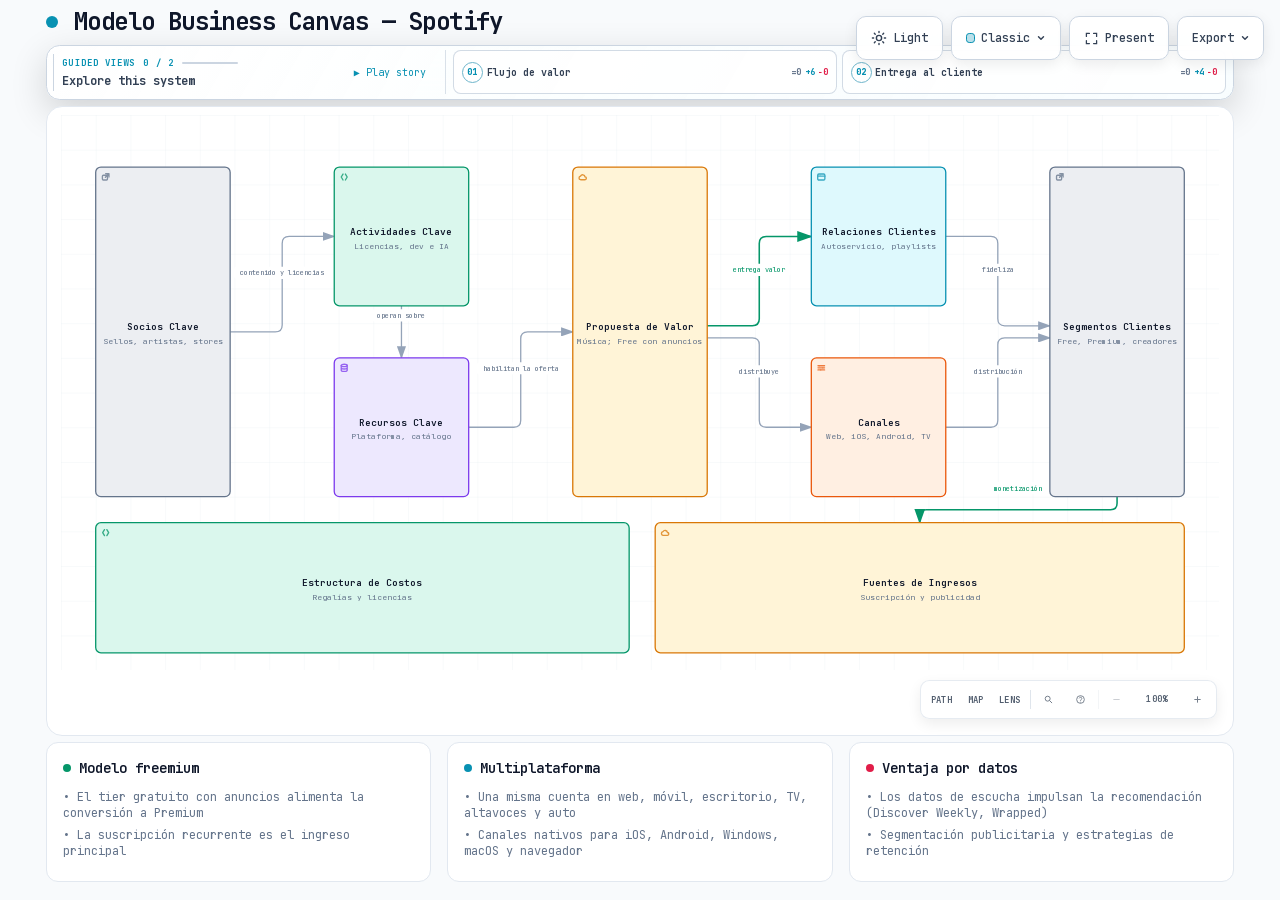
==== commit 73dd68fc: "feat(practica03): lienzo de Spotify, prompts iterados y salidas de visual-check" ====
--- a/Practica03/spotify-canvas.html
+++ b/Practica03/spotify-canvas.html
@@ -4,7 +4,7 @@
   <meta charset="UTF-8">
   <meta name="viewport" content="width=device-width, initial-scale=1.0">
   <meta name="generator" content="archify 2.17.0-dev.1">
-  <title>Business Model Canvas — Spotify Diagram</title>
+  <title>Modelo Business Canvas — Spotify Diagram</title>
   <script>
     // Resolve the theme before first paint so light-preference users don't
     // see a dark flash. The toolbar script below re-applies with UI state.
@@ -5081,11 +5081,11 @@
            data-preset-badge-blueprint="BLUEPRINT / REV 01"
            data-preset-badge-editorial="EDITORIAL / FIELD NOTE">
         <div class="pulse-dot"></div>
-        <h1>Business Model Canvas — Spotify</h1>
+        <h1>Modelo Business Canvas — Spotify</h1>
       </div>
     </div>
 
-    <script id="archify-guided-views-data" type="application/json">[{"id":"oferta","label":"Construcción de la oferta","focus":["partners","activities","resources","value"],"note":"Los socios y las actividades producen los recursos que hacen posible la propuesta de valor."},{"id":"entrega","label":"Entrega al cliente","focus":["value","relations","channels","segments"],"note":"La propuesta de valor viaja por canales y relaciones hasta cada segmento de clientes."},{"id":"dinero","label":"Costos e ingresos","focus":["segments","revenue","costs"],"note":"Los segmentos se monetizan por suscripción y publicidad, y ese ingreso financia la estructura de costos."}]</script>
+    <script id="archify-guided-views-data" type="application/json">[{"id":"flujo-valor","label":"Flujo de valor","focus":["partners","activities","resources","value","segments","revenue"],"note":"Cómo los socios y recursos se convierten en oferta, clientes e ingresos."},{"id":"entrega-cliente","label":"Entrega al cliente","focus":["value","relations","channels","segments"],"note":"La propuesta de valor llega al cliente mediante canales y relaciones."}]</script>
 
     <script id="archify-i18n-data" type="application/json">{"locale":"en","messages":{"viewer.kind.frontend":"Frontend","viewer.kind.backend":"Backend","viewer.kind.database":"Database","viewer.kind.cloud":"Cloud","viewer.kind.security":"Security","viewer.kind.messagebus":"Message bus","viewer.kind.external":"External","viewer.kind.neutral":"Neutral","viewer.kind.node":"Node","viewer.kind.start":"Start","viewer.kind.active":"Active","viewer.kind.waiting":"Waiting","viewer.kind.decision":"Decision","viewer.kind.success":"Success","viewer.kind.failure":"Failure","viewer.toolbar.actions":"Diagram actions","viewer.theme.toggle.title":"Toggle theme (T)","viewer.theme.toggle":"Toggle color theme","viewer.theme.dark":"Dark","viewer.theme.light":"Light","viewer.preset.choose.title":"Choose visual style (S cycles)","viewer.preset.choose":"Choose visual style","viewer.preset.style":"Style","viewer.preset.menu":"Visual style","viewer.preset.identity":"Visual identity","viewer.preset.cycles":"S cycles","viewer.preset.classic":"Classic","viewer.preset.classic.short":"Classic","viewer.preset.classic.hint":"Stable technical default","viewer.preset.flow":"Signal Flow","viewer.preset.flow.short":"Flow","viewer.preset.flow.hint":"Motion-forward presentation","viewer.preset.blueprint":"Blueprint","viewer.preset.blueprint.hint":"Engineering review","viewer.preset.editorial":"Editorial","viewer.preset.editorial.hint":"Publication and launch notes","viewer.preset.badge.signalFlow":"SIGNAL FLOW","viewer.preset.badge.blueprint":"BLUEPRINT / REV 01","viewer.preset.badge.editorial":"EDITORIAL / FIELD NOTE","viewer.preset.badge.editorialPlate":"ARCHIFY / PLATE 04","viewer.preset.current":"Visual style: {style}. Choose visual style","viewer.motion.live":"Live","viewer.motion.still":"Still","viewer.motion.pause":"Pause motion","viewer.motion.resume":"Resume motion","viewer.motion.reduced":"Motion paused by reduced-motion preference","viewer.motion.hidden":"Motion paused while this page is hidden","viewer.motion.yielding":"Pause motion; currently yielding to {owner}","viewer.motion.yielding.title":"Live preview enabled · yielding to {owner}","viewer.owner.story":"the guided story","viewer.owner.chapter":"the active chapter","viewer.owner.chapterPreview":"the chapter delta preview","viewer.owner.handoff":"the chapter handoff","viewer.owner.route":"Route Probe","viewer.owner.lens":"Semantic Lens","viewer.owner.relationship":"Relationship Preview","viewer.owner.intent":"Intent Trace","viewer.owner.focus":"semantic focus","viewer.owner.legend":"legend preview","viewer.owner.reader":"reader interaction","viewer.present.enter":"Enter presentation stage","viewer.present.enter.title":"Presentation stage (F)","viewer.present.exit":"Exit presentation stage","viewer.present.exit.title":"Exit presentation stage (F or Escape)","viewer.present.present":"Present","viewer.present.exit.label":"Exit","viewer.export.button":"Export","viewer.export.button.title":"Export diagram (E)","viewer.export.diagram":"Export diagram","viewer.export.menu":"Export","viewer.export.subtitle":"Portable, clean outputs","viewer.export.share":"Share","viewer.export.shareCard":"Share Card","viewer.export.routeShareCard":"Route Share Card","viewer.export.reachShareCard":"Reach Share Card","viewer.export.copyShareCard":"Copy Share Card","viewer.export.copyDiagram":"Copy diagram","viewer.export.clipboardPng":"PNG to clipboard","viewer.export.raster":"Raster images","viewer.export.image":"Image","viewer.export.lossless":"Lossless image","viewer.export.compact":"Compact image","viewer.export.modern":"Modern image","viewer.export.vectorMotion":"Vector and motion","viewer.export.vectorMotion.heading":"Vector \u0026 motion","viewer.export.editable":"Editable vector","viewer.export.motion6s":"6s motion","viewer.export.unsupported":"Not supported by this browser","viewer.export.clipboardUnsupported":"Clipboard image write not supported by this browser","viewer.export.clipboardUnsupported.period":"Clipboard image write not supported by this browser.","viewer.export.clipboardUnsupported.short":"Clipboard image write not supported in this browser.","viewer.export.motionUnavailable":"Motion capture unavailable in this browser","viewer.export.webmUnavailable":"WebM unavailable in this browser","viewer.export.failed":"Export failed: {message}","viewer.export.unknownVariant":"Unknown Share Card variant: {variant}","viewer.export.routeRequired":"Trace a route before exporting a Route Share Card","viewer.export.reachRequired":"Trace authored reach before exporting a Reach Share Card","viewer.export.unknown":"unknown","viewer.export.routeFailed":"Route Share Card export failed: {message}","viewer.export.reachFailed":"Reach Share Card export failed: {message}","viewer.export.copyFailed":"Copy failed: {message}","viewer.export.copiedPng":"Copied PNG to clipboard","viewer.export.copiedShare":"Copied Share Card","viewer.export.downloadedShare":"Downloaded Share Card","viewer.export.downloadedRoute":"Downloaded Route Share Card","viewer.export.downloadedReach":"Downloaded Reach Share Card","viewer.export.downloadedWebm":"Downloaded WebM","viewer.export.recording":"Recording 6 seconds of motion…","viewer.export.card.routeSummary.one":"Route: {source} → {target} · {count} directed hop","viewer.export.card.routeSummary.other":"Route: {source} → {target} · {count} directed hops","viewer.export.card.reachSummary":"Authored {direction} from {origin} · {nodes} · {links} · max {hops}","viewer.export.card.node.one":"{count} node","viewer.export.card.node.other":"{count} nodes","viewer.export.card.link.one":"{count} link","viewer.export.card.link.other":"{count} links","viewer.export.card.hop.one":"{count} hop","viewer.export.card.hop.other":"{count} hops","viewer.export.card.routeBadge":"ARCHIFY · ROUTE · {hops}","viewer.export.card.reachBadge":"ARCHIFY · {direction} REACH","viewer.export.card.defaultBadge":"ARCHIFY · {preset} · {theme}","viewer.export.direction.upstream":"Upstream","viewer.export.direction.downstream":"Downstream","viewer.export.error.canvasUnavailable":"Canvas unavailable for {label}","viewer.export.error.contextUnavailable":"2D canvas context unavailable for {label}","viewer.export.error.toBlobUnavailable":"canvas.toBlob unavailable for {label}","viewer.export.error.toBlobNull":"canvas.toBlob returned no data for {label}","viewer.export.error.variantsCombined":"Share Card variants cannot be combined","viewer.export.error.viewerState":"Share Card export could not remove temporary viewer state","viewer.export.error.routeState":"Route Card export could not preserve the resolved route safely","viewer.export.error.reachState":"Reach Card export could not preserve authored reach safely","viewer.export.error.webmRequirements":"WebM motion export requires a trace animation and browser MediaRecorder support","viewer.export.error.mediaRecorder":"MediaRecorder failed","viewer.export.error.emptyWebm":"MediaRecorder produced an empty WebM","viewer.export.error.webmBackground":"SVG background could not be loaded for WebM export","viewer.guided.region":"Guided diagram views","viewer.guided.previous":"Previous guided view","viewer.guided.previous.title":"Previous guided view ([)","viewer.guided.next":"Next guided view","viewer.guided.next.title":"Next guided view (])","viewer.guided.views":"Guided views","viewer.guided.explore":"Explore this system","viewer.guided.intro":"Step through curated paths without changing the source diagram.","viewer.guided.trail":"Story trail","viewer.guided.beat":"Beat","viewer.guided.nextBeat":"Next","viewer.guided.play":"Play guided story","viewer.guided.play.title":"Play guided story (P)","viewer.guided.pause":"Pause guided story","viewer.guided.pause.title":"Pause guided story (P)","viewer.guided.replay":"Replay guided story","viewer.guided.replay.title":"Replay guided story (P)","viewer.guided.playStory":"Play story","viewer.guided.pauseStory":"Pause","viewer.guided.replayStory":"Replay story","viewer.guided.motionUnavailable":"Story playback unavailable while motion is Still","viewer.guided.enableMotion":"Switch motion to Live to play the guided story","viewer.guided.selectBeatLink":"Select a Story Beat to copy its exact link","viewer.guided.copyMoment":"Copy moment","viewer.guided.momentCopied":"Moment link copied","viewer.guided.momentCopyFailed":"Could not copy story moment link","viewer.guided.copied":"Copied","viewer.guided.copyFailed":"Copy failed","viewer.guided.showAll":"Show all","viewer.guided.showAll.aria":"Show entire diagram","viewer.guided.chapters":"Story chapters","viewer.guided.storyTrail":"Story trail for {label}: {count} beats","viewer.guided.chapter.open":"Open chapter {index} of {total}: {label}, {count} stops","viewer.guided.chapter.current":"Current chapter {index} of {total}: {label}, {count} stops","viewer.guided.chapter.selectedNodes":"{count} selected nodes","viewer.guided.chapter.stops":"{count} stops","viewer.guided.chapter.stop.one":"{count} stop","viewer.guided.chapter.stop.other":"{count} stops","viewer.guided.chapter.current.title":"{label} — current chapter, {count} stops","viewer.guided.chapter.delta.expanded":"{stay} stay, {enter} enter, {leave} leave","viewer.guided.chapter.delta.aria":"Open chapter {index} of {total}: {label}. Chapter focus delta: {delta}","viewer.guided.chapter.delta.title":"{label} — {delta} chapter focus","viewer.guided.handoff":"{from} → {to} · via {label}","viewer.guided.share.chapter":"Chapter {index} / {total}","viewer.guided.share.initial":"Chapter 01 / 01","viewer.guided.share.default":"Guided chapter","viewer.guided.state.ready":"Ready","viewer.guided.state.playing":"Playing","viewer.guided.state.settled":"Settled","viewer.guided.state.paused":"Paused","viewer.guided.state.pinned":"Pinned","viewer.guided.state.still":"Still","viewer.guided.share.step":"Step {index} / {total} · {label}","viewer.guided.share.staticMoment":"{step} · Static moment","viewer.guided.share.complete":"{count} steps complete · {note}","viewer.guided.share.settled":"Path settled for reading.","viewer.guided.share.staticPath":"{count} steps · Static path","viewer.guided.share.ready":"{count} steps · Ready","viewer.guided.share.aria":"{state} chapter {index} of {total}: {label}. {beat}. {route}","viewer.guided.beat.start":"Beat {index} / {total} · {label} · starting point","viewer.guided.beat.forward":"Beat {index} / {total} · {from} → {to}","viewer.guided.beat.reverse":"Beat {index} / {total} · {from} → {to} · reverse authored link","viewer.guided.beat.multiple":"Beat {index} / {total} · {from} ⇄ {to} · {count} authored links","viewer.guided.beat.group":"Beat {index} / {total} · {from} · {to} · grouped · no direct link","viewer.guided.beat.aria.prefix":"Story beat {index} of {total}: {label}. ","viewer.guided.beat.aria.start":"Starting point.","viewer.guided.beat.aria.forward":"From {from} through one authored forward relationship.","viewer.guided.beat.aria.reverse":"From {from}; the authored relationship points from {to} to {from}.","viewer.guided.beat.aria.multiple":"From {from} through {count} authored relationships; shown without arbitrary motion.","viewer.guided.beat.aria.group":"Grouped from {from} with no direct authored relationship.","viewer.guided.caption.start":"Starting point","viewer.guided.caption.grouped":"Grouped transition · no direct authored link","viewer.guided.caption.more":" +{count} more","viewer.guided.caption.reverse":"Reverse authored relationship","viewer.guided.caption.relationships":"{count} authored relationships","viewer.guided.caption.relationship":"Authored relationship","viewer.guided.caption.direction":"authored direction: {from} → {to}","viewer.guided.caption.starting":"Authored starting point","viewer.guided.beatLink":"Copy link to current story moment: Beat {index} of {total}: {label}","viewer.guided.noStory":"This diagram has no authored guided story.","viewer.guide.eyebrow":"Diagram guide","viewer.guide.close":"Close diagram guide","viewer.guide.inspecting":"Inspecting compiled semantics","viewer.guide.actions":"Diagram exploration actions","viewer.guide.find":"Find any node","viewer.guide.find.hint":"Search labels, responsibilities, kinds, and stable IDs.","viewer.guide.route":"Trace a route","viewer.guide.route.aria":"Trace a directed route","viewer.guide.route.hint":"Ask how two semantic nodes connect in authored direction.","viewer.guide.map":"See the whole system","viewer.guide.map.hint":"Open Semantic Radar with a live viewport and stable nodes.","viewer.guide.lens":"Compare semantic kinds","viewer.guide.lens.hint":"Count roles, reveal their traffic, and compare direct authored links.","viewer.guide.story":"Play the guided story","viewer.guide.story.hint":"Walk the authored chapters and real relationships.","viewer.guide.present":"Enter Presentation Stage","viewer.guide.present.hint":"Give the live diagram the viewport without changing export.","viewer.guide.shortcuts":"Additional keyboard shortcuts","viewer.guide.shortcut.export":"Export","viewer.guide.shortcut.theme":"Theme","viewer.guide.shortcut.style":"Style","viewer.guide.shortcut.reset":"Reset","viewer.guide.shortcut.zoomIn":"Zoom in","viewer.guide.shortcut.zoomOut":"Zoom out","viewer.guide.shortcut.close":"Close","viewer.guide.facts":"{nodes} · {relationships} · {views}","viewer.guide.fact.node.one":"{count} semantic node","viewer.guide.fact.node.other":"{count} semantic nodes","viewer.guide.fact.relationship.one":"{count} relationship","viewer.guide.fact.relationship.other":"{count} relationships","viewer.guide.fact.view.one":"{count} guided view","viewer.guide.fact.view.other":"{count} guided views","viewer.guide.story.available.one":"Walk {count} authored chapter and its real relationships.","viewer.guide.story.available.other":"Walk {count} authored chapters and their real relationships.","viewer.guide.story.unavailable":"No authored guided story in this diagram.","viewer.guide.open":"Open diagram guide","viewer.guide.noStory":"This diagram has no authored guided story.","viewer.finder.title":"Find a node","viewer.finder.close":"Close node finder","viewer.finder.placeholder":"Search labels or IDs","viewer.finder.search":"Search diagram nodes","viewer.finder.results":"Diagram nodes","viewer.finder.empty":"No matching nodes","viewer.finder.result.focus":"Focus {label}","viewer.finder.result.routeStart":"Choose {label} as route start","viewer.finder.result.routeTarget":"Choose {label} as route destination, {links}","viewer.finder.status.empty":"No matching nodes","viewer.finder.status.count.one":"{count} matching node","viewer.finder.status.count.other":"{count} matching nodes","viewer.finder.noun.nodes":"nodes","viewer.finder.link.one":"{count} link","viewer.finder.link.other":"{count} links","viewer.finder.result.focus.one":"Focus {label}, {count} related connection","viewer.finder.result.focus.other":"Focus {label}, {count} related connections","viewer.finder.status.filtered":"{visible} of {available} {noun}","viewer.finder.status.all":"{available} {noun}","viewer.passport.eyebrow":"Semantic passport","viewer.passport.metadata":"Node metadata","viewer.passport.evidence":"Verified source evidence","viewer.passport.verified":"Verified source","viewer.passport.verificationScope":"Verified against local Git at the pinned revision. Remote access has not been checked.","viewer.passport.reach":"Authored reach","viewer.passport.reach.trace":"Trace authored reachability","viewer.passport.upstream":"Upstream","viewer.passport.downstream":"Downstream","viewer.passport.upstream.trace":"Trace upstream authored reachability","viewer.passport.downstream.trace":"Trace downstream authored reachability","viewer.passport.close":"Close semantic passport","viewer.passport.copy":"Copy link","viewer.passport.copy.focus":"Copy link to focused node","viewer.passport.relations":"Relations","viewer.passport.relations.show":"Show connected relationships","viewer.passport.relations.hide":"Hide connected relationships","viewer.passport.relations.list":"Connected relationships","viewer.passport.copyRelation":"Copy relation","viewer.passport.copyNode":"Copy node","viewer.passport.copyPinned":"Copy link to pinned relationship","viewer.passport.copySource":"Copy link to source node","viewer.passport.copy.focused.success":"Focused node link copied","viewer.passport.copy.pinned.success":"Pinned relationship link copied","viewer.passport.copy.focused.failed":"Could not copy focused node link","viewer.passport.copy.pinned.failed":"Could not copy pinned relationship link","viewer.passport.relationship.none":"No connected relationships","viewer.passport.relationship.count.one":"{count} relation","viewer.passport.relationship.count.other":"{count} relations","viewer.passport.relationship.show.one":"Show {count} connected relationship","viewer.passport.relationship.show.other":"Show {count} connected relationships","viewer.passport.relationship.summary":"{out} outgoing · {in} incoming{loops}","viewer.passport.relationship.loops":" · {count} loop","viewer.passport.relationship.explorer":"Direct relationship explorer","viewer.passport.relationship.help":"Use arrow keys to explore relationships. Press Enter or Space to pin details; Escape clears.","viewer.passport.relationship.loopsBack":"loops back","viewer.passport.relationship.connectsTo":"connects to","viewer.passport.relationship.connectsFrom":"connects from","viewer.passport.relationship.pinned":"Pinned relationship · {from} → {to} · {label}","viewer.passport.relationship.inspect":"Inspect relationship {index} of {total}: {from} to {to}, {label}. Press Enter for details.","viewer.passport.relationship.group.out":"Outgoing","viewer.passport.relationship.group.in":"Incoming","viewer.passport.relationship.group.loop":"Self loops","viewer.passport.relationship.row":"{group}: {relationship}, {neighbor}","viewer.passport.relationship.direction.out":"OUT →","viewer.passport.relationship.direction.in":"← IN","viewer.passport.relationship.direction.loop":"LOOP","viewer.passport.sourceCount.one":"{count} verified source reference","viewer.passport.sourceCount.other":"{count} verified source references","viewer.passport.sourceMarker":"SRC","viewer.passport.beacon.one":"{count} verified source; focus this node to inspect","viewer.passport.beacon.other":"{count} verified sources; focus this node to inspect","viewer.passport.repository.open":"Open verified repository revision {revision}","viewer.passport.source.open":"Open verified source {path} at revision {revision}","viewer.passport.source.openLink":"Open ↗","viewer.passport.reach.upstream.one":"Trace {count} upstream authored node","viewer.passport.reach.upstream.other":"Trace {count} upstream authored nodes","viewer.passport.reach.downstream.one":"Trace {count} downstream authored node","viewer.passport.reach.downstream.other":"Trace {count} downstream authored nodes","viewer.passport.reach.noUpstream":"No upstream authored nodes","viewer.passport.reach.noDownstream":"No downstream authored nodes","viewer.passport.reach.status":"{direction} · {nodes} nodes · {links} links · max {hops} hops","viewer.route.eyebrow":"Route probe","viewer.route.start":"Choose a start node","viewer.route.start.find":"Find start","viewer.route.start.find.aria":"Find a route start","viewer.route.copy":"Copy link","viewer.route.copy.aria":"Copy link to traced route","viewer.route.clear":"Clear","viewer.route.clear.aria":"Clear route probe","viewer.route.traced":"Traced route","viewer.route.pickTwo":"Pick two semantic nodes on the diagram","viewer.route.pickOne":"Pick a semantic node on the diagram","viewer.route.controls":"Route journey controls","viewer.route.previous":"Previous route position","viewer.route.play":"Play route journey","viewer.route.pause":"Pause route journey","viewer.route.replay":"Replay route journey","viewer.route.next":"Next route position","viewer.route.journey":"Journey","viewer.route.pause.label":"Pause","viewer.route.replay.label":"Replay","viewer.route.overview":"Overview","viewer.route.overview.aria":"Show complete route overview","viewer.route.instructions":"Choose the source, then the destination. Direction matters.","viewer.route.destination":"Choose a destination from {label}","viewer.route.destination.find":"Find target","viewer.route.destination.find.aria":"Find a reachable route destination","viewer.route.differentDestination":"Choose a different destination","viewer.route.distinct":"A route needs two distinct semantic nodes.","viewer.route.unreachable":"No directed route to {label}","viewer.route.unreachable.detail":"{target} is not reachable from {source}. Pick a highlighted destination.","viewer.route.start.instructions":"Select the source. The next step will reveal only directed destinations.","viewer.route.copy.success":"Traced route link copied","viewer.route.copy.failed":"Could not copy traced route link","viewer.route.position":"Route position {index} of {total}: {label}","viewer.route.step":"Step {index} of {total} · {phase} · {label}","viewer.route.motionRequired":"Automatic journey requires Live motion","viewer.route.trigger.clear":"Clear traced route","viewer.route.overview.status":"{nodes} · {hops} · shortest authored route","viewer.route.overview.node.one":"{count} node","viewer.route.overview.node.other":"{count} nodes","viewer.route.overview.hop.one":"{count} directed hop","viewer.route.overview.hop.other":"{count} directed hops","viewer.route.phase.playing":"Playing","viewer.route.phase.complete":"Complete","viewer.route.phase.inspecting":"Inspecting","viewer.route.destination.count.one":"{count} directed destination available. Pick a highlighted node.","viewer.route.destination.count.other":"{count} directed destinations available. Pick a highlighted node.","viewer.route.noOutgoing":"No outgoing route starts here. Clear and choose another source.","viewer.route.result.title":"{source} to {target}","viewer.route.finder.source.title":"Choose route start","viewer.route.finder.source.placeholder":"Search route sources","viewer.route.finder.source.empty":"No matching route sources","viewer.route.finder.source.results":"Nodes that can start a route","viewer.route.finder.source.noun":"route sources","viewer.route.finder.source.badge":"start","viewer.route.finder.target.title":"Destination from {label}","viewer.route.finder.target.placeholder":"Search reachable destinations","viewer.route.finder.target.empty":"No matching reachable destinations","viewer.route.finder.target.results":"Reachable route destinations","viewer.route.finder.target.noun":"reachable destinations","viewer.route.hop.one":"{count} hop","viewer.route.hop.other":"{count} hops","viewer.lens.eyebrow":"Semantic lens","viewer.lens.title":"Compare system roles","viewer.lens.close":"Close semantic lens","viewer.lens.instruction":"Choose up to two semantic kinds. One reveals its real traffic; two compare only direct authored relationships.","viewer.lens.kinds":"Semantic kinds","viewer.lens.choose":"Choose a kind to inspect its nodes and touching relationships.","viewer.lens.copy":"Copy link to semantic lens","viewer.lens.clear":"Clear semantic lens","viewer.lens.open":"Open semantic lens","viewer.lens.openActive":"Open active semantic lens","viewer.lens.legend":"Semantic legend","viewer.lens.legend.inspect.one":"Inspect {label}, {count} node","viewer.lens.legend.inspect.other":"Inspect {label}, {count} nodes","viewer.lens.kind.count.one":"{label}, {count} node","viewer.lens.kind.count.other":"{label}, {count} nodes","viewer.lens.compare.one":"{first} → {second}: {forward} · {second} → {first}: {reverse} · {count} direct relationship","viewer.lens.compare.other":"{first} → {second}: {forward} · {second} → {first}: {reverse} · {count} direct relationships","viewer.lens.single":"{nodes} · {relationships} · connected peers remain visible","viewer.lens.node.one":"{count} {label} node","viewer.lens.node.other":"{count} {label} nodes","viewer.lens.relationship.one":"{count} touching relationship","viewer.lens.relationship.other":"{count} touching relationships","viewer.radar.title":"Semantic radar","viewer.radar.building":"Building overview","viewer.radar.openFull":"Open full semantic radar","viewer.radar.open":"Open radar","viewer.radar.close":"Close semantic radar","viewer.radar.surface":"Diagram overview. Click a node to focus it, or use arrow keys to pan.","viewer.radar.click":"Click node","viewer.radar.drag":"Drag to pan","viewer.radar.space":"Semantic radar needs more MAP space.","viewer.radar.nodes":"Semantic diagram radar nodes","viewer.radar.focus":"Focus {label} from Semantic Radar","viewer.radar.status":"{count} nodes · {viewport}","viewer.radar.fullMap":"{count} nodes · full map","viewer.radar.compacted":"Radar compacted to avoid covering the Semantic Passport or MAP controls.","viewer.radar.cancelWaiting":"Cancel semantic radar waiting for more MAP space","viewer.radar.needsSpace":"Semantic radar needs more visible MAP space","viewer.radar.viewport.full":"full map","viewer.radar.viewport.width":"{percent}% width","viewer.radar.viewport.scale":"{percent}% viewport","viewer.nav.controls":"Diagram view controls","viewer.nav.route":"Trace a directed route","viewer.nav.route.title":"Trace route (R)","viewer.nav.route.short":"PATH","viewer.nav.radar":"Open semantic radar","viewer.nav.radar.title":"Semantic radar (M)","viewer.nav.radar.short":"MAP","viewer.nav.lens":"Open semantic lens","viewer.nav.lens.title":"Semantic lens (L)","viewer.nav.lens.short":"LENS","viewer.nav.find":"Find a node","viewer.nav.find.title":"Find a node (/)","viewer.nav.guide":"Open diagram guide","viewer.nav.guide.title":"Diagram guide (?)","viewer.nav.zoomOut":"Zoom out","viewer.nav.zoomOut.title":"Zoom out (-)","viewer.nav.reset":"Reset diagram view","viewer.nav.reset.title":"Reset view (0)","viewer.nav.read":"READ","viewer.nav.zoomIn":"Zoom in","viewer.nav.zoomIn.title":"Zoom in (+)","viewer.nav.camera":"{hint}. Reset diagram view","viewer.nav.camera.title":"{semantic}{hint} · reset view (0)","viewer.nav.camera.semantic":"Semantic camera active · ","viewer.nav.level.map":"MAP","viewer.nav.level.read":"READ","viewer.nav.level.full":"FULL","viewer.nav.level.auto":"AUTO","viewer.nav.detail.map":"Zoom in to reveal relationship labels and node context","viewer.nav.detail.read":"Zoom in again to reveal tags and annotations","viewer.nav.detail.full":"Full diagram detail","viewer.intent.summary":"{label}. {out} outgoing, {in} incoming{loops}. {total} connections. Press Enter for details.","viewer.intent.loops":", {count} self loop","viewer.common.copied":"Copied","viewer.common.copyFailed":"Copy failed","viewer.common.copyLink":"Copy link","viewer.common.clear":"Clear","viewer.common.close":"Close"}}</script>
     <div class="guided-views no-print" id="guided-views" hidden aria-label="Guided diagram views">
@@ -5130,8 +5130,8 @@
     <!-- Main Diagram -->
     <div class="diagram-container" data-detail-level="read"
          data-preset-badge-editorial-plate="ARCHIFY / PLATE 04">
-      <svg viewBox="0 0 1350 690" role="img" lang="en" aria-labelledby="archify-diagram-title archify-diagram-description" data-animation="trace" data-preset="classic" data-quality-profile="showcase">
-        <title id="archify-diagram-title">Business Model Canvas — Spotify</title>
+      <svg viewBox="0 0 1335 640" role="img" lang="en" aria-labelledby="archify-diagram-title archify-diagram-description" data-preset="classic" data-quality-profile="showcase">
+        <title id="archify-diagram-title">Modelo Business Canvas — Spotify</title>
         <desc id="archify-diagram-description">An architecture diagram generated by Archify.</desc>
         <!-- Definitions -->
         <defs>
@@ -5159,165 +5159,156 @@
 
 
         <!-- Connection paths (before components for correct z-order) -->
-        <path data-edge-from="partners" data-edge-to="activities" data-edge-label="entregan contenido" data-edge-key="0" data-edge-id="partners-activities" data-composition-points="192,245;252,245;252,125;312,125" d="M 192 245 L 244 245 Q 252 245 252 237 L 252 133 Q 252 125 260 125 L 312 125" class="a-default" data-animate="edge" style="--step:0" stroke-width="1.5" marker-end="url(#arrowhead)"/>
-        <path data-edge-from="activities" data-edge-to="resources" data-edge-label="operan sobre" data-edge-key="1" data-edge-id="activities-resources" data-composition-points="393,220;393,270" d="M 393 220 L 393 270" class="a-default" data-animate="edge" style="--step:1" stroke-width="1.5" marker-end="url(#arrowhead)"/>
-        <path data-edge-from="resources" data-edge-to="value" data-edge-label="habilitan la oferta" data-edge-key="2" data-edge-id="resources-value" data-composition-points="474,365;534,365;534,245;594,245" d="M 474 365 L 526 365 Q 534 365 534 357 L 534 253 Q 534 245 542 245 L 594 245" class="a-default" data-animate="edge" style="--step:2" stroke-width="1.5" marker-end="url(#arrowhead)"/>
-        <path data-edge-from="value" data-edge-to="relations" data-edge-label="entrega valor" data-edge-key="3" data-edge-id="value-relations" data-composition-points="756,238;816,238;816,125;876,125" d="M 756 238 L 808 238 Q 816 238 816 230 L 816 133 Q 816 125 824 125 L 876 125" class="a-emphasis" data-animate="edge" style="--step:3" stroke-width="1.8" marker-end="url(#arrowhead-emphasis)"/>
-        <path data-edge-from="value" data-edge-to="channels" data-edge-label="distribuye" data-edge-key="4" data-edge-id="value-channels" data-composition-points="756,252;816,252;816,365;876,365" d="M 756 252 L 808 252 Q 816 252 816 260 L 816 357 Q 816 365 824 365 L 876 365" class="a-default" data-animate="edge" style="--step:4" stroke-width="1.5" marker-end="url(#arrowhead)"/>
-        <path data-edge-from="relations" data-edge-to="segments" data-edge-label="fideliza" data-edge-key="5" data-edge-id="relations-segments" data-composition-points="1038,125;1098,125;1098,238;1158,238" d="M 1038 125 L 1090 125 Q 1098 125 1098 133 L 1098 230 Q 1098 238 1106 238 L 1158 238" class="a-default" data-animate="edge" style="--step:5" stroke-width="1.5" marker-end="url(#arrowhead)"/>
-        <path data-edge-from="channels" data-edge-to="segments" data-edge-label="distribución" data-edge-key="6" data-edge-id="channels-segments" data-composition-points="1038,365;1098,365;1098,252;1158,252" d="M 1038 365 L 1090 365 Q 1098 365 1098 357 L 1098 260 Q 1098 252 1106 252 L 1158 252" class="a-default" data-animate="edge" style="--step:6" stroke-width="1.5" marker-end="url(#arrowhead)"/>
-        <path data-edge-from="segments" data-edge-to="revenue" data-edge-label="monetización" data-edge-key="7" data-edge-id="segments-revenue" data-composition-points="1239,460;1239,485;1040,485;1040,510" d="M 1239 460 L 1239 477 Q 1239 485 1231 485 L 1048 485 Q 1040 485 1040 493 L 1040 510" class="a-emphasis" data-animate="edge" style="--step:7" stroke-width="1.8" marker-end="url(#arrowhead-emphasis)"/>
+        <path data-edge-from="partners" data-edge-to="activities" data-edge-label="contenido y licencias" data-edge-key="0" data-edge-id="partners-activities" data-composition-points="195,250;255,250;255,140;315,140" d="M 195 250 L 247 250 Q 255 250 255 242 L 255 148 Q 255 140 263 140 L 315 140" class="a-default" stroke-width="1.5" marker-end="url(#arrowhead)"/>
+        <path data-edge-from="activities" data-edge-to="resources" data-edge-label="operan sobre" data-edge-key="1" data-edge-id="activities-resources" data-composition-points="392.5,220;392.5,280" d="M 392.5 220 L 392.5 280" class="a-default" stroke-width="1.5" marker-end="url(#arrowhead)"/>
+        <path data-edge-from="resources" data-edge-to="value" data-edge-label="habilitan la oferta" data-edge-key="2" data-edge-id="resources-value" data-composition-points="470,360;530,360;530,250;590,250" d="M 470 360 L 522 360 Q 530 360 530 352 L 530 258 Q 530 250 538 250 L 590 250" class="a-default" stroke-width="1.5" marker-end="url(#arrowhead)"/>
+        <path data-edge-from="value" data-edge-to="relations" data-edge-label="entrega valor" data-edge-key="3" data-edge-id="value-relations" data-composition-points="745,243;805,243;805,140;865,140" d="M 745 243 L 797 243 Q 805 243 805 235 L 805 148 Q 805 140 813 140 L 865 140" class="a-emphasis" stroke-width="1.8" marker-end="url(#arrowhead-emphasis)"/>
+        <path data-edge-from="value" data-edge-to="channels" data-edge-label="distribuye" data-edge-key="4" data-edge-id="value-channels" data-composition-points="745,257;805,257;805,360;865,360" d="M 745 257 L 797 257 Q 805 257 805 265 L 805 352 Q 805 360 813 360 L 865 360" class="a-default" stroke-width="1.5" marker-end="url(#arrowhead)"/>
+        <path data-edge-from="relations" data-edge-to="segments" data-edge-label="fideliza" data-edge-key="5" data-edge-id="relations-segments" data-composition-points="1020,140;1080,140;1080,243;1140,243" d="M 1020 140 L 1072 140 Q 1080 140 1080 148 L 1080 235 Q 1080 243 1088 243 L 1140 243" class="a-default" stroke-width="1.5" marker-end="url(#arrowhead)"/>
+        <path data-edge-from="channels" data-edge-to="segments" data-edge-label="distribución" data-edge-key="6" data-edge-id="channels-segments" data-composition-points="1020,360;1080,360;1080,257;1140,257" d="M 1020 360 L 1072 360 Q 1080 360 1080 352 L 1080 265 Q 1080 257 1088 257 L 1140 257" class="a-default" stroke-width="1.5" marker-end="url(#arrowhead)"/>
+        <path data-edge-from="segments" data-edge-to="revenue" data-edge-label="monetización" data-edge-key="7" data-edge-id="segments-revenue" data-composition-points="1217.5,440;1217.5,455;990,455;990,470" d="M 1217.5 440 L 1217.5 447.5 Q 1217.5 455 1210 455 L 997.5 455 Q 990 455 990 462.5 L 990 470" class="a-emphasis" stroke-width="1.8" marker-end="url(#arrowhead-emphasis)"/>
 
         <!-- Components -->
-        <g id="node-partners" data-node-id="partners" data-node-label="Socios Clave" tabindex="0" role="button" aria-label="Focus Socios Clave, Sellos, artistas y podcasters, Architecture component" aria-pressed="false" data-node-kind="external" data-node-sublabel="Sellos, artistas y podcasters" data-node-tag="GMF, Warner, Universal, Sony, app stores" data-node-context="Architecture component">
-          <title>Socios Clave · Sellos, artistas y podcasters · Architecture component · GMF, Warner, Universal, Sony, app stores</title>
-          <rect x="30" y="30" width="162" height="430" rx="6" class="c-mask"/>
-          <rect x="30" y="30" width="162" height="430" rx="6" class="c-external" data-animate="node" style="--step:0" stroke-width="1.5"/>
-          <g aria-hidden="true" data-semantic-sigil="external" class="semantic-sigil s-external" transform="translate(36 36) scale(0.6875)">
+        <g id="node-partners" data-node-id="partners" data-node-label="Socios Clave" tabindex="0" role="button" aria-label="Focus Socios Clave, Sellos, artistas, stores, Architecture component" aria-pressed="false" data-node-kind="external" data-node-sublabel="Sellos, artistas, stores" data-node-context="Architecture component">
+          <title>Socios Clave · Sellos, artistas, stores · Architecture component</title>
+          <rect x="40" y="60" width="155" height="380" rx="6" class="c-mask"/>
+          <rect x="40" y="60" width="155" height="380" rx="6" class="c-external" stroke-width="1.5"/>
+          <g aria-hidden="true" data-semantic-sigil="external" class="semantic-sigil s-external" transform="translate(46 66) scale(0.6875)">
             <rect x="2.5" y="5" width="8.5" height="8" rx="1.5"/>
             <path d="M8 2.5h5.5V8M13.5 2.5 7.5 8.5"/>
           </g>
-          <text data-node-label="" data-detail-anchor="" x="111" y="243" class="t-primary" font-size="11" font-weight="600" text-anchor="middle">Socios Clave</text>
-        <text data-detail="context" x="111" y="259" class="t-muted" font-size="8.8" text-anchor="middle">Sellos, artistas y podcasters</text>
-        <text data-detail="fine" x="111" y="452" class="t-external" font-size="6.4" text-anchor="middle">GMF, Warner, Universal, Sony, app stores</text>
+          <text data-node-label="" data-detail-anchor="" x="117.5" y="248" class="t-primary" font-size="11" font-weight="600" text-anchor="middle">Socios Clave</text>
+        <text data-detail="context" x="117.5" y="264" class="t-muted" font-size="9" text-anchor="middle">Sellos, artistas, stores</text>
         </g>
 
-        <g id="node-activities" data-node-id="activities" data-node-label="Actividades Clave" tabindex="0" role="button" aria-label="Focus Actividades Clave, Licencias, apps e IA, Architecture component" aria-pressed="false" data-node-kind="backend" data-node-sublabel="Licencias, apps e IA" data-node-tag="Catálogo, algoritmos y publicidad" data-node-context="Architecture component">
-          <title>Actividades Clave · Licencias, apps e IA · Architecture component · Catálogo, algoritmos y publicidad</title>
-          <rect x="312" y="30" width="162" height="190" rx="6" class="c-mask"/>
-          <rect x="312" y="30" width="162" height="190" rx="6" class="c-backend" data-animate="node" style="--step:1" stroke-width="1.5"/>
-          <g aria-hidden="true" data-semantic-sigil="backend" class="semantic-sigil s-backend" transform="translate(318 36) scale(0.6875)">
+        <g id="node-activities" data-node-id="activities" data-node-label="Actividades Clave" tabindex="0" role="button" aria-label="Focus Actividades Clave, Licencias, dev e IA, Architecture component" aria-pressed="false" data-node-kind="backend" data-node-sublabel="Licencias, dev e IA" data-node-context="Architecture component">
+          <title>Actividades Clave · Licencias, dev e IA · Architecture component</title>
+          <rect x="315" y="60" width="155" height="160" rx="6" class="c-mask"/>
+          <rect x="315" y="60" width="155" height="160" rx="6" class="c-backend" stroke-width="1.5"/>
+          <g aria-hidden="true" data-semantic-sigil="backend" class="semantic-sigil s-backend" transform="translate(321 66) scale(0.6875)">
             <path d="M6 3 3 8l3 5M10 3l3 5-3 5"/>
           </g>
-          <text data-node-label="" data-detail-anchor="" x="393" y="123" class="t-primary" font-size="11" font-weight="600" text-anchor="middle">Actividades Clave</text>
-        <text data-detail="context" x="393" y="139" class="t-muted" font-size="9" text-anchor="middle">Licencias, apps e IA</text>
-        <text data-detail="fine" x="393" y="212" class="t-backend" font-size="7" text-anchor="middle">Catálogo, algoritmos y publicidad</text>
+          <text data-node-label="" data-detail-anchor="" x="392.5" y="138" class="t-primary" font-size="11" font-weight="600" text-anchor="middle">Actividades Clave</text>
+        <text data-detail="context" x="392.5" y="154" class="t-muted" font-size="9" text-anchor="middle">Licencias, dev e IA</text>
         </g>
 
-        <g id="node-resources" data-node-id="resources" data-node-label="Recursos Clave" tabindex="0" role="button" aria-label="Focus Recursos Clave, Catálogo, datos y CDN, Architecture component" aria-pressed="false" data-node-kind="database" data-node-sublabel="Catálogo, datos y CDN" data-node-tag="Cloud, CDN, talento, marcas y datos" data-node-context="Architecture component">
-          <title>Recursos Clave · Catálogo, datos y CDN · Architecture component · Cloud, CDN, talento, marcas y datos</title>
-          <rect x="312" y="270" width="162" height="190" rx="6" class="c-mask"/>
-          <rect x="312" y="270" width="162" height="190" rx="6" class="c-database" data-animate="node" style="--step:2" stroke-width="1.5"/>
-          <g aria-hidden="true" data-semantic-sigil="database" class="semantic-sigil s-database" transform="translate(318 276) scale(0.6875)">
+        <g id="node-resources" data-node-id="resources" data-node-label="Recursos Clave" tabindex="0" role="button" aria-label="Focus Recursos Clave, Plataforma, catálogo, Architecture component" aria-pressed="false" data-node-kind="database" data-node-sublabel="Plataforma, catálogo" data-node-context="Architecture component">
+          <title>Recursos Clave · Plataforma, catálogo · Architecture component</title>
+          <rect x="315" y="280" width="155" height="160" rx="6" class="c-mask"/>
+          <rect x="315" y="280" width="155" height="160" rx="6" class="c-database" stroke-width="1.5"/>
+          <g aria-hidden="true" data-semantic-sigil="database" class="semantic-sigil s-database" transform="translate(321 286) scale(0.6875)">
             <ellipse cx="8" cy="4" rx="5" ry="2"/>
             <path d="M3 4v8c0 1.1 2.2 2 5 2s5-.9 5-2V4M3 8c0 1.1 2.2 2 5 2s5-.9 5-2"/>
           </g>
-          <text data-node-label="" data-detail-anchor="" x="393" y="363" class="t-primary" font-size="11" font-weight="600" text-anchor="middle">Recursos Clave</text>
-        <text data-detail="context" x="393" y="379" class="t-muted" font-size="9" text-anchor="middle">Catálogo, datos y CDN</text>
-        <text data-detail="fine" x="393" y="452" class="t-database" font-size="7" text-anchor="middle">Cloud, CDN, talento, marcas y datos</text>
+          <text data-node-label="" data-detail-anchor="" x="392.5" y="358" class="t-primary" font-size="11" font-weight="600" text-anchor="middle">Recursos Clave</text>
+        <text data-detail="context" x="392.5" y="374" class="t-muted" font-size="9" text-anchor="middle">Plataforma, catálogo</text>
         </g>
 
-        <g id="node-value" data-node-id="value" data-node-label="Propuesta de Valor" tabindex="0" role="button" aria-label="Focus Propuesta de Valor, Música y podcasts donde sea, Architecture component" aria-pressed="false" data-node-kind="cloud" data-node-sublabel="Música y podcasts donde sea" data-node-tag="Gratis con anuncios · Premium sin anuncios" data-node-context="Architecture component">
-          <title>Propuesta de Valor · Música y podcasts donde sea · Architecture component · Gratis con anuncios · Premium sin anuncios</title>
-          <rect x="594" y="30" width="162" height="430" rx="6" class="c-mask"/>
-          <rect x="594" y="30" width="162" height="430" rx="6" class="c-cloud" data-animate="node" style="--step:3" stroke-width="1.5"/>
-          <g aria-hidden="true" data-semantic-sigil="cloud" class="semantic-sigil s-cloud" transform="translate(600 36) scale(0.6875)">
+        <g id="node-value" data-node-id="value" data-node-label="Propuesta de Valor" tabindex="0" role="button" aria-label="Focus Propuesta de Valor, Música; Free con anuncios, Architecture component" aria-pressed="false" data-node-kind="cloud" data-node-sublabel="Música; Free con anuncios" data-node-context="Architecture component">
+          <title>Propuesta de Valor · Música; Free con anuncios · Architecture component</title>
+          <rect x="590" y="60" width="155" height="380" rx="6" class="c-mask"/>
+          <rect x="590" y="60" width="155" height="380" rx="6" class="c-cloud" stroke-width="1.5"/>
+          <g aria-hidden="true" data-semantic-sigil="cloud" class="semantic-sigil s-cloud" transform="translate(596 66) scale(0.6875)">
             <path d="M4.3 12.5h7.3a2.4 2.4 0 0 0 .2-4.8 4 4 0 0 0-7.5-1.3A3.1 3.1 0 0 0 4.3 12.5Z"/>
           </g>
-          <text data-node-label="" data-detail-anchor="" x="675" y="243" class="t-primary" font-size="11" font-weight="600" text-anchor="middle">Propuesta de Valor</text>
-        <text data-detail="context" x="675" y="259" class="t-muted" font-size="9" text-anchor="middle">Música y podcasts donde sea</text>
-        <text data-detail="fine" x="675" y="452" class="t-cloud" font-size="6.1" text-anchor="middle">Gratis con anuncios · Premium sin anuncios</text>
+          <text data-node-label="" data-detail-anchor="" x="667.5" y="248" class="t-primary" font-size="11" font-weight="600" text-anchor="middle">Propuesta de Valor</text>
+        <text data-detail="context" x="667.5" y="264" class="t-muted" font-size="9" text-anchor="middle">Música; Free con anuncios</text>
         </g>
 
-        <g id="node-relations" data-node-id="relations" data-node-label="Relaciones con Clientes" tabindex="0" role="button" aria-label="Focus Relaciones con Clientes, Autoservicio y comunidad, Architecture component" aria-pressed="false" data-node-kind="frontend" data-node-sublabel="Autoservicio y comunidad" data-node-tag="Playlists, Wrapped anual y soporte" data-node-context="Architecture component">
-          <title>Relaciones con Clientes · Autoservicio y comunidad · Architecture component · Playlists, Wrapped anual y soporte</title>
-          <rect x="876" y="30" width="162" height="190" rx="6" class="c-mask"/>
-          <rect x="876" y="30" width="162" height="190" rx="6" class="c-frontend" data-animate="node" style="--step:4" stroke-width="1.5"/>
-          <g aria-hidden="true" data-semantic-sigil="frontend" class="semantic-sigil s-frontend" transform="translate(882 36) scale(0.6875)">
+        <g id="node-relations" data-node-id="relations" data-node-label="Relaciones Clientes" tabindex="0" role="button" aria-label="Focus Relaciones Clientes, Autoservicio, playlists, Architecture component" aria-pressed="false" data-node-kind="frontend" data-node-sublabel="Autoservicio, playlists" data-node-context="Architecture component">
+          <title>Relaciones Clientes · Autoservicio, playlists · Architecture component</title>
+          <rect x="865" y="60" width="155" height="160" rx="6" class="c-mask"/>
+          <rect x="865" y="60" width="155" height="160" rx="6" class="c-frontend" stroke-width="1.5"/>
+          <g aria-hidden="true" data-semantic-sigil="frontend" class="semantic-sigil s-frontend" transform="translate(871 66) scale(0.6875)">
             <rect x="2" y="3" width="12" height="10" rx="2"/>
             <path d="M2 6.5h12"/>
             <circle cx="4.1" cy="4.8" r=".7" class="sigil-fill"/>
             <circle cx="6.3" cy="4.8" r=".7" class="sigil-fill"/>
           </g>
-          <text data-node-label="" data-detail-anchor="" x="957" y="123" class="t-primary" font-size="11" font-weight="600" text-anchor="middle">Relaciones con Clientes</text>
-        <text data-detail="context" x="957" y="139" class="t-muted" font-size="9" text-anchor="middle">Autoservicio y comunidad</text>
-        <text data-detail="fine" x="957" y="212" class="t-frontend" font-size="7" text-anchor="middle">Playlists, Wrapped anual y soporte</text>
+          <text data-node-label="" data-detail-anchor="" x="942.5" y="138" class="t-primary" font-size="11" font-weight="600" text-anchor="middle">Relaciones Clientes</text>
+        <text data-detail="context" x="942.5" y="154" class="t-muted" font-size="9" text-anchor="middle">Autoservicio, playlists</text>
         </g>
 
-        <g id="node-channels" data-node-id="channels" data-node-label="Canales" tabindex="0" role="button" aria-label="Focus Canales, Web, móvil, escritorio y TV, Architecture component" aria-pressed="false" data-node-kind="messagebus" data-node-sublabel="Web, móvil, escritorio y TV" data-node-tag="Altavoces, CarPlay y Android Auto" data-node-context="Architecture component">
-          <title>Canales · Web, móvil, escritorio y TV · Architecture component · Altavoces, CarPlay y Android Auto</title>
-          <rect x="876" y="270" width="162" height="190" rx="6" class="c-mask"/>
-          <rect x="876" y="270" width="162" height="190" rx="6" class="c-messagebus" data-animate="node" style="--step:5" stroke-width="1.5"/>
-          <g aria-hidden="true" data-semantic-sigil="messagebus" class="semantic-sigil s-messagebus" transform="translate(882 276) scale(0.6875)">
+        <g id="node-channels" data-node-id="channels" data-node-label="Canales" tabindex="0" role="button" aria-label="Focus Canales, Web, iOS, Android, TV, Architecture component" aria-pressed="false" data-node-kind="messagebus" data-node-sublabel="Web, iOS, Android, TV" data-node-context="Architecture component">
+          <title>Canales · Web, iOS, Android, TV · Architecture component</title>
+          <rect x="865" y="280" width="155" height="160" rx="6" class="c-mask"/>
+          <rect x="865" y="280" width="155" height="160" rx="6" class="c-messagebus" stroke-width="1.5"/>
+          <g aria-hidden="true" data-semantic-sigil="messagebus" class="semantic-sigil s-messagebus" transform="translate(871 286) scale(0.6875)">
             <path d="M2.5 4.5h11M2.5 8h11M2.5 11.5h11"/>
             <circle cx="5" cy="4.5" r="1" class="sigil-fill"/>
             <circle cx="10.5" cy="8" r="1" class="sigil-fill"/>
             <circle cx="7" cy="11.5" r="1" class="sigil-fill"/>
           </g>
-          <text data-node-label="" data-detail-anchor="" x="957" y="363" class="t-primary" font-size="11" font-weight="600" text-anchor="middle">Canales</text>
-        <text data-detail="context" x="957" y="379" class="t-muted" font-size="9" text-anchor="middle">Web, móvil, escritorio y TV</text>
-        <text data-detail="fine" x="957" y="452" class="t-messagebus" font-size="7" text-anchor="middle">Altavoces, CarPlay y Android Auto</text>
+          <text data-node-label="" data-detail-anchor="" x="942.5" y="358" class="t-primary" font-size="11" font-weight="600" text-anchor="middle">Canales</text>
+        <text data-detail="context" x="942.5" y="374" class="t-muted" font-size="9" text-anchor="middle">Web, iOS, Android, TV</text>
         </g>
 
-        <g id="node-segments" data-node-id="segments" data-node-label="Segmentos de Clientes" tabindex="0" role="button" aria-label="Focus Segmentos de Clientes, Free, Premium y anunciantes, Architecture component" aria-pressed="false" data-node-kind="external" data-node-sublabel="Free, Premium y anunciantes" data-node-tag="Individual, Duo, Familiar y Estudiante" data-node-context="Architecture component">
-          <title>Segmentos de Clientes · Free, Premium y anunciantes · Architecture component · Individual, Duo, Familiar y Estudiante</title>
-          <rect x="1158" y="30" width="162" height="430" rx="6" class="c-mask"/>
-          <rect x="1158" y="30" width="162" height="430" rx="6" class="c-external" data-animate="node" style="--step:6" stroke-width="1.5"/>
-          <g aria-hidden="true" data-semantic-sigil="external" class="semantic-sigil s-external" transform="translate(1164 36) scale(0.6875)">
+        <g id="node-segments" data-node-id="segments" data-node-label="Segmentos Clientes" tabindex="0" role="button" aria-label="Focus Segmentos Clientes, Free, Premium, creadores, Architecture component" aria-pressed="false" data-node-kind="external" data-node-sublabel="Free, Premium, creadores" data-node-context="Architecture component">
+          <title>Segmentos Clientes · Free, Premium, creadores · Architecture component</title>
+          <rect x="1140" y="60" width="155" height="380" rx="6" class="c-mask"/>
+          <rect x="1140" y="60" width="155" height="380" rx="6" class="c-external" stroke-width="1.5"/>
+          <g aria-hidden="true" data-semantic-sigil="external" class="semantic-sigil s-external" transform="translate(1146 66) scale(0.6875)">
             <rect x="2.5" y="5" width="8.5" height="8" rx="1.5"/>
             <path d="M8 2.5h5.5V8M13.5 2.5 7.5 8.5"/>
           </g>
-          <text data-node-label="" data-detail-anchor="" x="1239" y="243" class="t-primary" font-size="11" font-weight="600" text-anchor="middle">Segmentos de Clientes</text>
-        <text data-detail="context" x="1239" y="259" class="t-muted" font-size="9" text-anchor="middle">Free, Premium y anunciantes</text>
-        <text data-detail="fine" x="1239" y="452" class="t-external" font-size="6.7" text-anchor="middle">Individual, Duo, Familiar y Estudiante</text>
+          <text data-node-label="" data-detail-anchor="" x="1217.5" y="248" class="t-primary" font-size="11" font-weight="600" text-anchor="middle">Segmentos Clientes</text>
+        <text data-detail="context" x="1217.5" y="264" class="t-muted" font-size="9" text-anchor="middle">Free, Premium, creadores</text>
         </g>
 
-        <g id="node-costs" data-node-id="costs" data-node-label="Estructura de Costos" tabindex="0" role="button" aria-label="Focus Estructura de Costos, Regalías y licencias de contenido, infraestructura cloud y CDN, marketing, personal y atención al cliente, Architecture component" aria-pressed="false" data-node-kind="backend" data-node-sublabel="Regalías y licencias de contenido, infraestructura cloud y CDN, marketing, personal y atención al cliente" data-node-tag="El contenido concentra la mayor parte del gasto" data-node-context="Architecture component">
-          <title>Estructura de Costos · Regalías y licencias de contenido, infraestructura cloud y CDN, marketing, personal y atención al cliente · Architecture component · El contenido concentra la mayor parte del gasto</title>
-          <rect x="30" y="510" width="690" height="150" rx="6" class="c-mask"/>
-          <rect x="30" y="510" width="690" height="150" rx="6" class="c-backend" data-animate="node" style="--step:7" stroke-width="1.5"/>
-          <g aria-hidden="true" data-semantic-sigil="backend" class="semantic-sigil s-backend" transform="translate(36 516) scale(0.6875)">
+        <g id="node-costs" data-node-id="costs" data-node-label="Estructura de Costos" tabindex="0" role="button" aria-label="Focus Estructura de Costos, Regalías y licencias, Architecture component" aria-pressed="false" data-node-kind="backend" data-node-sublabel="Regalías y licencias" data-node-context="Architecture component">
+          <title>Estructura de Costos · Regalías y licencias · Architecture component</title>
+          <rect x="40" y="470" width="615" height="150" rx="6" class="c-mask"/>
+          <rect x="40" y="470" width="615" height="150" rx="6" class="c-backend" stroke-width="1.5"/>
+          <g aria-hidden="true" data-semantic-sigil="backend" class="semantic-sigil s-backend" transform="translate(46 476) scale(0.6875)">
             <path d="M6 3 3 8l3 5M10 3l3 5-3 5"/>
           </g>
-          <text data-node-label="" data-detail-anchor="" x="375" y="583" class="t-primary" font-size="11" font-weight="600" text-anchor="middle">Estructura de Costos</text>
-        <text data-detail="context" x="375" y="599" class="t-muted" font-size="9" text-anchor="middle">Regalías y licencias de contenido, infraestructura cloud y CDN, marketing, personal y atención al cliente</text>
-        <text data-detail="fine" x="375" y="652" class="t-backend" font-size="7" text-anchor="middle">El contenido concentra la mayor parte del gasto</text>
+          <text data-node-label="" data-detail-anchor="" x="347.5" y="543" class="t-primary" font-size="11" font-weight="600" text-anchor="middle">Estructura de Costos</text>
+        <text data-detail="context" x="347.5" y="559" class="t-muted" font-size="9" text-anchor="middle">Regalías y licencias</text>
         </g>
 
-        <g id="node-revenue" data-node-id="revenue" data-node-label="Fuentes de Ingresos" tabindex="0" role="button" aria-label="Focus Fuentes de Ingresos, Suscripciones Premium recurrentes, publicidad del nivel gratuito y Spotify Audience Network, Architecture component" aria-pressed="false" data-node-kind="cloud" data-node-sublabel="Suscripciones Premium recurrentes, publicidad del nivel gratuito y Spotify Audience Network" data-node-tag="Ingreso principal: la suscripción" data-node-context="Architecture component">
-          <title>Fuentes de Ingresos · Suscripciones Premium recurrentes, publicidad del nivel gratuito y Spotify Audience Network · Architecture component · Ingreso principal: la suscripción</title>
-          <rect x="760" y="510" width="560" height="150" rx="6" class="c-mask"/>
-          <rect x="760" y="510" width="560" height="150" rx="6" class="c-cloud" data-animate="node" style="--step:8" stroke-width="1.5"/>
-          <g aria-hidden="true" data-semantic-sigil="cloud" class="semantic-sigil s-cloud" transform="translate(766 516) scale(0.6875)">
+        <g id="node-revenue" data-node-id="revenue" data-node-label="Fuentes de Ingresos" tabindex="0" role="button" aria-label="Focus Fuentes de Ingresos, Suscripción y publicidad, Architecture component" aria-pressed="false" data-node-kind="cloud" data-node-sublabel="Suscripción y publicidad" data-node-context="Architecture component">
+          <title>Fuentes de Ingresos · Suscripción y publicidad · Architecture component</title>
+          <rect x="685" y="470" width="610" height="150" rx="6" class="c-mask"/>
+          <rect x="685" y="470" width="610" height="150" rx="6" class="c-cloud" stroke-width="1.5"/>
+          <g aria-hidden="true" data-semantic-sigil="cloud" class="semantic-sigil s-cloud" transform="translate(691 476) scale(0.6875)">
             <path d="M4.3 12.5h7.3a2.4 2.4 0 0 0 .2-4.8 4 4 0 0 0-7.5-1.3A3.1 3.1 0 0 0 4.3 12.5Z"/>
           </g>
-          <text data-node-label="" data-detail-anchor="" x="1040" y="583" class="t-primary" font-size="11" font-weight="600" text-anchor="middle">Fuentes de Ingresos</text>
-        <text data-detail="context" x="1040" y="599" class="t-muted" font-size="9" text-anchor="middle">Suscripciones Premium recurrentes, publicidad del nivel gratuito y Spotify Audience Network</text>
-        <text data-detail="fine" x="1040" y="652" class="t-cloud" font-size="7" text-anchor="middle">Ingreso principal: la suscripción</text>
+          <text data-node-label="" data-detail-anchor="" x="990" y="543" class="t-primary" font-size="11" font-weight="600" text-anchor="middle">Fuentes de Ingresos</text>
+        <text data-detail="context" x="990" y="559" class="t-muted" font-size="9" text-anchor="middle">Suscripción y publicidad</text>
         </g>
 
         <!-- Connection labels -->
-        <g data-detail="context" data-edge-from="partners" data-edge-to="activities" data-edge-label="entregan contenido" data-edge-key="0" data-edge-id="partners-activities">
-          <rect x="203.8" y="165" width="96.39999999999999" height="14" rx="3" class="c-mask"/>
-          <text x="252" y="175" class="t-muted" font-size="8" text-anchor="middle">entregan contenido</text>
+        <g data-detail="context" data-edge-from="partners" data-edge-to="activities" data-edge-label="contenido y licencias" data-edge-key="0" data-edge-id="partners-activities">
+          <rect x="199.6" y="175" width="110.8" height="14" rx="3" class="c-mask"/>
+          <text x="255" y="185" class="t-muted" font-size="8" text-anchor="middle">contenido y licencias</text>
         </g>
         <g data-detail="context" data-edge-from="activities" data-edge-to="resources" data-edge-label="operan sobre" data-edge-key="1" data-edge-id="activities-resources">
-          <rect x="359.2" y="224" width="67.6" height="14" rx="3" class="c-mask"/>
-          <text x="393" y="234" class="t-muted" font-size="8" text-anchor="middle">operan sobre</text>
+          <rect x="358.7" y="224" width="67.6" height="14" rx="3" class="c-mask"/>
+          <text x="392.5" y="234" class="t-muted" font-size="8" text-anchor="middle">operan sobre</text>
         </g>
         <g data-detail="context" data-edge-from="resources" data-edge-to="value" data-edge-label="habilitan la oferta" data-edge-key="2" data-edge-id="resources-value">
-          <rect x="483.4" y="285" width="101.2" height="14" rx="3" class="c-mask"/>
-          <text x="534" y="295" class="t-muted" font-size="8" text-anchor="middle">habilitan la oferta</text>
+          <rect x="479.4" y="285" width="101.2" height="14" rx="3" class="c-mask"/>
+          <text x="530" y="295" class="t-muted" font-size="8" text-anchor="middle">habilitan la oferta</text>
         </g>
         <g data-detail="context" data-edge-from="value" data-edge-to="relations" data-edge-label="entrega valor" data-edge-key="3" data-edge-id="value-relations">
-          <rect x="779.8" y="161.5" width="72.4" height="14" rx="3" class="c-mask"/>
-          <text x="816" y="171.5" class="t-backend" font-size="8" text-anchor="middle">entrega valor</text>
+          <rect x="768.8" y="171.5" width="72.4" height="14" rx="3" class="c-mask"/>
+          <text x="805" y="181.5" class="t-backend" font-size="8" text-anchor="middle">entrega valor</text>
         </g>
         <g data-detail="context" data-edge-from="value" data-edge-to="channels" data-edge-label="distribuye" data-edge-key="4" data-edge-id="value-channels">
-          <rect x="787" y="288.5" width="58" height="14" rx="3" class="c-mask"/>
-          <text x="816" y="298.5" class="t-muted" font-size="8" text-anchor="middle">distribuye</text>
+          <rect x="776" y="288.5" width="58" height="14" rx="3" class="c-mask"/>
+          <text x="805" y="298.5" class="t-muted" font-size="8" text-anchor="middle">distribuye</text>
         </g>
         <g data-detail="context" data-edge-from="relations" data-edge-to="segments" data-edge-label="fideliza" data-edge-key="5" data-edge-id="relations-segments">
-          <rect x="1073.8" y="161.5" width="48.4" height="14" rx="3" class="c-mask"/>
-          <text x="1098" y="171.5" class="t-muted" font-size="8" text-anchor="middle">fideliza</text>
+          <rect x="1055.8" y="171.5" width="48.4" height="14" rx="3" class="c-mask"/>
+          <text x="1080" y="181.5" class="t-muted" font-size="8" text-anchor="middle">fideliza</text>
         </g>
         <g data-detail="context" data-edge-from="channels" data-edge-to="segments" data-edge-label="distribución" data-edge-key="6" data-edge-id="channels-segments">
-          <rect x="1064.2" y="288.5" width="67.6" height="14" rx="3" class="c-mask"/>
-          <text x="1098" y="298.5" class="t-muted" font-size="8" text-anchor="middle">distribución</text>
+          <rect x="1046.2" y="288.5" width="67.6" height="14" rx="3" class="c-mask"/>
+          <text x="1080" y="298.5" class="t-muted" font-size="8" text-anchor="middle">distribución</text>
         </g>
         <g data-detail="context" data-edge-from="segments" data-edge-to="revenue" data-edge-label="monetización" data-edge-key="7" data-edge-id="segments-revenue">
-          <rect x="1105.7" y="465" width="67.6" height="14" rx="3" class="c-mask"/>
-          <text x="1139.5" y="475" class="t-backend" font-size="8" text-anchor="middle">monetización</text>
+          <rect x="1069.95" y="423" width="67.6" height="14" rx="3" class="c-mask"/>
+          <text x="1103.75" y="433" class="t-backend" font-size="8" text-anchor="middle">monetización</text>
         </g>
 
         <!-- Boundary labels (foreground masks keep routes out of titles) -->
@@ -5517,52 +5508,30 @@
           <h3>Modelo freemium</h3>
         </div>
         <ul>
-          <li>&bull; El nivel gratuito con anuncios cubre los costos de adquisición y funciona como escaparate hacia el plan Premium</li>
-          <li>&bull; Premium Individual, Duo, Familiar y Estudiante concentran el ingreso recurrente y la mayor rentabilidad por usuario</li>
+          <li>&bull; El tier gratuito con anuncios alimenta la conversión a Premium</li>
+          <li>&bull; La suscripción recurrente es el ingreso principal</li>
         </ul>
       </div>
 
       <div class="card">
         <div class="card-header">
           <div class="card-dot cyan"></div>
-          <h3>Estrategia multiplataforma</h3>
+          <h3>Multiplataforma</h3>
         </div>
         <ul>
-          <li>&bull; Una sola cuenta y una sola biblioteca en web, iOS, Android, Windows, macOS, Smart TV, altavoces inteligentes y automóvil</li>
-          <li>&bull; Los SDK de terceros (CarPlay, Android Auto, Sonos, Samsung) amplían el canal sin mantener aplicaciones propias</li>
+          <li>&bull; Una misma cuenta en web, móvil, escritorio, TV, altavoces y auto</li>
+          <li>&bull; Canales nativos para iOS, Android, Windows, macOS y navegador</li>
         </ul>
       </div>
 
       <div class="card">
         <div class="card-header">
           <div class="card-dot rose"></div>
-          <h3>Ventaja competitiva por datos</h3>
+          <h3>Ventaja por datos</h3>
         </div>
         <ul>
-          <li>&bull; El historial de escucha alimenta las recomendaciones, Discover Weekly, Daily Mix y el informe anual Wrapped</li>
-          <li>&bull; Los datos de audiencia también segmentan la venta publicitaria dentro de la aplicación</li>
-        </ul>
-      </div>
-
-      <div class="card">
-        <div class="card-header">
-          <div class="card-dot amber"></div>
-          <h3>Costos dominados por el contenido</h3>
-        </div>
-        <ul>
-          <li>&bull; Las regalías y los anticipos a sellos y artistas son el mayor concepto de gasto y se pagan por reproducción</li>
-          <li>&bull; El resto se reparte entre infraestructura cloud y CDN, marketing, personal de tecnología y soporte al cliente</li>
-        </ul>
-      </div>
-
-      <div class="card">
-        <div class="card-header">
-          <div class="card-dot violet"></div>
-          <h3>Cómo leer el diagrama</h3>
-        </div>
-        <ul>
-          <li>&bull; Haz clic en cualquier recuadro: el visor abre su ficha con el detalle, el identificador y las relaciones entrantes y salientes</li>
-          <li>&bull; Usa el control de animación para recorrer el flujo de valor y la barra de capítulos para saltar a cada etapa del modelo</li>
+          <li>&bull; Los datos de escucha impulsan la recomendación (Discover Weekly, Wrapped)</li>
+          <li>&bull; Segmentación publicitaria y estrategias de retención</li>
         </ul>
       </div>
     </div>
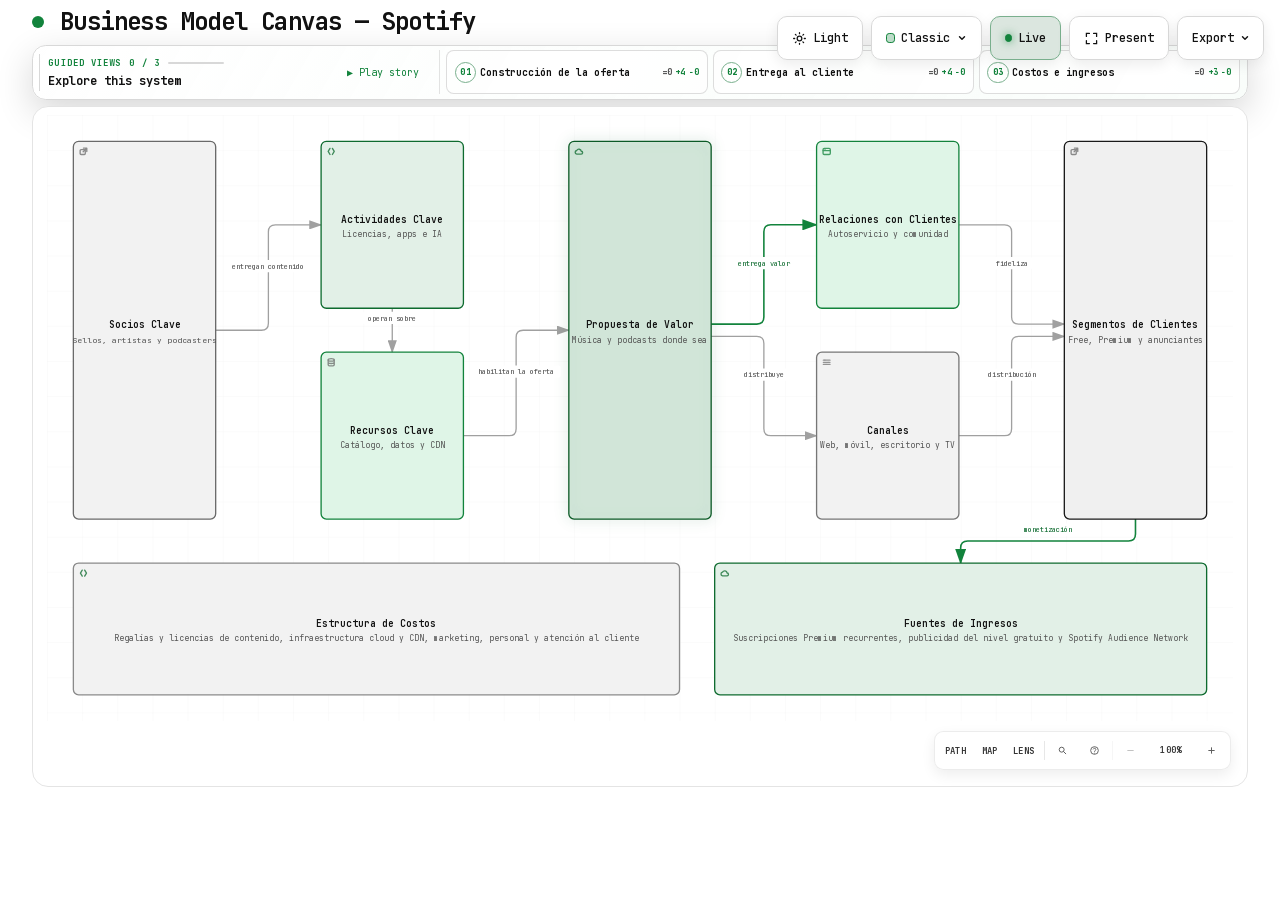
==== commit ca8a7eb8: "feat(practica03): itero el lienzo de Spotify con herramientas de build y evidencias visuales" ====
--- a/Practica03/spotify-canvas.html
+++ b/Practica03/spotify-canvas.html
@@ -4,7 +4,7 @@
   <meta charset="UTF-8">
   <meta name="viewport" content="width=device-width, initial-scale=1.0">
   <meta name="generator" content="archify 2.17.0-dev.1">
-  <title>Modelo Business Canvas — Spotify Diagram</title>
+  <title>Business Model Canvas — Spotify Diagram</title>
   <script>
     // Resolve the theme before first paint so light-preference users don't
     // see a dark flash. The toolbar script below re-applies with UI state.
@@ -4973,6 +4973,615 @@
       svg [data-node-id], svg [data-edge-from], svg [data-detail], svg [data-detail-anchor], svg [data-legend-hit], svg { transition: none !important; }
     }
   </style>
+<style id="spotify-theme">
+/* Paleta Spotify — capa generada por tools/build-canvas.mjs. */
+
+/* Se declara despues del <style> de Archify y con mas especificidad,
+
+   asi que gana tanto en orden de documento como sobre los presets. */
+
+html[data-theme="dark"] {
+  --bg: #000000;
+  --grid: #121212;
+  --text: #FFFFFF;
+  --text-muted: #B3B3B3;
+  --text-dim: #535353;
+  --text-faint: #B3B3B3;
+  --panel: rgba(18, 18, 18, 0.78);
+  --panel-border: #282828;
+  --lane-fill: rgba(29, 185, 84, 0.06);
+  --lane-stroke: #333333;
+  --arrow: #6A6A6A;
+  --arrow-emphasis: #1DB954;
+  --mask: #0E0E0E;
+  --toolbar-bg: rgba(18, 18, 18, 0.94);
+  --toolbar-border: #333333;
+  --toolbar-text: #FFFFFF;
+  --toolbar-hover: #282828;
+  --toolbar-menu-bg: #121212;
+  --scx-accent: #1DB954;
+  --scx-accent-soft: rgba(29, 185, 84, 0.14);
+  --scx-on-accent: #062E16;
+  --scx-sheet-bg: #0B0B0B;
+  --frontend-fill: rgba(29, 185, 84, 0.14);
+  --frontend-stroke: #1DB954;
+  --backend-fill: rgba(30, 215, 96, 0.14);
+  --backend-stroke: #1ED760;
+  --database-fill: rgba(179, 179, 179, 0.10);
+  --database-stroke: #B3B3B3;
+  --cloud-fill: rgba(30, 215, 96, 0.16);
+  --cloud-stroke: #1ED760;
+  --security-fill: rgba(29, 185, 84, 0.12);
+  --security-stroke: #1DB954;
+  --messagebus-fill: rgba(179, 179, 179, 0.10);
+  --messagebus-stroke: #B3B3B3;
+  --external-fill: rgba(179, 179, 179, 0.10);
+  --external-stroke: #B3B3B3;
+}
+
+html[data-preset][data-theme="dark"] {
+  --bg: #000000;
+  --grid: #121212;
+  --text: #FFFFFF;
+  --text-muted: #B3B3B3;
+  --text-dim: #535353;
+  --text-faint: #B3B3B3;
+  --panel: rgba(18, 18, 18, 0.78);
+  --panel-border: #282828;
+  --lane-fill: rgba(29, 185, 84, 0.06);
+  --lane-stroke: #333333;
+  --arrow: #6A6A6A;
+  --arrow-emphasis: #1DB954;
+  --mask: #0E0E0E;
+  --toolbar-bg: rgba(18, 18, 18, 0.94);
+  --toolbar-border: #333333;
+  --toolbar-text: #FFFFFF;
+  --toolbar-hover: #282828;
+  --toolbar-menu-bg: #121212;
+  --scx-accent: #1DB954;
+  --scx-accent-soft: rgba(29, 185, 84, 0.14);
+  --scx-on-accent: #062E16;
+  --scx-sheet-bg: #0B0B0B;
+  --frontend-fill: rgba(29, 185, 84, 0.14);
+  --frontend-stroke: #1DB954;
+  --backend-fill: rgba(30, 215, 96, 0.14);
+  --backend-stroke: #1ED760;
+  --database-fill: rgba(179, 179, 179, 0.10);
+  --database-stroke: #B3B3B3;
+  --cloud-fill: rgba(30, 215, 96, 0.16);
+  --cloud-stroke: #1ED760;
+  --security-fill: rgba(29, 185, 84, 0.12);
+  --security-stroke: #1DB954;
+  --messagebus-fill: rgba(179, 179, 179, 0.10);
+  --messagebus-stroke: #B3B3B3;
+  --external-fill: rgba(179, 179, 179, 0.10);
+  --external-stroke: #B3B3B3;
+}
+
+html[data-theme="light"] {
+  --bg: #FFFFFF;
+  --grid: #EDEDED;
+  --text: #121212;
+  --text-muted: #535353;
+  --text-dim: #B3B3B3;
+  --text-faint: #6A6A6A;
+  --panel: #FFFFFF;
+  --panel-border: #E4E4E4;
+  --lane-fill: rgba(29, 185, 84, 0.05);
+  --lane-stroke: #D8D8D8;
+  --arrow: #A0A0A0;
+  --arrow-emphasis: #12833C;
+  --mask: #FFFFFF;
+  --toolbar-bg: rgba(255, 255, 255, 0.96);
+  --toolbar-border: #D8D8D8;
+  --toolbar-text: #121212;
+  --toolbar-hover: #F1F1F1;
+  --toolbar-menu-bg: #FFFFFF;
+  --scx-accent: #12833C;
+  --scx-accent-soft: rgba(18, 131, 60, 0.10);
+  --scx-on-accent: #FFFFFF;
+  --scx-sheet-bg: #FFFFFF;
+  --frontend-fill: rgba(29, 185, 84, 0.14);
+  --frontend-stroke: #12833C;
+  --backend-fill: rgba(18, 131, 60, 0.12);
+  --backend-stroke: #0E6B2F;
+  --database-fill: rgba(0, 0, 0, 0.05);
+  --database-stroke: #6A6A6A;
+  --cloud-fill: rgba(18, 131, 60, 0.12);
+  --cloud-stroke: #0E6B2F;
+  --security-fill: rgba(29, 185, 84, 0.14);
+  --security-stroke: #12833C;
+  --messagebus-fill: rgba(0, 0, 0, 0.05);
+  --messagebus-stroke: #767676;
+  --external-fill: rgba(0, 0, 0, 0.05);
+  --external-stroke: #6A6A6A;
+}
+
+html[data-preset][data-theme="light"] {
+  --bg: #FFFFFF;
+  --grid: #EDEDED;
+  --text: #121212;
+  --text-muted: #535353;
+  --text-dim: #B3B3B3;
+  --text-faint: #6A6A6A;
+  --panel: #FFFFFF;
+  --panel-border: #E4E4E4;
+  --lane-fill: rgba(29, 185, 84, 0.05);
+  --lane-stroke: #D8D8D8;
+  --arrow: #A0A0A0;
+  --arrow-emphasis: #12833C;
+  --mask: #FFFFFF;
+  --toolbar-bg: rgba(255, 255, 255, 0.96);
+  --toolbar-border: #D8D8D8;
+  --toolbar-text: #121212;
+  --toolbar-hover: #F1F1F1;
+  --toolbar-menu-bg: #FFFFFF;
+  --scx-accent: #12833C;
+  --scx-accent-soft: rgba(18, 131, 60, 0.10);
+  --scx-on-accent: #FFFFFF;
+  --scx-sheet-bg: #FFFFFF;
+  --frontend-fill: rgba(29, 185, 84, 0.14);
+  --frontend-stroke: #12833C;
+  --backend-fill: rgba(18, 131, 60, 0.12);
+  --backend-stroke: #0E6B2F;
+  --database-fill: rgba(0, 0, 0, 0.05);
+  --database-stroke: #6A6A6A;
+  --cloud-fill: rgba(18, 131, 60, 0.12);
+  --cloud-stroke: #0E6B2F;
+  --security-fill: rgba(29, 185, 84, 0.14);
+  --security-stroke: #12833C;
+  --messagebus-fill: rgba(0, 0, 0, 0.05);
+  --messagebus-stroke: #767676;
+  --external-fill: rgba(0, 0, 0, 0.05);
+  --external-stroke: #6A6A6A;
+}
+html[data-theme="dark"] #node-partners > rect.c-external {
+  fill: rgba(179, 179, 179, 0.10);
+  stroke: #B3B3B3;
+}
+
+html[data-theme="dark"] #node-activities > rect.c-backend {
+  fill: rgba(30, 215, 96, 0.14);
+  stroke: #1ED760;
+}
+
+html[data-theme="dark"] #node-resources > rect.c-database {
+  fill: rgba(29, 185, 84, 0.14);
+  stroke: #1DB954;
+}
+
+html[data-theme="dark"] #node-value > rect.c-cloud {
+  fill: rgba(30, 215, 96, 0.20);
+  stroke: #1ED760;
+  filter: drop-shadow(0 0 7px #1ED76066);
+}
+
+html[data-theme="dark"] #node-relations > rect.c-frontend {
+  fill: rgba(29, 185, 84, 0.14);
+  stroke: #1DB954;
+}
+
+html[data-theme="dark"] #node-channels > rect.c-messagebus {
+  fill: rgba(179, 179, 179, 0.10);
+  stroke: #B3B3B3;
+}
+
+html[data-theme="dark"] #node-segments > rect.c-external {
+  fill: rgba(255, 255, 255, 0.08);
+  stroke: #FFFFFF;
+}
+
+html[data-theme="dark"] #node-costs > rect.c-backend {
+  fill: rgba(138, 138, 138, 0.10);
+  stroke: #8A8A8A;
+}
+
+html[data-theme="dark"] #node-revenue > rect.c-cloud {
+  fill: rgba(30, 215, 96, 0.18);
+  stroke: #1ED760;
+}
+
+html[data-theme="light"] #node-partners > rect.c-external {
+  fill: rgba(0, 0, 0, 0.05);
+  stroke: #6A6A6A;
+}
+
+html[data-theme="light"] #node-activities > rect.c-backend {
+  fill: rgba(18, 131, 60, 0.12);
+  stroke: #0E6B2F;
+}
+
+html[data-theme="light"] #node-resources > rect.c-database {
+  fill: rgba(29, 185, 84, 0.14);
+  stroke: #12833C;
+}
+
+html[data-theme="light"] #node-value > rect.c-cloud {
+  fill: rgba(18, 131, 60, 0.14);
+  stroke: #0B5A26;
+  filter: drop-shadow(0 0 7px #0B5A2666);
+}
+
+html[data-theme="light"] #node-relations > rect.c-frontend {
+  fill: rgba(29, 185, 84, 0.14);
+  stroke: #12833C;
+}
+
+html[data-theme="light"] #node-channels > rect.c-messagebus {
+  fill: rgba(0, 0, 0, 0.05);
+  stroke: #767676;
+}
+
+html[data-theme="light"] #node-segments > rect.c-external {
+  fill: rgba(0, 0, 0, 0.06);
+  stroke: #1A1A1A;
+}
+
+html[data-theme="light"] #node-costs > rect.c-backend {
+  fill: rgba(0, 0, 0, 0.05);
+  stroke: #8A8A8A;
+}
+
+html[data-theme="light"] #node-revenue > rect.c-cloud {
+  fill: rgba(18, 131, 60, 0.12);
+  stroke: #0E6B2F;
+}
+</style>
+<style id="spotify-layer-ui">
+/* ============================================================
+   CAPA SPOTIFY — estilos de la ficha ampliada
+   Inyectado por tools/build-canvas.mjs despues del <style> de
+   Archify, por lo que gana en orden de documento ante empate.
+   ============================================================ */
+
+.scx-chip {
+  display: inline-flex;
+  align-items: center;
+  gap: 0.35rem;
+  padding: 0.18rem 0.55rem 0.18rem 0.22rem;
+  border: 1px solid var(--panel-border);
+  border-radius: 999px;
+  background: transparent;
+  color: var(--text);
+  font: inherit;
+  font-size: 0.7rem;
+  line-height: 1.5;
+  cursor: pointer;
+  transition: background-color 0.15s ease, border-color 0.15s ease, transform 0.15s ease;
+}
+
+.scx-chip:hover,
+.scx-chip:focus-visible {
+  background: var(--scx-accent-soft);
+  border-color: var(--scx-accent);
+  transform: translateY(-1px);
+}
+
+.scx-chip[aria-current="true"] {
+  background: var(--scx-accent);
+  border-color: var(--scx-accent);
+  color: var(--scx-on-accent);
+}
+
+.scx-chip-num {
+  display: inline-grid;
+  place-items: center;
+  width: 1.15rem;
+  height: 1.15rem;
+  border-radius: 999px;
+  background: var(--scx-node-fill);
+  border: 1px solid var(--scx-node-stroke);
+  color: var(--scx-node-stroke);
+  font-size: 0.62rem;
+  font-weight: 700;
+  font-variant-numeric: tabular-nums;
+}
+
+.scx-chip[aria-current="true"] .scx-chip-num {
+  background: var(--scx-on-accent);
+  border-color: transparent;
+  color: var(--scx-accent);
+}
+
+/* ---------- lecturas clave (dentro de la ficha) ---------- */
+
+.scx-readings {
+  display: grid;
+  gap: 0.5rem;
+  grid-template-columns: repeat(auto-fit, minmax(15rem, 1fr));
+}
+
+.scx-reading {
+  display: grid;
+  gap: 0.15rem;
+  padding: 0.6rem 0.7rem;
+  text-align: left;
+  cursor: pointer;
+  border: 1px solid var(--panel-border);
+  border-radius: 0.55rem;
+  background: var(--panel-bg);
+  color: var(--text-primary);
+  transition: border-color 0.15s ease, background 0.15s ease;
+}
+
+.scx-reading:hover,
+.scx-reading:focus-visible {
+  border-color: var(--scx-accent);
+  outline: none;
+}
+
+.scx-reading[aria-current="true"] {
+  border-color: var(--scx-accent);
+  background: var(--scx-accent-soft);
+}
+
+.scx-reading-name {
+  font-weight: 650;
+  font-size: 0.9rem;
+}
+
+.scx-reading-desc {
+  font-size: 0.78rem;
+  color: var(--text-muted);
+}
+
+/* ---------- overlay ---------- */
+
+.scx-overlay {
+  position: fixed;
+  inset: 0;
+  z-index: 900;
+  display: grid;
+  place-items: center;
+  padding: 1.5vh 1.5vw;
+  background: rgba(0, 0, 0, 0.72);
+  backdrop-filter: blur(10px) saturate(120%);
+  -webkit-backdrop-filter: blur(10px) saturate(120%);
+}
+
+.scx-overlay[hidden] { display: none; }
+
+.scx-sheet {
+  display: flex;
+  flex-direction: column;
+  width: min(95vw, 1680px);
+  height: min(94vh, 1040px);
+  border-radius: 1.1rem;
+  border: 1px solid var(--scx-accent);
+  background: var(--scx-sheet-bg);
+  color: var(--text);
+  box-shadow: 0 2.5rem 6rem rgba(0, 0, 0, 0.55);
+  overflow: hidden;
+}
+
+.scx-sheet:focus { outline: none; }
+
+.scx-sheet:focus-visible {
+  outline: 3px solid var(--scx-accent);
+  outline-offset: 2px;
+}
+
+/* ---------- cabecera ---------- */
+
+.scx-head {
+  display: flex;
+  align-items: flex-start;
+  gap: 1rem;
+  padding: 1.4rem 1.6rem 1.1rem;
+  border-bottom: 1px solid var(--panel-border);
+  background: linear-gradient(180deg, var(--scx-accent-soft), transparent);
+}
+
+.scx-badge {
+  flex: none;
+  display: grid;
+  place-items: center;
+  width: 3.2rem;
+  height: 3.2rem;
+  border-radius: 0.9rem;
+  background: var(--scx-node-fill);
+  border: 2px solid var(--scx-node-stroke);
+  color: var(--scx-node-stroke);
+  font-size: 1.35rem;
+  font-weight: 700;
+  font-variant-numeric: tabular-nums;
+}
+
+.scx-heading { flex: 1 1 auto; min-width: 0; }
+
+.scx-heading h2 {
+  margin: 0;
+  font-size: clamp(1.4rem, 2.4vw, 2rem);
+  line-height: 1.15;
+  letter-spacing: -0.01em;
+}
+
+.scx-sub {
+  margin: 0.3rem 0 0;
+  font-size: 0.98rem;
+  color: var(--text-muted);
+}
+
+.scx-tag {
+  display: inline-block;
+  margin: 0.6rem 0 0;
+  padding: 0.25rem 0.7rem;
+  border-radius: 999px;
+  border: 1px solid var(--scx-node-stroke);
+  background: var(--scx-node-fill);
+  color: var(--text-muted);
+  font-size: 0.76rem;
+  letter-spacing: 0.03em;
+}
+
+.scx-tools {
+  flex: none;
+  display: flex;
+  align-items: center;
+  gap: 0.4rem;
+}
+
+.scx-btn {
+  display: inline-grid;
+  place-items: center;
+  min-width: 2.4rem;
+  height: 2.4rem;
+  padding: 0 0.7rem;
+  border-radius: 999px;
+  border: 1px solid var(--panel-border);
+  background: var(--panel);
+  color: var(--text);
+  font: inherit;
+  font-size: 0.82rem;
+  cursor: pointer;
+  transition: background-color 0.15s ease, border-color 0.15s ease, color 0.15s ease;
+}
+
+.scx-btn:hover:not(:disabled),
+.scx-btn:focus-visible {
+  background: var(--scx-accent);
+  border-color: var(--scx-accent);
+  color: var(--scx-on-accent);
+}
+
+.scx-btn:disabled { opacity: 0.35; cursor: default; }
+
+.scx-btn-close { font-size: 1.3rem; line-height: 1; padding: 0; width: 2.4rem; }
+
+.scx-pos {
+  min-width: 4.2rem;
+  text-align: center;
+  font-size: 0.78rem;
+  font-variant-numeric: tabular-nums;
+  color: var(--text-faint);
+}
+
+/* ---------- cuerpo ---------- */
+
+.scx-body {
+  flex: 1 1 auto;
+  overflow-y: auto;
+  overscroll-behavior: contain;
+  padding: 1.3rem 1.6rem 1.6rem;
+  display: grid;
+  gap: 1rem;
+  align-content: start;
+}
+
+.scx-panel {
+  border: 1px solid var(--panel-border);
+  border-radius: 0.85rem;
+  background: var(--panel);
+  padding: 1rem 1.15rem;
+}
+
+.scx-panel h3 {
+  margin: 0 0 0.6rem;
+  font-size: 0.72rem;
+  font-weight: 700;
+  letter-spacing: 0.14em;
+  text-transform: uppercase;
+  color: var(--scx-node-stroke);
+}
+
+.scx-panel p { margin: 0; font-size: 1rem; line-height: 1.6; }
+
+.scx-panel ul { margin: 0; padding-left: 1.1rem; display: grid; gap: 0.45rem; }
+
+.scx-panel li { font-size: 0.93rem; line-height: 1.55; }
+
+.scx-panel li::marker { color: var(--scx-node-stroke); }
+
+.scx-cols {
+  display: grid;
+  gap: 1rem;
+  grid-template-columns: repeat(auto-fit, minmax(280px, 1fr));
+}
+
+.scx-cols .scx-panel h3 { color: var(--text-faint); }
+
+/* ---------- relaciones ---------- */
+
+.scx-rel { display: grid; gap: 0.4rem; }
+
+.scx-rel-empty { font-size: 0.88rem; color: var(--text-faint); }
+
+.scx-rel-item {
+  display: flex;
+  align-items: baseline;
+  gap: 0.55rem;
+  font-size: 0.88rem;
+  line-height: 1.5;
+}
+
+.scx-rel-dir {
+  flex: none;
+  font-size: 0.72rem;
+  font-weight: 700;
+  letter-spacing: 0.06em;
+  text-transform: uppercase;
+  color: var(--scx-on-accent);
+  background: var(--scx-accent);
+  border-radius: 999px;
+  padding: 0.1rem 0.55rem;
+}
+
+.scx-rel-item[data-dir="out"] .scx-rel-dir {
+  background: transparent;
+  color: var(--text-muted);
+  border: 1px solid var(--panel-border);
+}
+
+.scx-rel-target { font-weight: 600; color: var(--text); }
+
+.scx-rel-label { color: var(--text-muted); }
+
+/* ---------- pie ---------- */
+
+.scx-foot {
+  flex: none;
+  display: flex;
+  flex-wrap: wrap;
+  align-items: center;
+  gap: 0.5rem 1rem;
+  padding: 0.85rem 1.6rem 1rem;
+  border-top: 1px solid var(--panel-border);
+  background: var(--panel);
+}
+
+.scx-index {
+  flex: 1 1 auto;
+  display: flex;
+  flex-wrap: wrap;
+  gap: 0.3rem;
+}
+
+.scx-hint { margin: 0; font-size: 0.74rem; color: var(--text-faint); }
+
+.scx-hint kbd {
+  font: inherit;
+  border: 1px solid var(--panel-border);
+  border-radius: 0.3rem;
+  padding: 0 0.25rem;
+}
+
+/* ---------- ajustes de contexto ---------- */
+
+html[data-embed="true"] .scx-overlay,
+html[data-present="true"] .scx-overlay {
+  display: none !important;
+}
+
+@media print {
+  .scx-overlay { display: none !important; }
+}
+
+@media (max-width: 900px) {
+  .scx-head { flex-wrap: wrap; }
+  .scx-tools { width: 100%; justify-content: space-between; }
+  .scx-sheet { width: 96vw; height: 94vh; }
+}
+</style>
 </head>
 <body>
   <!-- Toolbar: theme, live visual style, trace motion, presentation stage, and export.
@@ -5081,11 +5690,11 @@
            data-preset-badge-blueprint="BLUEPRINT / REV 01"
            data-preset-badge-editorial="EDITORIAL / FIELD NOTE">
         <div class="pulse-dot"></div>
-        <h1>Modelo Business Canvas — Spotify</h1>
+        <h1>Business Model Canvas — Spotify</h1>
       </div>
     </div>
 
-    <script id="archify-guided-views-data" type="application/json">[{"id":"flujo-valor","label":"Flujo de valor","focus":["partners","activities","resources","value","segments","revenue"],"note":"Cómo los socios y recursos se convierten en oferta, clientes e ingresos."},{"id":"entrega-cliente","label":"Entrega al cliente","focus":["value","relations","channels","segments"],"note":"La propuesta de valor llega al cliente mediante canales y relaciones."}]</script>
+    <script id="archify-guided-views-data" type="application/json">[{"id":"oferta","label":"Construcción de la oferta","focus":["partners","activities","resources","value"],"note":"Los socios y las actividades producen los recursos que hacen posible la propuesta de valor."},{"id":"entrega","label":"Entrega al cliente","focus":["value","relations","channels","segments"],"note":"La propuesta de valor viaja por canales y relaciones hasta cada segmento de clientes."},{"id":"dinero","label":"Costos e ingresos","focus":["segments","revenue","costs"],"note":"Los segmentos se monetizan por suscripción y publicidad, y ese ingreso financia la estructura de costos."}]</script>
 
     <script id="archify-i18n-data" type="application/json">{"locale":"en","messages":{"viewer.kind.frontend":"Frontend","viewer.kind.backend":"Backend","viewer.kind.database":"Database","viewer.kind.cloud":"Cloud","viewer.kind.security":"Security","viewer.kind.messagebus":"Message bus","viewer.kind.external":"External","viewer.kind.neutral":"Neutral","viewer.kind.node":"Node","viewer.kind.start":"Start","viewer.kind.active":"Active","viewer.kind.waiting":"Waiting","viewer.kind.decision":"Decision","viewer.kind.success":"Success","viewer.kind.failure":"Failure","viewer.toolbar.actions":"Diagram actions","viewer.theme.toggle.title":"Toggle theme (T)","viewer.theme.toggle":"Toggle color theme","viewer.theme.dark":"Dark","viewer.theme.light":"Light","viewer.preset.choose.title":"Choose visual style (S cycles)","viewer.preset.choose":"Choose visual style","viewer.preset.style":"Style","viewer.preset.menu":"Visual style","viewer.preset.identity":"Visual identity","viewer.preset.cycles":"S cycles","viewer.preset.classic":"Classic","viewer.preset.classic.short":"Classic","viewer.preset.classic.hint":"Stable technical default","viewer.preset.flow":"Signal Flow","viewer.preset.flow.short":"Flow","viewer.preset.flow.hint":"Motion-forward presentation","viewer.preset.blueprint":"Blueprint","viewer.preset.blueprint.hint":"Engineering review","viewer.preset.editorial":"Editorial","viewer.preset.editorial.hint":"Publication and launch notes","viewer.preset.badge.signalFlow":"SIGNAL FLOW","viewer.preset.badge.blueprint":"BLUEPRINT / REV 01","viewer.preset.badge.editorial":"EDITORIAL / FIELD NOTE","viewer.preset.badge.editorialPlate":"ARCHIFY / PLATE 04","viewer.preset.current":"Visual style: {style}. Choose visual style","viewer.motion.live":"Live","viewer.motion.still":"Still","viewer.motion.pause":"Pause motion","viewer.motion.resume":"Resume motion","viewer.motion.reduced":"Motion paused by reduced-motion preference","viewer.motion.hidden":"Motion paused while this page is hidden","viewer.motion.yielding":"Pause motion; currently yielding to {owner}","viewer.motion.yielding.title":"Live preview enabled · yielding to {owner}","viewer.owner.story":"the guided story","viewer.owner.chapter":"the active chapter","viewer.owner.chapterPreview":"the chapter delta preview","viewer.owner.handoff":"the chapter handoff","viewer.owner.route":"Route Probe","viewer.owner.lens":"Semantic Lens","viewer.owner.relationship":"Relationship Preview","viewer.owner.intent":"Intent Trace","viewer.owner.focus":"semantic focus","viewer.owner.legend":"legend preview","viewer.owner.reader":"reader interaction","viewer.present.enter":"Enter presentation stage","viewer.present.enter.title":"Presentation stage (F)","viewer.present.exit":"Exit presentation stage","viewer.present.exit.title":"Exit presentation stage (F or Escape)","viewer.present.present":"Present","viewer.present.exit.label":"Exit","viewer.export.button":"Export","viewer.export.button.title":"Export diagram (E)","viewer.export.diagram":"Export diagram","viewer.export.menu":"Export","viewer.export.subtitle":"Portable, clean outputs","viewer.export.share":"Share","viewer.export.shareCard":"Share Card","viewer.export.routeShareCard":"Route Share Card","viewer.export.reachShareCard":"Reach Share Card","viewer.export.copyShareCard":"Copy Share Card","viewer.export.copyDiagram":"Copy diagram","viewer.export.clipboardPng":"PNG to clipboard","viewer.export.raster":"Raster images","viewer.export.image":"Image","viewer.export.lossless":"Lossless image","viewer.export.compact":"Compact image","viewer.export.modern":"Modern image","viewer.export.vectorMotion":"Vector and motion","viewer.export.vectorMotion.heading":"Vector \u0026 motion","viewer.export.editable":"Editable vector","viewer.export.motion6s":"6s motion","viewer.export.unsupported":"Not supported by this browser","viewer.export.clipboardUnsupported":"Clipboard image write not supported by this browser","viewer.export.clipboardUnsupported.period":"Clipboard image write not supported by this browser.","viewer.export.clipboardUnsupported.short":"Clipboard image write not supported in this browser.","viewer.export.motionUnavailable":"Motion capture unavailable in this browser","viewer.export.webmUnavailable":"WebM unavailable in this browser","viewer.export.failed":"Export failed: {message}","viewer.export.unknownVariant":"Unknown Share Card variant: {variant}","viewer.export.routeRequired":"Trace a route before exporting a Route Share Card","viewer.export.reachRequired":"Trace authored reach before exporting a Reach Share Card","viewer.export.unknown":"unknown","viewer.export.routeFailed":"Route Share Card export failed: {message}","viewer.export.reachFailed":"Reach Share Card export failed: {message}","viewer.export.copyFailed":"Copy failed: {message}","viewer.export.copiedPng":"Copied PNG to clipboard","viewer.export.copiedShare":"Copied Share Card","viewer.export.downloadedShare":"Downloaded Share Card","viewer.export.downloadedRoute":"Downloaded Route Share Card","viewer.export.downloadedReach":"Downloaded Reach Share Card","viewer.export.downloadedWebm":"Downloaded WebM","viewer.export.recording":"Recording 6 seconds of motion…","viewer.export.card.routeSummary.one":"Route: {source} → {target} · {count} directed hop","viewer.export.card.routeSummary.other":"Route: {source} → {target} · {count} directed hops","viewer.export.card.reachSummary":"Authored {direction} from {origin} · {nodes} · {links} · max {hops}","viewer.export.card.node.one":"{count} node","viewer.export.card.node.other":"{count} nodes","viewer.export.card.link.one":"{count} link","viewer.export.card.link.other":"{count} links","viewer.export.card.hop.one":"{count} hop","viewer.export.card.hop.other":"{count} hops","viewer.export.card.routeBadge":"ARCHIFY · ROUTE · {hops}","viewer.export.card.reachBadge":"ARCHIFY · {direction} REACH","viewer.export.card.defaultBadge":"ARCHIFY · {preset} · {theme}","viewer.export.direction.upstream":"Upstream","viewer.export.direction.downstream":"Downstream","viewer.export.error.canvasUnavailable":"Canvas unavailable for {label}","viewer.export.error.contextUnavailable":"2D canvas context unavailable for {label}","viewer.export.error.toBlobUnavailable":"canvas.toBlob unavailable for {label}","viewer.export.error.toBlobNull":"canvas.toBlob returned no data for {label}","viewer.export.error.variantsCombined":"Share Card variants cannot be combined","viewer.export.error.viewerState":"Share Card export could not remove temporary viewer state","viewer.export.error.routeState":"Route Card export could not preserve the resolved route safely","viewer.export.error.reachState":"Reach Card export could not preserve authored reach safely","viewer.export.error.webmRequirements":"WebM motion export requires a trace animation and browser MediaRecorder support","viewer.export.error.mediaRecorder":"MediaRecorder failed","viewer.export.error.emptyWebm":"MediaRecorder produced an empty WebM","viewer.export.error.webmBackground":"SVG background could not be loaded for WebM export","viewer.guided.region":"Guided diagram views","viewer.guided.previous":"Previous guided view","viewer.guided.previous.title":"Previous guided view ([)","viewer.guided.next":"Next guided view","viewer.guided.next.title":"Next guided view (])","viewer.guided.views":"Guided views","viewer.guided.explore":"Explore this system","viewer.guided.intro":"Step through curated paths without changing the source diagram.","viewer.guided.trail":"Story trail","viewer.guided.beat":"Beat","viewer.guided.nextBeat":"Next","viewer.guided.play":"Play guided story","viewer.guided.play.title":"Play guided story (P)","viewer.guided.pause":"Pause guided story","viewer.guided.pause.title":"Pause guided story (P)","viewer.guided.replay":"Replay guided story","viewer.guided.replay.title":"Replay guided story (P)","viewer.guided.playStory":"Play story","viewer.guided.pauseStory":"Pause","viewer.guided.replayStory":"Replay story","viewer.guided.motionUnavailable":"Story playback unavailable while motion is Still","viewer.guided.enableMotion":"Switch motion to Live to play the guided story","viewer.guided.selectBeatLink":"Select a Story Beat to copy its exact link","viewer.guided.copyMoment":"Copy moment","viewer.guided.momentCopied":"Moment link copied","viewer.guided.momentCopyFailed":"Could not copy story moment link","viewer.guided.copied":"Copied","viewer.guided.copyFailed":"Copy failed","viewer.guided.showAll":"Show all","viewer.guided.showAll.aria":"Show entire diagram","viewer.guided.chapters":"Story chapters","viewer.guided.storyTrail":"Story trail for {label}: {count} beats","viewer.guided.chapter.open":"Open chapter {index} of {total}: {label}, {count} stops","viewer.guided.chapter.current":"Current chapter {index} of {total}: {label}, {count} stops","viewer.guided.chapter.selectedNodes":"{count} selected nodes","viewer.guided.chapter.stops":"{count} stops","viewer.guided.chapter.stop.one":"{count} stop","viewer.guided.chapter.stop.other":"{count} stops","viewer.guided.chapter.current.title":"{label} — current chapter, {count} stops","viewer.guided.chapter.delta.expanded":"{stay} stay, {enter} enter, {leave} leave","viewer.guided.chapter.delta.aria":"Open chapter {index} of {total}: {label}. Chapter focus delta: {delta}","viewer.guided.chapter.delta.title":"{label} — {delta} chapter focus","viewer.guided.handoff":"{from} → {to} · via {label}","viewer.guided.share.chapter":"Chapter {index} / {total}","viewer.guided.share.initial":"Chapter 01 / 01","viewer.guided.share.default":"Guided chapter","viewer.guided.state.ready":"Ready","viewer.guided.state.playing":"Playing","viewer.guided.state.settled":"Settled","viewer.guided.state.paused":"Paused","viewer.guided.state.pinned":"Pinned","viewer.guided.state.still":"Still","viewer.guided.share.step":"Step {index} / {total} · {label}","viewer.guided.share.staticMoment":"{step} · Static moment","viewer.guided.share.complete":"{count} steps complete · {note}","viewer.guided.share.settled":"Path settled for reading.","viewer.guided.share.staticPath":"{count} steps · Static path","viewer.guided.share.ready":"{count} steps · Ready","viewer.guided.share.aria":"{state} chapter {index} of {total}: {label}. {beat}. {route}","viewer.guided.beat.start":"Beat {index} / {total} · {label} · starting point","viewer.guided.beat.forward":"Beat {index} / {total} · {from} → {to}","viewer.guided.beat.reverse":"Beat {index} / {total} · {from} → {to} · reverse authored link","viewer.guided.beat.multiple":"Beat {index} / {total} · {from} ⇄ {to} · {count} authored links","viewer.guided.beat.group":"Beat {index} / {total} · {from} · {to} · grouped · no direct link","viewer.guided.beat.aria.prefix":"Story beat {index} of {total}: {label}. ","viewer.guided.beat.aria.start":"Starting point.","viewer.guided.beat.aria.forward":"From {from} through one authored forward relationship.","viewer.guided.beat.aria.reverse":"From {from}; the authored relationship points from {to} to {from}.","viewer.guided.beat.aria.multiple":"From {from} through {count} authored relationships; shown without arbitrary motion.","viewer.guided.beat.aria.group":"Grouped from {from} with no direct authored relationship.","viewer.guided.caption.start":"Starting point","viewer.guided.caption.grouped":"Grouped transition · no direct authored link","viewer.guided.caption.more":" +{count} more","viewer.guided.caption.reverse":"Reverse authored relationship","viewer.guided.caption.relationships":"{count} authored relationships","viewer.guided.caption.relationship":"Authored relationship","viewer.guided.caption.direction":"authored direction: {from} → {to}","viewer.guided.caption.starting":"Authored starting point","viewer.guided.beatLink":"Copy link to current story moment: Beat {index} of {total}: {label}","viewer.guided.noStory":"This diagram has no authored guided story.","viewer.guide.eyebrow":"Diagram guide","viewer.guide.close":"Close diagram guide","viewer.guide.inspecting":"Inspecting compiled semantics","viewer.guide.actions":"Diagram exploration actions","viewer.guide.find":"Find any node","viewer.guide.find.hint":"Search labels, responsibilities, kinds, and stable IDs.","viewer.guide.route":"Trace a route","viewer.guide.route.aria":"Trace a directed route","viewer.guide.route.hint":"Ask how two semantic nodes connect in authored direction.","viewer.guide.map":"See the whole system","viewer.guide.map.hint":"Open Semantic Radar with a live viewport and stable nodes.","viewer.guide.lens":"Compare semantic kinds","viewer.guide.lens.hint":"Count roles, reveal their traffic, and compare direct authored links.","viewer.guide.story":"Play the guided story","viewer.guide.story.hint":"Walk the authored chapters and real relationships.","viewer.guide.present":"Enter Presentation Stage","viewer.guide.present.hint":"Give the live diagram the viewport without changing export.","viewer.guide.shortcuts":"Additional keyboard shortcuts","viewer.guide.shortcut.export":"Export","viewer.guide.shortcut.theme":"Theme","viewer.guide.shortcut.style":"Style","viewer.guide.shortcut.reset":"Reset","viewer.guide.shortcut.zoomIn":"Zoom in","viewer.guide.shortcut.zoomOut":"Zoom out","viewer.guide.shortcut.close":"Close","viewer.guide.facts":"{nodes} · {relationships} · {views}","viewer.guide.fact.node.one":"{count} semantic node","viewer.guide.fact.node.other":"{count} semantic nodes","viewer.guide.fact.relationship.one":"{count} relationship","viewer.guide.fact.relationship.other":"{count} relationships","viewer.guide.fact.view.one":"{count} guided view","viewer.guide.fact.view.other":"{count} guided views","viewer.guide.story.available.one":"Walk {count} authored chapter and its real relationships.","viewer.guide.story.available.other":"Walk {count} authored chapters and their real relationships.","viewer.guide.story.unavailable":"No authored guided story in this diagram.","viewer.guide.open":"Open diagram guide","viewer.guide.noStory":"This diagram has no authored guided story.","viewer.finder.title":"Find a node","viewer.finder.close":"Close node finder","viewer.finder.placeholder":"Search labels or IDs","viewer.finder.search":"Search diagram nodes","viewer.finder.results":"Diagram nodes","viewer.finder.empty":"No matching nodes","viewer.finder.result.focus":"Focus {label}","viewer.finder.result.routeStart":"Choose {label} as route start","viewer.finder.result.routeTarget":"Choose {label} as route destination, {links}","viewer.finder.status.empty":"No matching nodes","viewer.finder.status.count.one":"{count} matching node","viewer.finder.status.count.other":"{count} matching nodes","viewer.finder.noun.nodes":"nodes","viewer.finder.link.one":"{count} link","viewer.finder.link.other":"{count} links","viewer.finder.result.focus.one":"Focus {label}, {count} related connection","viewer.finder.result.focus.other":"Focus {label}, {count} related connections","viewer.finder.status.filtered":"{visible} of {available} {noun}","viewer.finder.status.all":"{available} {noun}","viewer.passport.eyebrow":"Semantic passport","viewer.passport.metadata":"Node metadata","viewer.passport.evidence":"Verified source evidence","viewer.passport.verified":"Verified source","viewer.passport.verificationScope":"Verified against local Git at the pinned revision. Remote access has not been checked.","viewer.passport.reach":"Authored reach","viewer.passport.reach.trace":"Trace authored reachability","viewer.passport.upstream":"Upstream","viewer.passport.downstream":"Downstream","viewer.passport.upstream.trace":"Trace upstream authored reachability","viewer.passport.downstream.trace":"Trace downstream authored reachability","viewer.passport.close":"Close semantic passport","viewer.passport.copy":"Copy link","viewer.passport.copy.focus":"Copy link to focused node","viewer.passport.relations":"Relations","viewer.passport.relations.show":"Show connected relationships","viewer.passport.relations.hide":"Hide connected relationships","viewer.passport.relations.list":"Connected relationships","viewer.passport.copyRelation":"Copy relation","viewer.passport.copyNode":"Copy node","viewer.passport.copyPinned":"Copy link to pinned relationship","viewer.passport.copySource":"Copy link to source node","viewer.passport.copy.focused.success":"Focused node link copied","viewer.passport.copy.pinned.success":"Pinned relationship link copied","viewer.passport.copy.focused.failed":"Could not copy focused node link","viewer.passport.copy.pinned.failed":"Could not copy pinned relationship link","viewer.passport.relationship.none":"No connected relationships","viewer.passport.relationship.count.one":"{count} relation","viewer.passport.relationship.count.other":"{count} relations","viewer.passport.relationship.show.one":"Show {count} connected relationship","viewer.passport.relationship.show.other":"Show {count} connected relationships","viewer.passport.relationship.summary":"{out} outgoing · {in} incoming{loops}","viewer.passport.relationship.loops":" · {count} loop","viewer.passport.relationship.explorer":"Direct relationship explorer","viewer.passport.relationship.help":"Use arrow keys to explore relationships. Press Enter or Space to pin details; Escape clears.","viewer.passport.relationship.loopsBack":"loops back","viewer.passport.relationship.connectsTo":"connects to","viewer.passport.relationship.connectsFrom":"connects from","viewer.passport.relationship.pinned":"Pinned relationship · {from} → {to} · {label}","viewer.passport.relationship.inspect":"Inspect relationship {index} of {total}: {from} to {to}, {label}. Press Enter for details.","viewer.passport.relationship.group.out":"Outgoing","viewer.passport.relationship.group.in":"Incoming","viewer.passport.relationship.group.loop":"Self loops","viewer.passport.relationship.row":"{group}: {relationship}, {neighbor}","viewer.passport.relationship.direction.out":"OUT →","viewer.passport.relationship.direction.in":"← IN","viewer.passport.relationship.direction.loop":"LOOP","viewer.passport.sourceCount.one":"{count} verified source reference","viewer.passport.sourceCount.other":"{count} verified source references","viewer.passport.sourceMarker":"SRC","viewer.passport.beacon.one":"{count} verified source; focus this node to inspect","viewer.passport.beacon.other":"{count} verified sources; focus this node to inspect","viewer.passport.repository.open":"Open verified repository revision {revision}","viewer.passport.source.open":"Open verified source {path} at revision {revision}","viewer.passport.source.openLink":"Open ↗","viewer.passport.reach.upstream.one":"Trace {count} upstream authored node","viewer.passport.reach.upstream.other":"Trace {count} upstream authored nodes","viewer.passport.reach.downstream.one":"Trace {count} downstream authored node","viewer.passport.reach.downstream.other":"Trace {count} downstream authored nodes","viewer.passport.reach.noUpstream":"No upstream authored nodes","viewer.passport.reach.noDownstream":"No downstream authored nodes","viewer.passport.reach.status":"{direction} · {nodes} nodes · {links} links · max {hops} hops","viewer.route.eyebrow":"Route probe","viewer.route.start":"Choose a start node","viewer.route.start.find":"Find start","viewer.route.start.find.aria":"Find a route start","viewer.route.copy":"Copy link","viewer.route.copy.aria":"Copy link to traced route","viewer.route.clear":"Clear","viewer.route.clear.aria":"Clear route probe","viewer.route.traced":"Traced route","viewer.route.pickTwo":"Pick two semantic nodes on the diagram","viewer.route.pickOne":"Pick a semantic node on the diagram","viewer.route.controls":"Route journey controls","viewer.route.previous":"Previous route position","viewer.route.play":"Play route journey","viewer.route.pause":"Pause route journey","viewer.route.replay":"Replay route journey","viewer.route.next":"Next route position","viewer.route.journey":"Journey","viewer.route.pause.label":"Pause","viewer.route.replay.label":"Replay","viewer.route.overview":"Overview","viewer.route.overview.aria":"Show complete route overview","viewer.route.instructions":"Choose the source, then the destination. Direction matters.","viewer.route.destination":"Choose a destination from {label}","viewer.route.destination.find":"Find target","viewer.route.destination.find.aria":"Find a reachable route destination","viewer.route.differentDestination":"Choose a different destination","viewer.route.distinct":"A route needs two distinct semantic nodes.","viewer.route.unreachable":"No directed route to {label}","viewer.route.unreachable.detail":"{target} is not reachable from {source}. Pick a highlighted destination.","viewer.route.start.instructions":"Select the source. The next step will reveal only directed destinations.","viewer.route.copy.success":"Traced route link copied","viewer.route.copy.failed":"Could not copy traced route link","viewer.route.position":"Route position {index} of {total}: {label}","viewer.route.step":"Step {index} of {total} · {phase} · {label}","viewer.route.motionRequired":"Automatic journey requires Live motion","viewer.route.trigger.clear":"Clear traced route","viewer.route.overview.status":"{nodes} · {hops} · shortest authored route","viewer.route.overview.node.one":"{count} node","viewer.route.overview.node.other":"{count} nodes","viewer.route.overview.hop.one":"{count} directed hop","viewer.route.overview.hop.other":"{count} directed hops","viewer.route.phase.playing":"Playing","viewer.route.phase.complete":"Complete","viewer.route.phase.inspecting":"Inspecting","viewer.route.destination.count.one":"{count} directed destination available. Pick a highlighted node.","viewer.route.destination.count.other":"{count} directed destinations available. Pick a highlighted node.","viewer.route.noOutgoing":"No outgoing route starts here. Clear and choose another source.","viewer.route.result.title":"{source} to {target}","viewer.route.finder.source.title":"Choose route start","viewer.route.finder.source.placeholder":"Search route sources","viewer.route.finder.source.empty":"No matching route sources","viewer.route.finder.source.results":"Nodes that can start a route","viewer.route.finder.source.noun":"route sources","viewer.route.finder.source.badge":"start","viewer.route.finder.target.title":"Destination from {label}","viewer.route.finder.target.placeholder":"Search reachable destinations","viewer.route.finder.target.empty":"No matching reachable destinations","viewer.route.finder.target.results":"Reachable route destinations","viewer.route.finder.target.noun":"reachable destinations","viewer.route.hop.one":"{count} hop","viewer.route.hop.other":"{count} hops","viewer.lens.eyebrow":"Semantic lens","viewer.lens.title":"Compare system roles","viewer.lens.close":"Close semantic lens","viewer.lens.instruction":"Choose up to two semantic kinds. One reveals its real traffic; two compare only direct authored relationships.","viewer.lens.kinds":"Semantic kinds","viewer.lens.choose":"Choose a kind to inspect its nodes and touching relationships.","viewer.lens.copy":"Copy link to semantic lens","viewer.lens.clear":"Clear semantic lens","viewer.lens.open":"Open semantic lens","viewer.lens.openActive":"Open active semantic lens","viewer.lens.legend":"Semantic legend","viewer.lens.legend.inspect.one":"Inspect {label}, {count} node","viewer.lens.legend.inspect.other":"Inspect {label}, {count} nodes","viewer.lens.kind.count.one":"{label}, {count} node","viewer.lens.kind.count.other":"{label}, {count} nodes","viewer.lens.compare.one":"{first} → {second}: {forward} · {second} → {first}: {reverse} · {count} direct relationship","viewer.lens.compare.other":"{first} → {second}: {forward} · {second} → {first}: {reverse} · {count} direct relationships","viewer.lens.single":"{nodes} · {relationships} · connected peers remain visible","viewer.lens.node.one":"{count} {label} node","viewer.lens.node.other":"{count} {label} nodes","viewer.lens.relationship.one":"{count} touching relationship","viewer.lens.relationship.other":"{count} touching relationships","viewer.radar.title":"Semantic radar","viewer.radar.building":"Building overview","viewer.radar.openFull":"Open full semantic radar","viewer.radar.open":"Open radar","viewer.radar.close":"Close semantic radar","viewer.radar.surface":"Diagram overview. Click a node to focus it, or use arrow keys to pan.","viewer.radar.click":"Click node","viewer.radar.drag":"Drag to pan","viewer.radar.space":"Semantic radar needs more MAP space.","viewer.radar.nodes":"Semantic diagram radar nodes","viewer.radar.focus":"Focus {label} from Semantic Radar","viewer.radar.status":"{count} nodes · {viewport}","viewer.radar.fullMap":"{count} nodes · full map","viewer.radar.compacted":"Radar compacted to avoid covering the Semantic Passport or MAP controls.","viewer.radar.cancelWaiting":"Cancel semantic radar waiting for more MAP space","viewer.radar.needsSpace":"Semantic radar needs more visible MAP space","viewer.radar.viewport.full":"full map","viewer.radar.viewport.width":"{percent}% width","viewer.radar.viewport.scale":"{percent}% viewport","viewer.nav.controls":"Diagram view controls","viewer.nav.route":"Trace a directed route","viewer.nav.route.title":"Trace route (R)","viewer.nav.route.short":"PATH","viewer.nav.radar":"Open semantic radar","viewer.nav.radar.title":"Semantic radar (M)","viewer.nav.radar.short":"MAP","viewer.nav.lens":"Open semantic lens","viewer.nav.lens.title":"Semantic lens (L)","viewer.nav.lens.short":"LENS","viewer.nav.find":"Find a node","viewer.nav.find.title":"Find a node (/)","viewer.nav.guide":"Open diagram guide","viewer.nav.guide.title":"Diagram guide (?)","viewer.nav.zoomOut":"Zoom out","viewer.nav.zoomOut.title":"Zoom out (-)","viewer.nav.reset":"Reset diagram view","viewer.nav.reset.title":"Reset view (0)","viewer.nav.read":"READ","viewer.nav.zoomIn":"Zoom in","viewer.nav.zoomIn.title":"Zoom in (+)","viewer.nav.camera":"{hint}. Reset diagram view","viewer.nav.camera.title":"{semantic}{hint} · reset view (0)","viewer.nav.camera.semantic":"Semantic camera active · ","viewer.nav.level.map":"MAP","viewer.nav.level.read":"READ","viewer.nav.level.full":"FULL","viewer.nav.level.auto":"AUTO","viewer.nav.detail.map":"Zoom in to reveal relationship labels and node context","viewer.nav.detail.read":"Zoom in again to reveal tags and annotations","viewer.nav.detail.full":"Full diagram detail","viewer.intent.summary":"{label}. {out} outgoing, {in} incoming{loops}. {total} connections. Press Enter for details.","viewer.intent.loops":", {count} self loop","viewer.common.copied":"Copied","viewer.common.copyFailed":"Copy failed","viewer.common.copyLink":"Copy link","viewer.common.clear":"Clear","viewer.common.close":"Close"}}</script>
     <div class="guided-views no-print" id="guided-views" hidden aria-label="Guided diagram views">
@@ -5130,8 +5739,8 @@
     <!-- Main Diagram -->
     <div class="diagram-container" data-detail-level="read"
          data-preset-badge-editorial-plate="ARCHIFY / PLATE 04">
-      <svg viewBox="0 0 1335 640" role="img" lang="en" aria-labelledby="archify-diagram-title archify-diagram-description" data-preset="classic" data-quality-profile="showcase">
-        <title id="archify-diagram-title">Modelo Business Canvas — Spotify</title>
+      <svg viewBox="0 0 1350 690" role="img" lang="en" aria-labelledby="archify-diagram-title archify-diagram-description" data-animation="trace" data-preset="classic" data-quality-profile="showcase">
+        <title id="archify-diagram-title">Business Model Canvas — Spotify</title>
         <desc id="archify-diagram-description">An architecture diagram generated by Archify.</desc>
         <!-- Definitions -->
         <defs>
@@ -5159,156 +5768,165 @@
 
 
         <!-- Connection paths (before components for correct z-order) -->
-        <path data-edge-from="partners" data-edge-to="activities" data-edge-label="contenido y licencias" data-edge-key="0" data-edge-id="partners-activities" data-composition-points="195,250;255,250;255,140;315,140" d="M 195 250 L 247 250 Q 255 250 255 242 L 255 148 Q 255 140 263 140 L 315 140" class="a-default" stroke-width="1.5" marker-end="url(#arrowhead)"/>
-        <path data-edge-from="activities" data-edge-to="resources" data-edge-label="operan sobre" data-edge-key="1" data-edge-id="activities-resources" data-composition-points="392.5,220;392.5,280" d="M 392.5 220 L 392.5 280" class="a-default" stroke-width="1.5" marker-end="url(#arrowhead)"/>
-        <path data-edge-from="resources" data-edge-to="value" data-edge-label="habilitan la oferta" data-edge-key="2" data-edge-id="resources-value" data-composition-points="470,360;530,360;530,250;590,250" d="M 470 360 L 522 360 Q 530 360 530 352 L 530 258 Q 530 250 538 250 L 590 250" class="a-default" stroke-width="1.5" marker-end="url(#arrowhead)"/>
-        <path data-edge-from="value" data-edge-to="relations" data-edge-label="entrega valor" data-edge-key="3" data-edge-id="value-relations" data-composition-points="745,243;805,243;805,140;865,140" d="M 745 243 L 797 243 Q 805 243 805 235 L 805 148 Q 805 140 813 140 L 865 140" class="a-emphasis" stroke-width="1.8" marker-end="url(#arrowhead-emphasis)"/>
-        <path data-edge-from="value" data-edge-to="channels" data-edge-label="distribuye" data-edge-key="4" data-edge-id="value-channels" data-composition-points="745,257;805,257;805,360;865,360" d="M 745 257 L 797 257 Q 805 257 805 265 L 805 352 Q 805 360 813 360 L 865 360" class="a-default" stroke-width="1.5" marker-end="url(#arrowhead)"/>
-        <path data-edge-from="relations" data-edge-to="segments" data-edge-label="fideliza" data-edge-key="5" data-edge-id="relations-segments" data-composition-points="1020,140;1080,140;1080,243;1140,243" d="M 1020 140 L 1072 140 Q 1080 140 1080 148 L 1080 235 Q 1080 243 1088 243 L 1140 243" class="a-default" stroke-width="1.5" marker-end="url(#arrowhead)"/>
-        <path data-edge-from="channels" data-edge-to="segments" data-edge-label="distribución" data-edge-key="6" data-edge-id="channels-segments" data-composition-points="1020,360;1080,360;1080,257;1140,257" d="M 1020 360 L 1072 360 Q 1080 360 1080 352 L 1080 265 Q 1080 257 1088 257 L 1140 257" class="a-default" stroke-width="1.5" marker-end="url(#arrowhead)"/>
-        <path data-edge-from="segments" data-edge-to="revenue" data-edge-label="monetización" data-edge-key="7" data-edge-id="segments-revenue" data-composition-points="1217.5,440;1217.5,455;990,455;990,470" d="M 1217.5 440 L 1217.5 447.5 Q 1217.5 455 1210 455 L 997.5 455 Q 990 455 990 462.5 L 990 470" class="a-emphasis" stroke-width="1.8" marker-end="url(#arrowhead-emphasis)"/>
+        <path data-edge-from="partners" data-edge-to="activities" data-edge-label="entregan contenido" data-edge-key="0" data-edge-id="partners-activities" data-composition-points="192,245;252,245;252,125;312,125" d="M 192 245 L 244 245 Q 252 245 252 237 L 252 133 Q 252 125 260 125 L 312 125" class="a-default" data-animate="edge" style="--step:0" stroke-width="1.5" marker-end="url(#arrowhead)"/>
+        <path data-edge-from="activities" data-edge-to="resources" data-edge-label="operan sobre" data-edge-key="1" data-edge-id="activities-resources" data-composition-points="393,220;393,270" d="M 393 220 L 393 270" class="a-default" data-animate="edge" style="--step:1" stroke-width="1.5" marker-end="url(#arrowhead)"/>
+        <path data-edge-from="resources" data-edge-to="value" data-edge-label="habilitan la oferta" data-edge-key="2" data-edge-id="resources-value" data-composition-points="474,365;534,365;534,245;594,245" d="M 474 365 L 526 365 Q 534 365 534 357 L 534 253 Q 534 245 542 245 L 594 245" class="a-default" data-animate="edge" style="--step:2" stroke-width="1.5" marker-end="url(#arrowhead)"/>
+        <path data-edge-from="value" data-edge-to="relations" data-edge-label="entrega valor" data-edge-key="3" data-edge-id="value-relations" data-composition-points="756,238;816,238;816,125;876,125" d="M 756 238 L 808 238 Q 816 238 816 230 L 816 133 Q 816 125 824 125 L 876 125" class="a-emphasis" data-animate="edge" style="--step:3" stroke-width="1.8" marker-end="url(#arrowhead-emphasis)"/>
+        <path data-edge-from="value" data-edge-to="channels" data-edge-label="distribuye" data-edge-key="4" data-edge-id="value-channels" data-composition-points="756,252;816,252;816,365;876,365" d="M 756 252 L 808 252 Q 816 252 816 260 L 816 357 Q 816 365 824 365 L 876 365" class="a-default" data-animate="edge" style="--step:4" stroke-width="1.5" marker-end="url(#arrowhead)"/>
+        <path data-edge-from="relations" data-edge-to="segments" data-edge-label="fideliza" data-edge-key="5" data-edge-id="relations-segments" data-composition-points="1038,125;1098,125;1098,238;1158,238" d="M 1038 125 L 1090 125 Q 1098 125 1098 133 L 1098 230 Q 1098 238 1106 238 L 1158 238" class="a-default" data-animate="edge" style="--step:5" stroke-width="1.5" marker-end="url(#arrowhead)"/>
+        <path data-edge-from="channels" data-edge-to="segments" data-edge-label="distribución" data-edge-key="6" data-edge-id="channels-segments" data-composition-points="1038,365;1098,365;1098,252;1158,252" d="M 1038 365 L 1090 365 Q 1098 365 1098 357 L 1098 260 Q 1098 252 1106 252 L 1158 252" class="a-default" data-animate="edge" style="--step:6" stroke-width="1.5" marker-end="url(#arrowhead)"/>
+        <path data-edge-from="segments" data-edge-to="revenue" data-edge-label="monetización" data-edge-key="7" data-edge-id="segments-revenue" data-composition-points="1239,460;1239,485;1040,485;1040,510" d="M 1239 460 L 1239 477 Q 1239 485 1231 485 L 1048 485 Q 1040 485 1040 493 L 1040 510" class="a-emphasis" data-animate="edge" style="--step:7" stroke-width="1.8" marker-end="url(#arrowhead-emphasis)"/>
 
         <!-- Components -->
-        <g id="node-partners" data-node-id="partners" data-node-label="Socios Clave" tabindex="0" role="button" aria-label="Focus Socios Clave, Sellos, artistas, stores, Architecture component" aria-pressed="false" data-node-kind="external" data-node-sublabel="Sellos, artistas, stores" data-node-context="Architecture component">
-          <title>Socios Clave · Sellos, artistas, stores · Architecture component</title>
-          <rect x="40" y="60" width="155" height="380" rx="6" class="c-mask"/>
-          <rect x="40" y="60" width="155" height="380" rx="6" class="c-external" stroke-width="1.5"/>
-          <g aria-hidden="true" data-semantic-sigil="external" class="semantic-sigil s-external" transform="translate(46 66) scale(0.6875)">
+        <g id="node-partners" data-node-id="partners" data-node-label="Socios Clave" tabindex="0" role="button" aria-label="Focus Socios Clave, Sellos, artistas y podcasters, Architecture component" aria-pressed="false" data-node-kind="external" data-node-sublabel="Sellos, artistas y podcasters" data-node-tag="GMF, Warner, Universal, Sony, app stores" data-node-context="Architecture component">
+          <title>Socios Clave · Sellos, artistas y podcasters · Architecture component · GMF, Warner, Universal, Sony, app stores</title>
+          <rect x="30" y="30" width="162" height="430" rx="6" class="c-mask"/>
+          <rect x="30" y="30" width="162" height="430" rx="6" class="c-external" data-animate="node" style="--step:0" stroke-width="1.5"/>
+          <g aria-hidden="true" data-semantic-sigil="external" class="semantic-sigil s-external" transform="translate(36 36) scale(0.6875)">
             <rect x="2.5" y="5" width="8.5" height="8" rx="1.5"/>
             <path d="M8 2.5h5.5V8M13.5 2.5 7.5 8.5"/>
           </g>
-          <text data-node-label="" data-detail-anchor="" x="117.5" y="248" class="t-primary" font-size="11" font-weight="600" text-anchor="middle">Socios Clave</text>
-        <text data-detail="context" x="117.5" y="264" class="t-muted" font-size="9" text-anchor="middle">Sellos, artistas, stores</text>
+          <text data-node-label="" data-detail-anchor="" x="111" y="243" class="t-primary" font-size="11" font-weight="600" text-anchor="middle">Socios Clave</text>
+        <text data-detail="context" x="111" y="259" class="t-muted" font-size="8.8" text-anchor="middle">Sellos, artistas y podcasters</text>
+        <text data-detail="fine" x="111" y="452" class="t-external" font-size="6.4" text-anchor="middle">GMF, Warner, Universal, Sony, app stores</text>
         </g>
 
-        <g id="node-activities" data-node-id="activities" data-node-label="Actividades Clave" tabindex="0" role="button" aria-label="Focus Actividades Clave, Licencias, dev e IA, Architecture component" aria-pressed="false" data-node-kind="backend" data-node-sublabel="Licencias, dev e IA" data-node-context="Architecture component">
-          <title>Actividades Clave · Licencias, dev e IA · Architecture component</title>
-          <rect x="315" y="60" width="155" height="160" rx="6" class="c-mask"/>
-          <rect x="315" y="60" width="155" height="160" rx="6" class="c-backend" stroke-width="1.5"/>
-          <g aria-hidden="true" data-semantic-sigil="backend" class="semantic-sigil s-backend" transform="translate(321 66) scale(0.6875)">
+        <g id="node-activities" data-node-id="activities" data-node-label="Actividades Clave" tabindex="0" role="button" aria-label="Focus Actividades Clave, Licencias, apps e IA, Architecture component" aria-pressed="false" data-node-kind="backend" data-node-sublabel="Licencias, apps e IA" data-node-tag="Catálogo, algoritmos y publicidad" data-node-context="Architecture component">
+          <title>Actividades Clave · Licencias, apps e IA · Architecture component · Catálogo, algoritmos y publicidad</title>
+          <rect x="312" y="30" width="162" height="190" rx="6" class="c-mask"/>
+          <rect x="312" y="30" width="162" height="190" rx="6" class="c-backend" data-animate="node" style="--step:1" stroke-width="1.5"/>
+          <g aria-hidden="true" data-semantic-sigil="backend" class="semantic-sigil s-backend" transform="translate(318 36) scale(0.6875)">
             <path d="M6 3 3 8l3 5M10 3l3 5-3 5"/>
           </g>
-          <text data-node-label="" data-detail-anchor="" x="392.5" y="138" class="t-primary" font-size="11" font-weight="600" text-anchor="middle">Actividades Clave</text>
-        <text data-detail="context" x="392.5" y="154" class="t-muted" font-size="9" text-anchor="middle">Licencias, dev e IA</text>
+          <text data-node-label="" data-detail-anchor="" x="393" y="123" class="t-primary" font-size="11" font-weight="600" text-anchor="middle">Actividades Clave</text>
+        <text data-detail="context" x="393" y="139" class="t-muted" font-size="9" text-anchor="middle">Licencias, apps e IA</text>
+        <text data-detail="fine" x="393" y="212" class="t-backend" font-size="7" text-anchor="middle">Catálogo, algoritmos y publicidad</text>
         </g>
 
-        <g id="node-resources" data-node-id="resources" data-node-label="Recursos Clave" tabindex="0" role="button" aria-label="Focus Recursos Clave, Plataforma, catálogo, Architecture component" aria-pressed="false" data-node-kind="database" data-node-sublabel="Plataforma, catálogo" data-node-context="Architecture component">
-          <title>Recursos Clave · Plataforma, catálogo · Architecture component</title>
-          <rect x="315" y="280" width="155" height="160" rx="6" class="c-mask"/>
-          <rect x="315" y="280" width="155" height="160" rx="6" class="c-database" stroke-width="1.5"/>
-          <g aria-hidden="true" data-semantic-sigil="database" class="semantic-sigil s-database" transform="translate(321 286) scale(0.6875)">
+        <g id="node-resources" data-node-id="resources" data-node-label="Recursos Clave" tabindex="0" role="button" aria-label="Focus Recursos Clave, Catálogo, datos y CDN, Architecture component" aria-pressed="false" data-node-kind="database" data-node-sublabel="Catálogo, datos y CDN" data-node-tag="Cloud, CDN, talento, marcas y datos" data-node-context="Architecture component">
+          <title>Recursos Clave · Catálogo, datos y CDN · Architecture component · Cloud, CDN, talento, marcas y datos</title>
+          <rect x="312" y="270" width="162" height="190" rx="6" class="c-mask"/>
+          <rect x="312" y="270" width="162" height="190" rx="6" class="c-database" data-animate="node" style="--step:2" stroke-width="1.5"/>
+          <g aria-hidden="true" data-semantic-sigil="database" class="semantic-sigil s-database" transform="translate(318 276) scale(0.6875)">
             <ellipse cx="8" cy="4" rx="5" ry="2"/>
             <path d="M3 4v8c0 1.1 2.2 2 5 2s5-.9 5-2V4M3 8c0 1.1 2.2 2 5 2s5-.9 5-2"/>
           </g>
-          <text data-node-label="" data-detail-anchor="" x="392.5" y="358" class="t-primary" font-size="11" font-weight="600" text-anchor="middle">Recursos Clave</text>
-        <text data-detail="context" x="392.5" y="374" class="t-muted" font-size="9" text-anchor="middle">Plataforma, catálogo</text>
+          <text data-node-label="" data-detail-anchor="" x="393" y="363" class="t-primary" font-size="11" font-weight="600" text-anchor="middle">Recursos Clave</text>
+        <text data-detail="context" x="393" y="379" class="t-muted" font-size="9" text-anchor="middle">Catálogo, datos y CDN</text>
+        <text data-detail="fine" x="393" y="452" class="t-database" font-size="7" text-anchor="middle">Cloud, CDN, talento, marcas y datos</text>
         </g>
 
-        <g id="node-value" data-node-id="value" data-node-label="Propuesta de Valor" tabindex="0" role="button" aria-label="Focus Propuesta de Valor, Música; Free con anuncios, Architecture component" aria-pressed="false" data-node-kind="cloud" data-node-sublabel="Música; Free con anuncios" data-node-context="Architecture component">
-          <title>Propuesta de Valor · Música; Free con anuncios · Architecture component</title>
-          <rect x="590" y="60" width="155" height="380" rx="6" class="c-mask"/>
-          <rect x="590" y="60" width="155" height="380" rx="6" class="c-cloud" stroke-width="1.5"/>
-          <g aria-hidden="true" data-semantic-sigil="cloud" class="semantic-sigil s-cloud" transform="translate(596 66) scale(0.6875)">
+        <g id="node-value" data-node-id="value" data-node-label="Propuesta de Valor" tabindex="0" role="button" aria-label="Focus Propuesta de Valor, Música y podcasts donde sea, Architecture component" aria-pressed="false" data-node-kind="cloud" data-node-sublabel="Música y podcasts donde sea" data-node-tag="Gratis con anuncios · Premium sin anuncios" data-node-context="Architecture component">
+          <title>Propuesta de Valor · Música y podcasts donde sea · Architecture component · Gratis con anuncios · Premium sin anuncios</title>
+          <rect x="594" y="30" width="162" height="430" rx="6" class="c-mask"/>
+          <rect x="594" y="30" width="162" height="430" rx="6" class="c-cloud" data-animate="node" style="--step:3" stroke-width="1.5"/>
+          <g aria-hidden="true" data-semantic-sigil="cloud" class="semantic-sigil s-cloud" transform="translate(600 36) scale(0.6875)">
             <path d="M4.3 12.5h7.3a2.4 2.4 0 0 0 .2-4.8 4 4 0 0 0-7.5-1.3A3.1 3.1 0 0 0 4.3 12.5Z"/>
           </g>
-          <text data-node-label="" data-detail-anchor="" x="667.5" y="248" class="t-primary" font-size="11" font-weight="600" text-anchor="middle">Propuesta de Valor</text>
-        <text data-detail="context" x="667.5" y="264" class="t-muted" font-size="9" text-anchor="middle">Música; Free con anuncios</text>
+          <text data-node-label="" data-detail-anchor="" x="675" y="243" class="t-primary" font-size="11" font-weight="600" text-anchor="middle">Propuesta de Valor</text>
+        <text data-detail="context" x="675" y="259" class="t-muted" font-size="9" text-anchor="middle">Música y podcasts donde sea</text>
+        <text data-detail="fine" x="675" y="452" class="t-cloud" font-size="6.1" text-anchor="middle">Gratis con anuncios · Premium sin anuncios</text>
         </g>
 
-        <g id="node-relations" data-node-id="relations" data-node-label="Relaciones Clientes" tabindex="0" role="button" aria-label="Focus Relaciones Clientes, Autoservicio, playlists, Architecture component" aria-pressed="false" data-node-kind="frontend" data-node-sublabel="Autoservicio, playlists" data-node-context="Architecture component">
-          <title>Relaciones Clientes · Autoservicio, playlists · Architecture component</title>
-          <rect x="865" y="60" width="155" height="160" rx="6" class="c-mask"/>
-          <rect x="865" y="60" width="155" height="160" rx="6" class="c-frontend" stroke-width="1.5"/>
-          <g aria-hidden="true" data-semantic-sigil="frontend" class="semantic-sigil s-frontend" transform="translate(871 66) scale(0.6875)">
+        <g id="node-relations" data-node-id="relations" data-node-label="Relaciones con Clientes" tabindex="0" role="button" aria-label="Focus Relaciones con Clientes, Autoservicio y comunidad, Architecture component" aria-pressed="false" data-node-kind="frontend" data-node-sublabel="Autoservicio y comunidad" data-node-tag="Playlists, Wrapped anual y soporte" data-node-context="Architecture component">
+          <title>Relaciones con Clientes · Autoservicio y comunidad · Architecture component · Playlists, Wrapped anual y soporte</title>
+          <rect x="876" y="30" width="162" height="190" rx="6" class="c-mask"/>
+          <rect x="876" y="30" width="162" height="190" rx="6" class="c-frontend" data-animate="node" style="--step:4" stroke-width="1.5"/>
+          <g aria-hidden="true" data-semantic-sigil="frontend" class="semantic-sigil s-frontend" transform="translate(882 36) scale(0.6875)">
             <rect x="2" y="3" width="12" height="10" rx="2"/>
             <path d="M2 6.5h12"/>
             <circle cx="4.1" cy="4.8" r=".7" class="sigil-fill"/>
             <circle cx="6.3" cy="4.8" r=".7" class="sigil-fill"/>
           </g>
-          <text data-node-label="" data-detail-anchor="" x="942.5" y="138" class="t-primary" font-size="11" font-weight="600" text-anchor="middle">Relaciones Clientes</text>
-        <text data-detail="context" x="942.5" y="154" class="t-muted" font-size="9" text-anchor="middle">Autoservicio, playlists</text>
+          <text data-node-label="" data-detail-anchor="" x="957" y="123" class="t-primary" font-size="11" font-weight="600" text-anchor="middle">Relaciones con Clientes</text>
+        <text data-detail="context" x="957" y="139" class="t-muted" font-size="9" text-anchor="middle">Autoservicio y comunidad</text>
+        <text data-detail="fine" x="957" y="212" class="t-frontend" font-size="7" text-anchor="middle">Playlists, Wrapped anual y soporte</text>
         </g>
 
-        <g id="node-channels" data-node-id="channels" data-node-label="Canales" tabindex="0" role="button" aria-label="Focus Canales, Web, iOS, Android, TV, Architecture component" aria-pressed="false" data-node-kind="messagebus" data-node-sublabel="Web, iOS, Android, TV" data-node-context="Architecture component">
-          <title>Canales · Web, iOS, Android, TV · Architecture component</title>
-          <rect x="865" y="280" width="155" height="160" rx="6" class="c-mask"/>
-          <rect x="865" y="280" width="155" height="160" rx="6" class="c-messagebus" stroke-width="1.5"/>
-          <g aria-hidden="true" data-semantic-sigil="messagebus" class="semantic-sigil s-messagebus" transform="translate(871 286) scale(0.6875)">
+        <g id="node-channels" data-node-id="channels" data-node-label="Canales" tabindex="0" role="button" aria-label="Focus Canales, Web, móvil, escritorio y TV, Architecture component" aria-pressed="false" data-node-kind="messagebus" data-node-sublabel="Web, móvil, escritorio y TV" data-node-tag="Altavoces, CarPlay y Android Auto" data-node-context="Architecture component">
+          <title>Canales · Web, móvil, escritorio y TV · Architecture component · Altavoces, CarPlay y Android Auto</title>
+          <rect x="876" y="270" width="162" height="190" rx="6" class="c-mask"/>
+          <rect x="876" y="270" width="162" height="190" rx="6" class="c-messagebus" data-animate="node" style="--step:5" stroke-width="1.5"/>
+          <g aria-hidden="true" data-semantic-sigil="messagebus" class="semantic-sigil s-messagebus" transform="translate(882 276) scale(0.6875)">
             <path d="M2.5 4.5h11M2.5 8h11M2.5 11.5h11"/>
             <circle cx="5" cy="4.5" r="1" class="sigil-fill"/>
             <circle cx="10.5" cy="8" r="1" class="sigil-fill"/>
             <circle cx="7" cy="11.5" r="1" class="sigil-fill"/>
           </g>
-          <text data-node-label="" data-detail-anchor="" x="942.5" y="358" class="t-primary" font-size="11" font-weight="600" text-anchor="middle">Canales</text>
-        <text data-detail="context" x="942.5" y="374" class="t-muted" font-size="9" text-anchor="middle">Web, iOS, Android, TV</text>
+          <text data-node-label="" data-detail-anchor="" x="957" y="363" class="t-primary" font-size="11" font-weight="600" text-anchor="middle">Canales</text>
+        <text data-detail="context" x="957" y="379" class="t-muted" font-size="9" text-anchor="middle">Web, móvil, escritorio y TV</text>
+        <text data-detail="fine" x="957" y="452" class="t-messagebus" font-size="7" text-anchor="middle">Altavoces, CarPlay y Android Auto</text>
         </g>
 
-        <g id="node-segments" data-node-id="segments" data-node-label="Segmentos Clientes" tabindex="0" role="button" aria-label="Focus Segmentos Clientes, Free, Premium, creadores, Architecture component" aria-pressed="false" data-node-kind="external" data-node-sublabel="Free, Premium, creadores" data-node-context="Architecture component">
-          <title>Segmentos Clientes · Free, Premium, creadores · Architecture component</title>
-          <rect x="1140" y="60" width="155" height="380" rx="6" class="c-mask"/>
-          <rect x="1140" y="60" width="155" height="380" rx="6" class="c-external" stroke-width="1.5"/>
-          <g aria-hidden="true" data-semantic-sigil="external" class="semantic-sigil s-external" transform="translate(1146 66) scale(0.6875)">
+        <g id="node-segments" data-node-id="segments" data-node-label="Segmentos de Clientes" tabindex="0" role="button" aria-label="Focus Segmentos de Clientes, Free, Premium y anunciantes, Architecture component" aria-pressed="false" data-node-kind="external" data-node-sublabel="Free, Premium y anunciantes" data-node-tag="Individual, Duo, Familiar y Estudiante" data-node-context="Architecture component">
+          <title>Segmentos de Clientes · Free, Premium y anunciantes · Architecture component · Individual, Duo, Familiar y Estudiante</title>
+          <rect x="1158" y="30" width="162" height="430" rx="6" class="c-mask"/>
+          <rect x="1158" y="30" width="162" height="430" rx="6" class="c-external" data-animate="node" style="--step:6" stroke-width="1.5"/>
+          <g aria-hidden="true" data-semantic-sigil="external" class="semantic-sigil s-external" transform="translate(1164 36) scale(0.6875)">
             <rect x="2.5" y="5" width="8.5" height="8" rx="1.5"/>
             <path d="M8 2.5h5.5V8M13.5 2.5 7.5 8.5"/>
           </g>
-          <text data-node-label="" data-detail-anchor="" x="1217.5" y="248" class="t-primary" font-size="11" font-weight="600" text-anchor="middle">Segmentos Clientes</text>
-        <text data-detail="context" x="1217.5" y="264" class="t-muted" font-size="9" text-anchor="middle">Free, Premium, creadores</text>
+          <text data-node-label="" data-detail-anchor="" x="1239" y="243" class="t-primary" font-size="11" font-weight="600" text-anchor="middle">Segmentos de Clientes</text>
+        <text data-detail="context" x="1239" y="259" class="t-muted" font-size="9" text-anchor="middle">Free, Premium y anunciantes</text>
+        <text data-detail="fine" x="1239" y="452" class="t-external" font-size="6.7" text-anchor="middle">Individual, Duo, Familiar y Estudiante</text>
         </g>
 
-        <g id="node-costs" data-node-id="costs" data-node-label="Estructura de Costos" tabindex="0" role="button" aria-label="Focus Estructura de Costos, Regalías y licencias, Architecture component" aria-pressed="false" data-node-kind="backend" data-node-sublabel="Regalías y licencias" data-node-context="Architecture component">
-          <title>Estructura de Costos · Regalías y licencias · Architecture component</title>
-          <rect x="40" y="470" width="615" height="150" rx="6" class="c-mask"/>
-          <rect x="40" y="470" width="615" height="150" rx="6" class="c-backend" stroke-width="1.5"/>
-          <g aria-hidden="true" data-semantic-sigil="backend" class="semantic-sigil s-backend" transform="translate(46 476) scale(0.6875)">
+        <g id="node-costs" data-node-id="costs" data-node-label="Estructura de Costos" tabindex="0" role="button" aria-label="Focus Estructura de Costos, Regalías y licencias de contenido, infraestructura cloud y CDN, marketing, personal y atención al cliente, Architecture component" aria-pressed="false" data-node-kind="backend" data-node-sublabel="Regalías y licencias de contenido, infraestructura cloud y CDN, marketing, personal y atención al cliente" data-node-tag="El contenido concentra la mayor parte del gasto" data-node-context="Architecture component">
+          <title>Estructura de Costos · Regalías y licencias de contenido, infraestructura cloud y CDN, marketing, personal y atención al cliente · Architecture component · El contenido concentra la mayor parte del gasto</title>
+          <rect x="30" y="510" width="690" height="150" rx="6" class="c-mask"/>
+          <rect x="30" y="510" width="690" height="150" rx="6" class="c-backend" data-animate="node" style="--step:7" stroke-width="1.5"/>
+          <g aria-hidden="true" data-semantic-sigil="backend" class="semantic-sigil s-backend" transform="translate(36 516) scale(0.6875)">
             <path d="M6 3 3 8l3 5M10 3l3 5-3 5"/>
           </g>
-          <text data-node-label="" data-detail-anchor="" x="347.5" y="543" class="t-primary" font-size="11" font-weight="600" text-anchor="middle">Estructura de Costos</text>
-        <text data-detail="context" x="347.5" y="559" class="t-muted" font-size="9" text-anchor="middle">Regalías y licencias</text>
+          <text data-node-label="" data-detail-anchor="" x="375" y="583" class="t-primary" font-size="11" font-weight="600" text-anchor="middle">Estructura de Costos</text>
+        <text data-detail="context" x="375" y="599" class="t-muted" font-size="9" text-anchor="middle">Regalías y licencias de contenido, infraestructura cloud y CDN, marketing, personal y atención al cliente</text>
+        <text data-detail="fine" x="375" y="652" class="t-backend" font-size="7" text-anchor="middle">El contenido concentra la mayor parte del gasto</text>
         </g>
 
-        <g id="node-revenue" data-node-id="revenue" data-node-label="Fuentes de Ingresos" tabindex="0" role="button" aria-label="Focus Fuentes de Ingresos, Suscripción y publicidad, Architecture component" aria-pressed="false" data-node-kind="cloud" data-node-sublabel="Suscripción y publicidad" data-node-context="Architecture component">
-          <title>Fuentes de Ingresos · Suscripción y publicidad · Architecture component</title>
-          <rect x="685" y="470" width="610" height="150" rx="6" class="c-mask"/>
-          <rect x="685" y="470" width="610" height="150" rx="6" class="c-cloud" stroke-width="1.5"/>
-          <g aria-hidden="true" data-semantic-sigil="cloud" class="semantic-sigil s-cloud" transform="translate(691 476) scale(0.6875)">
+        <g id="node-revenue" data-node-id="revenue" data-node-label="Fuentes de Ingresos" tabindex="0" role="button" aria-label="Focus Fuentes de Ingresos, Suscripciones Premium recurrentes, publicidad del nivel gratuito y Spotify Audience Network, Architecture component" aria-pressed="false" data-node-kind="cloud" data-node-sublabel="Suscripciones Premium recurrentes, publicidad del nivel gratuito y Spotify Audience Network" data-node-tag="Ingreso principal: la suscripción" data-node-context="Architecture component">
+          <title>Fuentes de Ingresos · Suscripciones Premium recurrentes, publicidad del nivel gratuito y Spotify Audience Network · Architecture component · Ingreso principal: la suscripción</title>
+          <rect x="760" y="510" width="560" height="150" rx="6" class="c-mask"/>
+          <rect x="760" y="510" width="560" height="150" rx="6" class="c-cloud" data-animate="node" style="--step:8" stroke-width="1.5"/>
+          <g aria-hidden="true" data-semantic-sigil="cloud" class="semantic-sigil s-cloud" transform="translate(766 516) scale(0.6875)">
             <path d="M4.3 12.5h7.3a2.4 2.4 0 0 0 .2-4.8 4 4 0 0 0-7.5-1.3A3.1 3.1 0 0 0 4.3 12.5Z"/>
           </g>
-          <text data-node-label="" data-detail-anchor="" x="990" y="543" class="t-primary" font-size="11" font-weight="600" text-anchor="middle">Fuentes de Ingresos</text>
-        <text data-detail="context" x="990" y="559" class="t-muted" font-size="9" text-anchor="middle">Suscripción y publicidad</text>
+          <text data-node-label="" data-detail-anchor="" x="1040" y="583" class="t-primary" font-size="11" font-weight="600" text-anchor="middle">Fuentes de Ingresos</text>
+        <text data-detail="context" x="1040" y="599" class="t-muted" font-size="9" text-anchor="middle">Suscripciones Premium recurrentes, publicidad del nivel gratuito y Spotify Audience Network</text>
+        <text data-detail="fine" x="1040" y="652" class="t-cloud" font-size="7" text-anchor="middle">Ingreso principal: la suscripción</text>
         </g>
 
         <!-- Connection labels -->
-        <g data-detail="context" data-edge-from="partners" data-edge-to="activities" data-edge-label="contenido y licencias" data-edge-key="0" data-edge-id="partners-activities">
-          <rect x="199.6" y="175" width="110.8" height="14" rx="3" class="c-mask"/>
-          <text x="255" y="185" class="t-muted" font-size="8" text-anchor="middle">contenido y licencias</text>
+        <g data-detail="context" data-edge-from="partners" data-edge-to="activities" data-edge-label="entregan contenido" data-edge-key="0" data-edge-id="partners-activities">
+          <rect x="203.8" y="165" width="96.39999999999999" height="14" rx="3" class="c-mask"/>
+          <text x="252" y="175" class="t-muted" font-size="8" text-anchor="middle">entregan contenido</text>
         </g>
         <g data-detail="context" data-edge-from="activities" data-edge-to="resources" data-edge-label="operan sobre" data-edge-key="1" data-edge-id="activities-resources">
-          <rect x="358.7" y="224" width="67.6" height="14" rx="3" class="c-mask"/>
-          <text x="392.5" y="234" class="t-muted" font-size="8" text-anchor="middle">operan sobre</text>
+          <rect x="359.2" y="224" width="67.6" height="14" rx="3" class="c-mask"/>
+          <text x="393" y="234" class="t-muted" font-size="8" text-anchor="middle">operan sobre</text>
         </g>
         <g data-detail="context" data-edge-from="resources" data-edge-to="value" data-edge-label="habilitan la oferta" data-edge-key="2" data-edge-id="resources-value">
-          <rect x="479.4" y="285" width="101.2" height="14" rx="3" class="c-mask"/>
-          <text x="530" y="295" class="t-muted" font-size="8" text-anchor="middle">habilitan la oferta</text>
+          <rect x="483.4" y="285" width="101.2" height="14" rx="3" class="c-mask"/>
+          <text x="534" y="295" class="t-muted" font-size="8" text-anchor="middle">habilitan la oferta</text>
         </g>
         <g data-detail="context" data-edge-from="value" data-edge-to="relations" data-edge-label="entrega valor" data-edge-key="3" data-edge-id="value-relations">
-          <rect x="768.8" y="171.5" width="72.4" height="14" rx="3" class="c-mask"/>
-          <text x="805" y="181.5" class="t-backend" font-size="8" text-anchor="middle">entrega valor</text>
+          <rect x="779.8" y="161.5" width="72.4" height="14" rx="3" class="c-mask"/>
+          <text x="816" y="171.5" class="t-backend" font-size="8" text-anchor="middle">entrega valor</text>
         </g>
         <g data-detail="context" data-edge-from="value" data-edge-to="channels" data-edge-label="distribuye" data-edge-key="4" data-edge-id="value-channels">
-          <rect x="776" y="288.5" width="58" height="14" rx="3" class="c-mask"/>
-          <text x="805" y="298.5" class="t-muted" font-size="8" text-anchor="middle">distribuye</text>
+          <rect x="787" y="288.5" width="58" height="14" rx="3" class="c-mask"/>
+          <text x="816" y="298.5" class="t-muted" font-size="8" text-anchor="middle">distribuye</text>
         </g>
         <g data-detail="context" data-edge-from="relations" data-edge-to="segments" data-edge-label="fideliza" data-edge-key="5" data-edge-id="relations-segments">
-          <rect x="1055.8" y="171.5" width="48.4" height="14" rx="3" class="c-mask"/>
-          <text x="1080" y="181.5" class="t-muted" font-size="8" text-anchor="middle">fideliza</text>
+          <rect x="1073.8" y="161.5" width="48.4" height="14" rx="3" class="c-mask"/>
+          <text x="1098" y="171.5" class="t-muted" font-size="8" text-anchor="middle">fideliza</text>
         </g>
         <g data-detail="context" data-edge-from="channels" data-edge-to="segments" data-edge-label="distribución" data-edge-key="6" data-edge-id="channels-segments">
-          <rect x="1046.2" y="288.5" width="67.6" height="14" rx="3" class="c-mask"/>
-          <text x="1080" y="298.5" class="t-muted" font-size="8" text-anchor="middle">distribución</text>
+          <rect x="1064.2" y="288.5" width="67.6" height="14" rx="3" class="c-mask"/>
+          <text x="1098" y="298.5" class="t-muted" font-size="8" text-anchor="middle">distribución</text>
         </g>
         <g data-detail="context" data-edge-from="segments" data-edge-to="revenue" data-edge-label="monetización" data-edge-key="7" data-edge-id="segments-revenue">
-          <rect x="1069.95" y="423" width="67.6" height="14" rx="3" class="c-mask"/>
-          <text x="1103.75" y="433" class="t-backend" font-size="8" text-anchor="middle">monetización</text>
+          <rect x="1105.7" y="465" width="67.6" height="14" rx="3" class="c-mask"/>
+          <text x="1139.5" y="475" class="t-backend" font-size="8" text-anchor="middle">monetización</text>
         </g>
 
         <!-- Boundary labels (foreground masks keep routes out of titles) -->
@@ -5502,38 +6120,7 @@
 
     <!-- Info Cards -->
     <div class="cards">
-      <div class="card">
-        <div class="card-header">
-          <div class="card-dot emerald"></div>
-          <h3>Modelo freemium</h3>
-        </div>
-        <ul>
-          <li>&bull; El tier gratuito con anuncios alimenta la conversión a Premium</li>
-          <li>&bull; La suscripción recurrente es el ingreso principal</li>
-        </ul>
-      </div>
-
-      <div class="card">
-        <div class="card-header">
-          <div class="card-dot cyan"></div>
-          <h3>Multiplataforma</h3>
-        </div>
-        <ul>
-          <li>&bull; Una misma cuenta en web, móvil, escritorio, TV, altavoces y auto</li>
-          <li>&bull; Canales nativos para iOS, Android, Windows, macOS y navegador</li>
-        </ul>
-      </div>
-
-      <div class="card">
-        <div class="card-header">
-          <div class="card-dot rose"></div>
-          <h3>Ventaja por datos</h3>
-        </div>
-        <ul>
-          <li>&bull; Los datos de escucha impulsan la recomendación (Discover Weekly, Wrapped)</li>
-          <li>&bull; Segmentación publicitaria y estrategias de retención</li>
-        </ul>
-      </div>
+
     </div>
 
   </div>
@@ -14961,5 +15548,382 @@
       }
     });
   </script>
+<div class="scx-overlay" id="scx-overlay" hidden>
+  <section class="scx-sheet" id="scx-sheet" role="dialog" aria-modal="true" aria-labelledby="scx-title" aria-describedby="scx-desc">
+    <header class="scx-head">
+      <div class="scx-badge" id="scx-num" aria-hidden="true"></div>
+      <div class="scx-heading">
+        <h2 id="scx-title"></h2>
+        <p class="scx-sub" id="scx-sub"></p>
+        <p class="scx-tag" id="scx-tag"></p>
+      </div>
+      <div class="scx-tools">
+        <button class="scx-btn" id="scx-prev" type="button" aria-label="Bloque anterior">&larr;</button>
+        <span class="scx-pos" id="scx-pos" aria-live="polite"></span>
+        <button class="scx-btn" id="scx-next" type="button" aria-label="Bloque siguiente">&rarr;</button>
+        <button class="scx-btn scx-btn-close" id="scx-close" type="button" aria-label="Cerrar ficha">&times;</button>
+      </div>
+    </header>
+    <div class="scx-body">
+      <div class="scx-panel"><h3>Descripcion</h3><p id="scx-desc"></p></div>
+      <div class="scx-panel"><h3>Elementos clave</h3><ul id="scx-items"></ul></div>
+      <div class="scx-cols">
+        <div class="scx-panel"><h3>Que aporta al modelo</h3><ul id="scx-aporta"></ul></div>
+        <div class="scx-panel"><h3>Riesgos y dependencias</h3><ul id="scx-riesgos"></ul></div>
+      </div>
+      <div class="scx-panel"><h3>Relaciones en el lienzo</h3><div class="scx-rel" id="scx-rel"></div></div>
+      <div class="scx-panel"><h3>Lecturas clave del modelo</h3><div class="scx-readings" id="scx-readings"></div></div>
+    </div>
+    <footer class="scx-foot">
+      <div class="scx-index" id="scx-index"></div>
+      <p class="scx-hint"><kbd>Esc</kbd> cierra &middot; <kbd>&larr;</kbd> <kbd>&rarr;</kbd> recorren los bloques</p>
+    </footer>
+  </section>
+</div>
+<script id="spotify-canvas-detail" type="application/json">{"meta":{"titulo":"Business Model Canvas — Spotify","subtitulo":"Ficha ampliada de cada bloque del modelo de negocio","idioma":"es","nota":"Contenido ampliado de los 9 bloques del Business Model Canvas. Este archivo se inyecta en el HTML generado por Archify y se muestra dentro de la card grande al hacer click sobre cada contenedor del lienzo."},"paleta":{"partners":{"stroke":"#B3B3B3","fill":"rgba(179, 179, 179, 0.10)"},"activities":{"stroke":"#1ED760","fill":"rgba(30, 215, 96, 0.14)"},"resources":{"stroke":"#1DB954","fill":"rgba(29, 185, 84, 0.14)"},"value":{"stroke":"#1ED760","fill":"rgba(30, 215, 96, 0.20)","glow":"0 0 0 2px rgba(29, 185, 84, 0.55)"},"relations":{"stroke":"#1DB954","fill":"rgba(29, 185, 84, 0.14)"},"channels":{"stroke":"#B3B3B3","fill":"rgba(179, 179, 179, 0.10)"},"segments":{"stroke":"#FFFFFF","fill":"rgba(255, 255, 255, 0.08)"},"costs":{"stroke":"#8A8A8A","fill":"rgba(138, 138, 138, 0.10)"},"revenue":{"stroke":"#1ED760","fill":"rgba(30, 215, 96, 0.18)"}},"bloques":{"partners":{"numero":1,"titulo":"Socios Clave","corto":"Socios","subtitulo":"Sellos, artistas y podcasters","tag":"GMF, Warner, Universal, Sony, app stores y fabricantes de hardware","descripcion":"Son los actores externos que hacen posible el modelo: aportan el catalogo que Spotify licencia, fabrican los dispositivos donde se escucha y distribuyen la aplicacion. Spotify no posee discos ni estudios, de modo que todo su negocio descansa en negociar y sostener acuerdos con estos grupos.","elementos":["Sellos discograficos: Sony Music Entertainment, Universal Music Group y Warner Music Group, que concentran la mayor parte del catalogo comercial.","Artistas independientes y podcasters, que aportan contenido propio y sostienen el efecto red de la plataforma.","Distribuidores y agregadores de musica, que conectan catalogos pequenos con el servicio.","Tiendas de aplicaciones: Apple App Store y Google Play, que administran el cobro y la distribucion en movil.","Fabricantes de hardware: smart TVs, altavoces inteligentes, relojes y consolas que preinstalan la aplicacion.","Fabricantes automotrices, que integran el servicio dentro de CarPlay y Android Auto.","Socios tecnologicos y de medios, que financian o promocionan el servicio a cambio de exposicion."],"aporta":["Contenido: sin catalogo licenciado no hay producto que ofrecer.","Alcance: cada acuerdo abre un dispositivo o un pais nuevo para la aplicacion.","Integracion: los SDK de terceros amplian el canal sin exigir aplicaciones propias."],"riesgos":["Renovacion de licencias y cambios en las condiciones de reparto de regalias.","Dependencia de las tiendas de aplicaciones para el cobro en movil."]},"activities":{"numero":2,"titulo":"Actividades Clave","corto":"Actividades","subtitulo":"Licencias, apps e IA","tag":"Catalogo, algoritmos de recomendacion, licencias y publicidad","descripcion":"Las operaciones que Spotify ejecuta de forma continua para mantener el servicio en pie. Tres de ellas son criticas: conseguir el contenido y verificar sus derechos, mantener la plataforma disponible en cada dispositivo y convertir el historial de escucha en recomendaciones que sostienen la participacion del usuario.","elementos":["Gestion de licencias y catalogo: negociacion con sellos, control de derechos, altas y bajas de contenido y mantenimiento de metadatos.","Ingesta y transcodificacion de audio: normalizacion de formato, analisis de audio y publicacion de la version optimizada para streaming.","Desarrollo y mantenimiento multiplataforma: web, iOS, Android, Windows, macOS, Linux y dispositivos de consumo.","Algoritmos de recomendacion y machine learning: motor que personaliza la cola, las mezclas y las novedades.","Monetizacion publicitaria: venta de espacios, segmentacion de audiencias y medicion de campanas.","Datos y experimentacion: analitica de producto, pruebas A/B y metricas de retencion.","Confianza y cumplimiento: moderacion de podcasts, filtrado de contenido explicito y atencion de derechos de autor."],"aporta":["Cumplen la promesa central: contenido legal, disponible y personalizado.","Protegen el costo dominante: verificar los derechos evita sanciones por uso indebido.","Habilitan el ingreso publicitario mediante datos de audiencia agregados."],"riesgos":["Un fallo en la recomendacion reduce las horas de escucha y la conversion a Premium.","Restricciones de las tiendas sobre el cobro limitan la flexibilidad de precios."]},"resources":{"numero":3,"titulo":"Recursos Clave","corto":"Recursos","subtitulo":"Catalogo, datos y CDN","tag":"Cloud, CDN, talento, catalogo y datos de escucha","descripcion":"Los activos que Spotify posee o controla y que no podria comprar en el momento de necesitarlos. El recurso mas defendible no es el catalogo, que esta licenciado, sino la combinacion de plataforma, datos de escucha e infraestructura de entrega global.","elementos":["Plataforma tecnologica: servicios backend, APIs publicas y clientes nativos para cada sistema operativo.","Catalogo musical y de podcasts, con sus metadatos, portadas y politicas de disponibilidad.","Datos de escucha: que se escucha, cuanto tiempo, en que orden y con que interaccion explicita (me gusta, saltado, guardado).","Infraestructura cloud y CDN: entrega de audio a escala global con baja latencia y bajo costo por byte.","Identidad, cuentas y pago: inicio de sesion, perfiles, planes y facturacion en mas de 180 paises.","Talento: ingenieria, producto, diseno, datos, algoritmica, ventas y area legal.","Marca Spotify: activo de marketing con reconocimiento global y alto valor de recuerdo."],"aporta":["Los datos de escucha son la base del diferenciador frente a servicios sin historico.","La escala de la CDN permite mantener el margen incluso con miles de millones de reproducciones.","La marca reduce el costo de adquisicion frente a un competidor sin reconocimiento."],"riesgos":["El catalogo es licenciado y puede cambiar de manos o de condiciones.","Las politicas de privacidad limitan que datos pueden usarse con fines publicitarios."]},"value":{"numero":4,"titulo":"Propuesta de Valor","corto":"Valor","subtitulo":"Musica y podcasts donde sea","tag":"Gratis con anuncios | Premium sin anuncios, offline y alta calidad | Descubrimiento personalizado","descripcion":"Es el centro del lienzo: la razon por la que un usuario elige Spotify frente a comprar canciones, descargar archivos o usar la radio. La propuesta se sostiene sobre tres pilares: acceso inmediato y legal, una experiencia gratuita que no interrumpe con anuncios, y una capa Premium que elimina esas fricciones.","elementos":["Streaming legal de musica y podcasts sin necesidad de tener la coleccion.","Nivel gratuito con anuncios, que cubre el costo de servir el catalogo y funciona como escaparate.","Premium sin anuncios, con reproduccion offline y calidad de audio ajustable.","Descubrimiento hiperpersonalizado: Discover Weekly, Release Radar, Daily Mix, On Repeat y el informe anual Wrapped.","Playlists colaborativas y perfiles publicos, que convierten el consumo en algo social.","Biblioteca unificada entre movil, escritorio, TV, auto y altavoces, con una sola cuenta.","Podcasts y audiolibros en la misma aplicacion, lo que amplía el tiempo de uso."],"aporta":["Elimina la friccion del formato: el usuario escucha sin buscar ni comprar.","El nivel gratuito reduce la friccion de entrada y sostiene la base de usuarios.","Premium monetiza la intensidad de uso de quienes ya demostraron interes."],"riesgos":["Competencia con precios bajos de Apple Music y Amazon Music.","El valor percibido cae si el catalogo completo no esta disponible en el mercado local."]},"relations":{"numero":5,"titulo":"Relaciones con Clientes","corto":"Relaciones","subtitulo":"Autoservicio y comunidad","tag":"Playlists, Wrapped anual, soporte y comunidad","descripcion":"Describen como Spotify se relaciona con cada segmento. Predomina el autoservicio: la cuenta se gestiona sola, sin friccion comercial. Sobre esa base se construyen mecanismos de vinculo emocional y comunidad que elevan el costo de abandono y generan contenido que la propia plataforma puede consumir.","elementos":["Autoservicio: alta de cuenta, eleccion de plan, cambio de metodo de pago y gestion de dispositivos sin intervencion humana.","Playlists colaborativas y perfiles publicos, que convierten el uso en una experiencia social.","Engagement periodico: Wrapped, el resumen anual que personaliza los datos de escucha de cada usuario.","Recomendaciones y notificaciones, que mantienen viva la relacion sin esfuerzo comercial.","Soporte al cliente: autosayuda en la aplicacion, foro comunitario y atencion directa para casos escalados.","Programas para creadores: herramientas de analitica y monetizacion para artistas y podcasters."],"aporta":["El autoservicio mantiene el costo de soporte muy bajo frente al volumen de usuarios.","Las senales de comunidad generan contenido publicable que reduce el costo de marketing.","El soporte se reserva para los casos que afectan al ingreso, no para la operacion diaria."],"riesgos":["Un autoservicio deficiente en la facturacion genera desconexion y reembolso.","La experiencia social exige moderacion permanente del contenido de usuario."]},"channels":{"numero":6,"titulo":"Canales","corto":"Canales","subtitulo":"Web, movil, escritorio y TV","tag":"Altavoces, CarPlay, Android Auto, Smart TV y escritorio","descripcion":"Los canales son el modo en que la propuesta de valor llega al cliente. La estrategia es clara: Spotify controla sus propias aplicaciones en los dispositivos que administra y delega en SDK de terceros todo lo que exige certificacion costosa, como el automóvil, los altavoces y las teles.","elementos":["Aplicaciones nativas propias para iOS y Android, que concentran la mayor parte del uso.","Cliente de escritorio para Windows, macOS y Linux, orientado a escucha larga y descarga para uso offline.","Web Player, que cubre dispositivos sin sistema operativo movil y sirve de respaldo.","Smart TVs y consolas, que llevan la musica a la sala sin necesidad de telefono.","Altavoces inteligentes, donde la musica funciona como respuesta a una orden de voz.","Automotriz: CarPlay y Android Auto, un canal de alto valor por su tiempo de escucha.","Wearables y relojes inteligentes, que extienden el uso a las actividades diarias del usuario.","Integraciones con servicios de terceros mediante un SDK publico."],"aporta":["Una sola cuenta y una sola biblioteca en todos los dispositivos.","Los SDK de terceros amplian el canal sin mantener aplicaciones propias.","Cada integracion anade tiempo de escucha sin un costo marginal alto."],"riesgos":["Comisiones de las tiendas de aplicaciones sobre el cobro en movil.","Dependencia de la disponibilidad y de los terminos de la API de cada fabricante."]},"segments":{"numero":7,"titulo":"Segmentos de Clientes","corto":"Segmentos","subtitulo":"Free, Premium y anunciantes","tag":"Individual, Duo, Familiar, Estudiante, anunciantes y creadores","descripcion":"No hay un unico cliente, sino cuatro grupos con necesidades y productos distintos. Los usuarios gratuitos financian el catalogo y son el embudo de conversion; los suscriptores Premium producen el ingreso; los anunciantes compran atencion segmentada; y los creadores aportan el contenido que ambos lados consumen.","elementos":["Oyentes del plan gratuito: usuarios que aceptan anuncios y mantienen la sesion a cambio de acceso sin costo.","Suscriptores Premium Individual: el segmento de mayor valor por usuario.","Premium Duo y Familiar: planes que extienden la suscripcion a varias personas del hogar.","Premium Estudiante: precio rebajado a cambio de verificacion de estatus, con buen costo de adquisicion y alta retencion.","Anunciantes: marcas que compran espacios dentro de la aplicacion y en Spotify Audience Network.","Creadores: artistas, podcasters y sellos que publican contenido y usan las analiticas de Spotify for Artists.","Negocios: locales comerciales que usan el servicio como ambiente sonoro y cuentan con facturacion propia."],"aporta":["El gratuito sostiene el volumen que hace viable el acuerdo con los sellos.","Premium aporta el ingreso recurrente y con mejor margen.","La publicidad monetiza el inventario del nivel gratuito.","El plan Estudiante funciona como puerta de entrada a una suscripcion de largo plazo."],"riesgos":["La conversion del gratuito a Premium es el indicador critico del modelo freemium.","El precio del plan Estudiante debe compensarse con el costo de servirlo y su retencion."]},"costs":{"numero":8,"titulo":"Estructura de Costos","corto":"Costos","subtitulo":"Regalias y licencias de contenido, infraestructura cloud y CDN, marketing, personal y atencion al cliente","tag":"El contenido concentra la mayor parte del gasto","descripcion":"Es una estructura de costos predominantemente variable: el gasto crece con el uso. Eso hace que el margen dependa de dos palancas, cuanto se paga por reproduccion y cuanto se cobra por suscripcion. El contenido se lleva la mayor parte de la factura, y por eso la negociacion con los sellos define la rentabilidad del negocio.","elementos":["Regalias por reproduccion: pago a sellos y artistas por cada vez que se escucha una pista.","Anticipos y minimos garantizados: acuerdos con artistas y podcasters que fijan pagos aunque el uso sea bajo.","Licencias de contenido: derechos de audio, obras visuales y, en algunos mercados, libros y audiolibros.","Infraestructura cloud y CDN: ancho de banda, computo y almacenamiento para entregar audio a escala global.","Marketing y adquisicion: campanas de marca, referidos y alianzas con fabricantes.","Nominas: ingenieria, producto, datos, diseno, ventas, soporte y areas administrativa y legal.","Atencion al cliente y cumplimiento: soporte, moderacion, pagos locales y derechos de autor."],"aporta":["El costo por reproduccion determina si cada minuto de escucha deja margen.","La escala de la CDN permite que el costo de entrega caiga a centavos por usuario.","El marketing de marca es mas barato que la adquisicion por busqueda de palabra clave."],"riesgos":["Un aumento en las tarifas de los sellos presiona el margen de forma directa.","La estructura variable exige que el crecimiento de usuarios venga acompanado de ingreso."]},"revenue":{"numero":9,"titulo":"Fuentes de Ingresos","corto":"Ingresos","subtitulo":"Suscripciones Premium recurrentes, publicidad del nivel gratuito y Spotify Audience Network","tag":"Ingreso principal: la suscripcion","descripcion":"El ingreso tiene dos naturalezas distintas y complementarias. La suscripcion Premium es recurrente, predecible y con mejor margen; la publicidad monetiza el trafico del nivel gratuito y financia el acceso de miles de millones de personas. Spotify Audience Network anade una tercera via al vender anuncios dentro del contenido de podcast.","elementos":["Suscripciones Premium: Individual, Duo, Familiar y Estudiante, con cobro mensual o anual.","Planes y promociones: periodos de prueba, planes familiares regionalizados y descuentos student verificados.","Publicidad en el nivel gratuito: spots de audio y display segmentados por contexto, pais, edad y dispositivo.","Spotify Audience Network: inventario publicitario dentro del reproductor de podcasts.","Ingresos por acuerdos: fabricantes que incluyen la prueba Premium o el servicio junto al dispositivo.","Otros ingresos: licencias de tecnologia, servicios para marcas y colaboraciones puntuales."],"aporta":["La suscripcion aporta la mayor parte del ingreso y es la fuente mas predecible.","La publicidad convierte usuarios gratuitos en ingresos sin sumar al costo de suscripcion.","Audience Network monetiza un inventario que antes no generaba directo."],"riesgos":["La dependencia de la suscripcion hace que cualquier caida de churn duela de inmediato.","La publicidad es ciclica: sigue al ciclo economico de los anunciantes."]}},"tarjetas":[{"id":"freemium","numero":"A","titulo":"Como leer el diagrama","subtitulo":"Ficha ampliada, capitulos y exportaciones del visor","descripcion":"El lienzo es interactivo en dos niveles: la navegacion nativa del visor de Archify y una capa de detalle ampliada propia de esta practica. Ambas funcionan a la vez, sobre el mismo diagrama.","elementos":["Haz clic en cualquier recuadro del lienzo, en un chip del indice o en una de las dos tarjetas inferiores: se abre una ficha que ocupa casi toda la pantalla con el detalle completo del bloque.","La ficha incluye descripcion, elementos clave, que aporta, riesgos y las relaciones entrantes y salientes deducidas del propio lienzo.","T alterna el tema, S recorre los estilos visuales, F activa la presentacion y E abre la exportacion."],"aporta":["Reduce la friccion de entrada: el usuario puede probar el servicio sin pagar.","Sostiene el volumen de reproducciones que exige la estructura de regalias."],"riesgos":["La tasa de conversion entre gratuito y Premium es el indicador que sostiene todo el modelo."],"corto":"Como leer"},{"id":"lectura","numero":"B","titulo":"Ruta de estudio en tres capitulos","subtitulo":"Orden recomendado para recorrer el modelo","descripcion":"El visor incluye una barra de capitulos que reenfoca el lienzo por etapas. Es la ruta mas eficiente para estudiar y para explicar el modelo en clase.","elementos":["Construccion de la oferta: socios, actividades, recursos y propuesta de valor.","Entrega al cliente: propuesta de valor, relaciones, canales y segmentos.","Costos e ingresos: segmentos, fuentes de ingresos y estructura de costos."],"aporta":["El recorrido por capitulos ordena el estudio: oferta, entrega al cliente y dinero.","La ficha ampliada convierte el diagrama en material de estudio, no solo en una imagen."],"riesgos":["La ficha es una capa añadida: el HTML sigue siendo valido como artefacto Archify aunque se desactive."],"corto":"Ruta"}],"relaciones":{"partners":{"entrantes":[],"salientes":[{"dir":"out","id":"activities","title":"Actividades Clave","label":"entregan contenido"}]},"activities":{"entrantes":[{"dir":"in","id":"partners","title":"Socios Clave","label":"entregan contenido"}],"salientes":[{"dir":"out","id":"resources","title":"Recursos Clave","label":"operan sobre"}]},"resources":{"entrantes":[{"dir":"in","id":"activities","title":"Actividades Clave","label":"operan sobre"}],"salientes":[{"dir":"out","id":"value","title":"Propuesta de Valor","label":"habilitan la oferta"}]},"value":{"entrantes":[{"dir":"in","id":"resources","title":"Recursos Clave","label":"habilitan la oferta"}],"salientes":[{"dir":"out","id":"relations","title":"Relaciones con Clientes","label":"entrega valor"},{"dir":"out","id":"channels","title":"Canales","label":"distribuye"}]},"relations":{"entrantes":[{"dir":"in","id":"value","title":"Propuesta de Valor","label":"entrega valor"}],"salientes":[{"dir":"out","id":"segments","title":"Segmentos de Clientes","label":"fideliza"}]},"channels":{"entrantes":[{"dir":"in","id":"value","title":"Propuesta de Valor","label":"distribuye"}],"salientes":[{"dir":"out","id":"segments","title":"Segmentos de Clientes","label":"distribución"}]},"segments":{"entrantes":[{"dir":"in","id":"relations","title":"Relaciones con Clientes","label":"fideliza"},{"dir":"in","id":"channels","title":"Canales","label":"distribución"}],"salientes":[{"dir":"out","id":"revenue","title":"Fuentes de Ingresos","label":"monetización"}]},"costs":{"entrantes":[],"salientes":[]},"revenue":{"entrantes":[{"dir":"in","id":"segments","title":"Segmentos de Clientes","label":"monetización"}],"salientes":[]}}}</script>
+<script id="spotify-layer-runtime">
+/* ============================================================
+   CAPA SPOTIFY — runtime de la ficha ampliada
+   Se inyecta al final del <body> del HTML de Archify.
+   No modifica el SVG, por lo que las exportaciones PNG/SVG/WebM
+   y el modo embed siguen produciendo el diagrama puro.
+   ============================================================ */
+(function () {
+  'use strict';
+
+  var dataEl = document.getElementById('spotify-canvas-detail');
+  var overlay = document.getElementById('scx-overlay');
+  var sheet = document.getElementById('scx-sheet');
+  var svg = document.querySelector('.diagram-container svg');
+  if (!dataEl || !overlay || !sheet || !svg) return;
+
+  var DATA;
+  try {
+    DATA = JSON.parse(dataEl.textContent);
+  } catch (_) {
+    return;
+  }
+
+  var NODES = DATA.bloques || {};
+  var CARDS = DATA.tarjetas || [];
+  var RELATIONS = DATA.relaciones || {};
+  var PALETTE = DATA.paleta || {};
+  var ORDER = Object.keys(NODES).sort(function (a, b) {
+    return (NODES[a].numero || 0) - (NODES[b].numero || 0);
+  });
+
+  var el = {
+    badge: document.getElementById('scx-num'),
+    title: document.getElementById('scx-title'),
+    sub: document.getElementById('scx-sub'),
+    tag: document.getElementById('scx-tag'),
+    desc: document.getElementById('scx-desc'),
+    items: document.getElementById('scx-items'),
+    aporta: document.getElementById('scx-aporta'),
+    riesgos: document.getElementById('scx-riesgos'),
+    rel: document.getElementById('scx-rel'),
+    index: document.getElementById('scx-index'),
+    readings: document.getElementById('scx-readings'),
+    pos: document.getElementById('scx-pos'),
+    prev: document.getElementById('scx-prev'),
+    next: document.getElementById('scx-next'),
+    close: document.getElementById('scx-close')
+  };
+
+  var current = null;
+  var lastTrigger = null;
+
+  /* ---------- helpers ---------- */
+
+  function setText(node, value) {
+    if (node) node.textContent = value == null ? '' : String(value);
+  }
+
+  function setList(node, items) {
+    if (!node) return;
+    node.textContent = '';
+    (items || []).forEach(function (item) {
+      var li = document.createElement('li');
+      li.textContent = String(item);
+      node.appendChild(li);
+    });
+  }
+
+  function makeChip(kind, id, numero, titulo, corto) {
+    var chip = document.createElement('button');
+    chip.type = 'button';
+    chip.className = 'scx-chip';
+    chip.setAttribute('data-id', id);
+    chip.setAttribute('data-kind', kind);
+    chip.setAttribute('aria-current', 'false');
+    chip.title = titulo;
+    chip.setAttribute('aria-label', 'Abrir ficha ampliada: ' + titulo);
+
+    var num = document.createElement('span');
+    num.className = 'scx-chip-num';
+    num.textContent = numero;
+
+    var name = document.createElement('span');
+    name.textContent = corto || titulo;
+
+    chip.appendChild(num);
+    chip.appendChild(name);
+    return chip;
+  }
+
+  /* ---------- relaciones del lienzo ---------- */
+
+  function renderRelations(id) {
+    var host = el.rel;
+    if (!host) return;
+    host.textContent = '';
+    var group = RELATIONS[id];
+    var rows = []
+      .concat((group && group.entrantes) || [])
+      .concat((group && group.salientes) || []);
+    if (!rows.length) {
+      var empty = document.createElement('p');
+      empty.className = 'scx-rel-empty';
+      empty.textContent = 'Este bloque no tiene conexiones directas con otros.';
+      host.appendChild(empty);
+      return;
+    }
+    rows.forEach(function (entry) {
+      var row = document.createElement('div');
+      row.className = 'scx-rel-item';
+      row.setAttribute('data-dir', entry.dir);
+
+      var dir = document.createElement('span');
+      dir.className = 'scx-rel-dir';
+      dir.textContent = entry.dir === 'in' ? 'Recibe de' : 'Entrega a';
+
+      var target = document.createElement('span');
+      target.className = 'scx-rel-target';
+      target.textContent = entry.title;
+
+      var label = document.createElement('span');
+      label.className = 'scx-rel-label';
+      label.textContent = entry.label ? entry.label : '';
+
+      row.appendChild(dir);
+      row.appendChild(target);
+      row.appendChild(label);
+      host.appendChild(row);
+    });
+  }
+
+  /* ---------- pintado ---------- */
+
+  function applyAccent(id) {
+    var accent = PALETTE[id] || {};
+    if (accent.stroke) sheet.style.setProperty('--scx-node-stroke', accent.stroke);
+    if (accent.fill) sheet.style.setProperty('--scx-node-fill', accent.fill);
+  }
+
+  function syncChips() {
+    var chips = document.querySelectorAll('.scx-chip, .scx-reading');
+    for (var i = 0; i < chips.length; i += 1) {
+      var on = chips[i].getAttribute('data-id') === current;
+      chips[i].setAttribute('aria-current', on ? 'true' : 'false');
+    }
+  }
+
+  function paintNode(id) {
+    var node = NODES[id];
+    if (!node) return;
+    setText(el.badge, node.numero);
+    setText(el.title, node.titulo);
+    setText(el.sub, node.subtitulo);
+    setText(el.tag, node.tag);
+    setText(el.desc, node.descripcion);
+    setList(el.items, node.elementos);
+    setList(el.aporta, node.aporta);
+    setList(el.riesgos, node.riesgos);
+    renderRelations(id);
+    applyAccent(id);
+    setText(el.pos, node.numero + ' / ' + ORDER.length);
+  }
+
+  function paintCard(id) {
+    var card = null;
+    for (var i = 0; i < CARDS.length; i += 1) {
+      if (CARDS[i].id === id) card = CARDS[i];
+    }
+    if (!card) return;
+    setText(el.badge, card.numero);
+    setText(el.title, card.titulo);
+    setText(el.sub, card.subtitulo);
+    setText(el.tag, 'Ficha ampliada · ' + card.id);
+    setText(el.desc, card.descripcion);
+    setList(el.items, card.elementos);
+    setList(el.aporta, card.aporta);
+    setList(el.riesgos, card.riesgos);
+    renderRelations(card.id);
+    applyAccent(card.id);
+    setText(el.pos, card.numero + ' / ' + CARDS.length);
+  }
+
+  /* ---------- apertura y cierre ---------- */
+
+  function open(kind, id, trigger) {
+    if (kind === 'node') {
+      if (!NODES[id]) return;
+      current = id;
+      paintNode(id);
+    } else {
+      if (!id) return;
+      current = id;
+      paintCard(id);
+    }
+    lastTrigger = trigger || null;
+    overlay.removeAttribute('hidden');
+    document.documentElement.setAttribute('data-scx-open', 'true');
+    syncChips();
+    if (el.close) el.close.focus();
+  }
+
+  function close() {
+    if (overlay.hasAttribute('hidden')) return;
+    overlay.setAttribute('hidden', '');
+    document.documentElement.removeAttribute('data-scx-open');
+    syncChips();
+    var target = lastTrigger;
+    lastTrigger = null;
+    if (target && typeof target.focus === 'function') target.focus();
+  }
+
+  function isOpen() {
+    return !overlay.hasAttribute('hidden');
+  }
+
+  function step(delta) {
+    if (!current) return;
+    var pos = ORDER.indexOf(current);
+    if (pos < 0) return;
+    var id = ORDER[(pos + delta + ORDER.length) % ORDER.length];
+    current = id;
+    paintNode(id);
+    syncChips();
+  }
+
+  function isEditable(target) {
+    var tag = target && target.tagName ? target.tagName.toLowerCase() : '';
+    return tag === 'input' || tag === 'textarea' || tag === 'select' || !!(target && target.isContentEditable);
+  }
+
+  /* ---------- eventos ---------- */
+
+  svg.addEventListener('click', function (event) {
+    if (isOpen()) return;
+    if (event.defaultPrevented) return;
+    if (event.button !== 0 || event.metaKey || event.ctrlKey || event.shiftKey || event.altKey) return;
+    if (isEditable(event.target)) return;
+    if (svg.hasAttribute('data-route-picking') || svg.hasAttribute('data-route-active')) return;
+    var group = event.target.closest ? event.target.closest('[data-node-id]') : null;
+    if (!group) return;
+    var id = group.getAttribute('data-node-id');
+    if (!NODES[id]) return;
+    open('node', id, group);
+  }, true);
+
+  svg.addEventListener('keydown', function (event) {
+    if (isOpen()) return;
+    if (event.key !== 'Enter' && event.key !== ' ' && event.key !== 'Spacebar') return;
+    var group = event.target.closest ? event.target.closest('[data-node-id]') : null;
+    if (!group) return;
+    var id = group.getAttribute('data-node-id');
+    if (!NODES[id]) return;
+    event.preventDefault();
+    open('node', id, group);
+  }, true);
+
+  /* El indice vive dentro de la ficha (overlay) y no en el flujo de la pagina.
+     Motivo tecnico: Archify.readerLayout mide unicamente .header,
+     .guided-views y .cards para encajar el SVG en la ventana; un bloque mas
+     en el flujo queda fuera de ese presupuesto, settleOverflow() reduce el
+     ancho, measure() lo restaura y el lazo no converge. Como overlay, la
+     ficha no altera el alto del documento. */
+  function onChipClick(event) {
+    var chip = event.target.closest ? event.target.closest('.scx-chip, .scx-reading') : null;
+    if (!chip) return;
+    var id = chip.getAttribute('data-id');
+    if (chip.getAttribute('data-kind') === 'card') {
+      open('card', id, chip);
+      return;
+    }
+    if (!NODES[id]) return;
+    current = id;
+    paintNode(id);
+    syncChips();
+  }
+
+  el.index.addEventListener('click', onChipClick);
+
+  ORDER.forEach(function (id) {
+    el.index.appendChild(makeChip('node', id, NODES[id].numero, NODES[id].titulo, NODES[id].corto));
+  });
+
+  if (el.readings && CARDS.length) {
+    el.readings.textContent = '';
+    CARDS.forEach(function (card) {
+      var btn = document.createElement('button');
+      btn.type = 'button';
+      btn.className = 'scx-reading';
+      btn.setAttribute('data-id', card.id);
+      btn.setAttribute('data-kind', 'card');
+      btn.setAttribute('aria-current', 'false');
+
+      var name = document.createElement('span');
+      name.className = 'scx-reading-name';
+      name.textContent = card.titulo;
+
+      var desc = document.createElement('span');
+      desc.className = 'scx-reading-desc';
+      desc.textContent = card.subtitulo || '';
+
+      btn.appendChild(name);
+      btn.appendChild(desc);
+      el.readings.appendChild(btn);
+    });
+    el.readings.addEventListener('click', onChipClick);
+  }
+
+  /* ---------- controles ---------- */
+
+  el.prev.addEventListener('click', function () { step(-1); });
+  el.next.addEventListener('click', function () { step(1); });
+  el.close.addEventListener('click', close);
+
+  overlay.addEventListener('click', function (event) {
+    if (event.target === overlay) close();
+  });
+
+  document.addEventListener('keydown', function (event) {
+    if (!isOpen()) return;
+    if (event.key === 'Escape') {
+      event.preventDefault();
+      close();
+    } else if (event.key === 'ArrowLeft') {
+      event.preventDefault();
+      step(-1);
+    } else if (event.key === 'ArrowRight') {
+      event.preventDefault();
+      step(1);
+    } else if (event.key === 'Tab') {
+      var focusable = sheet.querySelectorAll('button:not(:disabled)');
+      if (!focusable.length) return;
+      var first = focusable[0];
+      var last = focusable[focusable.length - 1];
+      if (event.shiftKey && document.activeElement === first) {
+        event.preventDefault();
+        last.focus();
+      } else if (!event.shiftKey && document.activeElement === last) {
+        event.preventDefault();
+        first.focus();
+      }
+    }
+  }, true);
+})();
+</script>
 </body>
 </html>
